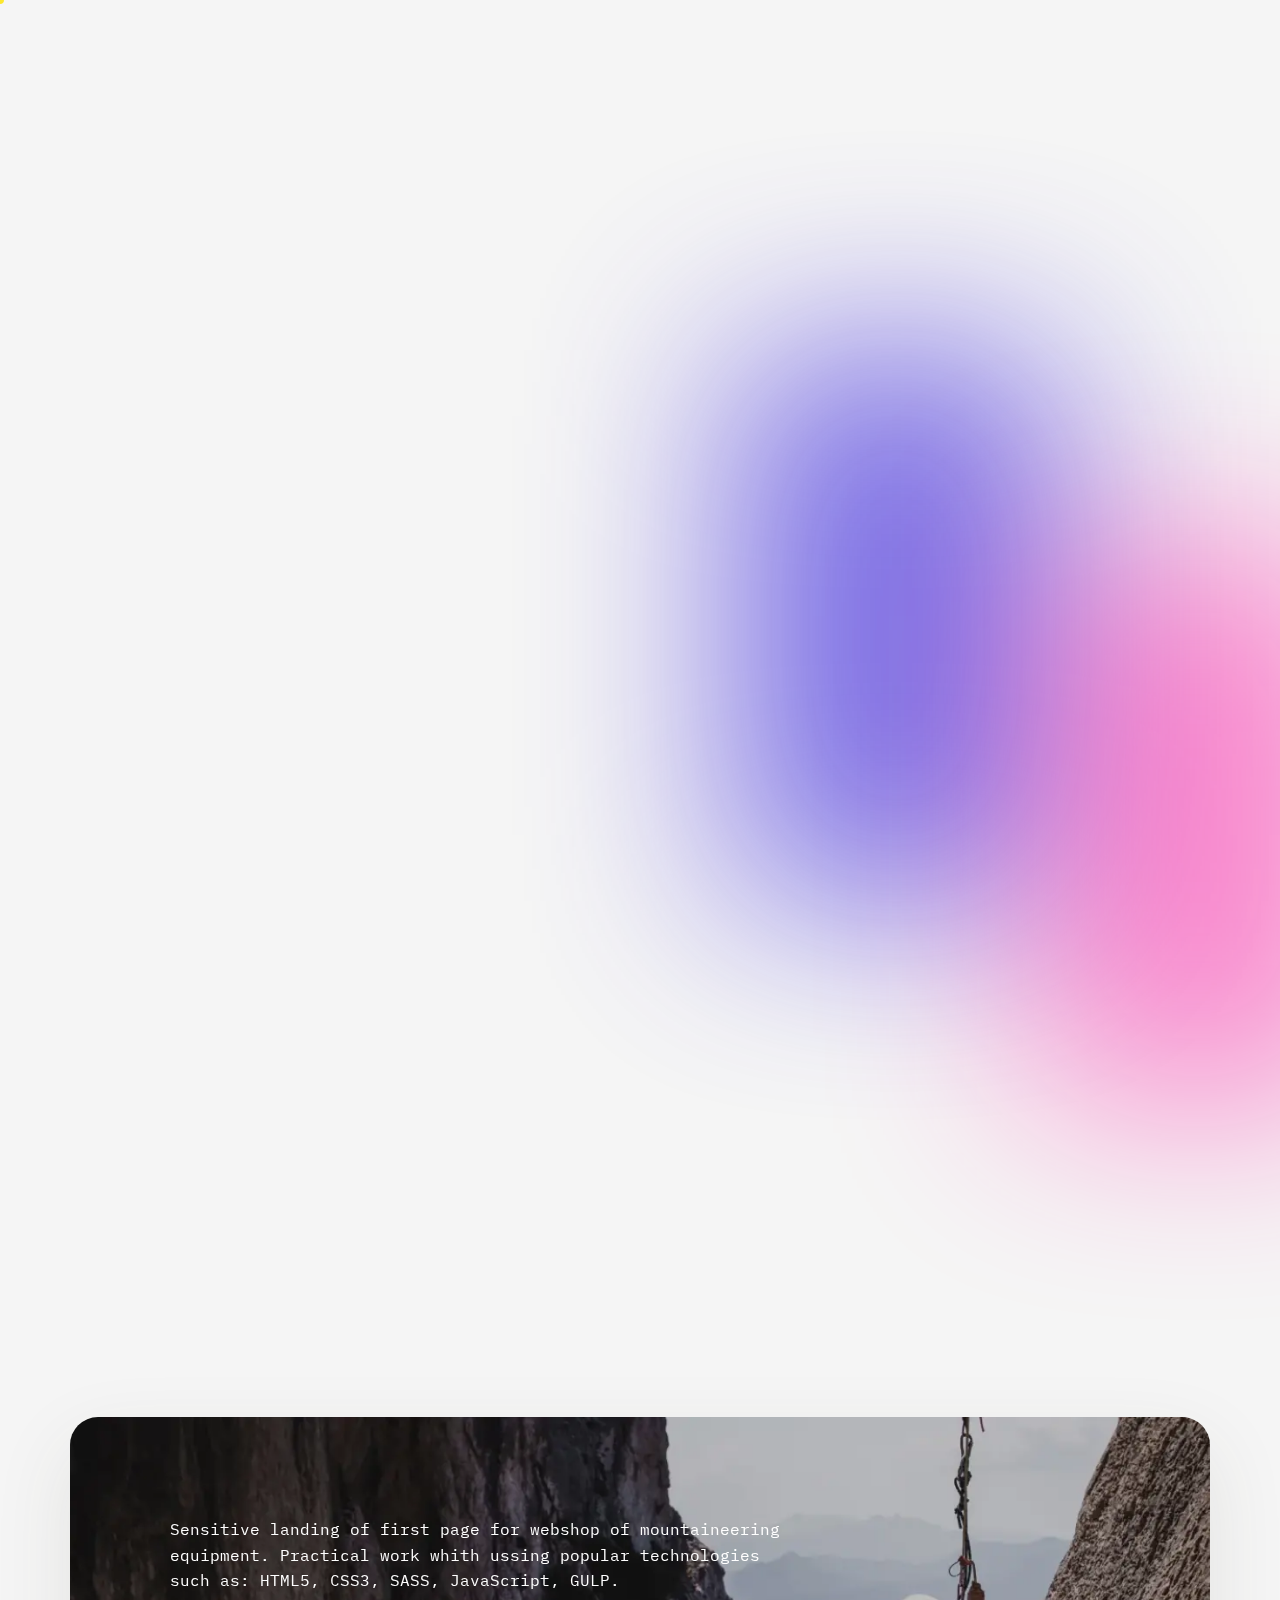
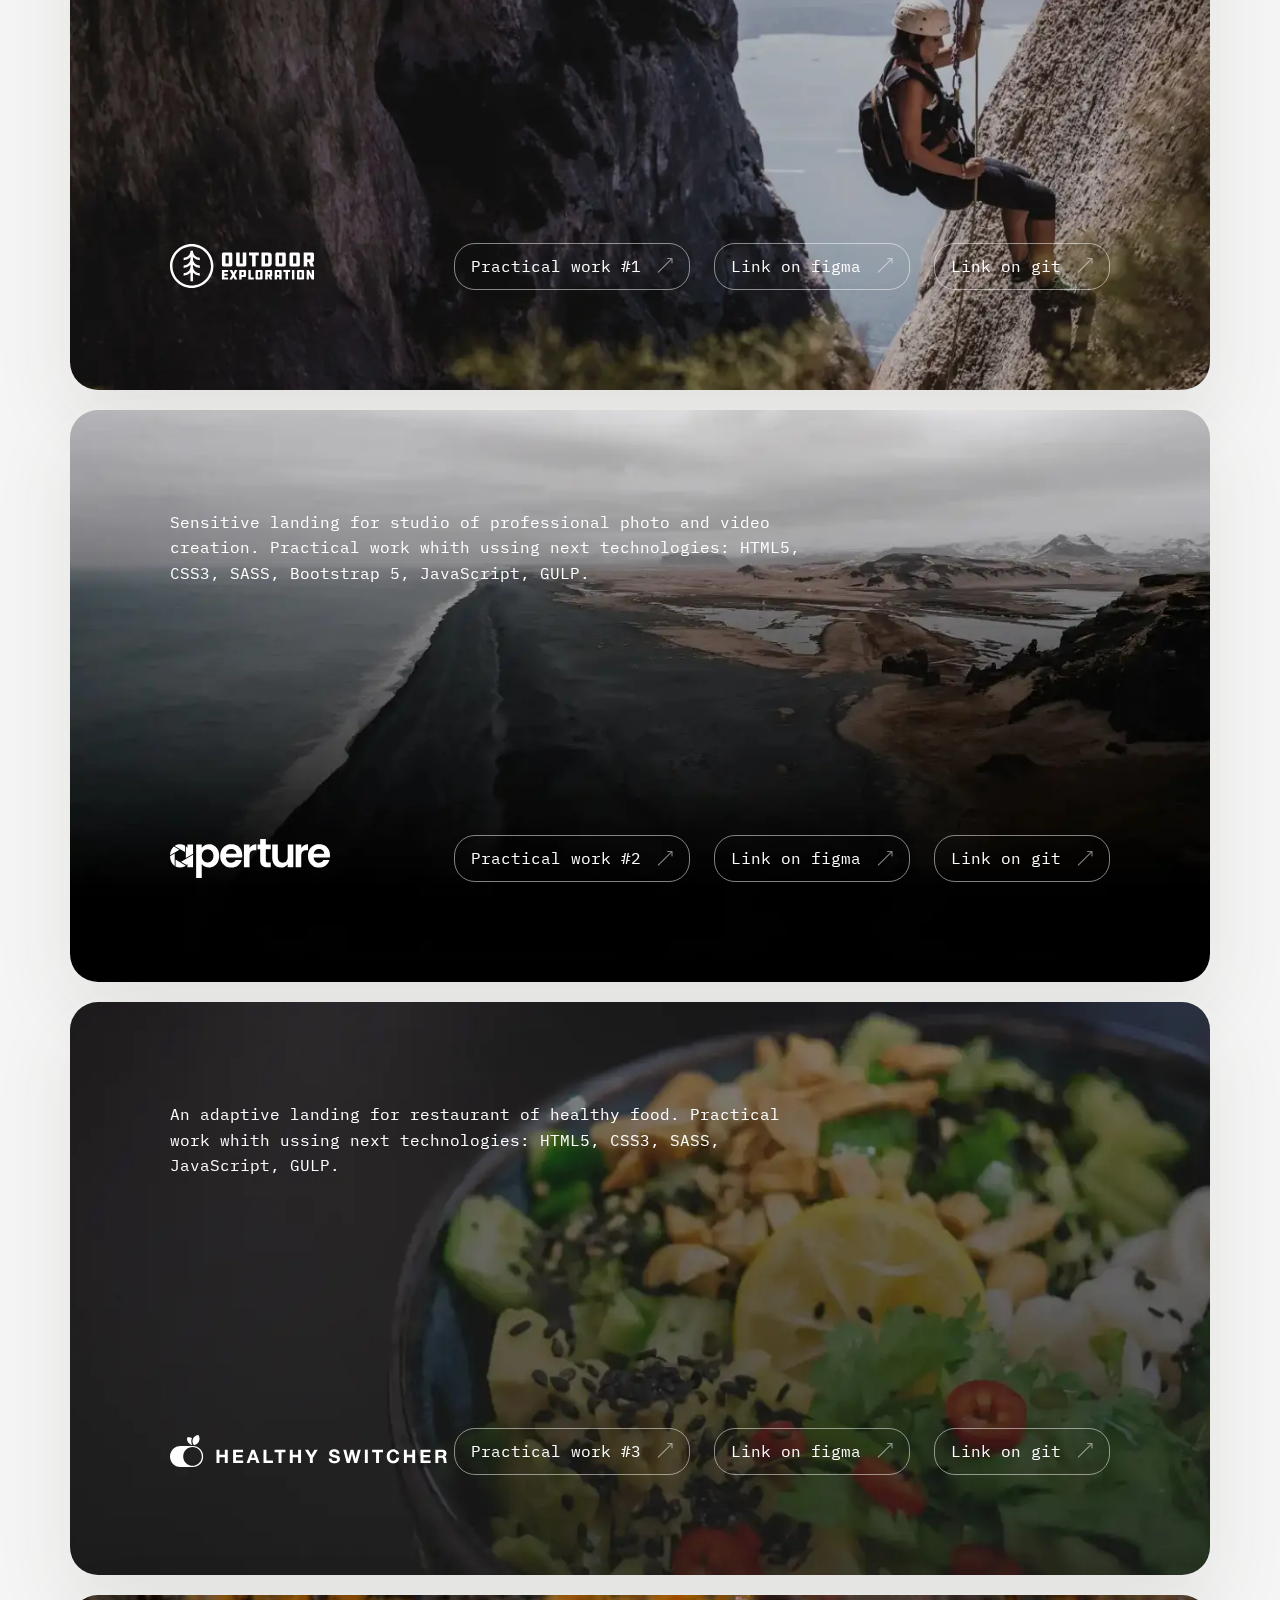
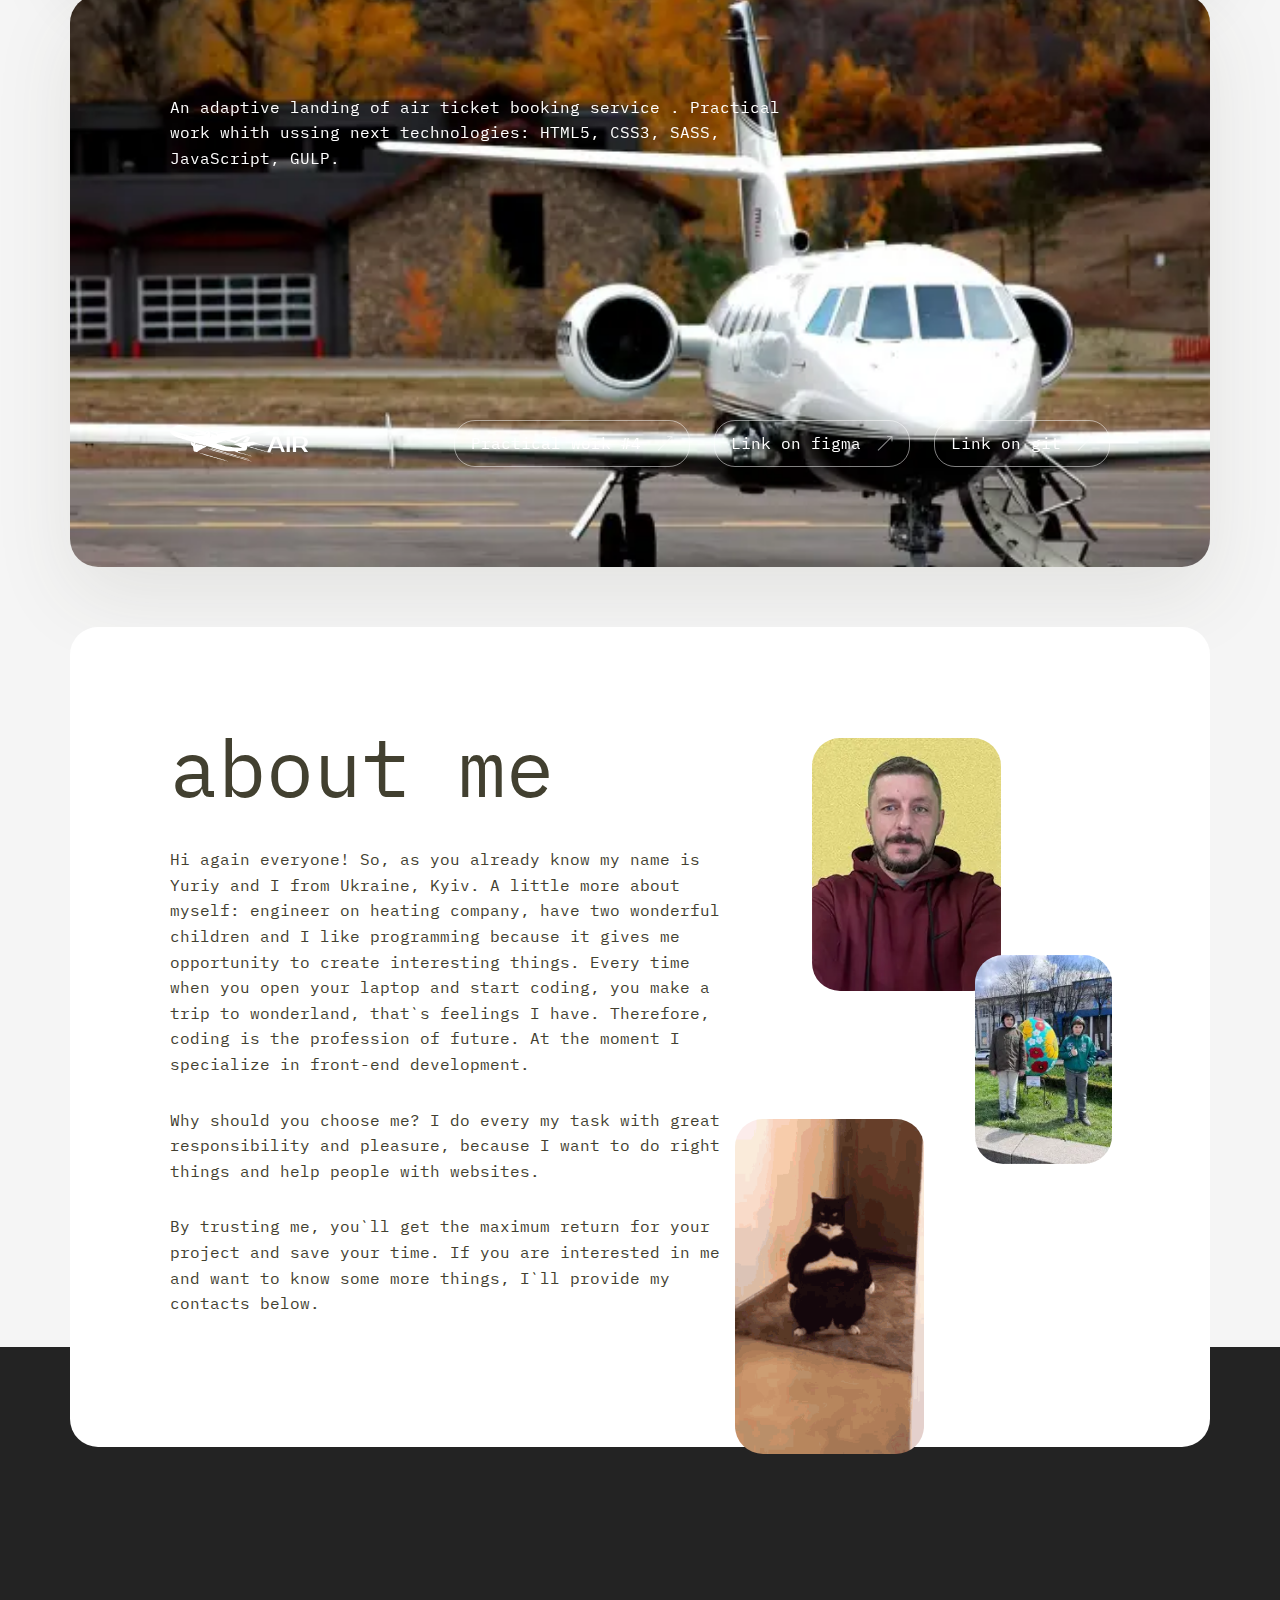
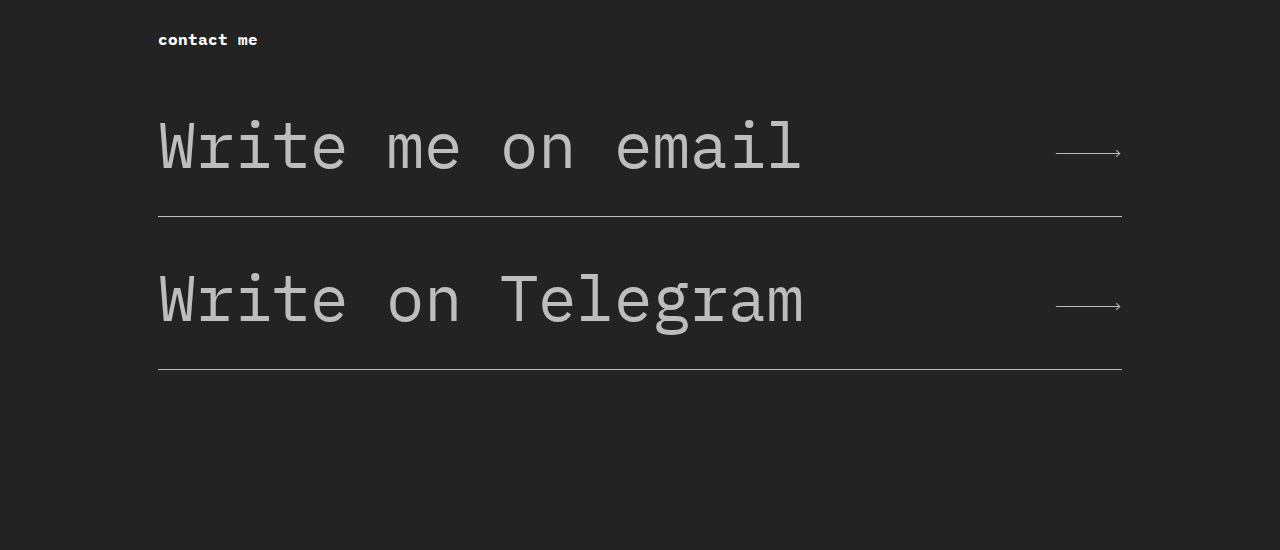
==== index.html @ 80653be5 "11-th commit" ====
<!DOCTYPE html>
<html lang="en">

<head>
	<title>YDevelop</title>
	<meta charset="UTF-8">
	<meta name="format-detection" content="telephone=no">
	<!-- <style>body{opacity: 0;}</style> -->
	<link rel="stylesheet" href="css/style.min.css?_v=20221204193752">
	<link rel="shortcut icon" href="favicon.ico">
	<!-- <meta name="robots" content="noindex, nofollow"> -->
	<meta name="viewport" content="width=device-width, initial-scale=1.0">
</head>

<body>
	<div class="wrapper">
		<header class="header">
			<div class="header__container">

			</div>
		</header>
		<main class="page">
			<div id="cursor" class="cursor"></div>
			<section class="hello">
				<div class="container hi">
					<div class="row">
						<div class="col">
							<div class="hi__blur blur">
								<div class="blur__purple"></div>
								<div class="blur__pink"></div>
							</div>
							<div class="hi__block-top">
								<div class="hi__hand-box">
									<div class="hi__hand-block">
										<p class="hi__text-hi _en _active-lang">👋 Hi!</p>
										<p class="hi__text-hi _ua">👋 Привіт!</p>
									</div>
								</div>
								<div id="parent" class="hi__lang-block">
									<a id="self2" href="#self1" class="hi__lang button_lang _en _active-lang">
										En
									</a>
									<a href="#self1" class="hi__lang button_lang _ua">Укр</a>
								</div>
							</div>
							<div class="hi__title">
								<div class="hi__title-box">
									<h1 class="hi__title-text-top">
										<span class="_en _active-lang">I’m</span>
									</h1>
									<h1 class="hi__title-text-top">
										<span class="_ua">Я</span>
									</h1>
								</div>
								<div class="hi__title-box">
									<h1 class="hi__title-text-bottom">
										<span class="_en _active-lang">Yuriy Makhnitko</span>
									</h1>
									<h1 class="hi__title-text-bottom">
										<span class="_ua">Юрій Махнітко</span>
									</h1>
								</div>
							</div>
							<div class="hi__box-text">
								<p class="hi__text">
									<span class="_en _active-lang">I create an adaptive websites to help people go further
										online. Do you need bespoke website? Then contact
										me!</span>
								</p>
								<p class="hi__text">
									<span class="_ua">Створюю адаптивні сайти, щоби допомагати людям
										розвиватися у web-всесвіті. Маєте потребу створити таку
										web-сторінку? Зв'яжіться зі мною!</span>
								</p>
							</div>
							<div class="hi__links">
								<div class="hi__link-box">
									<a href="mailto:bizoru82@gmail.com" class="hi__yellow-link">Write me on email</a>
								</div>
								<div class="hi__link-box">
									<a href="tg://resolve?domain=@bizoru82" class="hi__transparent-link">Write on Telegram</a>
								</div>
							</div>
							<div class="hi__arrow">
								<a href="#skills" class="hi__arrow-scroll"></a>
							</div>
						</div>
					</div>
				</div>
			</section>
			<section id="skills" class="skills">
				<div class="container skills__content _anim-imtems">
					<div class="row skills__title">
						<div class="col col_skills-padding">
							<div class="skills__title-block">
								<h1 class="skills__title-header _en _active-lang">
									my Skills
								</h1>
								<h1 class="skills__title-header _ua">мої Вміння</h1>
								<p class="skills__title-text _en _active-lang">
									I've been doing practical works on front-end development for
									a year now. I use the number of modern tecnologies in my
									practice and some of my practical works you can see below.
								</p>
								<p class="skills__title-text _ua">
									Вже близько року опановую напрямок Front-End розробки в
									IT-сфері, використовую низку сучасних web-технологій у своїх
									роботах. З радістю запрошую ознайомитися з деякими з них
									трохи нижче.
								</p>
							</div>
						</div>
					</div>
					<div class="row skills__items">
						<div class="col-sm-6 col-sm-6_skills-padding">
							<div class="skills__item">
								<div class="skills__skill">
									<div class="skills__header-skill">
										<h6 class="skills__skill-name">HTML</h6>
										<p class="skills__skill-percentage">
											<span data-percent="90" class="range-percent" id="html-count">0</span>
											%
										</p>
									</div>
									<div class="skills__body-range">
										<div class="skills__range skills__range_html"></div>
									</div>
								</div>
								<div class="skills__skill">
									<div class="skills__header-skill">
										<h6 class="skills__skill-name">CSS</h6>
										<p class="skills__skill-percentage">
											<span data-percent="80" class="range-percent" id="html-count">0</span>%
										</p>
									</div>
									<div class="skills__body-range">
										<div class="skills__range skills__range_css"></div>
									</div>
								</div>
								<div class="skills__skill">
									<div class="skills__header-skill">
										<h6 class="skills__skill-name">SCSS</h6>
										<p class="skills__skill-percentage">
											<span data-percent="60" class="range-percent" id="html-count">0</span>%
										</p>
									</div>
									<div class="skills__body-range">
										<div class="skills__range skills__range_scss"></div>
									</div>
								</div>
							</div>
						</div>
						<div class="col-sm-6">
							<div class="skills__item">
								<div class="skills__skill">
									<div class="skills__header-skill">
										<h6 class="skills__skill-name">JS</h6>
										<p class="skills__skill-percentage">
											<span data-percent="30" class="range-percent" id="html-count">0</span>%
										</p>
									</div>
									<div class="skills__body-range">
										<div class="skills__range skills__range_js"></div>
									</div>
								</div>
								<div class="skills__skill">
									<div class="skills__header-skill">
										<h6 class="skills__skill-name">GULP</h6>
										<p class="skills__skill-percentage">
											<span data-percent="25" class="range-percent" id="html-count">0</span>%
										</p>
									</div>
									<div class="skills__body-range">
										<div class="skills__range skills__range_gulp"></div>
									</div>
								</div>
								<div class="skills__skill">
									<div class="skills__header-skill">
										<h6 class="skills__skill-name">GIT</h6>
										<p class="skills__skill-percentage">
											<span data-percent="20" class="range-percent" id="html-count">0</span>%
										</p>
									</div>
									<div class="skills__body-range">
										<div class="skills__range skills__range_git"></div>
									</div>
								</div>
							</div>
						</div>
					</div>
				</div>
			</section>
			<section class="works">
				<div class="container practice">
					<div class="row">
						<div class="col work">
							<div data-box class="work__box-item">
								<div data-work class="work__item-content">
									<div class="work__item work__item_outdoor">
										<div class="work__image-ibg">
											<picture><source srcset="img/works/outdoor.webp" type="image/webp"><img src="img/works/outdoor.jpg" alt="pic" /></picture>
										</div>
										<div class="work__content">
											<div class="work__top">
												<p class="work__text _en _active-lang">
													Sensitive landing of first page for webshop of
													mountaineering equipment. Practical work whith
													ussing popular technologies such as: HTML5, CSS3,
													SASS, JavaScript, GULP.
												</p>
												<p class="work__text _ua">
													Адаптивний лендінг першої сторінки веб-магазину
													спорядження для активного відпочинку у горах.
													Практична робота з використанням таких
													web-технологій: HTML5, CSS3, SASS, JavaScript, GULP.
												</p>
											</div>
											<div class="work__bottom">
												<div class="work__logo">
													<img src="img/works/outdoor.svg" alt="pic" />
												</div>
												<div class="work__links-bottom">
													<a href="https://yuramakhnitko.github.io/outdoor/" target="_blank" class="work__link-bottom">Practical work #1</a>
													<a href="https://www.figma.com/file/KF5CrlLw4nCh4GIuhG8llj/Outdoor-%2B?node-id=0%3A1&t=4sDbmpTkfqeIqw4G-0" target="_blank" class="work__link-bottom work__link-bottom_hidden">Link on figma</a>
													<a href="https://github.com/yuramakhnitko/outdoor" target="_blank" class="work__link-bottom work__link-bottom_hidden">Link on git</a>
												</div>
											</div>
										</div>
									</div>
								</div>
							</div>
							<div data-box class="work__box-item">
								<div data-work class="work__item-content">
									<div class="work__item work__item_aperture">
										<div class="work__image-ibg">
											<picture><source srcset="img/works/aperture.webp" type="image/webp"><img src="img/works/aperture.jpg" alt="pic" /></picture>
										</div>
										<div class="work__content">
											<div class="work__top">
												<p class="work__text _en _active-lang">
													Sensitive landing for studio of professional photo
													and video creation. Practical work whith ussing next
													technologies: HTML5, CSS3, SASS, Bootstrap 5,
													JavaScript, GULP.
												</p>
												<p class="work__text _ua">
													Гнучкий лендінг сайту студії професійної фото- та
													відео-зйомок. Практична робота із застосуванням:
													HTML5, CSS3, SASS, Bootstrap 5, JavaScript, GULP.
												</p>
											</div>
											<div class="work__bottom">
												<div class="work__logo">
													<img src="img/works/aperture.svg" alt="pic" />
												</div>
												<div class="work__links-bottom">
													<a href="https://yuramakhnitko.github.io/aperture/" target="_blank" class="work__link-bottom">Practical work #2</a>
													<a href="https://www.figma.com/file/KCCKHt0Vr5F4dGb0gmnwhb/Aperture-%2B?t=4sDbmpTkfqeIqw4G-0" target="_blank" class="work__link-bottom work__link-bottom_hidden">Link on figma</a>
													<a href="https://github.com/YuraMakhnitko/aperture" target="_blank" class="work__link-bottom work__link-bottom_hidden">Link on git</a>
												</div>
											</div>
										</div>
									</div>
								</div>
							</div>
							<div data-box class="work__box-item">
								<div data-work class="work__item-content">
									<div class="work__item work__item_tasty">
										<div class="work__image-ibg">
											<picture><source srcset="img/works/tastyfood.webp" type="image/webp"><img src="img/works/tastyfood.jpg" alt="pic" /></picture>
										</div>
										<div class="work__content">
											<div class="work__top">
												<p class="work__text _en _active-lang">
													An adaptive landing for restaurant of healthy food.
													Practical work whith ussing next technologies:
													HTML5, CSS3, SASS, JavaScript, GULP.
												</p>
												<p class="work__text _ua">
													Адаптивний лендінг сайту ресторану здорового
													харчування. Практична робота у якій використано:
													HTML5, CSS3, SASS, JavaScript, GULP.
												</p>
											</div>
											<div class="work__bottom">
												<div class="work__logo">
													<img src="img/works/tasty.svg" alt="pic" />
												</div>
												<div class="work__links-bottom">
													<a href="https://yuramakhnitko.github.io/tastyfood/" target="_blank" class="work__link-bottom">Practical work #3</a>
													<a href="https://www.figma.com/file/lpZBQii4POBkHWz2dsZ0MV/Healthy-food?t=4sDbmpTkfqeIqw4G-0" target="_blank" class="work__link-bottom work__link-bottom_hidden">Link on figma</a>
													<a href="https://github.com/YuraMakhnitko/tastyfood" target="_blank" class="work__link-bottom work__link-bottom_hidden">Link on git</a>
												</div>
											</div>
										</div>
									</div>
								</div>
							</div>
							<div data-box class="work__box-item _last-work">
								<div data-work class="work__item-content">
									<div class="work__item work__item_jetbooking">
										<div class="work__image-ibg">
											<picture><source srcset="img/works/jetbooking.webp" type="image/webp"><img src="img/works/jetbooking.jpg" alt="pic" /></picture>
										</div>
										<div class="work__content">
											<div class="work__top">
												<p class="work__text _en _active-lang">
													An adaptive landing of air ticket booking service .
													Practical work whith ussing next technologies:
													HTML5, CSS3, SASS, JavaScript, GULP.
												</p>
												<p class="work__text _ua">
													Адаптивний лендінг сервісу замовлень авіа-квитків.
													Практична робота у якій використано: HTML5, CSS3,
													SASS, JavaScript, GULP.
												</p>
											</div>
											<div class="work__bottom">
												<div class="work__logo">
													<img src="img/works/jetbooking.svg" alt="pic" />
												</div>
												<div class="work__links-bottom">
													<a href="https://yuramakhnitko.github.io/jetbooking/" target="_blank" class="work__link-bottom">Practical work #4</a>
													<a href="https://www.figma.com/file/9lCV1bIY7fLrXUHt7d3JiH/PrivateJetBooking-(Copy)?node-id=0%3A3&t=cc0Zi6uGL8FMeXND-0" target="_blank" class="work__link-bottom work__link-bottom_hidden">Link on figma</a>
													<a href="https://github.com/YuraMakhnitko/jetbooking" target="_blank" class="work__link-bottom work__link-bottom_hidden">Link on git</a>
												</div>
											</div>
										</div>
									</div>
								</div>
							</div>
						</div>
					</div>
				</div>
			</section>
			<section class="about">
				<div class="container container__about">
					<div class="row about__content">
						<div class="col-md-7 col-sm-12">
							<div class="about__text">
								<h1 class="about__title _en _active-lang">about me</h1>
								<h1 class="about__title _ua">про мене</h1>
								<p class="about__content-text _en _active-lang">
									Hi again everyone! So, as you already know my name is Yuriy
									and I from Ukraine, Kyiv. A little more about myself:
									engineer on heating company, have two wonderful children and
									I like programming because it gives me opportunity to create
									interesting things. Every time when you open your laptop and
									start coding, you make a trip to wonderland, that`s feelings
									I have. Therefore, coding is the profession of future. At
									the moment I specialize in front-end development.
								</p>
								<p class="about__content-text _ua">
									Знову всім привіт! Отже, мене звати Юрій, Я з України. Трохи
									про себе: випускник "НТУУ "КПІ", факультет ПБФ, наразі
									працюю у тепломережі на посаді інженера виробничого відділу
									та маю двох дітей. Програмуванням зацікавився давно, проте
									активно почав займатися близько року тому. Отож зараз моя
									думка полягає в тому, що програмування дає можливість
									створювати дуже цікаві речі, які захоплюють. Це ніби
									відкриваючи ноутбук, починаєш дивовижну подорож у країну
									такого-собі "задзеркалля", де можна щось створити, а потім з
									цікавістю розібрати, як же воно все працює. Окрім того
									розвиток IT-технологій це те з чим людство йде у майбутнє,
									тож маю бажання бути частиною цього майбутнього.
								</p>
								<p class="about__content-text _en _active-lang">
									Why should you choose me? I do every my task with great
									responsibility and pleasure, because I want to do right
									things and help people with websites.
								</p>
								<p class="about__content-text _ua">
									На даний час спеціалізуюся на front-end розробці. Маю
									відповідальне ставлення до кожного завдання бо спрямований
									робити справді корисні речі.
								</p>
								<p class="about__content-text _en _active-lang">
									By trusting me, you`ll get the maximum return for your
									project and save your time. If you are interested in me and
									want to know some more things, I`ll provide my contacts
									below.
								</p>
								<p class="about__content-text _ua">
									Обираючи мене, ви отримаєте якісний результат та збережете
									час. Для продуктивної співпраці, зі мною можна зв`язатися за
									посиланнями нижче. Слава Україні!
								</p>
							</div>
						</div>
						<div class="col">
							<div class="about__images">
								<div class="about__img-box-first">
									<div class="about__image-ibg about__image-ibg_me">
										<picture><source srcset="img/about/photo.webp" type="image/webp"><img src="img/about/photo.jpg" alt="me" /></picture>
									</div>
								</div>
								<div class="about__img-box-second">
									<div class="about__image-ibg about__image-ibg_children">
										<picture><source srcset="img/about/children.webp" type="image/webp"><img src="img/about/children.jpg" alt="children" /></picture>
									</div>
								</div>
								<div class="about__img-box-third">
									<div class="about__image-ibg about__image-ibg_cat">
										<img src="img/about/lazercat.gif" alt="cat" />
									</div>
								</div>
							</div>
						</div>
					</div>
				</div>
			</section>
		</main>
		<footer class="footer">
			<div class="container">
				<div class="row">
					<div class="contacts">
						<h6 class="contacts__title">contact me</h6>
						<a href="mailto:bizoru82@gmail.com" class="contacts__message"><span class="_en _active-lang">Write me on email</span>
							<span class="_ua">Напишіть мені на email</span></a>
						<a href="tg://resolve?domain=@bizoru82" class="contacts__message"><span class="_en _active-lang">Write on Telegram</span>
							<span class="_ua">Напишіть мені у Telegram</span></a>
					</div>
				</div>
			</div>
		</footer>

	</div>
	<!-- 
<div id="popup" aria-hidden="true" class="popup">
	<div class="popup__wrapper">
		<div class="popup__content">
			<button data-close type="button" class="popup__close">Закрыть</button>
			<div class="popup__text">
			</div>
		</div>
	</div>
</div>
 -->
	<script src="js/app.min.js?_v=20221204193752"></script>
</body>

</html>
---- css/style.min.css ----
@charset "UTF-8";@font-face{font-family:IBMPlexMono;font-display:swap;src:url(../fonts/IBMPlexMono-Regular.woff2) format("woff2"),url(../fonts/IBMPlexMono-Regular.woff) format("woff");font-weight:400;font-style:normal}@font-face{font-family:IBMPlexMono;font-display:swap;src:url(../fonts/IBMPlexMono-Bold.woff2) format("woff2"),url(../fonts/IBMPlexMono-Bold.woff) format("woff");font-weight:700;font-style:normal}@font-face{font-family:icons;font-display:swap;src:url(../fonts/icons.woff2) format("woff2"),url(../fonts/icons.woff) format("woff");font-weight:400;font-style:normal}.contacts__message::after,.hi__arrow-scroll::after,.work__link-bottom::after,[class*=_icon-]:before{font-family:icons;font-style:normal;font-weight:400;font-variant:normal;text-transform:none;line-height:1;-webkit-font-smoothing:antialiased;-moz-osx-font-smoothing:grayscale}[class*=_icon-]:before{display:block}._icon-arrowright:before{content:"\e800"}._icon-arrowup:before{content:"\e801"}/*!
 * Bootstrap  v5.2.3 (https://getbootstrap.com/)
 * Copyright 2011-2022 The Bootstrap Authors
 * Copyright 2011-2022 Twitter, Inc.
 * Licensed under MIT (https://github.com/twbs/bootstrap/blob/main/LICENSE)
 */:root{--bs-blue:#0d6efd;--bs-indigo:#6610f2;--bs-purple:#6f42c1;--bs-pink:#d63384;--bs-red:#dc3545;--bs-orange:#fd7e14;--bs-yellow:#ffc107;--bs-green:#198754;--bs-teal:#20c997;--bs-cyan:#0dcaf0;--bs-black:#000;--bs-white:#fff;--bs-gray:#6c757d;--bs-gray-dark:#343a40;--bs-gray-100:#f8f9fa;--bs-gray-200:#e9ecef;--bs-gray-300:#dee2e6;--bs-gray-400:#ced4da;--bs-gray-500:#adb5bd;--bs-gray-600:#6c757d;--bs-gray-700:#495057;--bs-gray-800:#343a40;--bs-gray-900:#212529;--bs-primary:#0d6efd;--bs-secondary:#6c757d;--bs-success:#198754;--bs-info:#0dcaf0;--bs-warning:#ffc107;--bs-danger:#dc3545;--bs-light:#f8f9fa;--bs-dark:#212529;--bs-primary-rgb:13,110,253;--bs-secondary-rgb:108,117,125;--bs-success-rgb:25,135,84;--bs-info-rgb:13,202,240;--bs-warning-rgb:255,193,7;--bs-danger-rgb:220,53,69;--bs-light-rgb:248,249,250;--bs-dark-rgb:33,37,41;--bs-white-rgb:255,255,255;--bs-black-rgb:0,0,0;--bs-body-color-rgb:33,37,41;--bs-body-bg-rgb:255,255,255;--bs-font-sans-serif:system-ui,-apple-system,"Segoe UI",Roboto,"Helvetica Neue","Noto Sans","Liberation Sans",Arial,sans-serif,"Apple Color Emoji","Segoe UI Emoji","Segoe UI Symbol","Noto Color Emoji";--bs-font-monospace:SFMono-Regular,Menlo,Monaco,Consolas,"Liberation Mono","Courier New",monospace;--bs-gradient:linear-gradient(180deg, rgba(255, 255, 255, 0.15), rgba(255, 255, 255, 0));--bs-body-font-family:var(--bs-font-sans-serif);--bs-body-font-size:1rem;--bs-body-font-weight:400;--bs-body-line-height:1.5;--bs-body-color:#212529;--bs-body-bg:#fff;--bs-border-width:1px;--bs-border-style:solid;--bs-border-color:#dee2e6;--bs-border-color-translucent:rgba(0, 0, 0, 0.175);--bs-border-radius:0.375rem;--bs-border-radius-sm:0.25rem;--bs-border-radius-lg:0.5rem;--bs-border-radius-xl:1rem;--bs-border-radius-2xl:2rem;--bs-border-radius-pill:50rem;--bs-link-color:#0d6efd;--bs-link-hover-color:#0a58ca;--bs-code-color:#d63384;--bs-highlight-bg:#fff3cd}*,::after,::before{-webkit-box-sizing:border-box;box-sizing:border-box}body{margin:0;font-family:var(--bs-body-font-family);font-size:var(--bs-body-font-size);font-weight:var(--bs-body-font-weight);line-height:var(--bs-body-line-height);color:var(--bs-body-color);text-align:var(--bs-body-text-align);background-color:var(--bs-body-bg);-webkit-text-size-adjust:100%;-webkit-tap-highlight-color:transparent}hr{margin:1rem 0;color:inherit;border:0;border-top:1px solid;opacity:.25}.h1,.h2,.h3,.h4,.h5,.h6,h1,h2,h3,h4,h5,h6{margin-top:0;margin-bottom:.5rem;font-weight:500;line-height:1.2}.h1,h1{font-size:calc(1.375rem + 1.5vw)}.h2,h2{font-size:calc(1.325rem + .9vw)}.h3,h3{font-size:calc(1.3rem + .6vw)}.h4,h4{font-size:calc(1.275rem + .3vw)}.h5,h5{font-size:1.25rem}.h6,h6{font-size:1rem}p{margin-top:0;margin-bottom:1rem}abbr[title]{-webkit-text-decoration:underline dotted;text-decoration:underline dotted;cursor:help;-webkit-text-decoration-skip-ink:none;text-decoration-skip-ink:none}address{margin-bottom:1rem;font-style:normal;line-height:inherit}ol,ul{padding-left:2rem}dl,ol,ul{margin-top:0;margin-bottom:1rem}ol ol,ol ul,ul ol,ul ul{margin-bottom:0}dt{font-weight:700}dd{margin-bottom:.5rem;margin-left:0}blockquote{margin:0 0 1rem}b,strong{font-weight:bolder}.small,small{font-size:.875em}.mark,mark{padding:.1875em;background-color:var(--bs-highlight-bg)}sub,sup{position:relative;font-size:.75em;line-height:0;vertical-align:baseline}sub{bottom:-.25em}sup{top:-.5em}a{color:var(--bs-link-color);text-decoration:underline}a:hover{color:var(--bs-link-hover-color)}a:not([href]):not([class]),a:not([href]):not([class]):hover{color:inherit;text-decoration:none}code,kbd,pre,samp{font-family:var(--bs-font-monospace);font-size:1em}pre{display:block;margin-top:0;margin-bottom:1rem;overflow:auto;font-size:.875em}pre code{font-size:inherit;color:inherit;word-break:normal}code{font-size:.875em;color:var(--bs-code-color);word-wrap:break-word}a>code{color:inherit}kbd{padding:.1875rem .375rem;font-size:.875em;color:var(--bs-body-bg);background-color:var(--bs-body-color);border-radius:.25rem}kbd kbd{padding:0;font-size:1em}figure{margin:0 0 1rem}img,svg{vertical-align:middle}table{caption-side:bottom;border-collapse:collapse}caption{padding-top:.5rem;padding-bottom:.5rem;color:#6c757d;text-align:left}th{text-align:inherit;text-align:-webkit-match-parent}tbody,td,tfoot,th,thead,tr{border-color:inherit;border-style:solid;border-width:0}label{display:inline-block}button{border-radius:0}button:focus:not(:focus-visible){outline:0}button,input,optgroup,select,textarea{margin:0;font-family:inherit;font-size:inherit;line-height:inherit}button,select{text-transform:none}[role=button]{cursor:pointer}select{word-wrap:normal}select:disabled{opacity:1}[list]:not([type=date]):not([type=datetime-local]):not([type=month]):not([type=week]):not([type=time])::-webkit-calendar-picker-indicator{display:none!important}[type=button],[type=reset],[type=submit],button{-webkit-appearance:button}[type=button]:not(:disabled),[type=reset]:not(:disabled),[type=submit]:not(:disabled),button:not(:disabled){cursor:pointer}::-moz-focus-inner{padding:0;border-style:none}textarea{resize:vertical}fieldset{min-width:0;padding:0;margin:0;border:0}legend{float:left;width:100%;padding:0;margin-bottom:.5rem;font-size:calc(1.275rem + .3vw);line-height:inherit}legend+*{clear:left}::-webkit-datetime-edit-day-field,::-webkit-datetime-edit-fields-wrapper,::-webkit-datetime-edit-hour-field,::-webkit-datetime-edit-minute,::-webkit-datetime-edit-month-field,::-webkit-datetime-edit-text,::-webkit-datetime-edit-year-field{padding:0}::-webkit-inner-spin-button{height:auto}[type=search]{outline-offset:-2px;-webkit-appearance:textfield}::-webkit-search-decoration{-webkit-appearance:none}::-webkit-color-swatch-wrapper{padding:0}::-webkit-file-upload-button{font:inherit;-webkit-appearance:button}::file-selector-button{font:inherit;-webkit-appearance:button}output{display:inline-block}iframe{border:0}summary{display:list-item;cursor:pointer}progress{vertical-align:baseline}[hidden]{display:none!important}.lead{font-size:1.25rem;font-weight:300}.display-1{font-size:calc(1.625rem + 4.5vw);font-weight:300;line-height:1.2}.display-2{font-size:calc(1.575rem + 3.9vw);font-weight:300;line-height:1.2}.display-3{font-size:calc(1.525rem + 3.3vw);font-weight:300;line-height:1.2}.display-4{font-size:calc(1.475rem + 2.7vw);font-weight:300;line-height:1.2}.display-5{font-size:calc(1.425rem + 2.1vw);font-weight:300;line-height:1.2}.display-6{font-size:calc(1.375rem + 1.5vw);font-weight:300;line-height:1.2}.list-unstyled{padding-left:0;list-style:none}.list-inline{padding-left:0;list-style:none}.list-inline-item{display:inline-block}.list-inline-item:not(:last-child){margin-right:.5rem}.initialism{font-size:.875em;text-transform:uppercase}.blockquote{margin-bottom:1rem;font-size:1.25rem}.blockquote>:last-child{margin-bottom:0}.blockquote-footer{margin-top:-1rem;margin-bottom:1rem;font-size:.875em;color:#6c757d}.blockquote-footer::before{content:"— "}.img-fluid{max-width:100%;height:auto}.img-thumbnail{padding:.25rem;background-color:#fff;border:1px solid var(--bs-border-color);border-radius:.375rem;max-width:100%;height:auto}.figure{display:inline-block}.figure-img{margin-bottom:.5rem;line-height:1}.figure-caption{font-size:.875em;color:#6c757d}.container,.container-fluid,.container-lg,.container-md,.container-sm,.container-xl,.container-xxl{--bs-gutter-x:1.5rem;--bs-gutter-y:0;width:100%;padding-right:calc(var(--bs-gutter-x) * .5);padding-left:calc(var(--bs-gutter-x) * .5);margin-right:auto;margin-left:auto}.row{--bs-gutter-x:1.5rem;--bs-gutter-y:0;display:-webkit-box;display:-ms-flexbox;display:flex;-ms-flex-wrap:wrap;flex-wrap:wrap;margin-top:calc(-1 * var(--bs-gutter-y));margin-right:calc(-.5 * var(--bs-gutter-x));margin-left:calc(-.5 * var(--bs-gutter-x))}.row>*{-ms-flex-negative:0;flex-shrink:0;width:100%;max-width:100%;padding-right:calc(var(--bs-gutter-x) * .5);padding-left:calc(var(--bs-gutter-x) * .5);margin-top:var(--bs-gutter-y)}.col{-webkit-box-flex:1;-ms-flex:1 0 0%;flex:1 0 0%}.row-cols-auto>*{-webkit-box-flex:0;-ms-flex:0 0 auto;flex:0 0 auto;width:auto}.row-cols-1>*{-webkit-box-flex:0;-ms-flex:0 0 auto;flex:0 0 auto;width:100%}.row-cols-2>*{-webkit-box-flex:0;-ms-flex:0 0 auto;flex:0 0 auto;width:50%}.row-cols-3>*{-webkit-box-flex:0;-ms-flex:0 0 auto;flex:0 0 auto;width:33.3333333333%}.row-cols-4>*{-webkit-box-flex:0;-ms-flex:0 0 auto;flex:0 0 auto;width:25%}.row-cols-5>*{-webkit-box-flex:0;-ms-flex:0 0 auto;flex:0 0 auto;width:20%}.row-cols-6>*{-webkit-box-flex:0;-ms-flex:0 0 auto;flex:0 0 auto;width:16.6666666667%}.col-auto{-webkit-box-flex:0;-ms-flex:0 0 auto;flex:0 0 auto;width:auto}.col-1{-webkit-box-flex:0;-ms-flex:0 0 auto;flex:0 0 auto;width:8.33333333%}.col-2{-webkit-box-flex:0;-ms-flex:0 0 auto;flex:0 0 auto;width:16.66666667%}.col-3{-webkit-box-flex:0;-ms-flex:0 0 auto;flex:0 0 auto;width:25%}.col-4{-webkit-box-flex:0;-ms-flex:0 0 auto;flex:0 0 auto;width:33.33333333%}.col-5{-webkit-box-flex:0;-ms-flex:0 0 auto;flex:0 0 auto;width:41.66666667%}.col-6{-webkit-box-flex:0;-ms-flex:0 0 auto;flex:0 0 auto;width:50%}.col-7{-webkit-box-flex:0;-ms-flex:0 0 auto;flex:0 0 auto;width:58.33333333%}.col-8{-webkit-box-flex:0;-ms-flex:0 0 auto;flex:0 0 auto;width:66.66666667%}.col-9{-webkit-box-flex:0;-ms-flex:0 0 auto;flex:0 0 auto;width:75%}.col-10{-webkit-box-flex:0;-ms-flex:0 0 auto;flex:0 0 auto;width:83.33333333%}.col-11{-webkit-box-flex:0;-ms-flex:0 0 auto;flex:0 0 auto;width:91.66666667%}.col-12{-webkit-box-flex:0;-ms-flex:0 0 auto;flex:0 0 auto;width:100%}.offset-1{margin-left:8.33333333%}.offset-2{margin-left:16.66666667%}.offset-3{margin-left:25%}.offset-4{margin-left:33.33333333%}.offset-5{margin-left:41.66666667%}.offset-6{margin-left:50%}.offset-7{margin-left:58.33333333%}.offset-8{margin-left:66.66666667%}.offset-9{margin-left:75%}.offset-10{margin-left:83.33333333%}.offset-11{margin-left:91.66666667%}.g-0,.gx-0{--bs-gutter-x:0}.g-0,.gy-0{--bs-gutter-y:0}.g-1,.gx-1{--bs-gutter-x:0.25rem}.g-1,.gy-1{--bs-gutter-y:0.25rem}.g-2,.gx-2{--bs-gutter-x:0.5rem}.g-2,.gy-2{--bs-gutter-y:0.5rem}.g-3,.gx-3{--bs-gutter-x:1rem}.g-3,.gy-3{--bs-gutter-y:1rem}.g-4,.gx-4{--bs-gutter-x:1.5rem}.g-4,.gy-4{--bs-gutter-y:1.5rem}.g-5,.gx-5{--bs-gutter-x:3rem}.g-5,.gy-5{--bs-gutter-y:3rem}.table{--bs-table-color:var(--bs-body-color);--bs-table-bg:transparent;--bs-table-border-color:var(--bs-border-color);--bs-table-accent-bg:transparent;--bs-table-striped-color:var(--bs-body-color);--bs-table-striped-bg:rgba(0, 0, 0, 0.05);--bs-table-active-color:var(--bs-body-color);--bs-table-active-bg:rgba(0, 0, 0, 0.1);--bs-table-hover-color:var(--bs-body-color);--bs-table-hover-bg:rgba(0, 0, 0, 0.075);width:100%;margin-bottom:1rem;color:var(--bs-table-color);vertical-align:top;border-color:var(--bs-table-border-color)}.table>:not(caption)>*>*{padding:.5rem .5rem;background-color:var(--bs-table-bg);border-bottom-width:1px;-webkit-box-shadow:inset 0 0 0 9999px var(--bs-table-accent-bg);box-shadow:inset 0 0 0 9999px var(--bs-table-accent-bg)}.table>tbody{vertical-align:inherit}.table>thead{vertical-align:bottom}.table-group-divider{border-top:2px solid currentcolor}.caption-top{caption-side:top}.table-sm>:not(caption)>*>*{padding:.25rem .25rem}.table-bordered>:not(caption)>*{border-width:1px 0}.table-bordered>:not(caption)>*>*{border-width:0 1px}.table-borderless>:not(caption)>*>*{border-bottom-width:0}.table-borderless>:not(:first-child){border-top-width:0}.table-striped>tbody>tr:nth-of-type(odd)>*{--bs-table-accent-bg:var(--bs-table-striped-bg);color:var(--bs-table-striped-color)}.table-striped-columns>:not(caption)>tr>:nth-child(even){--bs-table-accent-bg:var(--bs-table-striped-bg);color:var(--bs-table-striped-color)}.table-active{--bs-table-accent-bg:var(--bs-table-active-bg);color:var(--bs-table-active-color)}.table-hover>tbody>tr:hover>*{--bs-table-accent-bg:var(--bs-table-hover-bg);color:var(--bs-table-hover-color)}.table-primary{--bs-table-color:#000;--bs-table-bg:#cfe2ff;--bs-table-border-color:#bacbe6;--bs-table-striped-bg:#c5d7f2;--bs-table-striped-color:#000;--bs-table-active-bg:#bacbe6;--bs-table-active-color:#000;--bs-table-hover-bg:#bfd1ec;--bs-table-hover-color:#000;color:var(--bs-table-color);border-color:var(--bs-table-border-color)}.table-secondary{--bs-table-color:#000;--bs-table-bg:#e2e3e5;--bs-table-border-color:#cbccce;--bs-table-striped-bg:#d7d8da;--bs-table-striped-color:#000;--bs-table-active-bg:#cbccce;--bs-table-active-color:#000;--bs-table-hover-bg:#d1d2d4;--bs-table-hover-color:#000;color:var(--bs-table-color);border-color:var(--bs-table-border-color)}.table-success{--bs-table-color:#000;--bs-table-bg:#d1e7dd;--bs-table-border-color:#bcd0c7;--bs-table-striped-bg:#c7dbd2;--bs-table-striped-color:#000;--bs-table-active-bg:#bcd0c7;--bs-table-active-color:#000;--bs-table-hover-bg:#c1d6cc;--bs-table-hover-color:#000;color:var(--bs-table-color);border-color:var(--bs-table-border-color)}.table-info{--bs-table-color:#000;--bs-table-bg:#cff4fc;--bs-table-border-color:#badce3;--bs-table-striped-bg:#c5e8ef;--bs-table-striped-color:#000;--bs-table-active-bg:#badce3;--bs-table-active-color:#000;--bs-table-hover-bg:#bfe2e9;--bs-table-hover-color:#000;color:var(--bs-table-color);border-color:var(--bs-table-border-color)}.table-warning{--bs-table-color:#000;--bs-table-bg:#fff3cd;--bs-table-border-color:#e6dbb9;--bs-table-striped-bg:#f2e7c3;--bs-table-striped-color:#000;--bs-table-active-bg:#e6dbb9;--bs-table-active-color:#000;--bs-table-hover-bg:#ece1be;--bs-table-hover-color:#000;color:var(--bs-table-color);border-color:var(--bs-table-border-color)}.table-danger{--bs-table-color:#000;--bs-table-bg:#f8d7da;--bs-table-border-color:#dfc2c4;--bs-table-striped-bg:#eccccf;--bs-table-striped-color:#000;--bs-table-active-bg:#dfc2c4;--bs-table-active-color:#000;--bs-table-hover-bg:#e5c7ca;--bs-table-hover-color:#000;color:var(--bs-table-color);border-color:var(--bs-table-border-color)}.table-light{--bs-table-color:#000;--bs-table-bg:#f8f9fa;--bs-table-border-color:#dfe0e1;--bs-table-striped-bg:#ecedee;--bs-table-striped-color:#000;--bs-table-active-bg:#dfe0e1;--bs-table-active-color:#000;--bs-table-hover-bg:#e5e6e7;--bs-table-hover-color:#000;color:var(--bs-table-color);border-color:var(--bs-table-border-color)}.table-dark{--bs-table-color:#fff;--bs-table-bg:#212529;--bs-table-border-color:#373b3e;--bs-table-striped-bg:#2c3034;--bs-table-striped-color:#fff;--bs-table-active-bg:#373b3e;--bs-table-active-color:#fff;--bs-table-hover-bg:#323539;--bs-table-hover-color:#fff;color:var(--bs-table-color);border-color:var(--bs-table-border-color)}.table-responsive{overflow-x:auto;-webkit-overflow-scrolling:touch}.form-label{margin-bottom:.5rem}.col-form-label{padding-top:calc(.375rem + 1px);padding-bottom:calc(.375rem + 1px);margin-bottom:0;font-size:inherit;line-height:1.5}.col-form-label-lg{padding-top:calc(.5rem + 1px);padding-bottom:calc(.5rem + 1px);font-size:1.25rem}.col-form-label-sm{padding-top:calc(.25rem + 1px);padding-bottom:calc(.25rem + 1px);font-size:.875rem}.form-text{margin-top:.25rem;font-size:.875em;color:#6c757d}.form-control{display:block;width:100%;padding:.375rem .75rem;font-size:1rem;font-weight:400;line-height:1.5;color:#212529;background-color:#fff;background-clip:padding-box;border:1px solid #ced4da;-webkit-appearance:none;-moz-appearance:none;appearance:none;border-radius:.375rem;-webkit-transition:border-color .15s ease-in-out,-webkit-box-shadow .15s ease-in-out;transition:border-color .15s ease-in-out,-webkit-box-shadow .15s ease-in-out;-o-transition:border-color .15s ease-in-out,box-shadow .15s ease-in-out;transition:border-color .15s ease-in-out,box-shadow .15s ease-in-out;transition:border-color .15s ease-in-out,box-shadow .15s ease-in-out,-webkit-box-shadow .15s ease-in-out}.form-control[type=file]{overflow:hidden}.form-control[type=file]:not(:disabled):not([readonly]){cursor:pointer}.form-control:focus{color:#212529;background-color:#fff;border-color:#86b7fe;outline:0;-webkit-box-shadow:0 0 0 .25rem rgba(13,110,253,.25);box-shadow:0 0 0 .25rem rgba(13,110,253,.25)}.form-control::-webkit-date-and-time-value{height:1.5em}.form-control::-webkit-input-placeholder{color:#6c757d;opacity:1}.form-control::-moz-placeholder{color:#6c757d;opacity:1}.form-control:-ms-input-placeholder{color:#6c757d;opacity:1}.form-control::-ms-input-placeholder{color:#6c757d;opacity:1}.form-control::placeholder{color:#6c757d;opacity:1}.form-control:disabled{background-color:#e9ecef;opacity:1}.form-control::-webkit-file-upload-button{padding:.375rem .75rem;margin:-.375rem -.75rem;-webkit-margin-end:.75rem;margin-inline-end:.75rem;color:#212529;background-color:#e9ecef;pointer-events:none;border-color:inherit;border-style:solid;border-width:0;border-inline-end-width:1px;border-radius:0;-webkit-transition:color .15s ease-in-out,background-color .15s ease-in-out,border-color .15s ease-in-out,-webkit-box-shadow .15s ease-in-out;transition:color .15s ease-in-out,background-color .15s ease-in-out,border-color .15s ease-in-out,-webkit-box-shadow .15s ease-in-out;transition:color .15s ease-in-out,background-color .15s ease-in-out,border-color .15s ease-in-out,box-shadow .15s ease-in-out;transition:color .15s ease-in-out,background-color .15s ease-in-out,border-color .15s ease-in-out,box-shadow .15s ease-in-out,-webkit-box-shadow .15s ease-in-out}.form-control::file-selector-button{padding:.375rem .75rem;margin:-.375rem -.75rem;-webkit-margin-end:.75rem;margin-inline-end:.75rem;color:#212529;background-color:#e9ecef;pointer-events:none;border-color:inherit;border-style:solid;border-width:0;border-inline-end-width:1px;border-radius:0;-webkit-transition:color .15s ease-in-out,background-color .15s ease-in-out,border-color .15s ease-in-out,-webkit-box-shadow .15s ease-in-out;transition:color .15s ease-in-out,background-color .15s ease-in-out,border-color .15s ease-in-out,-webkit-box-shadow .15s ease-in-out;-o-transition:color .15s ease-in-out,background-color .15s ease-in-out,border-color .15s ease-in-out,box-shadow .15s ease-in-out;transition:color .15s ease-in-out,background-color .15s ease-in-out,border-color .15s ease-in-out,box-shadow .15s ease-in-out;transition:color .15s ease-in-out,background-color .15s ease-in-out,border-color .15s ease-in-out,box-shadow .15s ease-in-out,-webkit-box-shadow .15s ease-in-out}.form-control:hover:not(:disabled):not([readonly])::-webkit-file-upload-button{background-color:#dde0e3}.form-control:hover:not(:disabled):not([readonly])::file-selector-button{background-color:#dde0e3}.form-control-plaintext{display:block;width:100%;padding:.375rem 0;margin-bottom:0;line-height:1.5;color:#212529;background-color:transparent;border:solid transparent;border-width:1px 0}.form-control-plaintext:focus{outline:0}.form-control-plaintext.form-control-lg,.form-control-plaintext.form-control-sm{padding-right:0;padding-left:0}.form-control-sm{min-height:calc(1.5em + .5rem + 2px);padding:.25rem .5rem;font-size:.875rem;border-radius:.25rem}.form-control-sm::-webkit-file-upload-button{padding:.25rem .5rem;margin:-.25rem -.5rem;-webkit-margin-end:.5rem;margin-inline-end:.5rem}.form-control-sm::file-selector-button{padding:.25rem .5rem;margin:-.25rem -.5rem;-webkit-margin-end:.5rem;margin-inline-end:.5rem}.form-control-lg{min-height:calc(1.5em + 1rem + 2px);padding:.5rem 1rem;font-size:1.25rem;border-radius:.5rem}.form-control-lg::-webkit-file-upload-button{padding:.5rem 1rem;margin:-.5rem -1rem;-webkit-margin-end:1rem;margin-inline-end:1rem}.form-control-lg::file-selector-button{padding:.5rem 1rem;margin:-.5rem -1rem;-webkit-margin-end:1rem;margin-inline-end:1rem}textarea.form-control{min-height:calc(1.5em + .75rem + 2px)}textarea.form-control-sm{min-height:calc(1.5em + .5rem + 2px)}textarea.form-control-lg{min-height:calc(1.5em + 1rem + 2px)}.form-control-color{width:3rem;height:calc(1.5em + .75rem + 2px);padding:.375rem}.form-control-color:not(:disabled):not([readonly]){cursor:pointer}.form-control-color::-moz-color-swatch{border:0!important;border-radius:.375rem}.form-control-color::-webkit-color-swatch{border-radius:.375rem}.form-control-color.form-control-sm{height:calc(1.5em + .5rem + 2px)}.form-control-color.form-control-lg{height:calc(1.5em + 1rem + 2px)}.form-select{display:block;width:100%;padding:.375rem 2.25rem .375rem .75rem;-moz-padding-start:calc(.75rem - 3px);font-size:1rem;font-weight:400;line-height:1.5;color:#212529;background-color:#fff;background-image:url("data:image/svg+xml,%3csvg xmlns=%27http://www.w3.org/2000/svg%27 viewBox=%270 0 16 16%27%3e%3cpath fill=%27none%27 stroke=%27%23343a40%27 stroke-linecap=%27round%27 stroke-linejoin=%27round%27 stroke-width=%272%27 d=%27m2 5 6 6 6-6%27/%3e%3c/svg%3e");background-repeat:no-repeat;background-position:right .75rem center;background-size:16px 12px;border:1px solid #ced4da;border-radius:.375rem;-webkit-transition:border-color .15s ease-in-out,-webkit-box-shadow .15s ease-in-out;transition:border-color .15s ease-in-out,-webkit-box-shadow .15s ease-in-out;-o-transition:border-color .15s ease-in-out,box-shadow .15s ease-in-out;transition:border-color .15s ease-in-out,box-shadow .15s ease-in-out;transition:border-color .15s ease-in-out,box-shadow .15s ease-in-out,-webkit-box-shadow .15s ease-in-out;-webkit-appearance:none;-moz-appearance:none;appearance:none}.form-select:focus{border-color:#86b7fe;outline:0;-webkit-box-shadow:0 0 0 .25rem rgba(13,110,253,.25);box-shadow:0 0 0 .25rem rgba(13,110,253,.25)}.form-select[multiple],.form-select[size]:not([size="1"]){padding-right:.75rem;background-image:none}.form-select:disabled{background-color:#e9ecef}.form-select:-moz-focusring{color:transparent;text-shadow:0 0 0 #212529}.form-select-sm{padding-top:.25rem;padding-bottom:.25rem;padding-left:.5rem;font-size:.875rem;border-radius:.25rem}.form-select-lg{padding-top:.5rem;padding-bottom:.5rem;padding-left:1rem;font-size:1.25rem;border-radius:.5rem}.form-check{display:block;min-height:1.5rem;padding-left:1.5em;margin-bottom:.125rem}.form-check .form-check-input{float:left;margin-left:-1.5em}.form-check-reverse{padding-right:1.5em;padding-left:0;text-align:right}.form-check-reverse .form-check-input{float:right;margin-right:-1.5em;margin-left:0}.form-check-input{width:1em;height:1em;margin-top:.25em;vertical-align:top;background-color:#fff;background-repeat:no-repeat;background-position:center;background-size:contain;border:1px solid rgba(0,0,0,.25);-webkit-appearance:none;-moz-appearance:none;appearance:none;-webkit-print-color-adjust:exact;print-color-adjust:exact}.form-check-input[type=checkbox]{border-radius:.25em}.form-check-input[type=radio]{border-radius:50%}.form-check-input:active{-webkit-filter:brightness(90%);filter:brightness(90%)}.form-check-input:focus{border-color:#86b7fe;outline:0;-webkit-box-shadow:0 0 0 .25rem rgba(13,110,253,.25);box-shadow:0 0 0 .25rem rgba(13,110,253,.25)}.form-check-input:checked{background-color:#0d6efd;border-color:#0d6efd}.form-check-input:checked[type=checkbox]{background-image:url("data:image/svg+xml,%3csvg xmlns=%27http://www.w3.org/2000/svg%27 viewBox=%270 0 20 20%27%3e%3cpath fill=%27none%27 stroke=%27%23fff%27 stroke-linecap=%27round%27 stroke-linejoin=%27round%27 stroke-width=%273%27 d=%27m6 10 3 3 6-6%27/%3e%3c/svg%3e")}.form-check-input:checked[type=radio]{background-image:url("data:image/svg+xml,%3csvg xmlns=%27http://www.w3.org/2000/svg%27 viewBox=%27-4 -4 8 8%27%3e%3ccircle r=%272%27 fill=%27%23fff%27/%3e%3c/svg%3e")}.form-check-input[type=checkbox]:indeterminate{background-color:#0d6efd;border-color:#0d6efd;background-image:url("data:image/svg+xml,%3csvg xmlns=%27http://www.w3.org/2000/svg%27 viewBox=%270 0 20 20%27%3e%3cpath fill=%27none%27 stroke=%27%23fff%27 stroke-linecap=%27round%27 stroke-linejoin=%27round%27 stroke-width=%273%27 d=%27M6 10h8%27/%3e%3c/svg%3e")}.form-check-input:disabled{pointer-events:none;-webkit-filter:none;filter:none;opacity:.5}.form-check-input:disabled~.form-check-label,.form-check-input[disabled]~.form-check-label{cursor:default;opacity:.5}.form-switch{padding-left:2.5em}.form-switch .form-check-input{width:2em;margin-left:-2.5em;background-image:url("data:image/svg+xml,%3csvg xmlns=%27http://www.w3.org/2000/svg%27 viewBox=%27-4 -4 8 8%27%3e%3ccircle r=%273%27 fill=%27rgba%280, 0, 0, 0.25%29%27/%3e%3c/svg%3e");background-position:left center;border-radius:2em;-webkit-transition:background-position .15s ease-in-out;-o-transition:background-position .15s ease-in-out;transition:background-position .15s ease-in-out}.form-switch .form-check-input:focus{background-image:url("data:image/svg+xml,%3csvg xmlns=%27http://www.w3.org/2000/svg%27 viewBox=%27-4 -4 8 8%27%3e%3ccircle r=%273%27 fill=%27%2386b7fe%27/%3e%3c/svg%3e")}.form-switch .form-check-input:checked{background-position:right center;background-image:url("data:image/svg+xml,%3csvg xmlns=%27http://www.w3.org/2000/svg%27 viewBox=%27-4 -4 8 8%27%3e%3ccircle r=%273%27 fill=%27%23fff%27/%3e%3c/svg%3e")}.form-switch.form-check-reverse{padding-right:2.5em;padding-left:0}.form-switch.form-check-reverse .form-check-input{margin-right:-2.5em;margin-left:0}.form-check-inline{display:inline-block;margin-right:1rem}.btn-check{position:absolute;clip:rect(0,0,0,0);pointer-events:none}.btn-check:disabled+.btn,.btn-check[disabled]+.btn{pointer-events:none;-webkit-filter:none;filter:none;opacity:.65}.form-range{width:100%;height:1.5rem;padding:0;background-color:transparent;-webkit-appearance:none;-moz-appearance:none;appearance:none}.form-range:focus{outline:0}.form-range:focus::-webkit-slider-thumb{-webkit-box-shadow:0 0 0 1px #fff,0 0 0 .25rem rgba(13,110,253,.25);box-shadow:0 0 0 1px #fff,0 0 0 .25rem rgba(13,110,253,.25)}.form-range:focus::-moz-range-thumb{box-shadow:0 0 0 1px #fff,0 0 0 .25rem rgba(13,110,253,.25)}.form-range::-moz-focus-outer{border:0}.form-range::-webkit-slider-thumb{width:1rem;height:1rem;margin-top:-.25rem;background-color:#0d6efd;border:0;border-radius:1rem;-webkit-transition:background-color .15s ease-in-out,border-color .15s ease-in-out,-webkit-box-shadow .15s ease-in-out;transition:background-color .15s ease-in-out,border-color .15s ease-in-out,-webkit-box-shadow .15s ease-in-out;transition:background-color .15s ease-in-out,border-color .15s ease-in-out,box-shadow .15s ease-in-out;transition:background-color .15s ease-in-out,border-color .15s ease-in-out,box-shadow .15s ease-in-out,-webkit-box-shadow .15s ease-in-out;-webkit-appearance:none;appearance:none}.form-range::-webkit-slider-thumb:active{background-color:#b6d4fe}.form-range::-webkit-slider-runnable-track{width:100%;height:.5rem;color:transparent;cursor:pointer;background-color:#dee2e6;border-color:transparent;border-radius:1rem}.form-range::-moz-range-thumb{width:1rem;height:1rem;background-color:#0d6efd;border:0;border-radius:1rem;-moz-transition:background-color .15s ease-in-out,border-color .15s ease-in-out,box-shadow .15s ease-in-out;transition:background-color .15s ease-in-out,border-color .15s ease-in-out,box-shadow .15s ease-in-out;-moz-appearance:none;appearance:none}.form-range::-moz-range-thumb:active{background-color:#b6d4fe}.form-range::-moz-range-track{width:100%;height:.5rem;color:transparent;cursor:pointer;background-color:#dee2e6;border-color:transparent;border-radius:1rem}.form-range:disabled{pointer-events:none}.form-range:disabled::-webkit-slider-thumb{background-color:#adb5bd}.form-range:disabled::-moz-range-thumb{background-color:#adb5bd}.form-floating{position:relative}.form-floating>.form-control,.form-floating>.form-control-plaintext,.form-floating>.form-select{height:calc(3.5rem + 2px);line-height:1.25}.form-floating>label{position:absolute;top:0;left:0;width:100%;height:100%;padding:1rem .75rem;overflow:hidden;text-align:start;-o-text-overflow:ellipsis;text-overflow:ellipsis;white-space:nowrap;pointer-events:none;border:1px solid transparent;-webkit-transform-origin:0 0;-ms-transform-origin:0 0;transform-origin:0 0;-webkit-transition:opacity .1s ease-in-out,-webkit-transform .1s ease-in-out;transition:opacity .1s ease-in-out,-webkit-transform .1s ease-in-out;-o-transition:opacity .1s ease-in-out,transform .1s ease-in-out;transition:opacity .1s ease-in-out,transform .1s ease-in-out;transition:opacity .1s ease-in-out,transform .1s ease-in-out,-webkit-transform .1s ease-in-out}.form-floating>.form-control,.form-floating>.form-control-plaintext{padding:1rem .75rem}.form-floating>.form-control-plaintext::-webkit-input-placeholder,.form-floating>.form-control::-webkit-input-placeholder{color:transparent}.form-floating>.form-control-plaintext::-moz-placeholder,.form-floating>.form-control::-moz-placeholder{color:transparent}.form-floating>.form-control-plaintext:-ms-input-placeholder,.form-floating>.form-control:-ms-input-placeholder{color:transparent}.form-floating>.form-control-plaintext::-ms-input-placeholder,.form-floating>.form-control::-ms-input-placeholder{color:transparent}.form-floating>.form-control-plaintext::placeholder,.form-floating>.form-control::placeholder{color:transparent}.form-floating>.form-control-plaintext:not(:-moz-placeholder-shown),.form-floating>.form-control:not(:-moz-placeholder-shown){padding-top:1.625rem;padding-bottom:.625rem}.form-floating>.form-control-plaintext:not(:-ms-input-placeholder),.form-floating>.form-control:not(:-ms-input-placeholder){padding-top:1.625rem;padding-bottom:.625rem}.form-floating>.form-control-plaintext:focus,.form-floating>.form-control-plaintext:not(:placeholder-shown),.form-floating>.form-control:focus,.form-floating>.form-control:not(:placeholder-shown){padding-top:1.625rem;padding-bottom:.625rem}.form-floating>.form-control-plaintext:-webkit-autofill,.form-floating>.form-control:-webkit-autofill{padding-top:1.625rem;padding-bottom:.625rem}.form-floating>.form-select{padding-top:1.625rem;padding-bottom:.625rem}.form-floating>.form-control:not(:-moz-placeholder-shown)~label{opacity:.65;transform:scale(.85) translateY(-.5rem) translateX(.15rem)}.form-floating>.form-control:not(:-ms-input-placeholder)~label{opacity:.65;-ms-transform:scale(.85) translateY(-.5rem) translateX(.15rem);transform:scale(.85) translateY(-.5rem) translateX(.15rem)}.form-floating>.form-control-plaintext~label,.form-floating>.form-control:focus~label,.form-floating>.form-control:not(:placeholder-shown)~label,.form-floating>.form-select~label{opacity:.65;-webkit-transform:scale(.85) translateY(-.5rem) translateX(.15rem);-ms-transform:scale(.85) translateY(-.5rem) translateX(.15rem);transform:scale(.85) translateY(-.5rem) translateX(.15rem)}.form-floating>.form-control:-webkit-autofill~label{opacity:.65;-webkit-transform:scale(.85) translateY(-.5rem) translateX(.15rem);transform:scale(.85) translateY(-.5rem) translateX(.15rem)}.form-floating>.form-control-plaintext~label{border-width:1px 0}.input-group{position:relative;display:-webkit-box;display:-ms-flexbox;display:flex;-ms-flex-wrap:wrap;flex-wrap:wrap;-webkit-box-align:stretch;-ms-flex-align:stretch;align-items:stretch;width:100%}.input-group>.form-control,.input-group>.form-floating,.input-group>.form-select{position:relative;-webkit-box-flex:1;-ms-flex:1 1 auto;flex:1 1 auto;width:1%;min-width:0}.input-group>.form-control:focus,.input-group>.form-floating:focus-within,.input-group>.form-select:focus{z-index:5}.input-group .btn{position:relative;z-index:2}.input-group .btn:focus{z-index:5}.input-group-text{display:-webkit-box;display:-ms-flexbox;display:flex;-webkit-box-align:center;-ms-flex-align:center;align-items:center;padding:.375rem .75rem;font-size:1rem;font-weight:400;line-height:1.5;color:#212529;text-align:center;white-space:nowrap;background-color:#e9ecef;border:1px solid #ced4da;border-radius:.375rem}.input-group-lg>.btn,.input-group-lg>.form-control,.input-group-lg>.form-select,.input-group-lg>.input-group-text{padding:.5rem 1rem;font-size:1.25rem;border-radius:.5rem}.input-group-sm>.btn,.input-group-sm>.form-control,.input-group-sm>.form-select,.input-group-sm>.input-group-text{padding:.25rem .5rem;font-size:.875rem;border-radius:.25rem}.input-group-lg>.form-select,.input-group-sm>.form-select{padding-right:3rem}.input-group:not(.has-validation)>.dropdown-toggle:nth-last-child(n+3),.input-group:not(.has-validation)>.form-floating:not(:last-child)>.form-control,.input-group:not(.has-validation)>.form-floating:not(:last-child)>.form-select,.input-group:not(.has-validation)>:not(:last-child):not(.dropdown-toggle):not(.dropdown-menu):not(.form-floating){border-top-right-radius:0;border-bottom-right-radius:0}.input-group.has-validation>.dropdown-toggle:nth-last-child(n+4),.input-group.has-validation>.form-floating:nth-last-child(n+3)>.form-control,.input-group.has-validation>.form-floating:nth-last-child(n+3)>.form-select,.input-group.has-validation>:nth-last-child(n+3):not(.dropdown-toggle):not(.dropdown-menu):not(.form-floating){border-top-right-radius:0;border-bottom-right-radius:0}.input-group>:not(:first-child):not(.dropdown-menu):not(.valid-tooltip):not(.valid-feedback):not(.invalid-tooltip):not(.invalid-feedback){margin-left:-1px;border-top-left-radius:0;border-bottom-left-radius:0}.input-group>.form-floating:not(:first-child)>.form-control,.input-group>.form-floating:not(:first-child)>.form-select{border-top-left-radius:0;border-bottom-left-radius:0}.valid-feedback{display:none;width:100%;margin-top:.25rem;font-size:.875em;color:#198754}.valid-tooltip{position:absolute;top:100%;z-index:5;display:none;max-width:100%;padding:.25rem .5rem;margin-top:.1rem;font-size:.875rem;color:#fff;background-color:rgba(25,135,84,.9);border-radius:.375rem}.is-valid~.valid-feedback,.is-valid~.valid-tooltip,.was-validated :valid~.valid-feedback,.was-validated :valid~.valid-tooltip{display:block}.form-control.is-valid,.was-validated .form-control:valid{border-color:#198754;padding-right:calc(1.5em + .75rem);background-image:url("data:image/svg+xml,%3csvg xmlns=%27http://www.w3.org/2000/svg%27 viewBox=%270 0 8 8%27%3e%3cpath fill=%27%23198754%27 d=%27M2.3 6.73.6 4.53c-.4-1.04.46-1.4 1.1-.8l1.1 1.4 3.4-3.8c.6-.63 1.6-.27 1.2.7l-4 4.6c-.43.5-.8.4-1.1.1z%27/%3e%3c/svg%3e");background-repeat:no-repeat;background-position:right calc(.375em + .1875rem) center;background-size:calc(.75em + .375rem) calc(.75em + .375rem)}.form-control.is-valid:focus,.was-validated .form-control:valid:focus{border-color:#198754;-webkit-box-shadow:0 0 0 .25rem rgba(25,135,84,.25);box-shadow:0 0 0 .25rem rgba(25,135,84,.25)}.was-validated textarea.form-control:valid,textarea.form-control.is-valid{padding-right:calc(1.5em + .75rem);background-position:top calc(.375em + .1875rem) right calc(.375em + .1875rem)}.form-select.is-valid,.was-validated .form-select:valid{border-color:#198754}.form-select.is-valid:not([multiple]):not([size]),.form-select.is-valid:not([multiple])[size="1"],.was-validated .form-select:valid:not([multiple]):not([size]),.was-validated .form-select:valid:not([multiple])[size="1"]{padding-right:4.125rem;background-image:url("data:image/svg+xml,%3csvg xmlns=%27http://www.w3.org/2000/svg%27 viewBox=%270 0 16 16%27%3e%3cpath fill=%27none%27 stroke=%27%23343a40%27 stroke-linecap=%27round%27 stroke-linejoin=%27round%27 stroke-width=%272%27 d=%27m2 5 6 6 6-6%27/%3e%3c/svg%3e"),url("data:image/svg+xml,%3csvg xmlns=%27http://www.w3.org/2000/svg%27 viewBox=%270 0 8 8%27%3e%3cpath fill=%27%23198754%27 d=%27M2.3 6.73.6 4.53c-.4-1.04.46-1.4 1.1-.8l1.1 1.4 3.4-3.8c.6-.63 1.6-.27 1.2.7l-4 4.6c-.43.5-.8.4-1.1.1z%27/%3e%3c/svg%3e");background-position:right .75rem center,center right 2.25rem;background-size:16px 12px,calc(.75em + .375rem) calc(.75em + .375rem)}.form-select.is-valid:focus,.was-validated .form-select:valid:focus{border-color:#198754;-webkit-box-shadow:0 0 0 .25rem rgba(25,135,84,.25);box-shadow:0 0 0 .25rem rgba(25,135,84,.25)}.form-control-color.is-valid,.was-validated .form-control-color:valid{width:calc(3rem + calc(1.5em + .75rem))}.form-check-input.is-valid,.was-validated .form-check-input:valid{border-color:#198754}.form-check-input.is-valid:checked,.was-validated .form-check-input:valid:checked{background-color:#198754}.form-check-input.is-valid:focus,.was-validated .form-check-input:valid:focus{-webkit-box-shadow:0 0 0 .25rem rgba(25,135,84,.25);box-shadow:0 0 0 .25rem rgba(25,135,84,.25)}.form-check-input.is-valid~.form-check-label,.was-validated .form-check-input:valid~.form-check-label{color:#198754}.form-check-inline .form-check-input~.valid-feedback{margin-left:.5em}.input-group>.form-control:not(:focus).is-valid,.input-group>.form-floating:not(:focus-within).is-valid,.input-group>.form-select:not(:focus).is-valid,.was-validated .input-group>.form-control:not(:focus):valid,.was-validated .input-group>.form-floating:not(:focus-within):valid,.was-validated .input-group>.form-select:not(:focus):valid{z-index:3}.invalid-feedback{display:none;width:100%;margin-top:.25rem;font-size:.875em;color:#dc3545}.invalid-tooltip{position:absolute;top:100%;z-index:5;display:none;max-width:100%;padding:.25rem .5rem;margin-top:.1rem;font-size:.875rem;color:#fff;background-color:rgba(220,53,69,.9);border-radius:.375rem}.is-invalid~.invalid-feedback,.is-invalid~.invalid-tooltip,.was-validated :invalid~.invalid-feedback,.was-validated :invalid~.invalid-tooltip{display:block}.form-control.is-invalid,.was-validated .form-control:invalid{border-color:#dc3545;padding-right:calc(1.5em + .75rem);background-image:url("data:image/svg+xml,%3csvg xmlns=%27http://www.w3.org/2000/svg%27 viewBox=%270 0 12 12%27 width=%2712%27 height=%2712%27 fill=%27none%27 stroke=%27%23dc3545%27%3e%3ccircle cx=%276%27 cy=%276%27 r=%274.5%27/%3e%3cpath stroke-linejoin=%27round%27 d=%27M5.8 3.6h.4L6 6.5z%27/%3e%3ccircle cx=%276%27 cy=%278.2%27 r=%27.6%27 fill=%27%23dc3545%27 stroke=%27none%27/%3e%3c/svg%3e");background-repeat:no-repeat;background-position:right calc(.375em + .1875rem) center;background-size:calc(.75em + .375rem) calc(.75em + .375rem)}.form-control.is-invalid:focus,.was-validated .form-control:invalid:focus{border-color:#dc3545;-webkit-box-shadow:0 0 0 .25rem rgba(220,53,69,.25);box-shadow:0 0 0 .25rem rgba(220,53,69,.25)}.was-validated textarea.form-control:invalid,textarea.form-control.is-invalid{padding-right:calc(1.5em + .75rem);background-position:top calc(.375em + .1875rem) right calc(.375em + .1875rem)}.form-select.is-invalid,.was-validated .form-select:invalid{border-color:#dc3545}.form-select.is-invalid:not([multiple]):not([size]),.form-select.is-invalid:not([multiple])[size="1"],.was-validated .form-select:invalid:not([multiple]):not([size]),.was-validated .form-select:invalid:not([multiple])[size="1"]{padding-right:4.125rem;background-image:url("data:image/svg+xml,%3csvg xmlns=%27http://www.w3.org/2000/svg%27 viewBox=%270 0 16 16%27%3e%3cpath fill=%27none%27 stroke=%27%23343a40%27 stroke-linecap=%27round%27 stroke-linejoin=%27round%27 stroke-width=%272%27 d=%27m2 5 6 6 6-6%27/%3e%3c/svg%3e"),url("data:image/svg+xml,%3csvg xmlns=%27http://www.w3.org/2000/svg%27 viewBox=%270 0 12 12%27 width=%2712%27 height=%2712%27 fill=%27none%27 stroke=%27%23dc3545%27%3e%3ccircle cx=%276%27 cy=%276%27 r=%274.5%27/%3e%3cpath stroke-linejoin=%27round%27 d=%27M5.8 3.6h.4L6 6.5z%27/%3e%3ccircle cx=%276%27 cy=%278.2%27 r=%27.6%27 fill=%27%23dc3545%27 stroke=%27none%27/%3e%3c/svg%3e");background-position:right .75rem center,center right 2.25rem;background-size:16px 12px,calc(.75em + .375rem) calc(.75em + .375rem)}.form-select.is-invalid:focus,.was-validated .form-select:invalid:focus{border-color:#dc3545;-webkit-box-shadow:0 0 0 .25rem rgba(220,53,69,.25);box-shadow:0 0 0 .25rem rgba(220,53,69,.25)}.form-control-color.is-invalid,.was-validated .form-control-color:invalid{width:calc(3rem + calc(1.5em + .75rem))}.form-check-input.is-invalid,.was-validated .form-check-input:invalid{border-color:#dc3545}.form-check-input.is-invalid:checked,.was-validated .form-check-input:invalid:checked{background-color:#dc3545}.form-check-input.is-invalid:focus,.was-validated .form-check-input:invalid:focus{-webkit-box-shadow:0 0 0 .25rem rgba(220,53,69,.25);box-shadow:0 0 0 .25rem rgba(220,53,69,.25)}.form-check-input.is-invalid~.form-check-label,.was-validated .form-check-input:invalid~.form-check-label{color:#dc3545}.form-check-inline .form-check-input~.invalid-feedback{margin-left:.5em}.input-group>.form-control:not(:focus).is-invalid,.input-group>.form-floating:not(:focus-within).is-invalid,.input-group>.form-select:not(:focus).is-invalid,.was-validated .input-group>.form-control:not(:focus):invalid,.was-validated .input-group>.form-floating:not(:focus-within):invalid,.was-validated .input-group>.form-select:not(:focus):invalid{z-index:4}.btn{--bs-btn-padding-x:0.75rem;--bs-btn-padding-y:0.375rem;--bs-btn-font-size:1rem;--bs-btn-font-weight:400;--bs-btn-line-height:1.5;--bs-btn-color:#212529;--bs-btn-bg:transparent;--bs-btn-border-width:1px;--bs-btn-border-color:transparent;--bs-btn-border-radius:0.375rem;--bs-btn-hover-border-color:transparent;--bs-btn-box-shadow:inset 0 1px 0 rgba(255, 255, 255, 0.15),0 1px 1px rgba(0, 0, 0, 0.075);--bs-btn-disabled-opacity:0.65;--bs-btn-focus-box-shadow:0 0 0 0.25rem rgba(var(--bs-btn-focus-shadow-rgb), .5);display:inline-block;padding:var(--bs-btn-padding-y) var(--bs-btn-padding-x);font-family:var(--bs-btn-font-family);font-size:var(--bs-btn-font-size);font-weight:var(--bs-btn-font-weight);line-height:var(--bs-btn-line-height);color:var(--bs-btn-color);text-align:center;text-decoration:none;vertical-align:middle;cursor:pointer;-webkit-user-select:none;-moz-user-select:none;-ms-user-select:none;user-select:none;border:var(--bs-btn-border-width) solid var(--bs-btn-border-color);border-radius:var(--bs-btn-border-radius);background-color:var(--bs-btn-bg);-webkit-transition:color .15s ease-in-out,background-color .15s ease-in-out,border-color .15s ease-in-out,-webkit-box-shadow .15s ease-in-out;transition:color .15s ease-in-out,background-color .15s ease-in-out,border-color .15s ease-in-out,-webkit-box-shadow .15s ease-in-out;-o-transition:color .15s ease-in-out,background-color .15s ease-in-out,border-color .15s ease-in-out,box-shadow .15s ease-in-out;transition:color .15s ease-in-out,background-color .15s ease-in-out,border-color .15s ease-in-out,box-shadow .15s ease-in-out;transition:color .15s ease-in-out,background-color .15s ease-in-out,border-color .15s ease-in-out,box-shadow .15s ease-in-out,-webkit-box-shadow .15s ease-in-out}.btn:hover{color:var(--bs-btn-hover-color);background-color:var(--bs-btn-hover-bg);border-color:var(--bs-btn-hover-border-color)}.btn-check+.btn:hover{color:var(--bs-btn-color);background-color:var(--bs-btn-bg);border-color:var(--bs-btn-border-color)}.btn:focus-visible{color:var(--bs-btn-hover-color);background-color:var(--bs-btn-hover-bg);border-color:var(--bs-btn-hover-border-color);outline:0;-webkit-box-shadow:var(--bs-btn-focus-box-shadow);box-shadow:var(--bs-btn-focus-box-shadow)}.btn-check:focus-visible+.btn{border-color:var(--bs-btn-hover-border-color);outline:0;-webkit-box-shadow:var(--bs-btn-focus-box-shadow);box-shadow:var(--bs-btn-focus-box-shadow)}.btn-check:checked+.btn,.btn.active,.btn.show,.btn:first-child:active,:not(.btn-check)+.btn:active{color:var(--bs-btn-active-color);background-color:var(--bs-btn-active-bg);border-color:var(--bs-btn-active-border-color)}.btn-check:checked+.btn:focus-visible,.btn.active:focus-visible,.btn.show:focus-visible,.btn:first-child:active:focus-visible,:not(.btn-check)+.btn:active:focus-visible{-webkit-box-shadow:var(--bs-btn-focus-box-shadow);box-shadow:var(--bs-btn-focus-box-shadow)}.btn.disabled,.btn:disabled,fieldset:disabled .btn{color:var(--bs-btn-disabled-color);pointer-events:none;background-color:var(--bs-btn-disabled-bg);border-color:var(--bs-btn-disabled-border-color);opacity:var(--bs-btn-disabled-opacity)}.btn-primary{--bs-btn-color:#fff;--bs-btn-bg:#0d6efd;--bs-btn-border-color:#0d6efd;--bs-btn-hover-color:#fff;--bs-btn-hover-bg:#0b5ed7;--bs-btn-hover-border-color:#0a58ca;--bs-btn-focus-shadow-rgb:49,132,253;--bs-btn-active-color:#fff;--bs-btn-active-bg:#0a58ca;--bs-btn-active-border-color:#0a53be;--bs-btn-active-shadow:inset 0 3px 5px rgba(0, 0, 0, 0.125);--bs-btn-disabled-color:#fff;--bs-btn-disabled-bg:#0d6efd;--bs-btn-disabled-border-color:#0d6efd}.btn-secondary{--bs-btn-color:#fff;--bs-btn-bg:#6c757d;--bs-btn-border-color:#6c757d;--bs-btn-hover-color:#fff;--bs-btn-hover-bg:#5c636a;--bs-btn-hover-border-color:#565e64;--bs-btn-focus-shadow-rgb:130,138,145;--bs-btn-active-color:#fff;--bs-btn-active-bg:#565e64;--bs-btn-active-border-color:#51585e;--bs-btn-active-shadow:inset 0 3px 5px rgba(0, 0, 0, 0.125);--bs-btn-disabled-color:#fff;--bs-btn-disabled-bg:#6c757d;--bs-btn-disabled-border-color:#6c757d}.btn-success{--bs-btn-color:#fff;--bs-btn-bg:#198754;--bs-btn-border-color:#198754;--bs-btn-hover-color:#fff;--bs-btn-hover-bg:#157347;--bs-btn-hover-border-color:#146c43;--bs-btn-focus-shadow-rgb:60,153,110;--bs-btn-active-color:#fff;--bs-btn-active-bg:#146c43;--bs-btn-active-border-color:#13653f;--bs-btn-active-shadow:inset 0 3px 5px rgba(0, 0, 0, 0.125);--bs-btn-disabled-color:#fff;--bs-btn-disabled-bg:#198754;--bs-btn-disabled-border-color:#198754}.btn-info{--bs-btn-color:#000;--bs-btn-bg:#0dcaf0;--bs-btn-border-color:#0dcaf0;--bs-btn-hover-color:#000;--bs-btn-hover-bg:#31d2f2;--bs-btn-hover-border-color:#25cff2;--bs-btn-focus-shadow-rgb:11,172,204;--bs-btn-active-color:#000;--bs-btn-active-bg:#3dd5f3;--bs-btn-active-border-color:#25cff2;--bs-btn-active-shadow:inset 0 3px 5px rgba(0, 0, 0, 0.125);--bs-btn-disabled-color:#000;--bs-btn-disabled-bg:#0dcaf0;--bs-btn-disabled-border-color:#0dcaf0}.btn-warning{--bs-btn-color:#000;--bs-btn-bg:#ffc107;--bs-btn-border-color:#ffc107;--bs-btn-hover-color:#000;--bs-btn-hover-bg:#ffca2c;--bs-btn-hover-border-color:#ffc720;--bs-btn-focus-shadow-rgb:217,164,6;--bs-btn-active-color:#000;--bs-btn-active-bg:#ffcd39;--bs-btn-active-border-color:#ffc720;--bs-btn-active-shadow:inset 0 3px 5px rgba(0, 0, 0, 0.125);--bs-btn-disabled-color:#000;--bs-btn-disabled-bg:#ffc107;--bs-btn-disabled-border-color:#ffc107}.btn-danger{--bs-btn-color:#fff;--bs-btn-bg:#dc3545;--bs-btn-border-color:#dc3545;--bs-btn-hover-color:#fff;--bs-btn-hover-bg:#bb2d3b;--bs-btn-hover-border-color:#b02a37;--bs-btn-focus-shadow-rgb:225,83,97;--bs-btn-active-color:#fff;--bs-btn-active-bg:#b02a37;--bs-btn-active-border-color:#a52834;--bs-btn-active-shadow:inset 0 3px 5px rgba(0, 0, 0, 0.125);--bs-btn-disabled-color:#fff;--bs-btn-disabled-bg:#dc3545;--bs-btn-disabled-border-color:#dc3545}.btn-light{--bs-btn-color:#000;--bs-btn-bg:#f8f9fa;--bs-btn-border-color:#f8f9fa;--bs-btn-hover-color:#000;--bs-btn-hover-bg:#d3d4d5;--bs-btn-hover-border-color:#c6c7c8;--bs-btn-focus-shadow-rgb:211,212,213;--bs-btn-active-color:#000;--bs-btn-active-bg:#c6c7c8;--bs-btn-active-border-color:#babbbc;--bs-btn-active-shadow:inset 0 3px 5px rgba(0, 0, 0, 0.125);--bs-btn-disabled-color:#000;--bs-btn-disabled-bg:#f8f9fa;--bs-btn-disabled-border-color:#f8f9fa}.btn-dark{--bs-btn-color:#fff;--bs-btn-bg:#212529;--bs-btn-border-color:#212529;--bs-btn-hover-color:#fff;--bs-btn-hover-bg:#424649;--bs-btn-hover-border-color:#373b3e;--bs-btn-focus-shadow-rgb:66,70,73;--bs-btn-active-color:#fff;--bs-btn-active-bg:#4d5154;--bs-btn-active-border-color:#373b3e;--bs-btn-active-shadow:inset 0 3px 5px rgba(0, 0, 0, 0.125);--bs-btn-disabled-color:#fff;--bs-btn-disabled-bg:#212529;--bs-btn-disabled-border-color:#212529}.btn-outline-primary{--bs-btn-color:#0d6efd;--bs-btn-border-color:#0d6efd;--bs-btn-hover-color:#fff;--bs-btn-hover-bg:#0d6efd;--bs-btn-hover-border-color:#0d6efd;--bs-btn-focus-shadow-rgb:13,110,253;--bs-btn-active-color:#fff;--bs-btn-active-bg:#0d6efd;--bs-btn-active-border-color:#0d6efd;--bs-btn-active-shadow:inset 0 3px 5px rgba(0, 0, 0, 0.125);--bs-btn-disabled-color:#0d6efd;--bs-btn-disabled-bg:transparent;--bs-btn-disabled-border-color:#0d6efd;--bs-gradient:none}.btn-outline-secondary{--bs-btn-color:#6c757d;--bs-btn-border-color:#6c757d;--bs-btn-hover-color:#fff;--bs-btn-hover-bg:#6c757d;--bs-btn-hover-border-color:#6c757d;--bs-btn-focus-shadow-rgb:108,117,125;--bs-btn-active-color:#fff;--bs-btn-active-bg:#6c757d;--bs-btn-active-border-color:#6c757d;--bs-btn-active-shadow:inset 0 3px 5px rgba(0, 0, 0, 0.125);--bs-btn-disabled-color:#6c757d;--bs-btn-disabled-bg:transparent;--bs-btn-disabled-border-color:#6c757d;--bs-gradient:none}.btn-outline-success{--bs-btn-color:#198754;--bs-btn-border-color:#198754;--bs-btn-hover-color:#fff;--bs-btn-hover-bg:#198754;--bs-btn-hover-border-color:#198754;--bs-btn-focus-shadow-rgb:25,135,84;--bs-btn-active-color:#fff;--bs-btn-active-bg:#198754;--bs-btn-active-border-color:#198754;--bs-btn-active-shadow:inset 0 3px 5px rgba(0, 0, 0, 0.125);--bs-btn-disabled-color:#198754;--bs-btn-disabled-bg:transparent;--bs-btn-disabled-border-color:#198754;--bs-gradient:none}.btn-outline-info{--bs-btn-color:#0dcaf0;--bs-btn-border-color:#0dcaf0;--bs-btn-hover-color:#000;--bs-btn-hover-bg:#0dcaf0;--bs-btn-hover-border-color:#0dcaf0;--bs-btn-focus-shadow-rgb:13,202,240;--bs-btn-active-color:#000;--bs-btn-active-bg:#0dcaf0;--bs-btn-active-border-color:#0dcaf0;--bs-btn-active-shadow:inset 0 3px 5px rgba(0, 0, 0, 0.125);--bs-btn-disabled-color:#0dcaf0;--bs-btn-disabled-bg:transparent;--bs-btn-disabled-border-color:#0dcaf0;--bs-gradient:none}.btn-outline-warning{--bs-btn-color:#ffc107;--bs-btn-border-color:#ffc107;--bs-btn-hover-color:#000;--bs-btn-hover-bg:#ffc107;--bs-btn-hover-border-color:#ffc107;--bs-btn-focus-shadow-rgb:255,193,7;--bs-btn-active-color:#000;--bs-btn-active-bg:#ffc107;--bs-btn-active-border-color:#ffc107;--bs-btn-active-shadow:inset 0 3px 5px rgba(0, 0, 0, 0.125);--bs-btn-disabled-color:#ffc107;--bs-btn-disabled-bg:transparent;--bs-btn-disabled-border-color:#ffc107;--bs-gradient:none}.btn-outline-danger{--bs-btn-color:#dc3545;--bs-btn-border-color:#dc3545;--bs-btn-hover-color:#fff;--bs-btn-hover-bg:#dc3545;--bs-btn-hover-border-color:#dc3545;--bs-btn-focus-shadow-rgb:220,53,69;--bs-btn-active-color:#fff;--bs-btn-active-bg:#dc3545;--bs-btn-active-border-color:#dc3545;--bs-btn-active-shadow:inset 0 3px 5px rgba(0, 0, 0, 0.125);--bs-btn-disabled-color:#dc3545;--bs-btn-disabled-bg:transparent;--bs-btn-disabled-border-color:#dc3545;--bs-gradient:none}.btn-outline-light{--bs-btn-color:#f8f9fa;--bs-btn-border-color:#f8f9fa;--bs-btn-hover-color:#000;--bs-btn-hover-bg:#f8f9fa;--bs-btn-hover-border-color:#f8f9fa;--bs-btn-focus-shadow-rgb:248,249,250;--bs-btn-active-color:#000;--bs-btn-active-bg:#f8f9fa;--bs-btn-active-border-color:#f8f9fa;--bs-btn-active-shadow:inset 0 3px 5px rgba(0, 0, 0, 0.125);--bs-btn-disabled-color:#f8f9fa;--bs-btn-disabled-bg:transparent;--bs-btn-disabled-border-color:#f8f9fa;--bs-gradient:none}.btn-outline-dark{--bs-btn-color:#212529;--bs-btn-border-color:#212529;--bs-btn-hover-color:#fff;--bs-btn-hover-bg:#212529;--bs-btn-hover-border-color:#212529;--bs-btn-focus-shadow-rgb:33,37,41;--bs-btn-active-color:#fff;--bs-btn-active-bg:#212529;--bs-btn-active-border-color:#212529;--bs-btn-active-shadow:inset 0 3px 5px rgba(0, 0, 0, 0.125);--bs-btn-disabled-color:#212529;--bs-btn-disabled-bg:transparent;--bs-btn-disabled-border-color:#212529;--bs-gradient:none}.btn-link{--bs-btn-font-weight:400;--bs-btn-color:var(--bs-link-color);--bs-btn-bg:transparent;--bs-btn-border-color:transparent;--bs-btn-hover-color:var(--bs-link-hover-color);--bs-btn-hover-border-color:transparent;--bs-btn-active-color:var(--bs-link-hover-color);--bs-btn-active-border-color:transparent;--bs-btn-disabled-color:#6c757d;--bs-btn-disabled-border-color:transparent;--bs-btn-box-shadow:none;--bs-btn-focus-shadow-rgb:49,132,253;text-decoration:underline}.btn-link:focus-visible{color:var(--bs-btn-color)}.btn-link:hover{color:var(--bs-btn-hover-color)}.btn-group-lg>.btn,.btn-lg{--bs-btn-padding-y:0.5rem;--bs-btn-padding-x:1rem;--bs-btn-font-size:1.25rem;--bs-btn-border-radius:0.5rem}.btn-group-sm>.btn,.btn-sm{--bs-btn-padding-y:0.25rem;--bs-btn-padding-x:0.5rem;--bs-btn-font-size:0.875rem;--bs-btn-border-radius:0.25rem}.fade{-webkit-transition:opacity .15s linear;-o-transition:opacity .15s linear;transition:opacity .15s linear}.fade:not(.show){opacity:0}.collapse:not(.show){display:none}.collapsing{height:0;overflow:hidden;-webkit-transition:height .35s ease;-o-transition:height .35s ease;transition:height .35s ease}.collapsing.collapse-horizontal{width:0;height:auto;-webkit-transition:width .35s ease;-o-transition:width .35s ease;transition:width .35s ease}.dropdown,.dropdown-center,.dropend,.dropstart,.dropup,.dropup-center{position:relative}.dropdown-toggle{white-space:nowrap}.dropdown-toggle::after{display:inline-block;margin-left:.255em;vertical-align:.255em;content:"";border-top:.3em solid;border-right:.3em solid transparent;border-bottom:0;border-left:.3em solid transparent}.dropdown-toggle:empty::after{margin-left:0}.dropdown-menu{--bs-dropdown-zindex:1000;--bs-dropdown-min-width:10rem;--bs-dropdown-padding-x:0;--bs-dropdown-padding-y:0.5rem;--bs-dropdown-spacer:0.125rem;--bs-dropdown-font-size:1rem;--bs-dropdown-color:#212529;--bs-dropdown-bg:#fff;--bs-dropdown-border-color:var(--bs-border-color-translucent);--bs-dropdown-border-radius:0.375rem;--bs-dropdown-border-width:1px;--bs-dropdown-inner-border-radius:calc(0.375rem - 1px);--bs-dropdown-divider-bg:var(--bs-border-color-translucent);--bs-dropdown-divider-margin-y:0.5rem;--bs-dropdown-box-shadow:0 0.5rem 1rem rgba(0, 0, 0, 0.15);--bs-dropdown-link-color:#212529;--bs-dropdown-link-hover-color:#1e2125;--bs-dropdown-link-hover-bg:#e9ecef;--bs-dropdown-link-active-color:#fff;--bs-dropdown-link-active-bg:#0d6efd;--bs-dropdown-link-disabled-color:#adb5bd;--bs-dropdown-item-padding-x:1rem;--bs-dropdown-item-padding-y:0.25rem;--bs-dropdown-header-color:#6c757d;--bs-dropdown-header-padding-x:1rem;--bs-dropdown-header-padding-y:0.5rem;position:absolute;z-index:var(--bs-dropdown-zindex);display:none;min-width:var(--bs-dropdown-min-width);padding:var(--bs-dropdown-padding-y) var(--bs-dropdown-padding-x);margin:0;font-size:var(--bs-dropdown-font-size);color:var(--bs-dropdown-color);text-align:left;list-style:none;background-color:var(--bs-dropdown-bg);background-clip:padding-box;border:var(--bs-dropdown-border-width) solid var(--bs-dropdown-border-color);border-radius:var(--bs-dropdown-border-radius)}.dropdown-menu[data-bs-popper]{top:100%;left:0;margin-top:var(--bs-dropdown-spacer)}.dropdown-menu-start{--bs-position:start}.dropdown-menu-start[data-bs-popper]{right:auto;left:0}.dropdown-menu-end{--bs-position:end}.dropdown-menu-end[data-bs-popper]{right:0;left:auto}.dropup .dropdown-menu[data-bs-popper]{top:auto;bottom:100%;margin-top:0;margin-bottom:var(--bs-dropdown-spacer)}.dropup .dropdown-toggle::after{display:inline-block;margin-left:.255em;vertical-align:.255em;content:"";border-top:0;border-right:.3em solid transparent;border-bottom:.3em solid;border-left:.3em solid transparent}.dropup .dropdown-toggle:empty::after{margin-left:0}.dropend .dropdown-menu[data-bs-popper]{top:0;right:auto;left:100%;margin-top:0;margin-left:var(--bs-dropdown-spacer)}.dropend .dropdown-toggle::after{display:inline-block;margin-left:.255em;vertical-align:.255em;content:"";border-top:.3em solid transparent;border-right:0;border-bottom:.3em solid transparent;border-left:.3em solid}.dropend .dropdown-toggle:empty::after{margin-left:0}.dropend .dropdown-toggle::after{vertical-align:0}.dropstart .dropdown-menu[data-bs-popper]{top:0;right:100%;left:auto;margin-top:0;margin-right:var(--bs-dropdown-spacer)}.dropstart .dropdown-toggle::after{display:inline-block;margin-left:.255em;vertical-align:.255em;content:""}.dropstart .dropdown-toggle::after{display:none}.dropstart .dropdown-toggle::before{display:inline-block;margin-right:.255em;vertical-align:.255em;content:"";border-top:.3em solid transparent;border-right:.3em solid;border-bottom:.3em solid transparent}.dropstart .dropdown-toggle:empty::after{margin-left:0}.dropstart .dropdown-toggle::before{vertical-align:0}.dropdown-divider{height:0;margin:var(--bs-dropdown-divider-margin-y) 0;overflow:hidden;border-top:1px solid var(--bs-dropdown-divider-bg);opacity:1}.dropdown-item{display:block;width:100%;padding:var(--bs-dropdown-item-padding-y) var(--bs-dropdown-item-padding-x);clear:both;font-weight:400;color:var(--bs-dropdown-link-color);text-align:inherit;text-decoration:none;white-space:nowrap;background-color:transparent;border:0}.dropdown-item:focus,.dropdown-item:hover{color:var(--bs-dropdown-link-hover-color);background-color:var(--bs-dropdown-link-hover-bg)}.dropdown-item.active,.dropdown-item:active{color:var(--bs-dropdown-link-active-color);text-decoration:none;background-color:var(--bs-dropdown-link-active-bg)}.dropdown-item.disabled,.dropdown-item:disabled{color:var(--bs-dropdown-link-disabled-color);pointer-events:none;background-color:transparent}.dropdown-menu.show{display:block}.dropdown-header{display:block;padding:var(--bs-dropdown-header-padding-y) var(--bs-dropdown-header-padding-x);margin-bottom:0;font-size:.875rem;color:var(--bs-dropdown-header-color);white-space:nowrap}.dropdown-item-text{display:block;padding:var(--bs-dropdown-item-padding-y) var(--bs-dropdown-item-padding-x);color:var(--bs-dropdown-link-color)}.dropdown-menu-dark{--bs-dropdown-color:#dee2e6;--bs-dropdown-bg:#343a40;--bs-dropdown-border-color:var(--bs-border-color-translucent);--bs-dropdown-link-color:#dee2e6;--bs-dropdown-link-hover-color:#fff;--bs-dropdown-divider-bg:var(--bs-border-color-translucent);--bs-dropdown-link-hover-bg:rgba(255, 255, 255, 0.15);--bs-dropdown-link-active-color:#fff;--bs-dropdown-link-active-bg:#0d6efd;--bs-dropdown-link-disabled-color:#adb5bd;--bs-dropdown-header-color:#adb5bd}.btn-group,.btn-group-vertical{position:relative;display:-webkit-inline-box;display:-ms-inline-flexbox;display:inline-flex;vertical-align:middle}.btn-group-vertical>.btn,.btn-group>.btn{position:relative;-webkit-box-flex:1;-ms-flex:1 1 auto;flex:1 1 auto}.btn-group-vertical>.btn-check:checked+.btn,.btn-group-vertical>.btn-check:focus+.btn,.btn-group-vertical>.btn.active,.btn-group-vertical>.btn:active,.btn-group-vertical>.btn:focus,.btn-group-vertical>.btn:hover,.btn-group>.btn-check:checked+.btn,.btn-group>.btn-check:focus+.btn,.btn-group>.btn.active,.btn-group>.btn:active,.btn-group>.btn:focus,.btn-group>.btn:hover{z-index:1}.btn-toolbar{display:-webkit-box;display:-ms-flexbox;display:flex;-ms-flex-wrap:wrap;flex-wrap:wrap;-webkit-box-pack:start;-ms-flex-pack:start;justify-content:flex-start}.btn-toolbar .input-group{width:auto}.btn-group{border-radius:.375rem}.btn-group>.btn-group:not(:first-child),.btn-group>:not(.btn-check:first-child)+.btn{margin-left:-1px}.btn-group>.btn-group:not(:last-child)>.btn,.btn-group>.btn.dropdown-toggle-split:first-child,.btn-group>.btn:not(:last-child):not(.dropdown-toggle){border-top-right-radius:0;border-bottom-right-radius:0}.btn-group>.btn-group:not(:first-child)>.btn,.btn-group>.btn:nth-child(n+3),.btn-group>:not(.btn-check)+.btn{border-top-left-radius:0;border-bottom-left-radius:0}.dropdown-toggle-split{padding-right:.5625rem;padding-left:.5625rem}.dropdown-toggle-split::after,.dropend .dropdown-toggle-split::after,.dropup .dropdown-toggle-split::after{margin-left:0}.dropstart .dropdown-toggle-split::before{margin-right:0}.btn-group-sm>.btn+.dropdown-toggle-split,.btn-sm+.dropdown-toggle-split{padding-right:.375rem;padding-left:.375rem}.btn-group-lg>.btn+.dropdown-toggle-split,.btn-lg+.dropdown-toggle-split{padding-right:.75rem;padding-left:.75rem}.btn-group-vertical{-webkit-box-orient:vertical;-webkit-box-direction:normal;-ms-flex-direction:column;flex-direction:column;-webkit-box-align:start;-ms-flex-align:start;align-items:flex-start;-webkit-box-pack:center;-ms-flex-pack:center;justify-content:center}.btn-group-vertical>.btn,.btn-group-vertical>.btn-group{width:100%}.btn-group-vertical>.btn-group:not(:first-child),.btn-group-vertical>.btn:not(:first-child){margin-top:-1px}.btn-group-vertical>.btn-group:not(:last-child)>.btn,.btn-group-vertical>.btn:not(:last-child):not(.dropdown-toggle){border-bottom-right-radius:0;border-bottom-left-radius:0}.btn-group-vertical>.btn-group:not(:first-child)>.btn,.btn-group-vertical>.btn~.btn{border-top-left-radius:0;border-top-right-radius:0}.nav{--bs-nav-link-padding-x:1rem;--bs-nav-link-padding-y:0.5rem;--bs-nav-link-color:var(--bs-link-color);--bs-nav-link-hover-color:var(--bs-link-hover-color);--bs-nav-link-disabled-color:#6c757d;display:-webkit-box;display:-ms-flexbox;display:flex;-ms-flex-wrap:wrap;flex-wrap:wrap;padding-left:0;margin-bottom:0;list-style:none}.nav-link{display:block;padding:var(--bs-nav-link-padding-y) var(--bs-nav-link-padding-x);font-size:var(--bs-nav-link-font-size);font-weight:var(--bs-nav-link-font-weight);color:var(--bs-nav-link-color);text-decoration:none;-webkit-transition:color .15s ease-in-out,background-color .15s ease-in-out,border-color .15s ease-in-out;-o-transition:color .15s ease-in-out,background-color .15s ease-in-out,border-color .15s ease-in-out;transition:color .15s ease-in-out,background-color .15s ease-in-out,border-color .15s ease-in-out}.nav-link:focus,.nav-link:hover{color:var(--bs-nav-link-hover-color)}.nav-link.disabled{color:var(--bs-nav-link-disabled-color);pointer-events:none;cursor:default}.nav-tabs{--bs-nav-tabs-border-width:1px;--bs-nav-tabs-border-color:#dee2e6;--bs-nav-tabs-border-radius:0.375rem;--bs-nav-tabs-link-hover-border-color:#e9ecef #e9ecef #dee2e6;--bs-nav-tabs-link-active-color:#495057;--bs-nav-tabs-link-active-bg:#fff;--bs-nav-tabs-link-active-border-color:#dee2e6 #dee2e6 #fff;border-bottom:var(--bs-nav-tabs-border-width) solid var(--bs-nav-tabs-border-color)}.nav-tabs .nav-link{margin-bottom:calc(-1 * var(--bs-nav-tabs-border-width));background:0 0;border:var(--bs-nav-tabs-border-width) solid transparent;border-top-left-radius:var(--bs-nav-tabs-border-radius);border-top-right-radius:var(--bs-nav-tabs-border-radius)}.nav-tabs .nav-link:focus,.nav-tabs .nav-link:hover{isolation:isolate;border-color:var(--bs-nav-tabs-link-hover-border-color)}.nav-tabs .nav-link.disabled,.nav-tabs .nav-link:disabled{color:var(--bs-nav-link-disabled-color);background-color:transparent;border-color:transparent}.nav-tabs .nav-item.show .nav-link,.nav-tabs .nav-link.active{color:var(--bs-nav-tabs-link-active-color);background-color:var(--bs-nav-tabs-link-active-bg);border-color:var(--bs-nav-tabs-link-active-border-color)}.nav-tabs .dropdown-menu{margin-top:calc(-1 * var(--bs-nav-tabs-border-width));border-top-left-radius:0;border-top-right-radius:0}.nav-pills{--bs-nav-pills-border-radius:0.375rem;--bs-nav-pills-link-active-color:#fff;--bs-nav-pills-link-active-bg:#0d6efd}.nav-pills .nav-link{background:0 0;border:0;border-radius:var(--bs-nav-pills-border-radius)}.nav-pills .nav-link:disabled{color:var(--bs-nav-link-disabled-color);background-color:transparent;border-color:transparent}.nav-pills .nav-link.active,.nav-pills .show>.nav-link{color:var(--bs-nav-pills-link-active-color);background-color:var(--bs-nav-pills-link-active-bg)}.nav-fill .nav-item,.nav-fill>.nav-link{-webkit-box-flex:1;-ms-flex:1 1 auto;flex:1 1 auto;text-align:center}.nav-justified .nav-item,.nav-justified>.nav-link{-ms-flex-preferred-size:0;flex-basis:0;-webkit-box-flex:1;-ms-flex-positive:1;flex-grow:1;text-align:center}.nav-fill .nav-item .nav-link,.nav-justified .nav-item .nav-link{width:100%}.tab-content>.tab-pane{display:none}.tab-content>.active{display:block}.navbar{--bs-navbar-padding-x:0;--bs-navbar-padding-y:0.5rem;--bs-navbar-color:rgba(0, 0, 0, 0.55);--bs-navbar-hover-color:rgba(0, 0, 0, 0.7);--bs-navbar-disabled-color:rgba(0, 0, 0, 0.3);--bs-navbar-active-color:rgba(0, 0, 0, 0.9);--bs-navbar-brand-padding-y:0.3125rem;--bs-navbar-brand-margin-end:1rem;--bs-navbar-brand-font-size:1.25rem;--bs-navbar-brand-color:rgba(0, 0, 0, 0.9);--bs-navbar-brand-hover-color:rgba(0, 0, 0, 0.9);--bs-navbar-nav-link-padding-x:0.5rem;--bs-navbar-toggler-padding-y:0.25rem;--bs-navbar-toggler-padding-x:0.75rem;--bs-navbar-toggler-font-size:1.25rem;--bs-navbar-toggler-icon-bg:url("data:image/svg+xml,%3csvg xmlns=%27http://www.w3.org/2000/svg%27 viewBox=%270 0 30 30%27%3e%3cpath stroke=%27rgba%280, 0, 0, 0.55%29%27 stroke-linecap=%27round%27 stroke-miterlimit=%2710%27 stroke-width=%272%27 d=%27M4 7h22M4 15h22M4 23h22%27/%3e%3c/svg%3e");--bs-navbar-toggler-border-color:rgba(0, 0, 0, 0.1);--bs-navbar-toggler-border-radius:0.375rem;--bs-navbar-toggler-focus-width:0.25rem;--bs-navbar-toggler-transition:box-shadow 0.15s ease-in-out;position:relative;display:-webkit-box;display:-ms-flexbox;display:flex;-ms-flex-wrap:wrap;flex-wrap:wrap;-webkit-box-align:center;-ms-flex-align:center;align-items:center;-webkit-box-pack:justify;-ms-flex-pack:justify;justify-content:space-between;padding:var(--bs-navbar-padding-y) var(--bs-navbar-padding-x)}.navbar>.container,.navbar>.container-fluid,.navbar>.container-lg,.navbar>.container-md,.navbar>.container-sm,.navbar>.container-xl,.navbar>.container-xxl{display:-webkit-box;display:-ms-flexbox;display:flex;-ms-flex-wrap:inherit;flex-wrap:inherit;-webkit-box-align:center;-ms-flex-align:center;align-items:center;-webkit-box-pack:justify;-ms-flex-pack:justify;justify-content:space-between}.navbar-brand{padding-top:var(--bs-navbar-brand-padding-y);padding-bottom:var(--bs-navbar-brand-padding-y);margin-right:var(--bs-navbar-brand-margin-end);font-size:var(--bs-navbar-brand-font-size);color:var(--bs-navbar-brand-color);text-decoration:none;white-space:nowrap}.navbar-brand:focus,.navbar-brand:hover{color:var(--bs-navbar-brand-hover-color)}.navbar-nav{--bs-nav-link-padding-x:0;--bs-nav-link-padding-y:0.5rem;--bs-nav-link-color:var(--bs-navbar-color);--bs-nav-link-hover-color:var(--bs-navbar-hover-color);--bs-nav-link-disabled-color:var(--bs-navbar-disabled-color);display:-webkit-box;display:-ms-flexbox;display:flex;-webkit-box-orient:vertical;-webkit-box-direction:normal;-ms-flex-direction:column;flex-direction:column;padding-left:0;margin-bottom:0;list-style:none}.navbar-nav .nav-link.active,.navbar-nav .show>.nav-link{color:var(--bs-navbar-active-color)}.navbar-nav .dropdown-menu{position:static}.navbar-text{padding-top:.5rem;padding-bottom:.5rem;color:var(--bs-navbar-color)}.navbar-text a,.navbar-text a:focus,.navbar-text a:hover{color:var(--bs-navbar-active-color)}.navbar-collapse{-ms-flex-preferred-size:100%;flex-basis:100%;-webkit-box-flex:1;-ms-flex-positive:1;flex-grow:1;-webkit-box-align:center;-ms-flex-align:center;align-items:center}.navbar-toggler{padding:var(--bs-navbar-toggler-padding-y) var(--bs-navbar-toggler-padding-x);font-size:var(--bs-navbar-toggler-font-size);line-height:1;color:var(--bs-navbar-color);background-color:transparent;border:var(--bs-border-width) solid var(--bs-navbar-toggler-border-color);border-radius:var(--bs-navbar-toggler-border-radius);-webkit-transition:var(--bs-navbar-toggler-transition);-o-transition:var(--bs-navbar-toggler-transition);transition:var(--bs-navbar-toggler-transition)}.navbar-toggler:hover{text-decoration:none}.navbar-toggler:focus{text-decoration:none;outline:0;-webkit-box-shadow:0 0 0 var(--bs-navbar-toggler-focus-width);box-shadow:0 0 0 var(--bs-navbar-toggler-focus-width)}.navbar-toggler-icon{display:inline-block;width:1.5em;height:1.5em;vertical-align:middle;background-image:var(--bs-navbar-toggler-icon-bg);background-repeat:no-repeat;background-position:center;background-size:100%}.navbar-nav-scroll{max-height:var(--bs-scroll-height,75vh);overflow-y:auto}.navbar-expand{-ms-flex-wrap:nowrap;flex-wrap:nowrap;-webkit-box-pack:start;-ms-flex-pack:start;justify-content:flex-start}.navbar-expand .navbar-nav{-webkit-box-orient:horizontal;-webkit-box-direction:normal;-ms-flex-direction:row;flex-direction:row}.navbar-expand .navbar-nav .dropdown-menu{position:absolute}.navbar-expand .navbar-nav .nav-link{padding-right:var(--bs-navbar-nav-link-padding-x);padding-left:var(--bs-navbar-nav-link-padding-x)}.navbar-expand .navbar-nav-scroll{overflow:visible}.navbar-expand .navbar-collapse{display:-webkit-box!important;display:-ms-flexbox!important;display:flex!important;-ms-flex-preferred-size:auto;flex-basis:auto}.navbar-expand .navbar-toggler{display:none}.navbar-expand .offcanvas{position:static;z-index:auto;-webkit-box-flex:1;-ms-flex-positive:1;flex-grow:1;width:auto!important;height:auto!important;visibility:visible!important;background-color:transparent!important;border:0!important;-webkit-transform:none!important;-ms-transform:none!important;transform:none!important;-webkit-transition:none;-o-transition:none;transition:none}.navbar-expand .offcanvas .offcanvas-header{display:none}.navbar-expand .offcanvas .offcanvas-body{display:-webkit-box;display:-ms-flexbox;display:flex;-webkit-box-flex:0;-ms-flex-positive:0;flex-grow:0;padding:0;overflow-y:visible}.navbar-dark{--bs-navbar-color:rgba(255, 255, 255, 0.55);--bs-navbar-hover-color:rgba(255, 255, 255, 0.75);--bs-navbar-disabled-color:rgba(255, 255, 255, 0.25);--bs-navbar-active-color:#fff;--bs-navbar-brand-color:#fff;--bs-navbar-brand-hover-color:#fff;--bs-navbar-toggler-border-color:rgba(255, 255, 255, 0.1);--bs-navbar-toggler-icon-bg:url("data:image/svg+xml,%3csvg xmlns=%27http://www.w3.org/2000/svg%27 viewBox=%270 0 30 30%27%3e%3cpath stroke=%27rgba%28255, 255, 255, 0.55%29%27 stroke-linecap=%27round%27 stroke-miterlimit=%2710%27 stroke-width=%272%27 d=%27M4 7h22M4 15h22M4 23h22%27/%3e%3c/svg%3e")}.card{--bs-card-spacer-y:1rem;--bs-card-spacer-x:1rem;--bs-card-title-spacer-y:0.5rem;--bs-card-border-width:1px;--bs-card-border-color:var(--bs-border-color-translucent);--bs-card-border-radius:0.375rem;--bs-card-inner-border-radius:calc(0.375rem - 1px);--bs-card-cap-padding-y:0.5rem;--bs-card-cap-padding-x:1rem;--bs-card-cap-bg:rgba(0, 0, 0, 0.03);--bs-card-bg:#fff;--bs-card-img-overlay-padding:1rem;--bs-card-group-margin:0.75rem;position:relative;display:-webkit-box;display:-ms-flexbox;display:flex;-webkit-box-orient:vertical;-webkit-box-direction:normal;-ms-flex-direction:column;flex-direction:column;min-width:0;height:var(--bs-card-height);word-wrap:break-word;background-color:var(--bs-card-bg);background-clip:border-box;border:var(--bs-card-border-width) solid var(--bs-card-border-color);border-radius:var(--bs-card-border-radius)}.card>hr{margin-right:0;margin-left:0}.card>.list-group{border-top:inherit;border-bottom:inherit}.card>.list-group:first-child{border-top-width:0;border-top-left-radius:var(--bs-card-inner-border-radius);border-top-right-radius:var(--bs-card-inner-border-radius)}.card>.list-group:last-child{border-bottom-width:0;border-bottom-right-radius:var(--bs-card-inner-border-radius);border-bottom-left-radius:var(--bs-card-inner-border-radius)}.card>.card-header+.list-group,.card>.list-group+.card-footer{border-top:0}.card-body{-webkit-box-flex:1;-ms-flex:1 1 auto;flex:1 1 auto;padding:var(--bs-card-spacer-y) var(--bs-card-spacer-x);color:var(--bs-card-color)}.card-title{margin-bottom:var(--bs-card-title-spacer-y)}.card-subtitle{margin-top:calc(-.5 * var(--bs-card-title-spacer-y));margin-bottom:0}.card-text:last-child{margin-bottom:0}.card-link+.card-link{margin-left:var(--bs-card-spacer-x)}.card-header{padding:var(--bs-card-cap-padding-y) var(--bs-card-cap-padding-x);margin-bottom:0;color:var(--bs-card-cap-color);background-color:var(--bs-card-cap-bg);border-bottom:var(--bs-card-border-width) solid var(--bs-card-border-color)}.card-header:first-child{border-radius:var(--bs-card-inner-border-radius) var(--bs-card-inner-border-radius) 0 0}.card-footer{padding:var(--bs-card-cap-padding-y) var(--bs-card-cap-padding-x);color:var(--bs-card-cap-color);background-color:var(--bs-card-cap-bg);border-top:var(--bs-card-border-width) solid var(--bs-card-border-color)}.card-footer:last-child{border-radius:0 0 var(--bs-card-inner-border-radius) var(--bs-card-inner-border-radius)}.card-header-tabs{margin-right:calc(-.5 * var(--bs-card-cap-padding-x));margin-bottom:calc(-1 * var(--bs-card-cap-padding-y));margin-left:calc(-.5 * var(--bs-card-cap-padding-x));border-bottom:0}.card-header-tabs .nav-link.active{background-color:var(--bs-card-bg);border-bottom-color:var(--bs-card-bg)}.card-header-pills{margin-right:calc(-.5 * var(--bs-card-cap-padding-x));margin-left:calc(-.5 * var(--bs-card-cap-padding-x))}.card-img-overlay{position:absolute;top:0;right:0;bottom:0;left:0;padding:var(--bs-card-img-overlay-padding);border-radius:var(--bs-card-inner-border-radius)}.card-img,.card-img-bottom,.card-img-top{width:100%}.card-img,.card-img-top{border-top-left-radius:var(--bs-card-inner-border-radius);border-top-right-radius:var(--bs-card-inner-border-radius)}.card-img,.card-img-bottom{border-bottom-right-radius:var(--bs-card-inner-border-radius);border-bottom-left-radius:var(--bs-card-inner-border-radius)}.card-group>.card{margin-bottom:var(--bs-card-group-margin)}.accordion{--bs-accordion-color:#212529;--bs-accordion-bg:#fff;--bs-accordion-transition:color 0.15s ease-in-out,background-color 0.15s ease-in-out,border-color 0.15s ease-in-out,box-shadow 0.15s ease-in-out,border-radius 0.15s ease;--bs-accordion-border-color:var(--bs-border-color);--bs-accordion-border-width:1px;--bs-accordion-border-radius:0.375rem;--bs-accordion-inner-border-radius:calc(0.375rem - 1px);--bs-accordion-btn-padding-x:1.25rem;--bs-accordion-btn-padding-y:1rem;--bs-accordion-btn-color:#212529;--bs-accordion-btn-bg:var(--bs-accordion-bg);--bs-accordion-btn-icon:url("data:image/svg+xml,%3csvg xmlns=%27http://www.w3.org/2000/svg%27 viewBox=%270 0 16 16%27 fill=%27%23212529%27%3e%3cpath fill-rule=%27evenodd%27 d=%27M1.646 4.646a.5.5 0 0 1 .708 0L8 10.293l5.646-5.647a.5.5 0 0 1 .708.708l-6 6a.5.5 0 0 1-.708 0l-6-6a.5.5 0 0 1 0-.708z%27/%3e%3c/svg%3e");--bs-accordion-btn-icon-width:1.25rem;--bs-accordion-btn-icon-transform:rotate(-180deg);--bs-accordion-btn-icon-transition:transform 0.2s ease-in-out;--bs-accordion-btn-active-icon:url("data:image/svg+xml,%3csvg xmlns=%27http://www.w3.org/2000/svg%27 viewBox=%270 0 16 16%27 fill=%27%230c63e4%27%3e%3cpath fill-rule=%27evenodd%27 d=%27M1.646 4.646a.5.5 0 0 1 .708 0L8 10.293l5.646-5.647a.5.5 0 0 1 .708.708l-6 6a.5.5 0 0 1-.708 0l-6-6a.5.5 0 0 1 0-.708z%27/%3e%3c/svg%3e");--bs-accordion-btn-focus-border-color:#86b7fe;--bs-accordion-btn-focus-box-shadow:0 0 0 0.25rem rgba(13, 110, 253, 0.25);--bs-accordion-body-padding-x:1.25rem;--bs-accordion-body-padding-y:1rem;--bs-accordion-active-color:#0c63e4;--bs-accordion-active-bg:#e7f1ff}.accordion-button{position:relative;display:-webkit-box;display:-ms-flexbox;display:flex;-webkit-box-align:center;-ms-flex-align:center;align-items:center;width:100%;padding:var(--bs-accordion-btn-padding-y) var(--bs-accordion-btn-padding-x);font-size:1rem;color:var(--bs-accordion-btn-color);text-align:left;background-color:var(--bs-accordion-btn-bg);border:0;border-radius:0;overflow-anchor:none;-webkit-transition:var(--bs-accordion-transition);-o-transition:var(--bs-accordion-transition);transition:var(--bs-accordion-transition)}.accordion-button:not(.collapsed){color:var(--bs-accordion-active-color);background-color:var(--bs-accordion-active-bg);-webkit-box-shadow:inset 0 calc(-1 * var(--bs-accordion-border-width)) 0 var(--bs-accordion-border-color);box-shadow:inset 0 calc(-1 * var(--bs-accordion-border-width)) 0 var(--bs-accordion-border-color)}.accordion-button:not(.collapsed)::after{background-image:var(--bs-accordion-btn-active-icon);-webkit-transform:var(--bs-accordion-btn-icon-transform);-ms-transform:var(--bs-accordion-btn-icon-transform);transform:var(--bs-accordion-btn-icon-transform)}.accordion-button::after{-ms-flex-negative:0;flex-shrink:0;width:var(--bs-accordion-btn-icon-width);height:var(--bs-accordion-btn-icon-width);margin-left:auto;content:"";background-image:var(--bs-accordion-btn-icon);background-repeat:no-repeat;background-size:var(--bs-accordion-btn-icon-width);-webkit-transition:var(--bs-accordion-btn-icon-transition);-o-transition:var(--bs-accordion-btn-icon-transition);transition:var(--bs-accordion-btn-icon-transition)}.accordion-button:hover{z-index:2}.accordion-button:focus{z-index:3;border-color:var(--bs-accordion-btn-focus-border-color);outline:0;-webkit-box-shadow:var(--bs-accordion-btn-focus-box-shadow);box-shadow:var(--bs-accordion-btn-focus-box-shadow)}.accordion-header{margin-bottom:0}.accordion-item{color:var(--bs-accordion-color);background-color:var(--bs-accordion-bg);border:var(--bs-accordion-border-width) solid var(--bs-accordion-border-color)}.accordion-item:first-of-type{border-top-left-radius:var(--bs-accordion-border-radius);border-top-right-radius:var(--bs-accordion-border-radius)}.accordion-item:first-of-type .accordion-button{border-top-left-radius:var(--bs-accordion-inner-border-radius);border-top-right-radius:var(--bs-accordion-inner-border-radius)}.accordion-item:not(:first-of-type){border-top:0}.accordion-item:last-of-type{border-bottom-right-radius:var(--bs-accordion-border-radius);border-bottom-left-radius:var(--bs-accordion-border-radius)}.accordion-item:last-of-type .accordion-button.collapsed{border-bottom-right-radius:var(--bs-accordion-inner-border-radius);border-bottom-left-radius:var(--bs-accordion-inner-border-radius)}.accordion-item:last-of-type .accordion-collapse{border-bottom-right-radius:var(--bs-accordion-border-radius);border-bottom-left-radius:var(--bs-accordion-border-radius)}.accordion-body{padding:var(--bs-accordion-body-padding-y) var(--bs-accordion-body-padding-x)}.accordion-flush .accordion-collapse{border-width:0}.accordion-flush .accordion-item{border-right:0;border-left:0;border-radius:0}.accordion-flush .accordion-item:first-child{border-top:0}.accordion-flush .accordion-item:last-child{border-bottom:0}.accordion-flush .accordion-item .accordion-button,.accordion-flush .accordion-item .accordion-button.collapsed{border-radius:0}.breadcrumb{--bs-breadcrumb-padding-x:0;--bs-breadcrumb-padding-y:0;--bs-breadcrumb-margin-bottom:1rem;--bs-breadcrumb-divider-color:#6c757d;--bs-breadcrumb-item-padding-x:0.5rem;--bs-breadcrumb-item-active-color:#6c757d;display:-webkit-box;display:-ms-flexbox;display:flex;-ms-flex-wrap:wrap;flex-wrap:wrap;padding:var(--bs-breadcrumb-padding-y) var(--bs-breadcrumb-padding-x);margin-bottom:var(--bs-breadcrumb-margin-bottom);font-size:var(--bs-breadcrumb-font-size);list-style:none;background-color:var(--bs-breadcrumb-bg);border-radius:var(--bs-breadcrumb-border-radius)}.breadcrumb-item+.breadcrumb-item{padding-left:var(--bs-breadcrumb-item-padding-x)}.breadcrumb-item+.breadcrumb-item::before{float:left;padding-right:var(--bs-breadcrumb-item-padding-x);color:var(--bs-breadcrumb-divider-color);content:var(--bs-breadcrumb-divider, "/")}.breadcrumb-item.active{color:var(--bs-breadcrumb-item-active-color)}.pagination{--bs-pagination-padding-x:0.75rem;--bs-pagination-padding-y:0.375rem;--bs-pagination-font-size:1rem;--bs-pagination-color:var(--bs-link-color);--bs-pagination-bg:#fff;--bs-pagination-border-width:1px;--bs-pagination-border-color:#dee2e6;--bs-pagination-border-radius:0.375rem;--bs-pagination-hover-color:var(--bs-link-hover-color);--bs-pagination-hover-bg:#e9ecef;--bs-pagination-hover-border-color:#dee2e6;--bs-pagination-focus-color:var(--bs-link-hover-color);--bs-pagination-focus-bg:#e9ecef;--bs-pagination-focus-box-shadow:0 0 0 0.25rem rgba(13, 110, 253, 0.25);--bs-pagination-active-color:#fff;--bs-pagination-active-bg:#0d6efd;--bs-pagination-active-border-color:#0d6efd;--bs-pagination-disabled-color:#6c757d;--bs-pagination-disabled-bg:#fff;--bs-pagination-disabled-border-color:#dee2e6;display:-webkit-box;display:-ms-flexbox;display:flex;padding-left:0;list-style:none}.page-link{position:relative;display:block;padding:var(--bs-pagination-padding-y) var(--bs-pagination-padding-x);font-size:var(--bs-pagination-font-size);color:var(--bs-pagination-color);text-decoration:none;background-color:var(--bs-pagination-bg);border:var(--bs-pagination-border-width) solid var(--bs-pagination-border-color);-webkit-transition:color .15s ease-in-out,background-color .15s ease-in-out,border-color .15s ease-in-out,-webkit-box-shadow .15s ease-in-out;transition:color .15s ease-in-out,background-color .15s ease-in-out,border-color .15s ease-in-out,-webkit-box-shadow .15s ease-in-out;-o-transition:color .15s ease-in-out,background-color .15s ease-in-out,border-color .15s ease-in-out,box-shadow .15s ease-in-out;transition:color .15s ease-in-out,background-color .15s ease-in-out,border-color .15s ease-in-out,box-shadow .15s ease-in-out;transition:color .15s ease-in-out,background-color .15s ease-in-out,border-color .15s ease-in-out,box-shadow .15s ease-in-out,-webkit-box-shadow .15s ease-in-out}.page-link:hover{z-index:2;color:var(--bs-pagination-hover-color);background-color:var(--bs-pagination-hover-bg);border-color:var(--bs-pagination-hover-border-color)}.page-link:focus{z-index:3;color:var(--bs-pagination-focus-color);background-color:var(--bs-pagination-focus-bg);outline:0;-webkit-box-shadow:var(--bs-pagination-focus-box-shadow);box-shadow:var(--bs-pagination-focus-box-shadow)}.active>.page-link,.page-link.active{z-index:3;color:var(--bs-pagination-active-color);background-color:var(--bs-pagination-active-bg);border-color:var(--bs-pagination-active-border-color)}.disabled>.page-link,.page-link.disabled{color:var(--bs-pagination-disabled-color);pointer-events:none;background-color:var(--bs-pagination-disabled-bg);border-color:var(--bs-pagination-disabled-border-color)}.page-item:not(:first-child) .page-link{margin-left:-1px}.page-item:first-child .page-link{border-top-left-radius:var(--bs-pagination-border-radius);border-bottom-left-radius:var(--bs-pagination-border-radius)}.page-item:last-child .page-link{border-top-right-radius:var(--bs-pagination-border-radius);border-bottom-right-radius:var(--bs-pagination-border-radius)}.pagination-lg{--bs-pagination-padding-x:1.5rem;--bs-pagination-padding-y:0.75rem;--bs-pagination-font-size:1.25rem;--bs-pagination-border-radius:0.5rem}.pagination-sm{--bs-pagination-padding-x:0.5rem;--bs-pagination-padding-y:0.25rem;--bs-pagination-font-size:0.875rem;--bs-pagination-border-radius:0.25rem}.badge{--bs-badge-padding-x:0.65em;--bs-badge-padding-y:0.35em;--bs-badge-font-size:0.75em;--bs-badge-font-weight:700;--bs-badge-color:#fff;--bs-badge-border-radius:0.375rem;display:inline-block;padding:var(--bs-badge-padding-y) var(--bs-badge-padding-x);font-size:var(--bs-badge-font-size);font-weight:var(--bs-badge-font-weight);line-height:1;color:var(--bs-badge-color);text-align:center;white-space:nowrap;vertical-align:baseline;border-radius:var(--bs-badge-border-radius)}.badge:empty{display:none}.btn .badge{position:relative;top:-1px}.alert{--bs-alert-bg:transparent;--bs-alert-padding-x:1rem;--bs-alert-padding-y:1rem;--bs-alert-margin-bottom:1rem;--bs-alert-color:inherit;--bs-alert-border-color:transparent;--bs-alert-border:1px solid var(--bs-alert-border-color);--bs-alert-border-radius:0.375rem;position:relative;padding:var(--bs-alert-padding-y) var(--bs-alert-padding-x);margin-bottom:var(--bs-alert-margin-bottom);color:var(--bs-alert-color);background-color:var(--bs-alert-bg);border:var(--bs-alert-border);border-radius:var(--bs-alert-border-radius)}.alert-heading{color:inherit}.alert-link{font-weight:700}.alert-dismissible{padding-right:3rem}.alert-dismissible .btn-close{position:absolute;top:0;right:0;z-index:2;padding:1.25rem 1rem}.alert-primary{--bs-alert-color:#084298;--bs-alert-bg:#cfe2ff;--bs-alert-border-color:#b6d4fe}.alert-primary .alert-link{color:#06357a}.alert-secondary{--bs-alert-color:#41464b;--bs-alert-bg:#e2e3e5;--bs-alert-border-color:#d3d6d8}.alert-secondary .alert-link{color:#34383c}.alert-success{--bs-alert-color:#0f5132;--bs-alert-bg:#d1e7dd;--bs-alert-border-color:#badbcc}.alert-success .alert-link{color:#0c4128}.alert-info{--bs-alert-color:#055160;--bs-alert-bg:#cff4fc;--bs-alert-border-color:#b6effb}.alert-info .alert-link{color:#04414d}.alert-warning{--bs-alert-color:#664d03;--bs-alert-bg:#fff3cd;--bs-alert-border-color:#ffecb5}.alert-warning .alert-link{color:#523e02}.alert-danger{--bs-alert-color:#842029;--bs-alert-bg:#f8d7da;--bs-alert-border-color:#f5c2c7}.alert-danger .alert-link{color:#6a1a21}.alert-light{--bs-alert-color:#636464;--bs-alert-bg:#fefefe;--bs-alert-border-color:#fdfdfe}.alert-light .alert-link{color:#4f5050}.alert-dark{--bs-alert-color:#141619;--bs-alert-bg:#d3d3d4;--bs-alert-border-color:#bcbebf}.alert-dark .alert-link{color:#101214}@-webkit-keyframes progress-bar-stripes{0%{background-position-x:1rem}}@keyframes progress-bar-stripes{0%{background-position-x:1rem}}.progress{--bs-progress-height:1rem;--bs-progress-font-size:0.75rem;--bs-progress-bg:#e9ecef;--bs-progress-border-radius:0.375rem;--bs-progress-box-shadow:inset 0 1px 2px rgba(0, 0, 0, 0.075);--bs-progress-bar-color:#fff;--bs-progress-bar-bg:#0d6efd;--bs-progress-bar-transition:width 0.6s ease;display:-webkit-box;display:-ms-flexbox;display:flex;height:var(--bs-progress-height);overflow:hidden;font-size:var(--bs-progress-font-size);background-color:var(--bs-progress-bg);border-radius:var(--bs-progress-border-radius)}.progress-bar{display:-webkit-box;display:-ms-flexbox;display:flex;-webkit-box-orient:vertical;-webkit-box-direction:normal;-ms-flex-direction:column;flex-direction:column;-webkit-box-pack:center;-ms-flex-pack:center;justify-content:center;overflow:hidden;color:var(--bs-progress-bar-color);text-align:center;white-space:nowrap;background-color:var(--bs-progress-bar-bg);-webkit-transition:var(--bs-progress-bar-transition);-o-transition:var(--bs-progress-bar-transition);transition:var(--bs-progress-bar-transition)}.progress-bar-striped{background-image:-o-linear-gradient(45deg,rgba(255,255,255,.15) 25%,transparent 25%,transparent 50%,rgba(255,255,255,.15) 50%,rgba(255,255,255,.15) 75%,transparent 75%,transparent);background-image:linear-gradient(45deg,rgba(255,255,255,.15) 25%,transparent 25%,transparent 50%,rgba(255,255,255,.15) 50%,rgba(255,255,255,.15) 75%,transparent 75%,transparent);background-size:var(--bs-progress-height) var(--bs-progress-height)}.progress-bar-animated{-webkit-animation:1s linear infinite progress-bar-stripes;animation:1s linear infinite progress-bar-stripes}.list-group{--bs-list-group-color:#212529;--bs-list-group-bg:#fff;--bs-list-group-border-color:rgba(0, 0, 0, 0.125);--bs-list-group-border-width:1px;--bs-list-group-border-radius:0.375rem;--bs-list-group-item-padding-x:1rem;--bs-list-group-item-padding-y:0.5rem;--bs-list-group-action-color:#495057;--bs-list-group-action-hover-color:#495057;--bs-list-group-action-hover-bg:#f8f9fa;--bs-list-group-action-active-color:#212529;--bs-list-group-action-active-bg:#e9ecef;--bs-list-group-disabled-color:#6c757d;--bs-list-group-disabled-bg:#fff;--bs-list-group-active-color:#fff;--bs-list-group-active-bg:#0d6efd;--bs-list-group-active-border-color:#0d6efd;display:-webkit-box;display:-ms-flexbox;display:flex;-webkit-box-orient:vertical;-webkit-box-direction:normal;-ms-flex-direction:column;flex-direction:column;padding-left:0;margin-bottom:0;border-radius:var(--bs-list-group-border-radius)}.list-group-numbered{list-style-type:none;counter-reset:section}.list-group-numbered>.list-group-item::before{content:counters(section, ".") ". ";counter-increment:section}.list-group-item-action{width:100%;color:var(--bs-list-group-action-color);text-align:inherit}.list-group-item-action:focus,.list-group-item-action:hover{z-index:1;color:var(--bs-list-group-action-hover-color);text-decoration:none;background-color:var(--bs-list-group-action-hover-bg)}.list-group-item-action:active{color:var(--bs-list-group-action-active-color);background-color:var(--bs-list-group-action-active-bg)}.list-group-item{position:relative;display:block;padding:var(--bs-list-group-item-padding-y) var(--bs-list-group-item-padding-x);color:var(--bs-list-group-color);text-decoration:none;background-color:var(--bs-list-group-bg);border:var(--bs-list-group-border-width) solid var(--bs-list-group-border-color)}.list-group-item:first-child{border-top-left-radius:inherit;border-top-right-radius:inherit}.list-group-item:last-child{border-bottom-right-radius:inherit;border-bottom-left-radius:inherit}.list-group-item.disabled,.list-group-item:disabled{color:var(--bs-list-group-disabled-color);pointer-events:none;background-color:var(--bs-list-group-disabled-bg)}.list-group-item.active{z-index:2;color:var(--bs-list-group-active-color);background-color:var(--bs-list-group-active-bg);border-color:var(--bs-list-group-active-border-color)}.list-group-item+.list-group-item{border-top-width:0}.list-group-item+.list-group-item.active{margin-top:calc(-1 * var(--bs-list-group-border-width));border-top-width:var(--bs-list-group-border-width)}.list-group-horizontal{-webkit-box-orient:horizontal;-webkit-box-direction:normal;-ms-flex-direction:row;flex-direction:row}.list-group-horizontal>.list-group-item:first-child:not(:last-child){border-bottom-left-radius:var(--bs-list-group-border-radius);border-top-right-radius:0}.list-group-horizontal>.list-group-item:last-child:not(:first-child){border-top-right-radius:var(--bs-list-group-border-radius);border-bottom-left-radius:0}.list-group-horizontal>.list-group-item.active{margin-top:0}.list-group-horizontal>.list-group-item+.list-group-item{border-top-width:var(--bs-list-group-border-width);border-left-width:0}.list-group-horizontal>.list-group-item+.list-group-item.active{margin-left:calc(-1 * var(--bs-list-group-border-width));border-left-width:var(--bs-list-group-border-width)}.list-group-flush{border-radius:0}.list-group-flush>.list-group-item{border-width:0 0 var(--bs-list-group-border-width)}.list-group-flush>.list-group-item:last-child{border-bottom-width:0}.list-group-item-primary{color:#084298;background-color:#cfe2ff}.list-group-item-primary.list-group-item-action:focus,.list-group-item-primary.list-group-item-action:hover{color:#084298;background-color:#bacbe6}.list-group-item-primary.list-group-item-action.active{color:#fff;background-color:#084298;border-color:#084298}.list-group-item-secondary{color:#41464b;background-color:#e2e3e5}.list-group-item-secondary.list-group-item-action:focus,.list-group-item-secondary.list-group-item-action:hover{color:#41464b;background-color:#cbccce}.list-group-item-secondary.list-group-item-action.active{color:#fff;background-color:#41464b;border-color:#41464b}.list-group-item-success{color:#0f5132;background-color:#d1e7dd}.list-group-item-success.list-group-item-action:focus,.list-group-item-success.list-group-item-action:hover{color:#0f5132;background-color:#bcd0c7}.list-group-item-success.list-group-item-action.active{color:#fff;background-color:#0f5132;border-color:#0f5132}.list-group-item-info{color:#055160;background-color:#cff4fc}.list-group-item-info.list-group-item-action:focus,.list-group-item-info.list-group-item-action:hover{color:#055160;background-color:#badce3}.list-group-item-info.list-group-item-action.active{color:#fff;background-color:#055160;border-color:#055160}.list-group-item-warning{color:#664d03;background-color:#fff3cd}.list-group-item-warning.list-group-item-action:focus,.list-group-item-warning.list-group-item-action:hover{color:#664d03;background-color:#e6dbb9}.list-group-item-warning.list-group-item-action.active{color:#fff;background-color:#664d03;border-color:#664d03}.list-group-item-danger{color:#842029;background-color:#f8d7da}.list-group-item-danger.list-group-item-action:focus,.list-group-item-danger.list-group-item-action:hover{color:#842029;background-color:#dfc2c4}.list-group-item-danger.list-group-item-action.active{color:#fff;background-color:#842029;border-color:#842029}.list-group-item-light{color:#636464;background-color:#fefefe}.list-group-item-light.list-group-item-action:focus,.list-group-item-light.list-group-item-action:hover{color:#636464;background-color:#e5e5e5}.list-group-item-light.list-group-item-action.active{color:#fff;background-color:#636464;border-color:#636464}.list-group-item-dark{color:#141619;background-color:#d3d3d4}.list-group-item-dark.list-group-item-action:focus,.list-group-item-dark.list-group-item-action:hover{color:#141619;background-color:#bebebf}.list-group-item-dark.list-group-item-action.active{color:#fff;background-color:#141619;border-color:#141619}.btn-close{-webkit-box-sizing:content-box;box-sizing:content-box;width:1em;height:1em;padding:.25em .25em;color:#000;background:transparent url("data:image/svg+xml,%3csvg xmlns=%27http://www.w3.org/2000/svg%27 viewBox=%270 0 16 16%27 fill=%27%23000%27%3e%3cpath d=%27M.293.293a1 1 0 0 1 1.414 0L8 6.586 14.293.293a1 1 0 1 1 1.414 1.414L9.414 8l6.293 6.293a1 1 0 0 1-1.414 1.414L8 9.414l-6.293 6.293a1 1 0 0 1-1.414-1.414L6.586 8 .293 1.707a1 1 0 0 1 0-1.414z%27/%3e%3c/svg%3e") center/1em auto no-repeat;border:0;border-radius:.375rem;opacity:.5}.btn-close:hover{color:#000;text-decoration:none;opacity:.75}.btn-close:focus{outline:0;-webkit-box-shadow:0 0 0 .25rem rgba(13,110,253,.25);box-shadow:0 0 0 .25rem rgba(13,110,253,.25);opacity:1}.btn-close.disabled,.btn-close:disabled{pointer-events:none;-webkit-user-select:none;-moz-user-select:none;-ms-user-select:none;user-select:none;opacity:.25}.btn-close-white{-webkit-filter:invert(1) grayscale(100%) brightness(200%);filter:invert(1) grayscale(100%) brightness(200%)}.toast{--bs-toast-zindex:1090;--bs-toast-padding-x:0.75rem;--bs-toast-padding-y:0.5rem;--bs-toast-spacing:1.5rem;--bs-toast-max-width:350px;--bs-toast-font-size:0.875rem;--bs-toast-bg:rgba(255, 255, 255, 0.85);--bs-toast-border-width:1px;--bs-toast-border-color:var(--bs-border-color-translucent);--bs-toast-border-radius:0.375rem;--bs-toast-box-shadow:0 0.5rem 1rem rgba(0, 0, 0, 0.15);--bs-toast-header-color:#6c757d;--bs-toast-header-bg:rgba(255, 255, 255, 0.85);--bs-toast-header-border-color:rgba(0, 0, 0, 0.05);width:var(--bs-toast-max-width);max-width:100%;font-size:var(--bs-toast-font-size);color:var(--bs-toast-color);pointer-events:auto;background-color:var(--bs-toast-bg);background-clip:padding-box;border:var(--bs-toast-border-width) solid var(--bs-toast-border-color);-webkit-box-shadow:var(--bs-toast-box-shadow);box-shadow:var(--bs-toast-box-shadow);border-radius:var(--bs-toast-border-radius)}.toast.showing{opacity:0}.toast:not(.show){display:none}.toast-container{--bs-toast-zindex:1090;position:absolute;z-index:var(--bs-toast-zindex);width:-webkit-max-content;width:-moz-max-content;width:max-content;max-width:100%;pointer-events:none}.toast-container>:not(:last-child){margin-bottom:var(--bs-toast-spacing)}.toast-header{display:-webkit-box;display:-ms-flexbox;display:flex;-webkit-box-align:center;-ms-flex-align:center;align-items:center;padding:var(--bs-toast-padding-y) var(--bs-toast-padding-x);color:var(--bs-toast-header-color);background-color:var(--bs-toast-header-bg);background-clip:padding-box;border-bottom:var(--bs-toast-border-width) solid var(--bs-toast-header-border-color);border-top-left-radius:calc(var(--bs-toast-border-radius) - var(--bs-toast-border-width));border-top-right-radius:calc(var(--bs-toast-border-radius) - var(--bs-toast-border-width))}.toast-header .btn-close{margin-right:calc(-.5 * var(--bs-toast-padding-x));margin-left:var(--bs-toast-padding-x)}.toast-body{padding:var(--bs-toast-padding-x);word-wrap:break-word}.modal{--bs-modal-zindex:1055;--bs-modal-width:500px;--bs-modal-padding:1rem;--bs-modal-margin:0.5rem;--bs-modal-bg:#fff;--bs-modal-border-color:var(--bs-border-color-translucent);--bs-modal-border-width:1px;--bs-modal-border-radius:0.5rem;--bs-modal-box-shadow:0 0.125rem 0.25rem rgba(0, 0, 0, 0.075);--bs-modal-inner-border-radius:calc(0.5rem - 1px);--bs-modal-header-padding-x:1rem;--bs-modal-header-padding-y:1rem;--bs-modal-header-padding:1rem 1rem;--bs-modal-header-border-color:var(--bs-border-color);--bs-modal-header-border-width:1px;--bs-modal-title-line-height:1.5;--bs-modal-footer-gap:0.5rem;--bs-modal-footer-border-color:var(--bs-border-color);--bs-modal-footer-border-width:1px;position:fixed;top:0;left:0;z-index:var(--bs-modal-zindex);display:none;width:100%;height:100%;overflow-x:hidden;overflow-y:auto;outline:0}.modal-dialog{position:relative;width:auto;margin:var(--bs-modal-margin);pointer-events:none}.modal.fade .modal-dialog{-webkit-transition:-webkit-transform .3s ease-out;transition:-webkit-transform .3s ease-out;-o-transition:transform .3s ease-out;transition:transform .3s ease-out;transition:transform .3s ease-out,-webkit-transform .3s ease-out;-webkit-transform:translate(0,-50px);-ms-transform:translate(0,-50px);transform:translate(0,-50px)}.modal.show .modal-dialog{-webkit-transform:none;-ms-transform:none;transform:none}.modal.modal-static .modal-dialog{-webkit-transform:scale(1.02);-ms-transform:scale(1.02);transform:scale(1.02)}.modal-dialog-scrollable{height:calc(100% - var(--bs-modal-margin) * 2)}.modal-dialog-scrollable .modal-content{max-height:100%;overflow:hidden}.modal-dialog-scrollable .modal-body{overflow-y:auto}.modal-dialog-centered{display:-webkit-box;display:-ms-flexbox;display:flex;-webkit-box-align:center;-ms-flex-align:center;align-items:center;min-height:calc(100% - var(--bs-modal-margin) * 2)}.modal-content{position:relative;display:-webkit-box;display:-ms-flexbox;display:flex;-webkit-box-orient:vertical;-webkit-box-direction:normal;-ms-flex-direction:column;flex-direction:column;width:100%;color:var(--bs-modal-color);pointer-events:auto;background-color:var(--bs-modal-bg);background-clip:padding-box;border:var(--bs-modal-border-width) solid var(--bs-modal-border-color);border-radius:var(--bs-modal-border-radius);outline:0}.modal-backdrop{--bs-backdrop-zindex:1050;--bs-backdrop-bg:#000;--bs-backdrop-opacity:0.5;position:fixed;top:0;left:0;z-index:var(--bs-backdrop-zindex);width:100vw;height:100vh;background-color:var(--bs-backdrop-bg)}.modal-backdrop.fade{opacity:0}.modal-backdrop.show{opacity:var(--bs-backdrop-opacity)}.modal-header{display:-webkit-box;display:-ms-flexbox;display:flex;-ms-flex-negative:0;flex-shrink:0;-webkit-box-align:center;-ms-flex-align:center;align-items:center;-webkit-box-pack:justify;-ms-flex-pack:justify;justify-content:space-between;padding:var(--bs-modal-header-padding);border-bottom:var(--bs-modal-header-border-width) solid var(--bs-modal-header-border-color);border-top-left-radius:var(--bs-modal-inner-border-radius);border-top-right-radius:var(--bs-modal-inner-border-radius)}.modal-header .btn-close{padding:calc(var(--bs-modal-header-padding-y) * .5) calc(var(--bs-modal-header-padding-x) * .5);margin:calc(-.5 * var(--bs-modal-header-padding-y)) calc(-.5 * var(--bs-modal-header-padding-x)) calc(-.5 * var(--bs-modal-header-padding-y)) auto}.modal-title{margin-bottom:0;line-height:var(--bs-modal-title-line-height)}.modal-body{position:relative;-webkit-box-flex:1;-ms-flex:1 1 auto;flex:1 1 auto;padding:var(--bs-modal-padding)}.modal-footer{display:-webkit-box;display:-ms-flexbox;display:flex;-ms-flex-negative:0;flex-shrink:0;-ms-flex-wrap:wrap;flex-wrap:wrap;-webkit-box-align:center;-ms-flex-align:center;align-items:center;-webkit-box-pack:end;-ms-flex-pack:end;justify-content:flex-end;padding:calc(var(--bs-modal-padding) - var(--bs-modal-footer-gap) * .5);background-color:var(--bs-modal-footer-bg);border-top:var(--bs-modal-footer-border-width) solid var(--bs-modal-footer-border-color);border-bottom-right-radius:var(--bs-modal-inner-border-radius);border-bottom-left-radius:var(--bs-modal-inner-border-radius)}.modal-footer>*{margin:calc(var(--bs-modal-footer-gap) * .5)}.modal-fullscreen{width:100vw;max-width:none;height:100%;margin:0}.modal-fullscreen .modal-content{height:100%;border:0;border-radius:0}.modal-fullscreen .modal-footer,.modal-fullscreen .modal-header{border-radius:0}.modal-fullscreen .modal-body{overflow-y:auto}.tooltip{--bs-tooltip-zindex:1080;--bs-tooltip-max-width:200px;--bs-tooltip-padding-x:0.5rem;--bs-tooltip-padding-y:0.25rem;--bs-tooltip-font-size:0.875rem;--bs-tooltip-color:#fff;--bs-tooltip-bg:#000;--bs-tooltip-border-radius:0.375rem;--bs-tooltip-opacity:0.9;--bs-tooltip-arrow-width:0.8rem;--bs-tooltip-arrow-height:0.4rem;z-index:var(--bs-tooltip-zindex);display:block;padding:var(--bs-tooltip-arrow-height);margin:var(--bs-tooltip-margin);font-family:var(--bs-font-sans-serif);font-style:normal;font-weight:400;line-height:1.5;text-align:left;text-align:start;text-decoration:none;text-shadow:none;text-transform:none;letter-spacing:normal;word-break:normal;white-space:normal;word-spacing:normal;line-break:auto;font-size:var(--bs-tooltip-font-size);word-wrap:break-word;opacity:0}.tooltip.show{opacity:var(--bs-tooltip-opacity)}.tooltip .tooltip-arrow{display:block;width:var(--bs-tooltip-arrow-width);height:var(--bs-tooltip-arrow-height)}.tooltip .tooltip-arrow::before{position:absolute;content:"";border-color:transparent;border-style:solid}.bs-tooltip-auto[data-popper-placement^=top] .tooltip-arrow,.bs-tooltip-top .tooltip-arrow{bottom:0}.bs-tooltip-auto[data-popper-placement^=top] .tooltip-arrow::before,.bs-tooltip-top .tooltip-arrow::before{top:-1px;border-width:var(--bs-tooltip-arrow-height) calc(var(--bs-tooltip-arrow-width) * .5) 0;border-top-color:var(--bs-tooltip-bg)}.bs-tooltip-auto[data-popper-placement^=right] .tooltip-arrow,.bs-tooltip-end .tooltip-arrow{left:0;width:var(--bs-tooltip-arrow-height);height:var(--bs-tooltip-arrow-width)}.bs-tooltip-auto[data-popper-placement^=right] .tooltip-arrow::before,.bs-tooltip-end .tooltip-arrow::before{right:-1px;border-width:calc(var(--bs-tooltip-arrow-width) * .5) var(--bs-tooltip-arrow-height) calc(var(--bs-tooltip-arrow-width) * .5) 0;border-right-color:var(--bs-tooltip-bg)}.bs-tooltip-auto[data-popper-placement^=bottom] .tooltip-arrow,.bs-tooltip-bottom .tooltip-arrow{top:0}.bs-tooltip-auto[data-popper-placement^=bottom] .tooltip-arrow::before,.bs-tooltip-bottom .tooltip-arrow::before{bottom:-1px;border-width:0 calc(var(--bs-tooltip-arrow-width) * .5) var(--bs-tooltip-arrow-height);border-bottom-color:var(--bs-tooltip-bg)}.bs-tooltip-auto[data-popper-placement^=left] .tooltip-arrow,.bs-tooltip-start .tooltip-arrow{right:0;width:var(--bs-tooltip-arrow-height);height:var(--bs-tooltip-arrow-width)}.bs-tooltip-auto[data-popper-placement^=left] .tooltip-arrow::before,.bs-tooltip-start .tooltip-arrow::before{left:-1px;border-width:calc(var(--bs-tooltip-arrow-width) * .5) 0 calc(var(--bs-tooltip-arrow-width) * .5) var(--bs-tooltip-arrow-height);border-left-color:var(--bs-tooltip-bg)}.tooltip-inner{max-width:var(--bs-tooltip-max-width);padding:var(--bs-tooltip-padding-y) var(--bs-tooltip-padding-x);color:var(--bs-tooltip-color);text-align:center;background-color:var(--bs-tooltip-bg);border-radius:var(--bs-tooltip-border-radius)}.popover{--bs-popover-zindex:1070;--bs-popover-max-width:276px;--bs-popover-font-size:0.875rem;--bs-popover-bg:#fff;--bs-popover-border-width:1px;--bs-popover-border-color:var(--bs-border-color-translucent);--bs-popover-border-radius:0.5rem;--bs-popover-inner-border-radius:calc(0.5rem - 1px);--bs-popover-box-shadow:0 0.5rem 1rem rgba(0, 0, 0, 0.15);--bs-popover-header-padding-x:1rem;--bs-popover-header-padding-y:0.5rem;--bs-popover-header-font-size:1rem;--bs-popover-header-bg:#f0f0f0;--bs-popover-body-padding-x:1rem;--bs-popover-body-padding-y:1rem;--bs-popover-body-color:#212529;--bs-popover-arrow-width:1rem;--bs-popover-arrow-height:0.5rem;--bs-popover-arrow-border:var(--bs-popover-border-color);z-index:var(--bs-popover-zindex);display:block;max-width:var(--bs-popover-max-width);font-family:var(--bs-font-sans-serif);font-style:normal;font-weight:400;line-height:1.5;text-align:left;text-align:start;text-decoration:none;text-shadow:none;text-transform:none;letter-spacing:normal;word-break:normal;white-space:normal;word-spacing:normal;line-break:auto;font-size:var(--bs-popover-font-size);word-wrap:break-word;background-color:var(--bs-popover-bg);background-clip:padding-box;border:var(--bs-popover-border-width) solid var(--bs-popover-border-color);border-radius:var(--bs-popover-border-radius)}.popover .popover-arrow{display:block;width:var(--bs-popover-arrow-width);height:var(--bs-popover-arrow-height)}.popover .popover-arrow::after,.popover .popover-arrow::before{position:absolute;display:block;content:"";border-color:transparent;border-style:solid;border-width:0}.bs-popover-auto[data-popper-placement^=top]>.popover-arrow,.bs-popover-top>.popover-arrow{bottom:calc(-1 * (var(--bs-popover-arrow-height)) - var(--bs-popover-border-width))}.bs-popover-auto[data-popper-placement^=top]>.popover-arrow::after,.bs-popover-auto[data-popper-placement^=top]>.popover-arrow::before,.bs-popover-top>.popover-arrow::after,.bs-popover-top>.popover-arrow::before{border-width:var(--bs-popover-arrow-height) calc(var(--bs-popover-arrow-width) * .5) 0}.bs-popover-auto[data-popper-placement^=top]>.popover-arrow::before,.bs-popover-top>.popover-arrow::before{bottom:0;border-top-color:var(--bs-popover-arrow-border)}.bs-popover-auto[data-popper-placement^=top]>.popover-arrow::after,.bs-popover-top>.popover-arrow::after{bottom:var(--bs-popover-border-width);border-top-color:var(--bs-popover-bg)}.bs-popover-auto[data-popper-placement^=right]>.popover-arrow,.bs-popover-end>.popover-arrow{left:calc(-1 * (var(--bs-popover-arrow-height)) - var(--bs-popover-border-width));width:var(--bs-popover-arrow-height);height:var(--bs-popover-arrow-width)}.bs-popover-auto[data-popper-placement^=right]>.popover-arrow::after,.bs-popover-auto[data-popper-placement^=right]>.popover-arrow::before,.bs-popover-end>.popover-arrow::after,.bs-popover-end>.popover-arrow::before{border-width:calc(var(--bs-popover-arrow-width) * .5) var(--bs-popover-arrow-height) calc(var(--bs-popover-arrow-width) * .5) 0}.bs-popover-auto[data-popper-placement^=right]>.popover-arrow::before,.bs-popover-end>.popover-arrow::before{left:0;border-right-color:var(--bs-popover-arrow-border)}.bs-popover-auto[data-popper-placement^=right]>.popover-arrow::after,.bs-popover-end>.popover-arrow::after{left:var(--bs-popover-border-width);border-right-color:var(--bs-popover-bg)}.bs-popover-auto[data-popper-placement^=bottom]>.popover-arrow,.bs-popover-bottom>.popover-arrow{top:calc(-1 * (var(--bs-popover-arrow-height)) - var(--bs-popover-border-width))}.bs-popover-auto[data-popper-placement^=bottom]>.popover-arrow::after,.bs-popover-auto[data-popper-placement^=bottom]>.popover-arrow::before,.bs-popover-bottom>.popover-arrow::after,.bs-popover-bottom>.popover-arrow::before{border-width:0 calc(var(--bs-popover-arrow-width) * .5) var(--bs-popover-arrow-height)}.bs-popover-auto[data-popper-placement^=bottom]>.popover-arrow::before,.bs-popover-bottom>.popover-arrow::before{top:0;border-bottom-color:var(--bs-popover-arrow-border)}.bs-popover-auto[data-popper-placement^=bottom]>.popover-arrow::after,.bs-popover-bottom>.popover-arrow::after{top:var(--bs-popover-border-width);border-bottom-color:var(--bs-popover-bg)}.bs-popover-auto[data-popper-placement^=bottom] .popover-header::before,.bs-popover-bottom .popover-header::before{position:absolute;top:0;left:50%;display:block;width:var(--bs-popover-arrow-width);margin-left:calc(-.5 * var(--bs-popover-arrow-width));content:"";border-bottom:var(--bs-popover-border-width) solid var(--bs-popover-header-bg)}.bs-popover-auto[data-popper-placement^=left]>.popover-arrow,.bs-popover-start>.popover-arrow{right:calc(-1 * (var(--bs-popover-arrow-height)) - var(--bs-popover-border-width));width:var(--bs-popover-arrow-height);height:var(--bs-popover-arrow-width)}.bs-popover-auto[data-popper-placement^=left]>.popover-arrow::after,.bs-popover-auto[data-popper-placement^=left]>.popover-arrow::before,.bs-popover-start>.popover-arrow::after,.bs-popover-start>.popover-arrow::before{border-width:calc(var(--bs-popover-arrow-width) * .5) 0 calc(var(--bs-popover-arrow-width) * .5) var(--bs-popover-arrow-height)}.bs-popover-auto[data-popper-placement^=left]>.popover-arrow::before,.bs-popover-start>.popover-arrow::before{right:0;border-left-color:var(--bs-popover-arrow-border)}.bs-popover-auto[data-popper-placement^=left]>.popover-arrow::after,.bs-popover-start>.popover-arrow::after{right:var(--bs-popover-border-width);border-left-color:var(--bs-popover-bg)}.popover-header{padding:var(--bs-popover-header-padding-y) var(--bs-popover-header-padding-x);margin-bottom:0;font-size:var(--bs-popover-header-font-size);color:var(--bs-popover-header-color);background-color:var(--bs-popover-header-bg);border-bottom:var(--bs-popover-border-width) solid var(--bs-popover-border-color);border-top-left-radius:var(--bs-popover-inner-border-radius);border-top-right-radius:var(--bs-popover-inner-border-radius)}.popover-header:empty{display:none}.popover-body{padding:var(--bs-popover-body-padding-y) var(--bs-popover-body-padding-x);color:var(--bs-popover-body-color)}.carousel{position:relative}.carousel.pointer-event{-ms-touch-action:pan-y;touch-action:pan-y}.carousel-inner{position:relative;width:100%;overflow:hidden}.carousel-inner::after{display:block;clear:both;content:""}.carousel-item{position:relative;display:none;float:left;width:100%;margin-right:-100%;-webkit-backface-visibility:hidden;backface-visibility:hidden;-webkit-transition:-webkit-transform .6s ease-in-out;transition:-webkit-transform .6s ease-in-out;-o-transition:transform .6s ease-in-out;transition:transform .6s ease-in-out;transition:transform .6s ease-in-out,-webkit-transform .6s ease-in-out}.carousel-item-next,.carousel-item-prev,.carousel-item.active{display:block}.active.carousel-item-end,.carousel-item-next:not(.carousel-item-start){-webkit-transform:translateX(100%);-ms-transform:translateX(100%);transform:translateX(100%)}.active.carousel-item-start,.carousel-item-prev:not(.carousel-item-end){-webkit-transform:translateX(-100%);-ms-transform:translateX(-100%);transform:translateX(-100%)}.carousel-fade .carousel-item{opacity:0;-webkit-transition-property:opacity;-o-transition-property:opacity;transition-property:opacity;-webkit-transform:none;-ms-transform:none;transform:none}.carousel-fade .carousel-item-next.carousel-item-start,.carousel-fade .carousel-item-prev.carousel-item-end,.carousel-fade .carousel-item.active{z-index:1;opacity:1}.carousel-fade .active.carousel-item-end,.carousel-fade .active.carousel-item-start{z-index:0;opacity:0;-webkit-transition:opacity 0s .6s;-o-transition:opacity 0s .6s;transition:opacity 0s .6s}.carousel-control-next,.carousel-control-prev{position:absolute;top:0;bottom:0;z-index:1;display:-webkit-box;display:-ms-flexbox;display:flex;-webkit-box-align:center;-ms-flex-align:center;align-items:center;-webkit-box-pack:center;-ms-flex-pack:center;justify-content:center;width:15%;padding:0;color:#fff;text-align:center;background:0 0;border:0;opacity:.5;-webkit-transition:opacity .15s ease;-o-transition:opacity .15s ease;transition:opacity .15s ease}.carousel-control-next:focus,.carousel-control-next:hover,.carousel-control-prev:focus,.carousel-control-prev:hover{color:#fff;text-decoration:none;outline:0;opacity:.9}.carousel-control-prev{left:0}.carousel-control-next{right:0}.carousel-control-next-icon,.carousel-control-prev-icon{display:inline-block;width:2rem;height:2rem;background-repeat:no-repeat;background-position:50%;background-size:100% 100%}.carousel-control-prev-icon{background-image:url("data:image/svg+xml,%3csvg xmlns=%27http://www.w3.org/2000/svg%27 viewBox=%270 0 16 16%27 fill=%27%23fff%27%3e%3cpath d=%27M11.354 1.646a.5.5 0 0 1 0 .708L5.707 8l5.647 5.646a.5.5 0 0 1-.708.708l-6-6a.5.5 0 0 1 0-.708l6-6a.5.5 0 0 1 .708 0z%27/%3e%3c/svg%3e")}.carousel-control-next-icon{background-image:url("data:image/svg+xml,%3csvg xmlns=%27http://www.w3.org/2000/svg%27 viewBox=%270 0 16 16%27 fill=%27%23fff%27%3e%3cpath d=%27M4.646 1.646a.5.5 0 0 1 .708 0l6 6a.5.5 0 0 1 0 .708l-6 6a.5.5 0 0 1-.708-.708L10.293 8 4.646 2.354a.5.5 0 0 1 0-.708z%27/%3e%3c/svg%3e")}.carousel-indicators{position:absolute;right:0;bottom:0;left:0;z-index:2;display:-webkit-box;display:-ms-flexbox;display:flex;-webkit-box-pack:center;-ms-flex-pack:center;justify-content:center;padding:0;margin-right:15%;margin-bottom:1rem;margin-left:15%;list-style:none}.carousel-indicators [data-bs-target]{-webkit-box-sizing:content-box;box-sizing:content-box;-webkit-box-flex:0;-ms-flex:0 1 auto;flex:0 1 auto;width:30px;height:3px;padding:0;margin-right:3px;margin-left:3px;text-indent:-999px;cursor:pointer;background-color:#fff;background-clip:padding-box;border:0;border-top:10px solid transparent;border-bottom:10px solid transparent;opacity:.5;-webkit-transition:opacity .6s ease;-o-transition:opacity .6s ease;transition:opacity .6s ease}.carousel-indicators .active{opacity:1}.carousel-caption{position:absolute;right:15%;bottom:1.25rem;left:15%;padding-top:1.25rem;padding-bottom:1.25rem;color:#fff;text-align:center}.carousel-dark .carousel-control-next-icon,.carousel-dark .carousel-control-prev-icon{-webkit-filter:invert(1) grayscale(100);filter:invert(1) grayscale(100)}.carousel-dark .carousel-indicators [data-bs-target]{background-color:#000}.carousel-dark .carousel-caption{color:#000}.spinner-border,.spinner-grow{display:inline-block;width:var(--bs-spinner-width);height:var(--bs-spinner-height);vertical-align:var(--bs-spinner-vertical-align);border-radius:50%;-webkit-animation:var(--bs-spinner-animation-speed) linear infinite var(--bs-spinner-animation-name);animation:var(--bs-spinner-animation-speed) linear infinite var(--bs-spinner-animation-name)}@-webkit-keyframes spinner-border{to{-webkit-transform:rotate(360deg);transform:rotate(360deg)}}@keyframes spinner-border{to{-webkit-transform:rotate(360deg);transform:rotate(360deg)}}.spinner-border{--bs-spinner-width:2rem;--bs-spinner-height:2rem;--bs-spinner-vertical-align:-0.125em;--bs-spinner-border-width:0.25em;--bs-spinner-animation-speed:0.75s;--bs-spinner-animation-name:spinner-border;border:var(--bs-spinner-border-width) solid currentcolor;border-right-color:transparent}.spinner-border-sm{--bs-spinner-width:1rem;--bs-spinner-height:1rem;--bs-spinner-border-width:0.2em}@-webkit-keyframes spinner-grow{0%{-webkit-transform:scale(0);transform:scale(0)}50%{opacity:1;-webkit-transform:none;transform:none}}@keyframes spinner-grow{0%{-webkit-transform:scale(0);transform:scale(0)}50%{opacity:1;-webkit-transform:none;transform:none}}.spinner-grow{--bs-spinner-width:2rem;--bs-spinner-height:2rem;--bs-spinner-vertical-align:-0.125em;--bs-spinner-animation-speed:0.75s;--bs-spinner-animation-name:spinner-grow;background-color:currentcolor;opacity:0}.spinner-grow-sm{--bs-spinner-width:1rem;--bs-spinner-height:1rem}.offcanvas,.offcanvas-lg,.offcanvas-md,.offcanvas-sm,.offcanvas-xl,.offcanvas-xxl{--bs-offcanvas-zindex:1045;--bs-offcanvas-width:400px;--bs-offcanvas-height:30vh;--bs-offcanvas-padding-x:1rem;--bs-offcanvas-padding-y:1rem;--bs-offcanvas-bg:#fff;--bs-offcanvas-border-width:1px;--bs-offcanvas-border-color:var(--bs-border-color-translucent);--bs-offcanvas-box-shadow:0 0.125rem 0.25rem rgba(0, 0, 0, 0.075)}.offcanvas{position:fixed;bottom:0;z-index:var(--bs-offcanvas-zindex);display:-webkit-box;display:-ms-flexbox;display:flex;-webkit-box-orient:vertical;-webkit-box-direction:normal;-ms-flex-direction:column;flex-direction:column;max-width:100%;color:var(--bs-offcanvas-color);visibility:hidden;background-color:var(--bs-offcanvas-bg);background-clip:padding-box;outline:0;-webkit-transition:-webkit-transform .3s ease-in-out;transition:-webkit-transform .3s ease-in-out;-o-transition:transform .3s ease-in-out;transition:transform .3s ease-in-out;transition:transform .3s ease-in-out,-webkit-transform .3s ease-in-out}.offcanvas.offcanvas-start{top:0;left:0;width:var(--bs-offcanvas-width);border-right:var(--bs-offcanvas-border-width) solid var(--bs-offcanvas-border-color);-webkit-transform:translateX(-100%);-ms-transform:translateX(-100%);transform:translateX(-100%)}.offcanvas.offcanvas-end{top:0;right:0;width:var(--bs-offcanvas-width);border-left:var(--bs-offcanvas-border-width) solid var(--bs-offcanvas-border-color);-webkit-transform:translateX(100%);-ms-transform:translateX(100%);transform:translateX(100%)}.offcanvas.offcanvas-top{top:0;right:0;left:0;height:var(--bs-offcanvas-height);max-height:100%;border-bottom:var(--bs-offcanvas-border-width) solid var(--bs-offcanvas-border-color);-webkit-transform:translateY(-100%);-ms-transform:translateY(-100%);transform:translateY(-100%)}.offcanvas.offcanvas-bottom{right:0;left:0;height:var(--bs-offcanvas-height);max-height:100%;border-top:var(--bs-offcanvas-border-width) solid var(--bs-offcanvas-border-color);-webkit-transform:translateY(100%);-ms-transform:translateY(100%);transform:translateY(100%)}.offcanvas.show:not(.hiding),.offcanvas.showing{-webkit-transform:none;-ms-transform:none;transform:none}.offcanvas.hiding,.offcanvas.show,.offcanvas.showing{visibility:visible}.offcanvas-backdrop{position:fixed;top:0;left:0;z-index:1040;width:100vw;height:100vh;background-color:#000}.offcanvas-backdrop.fade{opacity:0}.offcanvas-backdrop.show{opacity:.5}.offcanvas-header{display:-webkit-box;display:-ms-flexbox;display:flex;-webkit-box-align:center;-ms-flex-align:center;align-items:center;-webkit-box-pack:justify;-ms-flex-pack:justify;justify-content:space-between;padding:var(--bs-offcanvas-padding-y) var(--bs-offcanvas-padding-x)}.offcanvas-header .btn-close{padding:calc(var(--bs-offcanvas-padding-y) * .5) calc(var(--bs-offcanvas-padding-x) * .5);margin-top:calc(-.5 * var(--bs-offcanvas-padding-y));margin-right:calc(-.5 * var(--bs-offcanvas-padding-x));margin-bottom:calc(-.5 * var(--bs-offcanvas-padding-y))}.offcanvas-title{margin-bottom:0;line-height:1.5}.offcanvas-body{-webkit-box-flex:1;-ms-flex-positive:1;flex-grow:1;padding:var(--bs-offcanvas-padding-y) var(--bs-offcanvas-padding-x);overflow-y:auto}.placeholder{display:inline-block;min-height:1em;vertical-align:middle;cursor:wait;background-color:currentcolor;opacity:.5}.placeholder.btn::before{display:inline-block;content:""}.placeholder-xs{min-height:.6em}.placeholder-sm{min-height:.8em}.placeholder-lg{min-height:1.2em}.placeholder-glow .placeholder{-webkit-animation:placeholder-glow 2s ease-in-out infinite;animation:placeholder-glow 2s ease-in-out infinite}@-webkit-keyframes placeholder-glow{50%{opacity:.2}}@keyframes placeholder-glow{50%{opacity:.2}}.placeholder-wave{-webkit-mask-image:linear-gradient(130deg,#000 55%,rgba(0,0,0,.8) 75%,#000 95%);mask-image:linear-gradient(130deg,#000 55%,rgba(0,0,0,.8) 75%,#000 95%);-webkit-mask-size:200% 100%;mask-size:200% 100%;-webkit-animation:placeholder-wave 2s linear infinite;animation:placeholder-wave 2s linear infinite}@-webkit-keyframes placeholder-wave{100%{-webkit-mask-position:-200% 0;mask-position:-200% 0}}@keyframes placeholder-wave{100%{-webkit-mask-position:-200% 0;mask-position:-200% 0}}.clearfix::after{display:block;clear:both;content:""}.text-bg-primary{color:#fff!important;background-color:RGBA(13,110,253,var(--bs-bg-opacity,1))!important}.text-bg-secondary{color:#fff!important;background-color:RGBA(108,117,125,var(--bs-bg-opacity,1))!important}.text-bg-success{color:#fff!important;background-color:RGBA(25,135,84,var(--bs-bg-opacity,1))!important}.text-bg-info{color:#000!important;background-color:RGBA(13,202,240,var(--bs-bg-opacity,1))!important}.text-bg-warning{color:#000!important;background-color:RGBA(255,193,7,var(--bs-bg-opacity,1))!important}.text-bg-danger{color:#fff!important;background-color:RGBA(220,53,69,var(--bs-bg-opacity,1))!important}.text-bg-light{color:#000!important;background-color:RGBA(248,249,250,var(--bs-bg-opacity,1))!important}.text-bg-dark{color:#fff!important;background-color:RGBA(33,37,41,var(--bs-bg-opacity,1))!important}.link-primary{color:#0d6efd!important}.link-primary:focus,.link-primary:hover{color:#0a58ca!important}.link-secondary{color:#6c757d!important}.link-secondary:focus,.link-secondary:hover{color:#565e64!important}.link-success{color:#198754!important}.link-success:focus,.link-success:hover{color:#146c43!important}.link-info{color:#0dcaf0!important}.link-info:focus,.link-info:hover{color:#3dd5f3!important}.link-warning{color:#ffc107!important}.link-warning:focus,.link-warning:hover{color:#ffcd39!important}.link-danger{color:#dc3545!important}.link-danger:focus,.link-danger:hover{color:#b02a37!important}.link-light{color:#f8f9fa!important}.link-light:focus,.link-light:hover{color:#f9fafb!important}.link-dark{color:#212529!important}.link-dark:focus,.link-dark:hover{color:#1a1e21!important}.ratio{position:relative;width:100%}.ratio::before{display:block;padding-top:var(--bs-aspect-ratio);content:""}.ratio>*{position:absolute;top:0;left:0;width:100%;height:100%}.ratio-1x1{--bs-aspect-ratio:100%}.ratio-4x3{--bs-aspect-ratio:75%}.ratio-16x9{--bs-aspect-ratio:56.25%}.ratio-21x9{--bs-aspect-ratio:42.8571428571%}.fixed-top{position:fixed;top:0;right:0;left:0;z-index:1030}.fixed-bottom{position:fixed;right:0;bottom:0;left:0;z-index:1030}.sticky-top{position:sticky;top:0;z-index:1020}.sticky-bottom{position:sticky;bottom:0;z-index:1020}.hstack{display:-webkit-box;display:-ms-flexbox;display:flex;-webkit-box-orient:horizontal;-webkit-box-direction:normal;-ms-flex-direction:row;flex-direction:row;-webkit-box-align:center;-ms-flex-align:center;align-items:center;-ms-flex-item-align:stretch;-ms-grid-row-align:stretch;align-self:stretch}.vstack{display:-webkit-box;display:-ms-flexbox;display:flex;-webkit-box-flex:1;-ms-flex:1 1 auto;flex:1 1 auto;-webkit-box-orient:vertical;-webkit-box-direction:normal;-ms-flex-direction:column;flex-direction:column;-ms-flex-item-align:stretch;-ms-grid-row-align:stretch;align-self:stretch}.visually-hidden,.visually-hidden-focusable:not(:focus):not(:focus-within){position:absolute!important;width:1px!important;height:1px!important;padding:0!important;margin:-1px!important;overflow:hidden!important;clip:rect(0,0,0,0)!important;white-space:nowrap!important;border:0!important}.stretched-link::after{position:absolute;top:0;right:0;bottom:0;left:0;z-index:1;content:""}.text-truncate{overflow:hidden;-o-text-overflow:ellipsis;text-overflow:ellipsis;white-space:nowrap}.vr{display:inline-block;-ms-flex-item-align:stretch;-ms-grid-row-align:stretch;align-self:stretch;width:1px;min-height:1em;background-color:currentcolor;opacity:.25}.align-baseline{vertical-align:baseline!important}.align-top{vertical-align:top!important}.align-middle{vertical-align:middle!important}.align-bottom{vertical-align:bottom!important}.align-text-bottom{vertical-align:text-bottom!important}.align-text-top{vertical-align:text-top!important}.float-start{float:left!important}.float-end{float:right!important}.float-none{float:none!important}.opacity-0{opacity:0!important}.opacity-25{opacity:.25!important}.opacity-50{opacity:.5!important}.opacity-75{opacity:.75!important}.opacity-100{opacity:1!important}.overflow-auto{overflow:auto!important}.overflow-hidden{overflow:hidden!important}.overflow-visible{overflow:visible!important}.overflow-scroll{overflow:scroll!important}.d-inline{display:inline!important}.d-inline-block{display:inline-block!important}.d-block{display:block!important}.d-grid{display:-ms-grid!important;display:grid!important}.d-table{display:table!important}.d-table-row{display:table-row!important}.d-table-cell{display:table-cell!important}.d-flex{display:-webkit-box!important;display:-ms-flexbox!important;display:flex!important}.d-inline-flex{display:-webkit-inline-box!important;display:-ms-inline-flexbox!important;display:inline-flex!important}.d-none{display:none!important}.shadow{-webkit-box-shadow:0 .5rem 1rem rgba(0,0,0,.15)!important;box-shadow:0 .5rem 1rem rgba(0,0,0,.15)!important}.shadow-sm{-webkit-box-shadow:0 .125rem .25rem rgba(0,0,0,.075)!important;box-shadow:0 .125rem .25rem rgba(0,0,0,.075)!important}.shadow-lg{-webkit-box-shadow:0 1rem 3rem rgba(0,0,0,.175)!important;box-shadow:0 1rem 3rem rgba(0,0,0,.175)!important}.shadow-none{-webkit-box-shadow:none!important;box-shadow:none!important}.position-static{position:static!important}.position-relative{position:relative!important}.position-absolute{position:absolute!important}.position-fixed{position:fixed!important}.position-sticky{position:sticky!important}.top-0{top:0!important}.top-50{top:50%!important}.top-100{top:100%!important}.bottom-0{bottom:0!important}.bottom-50{bottom:50%!important}.bottom-100{bottom:100%!important}.start-0{left:0!important}.start-50{left:50%!important}.start-100{left:100%!important}.end-0{right:0!important}.end-50{right:50%!important}.end-100{right:100%!important}.translate-middle{-webkit-transform:translate(-50%,-50%)!important;-ms-transform:translate(-50%,-50%)!important;transform:translate(-50%,-50%)!important}.translate-middle-x{-webkit-transform:translateX(-50%)!important;-ms-transform:translateX(-50%)!important;transform:translateX(-50%)!important}.translate-middle-y{-webkit-transform:translateY(-50%)!important;-ms-transform:translateY(-50%)!important;transform:translateY(-50%)!important}.border{border:var(--bs-border-width) var(--bs-border-style) var(--bs-border-color)!important}.border-0{border:0!important}.border-top{border-top:var(--bs-border-width) var(--bs-border-style) var(--bs-border-color)!important}.border-top-0{border-top:0!important}.border-end{border-right:var(--bs-border-width) var(--bs-border-style) var(--bs-border-color)!important}.border-end-0{border-right:0!important}.border-bottom{border-bottom:var(--bs-border-width) var(--bs-border-style) var(--bs-border-color)!important}.border-bottom-0{border-bottom:0!important}.border-start{border-left:var(--bs-border-width) var(--bs-border-style) var(--bs-border-color)!important}.border-start-0{border-left:0!important}.border-primary{--bs-border-opacity:1;border-color:rgba(var(--bs-primary-rgb),var(--bs-border-opacity))!important}.border-secondary{--bs-border-opacity:1;border-color:rgba(var(--bs-secondary-rgb),var(--bs-border-opacity))!important}.border-success{--bs-border-opacity:1;border-color:rgba(var(--bs-success-rgb),var(--bs-border-opacity))!important}.border-info{--bs-border-opacity:1;border-color:rgba(var(--bs-info-rgb),var(--bs-border-opacity))!important}.border-warning{--bs-border-opacity:1;border-color:rgba(var(--bs-warning-rgb),var(--bs-border-opacity))!important}.border-danger{--bs-border-opacity:1;border-color:rgba(var(--bs-danger-rgb),var(--bs-border-opacity))!important}.border-light{--bs-border-opacity:1;border-color:rgba(var(--bs-light-rgb),var(--bs-border-opacity))!important}.border-dark{--bs-border-opacity:1;border-color:rgba(var(--bs-dark-rgb),var(--bs-border-opacity))!important}.border-white{--bs-border-opacity:1;border-color:rgba(var(--bs-white-rgb),var(--bs-border-opacity))!important}.border-1{--bs-border-width:1px}.border-2{--bs-border-width:2px}.border-3{--bs-border-width:3px}.border-4{--bs-border-width:4px}.border-5{--bs-border-width:5px}.border-opacity-10{--bs-border-opacity:0.1}.border-opacity-25{--bs-border-opacity:0.25}.border-opacity-50{--bs-border-opacity:0.5}.border-opacity-75{--bs-border-opacity:0.75}.border-opacity-100{--bs-border-opacity:1}.w-25{width:25%!important}.w-50{width:50%!important}.w-75{width:75%!important}.w-100{width:100%!important}.w-auto{width:auto!important}.mw-100{max-width:100%!important}.vw-100{width:100vw!important}.min-vw-100{min-width:100vw!important}.h-25{height:25%!important}.h-50{height:50%!important}.h-75{height:75%!important}.h-100{height:100%!important}.h-auto{height:auto!important}.mh-100{max-height:100%!important}.vh-100{height:100vh!important}.min-vh-100{min-height:100vh!important}.flex-fill{-webkit-box-flex:1!important;-ms-flex:1 1 auto!important;flex:1 1 auto!important}.flex-row{-webkit-box-orient:horizontal!important;-webkit-box-direction:normal!important;-ms-flex-direction:row!important;flex-direction:row!important}.flex-column{-webkit-box-orient:vertical!important;-webkit-box-direction:normal!important;-ms-flex-direction:column!important;flex-direction:column!important}.flex-row-reverse{-webkit-box-orient:horizontal!important;-webkit-box-direction:reverse!important;-ms-flex-direction:row-reverse!important;flex-direction:row-reverse!important}.flex-column-reverse{-webkit-box-orient:vertical!important;-webkit-box-direction:reverse!important;-ms-flex-direction:column-reverse!important;flex-direction:column-reverse!important}.flex-grow-0{-webkit-box-flex:0!important;-ms-flex-positive:0!important;flex-grow:0!important}.flex-grow-1{-webkit-box-flex:1!important;-ms-flex-positive:1!important;flex-grow:1!important}.flex-shrink-0{-ms-flex-negative:0!important;flex-shrink:0!important}.flex-shrink-1{-ms-flex-negative:1!important;flex-shrink:1!important}.flex-wrap{-ms-flex-wrap:wrap!important;flex-wrap:wrap!important}.flex-nowrap{-ms-flex-wrap:nowrap!important;flex-wrap:nowrap!important}.flex-wrap-reverse{-ms-flex-wrap:wrap-reverse!important;flex-wrap:wrap-reverse!important}.justify-content-start{-webkit-box-pack:start!important;-ms-flex-pack:start!important;justify-content:flex-start!important}.justify-content-end{-webkit-box-pack:end!important;-ms-flex-pack:end!important;justify-content:flex-end!important}.justify-content-center{-webkit-box-pack:center!important;-ms-flex-pack:center!important;justify-content:center!important}.justify-content-between{-webkit-box-pack:justify!important;-ms-flex-pack:justify!important;justify-content:space-between!important}.justify-content-around{-ms-flex-pack:distribute!important;justify-content:space-around!important}.justify-content-evenly{-webkit-box-pack:space-evenly!important;-ms-flex-pack:space-evenly!important;justify-content:space-evenly!important}.align-items-start{-webkit-box-align:start!important;-ms-flex-align:start!important;align-items:flex-start!important}.align-items-end{-webkit-box-align:end!important;-ms-flex-align:end!important;align-items:flex-end!important}.align-items-center{-webkit-box-align:center!important;-ms-flex-align:center!important;align-items:center!important}.align-items-baseline{-webkit-box-align:baseline!important;-ms-flex-align:baseline!important;align-items:baseline!important}.align-items-stretch{-webkit-box-align:stretch!important;-ms-flex-align:stretch!important;align-items:stretch!important}.align-content-start{-ms-flex-line-pack:start!important;align-content:flex-start!important}.align-content-end{-ms-flex-line-pack:end!important;align-content:flex-end!important}.align-content-center{-ms-flex-line-pack:center!important;align-content:center!important}.align-content-between{-ms-flex-line-pack:justify!important;align-content:space-between!important}.align-content-around{-ms-flex-line-pack:distribute!important;align-content:space-around!important}.align-content-stretch{-ms-flex-line-pack:stretch!important;align-content:stretch!important}.align-self-auto{-ms-flex-item-align:auto!important;-ms-grid-row-align:auto!important;align-self:auto!important}.align-self-start{-ms-flex-item-align:start!important;align-self:flex-start!important}.align-self-end{-ms-flex-item-align:end!important;align-self:flex-end!important}.align-self-center{-ms-flex-item-align:center!important;-ms-grid-row-align:center!important;align-self:center!important}.align-self-baseline{-ms-flex-item-align:baseline!important;align-self:baseline!important}.align-self-stretch{-ms-flex-item-align:stretch!important;-ms-grid-row-align:stretch!important;align-self:stretch!important}.order-first{-webkit-box-ordinal-group:0!important;-ms-flex-order:-1!important;order:-1!important}.order-0{-webkit-box-ordinal-group:1!important;-ms-flex-order:0!important;order:0!important}.order-1{-webkit-box-ordinal-group:2!important;-ms-flex-order:1!important;order:1!important}.order-2{-webkit-box-ordinal-group:3!important;-ms-flex-order:2!important;order:2!important}.order-3{-webkit-box-ordinal-group:4!important;-ms-flex-order:3!important;order:3!important}.order-4{-webkit-box-ordinal-group:5!important;-ms-flex-order:4!important;order:4!important}.order-5{-webkit-box-ordinal-group:6!important;-ms-flex-order:5!important;order:5!important}.order-last{-webkit-box-ordinal-group:7!important;-ms-flex-order:6!important;order:6!important}.m-0{margin:0!important}.m-1{margin:.25rem!important}.m-2{margin:.5rem!important}.m-3{margin:1rem!important}.m-4{margin:1.5rem!important}.m-5{margin:3rem!important}.m-auto{margin:auto!important}.mx-0{margin-right:0!important;margin-left:0!important}.mx-1{margin-right:.25rem!important;margin-left:.25rem!important}.mx-2{margin-right:.5rem!important;margin-left:.5rem!important}.mx-3{margin-right:1rem!important;margin-left:1rem!important}.mx-4{margin-right:1.5rem!important;margin-left:1.5rem!important}.mx-5{margin-right:3rem!important;margin-left:3rem!important}.mx-auto{margin-right:auto!important;margin-left:auto!important}.my-0{margin-top:0!important;margin-bottom:0!important}.my-1{margin-top:.25rem!important;margin-bottom:.25rem!important}.my-2{margin-top:.5rem!important;margin-bottom:.5rem!important}.my-3{margin-top:1rem!important;margin-bottom:1rem!important}.my-4{margin-top:1.5rem!important;margin-bottom:1.5rem!important}.my-5{margin-top:3rem!important;margin-bottom:3rem!important}.my-auto{margin-top:auto!important;margin-bottom:auto!important}.mt-0{margin-top:0!important}.mt-1{margin-top:.25rem!important}.mt-2{margin-top:.5rem!important}.mt-3{margin-top:1rem!important}.mt-4{margin-top:1.5rem!important}.mt-5{margin-top:3rem!important}.mt-auto{margin-top:auto!important}.me-0{margin-right:0!important}.me-1{margin-right:.25rem!important}.me-2{margin-right:.5rem!important}.me-3{margin-right:1rem!important}.me-4{margin-right:1.5rem!important}.me-5{margin-right:3rem!important}.me-auto{margin-right:auto!important}.mb-0{margin-bottom:0!important}.mb-1{margin-bottom:.25rem!important}.mb-2{margin-bottom:.5rem!important}.mb-3{margin-bottom:1rem!important}.mb-4{margin-bottom:1.5rem!important}.mb-5{margin-bottom:3rem!important}.mb-auto{margin-bottom:auto!important}.ms-0{margin-left:0!important}.ms-1{margin-left:.25rem!important}.ms-2{margin-left:.5rem!important}.ms-3{margin-left:1rem!important}.ms-4{margin-left:1.5rem!important}.ms-5{margin-left:3rem!important}.ms-auto{margin-left:auto!important}.p-0{padding:0!important}.p-1{padding:.25rem!important}.p-2{padding:.5rem!important}.p-3{padding:1rem!important}.p-4{padding:1.5rem!important}.p-5{padding:3rem!important}.px-0{padding-right:0!important;padding-left:0!important}.px-1{padding-right:.25rem!important;padding-left:.25rem!important}.px-2{padding-right:.5rem!important;padding-left:.5rem!important}.px-3{padding-right:1rem!important;padding-left:1rem!important}.px-4{padding-right:1.5rem!important;padding-left:1.5rem!important}.px-5{padding-right:3rem!important;padding-left:3rem!important}.py-0{padding-top:0!important;padding-bottom:0!important}.py-1{padding-top:.25rem!important;padding-bottom:.25rem!important}.py-2{padding-top:.5rem!important;padding-bottom:.5rem!important}.py-3{padding-top:1rem!important;padding-bottom:1rem!important}.py-4{padding-top:1.5rem!important;padding-bottom:1.5rem!important}.py-5{padding-top:3rem!important;padding-bottom:3rem!important}.pt-0{padding-top:0!important}.pt-1{padding-top:.25rem!important}.pt-2{padding-top:.5rem!important}.pt-3{padding-top:1rem!important}.pt-4{padding-top:1.5rem!important}.pt-5{padding-top:3rem!important}.pe-0{padding-right:0!important}.pe-1{padding-right:.25rem!important}.pe-2{padding-right:.5rem!important}.pe-3{padding-right:1rem!important}.pe-4{padding-right:1.5rem!important}.pe-5{padding-right:3rem!important}.pb-0{padding-bottom:0!important}.pb-1{padding-bottom:.25rem!important}.pb-2{padding-bottom:.5rem!important}.pb-3{padding-bottom:1rem!important}.pb-4{padding-bottom:1.5rem!important}.pb-5{padding-bottom:3rem!important}.ps-0{padding-left:0!important}.ps-1{padding-left:.25rem!important}.ps-2{padding-left:.5rem!important}.ps-3{padding-left:1rem!important}.ps-4{padding-left:1.5rem!important}.ps-5{padding-left:3rem!important}.gap-0{gap:0!important}.gap-1{gap:.25rem!important}.gap-2{gap:.5rem!important}.gap-3{gap:1rem!important}.gap-4{gap:1.5rem!important}.gap-5{gap:3rem!important}.font-monospace{font-family:var(--bs-font-monospace)!important}.fs-1{font-size:calc(1.375rem + 1.5vw)!important}.fs-2{font-size:calc(1.325rem + .9vw)!important}.fs-3{font-size:calc(1.3rem + .6vw)!important}.fs-4{font-size:calc(1.275rem + .3vw)!important}.fs-5{font-size:1.25rem!important}.fs-6{font-size:1rem!important}.fst-italic{font-style:italic!important}.fst-normal{font-style:normal!important}.fw-light{font-weight:300!important}.fw-lighter{font-weight:lighter!important}.fw-normal{font-weight:400!important}.fw-bold{font-weight:700!important}.fw-semibold{font-weight:600!important}.fw-bolder{font-weight:bolder!important}.lh-1{line-height:1!important}.lh-sm{line-height:1.25!important}.lh-base{line-height:1.5!important}.lh-lg{line-height:2!important}.text-start{text-align:left!important}.text-end{text-align:right!important}.text-center{text-align:center!important}.text-decoration-none{text-decoration:none!important}.text-decoration-underline{text-decoration:underline!important}.text-decoration-line-through{text-decoration:line-through!important}.text-lowercase{text-transform:lowercase!important}.text-uppercase{text-transform:uppercase!important}.text-capitalize{text-transform:capitalize!important}.text-wrap{white-space:normal!important}.text-nowrap{white-space:nowrap!important}.text-break{word-wrap:break-word!important;word-break:break-word!important}.text-primary{--bs-text-opacity:1;color:rgba(var(--bs-primary-rgb),var(--bs-text-opacity))!important}.text-secondary{--bs-text-opacity:1;color:rgba(var(--bs-secondary-rgb),var(--bs-text-opacity))!important}.text-success{--bs-text-opacity:1;color:rgba(var(--bs-success-rgb),var(--bs-text-opacity))!important}.text-info{--bs-text-opacity:1;color:rgba(var(--bs-info-rgb),var(--bs-text-opacity))!important}.text-warning{--bs-text-opacity:1;color:rgba(var(--bs-warning-rgb),var(--bs-text-opacity))!important}.text-danger{--bs-text-opacity:1;color:rgba(var(--bs-danger-rgb),var(--bs-text-opacity))!important}.text-light{--bs-text-opacity:1;color:rgba(var(--bs-light-rgb),var(--bs-text-opacity))!important}.text-dark{--bs-text-opacity:1;color:rgba(var(--bs-dark-rgb),var(--bs-text-opacity))!important}.text-black{--bs-text-opacity:1;color:rgba(var(--bs-black-rgb),var(--bs-text-opacity))!important}.text-white{--bs-text-opacity:1;color:rgba(var(--bs-white-rgb),var(--bs-text-opacity))!important}.text-body{--bs-text-opacity:1;color:rgba(var(--bs-body-color-rgb),var(--bs-text-opacity))!important}.text-muted{--bs-text-opacity:1;color:#6c757d!important}.text-black-50{--bs-text-opacity:1;color:rgba(0,0,0,.5)!important}.text-white-50{--bs-text-opacity:1;color:rgba(255,255,255,.5)!important}.text-reset{--bs-text-opacity:1;color:inherit!important}.text-opacity-25{--bs-text-opacity:0.25}.text-opacity-50{--bs-text-opacity:0.5}.text-opacity-75{--bs-text-opacity:0.75}.text-opacity-100{--bs-text-opacity:1}.bg-primary{--bs-bg-opacity:1;background-color:rgba(var(--bs-primary-rgb),var(--bs-bg-opacity))!important}.bg-secondary{--bs-bg-opacity:1;background-color:rgba(var(--bs-secondary-rgb),var(--bs-bg-opacity))!important}.bg-success{--bs-bg-opacity:1;background-color:rgba(var(--bs-success-rgb),var(--bs-bg-opacity))!important}.bg-info{--bs-bg-opacity:1;background-color:rgba(var(--bs-info-rgb),var(--bs-bg-opacity))!important}.bg-warning{--bs-bg-opacity:1;background-color:rgba(var(--bs-warning-rgb),var(--bs-bg-opacity))!important}.bg-danger{--bs-bg-opacity:1;background-color:rgba(var(--bs-danger-rgb),var(--bs-bg-opacity))!important}.bg-light{--bs-bg-opacity:1;background-color:rgba(var(--bs-light-rgb),var(--bs-bg-opacity))!important}.bg-dark{--bs-bg-opacity:1;background-color:rgba(var(--bs-dark-rgb),var(--bs-bg-opacity))!important}.bg-black{--bs-bg-opacity:1;background-color:rgba(var(--bs-black-rgb),var(--bs-bg-opacity))!important}.bg-white{--bs-bg-opacity:1;background-color:rgba(var(--bs-white-rgb),var(--bs-bg-opacity))!important}.bg-body{--bs-bg-opacity:1;background-color:rgba(var(--bs-body-bg-rgb),var(--bs-bg-opacity))!important}.bg-transparent{--bs-bg-opacity:1;background-color:transparent!important}.bg-opacity-10{--bs-bg-opacity:0.1}.bg-opacity-25{--bs-bg-opacity:0.25}.bg-opacity-50{--bs-bg-opacity:0.5}.bg-opacity-75{--bs-bg-opacity:0.75}.bg-opacity-100{--bs-bg-opacity:1}.bg-gradient{background-image:var(--bs-gradient)!important}.user-select-all{-webkit-user-select:all!important;-moz-user-select:all!important;user-select:all!important}.user-select-auto{-webkit-user-select:auto!important;-moz-user-select:auto!important;-ms-user-select:auto!important;user-select:auto!important}.user-select-none{-webkit-user-select:none!important;-moz-user-select:none!important;-ms-user-select:none!important;user-select:none!important}.pe-none{pointer-events:none!important}.pe-auto{pointer-events:auto!important}.rounded{border-radius:var(--bs-border-radius)!important}.rounded-0{border-radius:0!important}.rounded-1{border-radius:var(--bs-border-radius-sm)!important}.rounded-2{border-radius:var(--bs-border-radius)!important}.rounded-3{border-radius:var(--bs-border-radius-lg)!important}.rounded-4{border-radius:var(--bs-border-radius-xl)!important}.rounded-5{border-radius:var(--bs-border-radius-2xl)!important}.rounded-circle{border-radius:50%!important}.rounded-pill{border-radius:var(--bs-border-radius-pill)!important}.rounded-top{border-top-left-radius:var(--bs-border-radius)!important;border-top-right-radius:var(--bs-border-radius)!important}.rounded-end{border-top-right-radius:var(--bs-border-radius)!important;border-bottom-right-radius:var(--bs-border-radius)!important}.rounded-bottom{border-bottom-right-radius:var(--bs-border-radius)!important;border-bottom-left-radius:var(--bs-border-radius)!important}.rounded-start{border-bottom-left-radius:var(--bs-border-radius)!important;border-top-left-radius:var(--bs-border-radius)!important}.visible{visibility:visible!important}.invisible{visibility:hidden!important}p{margin-bottom:0}.row>.work{padding-right:0;padding-left:0}a:hover{color:inherit;text-decoration:none}a:hover.work__link-bottom{color:#fff}a:hover.contacts__message{color:#fff}*{padding:0;margin:0;border:0}*,:after,:before{-webkit-box-sizing:border-box;box-sizing:border-box}body,html{height:100%;min-width:320px}body{color:#424030;line-height:1;font-family:IBMPlexMono;font-size:1rem;-ms-text-size-adjust:100%;-moz-text-size-adjust:100%;-webkit-text-size-adjust:100%;-webkit-font-smoothing:antialiased;-moz-osx-font-smoothing:grayscale}button,input,textarea{font-family:IBMPlexMono;font-size:inherit}button{cursor:pointer;color:inherit;background-color:inherit}a{color:inherit}a:link,a:visited{text-decoration:none}a:hover{text-decoration:none}ul li{list-style:none}img{vertical-align:top}.h1,.h2,.h3,.h4,.h5,.h6,h1,h2,h3,h4,h5,h6{font-weight:inherit;font-size:inherit}.lock body{overflow:hidden;-ms-touch-action:none;touch-action:none}.wrapper{min-height:100%;display:-webkit-box;display:-ms-flexbox;display:flex;-webkit-box-orient:vertical;-webkit-box-direction:normal;-ms-flex-direction:column;flex-direction:column;overflow:hidden;background:#f5f5f5;color:#424030}.wrapper>main{-webkit-box-flex:1;-ms-flex:1 1 auto;flex:1 1 auto}.wrapper>*{min-width:0}[class*=__container]{max-width:75rem;-webkit-box-sizing:content-box;box-sizing:content-box;margin:0 auto;padding:0 .9375rem}[class*=-ibg]{position:relative}[class*=-ibg] img{position:absolute;width:100%;height:100%;top:0;left:0;-o-object-fit:cover;object-fit:cover}[class*=-ibg_contain] img{-o-object-fit:contain;object-fit:contain}.footer{background:#232323}.contacts__title{font-weight:700;font-size:1rem;line-height:1.6;color:#fff}.contacts__message{position:relative;display:-webkit-box;display:-ms-flexbox;display:flex;font-weight:400;font-size:4rem;line-height:1;color:#fff;opacity:.7;border-bottom:1px solid #fff;-webkit-transition:all .3s ease 0s;-o-transition:all .3s ease 0s;transition:all .3s ease 0s}.contacts__message::after{position:absolute;content:"\e800";color:#fff;font-size:7.8px;top:50%;right:0;-webkit-transform:translate(0,-175%);-ms-transform:translate(0,-175%);transform:translate(0,-175%)}.contacts__message span{display:none}.contacts__message span._active-lang{display:inline-block}.hi{position:relative}.hi__block-top{display:-webkit-box;display:-ms-flexbox;display:flex;-webkit-box-pack:justify;-ms-flex-pack:justify;justify-content:space-between;-webkit-box-align:center;-ms-flex-align:center;align-items:center;overflow:hidden}.hi__block-top:not(:last-child){margin-bottom:40px}.hi__lang-block{display:-webkit-box;display:-ms-flexbox;display:flex;gap:15px}.hi__lang{position:relative;z-index:50;font-weight:400;font-size:1rem;line-height:1.31;color:#424030;opacity:.5;-webkit-animation-name:lang-trigger;animation-name:lang-trigger;-webkit-animation-duration:.5s;animation-duration:.5s;-webkit-animation-delay:.2s;animation-delay:.2s;-webkit-animation-timing-function:ease;animation-timing-function:ease;-webkit-animation-fill-mode:forwards;animation-fill-mode:forwards;-webkit-transition:opacity .3s ease 0s;-o-transition:opacity .3s ease 0s;transition:opacity .3s ease 0s;-webkit-transform:translate(0,250%);-ms-transform:translate(0,250%);transform:translate(0,250%)}.hi__lang._active-lang{-webkit-transition:opacity .3s ease 0s;-o-transition:opacity .3s ease 0s;transition:opacity .3s ease 0s;opacity:1}@-webkit-keyframes lang-trigger{from{-webkit-transform:translate(0,250%);transform:translate(0,250%)}to{-webkit-transform:translate(0,0);transform:translate(0,0)}}@keyframes lang-trigger{from{-webkit-transform:translate(0,250%);transform:translate(0,250%)}to{-webkit-transform:translate(0,0);transform:translate(0,0)}}.hi__hand-box{overflow:hidden}.hi__hand-block{display:inline-block;background:#fff;border-radius:21px;padding:12px 16px;-webkit-animation-name:hand;animation-name:hand;-webkit-animation-duration:.5s;animation-duration:.5s;-webkit-animation-timing-function:ease;animation-timing-function:ease;-webkit-animation-delay:.2s;animation-delay:.2s;-webkit-animation-fill-mode:forwards;animation-fill-mode:forwards;-webkit-transform:translate(0,100%);-ms-transform:translate(0,100%);transform:translate(0,100%)}@-webkit-keyframes hand{from{-webkit-transform:translate(0,100%);transform:translate(0,100%)}to{-webkit-transform:translate(0,0);transform:translate(0,0)}}@keyframes hand{from{-webkit-transform:translate(0,100%);transform:translate(0,100%)}to{-webkit-transform:translate(0,0);transform:translate(0,0)}}.hi__text-hi{font-weight:400;font-size:1rem;line-height:1.31;color:#424030;display:none;-webkit-transition:all 3s ease 0s;-o-transition:all 3s ease 0s;transition:all 3s ease 0s}.hi__text-hi._active-lang{-webkit-transition:all 3s ease 0s;-o-transition:all 3s ease 0s;transition:all 3s ease 0s;display:inline-block}.hi__title{display:-webkit-box;display:-ms-flexbox;display:flex;-webkit-box-orient:vertical;-webkit-box-direction:normal;-ms-flex-direction:column;flex-direction:column}.hi__title:not(:last-child){margin-bottom:40px}.hi__title-box{display:-webkit-inline-box;display:-ms-inline-flexbox;display:inline-flex;overflow:hidden}.hi__title-text-top{font-weight:400;line-height:1;-webkit-animation-name:im;animation-name:im;-webkit-animation-duration:.3s;animation-duration:.3s;-webkit-animation-timing-function:ease;animation-timing-function:ease;-webkit-animation-delay:.7s;animation-delay:.7s;-webkit-animation-fill-mode:forwards;animation-fill-mode:forwards;opacity:1;-webkit-transform:translate(0,110%);-ms-transform:translate(0,110%);transform:translate(0,110%)}.hi__title-text-top span{display:none}.hi__title-text-top span._active-lang{display:inline-block}@-webkit-keyframes im{from{-webkit-transform:translate(0,110%);transform:translate(0,110%);opacity:1}to{-webkit-transform:translate(0,0);transform:translate(0,0);opacity:1}}@keyframes im{from{-webkit-transform:translate(0,110%);transform:translate(0,110%);opacity:1}to{-webkit-transform:translate(0,0);transform:translate(0,0);opacity:1}}.hi__title-text-bottom{font-weight:400;line-height:1;-webkit-animation-name:ym;animation-name:ym;-webkit-animation-duration:.3s;animation-duration:.3s;-webkit-animation-timing-function:ease;animation-timing-function:ease;-webkit-animation-delay:.7s;animation-delay:.7s;-webkit-animation-fill-mode:forwards;animation-fill-mode:forwards;-webkit-transform:translate(0,120%);-ms-transform:translate(0,120%);transform:translate(0,120%)}@-webkit-keyframes ym{from{-webkit-transform:translate(0,120%);transform:translate(0,120%)}to{-webkit-transform:translate(0,0);transform:translate(0,0)}}@keyframes ym{from{-webkit-transform:translate(0,120%);transform:translate(0,120%)}to{-webkit-transform:translate(0,0);transform:translate(0,0)}}.hi__box-text{overflow:hidden;margin-bottom:40px}.hi__title-text-bottom span{display:none}.hi__title-text-bottom span._active-lang{display:inline-block}.hi__text{font-weight:400;line-height:1.6;max-width:730px;letter-spacing:.25px;-webkit-animation-name:hitext;animation-name:hitext;-webkit-animation-duration:.2s;animation-duration:.2s;-webkit-animation-timing-function:ease;animation-timing-function:ease;-webkit-animation-delay:1s;animation-delay:1s;-webkit-animation-fill-mode:forwards;animation-fill-mode:forwards;-webkit-transform:translate(0,250%) scale(1);-ms-transform:translate(0,250%) scale(1);transform:translate(0,250%) scale(1)}@-webkit-keyframes hitext{from{-webkit-transform:translate(0,250%) scale(1);transform:translate(0,250%) scale(1)}to{-webkit-transform:translate(0,0) scale(1);transform:translate(0,0) scale(1)}}@keyframes hitext{from{-webkit-transform:translate(0,250%) scale(1);transform:translate(0,250%) scale(1)}to{-webkit-transform:translate(0,0) scale(1);transform:translate(0,0) scale(1)}}.hi__text span{display:none}.hi__text span._active-lang{display:inline-block}.hi__links{display:-webkit-box;display:-ms-flexbox;display:flex;-webkit-box-orient:vertical;-webkit-box-direction:normal;-ms-flex-direction:column;flex-direction:column;-ms-flex-wrap:wrap;flex-wrap:wrap;font-weight:700;line-height:1.6;row-gap:24px;-webkit-box-align:center;-ms-flex-align:center;align-items:center;overflow:hidden}.hi__link-box{overflow:hidden}.hi__yellow-link{display:-webkit-box;display:-ms-flexbox;display:flex;padding:16px 24px;background:#fce72e;border-radius:28px;-webkit-transition:background-color .3s ease 0s;-o-transition:background-color .3s ease 0s;transition:background-color .3s ease 0s;-webkit-animation-name:yellowlink;animation-name:yellowlink;-webkit-animation-duration:.2s;animation-duration:.2s;-webkit-animation-timing-function:ease;animation-timing-function:ease;-webkit-animation-delay:1.2s;animation-delay:1.2s;-webkit-animation-fill-mode:forwards;animation-fill-mode:forwards;-webkit-transform:translate(0,110%);-ms-transform:translate(0,110%);transform:translate(0,110%);color:#424030}@-webkit-keyframes yellowlink{from{-webkit-transform:translate(0,110%);transform:translate(0,110%)}to{-webkit-transform:translate(0,0);transform:translate(0,0)}}@keyframes yellowlink{from{-webkit-transform:translate(0,110%);transform:translate(0,110%)}to{-webkit-transform:translate(0,0);transform:translate(0,0)}}.hi__transparent-link{display:-webkit-box;display:-ms-flexbox;display:flex;padding:16px 24px;border-radius:28px;border:1px solid;border-color:#424030;border-radius:28px;-webkit-animation-name:transparentlink;animation-name:transparentlink;-webkit-animation-duration:.2s;animation-duration:.2s;-webkit-animation-timing-function:ease;animation-timing-function:ease;-webkit-animation-delay:1.4s;animation-delay:1.4s;-webkit-animation-fill-mode:forwards;animation-fill-mode:forwards;-webkit-transform:translate(0,110%);-ms-transform:translate(0,110%);transform:translate(0,110%);color:#424030;-webkit-transition:color .3s ease 0s;-o-transition:color .3s ease 0s;transition:color .3s ease 0s;-webkit-transition:border-color .3s ease 0s;-o-transition:border-color .3s ease 0s;transition:border-color .3s ease 0s}@-webkit-keyframes transparentlink{from{-webkit-transform:translate(0,110%);transform:translate(0,110%)}to{-webkit-transform:translate(0,0);transform:translate(0,0)}}@keyframes transparentlink{from{-webkit-transform:translate(0,110%);transform:translate(0,110%)}to{-webkit-transform:translate(0,0);transform:translate(0,0)}}.hi__arrow{position:absolute;bottom:-23%;left:50%;height:150px;width:50px;overflow:hidden}.hi__arrow-scroll::after{position:absolute;content:"\e800";font-size:10px;bottom:30%;left:0;-webkit-animation-name:arrow;animation-name:arrow;-webkit-animation-delay:1.2s;animation-delay:1.2s;-webkit-animation-duration:.8s;animation-duration:.8s;-webkit-animation-timing-function:ease;animation-timing-function:ease;-webkit-animation-iteration-count:infinite;animation-iteration-count:infinite;-webkit-transform:translate(0,-1500%) rotate(90deg);-ms-transform:translate(0,-1500%) rotate(90deg);transform:translate(0,-1500%) rotate(90deg);opacity:0}@-webkit-keyframes arrow{from{-webkit-transform:translate(0,-1500%) rotate(90deg);transform:translate(0,-1500%) rotate(90deg);opacity:0}to{-webkit-transform:translate(0,0) rotate(90deg);transform:translate(0,0) rotate(90deg);opacity:1}}@keyframes arrow{from{-webkit-transform:translate(0,-1500%) rotate(90deg);transform:translate(0,-1500%) rotate(90deg);opacity:0}to{-webkit-transform:translate(0,0) rotate(90deg);transform:translate(0,0) rotate(90deg);opacity:1}}.skills{position:relative}.skills__content{background:#fff;border-radius:28px;-webkit-transform:translate(0,100%);-ms-transform:translate(0,100%);transform:translate(0,100%);opacity:0}.skills__content._active{-webkit-transition:all 1s ease 0s;-o-transition:all 1s ease 0s;transition:all 1s ease 0s;-webkit-transform:translate(0,0);-ms-transform:translate(0,0);transform:translate(0,0);opacity:1}.skills__title-block{display:-webkit-box;display:-ms-flexbox;display:flex;-webkit-box-orient:vertical;-webkit-box-direction:normal;-ms-flex-direction:column;flex-direction:column;max-width:635px}.skills__title-header{display:none;font-weight:400;font-size:5rem;line-height:1}.skills__title-header:not(:last-child){margin-bottom:40px}.skills__title-header._active-lang{display:inline-block}.skills__title-text{display:none;font-weight:400;font-size:1rem;line-height:1.6}.skills__title-text._active-lang{display:inline-block}.skills__items{padding-top:40px}.skills__item{display:-webkit-box;display:-ms-flexbox;display:flex;-webkit-box-orient:vertical;-webkit-box-direction:normal;-ms-flex-direction:column;flex-direction:column}.skills__skill{display:-webkit-box;display:-ms-flexbox;display:flex;-webkit-box-orient:vertical;-webkit-box-direction:normal;-ms-flex-direction:column;flex-direction:column}.skills__skill:not(:last-child){margin-bottom:40px}.skills__header-skill{display:-webkit-box;display:-ms-flexbox;display:flex;-webkit-box-pack:justify;-ms-flex-pack:justify;justify-content:space-between}.skills__header-skill:not(:last-child){margin-bottom:14px}.skills__skill-name{font-weight:700;font-size:1rem;line-height:1.6}.skills__skill-percentage{font-weight:400;font-size:1rem;line-height:1.6}.skills__body-range{width:100%;height:2px;background:#f5f5f5}.skills__range{height:2px;background:#fce72e}.skills__range_html{width:.1%;-webkit-transition:all 2s ease 0s;-o-transition:all 2s ease 0s;transition:all 2s ease 0s}.skills__range_html._active-range{width:90%;-webkit-transition:all 2s ease 0s;-o-transition:all 2s ease 0s;transition:all 2s ease 0s}.skills__range_css{width:.1%;-webkit-transition:all 2s ease 0s;-o-transition:all 2s ease 0s;transition:all 2s ease 0s}.skills__range_css._active-range{width:80%;-webkit-transition:all 2s ease 0s;-o-transition:all 2s ease 0s;transition:all 2s ease 0s}.skills__range_scss{width:.1%;-webkit-transition:all 2s ease 0s;-o-transition:all 2s ease 0s;transition:all 2s ease 0s}.skills__range_scss._active-range{width:60%;-webkit-transition:all 2s ease 0s;-o-transition:all 2s ease 0s;transition:all 2s ease 0s}.skills__range_js{width:.1%;-webkit-transition:all 2s ease 0s;-o-transition:all 2s ease 0s;transition:all 2s ease 0s}.skills__range_js._active-range{width:30%;-webkit-transition:all 2s ease 0s;-o-transition:all 2s ease 0s;transition:all 2s ease 0s}.skills__range_gulp{width:.1%;-webkit-transition:all 2s ease 0s;-o-transition:all 2s ease 0s;transition:all 2s ease 0s}.skills__range_gulp._active-range{width:25%;-webkit-transition:all 2s ease 0s;-o-transition:all 2s ease 0s;transition:all 2s ease 0s}.skills__range_git{-webkit-transition:all 2s ease 0s;-o-transition:all 2s ease 0s;transition:all 2s ease 0s;width:.1%}.skills__range_git._active-range{width:20%;-webkit-transition:all 2s ease 0s;-o-transition:all 2s ease 0s;transition:all 2s ease 0s}@-webkit-keyframes html{from{width:.1%}to{width:90%}}@keyframes html{from{width:.1%}to{width:90%}}@-webkit-keyframes css{from{width:.1%}to{width:80%}}@keyframes css{from{width:.1%}to{width:80%}}@-webkit-keyframes scss{from{width:.1%}to{width:50%}}@keyframes scss{from{width:.1%}to{width:50%}}@-webkit-keyframes js{from{width:.1%}to{width:30%}}@keyframes js{from{width:.1%}to{width:30%}}@-webkit-keyframes gulp{from{width:.1%}to{width:12%}}@keyframes gulp{from{width:.1%}to{width:12%}}@-webkit-keyframes git{from{width:.1%}to{width:20%}}@keyframes git{from{width:.1%}to{width:20%}}.practice{opacity:1}.practice._active{opacity:1}.work{background-color:rgba(245,245,245,0)}.work__box-item{position:relative;background-color:rgba(245,245,245,0);padding-bottom:50.22%;border-radius:28px}.work__box-item:not(:last-child){margin-bottom:20px}.work__item-content{border-radius:28px;position:absolute;top:0;left:50%;-webkit-transform:translate(-50%,0);-ms-transform:translate(-50%,0);transform:translate(-50%,0);width:100%;max-width:1320px;-webkit-box-shadow:0 29px 80px rgba(66,64,48,.1);box-shadow:0 29px 80px rgba(66,64,48,.1)}.work__item-content._stop{top:20px;position:fixed;-webkit-box-shadow:0 29px 80px rgba(66,64,48,.05);box-shadow:0 29px 80px rgba(66,64,48,.05)}.work__item{position:relative;opacity:1;border-radius:28px}.work__item_outdoor{z-index:1}.work__item_aperture{z-index:2}.work__item_tasty{z-index:3}.work__item_jetbooking{z-index:4}.work__content{padding:100px;overflow:hidden;border-radius:28px;position:absolute;top:0;left:0;display:-webkit-box;display:-ms-flexbox;display:flex;-webkit-box-orient:vertical;-webkit-box-direction:normal;-ms-flex-direction:column;flex-direction:column;width:100%;height:100%;-webkit-box-pack:justify;-ms-flex-pack:justify;justify-content:space-between}.work__image-ibg{overflow:hidden;border-radius:28px;padding-bottom:50.22%}.work__top{max-width:635px}.work__link-white{display:inline-block;padding:12px 16px;background:#fff;border-radius:21px;font-size:1rem;line-height:1.31;margin-bottom:40px}.work__text{display:none;font-weight:400;font-size:1rem;line-height:1.6;color:#fff}.work__text._active-lang{display:inline-block}.work__bottom{display:-webkit-box;display:-ms-flexbox;display:flex;-webkit-box-pack:justify;-ms-flex-pack:justify;justify-content:space-between;-webkit-box-align:center;-ms-flex-align:center;align-items:center}.work__links-bottom{display:-webkit-box;display:-ms-flexbox;display:flex;-webkit-column-gap:24px;-moz-column-gap:24px;column-gap:24px}.work__link-bottom{position:relative;display:inline-block;padding:12px 48px 12px 16px;border:1px solid rgba(255,255,255,.5);border-radius:21px;font-weight:400;font-size:1rem;line-height:1.31;color:#fff;-webkit-transition:all .3s ease 0s;-o-transition:all .3s ease 0s;transition:all .3s ease 0s}.work__link-bottom::after{-webkit-transition:opacity .3s ease 0s;-o-transition:opacity .3s ease 0s;transition:opacity .3s ease 0s;opacity:.5;top:50%;right:16px;position:absolute;content:"\e801";color:#fff;font-size:16px;-webkit-transform:translate(0,-50%);-ms-transform:translate(0,-50%);transform:translate(0,-50%)}.about{padding-top:60px}.about__content{position:relative;border-radius:28px;background-color:#fff}.about__title{display:none;font-weight:400;font-size:5rem;line-height:1}.about__title:not(:last-child){margin-bottom:40px}.about__title._active-lang{display:inline-block}.about__content-text{display:none;font-weight:400;font-size:1rem;line-height:1.6}.about__content-text:not(:last-child){margin-bottom:30px}.about__content-text._active-lang{display:inline-block}.about__images{position:relative;width:100%;height:100%}.about__img-box-first{position:absolute;width:41.82%;max-width:220px;top:13.5%;right:0;margin-right:43.726%}.about__img-box-second{max-width:160px;position:absolute;width:30.418%;top:40%;right:0;margin-right:19.011%;margin-bottom:37.072%;max-width:220px}.about__img-box-third{max-width:220px;position:absolute;width:41.825%;top:60%;right:0;margin-right:60.836%;max-width:220px}.about__image-ibg{border-radius:28px;overflow:hidden}.about__image-ibg_me{padding-bottom:134.0909%}.about__image-ibg_children{padding-bottom:152.5%}.about__image-ibg_cat{padding-bottom:177.727%}.gradient{background:#ff17a3;opacity:.5;-webkit-filter:blur(100px);filter:blur(100px);-webkit-transform:rotate(150deg);-ms-transform:rotate(150deg);transform:rotate(150deg);z-index:0}.blur{position:absolute;top:0;right:0;z-index:0}.blur__purple{position:absolute;top:0;right:0;background:#4735de;opacity:.7;-webkit-filter:blur(100px);filter:blur(100px);-webkit-animation-name:purple-bulb;animation-name:purple-bulb;-webkit-animation-duration:30s;animation-duration:30s;-webkit-animation-timing-function:ease;animation-timing-function:ease;-webkit-animation-iteration-count:infinite;animation-iteration-count:infinite;-webkit-animation-delay:2.5s;animation-delay:2.5s;-webkit-transform:translate3d(0,0,1px);transform:translate3d(0,0,1px);z-index:0}.blur__pink{position:absolute;top:0;right:0;background:#ff17a3;opacity:.5;-webkit-filter:blur(100px);filter:blur(100px);-webkit-transform:rotate(150deg);-ms-transform:rotate(150deg);transform:rotate(150deg);-webkit-animation-name:pink-bulb;animation-name:pink-bulb;-webkit-animation-duration:30s;animation-duration:30s;-webkit-animation-timing-function:ease;animation-timing-function:ease;-webkit-animation-iteration-count:infinite;animation-iteration-count:infinite;-webkit-animation-delay:2.7s;animation-delay:2.7s;-webkit-transform:translate3d(0,0,1px);transform:translate3d(0,0,1px);z-index:0}@-webkit-keyframes purple-bulb{from{-webkit-transform:translate3d(0,0,1px) rotate(0);transform:translate3d(0,0,1px) rotate(0)}10%{-webkit-transform:translate3d(-50%,-10%,1px) rotate(60deg);transform:translate3d(-50%,-10%,1px) rotate(60deg);background:#0515f9}20%{-webkit-transform:translate3d(-45%,-20%,1px) rotate(120deg);transform:translate3d(-45%,-20%,1px) rotate(120deg);background:#4735de}30%{-webkit-transform:translate3d(-40%,-30%,1px) rotate(180deg);transform:translate3d(-40%,-30%,1px) rotate(180deg)}40%{-webkit-transform:translate3d(-35%,-30%,1px) rotate(270deg);transform:translate3d(-35%,-30%,1px) rotate(270deg)}50%{-webkit-transform:translate3d(-30%,-50%,1px) rotate(360deg);transform:translate3d(-30%,-50%,1px) rotate(360deg)}60%{-webkit-transform:translate3d(-25%,-50%,1px) rotate(270deg);transform:translate3d(-25%,-50%,1px) rotate(270deg)}70%{-webkit-transform:translate3d(-20%,-60%,1px) rotate(180deg);transform:translate3d(-20%,-60%,1px) rotate(180deg)}80%{-webkit-transform:translate3d(-15%,-30%,1px) rotate(120deg);transform:translate3d(-15%,-30%,1px) rotate(120deg)}90%{-webkit-transform:translate3d(-10%,-20%,1px) rotate(60deg);transform:translate3d(-10%,-20%,1px) rotate(60deg)}to{-webkit-transform:translate3d(0,0,1px) rotate(0);transform:translate3d(0,0,1px) rotate(0)}}@keyframes purple-bulb{from{-webkit-transform:translate3d(0,0,1px) rotate(0);transform:translate3d(0,0,1px) rotate(0)}10%{-webkit-transform:translate3d(-50%,-10%,1px) rotate(60deg);transform:translate3d(-50%,-10%,1px) rotate(60deg);background:#0515f9}20%{-webkit-transform:translate3d(-45%,-20%,1px) rotate(120deg);transform:translate3d(-45%,-20%,1px) rotate(120deg);background:#4735de}30%{-webkit-transform:translate3d(-40%,-30%,1px) rotate(180deg);transform:translate3d(-40%,-30%,1px) rotate(180deg)}40%{-webkit-transform:translate3d(-35%,-30%,1px) rotate(270deg);transform:translate3d(-35%,-30%,1px) rotate(270deg)}50%{-webkit-transform:translate3d(-30%,-50%,1px) rotate(360deg);transform:translate3d(-30%,-50%,1px) rotate(360deg)}60%{-webkit-transform:translate3d(-25%,-50%,1px) rotate(270deg);transform:translate3d(-25%,-50%,1px) rotate(270deg)}70%{-webkit-transform:translate3d(-20%,-60%,1px) rotate(180deg);transform:translate3d(-20%,-60%,1px) rotate(180deg)}80%{-webkit-transform:translate3d(-15%,-30%,1px) rotate(120deg);transform:translate3d(-15%,-30%,1px) rotate(120deg)}90%{-webkit-transform:translate3d(-10%,-20%,1px) rotate(60deg);transform:translate3d(-10%,-20%,1px) rotate(60deg)}to{-webkit-transform:translate3d(0,0,1px) rotate(0);transform:translate3d(0,0,1px) rotate(0)}}@-webkit-keyframes pink-bulb{from{-webkit-transform:translate3d(0,0,1px) rotate(0);transform:translate3d(0,0,1px) rotate(0)}10%{-webkit-transform:translate3d(-50%,-10%,1px) rotate(60deg);transform:translate3d(-50%,-10%,1px) rotate(60deg)}20%{-webkit-transform:translate3d(-45%,-20%,1px) rotate(120deg);transform:translate3d(-45%,-20%,1px) rotate(120deg);background:#fce72e}30%{-webkit-transform:translate3d(-40%,-30%,1px) rotate(180deg);transform:translate3d(-40%,-30%,1px) rotate(180deg);background:#ff17a3}40%{-webkit-transform:translate3d(-35%,-30%,1px) rotate(270deg);transform:translate3d(-35%,-30%,1px) rotate(270deg)}50%{-webkit-transform:translate3d(-30%,-50%,1px) rotate(360deg);transform:translate3d(-30%,-50%,1px) rotate(360deg)}60%{-webkit-transform:translate3d(-25%,-50%,1px) rotate(270deg);transform:translate3d(-25%,-50%,1px) rotate(270deg)}70%{-webkit-transform:translate3d(-20%,-60%,1px) rotate(180deg);transform:translate3d(-20%,-60%,1px) rotate(180deg)}80%{-webkit-transform:translate3d(-15%,-30%,1px) rotate(120deg);transform:translate3d(-15%,-30%,1px) rotate(120deg)}90%{-webkit-transform:translate3d(-10%,-20%,1px) rotate(60deg);transform:translate3d(-10%,-20%,1px) rotate(60deg)}to{-webkit-transform:translate3d(0,0,1px) rotate(0);transform:translate3d(0,0,1px) rotate(0)}}@keyframes pink-bulb{from{-webkit-transform:translate3d(0,0,1px) rotate(0);transform:translate3d(0,0,1px) rotate(0)}10%{-webkit-transform:translate3d(-50%,-10%,1px) rotate(60deg);transform:translate3d(-50%,-10%,1px) rotate(60deg)}20%{-webkit-transform:translate3d(-45%,-20%,1px) rotate(120deg);transform:translate3d(-45%,-20%,1px) rotate(120deg);background:#fce72e}30%{-webkit-transform:translate3d(-40%,-30%,1px) rotate(180deg);transform:translate3d(-40%,-30%,1px) rotate(180deg);background:#ff17a3}40%{-webkit-transform:translate3d(-35%,-30%,1px) rotate(270deg);transform:translate3d(-35%,-30%,1px) rotate(270deg)}50%{-webkit-transform:translate3d(-30%,-50%,1px) rotate(360deg);transform:translate3d(-30%,-50%,1px) rotate(360deg)}60%{-webkit-transform:translate3d(-25%,-50%,1px) rotate(270deg);transform:translate3d(-25%,-50%,1px) rotate(270deg)}70%{-webkit-transform:translate3d(-20%,-60%,1px) rotate(180deg);transform:translate3d(-20%,-60%,1px) rotate(180deg)}80%{-webkit-transform:translate3d(-15%,-30%,1px) rotate(120deg);transform:translate3d(-15%,-30%,1px) rotate(120deg)}90%{-webkit-transform:translate3d(-10%,-20%,1px) rotate(60deg);transform:translate3d(-10%,-20%,1px) rotate(60deg)}to{-webkit-transform:translate3d(0,0,1px) rotate(0);transform:translate3d(0,0,1px) rotate(0)}}.cursor{-webkit-user-select:none;-moz-user-select:none;-ms-user-select:none;user-select:none;width:8px;height:8px;position:fixed;left:0;top:0;border-radius:50%;pointer-events:none;-webkit-transform:translate(-50%,-50%);-ms-transform:translate(-50%,-50%);transform:translate(-50%,-50%);background-color:#fce72e;z-index:10000;-webkit-transition:.1s ease;-o-transition:.1s ease;transition:.1s ease}.cursor._active-cursor{-webkit-transform:translate(-50%,-50%) scale(2);-ms-transform:translate(-50%,-50%) scale(2);transform:translate(-50%,-50%) scale(2)}.cursor.touch{opacity:0}@media (min-width:47.99875em){.hi__links{-webkit-box-orient:horizontal;-webkit-box-direction:normal;-ms-flex-direction:row;flex-direction:row;-webkit-column-gap:24px;-moz-column-gap:24px;column-gap:24px}}@media (min-width:76.875em){.contacts{padding-left:5.5rem}.contacts{padding-right:5.5rem}.contacts{padding-top:17.5rem}.contacts{padding-bottom:11.25rem}.contacts__title{margin-bottom:3.75rem}.contacts__message:not(:last-child){margin-bottom:3rem}.contacts__message{padding-bottom:2.5rem}.hi{padding-top:7.5rem}.hi{padding-bottom:7.5rem}.hi{padding-left:6.5625rem}.hi{padding-right:6.5625rem}.hi__title-text-top{font-size:5rem}.hi__title-text-bottom{font-size:5rem}.skills{padding-bottom:3.75rem}.skills__content{padding-left:6.5625rem}.skills__content{padding-right:6.5625rem}.skills__content{padding-top:6.25rem}.skills__content{padding-bottom:6.25rem}.about__content{margin-bottom:-6.25rem}.about__text{padding-left:5.5rem}.about__text{padding-top:6.25rem}.about__text{padding-bottom:6.25rem}.about__images{padding-right:5.5rem}.about__images{padding-top:6.25rem}.blur__purple{width:20.4375rem}.blur__purple{height:34.4375rem}.blur__purple{margin-top:21.875rem}.blur__purple{margin-right:9.375rem}.blur__pink{width:20.375rem}.blur__pink{height:34.4375rem}.blur__pink{margin-top:34.375rem}.blur__pink{margin-right:-9.375rem}}@media (min-width:576px){.container,.container-sm{max-width:540px}.col-sm{-webkit-box-flex:1;-ms-flex:1 0 0%;flex:1 0 0%}.row-cols-sm-auto>*{-webkit-box-flex:0;-ms-flex:0 0 auto;flex:0 0 auto;width:auto}.row-cols-sm-1>*{-webkit-box-flex:0;-ms-flex:0 0 auto;flex:0 0 auto;width:100%}.row-cols-sm-2>*{-webkit-box-flex:0;-ms-flex:0 0 auto;flex:0 0 auto;width:50%}.row-cols-sm-3>*{-webkit-box-flex:0;-ms-flex:0 0 auto;flex:0 0 auto;width:33.3333333333%}.row-cols-sm-4>*{-webkit-box-flex:0;-ms-flex:0 0 auto;flex:0 0 auto;width:25%}.row-cols-sm-5>*{-webkit-box-flex:0;-ms-flex:0 0 auto;flex:0 0 auto;width:20%}.row-cols-sm-6>*{-webkit-box-flex:0;-ms-flex:0 0 auto;flex:0 0 auto;width:16.6666666667%}.col-sm-auto{-webkit-box-flex:0;-ms-flex:0 0 auto;flex:0 0 auto;width:auto}.col-sm-1{-webkit-box-flex:0;-ms-flex:0 0 auto;flex:0 0 auto;width:8.33333333%}.col-sm-2{-webkit-box-flex:0;-ms-flex:0 0 auto;flex:0 0 auto;width:16.66666667%}.col-sm-3{-webkit-box-flex:0;-ms-flex:0 0 auto;flex:0 0 auto;width:25%}.col-sm-4{-webkit-box-flex:0;-ms-flex:0 0 auto;flex:0 0 auto;width:33.33333333%}.col-sm-5{-webkit-box-flex:0;-ms-flex:0 0 auto;flex:0 0 auto;width:41.66666667%}.col-sm-6{-webkit-box-flex:0;-ms-flex:0 0 auto;flex:0 0 auto;width:50%}.col-sm-7{-webkit-box-flex:0;-ms-flex:0 0 auto;flex:0 0 auto;width:58.33333333%}.col-sm-8{-webkit-box-flex:0;-ms-flex:0 0 auto;flex:0 0 auto;width:66.66666667%}.col-sm-9{-webkit-box-flex:0;-ms-flex:0 0 auto;flex:0 0 auto;width:75%}.col-sm-10{-webkit-box-flex:0;-ms-flex:0 0 auto;flex:0 0 auto;width:83.33333333%}.col-sm-11{-webkit-box-flex:0;-ms-flex:0 0 auto;flex:0 0 auto;width:91.66666667%}.col-sm-12{-webkit-box-flex:0;-ms-flex:0 0 auto;flex:0 0 auto;width:100%}.offset-sm-0{margin-left:0}.offset-sm-1{margin-left:8.33333333%}.offset-sm-2{margin-left:16.66666667%}.offset-sm-3{margin-left:25%}.offset-sm-4{margin-left:33.33333333%}.offset-sm-5{margin-left:41.66666667%}.offset-sm-6{margin-left:50%}.offset-sm-7{margin-left:58.33333333%}.offset-sm-8{margin-left:66.66666667%}.offset-sm-9{margin-left:75%}.offset-sm-10{margin-left:83.33333333%}.offset-sm-11{margin-left:91.66666667%}.g-sm-0,.gx-sm-0{--bs-gutter-x:0}.g-sm-0,.gy-sm-0{--bs-gutter-y:0}.g-sm-1,.gx-sm-1{--bs-gutter-x:0.25rem}.g-sm-1,.gy-sm-1{--bs-gutter-y:0.25rem}.g-sm-2,.gx-sm-2{--bs-gutter-x:0.5rem}.g-sm-2,.gy-sm-2{--bs-gutter-y:0.5rem}.g-sm-3,.gx-sm-3{--bs-gutter-x:1rem}.g-sm-3,.gy-sm-3{--bs-gutter-y:1rem}.g-sm-4,.gx-sm-4{--bs-gutter-x:1.5rem}.g-sm-4,.gy-sm-4{--bs-gutter-y:1.5rem}.g-sm-5,.gx-sm-5{--bs-gutter-x:3rem}.g-sm-5,.gy-sm-5{--bs-gutter-y:3rem}.dropdown-menu-sm-start{--bs-position:start}.dropdown-menu-sm-start[data-bs-popper]{right:auto;left:0}.dropdown-menu-sm-end{--bs-position:end}.dropdown-menu-sm-end[data-bs-popper]{right:0;left:auto}.navbar-expand-sm{-ms-flex-wrap:nowrap;flex-wrap:nowrap;-webkit-box-pack:start;-ms-flex-pack:start;justify-content:flex-start}.navbar-expand-sm .navbar-nav{-webkit-box-orient:horizontal;-webkit-box-direction:normal;-ms-flex-direction:row;flex-direction:row}.navbar-expand-sm .navbar-nav .dropdown-menu{position:absolute}.navbar-expand-sm .navbar-nav .nav-link{padding-right:var(--bs-navbar-nav-link-padding-x);padding-left:var(--bs-navbar-nav-link-padding-x)}.navbar-expand-sm .navbar-nav-scroll{overflow:visible}.navbar-expand-sm .navbar-collapse{display:-webkit-box!important;display:-ms-flexbox!important;display:flex!important;-ms-flex-preferred-size:auto;flex-basis:auto}.navbar-expand-sm .navbar-toggler{display:none}.navbar-expand-sm .offcanvas{position:static;z-index:auto;-webkit-box-flex:1;-ms-flex-positive:1;flex-grow:1;width:auto!important;height:auto!important;visibility:visible!important;background-color:transparent!important;border:0!important;-webkit-transform:none!important;-ms-transform:none!important;transform:none!important;-webkit-transition:none;-o-transition:none;transition:none}.navbar-expand-sm .offcanvas .offcanvas-header{display:none}.navbar-expand-sm .offcanvas .offcanvas-body{display:-webkit-box;display:-ms-flexbox;display:flex;-webkit-box-flex:0;-ms-flex-positive:0;flex-grow:0;padding:0;overflow-y:visible}.card-group{display:-webkit-box;display:-ms-flexbox;display:flex;-webkit-box-orient:horizontal;-webkit-box-direction:normal;-ms-flex-flow:row wrap;flex-flow:row wrap}.card-group>.card{-webkit-box-flex:1;-ms-flex:1 0 0%;flex:1 0 0%;margin-bottom:0}.card-group>.card+.card{margin-left:0;border-left:0}.card-group>.card:not(:last-child){border-top-right-radius:0;border-bottom-right-radius:0}.card-group>.card:not(:last-child) .card-header,.card-group>.card:not(:last-child) .card-img-top{border-top-right-radius:0}.card-group>.card:not(:last-child) .card-footer,.card-group>.card:not(:last-child) .card-img-bottom{border-bottom-right-radius:0}.card-group>.card:not(:first-child){border-top-left-radius:0;border-bottom-left-radius:0}.card-group>.card:not(:first-child) .card-header,.card-group>.card:not(:first-child) .card-img-top{border-top-left-radius:0}.card-group>.card:not(:first-child) .card-footer,.card-group>.card:not(:first-child) .card-img-bottom{border-bottom-left-radius:0}.list-group-horizontal-sm{-webkit-box-orient:horizontal;-webkit-box-direction:normal;-ms-flex-direction:row;flex-direction:row}.list-group-horizontal-sm>.list-group-item:first-child:not(:last-child){border-bottom-left-radius:var(--bs-list-group-border-radius);border-top-right-radius:0}.list-group-horizontal-sm>.list-group-item:last-child:not(:first-child){border-top-right-radius:var(--bs-list-group-border-radius);border-bottom-left-radius:0}.list-group-horizontal-sm>.list-group-item.active{margin-top:0}.list-group-horizontal-sm>.list-group-item+.list-group-item{border-top-width:var(--bs-list-group-border-width);border-left-width:0}.list-group-horizontal-sm>.list-group-item+.list-group-item.active{margin-left:calc(-1 * var(--bs-list-group-border-width));border-left-width:var(--bs-list-group-border-width)}.modal{--bs-modal-margin:1.75rem;--bs-modal-box-shadow:0 0.5rem 1rem rgba(0, 0, 0, 0.15)}.modal-dialog{max-width:var(--bs-modal-width);margin-right:auto;margin-left:auto}.modal-sm{--bs-modal-width:300px}.offcanvas-sm{--bs-offcanvas-height:auto;--bs-offcanvas-border-width:0;background-color:transparent!important}.offcanvas-sm .offcanvas-header{display:none}.offcanvas-sm .offcanvas-body{display:-webkit-box;display:-ms-flexbox;display:flex;-webkit-box-flex:0;-ms-flex-positive:0;flex-grow:0;padding:0;overflow-y:visible;background-color:transparent!important}.sticky-sm-top{position:sticky;top:0;z-index:1020}.sticky-sm-bottom{position:sticky;bottom:0;z-index:1020}.float-sm-start{float:left!important}.float-sm-end{float:right!important}.float-sm-none{float:none!important}.d-sm-inline{display:inline!important}.d-sm-inline-block{display:inline-block!important}.d-sm-block{display:block!important}.d-sm-grid{display:-ms-grid!important;display:grid!important}.d-sm-table{display:table!important}.d-sm-table-row{display:table-row!important}.d-sm-table-cell{display:table-cell!important}.d-sm-flex{display:-webkit-box!important;display:-ms-flexbox!important;display:flex!important}.d-sm-inline-flex{display:-webkit-inline-box!important;display:-ms-inline-flexbox!important;display:inline-flex!important}.d-sm-none{display:none!important}.flex-sm-fill{-webkit-box-flex:1!important;-ms-flex:1 1 auto!important;flex:1 1 auto!important}.flex-sm-row{-webkit-box-orient:horizontal!important;-webkit-box-direction:normal!important;-ms-flex-direction:row!important;flex-direction:row!important}.flex-sm-column{-webkit-box-orient:vertical!important;-webkit-box-direction:normal!important;-ms-flex-direction:column!important;flex-direction:column!important}.flex-sm-row-reverse{-webkit-box-orient:horizontal!important;-webkit-box-direction:reverse!important;-ms-flex-direction:row-reverse!important;flex-direction:row-reverse!important}.flex-sm-column-reverse{-webkit-box-orient:vertical!important;-webkit-box-direction:reverse!important;-ms-flex-direction:column-reverse!important;flex-direction:column-reverse!important}.flex-sm-grow-0{-webkit-box-flex:0!important;-ms-flex-positive:0!important;flex-grow:0!important}.flex-sm-grow-1{-webkit-box-flex:1!important;-ms-flex-positive:1!important;flex-grow:1!important}.flex-sm-shrink-0{-ms-flex-negative:0!important;flex-shrink:0!important}.flex-sm-shrink-1{-ms-flex-negative:1!important;flex-shrink:1!important}.flex-sm-wrap{-ms-flex-wrap:wrap!important;flex-wrap:wrap!important}.flex-sm-nowrap{-ms-flex-wrap:nowrap!important;flex-wrap:nowrap!important}.flex-sm-wrap-reverse{-ms-flex-wrap:wrap-reverse!important;flex-wrap:wrap-reverse!important}.justify-content-sm-start{-webkit-box-pack:start!important;-ms-flex-pack:start!important;justify-content:flex-start!important}.justify-content-sm-end{-webkit-box-pack:end!important;-ms-flex-pack:end!important;justify-content:flex-end!important}.justify-content-sm-center{-webkit-box-pack:center!important;-ms-flex-pack:center!important;justify-content:center!important}.justify-content-sm-between{-webkit-box-pack:justify!important;-ms-flex-pack:justify!important;justify-content:space-between!important}.justify-content-sm-around{-ms-flex-pack:distribute!important;justify-content:space-around!important}.justify-content-sm-evenly{-webkit-box-pack:space-evenly!important;-ms-flex-pack:space-evenly!important;justify-content:space-evenly!important}.align-items-sm-start{-webkit-box-align:start!important;-ms-flex-align:start!important;align-items:flex-start!important}.align-items-sm-end{-webkit-box-align:end!important;-ms-flex-align:end!important;align-items:flex-end!important}.align-items-sm-center{-webkit-box-align:center!important;-ms-flex-align:center!important;align-items:center!important}.align-items-sm-baseline{-webkit-box-align:baseline!important;-ms-flex-align:baseline!important;align-items:baseline!important}.align-items-sm-stretch{-webkit-box-align:stretch!important;-ms-flex-align:stretch!important;align-items:stretch!important}.align-content-sm-start{-ms-flex-line-pack:start!important;align-content:flex-start!important}.align-content-sm-end{-ms-flex-line-pack:end!important;align-content:flex-end!important}.align-content-sm-center{-ms-flex-line-pack:center!important;align-content:center!important}.align-content-sm-between{-ms-flex-line-pack:justify!important;align-content:space-between!important}.align-content-sm-around{-ms-flex-line-pack:distribute!important;align-content:space-around!important}.align-content-sm-stretch{-ms-flex-line-pack:stretch!important;align-content:stretch!important}.align-self-sm-auto{-ms-flex-item-align:auto!important;-ms-grid-row-align:auto!important;align-self:auto!important}.align-self-sm-start{-ms-flex-item-align:start!important;align-self:flex-start!important}.align-self-sm-end{-ms-flex-item-align:end!important;align-self:flex-end!important}.align-self-sm-center{-ms-flex-item-align:center!important;-ms-grid-row-align:center!important;align-self:center!important}.align-self-sm-baseline{-ms-flex-item-align:baseline!important;align-self:baseline!important}.align-self-sm-stretch{-ms-flex-item-align:stretch!important;-ms-grid-row-align:stretch!important;align-self:stretch!important}.order-sm-first{-webkit-box-ordinal-group:0!important;-ms-flex-order:-1!important;order:-1!important}.order-sm-0{-webkit-box-ordinal-group:1!important;-ms-flex-order:0!important;order:0!important}.order-sm-1{-webkit-box-ordinal-group:2!important;-ms-flex-order:1!important;order:1!important}.order-sm-2{-webkit-box-ordinal-group:3!important;-ms-flex-order:2!important;order:2!important}.order-sm-3{-webkit-box-ordinal-group:4!important;-ms-flex-order:3!important;order:3!important}.order-sm-4{-webkit-box-ordinal-group:5!important;-ms-flex-order:4!important;order:4!important}.order-sm-5{-webkit-box-ordinal-group:6!important;-ms-flex-order:5!important;order:5!important}.order-sm-last{-webkit-box-ordinal-group:7!important;-ms-flex-order:6!important;order:6!important}.m-sm-0{margin:0!important}.m-sm-1{margin:.25rem!important}.m-sm-2{margin:.5rem!important}.m-sm-3{margin:1rem!important}.m-sm-4{margin:1.5rem!important}.m-sm-5{margin:3rem!important}.m-sm-auto{margin:auto!important}.mx-sm-0{margin-right:0!important;margin-left:0!important}.mx-sm-1{margin-right:.25rem!important;margin-left:.25rem!important}.mx-sm-2{margin-right:.5rem!important;margin-left:.5rem!important}.mx-sm-3{margin-right:1rem!important;margin-left:1rem!important}.mx-sm-4{margin-right:1.5rem!important;margin-left:1.5rem!important}.mx-sm-5{margin-right:3rem!important;margin-left:3rem!important}.mx-sm-auto{margin-right:auto!important;margin-left:auto!important}.my-sm-0{margin-top:0!important;margin-bottom:0!important}.my-sm-1{margin-top:.25rem!important;margin-bottom:.25rem!important}.my-sm-2{margin-top:.5rem!important;margin-bottom:.5rem!important}.my-sm-3{margin-top:1rem!important;margin-bottom:1rem!important}.my-sm-4{margin-top:1.5rem!important;margin-bottom:1.5rem!important}.my-sm-5{margin-top:3rem!important;margin-bottom:3rem!important}.my-sm-auto{margin-top:auto!important;margin-bottom:auto!important}.mt-sm-0{margin-top:0!important}.mt-sm-1{margin-top:.25rem!important}.mt-sm-2{margin-top:.5rem!important}.mt-sm-3{margin-top:1rem!important}.mt-sm-4{margin-top:1.5rem!important}.mt-sm-5{margin-top:3rem!important}.mt-sm-auto{margin-top:auto!important}.me-sm-0{margin-right:0!important}.me-sm-1{margin-right:.25rem!important}.me-sm-2{margin-right:.5rem!important}.me-sm-3{margin-right:1rem!important}.me-sm-4{margin-right:1.5rem!important}.me-sm-5{margin-right:3rem!important}.me-sm-auto{margin-right:auto!important}.mb-sm-0{margin-bottom:0!important}.mb-sm-1{margin-bottom:.25rem!important}.mb-sm-2{margin-bottom:.5rem!important}.mb-sm-3{margin-bottom:1rem!important}.mb-sm-4{margin-bottom:1.5rem!important}.mb-sm-5{margin-bottom:3rem!important}.mb-sm-auto{margin-bottom:auto!important}.ms-sm-0{margin-left:0!important}.ms-sm-1{margin-left:.25rem!important}.ms-sm-2{margin-left:.5rem!important}.ms-sm-3{margin-left:1rem!important}.ms-sm-4{margin-left:1.5rem!important}.ms-sm-5{margin-left:3rem!important}.ms-sm-auto{margin-left:auto!important}.p-sm-0{padding:0!important}.p-sm-1{padding:.25rem!important}.p-sm-2{padding:.5rem!important}.p-sm-3{padding:1rem!important}.p-sm-4{padding:1.5rem!important}.p-sm-5{padding:3rem!important}.px-sm-0{padding-right:0!important;padding-left:0!important}.px-sm-1{padding-right:.25rem!important;padding-left:.25rem!important}.px-sm-2{padding-right:.5rem!important;padding-left:.5rem!important}.px-sm-3{padding-right:1rem!important;padding-left:1rem!important}.px-sm-4{padding-right:1.5rem!important;padding-left:1.5rem!important}.px-sm-5{padding-right:3rem!important;padding-left:3rem!important}.py-sm-0{padding-top:0!important;padding-bottom:0!important}.py-sm-1{padding-top:.25rem!important;padding-bottom:.25rem!important}.py-sm-2{padding-top:.5rem!important;padding-bottom:.5rem!important}.py-sm-3{padding-top:1rem!important;padding-bottom:1rem!important}.py-sm-4{padding-top:1.5rem!important;padding-bottom:1.5rem!important}.py-sm-5{padding-top:3rem!important;padding-bottom:3rem!important}.pt-sm-0{padding-top:0!important}.pt-sm-1{padding-top:.25rem!important}.pt-sm-2{padding-top:.5rem!important}.pt-sm-3{padding-top:1rem!important}.pt-sm-4{padding-top:1.5rem!important}.pt-sm-5{padding-top:3rem!important}.pe-sm-0{padding-right:0!important}.pe-sm-1{padding-right:.25rem!important}.pe-sm-2{padding-right:.5rem!important}.pe-sm-3{padding-right:1rem!important}.pe-sm-4{padding-right:1.5rem!important}.pe-sm-5{padding-right:3rem!important}.pb-sm-0{padding-bottom:0!important}.pb-sm-1{padding-bottom:.25rem!important}.pb-sm-2{padding-bottom:.5rem!important}.pb-sm-3{padding-bottom:1rem!important}.pb-sm-4{padding-bottom:1.5rem!important}.pb-sm-5{padding-bottom:3rem!important}.ps-sm-0{padding-left:0!important}.ps-sm-1{padding-left:.25rem!important}.ps-sm-2{padding-left:.5rem!important}.ps-sm-3{padding-left:1rem!important}.ps-sm-4{padding-left:1.5rem!important}.ps-sm-5{padding-left:3rem!important}.gap-sm-0{gap:0!important}.gap-sm-1{gap:.25rem!important}.gap-sm-2{gap:.5rem!important}.gap-sm-3{gap:1rem!important}.gap-sm-4{gap:1.5rem!important}.gap-sm-5{gap:3rem!important}.text-sm-start{text-align:left!important}.text-sm-end{text-align:right!important}.text-sm-center{text-align:center!important}}@media (min-width:768px){.container,.container-md,.container-sm{max-width:720px}.col-md{-webkit-box-flex:1;-ms-flex:1 0 0%;flex:1 0 0%}.row-cols-md-auto>*{-webkit-box-flex:0;-ms-flex:0 0 auto;flex:0 0 auto;width:auto}.row-cols-md-1>*{-webkit-box-flex:0;-ms-flex:0 0 auto;flex:0 0 auto;width:100%}.row-cols-md-2>*{-webkit-box-flex:0;-ms-flex:0 0 auto;flex:0 0 auto;width:50%}.row-cols-md-3>*{-webkit-box-flex:0;-ms-flex:0 0 auto;flex:0 0 auto;width:33.3333333333%}.row-cols-md-4>*{-webkit-box-flex:0;-ms-flex:0 0 auto;flex:0 0 auto;width:25%}.row-cols-md-5>*{-webkit-box-flex:0;-ms-flex:0 0 auto;flex:0 0 auto;width:20%}.row-cols-md-6>*{-webkit-box-flex:0;-ms-flex:0 0 auto;flex:0 0 auto;width:16.6666666667%}.col-md-auto{-webkit-box-flex:0;-ms-flex:0 0 auto;flex:0 0 auto;width:auto}.col-md-1{-webkit-box-flex:0;-ms-flex:0 0 auto;flex:0 0 auto;width:8.33333333%}.col-md-2{-webkit-box-flex:0;-ms-flex:0 0 auto;flex:0 0 auto;width:16.66666667%}.col-md-3{-webkit-box-flex:0;-ms-flex:0 0 auto;flex:0 0 auto;width:25%}.col-md-4{-webkit-box-flex:0;-ms-flex:0 0 auto;flex:0 0 auto;width:33.33333333%}.col-md-5{-webkit-box-flex:0;-ms-flex:0 0 auto;flex:0 0 auto;width:41.66666667%}.col-md-6{-webkit-box-flex:0;-ms-flex:0 0 auto;flex:0 0 auto;width:50%}.col-md-7{-webkit-box-flex:0;-ms-flex:0 0 auto;flex:0 0 auto;width:58.33333333%}.col-md-8{-webkit-box-flex:0;-ms-flex:0 0 auto;flex:0 0 auto;width:66.66666667%}.col-md-9{-webkit-box-flex:0;-ms-flex:0 0 auto;flex:0 0 auto;width:75%}.col-md-10{-webkit-box-flex:0;-ms-flex:0 0 auto;flex:0 0 auto;width:83.33333333%}.col-md-11{-webkit-box-flex:0;-ms-flex:0 0 auto;flex:0 0 auto;width:91.66666667%}.col-md-12{-webkit-box-flex:0;-ms-flex:0 0 auto;flex:0 0 auto;width:100%}.offset-md-0{margin-left:0}.offset-md-1{margin-left:8.33333333%}.offset-md-2{margin-left:16.66666667%}.offset-md-3{margin-left:25%}.offset-md-4{margin-left:33.33333333%}.offset-md-5{margin-left:41.66666667%}.offset-md-6{margin-left:50%}.offset-md-7{margin-left:58.33333333%}.offset-md-8{margin-left:66.66666667%}.offset-md-9{margin-left:75%}.offset-md-10{margin-left:83.33333333%}.offset-md-11{margin-left:91.66666667%}.g-md-0,.gx-md-0{--bs-gutter-x:0}.g-md-0,.gy-md-0{--bs-gutter-y:0}.g-md-1,.gx-md-1{--bs-gutter-x:0.25rem}.g-md-1,.gy-md-1{--bs-gutter-y:0.25rem}.g-md-2,.gx-md-2{--bs-gutter-x:0.5rem}.g-md-2,.gy-md-2{--bs-gutter-y:0.5rem}.g-md-3,.gx-md-3{--bs-gutter-x:1rem}.g-md-3,.gy-md-3{--bs-gutter-y:1rem}.g-md-4,.gx-md-4{--bs-gutter-x:1.5rem}.g-md-4,.gy-md-4{--bs-gutter-y:1.5rem}.g-md-5,.gx-md-5{--bs-gutter-x:3rem}.g-md-5,.gy-md-5{--bs-gutter-y:3rem}.dropdown-menu-md-start{--bs-position:start}.dropdown-menu-md-start[data-bs-popper]{right:auto;left:0}.dropdown-menu-md-end{--bs-position:end}.dropdown-menu-md-end[data-bs-popper]{right:0;left:auto}.navbar-expand-md{-ms-flex-wrap:nowrap;flex-wrap:nowrap;-webkit-box-pack:start;-ms-flex-pack:start;justify-content:flex-start}.navbar-expand-md .navbar-nav{-webkit-box-orient:horizontal;-webkit-box-direction:normal;-ms-flex-direction:row;flex-direction:row}.navbar-expand-md .navbar-nav .dropdown-menu{position:absolute}.navbar-expand-md .navbar-nav .nav-link{padding-right:var(--bs-navbar-nav-link-padding-x);padding-left:var(--bs-navbar-nav-link-padding-x)}.navbar-expand-md .navbar-nav-scroll{overflow:visible}.navbar-expand-md .navbar-collapse{display:-webkit-box!important;display:-ms-flexbox!important;display:flex!important;-ms-flex-preferred-size:auto;flex-basis:auto}.navbar-expand-md .navbar-toggler{display:none}.navbar-expand-md .offcanvas{position:static;z-index:auto;-webkit-box-flex:1;-ms-flex-positive:1;flex-grow:1;width:auto!important;height:auto!important;visibility:visible!important;background-color:transparent!important;border:0!important;-webkit-transform:none!important;-ms-transform:none!important;transform:none!important;-webkit-transition:none;-o-transition:none;transition:none}.navbar-expand-md .offcanvas .offcanvas-header{display:none}.navbar-expand-md .offcanvas .offcanvas-body{display:-webkit-box;display:-ms-flexbox;display:flex;-webkit-box-flex:0;-ms-flex-positive:0;flex-grow:0;padding:0;overflow-y:visible}.list-group-horizontal-md{-webkit-box-orient:horizontal;-webkit-box-direction:normal;-ms-flex-direction:row;flex-direction:row}.list-group-horizontal-md>.list-group-item:first-child:not(:last-child){border-bottom-left-radius:var(--bs-list-group-border-radius);border-top-right-radius:0}.list-group-horizontal-md>.list-group-item:last-child:not(:first-child){border-top-right-radius:var(--bs-list-group-border-radius);border-bottom-left-radius:0}.list-group-horizontal-md>.list-group-item.active{margin-top:0}.list-group-horizontal-md>.list-group-item+.list-group-item{border-top-width:var(--bs-list-group-border-width);border-left-width:0}.list-group-horizontal-md>.list-group-item+.list-group-item.active{margin-left:calc(-1 * var(--bs-list-group-border-width));border-left-width:var(--bs-list-group-border-width)}.offcanvas-md{--bs-offcanvas-height:auto;--bs-offcanvas-border-width:0;background-color:transparent!important}.offcanvas-md .offcanvas-header{display:none}.offcanvas-md .offcanvas-body{display:-webkit-box;display:-ms-flexbox;display:flex;-webkit-box-flex:0;-ms-flex-positive:0;flex-grow:0;padding:0;overflow-y:visible;background-color:transparent!important}.sticky-md-top{position:sticky;top:0;z-index:1020}.sticky-md-bottom{position:sticky;bottom:0;z-index:1020}.float-md-start{float:left!important}.float-md-end{float:right!important}.float-md-none{float:none!important}.d-md-inline{display:inline!important}.d-md-inline-block{display:inline-block!important}.d-md-block{display:block!important}.d-md-grid{display:-ms-grid!important;display:grid!important}.d-md-table{display:table!important}.d-md-table-row{display:table-row!important}.d-md-table-cell{display:table-cell!important}.d-md-flex{display:-webkit-box!important;display:-ms-flexbox!important;display:flex!important}.d-md-inline-flex{display:-webkit-inline-box!important;display:-ms-inline-flexbox!important;display:inline-flex!important}.d-md-none{display:none!important}.flex-md-fill{-webkit-box-flex:1!important;-ms-flex:1 1 auto!important;flex:1 1 auto!important}.flex-md-row{-webkit-box-orient:horizontal!important;-webkit-box-direction:normal!important;-ms-flex-direction:row!important;flex-direction:row!important}.flex-md-column{-webkit-box-orient:vertical!important;-webkit-box-direction:normal!important;-ms-flex-direction:column!important;flex-direction:column!important}.flex-md-row-reverse{-webkit-box-orient:horizontal!important;-webkit-box-direction:reverse!important;-ms-flex-direction:row-reverse!important;flex-direction:row-reverse!important}.flex-md-column-reverse{-webkit-box-orient:vertical!important;-webkit-box-direction:reverse!important;-ms-flex-direction:column-reverse!important;flex-direction:column-reverse!important}.flex-md-grow-0{-webkit-box-flex:0!important;-ms-flex-positive:0!important;flex-grow:0!important}.flex-md-grow-1{-webkit-box-flex:1!important;-ms-flex-positive:1!important;flex-grow:1!important}.flex-md-shrink-0{-ms-flex-negative:0!important;flex-shrink:0!important}.flex-md-shrink-1{-ms-flex-negative:1!important;flex-shrink:1!important}.flex-md-wrap{-ms-flex-wrap:wrap!important;flex-wrap:wrap!important}.flex-md-nowrap{-ms-flex-wrap:nowrap!important;flex-wrap:nowrap!important}.flex-md-wrap-reverse{-ms-flex-wrap:wrap-reverse!important;flex-wrap:wrap-reverse!important}.justify-content-md-start{-webkit-box-pack:start!important;-ms-flex-pack:start!important;justify-content:flex-start!important}.justify-content-md-end{-webkit-box-pack:end!important;-ms-flex-pack:end!important;justify-content:flex-end!important}.justify-content-md-center{-webkit-box-pack:center!important;-ms-flex-pack:center!important;justify-content:center!important}.justify-content-md-between{-webkit-box-pack:justify!important;-ms-flex-pack:justify!important;justify-content:space-between!important}.justify-content-md-around{-ms-flex-pack:distribute!important;justify-content:space-around!important}.justify-content-md-evenly{-webkit-box-pack:space-evenly!important;-ms-flex-pack:space-evenly!important;justify-content:space-evenly!important}.align-items-md-start{-webkit-box-align:start!important;-ms-flex-align:start!important;align-items:flex-start!important}.align-items-md-end{-webkit-box-align:end!important;-ms-flex-align:end!important;align-items:flex-end!important}.align-items-md-center{-webkit-box-align:center!important;-ms-flex-align:center!important;align-items:center!important}.align-items-md-baseline{-webkit-box-align:baseline!important;-ms-flex-align:baseline!important;align-items:baseline!important}.align-items-md-stretch{-webkit-box-align:stretch!important;-ms-flex-align:stretch!important;align-items:stretch!important}.align-content-md-start{-ms-flex-line-pack:start!important;align-content:flex-start!important}.align-content-md-end{-ms-flex-line-pack:end!important;align-content:flex-end!important}.align-content-md-center{-ms-flex-line-pack:center!important;align-content:center!important}.align-content-md-between{-ms-flex-line-pack:justify!important;align-content:space-between!important}.align-content-md-around{-ms-flex-line-pack:distribute!important;align-content:space-around!important}.align-content-md-stretch{-ms-flex-line-pack:stretch!important;align-content:stretch!important}.align-self-md-auto{-ms-flex-item-align:auto!important;-ms-grid-row-align:auto!important;align-self:auto!important}.align-self-md-start{-ms-flex-item-align:start!important;align-self:flex-start!important}.align-self-md-end{-ms-flex-item-align:end!important;align-self:flex-end!important}.align-self-md-center{-ms-flex-item-align:center!important;-ms-grid-row-align:center!important;align-self:center!important}.align-self-md-baseline{-ms-flex-item-align:baseline!important;align-self:baseline!important}.align-self-md-stretch{-ms-flex-item-align:stretch!important;-ms-grid-row-align:stretch!important;align-self:stretch!important}.order-md-first{-webkit-box-ordinal-group:0!important;-ms-flex-order:-1!important;order:-1!important}.order-md-0{-webkit-box-ordinal-group:1!important;-ms-flex-order:0!important;order:0!important}.order-md-1{-webkit-box-ordinal-group:2!important;-ms-flex-order:1!important;order:1!important}.order-md-2{-webkit-box-ordinal-group:3!important;-ms-flex-order:2!important;order:2!important}.order-md-3{-webkit-box-ordinal-group:4!important;-ms-flex-order:3!important;order:3!important}.order-md-4{-webkit-box-ordinal-group:5!important;-ms-flex-order:4!important;order:4!important}.order-md-5{-webkit-box-ordinal-group:6!important;-ms-flex-order:5!important;order:5!important}.order-md-last{-webkit-box-ordinal-group:7!important;-ms-flex-order:6!important;order:6!important}.m-md-0{margin:0!important}.m-md-1{margin:.25rem!important}.m-md-2{margin:.5rem!important}.m-md-3{margin:1rem!important}.m-md-4{margin:1.5rem!important}.m-md-5{margin:3rem!important}.m-md-auto{margin:auto!important}.mx-md-0{margin-right:0!important;margin-left:0!important}.mx-md-1{margin-right:.25rem!important;margin-left:.25rem!important}.mx-md-2{margin-right:.5rem!important;margin-left:.5rem!important}.mx-md-3{margin-right:1rem!important;margin-left:1rem!important}.mx-md-4{margin-right:1.5rem!important;margin-left:1.5rem!important}.mx-md-5{margin-right:3rem!important;margin-left:3rem!important}.mx-md-auto{margin-right:auto!important;margin-left:auto!important}.my-md-0{margin-top:0!important;margin-bottom:0!important}.my-md-1{margin-top:.25rem!important;margin-bottom:.25rem!important}.my-md-2{margin-top:.5rem!important;margin-bottom:.5rem!important}.my-md-3{margin-top:1rem!important;margin-bottom:1rem!important}.my-md-4{margin-top:1.5rem!important;margin-bottom:1.5rem!important}.my-md-5{margin-top:3rem!important;margin-bottom:3rem!important}.my-md-auto{margin-top:auto!important;margin-bottom:auto!important}.mt-md-0{margin-top:0!important}.mt-md-1{margin-top:.25rem!important}.mt-md-2{margin-top:.5rem!important}.mt-md-3{margin-top:1rem!important}.mt-md-4{margin-top:1.5rem!important}.mt-md-5{margin-top:3rem!important}.mt-md-auto{margin-top:auto!important}.me-md-0{margin-right:0!important}.me-md-1{margin-right:.25rem!important}.me-md-2{margin-right:.5rem!important}.me-md-3{margin-right:1rem!important}.me-md-4{margin-right:1.5rem!important}.me-md-5{margin-right:3rem!important}.me-md-auto{margin-right:auto!important}.mb-md-0{margin-bottom:0!important}.mb-md-1{margin-bottom:.25rem!important}.mb-md-2{margin-bottom:.5rem!important}.mb-md-3{margin-bottom:1rem!important}.mb-md-4{margin-bottom:1.5rem!important}.mb-md-5{margin-bottom:3rem!important}.mb-md-auto{margin-bottom:auto!important}.ms-md-0{margin-left:0!important}.ms-md-1{margin-left:.25rem!important}.ms-md-2{margin-left:.5rem!important}.ms-md-3{margin-left:1rem!important}.ms-md-4{margin-left:1.5rem!important}.ms-md-5{margin-left:3rem!important}.ms-md-auto{margin-left:auto!important}.p-md-0{padding:0!important}.p-md-1{padding:.25rem!important}.p-md-2{padding:.5rem!important}.p-md-3{padding:1rem!important}.p-md-4{padding:1.5rem!important}.p-md-5{padding:3rem!important}.px-md-0{padding-right:0!important;padding-left:0!important}.px-md-1{padding-right:.25rem!important;padding-left:.25rem!important}.px-md-2{padding-right:.5rem!important;padding-left:.5rem!important}.px-md-3{padding-right:1rem!important;padding-left:1rem!important}.px-md-4{padding-right:1.5rem!important;padding-left:1.5rem!important}.px-md-5{padding-right:3rem!important;padding-left:3rem!important}.py-md-0{padding-top:0!important;padding-bottom:0!important}.py-md-1{padding-top:.25rem!important;padding-bottom:.25rem!important}.py-md-2{padding-top:.5rem!important;padding-bottom:.5rem!important}.py-md-3{padding-top:1rem!important;padding-bottom:1rem!important}.py-md-4{padding-top:1.5rem!important;padding-bottom:1.5rem!important}.py-md-5{padding-top:3rem!important;padding-bottom:3rem!important}.pt-md-0{padding-top:0!important}.pt-md-1{padding-top:.25rem!important}.pt-md-2{padding-top:.5rem!important}.pt-md-3{padding-top:1rem!important}.pt-md-4{padding-top:1.5rem!important}.pt-md-5{padding-top:3rem!important}.pe-md-0{padding-right:0!important}.pe-md-1{padding-right:.25rem!important}.pe-md-2{padding-right:.5rem!important}.pe-md-3{padding-right:1rem!important}.pe-md-4{padding-right:1.5rem!important}.pe-md-5{padding-right:3rem!important}.pb-md-0{padding-bottom:0!important}.pb-md-1{padding-bottom:.25rem!important}.pb-md-2{padding-bottom:.5rem!important}.pb-md-3{padding-bottom:1rem!important}.pb-md-4{padding-bottom:1.5rem!important}.pb-md-5{padding-bottom:3rem!important}.ps-md-0{padding-left:0!important}.ps-md-1{padding-left:.25rem!important}.ps-md-2{padding-left:.5rem!important}.ps-md-3{padding-left:1rem!important}.ps-md-4{padding-left:1.5rem!important}.ps-md-5{padding-left:3rem!important}.gap-md-0{gap:0!important}.gap-md-1{gap:.25rem!important}.gap-md-2{gap:.5rem!important}.gap-md-3{gap:1rem!important}.gap-md-4{gap:1.5rem!important}.gap-md-5{gap:3rem!important}.text-md-start{text-align:left!important}.text-md-end{text-align:right!important}.text-md-center{text-align:center!important}}@media (min-width:992px){.container,.container-lg,.container-md,.container-sm{max-width:960px}.col-lg{-webkit-box-flex:1;-ms-flex:1 0 0%;flex:1 0 0%}.row-cols-lg-auto>*{-webkit-box-flex:0;-ms-flex:0 0 auto;flex:0 0 auto;width:auto}.row-cols-lg-1>*{-webkit-box-flex:0;-ms-flex:0 0 auto;flex:0 0 auto;width:100%}.row-cols-lg-2>*{-webkit-box-flex:0;-ms-flex:0 0 auto;flex:0 0 auto;width:50%}.row-cols-lg-3>*{-webkit-box-flex:0;-ms-flex:0 0 auto;flex:0 0 auto;width:33.3333333333%}.row-cols-lg-4>*{-webkit-box-flex:0;-ms-flex:0 0 auto;flex:0 0 auto;width:25%}.row-cols-lg-5>*{-webkit-box-flex:0;-ms-flex:0 0 auto;flex:0 0 auto;width:20%}.row-cols-lg-6>*{-webkit-box-flex:0;-ms-flex:0 0 auto;flex:0 0 auto;width:16.6666666667%}.col-lg-auto{-webkit-box-flex:0;-ms-flex:0 0 auto;flex:0 0 auto;width:auto}.col-lg-1{-webkit-box-flex:0;-ms-flex:0 0 auto;flex:0 0 auto;width:8.33333333%}.col-lg-2{-webkit-box-flex:0;-ms-flex:0 0 auto;flex:0 0 auto;width:16.66666667%}.col-lg-3{-webkit-box-flex:0;-ms-flex:0 0 auto;flex:0 0 auto;width:25%}.col-lg-4{-webkit-box-flex:0;-ms-flex:0 0 auto;flex:0 0 auto;width:33.33333333%}.col-lg-5{-webkit-box-flex:0;-ms-flex:0 0 auto;flex:0 0 auto;width:41.66666667%}.col-lg-6{-webkit-box-flex:0;-ms-flex:0 0 auto;flex:0 0 auto;width:50%}.col-lg-7{-webkit-box-flex:0;-ms-flex:0 0 auto;flex:0 0 auto;width:58.33333333%}.col-lg-8{-webkit-box-flex:0;-ms-flex:0 0 auto;flex:0 0 auto;width:66.66666667%}.col-lg-9{-webkit-box-flex:0;-ms-flex:0 0 auto;flex:0 0 auto;width:75%}.col-lg-10{-webkit-box-flex:0;-ms-flex:0 0 auto;flex:0 0 auto;width:83.33333333%}.col-lg-11{-webkit-box-flex:0;-ms-flex:0 0 auto;flex:0 0 auto;width:91.66666667%}.col-lg-12{-webkit-box-flex:0;-ms-flex:0 0 auto;flex:0 0 auto;width:100%}.offset-lg-0{margin-left:0}.offset-lg-1{margin-left:8.33333333%}.offset-lg-2{margin-left:16.66666667%}.offset-lg-3{margin-left:25%}.offset-lg-4{margin-left:33.33333333%}.offset-lg-5{margin-left:41.66666667%}.offset-lg-6{margin-left:50%}.offset-lg-7{margin-left:58.33333333%}.offset-lg-8{margin-left:66.66666667%}.offset-lg-9{margin-left:75%}.offset-lg-10{margin-left:83.33333333%}.offset-lg-11{margin-left:91.66666667%}.g-lg-0,.gx-lg-0{--bs-gutter-x:0}.g-lg-0,.gy-lg-0{--bs-gutter-y:0}.g-lg-1,.gx-lg-1{--bs-gutter-x:0.25rem}.g-lg-1,.gy-lg-1{--bs-gutter-y:0.25rem}.g-lg-2,.gx-lg-2{--bs-gutter-x:0.5rem}.g-lg-2,.gy-lg-2{--bs-gutter-y:0.5rem}.g-lg-3,.gx-lg-3{--bs-gutter-x:1rem}.g-lg-3,.gy-lg-3{--bs-gutter-y:1rem}.g-lg-4,.gx-lg-4{--bs-gutter-x:1.5rem}.g-lg-4,.gy-lg-4{--bs-gutter-y:1.5rem}.g-lg-5,.gx-lg-5{--bs-gutter-x:3rem}.g-lg-5,.gy-lg-5{--bs-gutter-y:3rem}.dropdown-menu-lg-start{--bs-position:start}.dropdown-menu-lg-start[data-bs-popper]{right:auto;left:0}.dropdown-menu-lg-end{--bs-position:end}.dropdown-menu-lg-end[data-bs-popper]{right:0;left:auto}.navbar-expand-lg{-ms-flex-wrap:nowrap;flex-wrap:nowrap;-webkit-box-pack:start;-ms-flex-pack:start;justify-content:flex-start}.navbar-expand-lg .navbar-nav{-webkit-box-orient:horizontal;-webkit-box-direction:normal;-ms-flex-direction:row;flex-direction:row}.navbar-expand-lg .navbar-nav .dropdown-menu{position:absolute}.navbar-expand-lg .navbar-nav .nav-link{padding-right:var(--bs-navbar-nav-link-padding-x);padding-left:var(--bs-navbar-nav-link-padding-x)}.navbar-expand-lg .navbar-nav-scroll{overflow:visible}.navbar-expand-lg .navbar-collapse{display:-webkit-box!important;display:-ms-flexbox!important;display:flex!important;-ms-flex-preferred-size:auto;flex-basis:auto}.navbar-expand-lg .navbar-toggler{display:none}.navbar-expand-lg .offcanvas{position:static;z-index:auto;-webkit-box-flex:1;-ms-flex-positive:1;flex-grow:1;width:auto!important;height:auto!important;visibility:visible!important;background-color:transparent!important;border:0!important;-webkit-transform:none!important;-ms-transform:none!important;transform:none!important;-webkit-transition:none;-o-transition:none;transition:none}.navbar-expand-lg .offcanvas .offcanvas-header{display:none}.navbar-expand-lg .offcanvas .offcanvas-body{display:-webkit-box;display:-ms-flexbox;display:flex;-webkit-box-flex:0;-ms-flex-positive:0;flex-grow:0;padding:0;overflow-y:visible}.list-group-horizontal-lg{-webkit-box-orient:horizontal;-webkit-box-direction:normal;-ms-flex-direction:row;flex-direction:row}.list-group-horizontal-lg>.list-group-item:first-child:not(:last-child){border-bottom-left-radius:var(--bs-list-group-border-radius);border-top-right-radius:0}.list-group-horizontal-lg>.list-group-item:last-child:not(:first-child){border-top-right-radius:var(--bs-list-group-border-radius);border-bottom-left-radius:0}.list-group-horizontal-lg>.list-group-item.active{margin-top:0}.list-group-horizontal-lg>.list-group-item+.list-group-item{border-top-width:var(--bs-list-group-border-width);border-left-width:0}.list-group-horizontal-lg>.list-group-item+.list-group-item.active{margin-left:calc(-1 * var(--bs-list-group-border-width));border-left-width:var(--bs-list-group-border-width)}.modal-lg,.modal-xl{--bs-modal-width:800px}.offcanvas-lg{--bs-offcanvas-height:auto;--bs-offcanvas-border-width:0;background-color:transparent!important}.offcanvas-lg .offcanvas-header{display:none}.offcanvas-lg .offcanvas-body{display:-webkit-box;display:-ms-flexbox;display:flex;-webkit-box-flex:0;-ms-flex-positive:0;flex-grow:0;padding:0;overflow-y:visible;background-color:transparent!important}.sticky-lg-top{position:sticky;top:0;z-index:1020}.sticky-lg-bottom{position:sticky;bottom:0;z-index:1020}.float-lg-start{float:left!important}.float-lg-end{float:right!important}.float-lg-none{float:none!important}.d-lg-inline{display:inline!important}.d-lg-inline-block{display:inline-block!important}.d-lg-block{display:block!important}.d-lg-grid{display:-ms-grid!important;display:grid!important}.d-lg-table{display:table!important}.d-lg-table-row{display:table-row!important}.d-lg-table-cell{display:table-cell!important}.d-lg-flex{display:-webkit-box!important;display:-ms-flexbox!important;display:flex!important}.d-lg-inline-flex{display:-webkit-inline-box!important;display:-ms-inline-flexbox!important;display:inline-flex!important}.d-lg-none{display:none!important}.flex-lg-fill{-webkit-box-flex:1!important;-ms-flex:1 1 auto!important;flex:1 1 auto!important}.flex-lg-row{-webkit-box-orient:horizontal!important;-webkit-box-direction:normal!important;-ms-flex-direction:row!important;flex-direction:row!important}.flex-lg-column{-webkit-box-orient:vertical!important;-webkit-box-direction:normal!important;-ms-flex-direction:column!important;flex-direction:column!important}.flex-lg-row-reverse{-webkit-box-orient:horizontal!important;-webkit-box-direction:reverse!important;-ms-flex-direction:row-reverse!important;flex-direction:row-reverse!important}.flex-lg-column-reverse{-webkit-box-orient:vertical!important;-webkit-box-direction:reverse!important;-ms-flex-direction:column-reverse!important;flex-direction:column-reverse!important}.flex-lg-grow-0{-webkit-box-flex:0!important;-ms-flex-positive:0!important;flex-grow:0!important}.flex-lg-grow-1{-webkit-box-flex:1!important;-ms-flex-positive:1!important;flex-grow:1!important}.flex-lg-shrink-0{-ms-flex-negative:0!important;flex-shrink:0!important}.flex-lg-shrink-1{-ms-flex-negative:1!important;flex-shrink:1!important}.flex-lg-wrap{-ms-flex-wrap:wrap!important;flex-wrap:wrap!important}.flex-lg-nowrap{-ms-flex-wrap:nowrap!important;flex-wrap:nowrap!important}.flex-lg-wrap-reverse{-ms-flex-wrap:wrap-reverse!important;flex-wrap:wrap-reverse!important}.justify-content-lg-start{-webkit-box-pack:start!important;-ms-flex-pack:start!important;justify-content:flex-start!important}.justify-content-lg-end{-webkit-box-pack:end!important;-ms-flex-pack:end!important;justify-content:flex-end!important}.justify-content-lg-center{-webkit-box-pack:center!important;-ms-flex-pack:center!important;justify-content:center!important}.justify-content-lg-between{-webkit-box-pack:justify!important;-ms-flex-pack:justify!important;justify-content:space-between!important}.justify-content-lg-around{-ms-flex-pack:distribute!important;justify-content:space-around!important}.justify-content-lg-evenly{-webkit-box-pack:space-evenly!important;-ms-flex-pack:space-evenly!important;justify-content:space-evenly!important}.align-items-lg-start{-webkit-box-align:start!important;-ms-flex-align:start!important;align-items:flex-start!important}.align-items-lg-end{-webkit-box-align:end!important;-ms-flex-align:end!important;align-items:flex-end!important}.align-items-lg-center{-webkit-box-align:center!important;-ms-flex-align:center!important;align-items:center!important}.align-items-lg-baseline{-webkit-box-align:baseline!important;-ms-flex-align:baseline!important;align-items:baseline!important}.align-items-lg-stretch{-webkit-box-align:stretch!important;-ms-flex-align:stretch!important;align-items:stretch!important}.align-content-lg-start{-ms-flex-line-pack:start!important;align-content:flex-start!important}.align-content-lg-end{-ms-flex-line-pack:end!important;align-content:flex-end!important}.align-content-lg-center{-ms-flex-line-pack:center!important;align-content:center!important}.align-content-lg-between{-ms-flex-line-pack:justify!important;align-content:space-between!important}.align-content-lg-around{-ms-flex-line-pack:distribute!important;align-content:space-around!important}.align-content-lg-stretch{-ms-flex-line-pack:stretch!important;align-content:stretch!important}.align-self-lg-auto{-ms-flex-item-align:auto!important;-ms-grid-row-align:auto!important;align-self:auto!important}.align-self-lg-start{-ms-flex-item-align:start!important;align-self:flex-start!important}.align-self-lg-end{-ms-flex-item-align:end!important;align-self:flex-end!important}.align-self-lg-center{-ms-flex-item-align:center!important;-ms-grid-row-align:center!important;align-self:center!important}.align-self-lg-baseline{-ms-flex-item-align:baseline!important;align-self:baseline!important}.align-self-lg-stretch{-ms-flex-item-align:stretch!important;-ms-grid-row-align:stretch!important;align-self:stretch!important}.order-lg-first{-webkit-box-ordinal-group:0!important;-ms-flex-order:-1!important;order:-1!important}.order-lg-0{-webkit-box-ordinal-group:1!important;-ms-flex-order:0!important;order:0!important}.order-lg-1{-webkit-box-ordinal-group:2!important;-ms-flex-order:1!important;order:1!important}.order-lg-2{-webkit-box-ordinal-group:3!important;-ms-flex-order:2!important;order:2!important}.order-lg-3{-webkit-box-ordinal-group:4!important;-ms-flex-order:3!important;order:3!important}.order-lg-4{-webkit-box-ordinal-group:5!important;-ms-flex-order:4!important;order:4!important}.order-lg-5{-webkit-box-ordinal-group:6!important;-ms-flex-order:5!important;order:5!important}.order-lg-last{-webkit-box-ordinal-group:7!important;-ms-flex-order:6!important;order:6!important}.m-lg-0{margin:0!important}.m-lg-1{margin:.25rem!important}.m-lg-2{margin:.5rem!important}.m-lg-3{margin:1rem!important}.m-lg-4{margin:1.5rem!important}.m-lg-5{margin:3rem!important}.m-lg-auto{margin:auto!important}.mx-lg-0{margin-right:0!important;margin-left:0!important}.mx-lg-1{margin-right:.25rem!important;margin-left:.25rem!important}.mx-lg-2{margin-right:.5rem!important;margin-left:.5rem!important}.mx-lg-3{margin-right:1rem!important;margin-left:1rem!important}.mx-lg-4{margin-right:1.5rem!important;margin-left:1.5rem!important}.mx-lg-5{margin-right:3rem!important;margin-left:3rem!important}.mx-lg-auto{margin-right:auto!important;margin-left:auto!important}.my-lg-0{margin-top:0!important;margin-bottom:0!important}.my-lg-1{margin-top:.25rem!important;margin-bottom:.25rem!important}.my-lg-2{margin-top:.5rem!important;margin-bottom:.5rem!important}.my-lg-3{margin-top:1rem!important;margin-bottom:1rem!important}.my-lg-4{margin-top:1.5rem!important;margin-bottom:1.5rem!important}.my-lg-5{margin-top:3rem!important;margin-bottom:3rem!important}.my-lg-auto{margin-top:auto!important;margin-bottom:auto!important}.mt-lg-0{margin-top:0!important}.mt-lg-1{margin-top:.25rem!important}.mt-lg-2{margin-top:.5rem!important}.mt-lg-3{margin-top:1rem!important}.mt-lg-4{margin-top:1.5rem!important}.mt-lg-5{margin-top:3rem!important}.mt-lg-auto{margin-top:auto!important}.me-lg-0{margin-right:0!important}.me-lg-1{margin-right:.25rem!important}.me-lg-2{margin-right:.5rem!important}.me-lg-3{margin-right:1rem!important}.me-lg-4{margin-right:1.5rem!important}.me-lg-5{margin-right:3rem!important}.me-lg-auto{margin-right:auto!important}.mb-lg-0{margin-bottom:0!important}.mb-lg-1{margin-bottom:.25rem!important}.mb-lg-2{margin-bottom:.5rem!important}.mb-lg-3{margin-bottom:1rem!important}.mb-lg-4{margin-bottom:1.5rem!important}.mb-lg-5{margin-bottom:3rem!important}.mb-lg-auto{margin-bottom:auto!important}.ms-lg-0{margin-left:0!important}.ms-lg-1{margin-left:.25rem!important}.ms-lg-2{margin-left:.5rem!important}.ms-lg-3{margin-left:1rem!important}.ms-lg-4{margin-left:1.5rem!important}.ms-lg-5{margin-left:3rem!important}.ms-lg-auto{margin-left:auto!important}.p-lg-0{padding:0!important}.p-lg-1{padding:.25rem!important}.p-lg-2{padding:.5rem!important}.p-lg-3{padding:1rem!important}.p-lg-4{padding:1.5rem!important}.p-lg-5{padding:3rem!important}.px-lg-0{padding-right:0!important;padding-left:0!important}.px-lg-1{padding-right:.25rem!important;padding-left:.25rem!important}.px-lg-2{padding-right:.5rem!important;padding-left:.5rem!important}.px-lg-3{padding-right:1rem!important;padding-left:1rem!important}.px-lg-4{padding-right:1.5rem!important;padding-left:1.5rem!important}.px-lg-5{padding-right:3rem!important;padding-left:3rem!important}.py-lg-0{padding-top:0!important;padding-bottom:0!important}.py-lg-1{padding-top:.25rem!important;padding-bottom:.25rem!important}.py-lg-2{padding-top:.5rem!important;padding-bottom:.5rem!important}.py-lg-3{padding-top:1rem!important;padding-bottom:1rem!important}.py-lg-4{padding-top:1.5rem!important;padding-bottom:1.5rem!important}.py-lg-5{padding-top:3rem!important;padding-bottom:3rem!important}.pt-lg-0{padding-top:0!important}.pt-lg-1{padding-top:.25rem!important}.pt-lg-2{padding-top:.5rem!important}.pt-lg-3{padding-top:1rem!important}.pt-lg-4{padding-top:1.5rem!important}.pt-lg-5{padding-top:3rem!important}.pe-lg-0{padding-right:0!important}.pe-lg-1{padding-right:.25rem!important}.pe-lg-2{padding-right:.5rem!important}.pe-lg-3{padding-right:1rem!important}.pe-lg-4{padding-right:1.5rem!important}.pe-lg-5{padding-right:3rem!important}.pb-lg-0{padding-bottom:0!important}.pb-lg-1{padding-bottom:.25rem!important}.pb-lg-2{padding-bottom:.5rem!important}.pb-lg-3{padding-bottom:1rem!important}.pb-lg-4{padding-bottom:1.5rem!important}.pb-lg-5{padding-bottom:3rem!important}.ps-lg-0{padding-left:0!important}.ps-lg-1{padding-left:.25rem!important}.ps-lg-2{padding-left:.5rem!important}.ps-lg-3{padding-left:1rem!important}.ps-lg-4{padding-left:1.5rem!important}.ps-lg-5{padding-left:3rem!important}.gap-lg-0{gap:0!important}.gap-lg-1{gap:.25rem!important}.gap-lg-2{gap:.5rem!important}.gap-lg-3{gap:1rem!important}.gap-lg-4{gap:1.5rem!important}.gap-lg-5{gap:3rem!important}.text-lg-start{text-align:left!important}.text-lg-end{text-align:right!important}.text-lg-center{text-align:center!important}}@media (min-width:1200px){.h1,h1{font-size:2.5rem}.h2,h2{font-size:2rem}.h3,h3{font-size:1.75rem}.h4,h4{font-size:1.5rem}legend{font-size:1.5rem}.display-1{font-size:5rem}.display-2{font-size:4.5rem}.display-3{font-size:4rem}.display-4{font-size:3.5rem}.display-5{font-size:3rem}.display-6{font-size:2.5rem}.container,.container-lg,.container-md,.container-sm,.container-xl{max-width:1140px}.col-xl{-webkit-box-flex:1;-ms-flex:1 0 0%;flex:1 0 0%}.row-cols-xl-auto>*{-webkit-box-flex:0;-ms-flex:0 0 auto;flex:0 0 auto;width:auto}.row-cols-xl-1>*{-webkit-box-flex:0;-ms-flex:0 0 auto;flex:0 0 auto;width:100%}.row-cols-xl-2>*{-webkit-box-flex:0;-ms-flex:0 0 auto;flex:0 0 auto;width:50%}.row-cols-xl-3>*{-webkit-box-flex:0;-ms-flex:0 0 auto;flex:0 0 auto;width:33.3333333333%}.row-cols-xl-4>*{-webkit-box-flex:0;-ms-flex:0 0 auto;flex:0 0 auto;width:25%}.row-cols-xl-5>*{-webkit-box-flex:0;-ms-flex:0 0 auto;flex:0 0 auto;width:20%}.row-cols-xl-6>*{-webkit-box-flex:0;-ms-flex:0 0 auto;flex:0 0 auto;width:16.6666666667%}.col-xl-auto{-webkit-box-flex:0;-ms-flex:0 0 auto;flex:0 0 auto;width:auto}.col-xl-1{-webkit-box-flex:0;-ms-flex:0 0 auto;flex:0 0 auto;width:8.33333333%}.col-xl-2{-webkit-box-flex:0;-ms-flex:0 0 auto;flex:0 0 auto;width:16.66666667%}.col-xl-3{-webkit-box-flex:0;-ms-flex:0 0 auto;flex:0 0 auto;width:25%}.col-xl-4{-webkit-box-flex:0;-ms-flex:0 0 auto;flex:0 0 auto;width:33.33333333%}.col-xl-5{-webkit-box-flex:0;-ms-flex:0 0 auto;flex:0 0 auto;width:41.66666667%}.col-xl-6{-webkit-box-flex:0;-ms-flex:0 0 auto;flex:0 0 auto;width:50%}.col-xl-7{-webkit-box-flex:0;-ms-flex:0 0 auto;flex:0 0 auto;width:58.33333333%}.col-xl-8{-webkit-box-flex:0;-ms-flex:0 0 auto;flex:0 0 auto;width:66.66666667%}.col-xl-9{-webkit-box-flex:0;-ms-flex:0 0 auto;flex:0 0 auto;width:75%}.col-xl-10{-webkit-box-flex:0;-ms-flex:0 0 auto;flex:0 0 auto;width:83.33333333%}.col-xl-11{-webkit-box-flex:0;-ms-flex:0 0 auto;flex:0 0 auto;width:91.66666667%}.col-xl-12{-webkit-box-flex:0;-ms-flex:0 0 auto;flex:0 0 auto;width:100%}.offset-xl-0{margin-left:0}.offset-xl-1{margin-left:8.33333333%}.offset-xl-2{margin-left:16.66666667%}.offset-xl-3{margin-left:25%}.offset-xl-4{margin-left:33.33333333%}.offset-xl-5{margin-left:41.66666667%}.offset-xl-6{margin-left:50%}.offset-xl-7{margin-left:58.33333333%}.offset-xl-8{margin-left:66.66666667%}.offset-xl-9{margin-left:75%}.offset-xl-10{margin-left:83.33333333%}.offset-xl-11{margin-left:91.66666667%}.g-xl-0,.gx-xl-0{--bs-gutter-x:0}.g-xl-0,.gy-xl-0{--bs-gutter-y:0}.g-xl-1,.gx-xl-1{--bs-gutter-x:0.25rem}.g-xl-1,.gy-xl-1{--bs-gutter-y:0.25rem}.g-xl-2,.gx-xl-2{--bs-gutter-x:0.5rem}.g-xl-2,.gy-xl-2{--bs-gutter-y:0.5rem}.g-xl-3,.gx-xl-3{--bs-gutter-x:1rem}.g-xl-3,.gy-xl-3{--bs-gutter-y:1rem}.g-xl-4,.gx-xl-4{--bs-gutter-x:1.5rem}.g-xl-4,.gy-xl-4{--bs-gutter-y:1.5rem}.g-xl-5,.gx-xl-5{--bs-gutter-x:3rem}.g-xl-5,.gy-xl-5{--bs-gutter-y:3rem}.dropdown-menu-xl-start{--bs-position:start}.dropdown-menu-xl-start[data-bs-popper]{right:auto;left:0}.dropdown-menu-xl-end{--bs-position:end}.dropdown-menu-xl-end[data-bs-popper]{right:0;left:auto}.navbar-expand-xl{-ms-flex-wrap:nowrap;flex-wrap:nowrap;-webkit-box-pack:start;-ms-flex-pack:start;justify-content:flex-start}.navbar-expand-xl .navbar-nav{-webkit-box-orient:horizontal;-webkit-box-direction:normal;-ms-flex-direction:row;flex-direction:row}.navbar-expand-xl .navbar-nav .dropdown-menu{position:absolute}.navbar-expand-xl .navbar-nav .nav-link{padding-right:var(--bs-navbar-nav-link-padding-x);padding-left:var(--bs-navbar-nav-link-padding-x)}.navbar-expand-xl .navbar-nav-scroll{overflow:visible}.navbar-expand-xl .navbar-collapse{display:-webkit-box!important;display:-ms-flexbox!important;display:flex!important;-ms-flex-preferred-size:auto;flex-basis:auto}.navbar-expand-xl .navbar-toggler{display:none}.navbar-expand-xl .offcanvas{position:static;z-index:auto;-webkit-box-flex:1;-ms-flex-positive:1;flex-grow:1;width:auto!important;height:auto!important;visibility:visible!important;background-color:transparent!important;border:0!important;-webkit-transform:none!important;-ms-transform:none!important;transform:none!important;-webkit-transition:none;-o-transition:none;transition:none}.navbar-expand-xl .offcanvas .offcanvas-header{display:none}.navbar-expand-xl .offcanvas .offcanvas-body{display:-webkit-box;display:-ms-flexbox;display:flex;-webkit-box-flex:0;-ms-flex-positive:0;flex-grow:0;padding:0;overflow-y:visible}.list-group-horizontal-xl{-webkit-box-orient:horizontal;-webkit-box-direction:normal;-ms-flex-direction:row;flex-direction:row}.list-group-horizontal-xl>.list-group-item:first-child:not(:last-child){border-bottom-left-radius:var(--bs-list-group-border-radius);border-top-right-radius:0}.list-group-horizontal-xl>.list-group-item:last-child:not(:first-child){border-top-right-radius:var(--bs-list-group-border-radius);border-bottom-left-radius:0}.list-group-horizontal-xl>.list-group-item.active{margin-top:0}.list-group-horizontal-xl>.list-group-item+.list-group-item{border-top-width:var(--bs-list-group-border-width);border-left-width:0}.list-group-horizontal-xl>.list-group-item+.list-group-item.active{margin-left:calc(-1 * var(--bs-list-group-border-width));border-left-width:var(--bs-list-group-border-width)}.modal-xl{--bs-modal-width:1140px}.offcanvas-xl{--bs-offcanvas-height:auto;--bs-offcanvas-border-width:0;background-color:transparent!important}.offcanvas-xl .offcanvas-header{display:none}.offcanvas-xl .offcanvas-body{display:-webkit-box;display:-ms-flexbox;display:flex;-webkit-box-flex:0;-ms-flex-positive:0;flex-grow:0;padding:0;overflow-y:visible;background-color:transparent!important}.sticky-xl-top{position:sticky;top:0;z-index:1020}.sticky-xl-bottom{position:sticky;bottom:0;z-index:1020}.float-xl-start{float:left!important}.float-xl-end{float:right!important}.float-xl-none{float:none!important}.d-xl-inline{display:inline!important}.d-xl-inline-block{display:inline-block!important}.d-xl-block{display:block!important}.d-xl-grid{display:-ms-grid!important;display:grid!important}.d-xl-table{display:table!important}.d-xl-table-row{display:table-row!important}.d-xl-table-cell{display:table-cell!important}.d-xl-flex{display:-webkit-box!important;display:-ms-flexbox!important;display:flex!important}.d-xl-inline-flex{display:-webkit-inline-box!important;display:-ms-inline-flexbox!important;display:inline-flex!important}.d-xl-none{display:none!important}.flex-xl-fill{-webkit-box-flex:1!important;-ms-flex:1 1 auto!important;flex:1 1 auto!important}.flex-xl-row{-webkit-box-orient:horizontal!important;-webkit-box-direction:normal!important;-ms-flex-direction:row!important;flex-direction:row!important}.flex-xl-column{-webkit-box-orient:vertical!important;-webkit-box-direction:normal!important;-ms-flex-direction:column!important;flex-direction:column!important}.flex-xl-row-reverse{-webkit-box-orient:horizontal!important;-webkit-box-direction:reverse!important;-ms-flex-direction:row-reverse!important;flex-direction:row-reverse!important}.flex-xl-column-reverse{-webkit-box-orient:vertical!important;-webkit-box-direction:reverse!important;-ms-flex-direction:column-reverse!important;flex-direction:column-reverse!important}.flex-xl-grow-0{-webkit-box-flex:0!important;-ms-flex-positive:0!important;flex-grow:0!important}.flex-xl-grow-1{-webkit-box-flex:1!important;-ms-flex-positive:1!important;flex-grow:1!important}.flex-xl-shrink-0{-ms-flex-negative:0!important;flex-shrink:0!important}.flex-xl-shrink-1{-ms-flex-negative:1!important;flex-shrink:1!important}.flex-xl-wrap{-ms-flex-wrap:wrap!important;flex-wrap:wrap!important}.flex-xl-nowrap{-ms-flex-wrap:nowrap!important;flex-wrap:nowrap!important}.flex-xl-wrap-reverse{-ms-flex-wrap:wrap-reverse!important;flex-wrap:wrap-reverse!important}.justify-content-xl-start{-webkit-box-pack:start!important;-ms-flex-pack:start!important;justify-content:flex-start!important}.justify-content-xl-end{-webkit-box-pack:end!important;-ms-flex-pack:end!important;justify-content:flex-end!important}.justify-content-xl-center{-webkit-box-pack:center!important;-ms-flex-pack:center!important;justify-content:center!important}.justify-content-xl-between{-webkit-box-pack:justify!important;-ms-flex-pack:justify!important;justify-content:space-between!important}.justify-content-xl-around{-ms-flex-pack:distribute!important;justify-content:space-around!important}.justify-content-xl-evenly{-webkit-box-pack:space-evenly!important;-ms-flex-pack:space-evenly!important;justify-content:space-evenly!important}.align-items-xl-start{-webkit-box-align:start!important;-ms-flex-align:start!important;align-items:flex-start!important}.align-items-xl-end{-webkit-box-align:end!important;-ms-flex-align:end!important;align-items:flex-end!important}.align-items-xl-center{-webkit-box-align:center!important;-ms-flex-align:center!important;align-items:center!important}.align-items-xl-baseline{-webkit-box-align:baseline!important;-ms-flex-align:baseline!important;align-items:baseline!important}.align-items-xl-stretch{-webkit-box-align:stretch!important;-ms-flex-align:stretch!important;align-items:stretch!important}.align-content-xl-start{-ms-flex-line-pack:start!important;align-content:flex-start!important}.align-content-xl-end{-ms-flex-line-pack:end!important;align-content:flex-end!important}.align-content-xl-center{-ms-flex-line-pack:center!important;align-content:center!important}.align-content-xl-between{-ms-flex-line-pack:justify!important;align-content:space-between!important}.align-content-xl-around{-ms-flex-line-pack:distribute!important;align-content:space-around!important}.align-content-xl-stretch{-ms-flex-line-pack:stretch!important;align-content:stretch!important}.align-self-xl-auto{-ms-flex-item-align:auto!important;-ms-grid-row-align:auto!important;align-self:auto!important}.align-self-xl-start{-ms-flex-item-align:start!important;align-self:flex-start!important}.align-self-xl-end{-ms-flex-item-align:end!important;align-self:flex-end!important}.align-self-xl-center{-ms-flex-item-align:center!important;-ms-grid-row-align:center!important;align-self:center!important}.align-self-xl-baseline{-ms-flex-item-align:baseline!important;align-self:baseline!important}.align-self-xl-stretch{-ms-flex-item-align:stretch!important;-ms-grid-row-align:stretch!important;align-self:stretch!important}.order-xl-first{-webkit-box-ordinal-group:0!important;-ms-flex-order:-1!important;order:-1!important}.order-xl-0{-webkit-box-ordinal-group:1!important;-ms-flex-order:0!important;order:0!important}.order-xl-1{-webkit-box-ordinal-group:2!important;-ms-flex-order:1!important;order:1!important}.order-xl-2{-webkit-box-ordinal-group:3!important;-ms-flex-order:2!important;order:2!important}.order-xl-3{-webkit-box-ordinal-group:4!important;-ms-flex-order:3!important;order:3!important}.order-xl-4{-webkit-box-ordinal-group:5!important;-ms-flex-order:4!important;order:4!important}.order-xl-5{-webkit-box-ordinal-group:6!important;-ms-flex-order:5!important;order:5!important}.order-xl-last{-webkit-box-ordinal-group:7!important;-ms-flex-order:6!important;order:6!important}.m-xl-0{margin:0!important}.m-xl-1{margin:.25rem!important}.m-xl-2{margin:.5rem!important}.m-xl-3{margin:1rem!important}.m-xl-4{margin:1.5rem!important}.m-xl-5{margin:3rem!important}.m-xl-auto{margin:auto!important}.mx-xl-0{margin-right:0!important;margin-left:0!important}.mx-xl-1{margin-right:.25rem!important;margin-left:.25rem!important}.mx-xl-2{margin-right:.5rem!important;margin-left:.5rem!important}.mx-xl-3{margin-right:1rem!important;margin-left:1rem!important}.mx-xl-4{margin-right:1.5rem!important;margin-left:1.5rem!important}.mx-xl-5{margin-right:3rem!important;margin-left:3rem!important}.mx-xl-auto{margin-right:auto!important;margin-left:auto!important}.my-xl-0{margin-top:0!important;margin-bottom:0!important}.my-xl-1{margin-top:.25rem!important;margin-bottom:.25rem!important}.my-xl-2{margin-top:.5rem!important;margin-bottom:.5rem!important}.my-xl-3{margin-top:1rem!important;margin-bottom:1rem!important}.my-xl-4{margin-top:1.5rem!important;margin-bottom:1.5rem!important}.my-xl-5{margin-top:3rem!important;margin-bottom:3rem!important}.my-xl-auto{margin-top:auto!important;margin-bottom:auto!important}.mt-xl-0{margin-top:0!important}.mt-xl-1{margin-top:.25rem!important}.mt-xl-2{margin-top:.5rem!important}.mt-xl-3{margin-top:1rem!important}.mt-xl-4{margin-top:1.5rem!important}.mt-xl-5{margin-top:3rem!important}.mt-xl-auto{margin-top:auto!important}.me-xl-0{margin-right:0!important}.me-xl-1{margin-right:.25rem!important}.me-xl-2{margin-right:.5rem!important}.me-xl-3{margin-right:1rem!important}.me-xl-4{margin-right:1.5rem!important}.me-xl-5{margin-right:3rem!important}.me-xl-auto{margin-right:auto!important}.mb-xl-0{margin-bottom:0!important}.mb-xl-1{margin-bottom:.25rem!important}.mb-xl-2{margin-bottom:.5rem!important}.mb-xl-3{margin-bottom:1rem!important}.mb-xl-4{margin-bottom:1.5rem!important}.mb-xl-5{margin-bottom:3rem!important}.mb-xl-auto{margin-bottom:auto!important}.ms-xl-0{margin-left:0!important}.ms-xl-1{margin-left:.25rem!important}.ms-xl-2{margin-left:.5rem!important}.ms-xl-3{margin-left:1rem!important}.ms-xl-4{margin-left:1.5rem!important}.ms-xl-5{margin-left:3rem!important}.ms-xl-auto{margin-left:auto!important}.p-xl-0{padding:0!important}.p-xl-1{padding:.25rem!important}.p-xl-2{padding:.5rem!important}.p-xl-3{padding:1rem!important}.p-xl-4{padding:1.5rem!important}.p-xl-5{padding:3rem!important}.px-xl-0{padding-right:0!important;padding-left:0!important}.px-xl-1{padding-right:.25rem!important;padding-left:.25rem!important}.px-xl-2{padding-right:.5rem!important;padding-left:.5rem!important}.px-xl-3{padding-right:1rem!important;padding-left:1rem!important}.px-xl-4{padding-right:1.5rem!important;padding-left:1.5rem!important}.px-xl-5{padding-right:3rem!important;padding-left:3rem!important}.py-xl-0{padding-top:0!important;padding-bottom:0!important}.py-xl-1{padding-top:.25rem!important;padding-bottom:.25rem!important}.py-xl-2{padding-top:.5rem!important;padding-bottom:.5rem!important}.py-xl-3{padding-top:1rem!important;padding-bottom:1rem!important}.py-xl-4{padding-top:1.5rem!important;padding-bottom:1.5rem!important}.py-xl-5{padding-top:3rem!important;padding-bottom:3rem!important}.pt-xl-0{padding-top:0!important}.pt-xl-1{padding-top:.25rem!important}.pt-xl-2{padding-top:.5rem!important}.pt-xl-3{padding-top:1rem!important}.pt-xl-4{padding-top:1.5rem!important}.pt-xl-5{padding-top:3rem!important}.pe-xl-0{padding-right:0!important}.pe-xl-1{padding-right:.25rem!important}.pe-xl-2{padding-right:.5rem!important}.pe-xl-3{padding-right:1rem!important}.pe-xl-4{padding-right:1.5rem!important}.pe-xl-5{padding-right:3rem!important}.pb-xl-0{padding-bottom:0!important}.pb-xl-1{padding-bottom:.25rem!important}.pb-xl-2{padding-bottom:.5rem!important}.pb-xl-3{padding-bottom:1rem!important}.pb-xl-4{padding-bottom:1.5rem!important}.pb-xl-5{padding-bottom:3rem!important}.ps-xl-0{padding-left:0!important}.ps-xl-1{padding-left:.25rem!important}.ps-xl-2{padding-left:.5rem!important}.ps-xl-3{padding-left:1rem!important}.ps-xl-4{padding-left:1.5rem!important}.ps-xl-5{padding-left:3rem!important}.gap-xl-0{gap:0!important}.gap-xl-1{gap:.25rem!important}.gap-xl-2{gap:.5rem!important}.gap-xl-3{gap:1rem!important}.gap-xl-4{gap:1.5rem!important}.gap-xl-5{gap:3rem!important}.text-xl-start{text-align:left!important}.text-xl-end{text-align:right!important}.text-xl-center{text-align:center!important}.fs-1{font-size:2.5rem!important}.fs-2{font-size:2rem!important}.fs-3{font-size:1.75rem!important}.fs-4{font-size:1.5rem!important}}@media (min-width:1400px){.container,.container-lg,.container-md,.container-sm,.container-xl,.container-xxl{max-width:1320px}.col-xxl{-webkit-box-flex:1;-ms-flex:1 0 0%;flex:1 0 0%}.row-cols-xxl-auto>*{-webkit-box-flex:0;-ms-flex:0 0 auto;flex:0 0 auto;width:auto}.row-cols-xxl-1>*{-webkit-box-flex:0;-ms-flex:0 0 auto;flex:0 0 auto;width:100%}.row-cols-xxl-2>*{-webkit-box-flex:0;-ms-flex:0 0 auto;flex:0 0 auto;width:50%}.row-cols-xxl-3>*{-webkit-box-flex:0;-ms-flex:0 0 auto;flex:0 0 auto;width:33.3333333333%}.row-cols-xxl-4>*{-webkit-box-flex:0;-ms-flex:0 0 auto;flex:0 0 auto;width:25%}.row-cols-xxl-5>*{-webkit-box-flex:0;-ms-flex:0 0 auto;flex:0 0 auto;width:20%}.row-cols-xxl-6>*{-webkit-box-flex:0;-ms-flex:0 0 auto;flex:0 0 auto;width:16.6666666667%}.col-xxl-auto{-webkit-box-flex:0;-ms-flex:0 0 auto;flex:0 0 auto;width:auto}.col-xxl-1{-webkit-box-flex:0;-ms-flex:0 0 auto;flex:0 0 auto;width:8.33333333%}.col-xxl-2{-webkit-box-flex:0;-ms-flex:0 0 auto;flex:0 0 auto;width:16.66666667%}.col-xxl-3{-webkit-box-flex:0;-ms-flex:0 0 auto;flex:0 0 auto;width:25%}.col-xxl-4{-webkit-box-flex:0;-ms-flex:0 0 auto;flex:0 0 auto;width:33.33333333%}.col-xxl-5{-webkit-box-flex:0;-ms-flex:0 0 auto;flex:0 0 auto;width:41.66666667%}.col-xxl-6{-webkit-box-flex:0;-ms-flex:0 0 auto;flex:0 0 auto;width:50%}.col-xxl-7{-webkit-box-flex:0;-ms-flex:0 0 auto;flex:0 0 auto;width:58.33333333%}.col-xxl-8{-webkit-box-flex:0;-ms-flex:0 0 auto;flex:0 0 auto;width:66.66666667%}.col-xxl-9{-webkit-box-flex:0;-ms-flex:0 0 auto;flex:0 0 auto;width:75%}.col-xxl-10{-webkit-box-flex:0;-ms-flex:0 0 auto;flex:0 0 auto;width:83.33333333%}.col-xxl-11{-webkit-box-flex:0;-ms-flex:0 0 auto;flex:0 0 auto;width:91.66666667%}.col-xxl-12{-webkit-box-flex:0;-ms-flex:0 0 auto;flex:0 0 auto;width:100%}.offset-xxl-0{margin-left:0}.offset-xxl-1{margin-left:8.33333333%}.offset-xxl-2{margin-left:16.66666667%}.offset-xxl-3{margin-left:25%}.offset-xxl-4{margin-left:33.33333333%}.offset-xxl-5{margin-left:41.66666667%}.offset-xxl-6{margin-left:50%}.offset-xxl-7{margin-left:58.33333333%}.offset-xxl-8{margin-left:66.66666667%}.offset-xxl-9{margin-left:75%}.offset-xxl-10{margin-left:83.33333333%}.offset-xxl-11{margin-left:91.66666667%}.g-xxl-0,.gx-xxl-0{--bs-gutter-x:0}.g-xxl-0,.gy-xxl-0{--bs-gutter-y:0}.g-xxl-1,.gx-xxl-1{--bs-gutter-x:0.25rem}.g-xxl-1,.gy-xxl-1{--bs-gutter-y:0.25rem}.g-xxl-2,.gx-xxl-2{--bs-gutter-x:0.5rem}.g-xxl-2,.gy-xxl-2{--bs-gutter-y:0.5rem}.g-xxl-3,.gx-xxl-3{--bs-gutter-x:1rem}.g-xxl-3,.gy-xxl-3{--bs-gutter-y:1rem}.g-xxl-4,.gx-xxl-4{--bs-gutter-x:1.5rem}.g-xxl-4,.gy-xxl-4{--bs-gutter-y:1.5rem}.g-xxl-5,.gx-xxl-5{--bs-gutter-x:3rem}.g-xxl-5,.gy-xxl-5{--bs-gutter-y:3rem}.dropdown-menu-xxl-start{--bs-position:start}.dropdown-menu-xxl-start[data-bs-popper]{right:auto;left:0}.dropdown-menu-xxl-end{--bs-position:end}.dropdown-menu-xxl-end[data-bs-popper]{right:0;left:auto}.navbar-expand-xxl{-ms-flex-wrap:nowrap;flex-wrap:nowrap;-webkit-box-pack:start;-ms-flex-pack:start;justify-content:flex-start}.navbar-expand-xxl .navbar-nav{-webkit-box-orient:horizontal;-webkit-box-direction:normal;-ms-flex-direction:row;flex-direction:row}.navbar-expand-xxl .navbar-nav .dropdown-menu{position:absolute}.navbar-expand-xxl .navbar-nav .nav-link{padding-right:var(--bs-navbar-nav-link-padding-x);padding-left:var(--bs-navbar-nav-link-padding-x)}.navbar-expand-xxl .navbar-nav-scroll{overflow:visible}.navbar-expand-xxl .navbar-collapse{display:-webkit-box!important;display:-ms-flexbox!important;display:flex!important;-ms-flex-preferred-size:auto;flex-basis:auto}.navbar-expand-xxl .navbar-toggler{display:none}.navbar-expand-xxl .offcanvas{position:static;z-index:auto;-webkit-box-flex:1;-ms-flex-positive:1;flex-grow:1;width:auto!important;height:auto!important;visibility:visible!important;background-color:transparent!important;border:0!important;-webkit-transform:none!important;-ms-transform:none!important;transform:none!important;-webkit-transition:none;-o-transition:none;transition:none}.navbar-expand-xxl .offcanvas .offcanvas-header{display:none}.navbar-expand-xxl .offcanvas .offcanvas-body{display:-webkit-box;display:-ms-flexbox;display:flex;-webkit-box-flex:0;-ms-flex-positive:0;flex-grow:0;padding:0;overflow-y:visible}.list-group-horizontal-xxl{-webkit-box-orient:horizontal;-webkit-box-direction:normal;-ms-flex-direction:row;flex-direction:row}.list-group-horizontal-xxl>.list-group-item:first-child:not(:last-child){border-bottom-left-radius:var(--bs-list-group-border-radius);border-top-right-radius:0}.list-group-horizontal-xxl>.list-group-item:last-child:not(:first-child){border-top-right-radius:var(--bs-list-group-border-radius);border-bottom-left-radius:0}.list-group-horizontal-xxl>.list-group-item.active{margin-top:0}.list-group-horizontal-xxl>.list-group-item+.list-group-item{border-top-width:var(--bs-list-group-border-width);border-left-width:0}.list-group-horizontal-xxl>.list-group-item+.list-group-item.active{margin-left:calc(-1 * var(--bs-list-group-border-width));border-left-width:var(--bs-list-group-border-width)}.offcanvas-xxl{--bs-offcanvas-height:auto;--bs-offcanvas-border-width:0;background-color:transparent!important}.offcanvas-xxl .offcanvas-header{display:none}.offcanvas-xxl .offcanvas-body{display:-webkit-box;display:-ms-flexbox;display:flex;-webkit-box-flex:0;-ms-flex-positive:0;flex-grow:0;padding:0;overflow-y:visible;background-color:transparent!important}.sticky-xxl-top{position:sticky;top:0;z-index:1020}.sticky-xxl-bottom{position:sticky;bottom:0;z-index:1020}.float-xxl-start{float:left!important}.float-xxl-end{float:right!important}.float-xxl-none{float:none!important}.d-xxl-inline{display:inline!important}.d-xxl-inline-block{display:inline-block!important}.d-xxl-block{display:block!important}.d-xxl-grid{display:-ms-grid!important;display:grid!important}.d-xxl-table{display:table!important}.d-xxl-table-row{display:table-row!important}.d-xxl-table-cell{display:table-cell!important}.d-xxl-flex{display:-webkit-box!important;display:-ms-flexbox!important;display:flex!important}.d-xxl-inline-flex{display:-webkit-inline-box!important;display:-ms-inline-flexbox!important;display:inline-flex!important}.d-xxl-none{display:none!important}.flex-xxl-fill{-webkit-box-flex:1!important;-ms-flex:1 1 auto!important;flex:1 1 auto!important}.flex-xxl-row{-webkit-box-orient:horizontal!important;-webkit-box-direction:normal!important;-ms-flex-direction:row!important;flex-direction:row!important}.flex-xxl-column{-webkit-box-orient:vertical!important;-webkit-box-direction:normal!important;-ms-flex-direction:column!important;flex-direction:column!important}.flex-xxl-row-reverse{-webkit-box-orient:horizontal!important;-webkit-box-direction:reverse!important;-ms-flex-direction:row-reverse!important;flex-direction:row-reverse!important}.flex-xxl-column-reverse{-webkit-box-orient:vertical!important;-webkit-box-direction:reverse!important;-ms-flex-direction:column-reverse!important;flex-direction:column-reverse!important}.flex-xxl-grow-0{-webkit-box-flex:0!important;-ms-flex-positive:0!important;flex-grow:0!important}.flex-xxl-grow-1{-webkit-box-flex:1!important;-ms-flex-positive:1!important;flex-grow:1!important}.flex-xxl-shrink-0{-ms-flex-negative:0!important;flex-shrink:0!important}.flex-xxl-shrink-1{-ms-flex-negative:1!important;flex-shrink:1!important}.flex-xxl-wrap{-ms-flex-wrap:wrap!important;flex-wrap:wrap!important}.flex-xxl-nowrap{-ms-flex-wrap:nowrap!important;flex-wrap:nowrap!important}.flex-xxl-wrap-reverse{-ms-flex-wrap:wrap-reverse!important;flex-wrap:wrap-reverse!important}.justify-content-xxl-start{-webkit-box-pack:start!important;-ms-flex-pack:start!important;justify-content:flex-start!important}.justify-content-xxl-end{-webkit-box-pack:end!important;-ms-flex-pack:end!important;justify-content:flex-end!important}.justify-content-xxl-center{-webkit-box-pack:center!important;-ms-flex-pack:center!important;justify-content:center!important}.justify-content-xxl-between{-webkit-box-pack:justify!important;-ms-flex-pack:justify!important;justify-content:space-between!important}.justify-content-xxl-around{-ms-flex-pack:distribute!important;justify-content:space-around!important}.justify-content-xxl-evenly{-webkit-box-pack:space-evenly!important;-ms-flex-pack:space-evenly!important;justify-content:space-evenly!important}.align-items-xxl-start{-webkit-box-align:start!important;-ms-flex-align:start!important;align-items:flex-start!important}.align-items-xxl-end{-webkit-box-align:end!important;-ms-flex-align:end!important;align-items:flex-end!important}.align-items-xxl-center{-webkit-box-align:center!important;-ms-flex-align:center!important;align-items:center!important}.align-items-xxl-baseline{-webkit-box-align:baseline!important;-ms-flex-align:baseline!important;align-items:baseline!important}.align-items-xxl-stretch{-webkit-box-align:stretch!important;-ms-flex-align:stretch!important;align-items:stretch!important}.align-content-xxl-start{-ms-flex-line-pack:start!important;align-content:flex-start!important}.align-content-xxl-end{-ms-flex-line-pack:end!important;align-content:flex-end!important}.align-content-xxl-center{-ms-flex-line-pack:center!important;align-content:center!important}.align-content-xxl-between{-ms-flex-line-pack:justify!important;align-content:space-between!important}.align-content-xxl-around{-ms-flex-line-pack:distribute!important;align-content:space-around!important}.align-content-xxl-stretch{-ms-flex-line-pack:stretch!important;align-content:stretch!important}.align-self-xxl-auto{-ms-flex-item-align:auto!important;-ms-grid-row-align:auto!important;align-self:auto!important}.align-self-xxl-start{-ms-flex-item-align:start!important;align-self:flex-start!important}.align-self-xxl-end{-ms-flex-item-align:end!important;align-self:flex-end!important}.align-self-xxl-center{-ms-flex-item-align:center!important;-ms-grid-row-align:center!important;align-self:center!important}.align-self-xxl-baseline{-ms-flex-item-align:baseline!important;align-self:baseline!important}.align-self-xxl-stretch{-ms-flex-item-align:stretch!important;-ms-grid-row-align:stretch!important;align-self:stretch!important}.order-xxl-first{-webkit-box-ordinal-group:0!important;-ms-flex-order:-1!important;order:-1!important}.order-xxl-0{-webkit-box-ordinal-group:1!important;-ms-flex-order:0!important;order:0!important}.order-xxl-1{-webkit-box-ordinal-group:2!important;-ms-flex-order:1!important;order:1!important}.order-xxl-2{-webkit-box-ordinal-group:3!important;-ms-flex-order:2!important;order:2!important}.order-xxl-3{-webkit-box-ordinal-group:4!important;-ms-flex-order:3!important;order:3!important}.order-xxl-4{-webkit-box-ordinal-group:5!important;-ms-flex-order:4!important;order:4!important}.order-xxl-5{-webkit-box-ordinal-group:6!important;-ms-flex-order:5!important;order:5!important}.order-xxl-last{-webkit-box-ordinal-group:7!important;-ms-flex-order:6!important;order:6!important}.m-xxl-0{margin:0!important}.m-xxl-1{margin:.25rem!important}.m-xxl-2{margin:.5rem!important}.m-xxl-3{margin:1rem!important}.m-xxl-4{margin:1.5rem!important}.m-xxl-5{margin:3rem!important}.m-xxl-auto{margin:auto!important}.mx-xxl-0{margin-right:0!important;margin-left:0!important}.mx-xxl-1{margin-right:.25rem!important;margin-left:.25rem!important}.mx-xxl-2{margin-right:.5rem!important;margin-left:.5rem!important}.mx-xxl-3{margin-right:1rem!important;margin-left:1rem!important}.mx-xxl-4{margin-right:1.5rem!important;margin-left:1.5rem!important}.mx-xxl-5{margin-right:3rem!important;margin-left:3rem!important}.mx-xxl-auto{margin-right:auto!important;margin-left:auto!important}.my-xxl-0{margin-top:0!important;margin-bottom:0!important}.my-xxl-1{margin-top:.25rem!important;margin-bottom:.25rem!important}.my-xxl-2{margin-top:.5rem!important;margin-bottom:.5rem!important}.my-xxl-3{margin-top:1rem!important;margin-bottom:1rem!important}.my-xxl-4{margin-top:1.5rem!important;margin-bottom:1.5rem!important}.my-xxl-5{margin-top:3rem!important;margin-bottom:3rem!important}.my-xxl-auto{margin-top:auto!important;margin-bottom:auto!important}.mt-xxl-0{margin-top:0!important}.mt-xxl-1{margin-top:.25rem!important}.mt-xxl-2{margin-top:.5rem!important}.mt-xxl-3{margin-top:1rem!important}.mt-xxl-4{margin-top:1.5rem!important}.mt-xxl-5{margin-top:3rem!important}.mt-xxl-auto{margin-top:auto!important}.me-xxl-0{margin-right:0!important}.me-xxl-1{margin-right:.25rem!important}.me-xxl-2{margin-right:.5rem!important}.me-xxl-3{margin-right:1rem!important}.me-xxl-4{margin-right:1.5rem!important}.me-xxl-5{margin-right:3rem!important}.me-xxl-auto{margin-right:auto!important}.mb-xxl-0{margin-bottom:0!important}.mb-xxl-1{margin-bottom:.25rem!important}.mb-xxl-2{margin-bottom:.5rem!important}.mb-xxl-3{margin-bottom:1rem!important}.mb-xxl-4{margin-bottom:1.5rem!important}.mb-xxl-5{margin-bottom:3rem!important}.mb-xxl-auto{margin-bottom:auto!important}.ms-xxl-0{margin-left:0!important}.ms-xxl-1{margin-left:.25rem!important}.ms-xxl-2{margin-left:.5rem!important}.ms-xxl-3{margin-left:1rem!important}.ms-xxl-4{margin-left:1.5rem!important}.ms-xxl-5{margin-left:3rem!important}.ms-xxl-auto{margin-left:auto!important}.p-xxl-0{padding:0!important}.p-xxl-1{padding:.25rem!important}.p-xxl-2{padding:.5rem!important}.p-xxl-3{padding:1rem!important}.p-xxl-4{padding:1.5rem!important}.p-xxl-5{padding:3rem!important}.px-xxl-0{padding-right:0!important;padding-left:0!important}.px-xxl-1{padding-right:.25rem!important;padding-left:.25rem!important}.px-xxl-2{padding-right:.5rem!important;padding-left:.5rem!important}.px-xxl-3{padding-right:1rem!important;padding-left:1rem!important}.px-xxl-4{padding-right:1.5rem!important;padding-left:1.5rem!important}.px-xxl-5{padding-right:3rem!important;padding-left:3rem!important}.py-xxl-0{padding-top:0!important;padding-bottom:0!important}.py-xxl-1{padding-top:.25rem!important;padding-bottom:.25rem!important}.py-xxl-2{padding-top:.5rem!important;padding-bottom:.5rem!important}.py-xxl-3{padding-top:1rem!important;padding-bottom:1rem!important}.py-xxl-4{padding-top:1.5rem!important;padding-bottom:1.5rem!important}.py-xxl-5{padding-top:3rem!important;padding-bottom:3rem!important}.pt-xxl-0{padding-top:0!important}.pt-xxl-1{padding-top:.25rem!important}.pt-xxl-2{padding-top:.5rem!important}.pt-xxl-3{padding-top:1rem!important}.pt-xxl-4{padding-top:1.5rem!important}.pt-xxl-5{padding-top:3rem!important}.pe-xxl-0{padding-right:0!important}.pe-xxl-1{padding-right:.25rem!important}.pe-xxl-2{padding-right:.5rem!important}.pe-xxl-3{padding-right:1rem!important}.pe-xxl-4{padding-right:1.5rem!important}.pe-xxl-5{padding-right:3rem!important}.pb-xxl-0{padding-bottom:0!important}.pb-xxl-1{padding-bottom:.25rem!important}.pb-xxl-2{padding-bottom:.5rem!important}.pb-xxl-3{padding-bottom:1rem!important}.pb-xxl-4{padding-bottom:1.5rem!important}.pb-xxl-5{padding-bottom:3rem!important}.ps-xxl-0{padding-left:0!important}.ps-xxl-1{padding-left:.25rem!important}.ps-xxl-2{padding-left:.5rem!important}.ps-xxl-3{padding-left:1rem!important}.ps-xxl-4{padding-left:1.5rem!important}.ps-xxl-5{padding-left:3rem!important}.gap-xxl-0{gap:0!important}.gap-xxl-1{gap:.25rem!important}.gap-xxl-2{gap:.5rem!important}.gap-xxl-3{gap:1rem!important}.gap-xxl-4{gap:1.5rem!important}.gap-xxl-5{gap:3rem!important}.text-xxl-start{text-align:left!important}.text-xxl-end{text-align:right!important}.text-xxl-center{text-align:center!important}}@media (max-width:1700px){.hi__arrow{display:none}}@media (max-width:1399.98px){.table-responsive-xxl{overflow-x:auto;-webkit-overflow-scrolling:touch}.modal-fullscreen-xxl-down{width:100vw;max-width:none;height:100%;margin:0}.modal-fullscreen-xxl-down .modal-content{height:100%;border:0;border-radius:0}.modal-fullscreen-xxl-down .modal-footer,.modal-fullscreen-xxl-down .modal-header{border-radius:0}.modal-fullscreen-xxl-down .modal-body{overflow-y:auto}.offcanvas-xxl{position:fixed;bottom:0;z-index:var(--bs-offcanvas-zindex);display:-webkit-box;display:-ms-flexbox;display:flex;-webkit-box-orient:vertical;-webkit-box-direction:normal;-ms-flex-direction:column;flex-direction:column;max-width:100%;color:var(--bs-offcanvas-color);visibility:hidden;background-color:var(--bs-offcanvas-bg);background-clip:padding-box;outline:0;-webkit-transition:-webkit-transform .3s ease-in-out;transition:-webkit-transform .3s ease-in-out;-o-transition:transform .3s ease-in-out;transition:transform .3s ease-in-out;transition:transform .3s ease-in-out,-webkit-transform .3s ease-in-out}.offcanvas-xxl.offcanvas-start{top:0;left:0;width:var(--bs-offcanvas-width);border-right:var(--bs-offcanvas-border-width) solid var(--bs-offcanvas-border-color);-webkit-transform:translateX(-100%);-ms-transform:translateX(-100%);transform:translateX(-100%)}.offcanvas-xxl.offcanvas-end{top:0;right:0;width:var(--bs-offcanvas-width);border-left:var(--bs-offcanvas-border-width) solid var(--bs-offcanvas-border-color);-webkit-transform:translateX(100%);-ms-transform:translateX(100%);transform:translateX(100%)}.offcanvas-xxl.offcanvas-top{top:0;right:0;left:0;height:var(--bs-offcanvas-height);max-height:100%;border-bottom:var(--bs-offcanvas-border-width) solid var(--bs-offcanvas-border-color);-webkit-transform:translateY(-100%);-ms-transform:translateY(-100%);transform:translateY(-100%)}.offcanvas-xxl.offcanvas-bottom{right:0;left:0;height:var(--bs-offcanvas-height);max-height:100%;border-top:var(--bs-offcanvas-border-width) solid var(--bs-offcanvas-border-color);-webkit-transform:translateY(100%);-ms-transform:translateY(100%);transform:translateY(100%)}.offcanvas-xxl.show:not(.hiding),.offcanvas-xxl.showing{-webkit-transform:none;-ms-transform:none;transform:none}.offcanvas-xxl.hiding,.offcanvas-xxl.show,.offcanvas-xxl.showing{visibility:visible}.contacts__message span._ua{font-size:58px}}@media (max-width:1399.98px) and (prefers-reduced-motion:reduce){.offcanvas-xxl{-webkit-transition:none;-o-transition:none;transition:none}}@media (max-width:1398.98px){.work__item-content{max-width:1140px}}@media (max-width:1199.98px){.table-responsive-xl{overflow-x:auto;-webkit-overflow-scrolling:touch}.modal-fullscreen-xl-down{width:100vw;max-width:none;height:100%;margin:0}.modal-fullscreen-xl-down .modal-content{height:100%;border:0;border-radius:0}.modal-fullscreen-xl-down .modal-footer,.modal-fullscreen-xl-down .modal-header{border-radius:0}.modal-fullscreen-xl-down .modal-body{overflow-y:auto}.offcanvas-xl{position:fixed;bottom:0;z-index:var(--bs-offcanvas-zindex);display:-webkit-box;display:-ms-flexbox;display:flex;-webkit-box-orient:vertical;-webkit-box-direction:normal;-ms-flex-direction:column;flex-direction:column;max-width:100%;color:var(--bs-offcanvas-color);visibility:hidden;background-color:var(--bs-offcanvas-bg);background-clip:padding-box;outline:0;-webkit-transition:-webkit-transform .3s ease-in-out;transition:-webkit-transform .3s ease-in-out;-o-transition:transform .3s ease-in-out;transition:transform .3s ease-in-out;transition:transform .3s ease-in-out,-webkit-transform .3s ease-in-out}.offcanvas-xl.offcanvas-start{top:0;left:0;width:var(--bs-offcanvas-width);border-right:var(--bs-offcanvas-border-width) solid var(--bs-offcanvas-border-color);-webkit-transform:translateX(-100%);-ms-transform:translateX(-100%);transform:translateX(-100%)}.offcanvas-xl.offcanvas-end{top:0;right:0;width:var(--bs-offcanvas-width);border-left:var(--bs-offcanvas-border-width) solid var(--bs-offcanvas-border-color);-webkit-transform:translateX(100%);-ms-transform:translateX(100%);transform:translateX(100%)}.offcanvas-xl.offcanvas-top{top:0;right:0;left:0;height:var(--bs-offcanvas-height);max-height:100%;border-bottom:var(--bs-offcanvas-border-width) solid var(--bs-offcanvas-border-color);-webkit-transform:translateY(-100%);-ms-transform:translateY(-100%);transform:translateY(-100%)}.offcanvas-xl.offcanvas-bottom{right:0;left:0;height:var(--bs-offcanvas-height);max-height:100%;border-top:var(--bs-offcanvas-border-width) solid var(--bs-offcanvas-border-color);-webkit-transform:translateY(100%);-ms-transform:translateY(100%);transform:translateY(100%)}.offcanvas-xl.show:not(.hiding),.offcanvas-xl.showing{-webkit-transform:none;-ms-transform:none;transform:none}.offcanvas-xl.hiding,.offcanvas-xl.show,.offcanvas-xl.showing{visibility:visible}.contacts__message{font-size:58px}.contacts__message span._ua{font-size:48px}.work__item-content{max-width:960px}.work__bottom{-webkit-box-orient:vertical;-webkit-box-direction:normal;-ms-flex-direction:column;flex-direction:column;-webkit-box-pack:justify;-ms-flex-pack:justify;justify-content:space-between;row-gap:20px;width:100%}.work__logo{-ms-flex-item-align:start;align-self:flex-start}.work__links-bottom{-webkit-box-pack:justify;-ms-flex-pack:justify;justify-content:space-between;width:100%}}@media (max-width:1199.98px) and (prefers-reduced-motion:reduce){.offcanvas-xl{-webkit-transition:none;-o-transition:none;transition:none}}@media (max-width:991.98px){.table-responsive-lg{overflow-x:auto;-webkit-overflow-scrolling:touch}.modal-fullscreen-lg-down{width:100vw;max-width:none;height:100%;margin:0}.modal-fullscreen-lg-down .modal-content{height:100%;border:0;border-radius:0}.modal-fullscreen-lg-down .modal-footer,.modal-fullscreen-lg-down .modal-header{border-radius:0}.modal-fullscreen-lg-down .modal-body{overflow-y:auto}.offcanvas-lg{position:fixed;bottom:0;z-index:var(--bs-offcanvas-zindex);display:-webkit-box;display:-ms-flexbox;display:flex;-webkit-box-orient:vertical;-webkit-box-direction:normal;-ms-flex-direction:column;flex-direction:column;max-width:100%;color:var(--bs-offcanvas-color);visibility:hidden;background-color:var(--bs-offcanvas-bg);background-clip:padding-box;outline:0;-webkit-transition:-webkit-transform .3s ease-in-out;transition:-webkit-transform .3s ease-in-out;-o-transition:transform .3s ease-in-out;transition:transform .3s ease-in-out;transition:transform .3s ease-in-out,-webkit-transform .3s ease-in-out}.offcanvas-lg.offcanvas-start{top:0;left:0;width:var(--bs-offcanvas-width);border-right:var(--bs-offcanvas-border-width) solid var(--bs-offcanvas-border-color);-webkit-transform:translateX(-100%);-ms-transform:translateX(-100%);transform:translateX(-100%)}.offcanvas-lg.offcanvas-end{top:0;right:0;width:var(--bs-offcanvas-width);border-left:var(--bs-offcanvas-border-width) solid var(--bs-offcanvas-border-color);-webkit-transform:translateX(100%);-ms-transform:translateX(100%);transform:translateX(100%)}.offcanvas-lg.offcanvas-top{top:0;right:0;left:0;height:var(--bs-offcanvas-height);max-height:100%;border-bottom:var(--bs-offcanvas-border-width) solid var(--bs-offcanvas-border-color);-webkit-transform:translateY(-100%);-ms-transform:translateY(-100%);transform:translateY(-100%)}.offcanvas-lg.offcanvas-bottom{right:0;left:0;height:var(--bs-offcanvas-height);max-height:100%;border-top:var(--bs-offcanvas-border-width) solid var(--bs-offcanvas-border-color);-webkit-transform:translateY(100%);-ms-transform:translateY(100%);transform:translateY(100%)}.offcanvas-lg.show:not(.hiding),.offcanvas-lg.showing{-webkit-transform:none;-ms-transform:none;transform:none}.offcanvas-lg.hiding,.offcanvas-lg.show,.offcanvas-lg.showing{visibility:visible}.contacts{padding-left:30px;padding-right:30px}.contacts__message{font-size:48px}.contacts__message span._ua{font-size:38px}.work__item-content{max-width:720px}.work__content{padding:30px}.about__text{padding-left:30px}.about__images{padding-right:30px}.about__img-box-first{width:60%;margin-right:30%;top:7.8%}.about__img-box-second{width:45%;margin-right:10%;top:25%}.about__img-box-third{width:60%;margin-right:40%;top:42%}}@media (max-width:991.98px) and (prefers-reduced-motion:reduce){.offcanvas-lg{-webkit-transition:none;-o-transition:none;transition:none}}@media (max-width:767.98px){.table-responsive-md{overflow-x:auto;-webkit-overflow-scrolling:touch}.modal-fullscreen-md-down{width:100vw;max-width:none;height:100%;margin:0}.modal-fullscreen-md-down .modal-content{height:100%;border:0;border-radius:0}.modal-fullscreen-md-down .modal-footer,.modal-fullscreen-md-down .modal-header{border-radius:0}.modal-fullscreen-md-down .modal-body{overflow-y:auto}.offcanvas-md{position:fixed;bottom:0;z-index:var(--bs-offcanvas-zindex);display:-webkit-box;display:-ms-flexbox;display:flex;-webkit-box-orient:vertical;-webkit-box-direction:normal;-ms-flex-direction:column;flex-direction:column;max-width:100%;color:var(--bs-offcanvas-color);visibility:hidden;background-color:var(--bs-offcanvas-bg);background-clip:padding-box;outline:0;-webkit-transition:-webkit-transform .3s ease-in-out;transition:-webkit-transform .3s ease-in-out;-o-transition:transform .3s ease-in-out;transition:transform .3s ease-in-out;transition:transform .3s ease-in-out,-webkit-transform .3s ease-in-out}.offcanvas-md.offcanvas-start{top:0;left:0;width:var(--bs-offcanvas-width);border-right:var(--bs-offcanvas-border-width) solid var(--bs-offcanvas-border-color);-webkit-transform:translateX(-100%);-ms-transform:translateX(-100%);transform:translateX(-100%)}.offcanvas-md.offcanvas-end{top:0;right:0;width:var(--bs-offcanvas-width);border-left:var(--bs-offcanvas-border-width) solid var(--bs-offcanvas-border-color);-webkit-transform:translateX(100%);-ms-transform:translateX(100%);transform:translateX(100%)}.offcanvas-md.offcanvas-top{top:0;right:0;left:0;height:var(--bs-offcanvas-height);max-height:100%;border-bottom:var(--bs-offcanvas-border-width) solid var(--bs-offcanvas-border-color);-webkit-transform:translateY(-100%);-ms-transform:translateY(-100%);transform:translateY(-100%)}.offcanvas-md.offcanvas-bottom{right:0;left:0;height:var(--bs-offcanvas-height);max-height:100%;border-top:var(--bs-offcanvas-border-width) solid var(--bs-offcanvas-border-color);-webkit-transform:translateY(100%);-ms-transform:translateY(100%);transform:translateY(100%)}.offcanvas-md.show:not(.hiding),.offcanvas-md.showing{-webkit-transform:none;-ms-transform:none;transform:none}.offcanvas-md.hiding,.offcanvas-md.show,.offcanvas-md.showing{visibility:visible}.contacts__message{font-size:36px}.contacts__message span._ua{font-size:28px}.work__item-content{max-width:540px}.work__top{display:none}.work__link-white{margin-bottom:15px}.work__bottom{-webkit-box-pack:justify;-ms-flex-pack:justify;justify-content:space-between;height:100%}.work__links-bottom{width:100%;-webkit-box-pack:justify;-ms-flex-pack:justify;justify-content:space-between;-webkit-column-gap:0;-moz-column-gap:0;column-gap:0}.about__text{padding-left:30px;padding-right:30px}.about__title{max-width:200px}.about__images{position:absolute;top:0;right:0}.about__img-box-first{width:25%;margin-right:12%;top:5.5%}.about__img-box-second{display:none}.about__img-box-third{display:none}}@media (max-width:767.98px) and (prefers-reduced-motion:reduce){.offcanvas-md{-webkit-transition:none;-o-transition:none;transition:none}}@media (max-width:576.98px){.skills__content{border-radius:3px}.about__content{border-radius:3px}}@media (max-width:575.98px){.table-responsive-sm{overflow-x:auto;-webkit-overflow-scrolling:touch}.modal-fullscreen-sm-down{width:100vw;max-width:none;height:100%;margin:0}.modal-fullscreen-sm-down .modal-content{height:100%;border:0;border-radius:0}.modal-fullscreen-sm-down .modal-footer,.modal-fullscreen-sm-down .modal-header{border-radius:0}.modal-fullscreen-sm-down .modal-body{overflow-y:auto}.offcanvas-sm{position:fixed;bottom:0;z-index:var(--bs-offcanvas-zindex);display:-webkit-box;display:-ms-flexbox;display:flex;-webkit-box-orient:vertical;-webkit-box-direction:normal;-ms-flex-direction:column;flex-direction:column;max-width:100%;color:var(--bs-offcanvas-color);visibility:hidden;background-color:var(--bs-offcanvas-bg);background-clip:padding-box;outline:0;-webkit-transition:-webkit-transform .3s ease-in-out;transition:-webkit-transform .3s ease-in-out;-o-transition:transform .3s ease-in-out;transition:transform .3s ease-in-out;transition:transform .3s ease-in-out,-webkit-transform .3s ease-in-out}.offcanvas-sm.offcanvas-start{top:0;left:0;width:var(--bs-offcanvas-width);border-right:var(--bs-offcanvas-border-width) solid var(--bs-offcanvas-border-color);-webkit-transform:translateX(-100%);-ms-transform:translateX(-100%);transform:translateX(-100%)}.offcanvas-sm.offcanvas-end{top:0;right:0;width:var(--bs-offcanvas-width);border-left:var(--bs-offcanvas-border-width) solid var(--bs-offcanvas-border-color);-webkit-transform:translateX(100%);-ms-transform:translateX(100%);transform:translateX(100%)}.offcanvas-sm.offcanvas-top{top:0;right:0;left:0;height:var(--bs-offcanvas-height);max-height:100%;border-bottom:var(--bs-offcanvas-border-width) solid var(--bs-offcanvas-border-color);-webkit-transform:translateY(-100%);-ms-transform:translateY(-100%);transform:translateY(-100%)}.offcanvas-sm.offcanvas-bottom{right:0;left:0;height:var(--bs-offcanvas-height);max-height:100%;border-top:var(--bs-offcanvas-border-width) solid var(--bs-offcanvas-border-color);-webkit-transform:translateY(100%);-ms-transform:translateY(100%);transform:translateY(100%)}.offcanvas-sm.show:not(.hiding),.offcanvas-sm.showing{-webkit-transform:none;-ms-transform:none;transform:none}.offcanvas-sm.hiding,.offcanvas-sm.show,.offcanvas-sm.showing{visibility:visible}.skills__item{margin-bottom:40px}}@media (max-width:575.98px) and (prefers-reduced-motion:reduce){.offcanvas-sm{-webkit-transition:none;-o-transition:none;transition:none}}@media (max-width:547px){.work__box-item{border-radius:3px}.work__item-content{border-radius:3px}.work__image-ibg{border-radius:3px}}@media (max-width:547.98px){.about__image-ibg{border-radius:3px}}@media (max-width:539.98px){.contacts__message span._ua{font-size:26px}}@media (max-width:507.98px){.contacts__message span._ua{font-size:22px}}@media (max-width:504.98px){.contacts__message{font-size:30px}}@media (max-width:499.98px){.about__title{max-width:100%}.about__img-box-first{display:none}}@media (max-width:485px){.work__box-item{padding-bottom:70%}.work__image-ibg{padding-bottom:70%}}@media (max-width:467.98px){.about__title{font-size:45px}.about__title:not(:last-child){margin-bottom:15px}}@media (max-width:452.98px){.contacts__message span._ua{font-size:18px}.contacts__message span._ua::after{font-size:6px}.contacts__message span._ua{font-size:18px}.contacts__message span._ua::after{font-size:6px}}@media (max-width:445px){.work__links-bottom{-webkit-box-orient:vertical;-webkit-box-direction:normal;-ms-flex-direction:column;flex-direction:column;row-gap:10px}.work__link-bottom{width:250px}}@media (max-width:439.98px){.contacts__message{font-size:28px}.contacts__message::after{font-size:6px}}@media (max-width:404.98px){.contacts__message{font-size:24px}.contacts__message::after{font-size:5px}.contacts__message span._ua{font-size:18px}.contacts__message span._ua::after{font-size:5px}}@media (max-width:371.98px){.contacts__message span._ua{font-size:16px}.contacts__message span._ua::after{font-size:50px}}@media (max-width:354.98px){.contacts__message{font-size:21px}.contacts__message::after{font-size:3px}}@media (max-width:20em){.contacts{padding-left:.625rem}.contacts{padding-right:.625rem}.contacts{padding-top:1.875rem}.contacts{padding-bottom:1.875rem}.contacts__title{margin-bottom:.9375rem}.contacts__message:not(:last-child){margin-bottom:.9375rem}.contacts__message{padding-bottom:.9375rem}.hi{padding-top:2.5rem}.hi{padding-bottom:2.5rem}.hi{padding-left:.625rem}.hi{padding-right:.625rem}.hi__title-text-top{font-size:3.4375rem}.hi__title-text-bottom{font-size:3.4375rem}.skills{padding-bottom:1.875rem}.skills__content{padding-left:.625rem}.skills__content{padding-right:.625rem}.skills__content{padding-top:2.5rem}.skills__content{padding-bottom:2.5rem}.about__content{margin-bottom:-1.875rem}.about__text{padding-left:.625rem}.about__text{padding-top:.625rem}.about__text{padding-bottom:.625rem}.about__images{padding-right:.625rem}.about__images{padding-top:.625rem}.blur__purple{width:6.25rem}.blur__purple{height:10.9375rem}.blur__purple{margin-top:-3.125rem}.blur__purple{margin-right:-3.125rem}.blur__pink{width:6.25rem}.blur__pink{height:10.9375rem}.blur__pink{margin-top:6.25rem}.blur__pink{margin-right:-6.25rem}}@media (max-width:61.99875em){.work__links-bottom{-webkit-column-gap:12px;-moz-column-gap:12px;column-gap:12px}}@media (max-width:47.99875em){.work__link-bottom_hidden{display:none}}@media (min-width:20em) and (max-width:76.875em){.contacts{padding-left:clamp(.625rem ,-1.0892857143rem + 8.5714285714vw ,5.5rem)}.contacts{padding-right:clamp(.625rem ,-1.0892857143rem + 8.5714285714vw ,5.5rem)}.contacts{padding-top:clamp(1.875rem ,-3.6195054945rem + 27.4725274725vw ,17.5rem)}.contacts{padding-bottom:clamp(1.875rem ,-1.4217032967rem + 16.4835164835vw ,11.25rem)}.contacts__title{margin-bottom:clamp(.9375rem ,-.051510989rem + 4.9450549451vw ,3.75rem)}.contacts__message:not(:last-child){margin-bottom:clamp(.9375rem ,.2122252747rem + 3.6263736264vw ,3rem)}.contacts__message{padding-bottom:clamp(.9375rem ,.3880494505rem + 2.7472527473vw ,2.5rem)}.hi{padding-top:clamp(2.5rem ,.7417582418rem + 8.7912087912vw ,7.5rem)}.hi{padding-bottom:clamp(2.5rem ,.7417582418rem + 8.7912087912vw ,7.5rem)}.hi{padding-left:clamp(.625rem ,-1.4629120879rem + 10.4395604396vw ,6.5625rem)}.hi{padding-right:clamp(.625rem ,-1.4629120879rem + 10.4395604396vw ,6.5625rem)}.hi__title-text-top{font-size:clamp(3.4375rem ,2.8880494505rem + 2.7472527473vw ,5rem)}.hi__title-text-bottom{font-size:clamp(3.4375rem ,2.8880494505rem + 2.7472527473vw ,5rem)}.skills{padding-bottom:clamp(1.875rem ,1.2156593407rem + 3.2967032967vw ,3.75rem)}.skills__content{padding-left:clamp(.625rem ,-1.4629120879rem + 10.4395604396vw ,6.5625rem)}.skills__content{padding-right:clamp(.625rem ,-1.4629120879rem + 10.4395604396vw ,6.5625rem)}.skills__content{padding-top:clamp(2.5rem ,1.1813186813rem + 6.5934065934vw ,6.25rem)}.skills__content{padding-bottom:clamp(2.5rem ,1.1813186813rem + 6.5934065934vw ,6.25rem)}.about__content{margin-bottom:clamp(-1.875rem ,-.3365384615rem + -7.6923076923vw ,-6.25rem)}.about__text{padding-left:clamp(.625rem ,-1.0892857143rem + 8.5714285714vw ,5.5rem)}.about__text{padding-top:clamp(.625rem ,-1.353021978rem + 9.8901098901vw ,6.25rem)}.about__text{padding-bottom:clamp(.625rem ,-1.353021978rem + 9.8901098901vw ,6.25rem)}.about__images{padding-right:clamp(.625rem ,-1.0892857143rem + 8.5714285714vw ,5.5rem)}.about__images{padding-top:clamp(.625rem ,-1.353021978rem + 9.8901098901vw ,6.25rem)}.blur__purple{width:clamp(6.25rem ,1.260989011rem + 24.9450549451vw ,20.4375rem)}.blur__purple{height:clamp(10.9375rem ,2.6737637363rem + 41.3186813187vw ,34.4375rem)}.blur__purple{margin-top:clamp(-3.125rem ,-11.9162087912rem + 43.956043956vw ,21.875rem)}.blur__purple{margin-right:clamp(-3.125rem ,-7.5206043956rem + 21.978021978vw ,9.375rem)}.blur__pink{width:clamp(6.25rem ,1.282967033rem + 24.8351648352vw ,20.375rem)}.blur__pink{height:clamp(10.9375rem ,2.6737637363rem + 41.3186813187vw ,34.4375rem)}.blur__pink{margin-top:clamp(6.25rem ,-3.6401098901rem + 49.4505494505vw ,34.375rem)}.blur__pink{margin-right:clamp(-6.25rem ,-5.1510989011rem + -5.4945054945vw ,-9.375rem)}}@media (prefers-reduced-motion:no-preference){:root{scroll-behavior:smooth}}@media (prefers-reduced-motion:reduce){.form-control{-webkit-transition:none;-o-transition:none;transition:none}.form-control::-webkit-file-upload-button{-webkit-transition:none;transition:none}.form-control::file-selector-button{-webkit-transition:none;-o-transition:none;transition:none}.form-select{-webkit-transition:none;-o-transition:none;transition:none}.form-switch .form-check-input{-webkit-transition:none;-o-transition:none;transition:none}.form-range::-webkit-slider-thumb{-webkit-transition:none;transition:none}.form-range::-moz-range-thumb{-moz-transition:none;transition:none}.form-floating>label{-webkit-transition:none;-o-transition:none;transition:none}.btn{-webkit-transition:none;-o-transition:none;transition:none}.fade{-webkit-transition:none;-o-transition:none;transition:none}.collapsing{-webkit-transition:none;-o-transition:none;transition:none}.collapsing.collapse-horizontal{-webkit-transition:none;-o-transition:none;transition:none}.nav-link{-webkit-transition:none;-o-transition:none;transition:none}.navbar-toggler{-webkit-transition:none;-o-transition:none;transition:none}.accordion-button{-webkit-transition:none;-o-transition:none;transition:none}.accordion-button::after{-webkit-transition:none;-o-transition:none;transition:none}.page-link{-webkit-transition:none;-o-transition:none;transition:none}.progress-bar{-webkit-transition:none;-o-transition:none;transition:none}.progress-bar-animated{-webkit-animation:none;animation:none}.modal.fade .modal-dialog{-webkit-transition:none;-o-transition:none;transition:none}.carousel-item{-webkit-transition:none;-o-transition:none;transition:none}.carousel-fade .active.carousel-item-end,.carousel-fade .active.carousel-item-start{-webkit-transition:none;-o-transition:none;transition:none}.carousel-control-next,.carousel-control-prev{-webkit-transition:none;-o-transition:none;transition:none}.carousel-indicators [data-bs-target]{-webkit-transition:none;-o-transition:none;transition:none}.spinner-border,.spinner-grow{--bs-spinner-animation-speed:1.5s}.offcanvas{-webkit-transition:none;-o-transition:none;transition:none}}@media print{.d-print-inline{display:inline!important}.d-print-inline-block{display:inline-block!important}.d-print-block{display:block!important}.d-print-grid{display:-ms-grid!important;display:grid!important}.d-print-table{display:table!important}.d-print-table-row{display:table-row!important}.d-print-table-cell{display:table-cell!important}.d-print-flex{display:-webkit-box!important;display:-ms-flexbox!important;display:flex!important}.d-print-inline-flex{display:-webkit-inline-box!important;display:-ms-inline-flexbox!important;display:inline-flex!important}.d-print-none{display:none!important}}@media (any-hover:hover){.contacts__message:hover{-webkit-transition:all .3s ease 0s;-o-transition:all .3s ease 0s;transition:all .3s ease 0s;color:#fff;opacity:1;-webkit-transform:translate3d(2%,0,1px);transform:translate3d(2%,0,1px)}.hi__yellow-link:hover{-webkit-transition:background-color .3s ease 0s;-o-transition:background-color .3s ease 0s;transition:background-color .3s ease 0s;background:#ffc42e;color:#424030}.hi__transparent-link:hover{border-color:#615e41;-webkit-transition:color .3s ease 0s;-o-transition:color .3s ease 0s;transition:color .3s ease 0s;-webkit-transition:border-color .3s ease 0s;-o-transition:border-color .3s ease 0s;transition:border-color .3s ease 0s;color:#615e41}.work__link-bottom:hover{border:1px solid #fff}.work__link-bottom:hover::after{-webkit-transition:all .3s ease 0s;-o-transition:all .3s ease 0s;transition:all .3s ease 0s;opacity:1}}
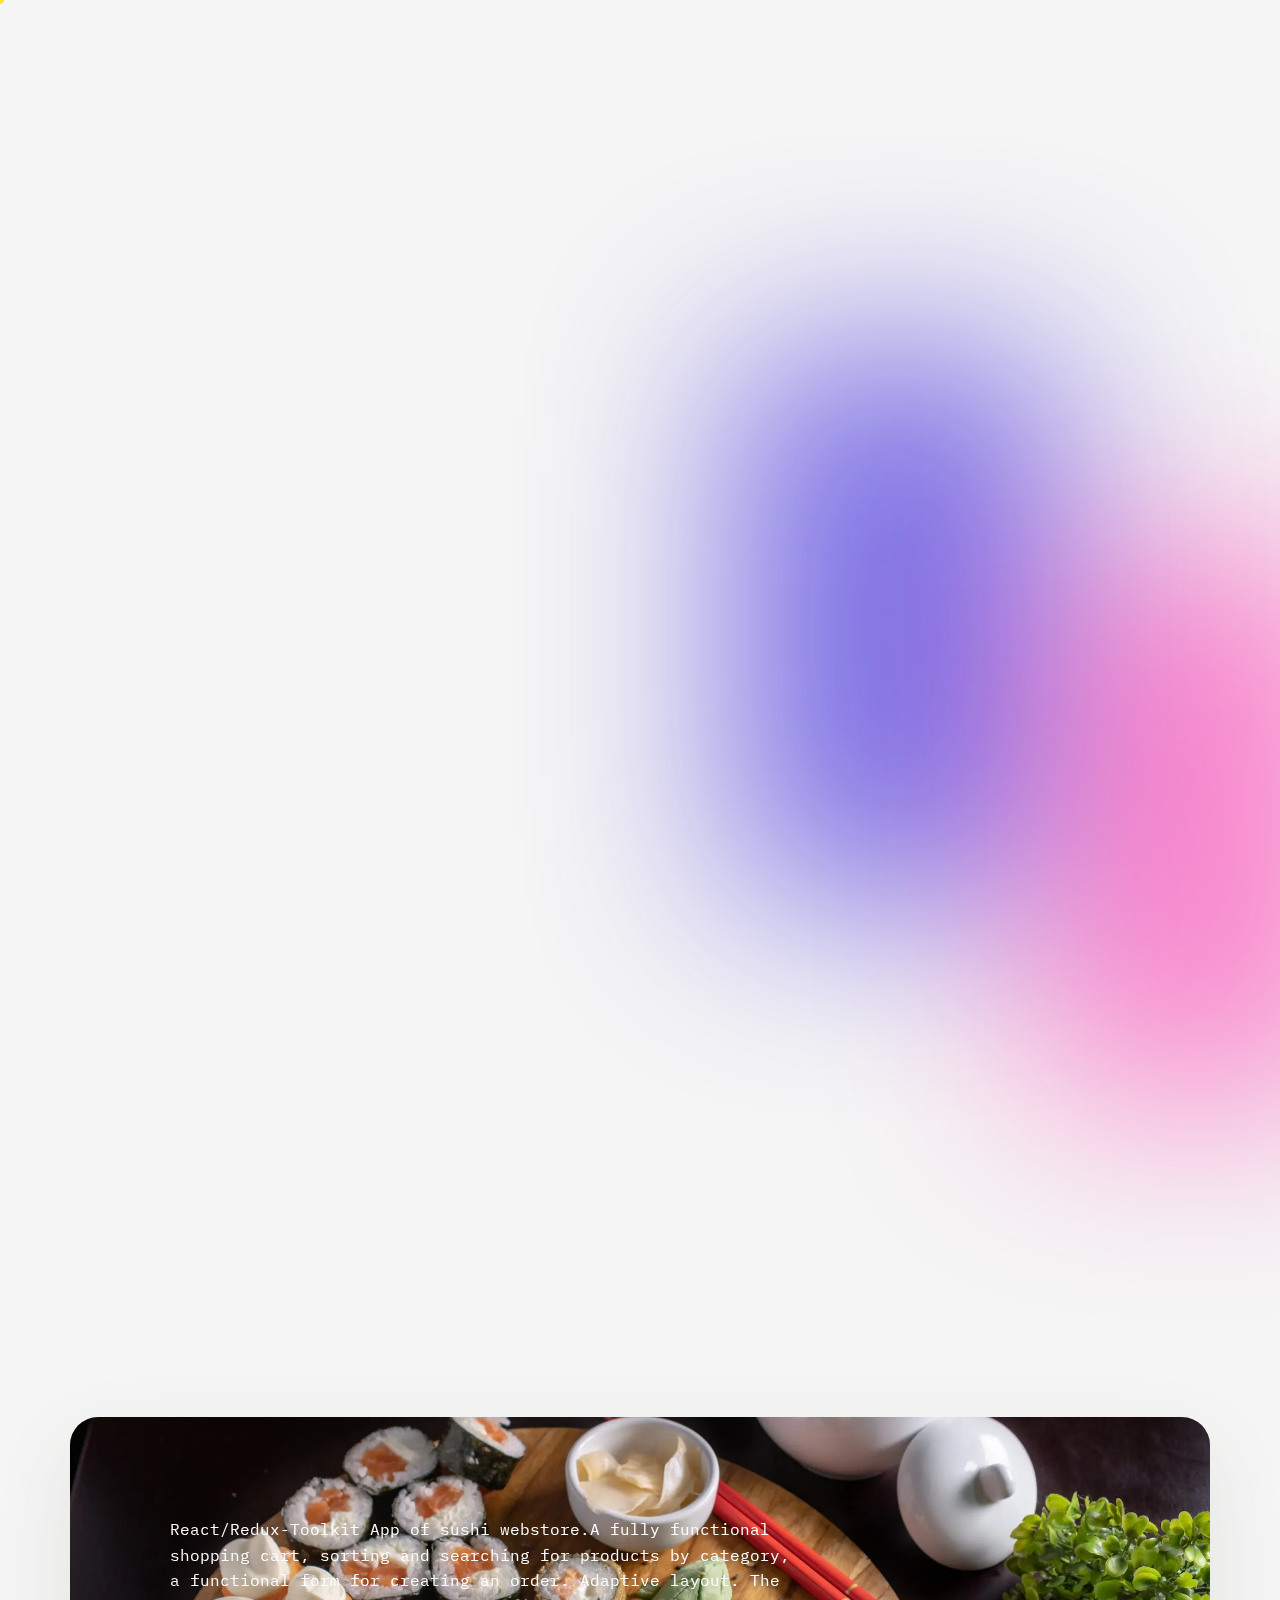
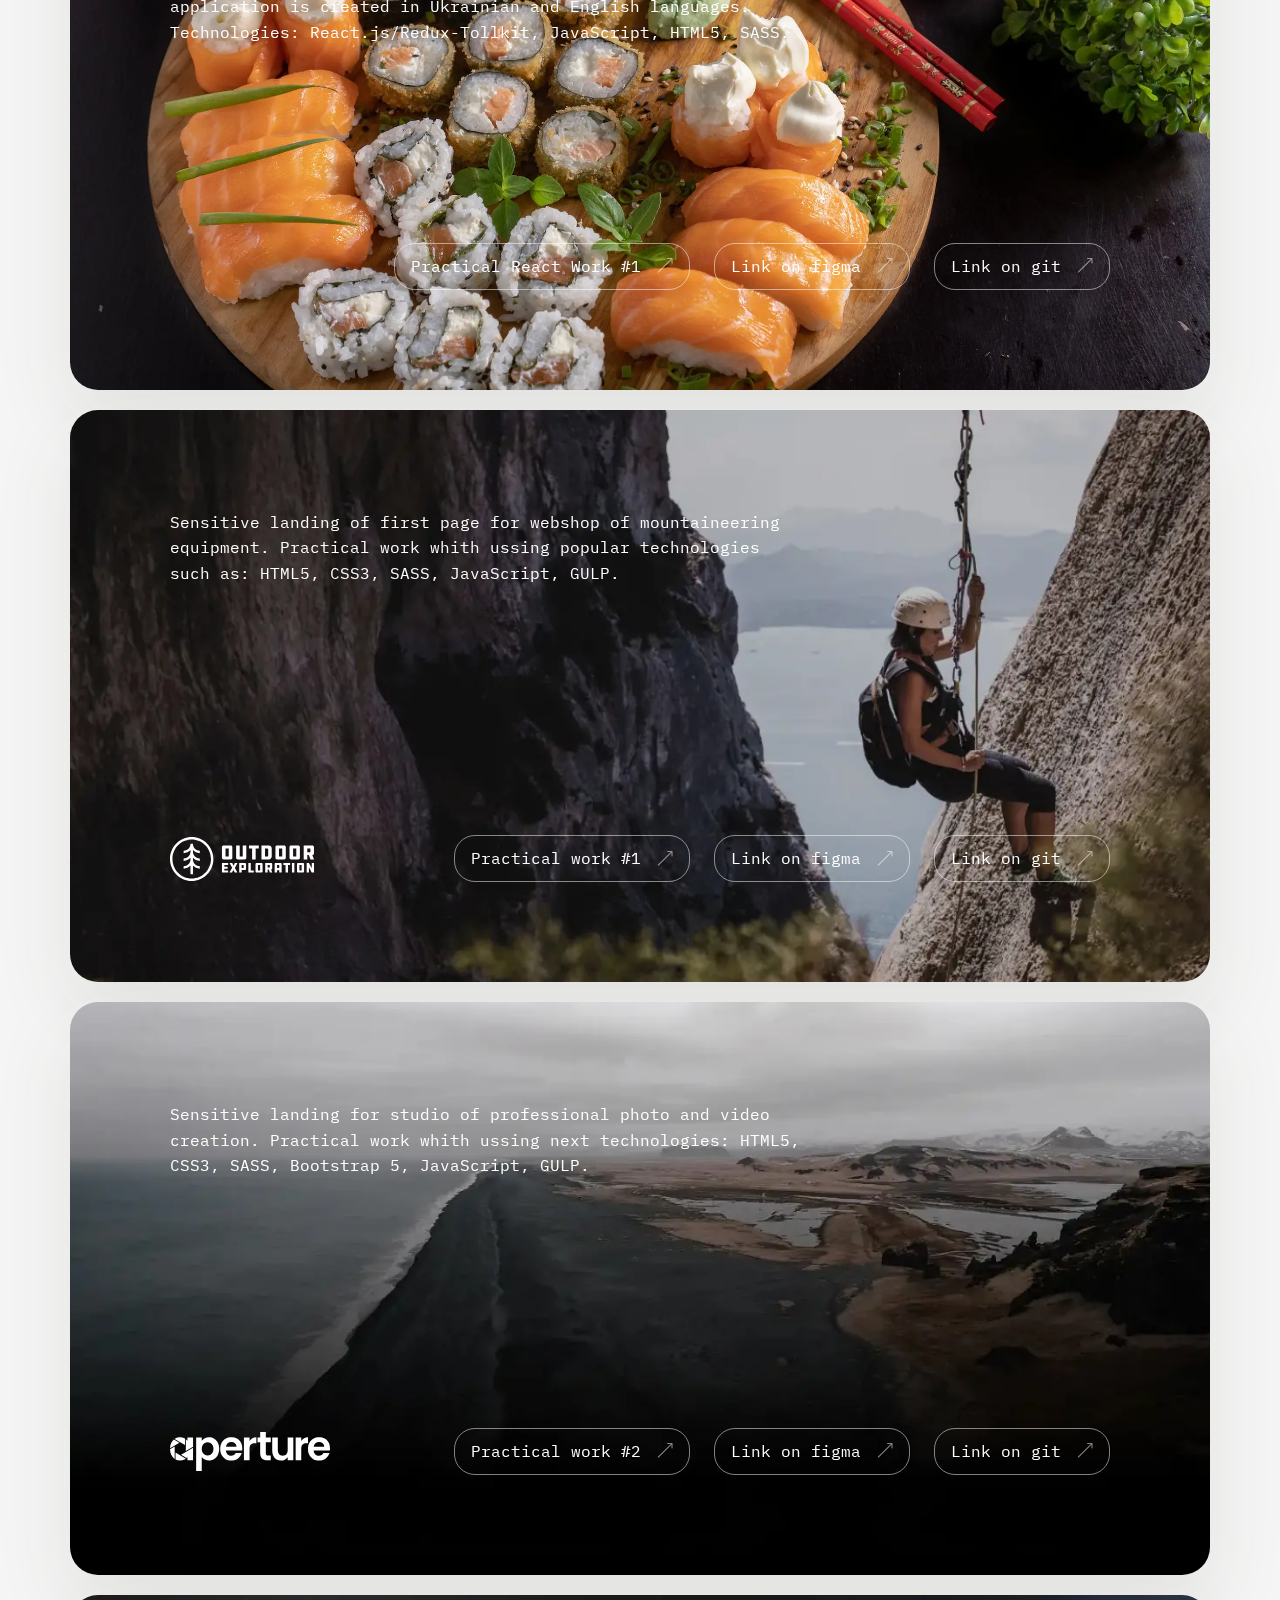
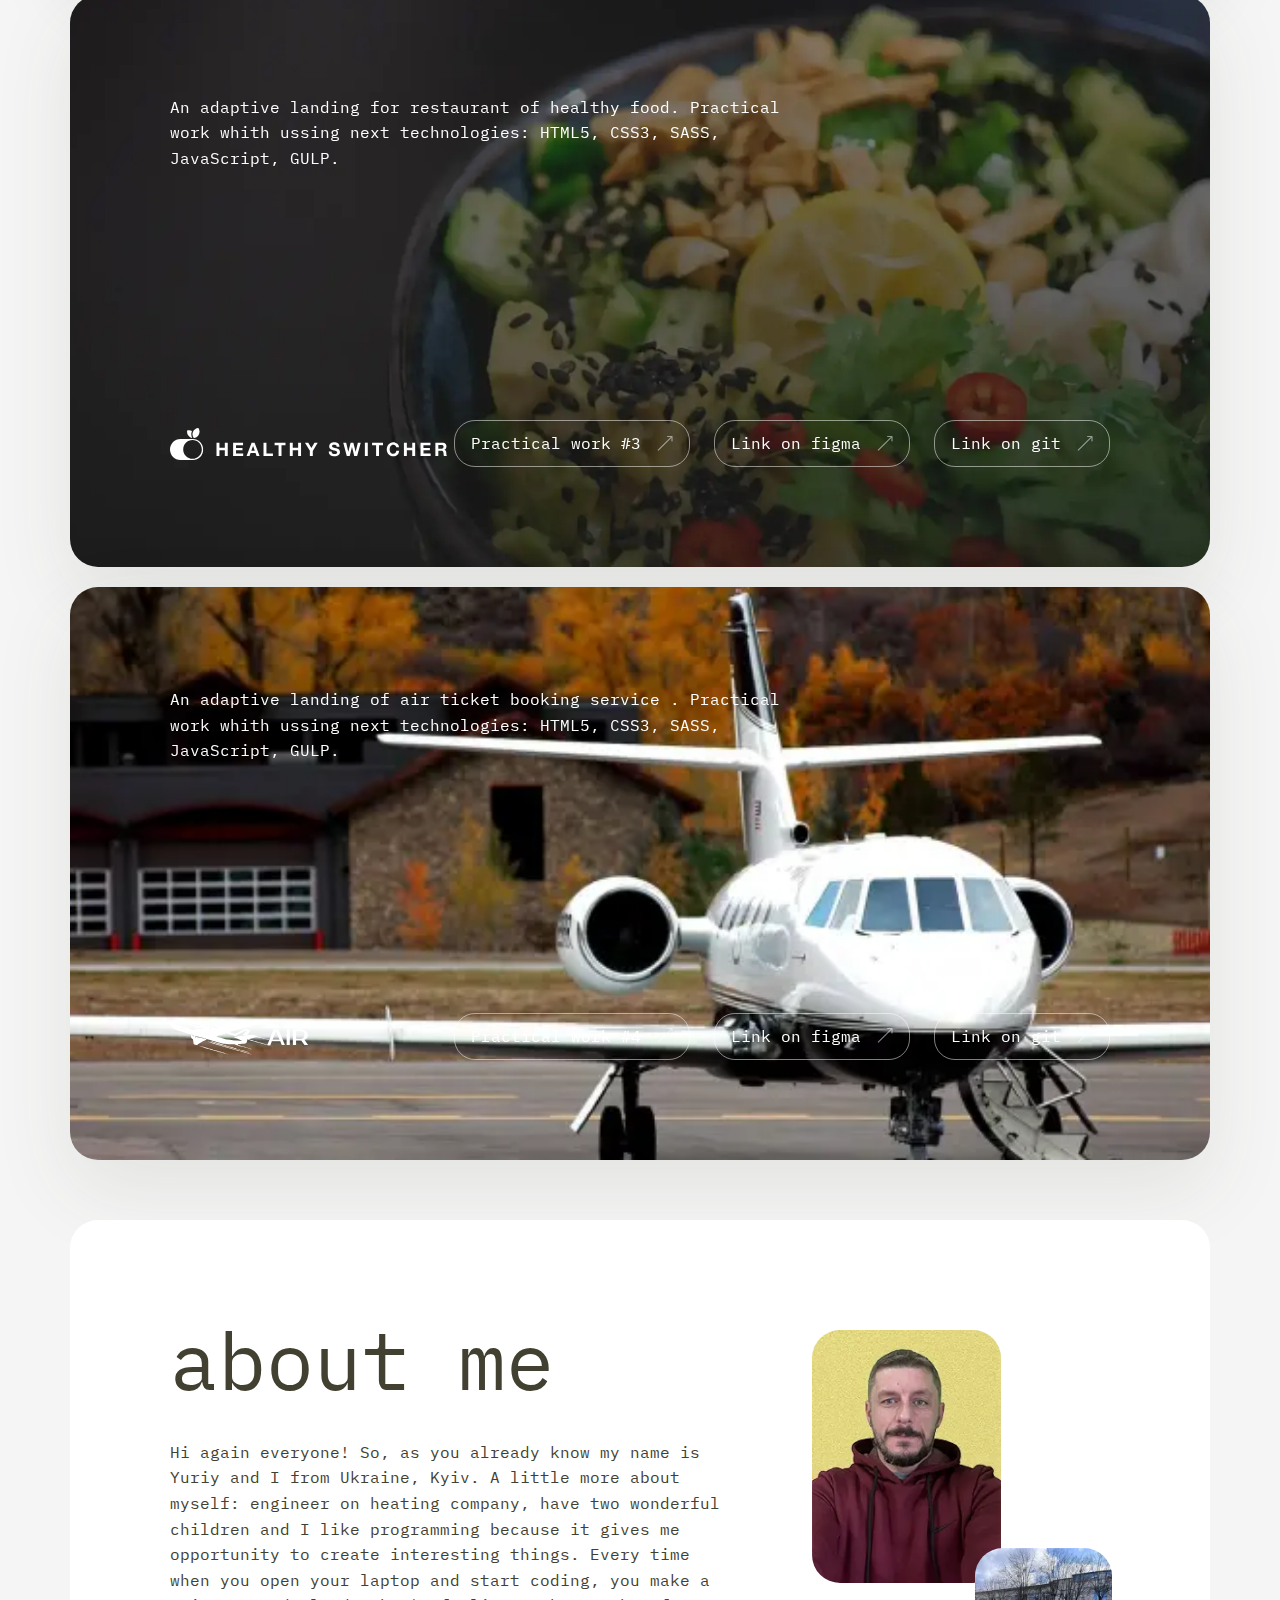
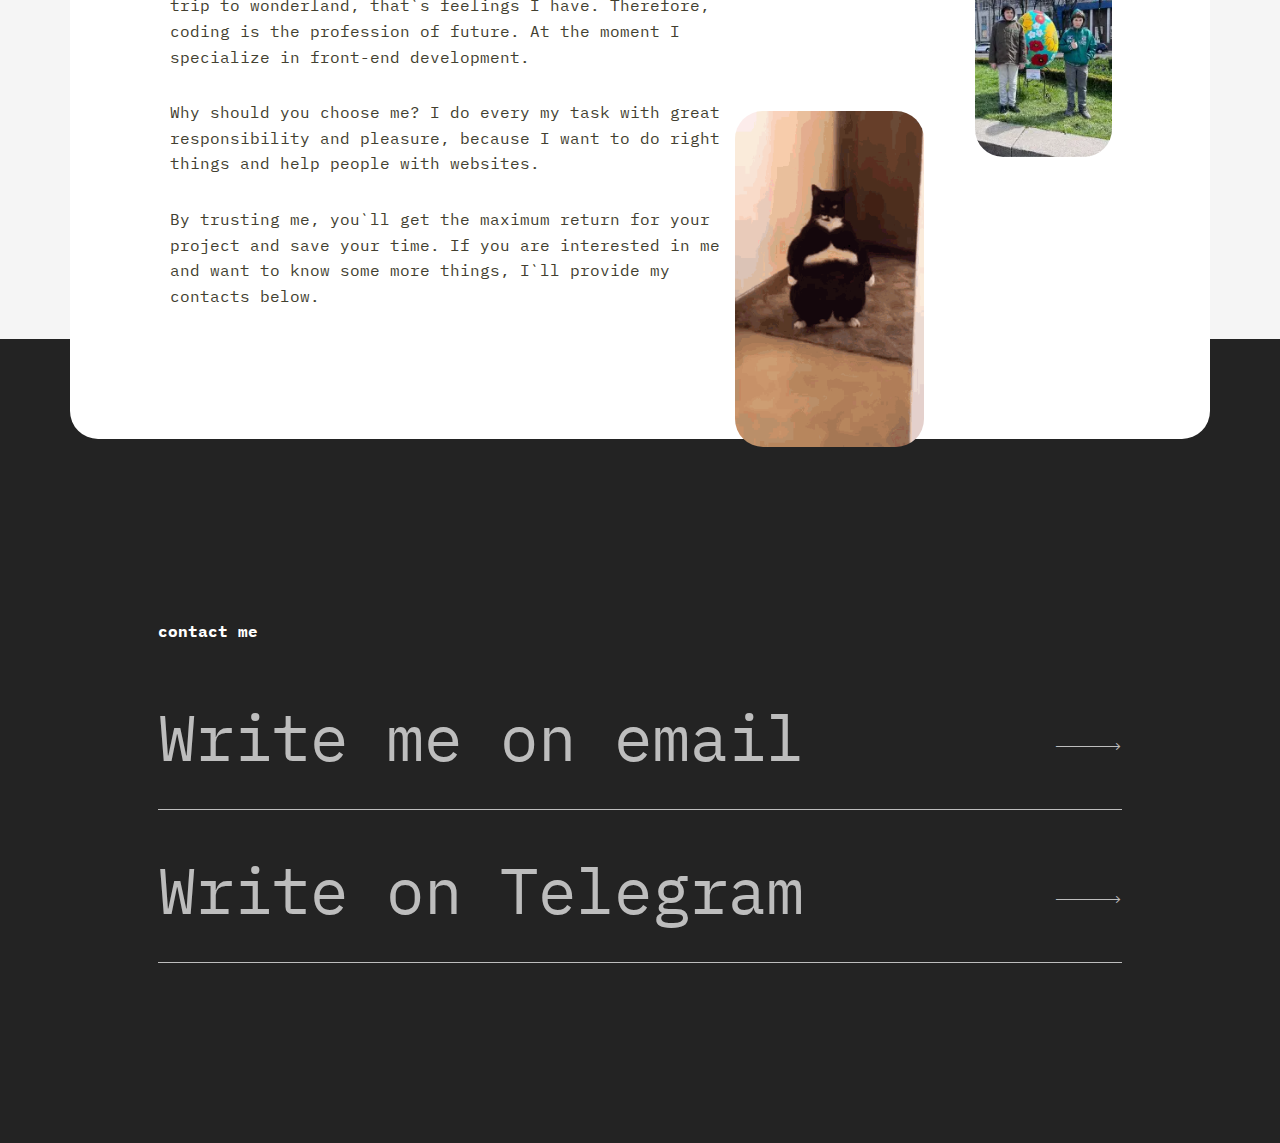
==== commit 028fbd0a: "Added new react app sushop" ====
--- a/index.html
+++ b/index.html
@@ -6,7 +6,7 @@
 	<meta charset="UTF-8">
 	<meta name="format-detection" content="telephone=no">
 	<!-- <style>body{opacity: 0;}</style> -->
-	<link rel="stylesheet" href="css/style.min.css?_v=20221204193752">
+	<link rel="stylesheet" href="css/style.min.css?_v=20230219130200">
 	<link rel="shortcut icon" href="favicon.ico">
 	<!-- <meta name="robots" content="noindex, nofollow"> -->
 	<meta name="viewport" content="width=device-width, initial-scale=1.0">
@@ -165,9 +165,9 @@
 								</div>
 								<div class="skills__skill">
 									<div class="skills__header-skill">
-										<h6 class="skills__skill-name">GULP</h6>
-										<p class="skills__skill-percentage">
-											<span data-percent="25" class="range-percent" id="html-count">0</span>%
+										<h6 class="skills__skill-name">REACT.JS/REDUX-TOOLKIT</h6>
+										<p class="skills__skill-percentage">
+											<span data-percent="20" class="range-percent" id="html-count">0</span>%
 										</p>
 									</div>
 									<div class="skills__body-range">
@@ -194,6 +194,48 @@
 				<div class="container practice">
 					<div class="row">
 						<div class="col work">
+							<div data-box class="work__box-item">
+								<div data-work class="work__item-content">
+									<div class="work__item work__item_outdoor">
+										<div class="work__image-ibg">
+											<picture><source srcset="img/works/sushopp.webp" type="image/webp"><img src="img/works/sushopp.jpeg" alt="pic" /></picture>
+										</div>
+										<div class="work__content">
+											<div class="work__top">
+												<p class="work__text _en _active-lang">
+													React/Redux-Toolkit App of sushi webstore.A fully
+													functional shopping cart, sorting and searching for
+													products by category, a functional form for creating
+													an order. Adaptive layout. The application is
+													created in Ukrainian and English languages.
+													Technologies: React.js/Redux-Tollkit, JavaScript,
+													HTML5, SASS.
+												</p>
+												<p class="work__text _ua">
+													React/Redux-Toolkit додаток веб-магазину суші.
+													Повністю функціональний кошик для покупок,
+													сортування та пошук товарів за категоріями,
+													функціональна форма для створення замовлення.
+													Додаток створений на украйнській та англійських
+													мовах. Адаптивна верстка. Технології:
+													React.js/Redux-Tollkit, JavaScript, HTML5, SASS.
+												</p>
+											</div>
+											<div class="work__bottom">
+												<div class="work__logo">
+													<!-- <picture><source srcset="img/works/logosushi.webp" type="image/webp"><img src="img/works/logosushi.png" alt="pic" /></picture>
+                            <p>SUSHOP</p> -->
+												</div>
+												<div class="work__links-bottom">
+													<a href="https://yura-makhnitko-github-io-git-main-yuramakhnitko.vercel.app/" target="_blank" class="work__link-bottom">Practical React Work #1</a>
+													<a href="https://www.figma.com/file/EfrQOUKlPIyDNKR46UGzqF/ROMSEM-%2B-(Copy)?node-id=17%3A510&t=vSMCYLviDrpfVfhC-1" target="_blank" class="work__link-bottom work__link-bottom_hidden">Link on figma</a>
+													<a href="https://github.com/YuraMakhnitko/YuraMakhnitko.github.io" target="_blank" class="work__link-bottom work__link-bottom_hidden">Link on git</a>
+												</div>
+											</div>
+										</div>
+									</div>
+								</div>
+							</div>
 							<div data-box class="work__box-item">
 								<div data-work class="work__item-content">
 									<div class="work__item work__item_outdoor">
@@ -436,7 +478,7 @@
 	</div>
 </div>
  -->
-	<script src="js/app.min.js?_v=20221204193752"></script>
+	<script src="js/app.min.js?_v=20230219130200"></script>
 </body>
 
 </html>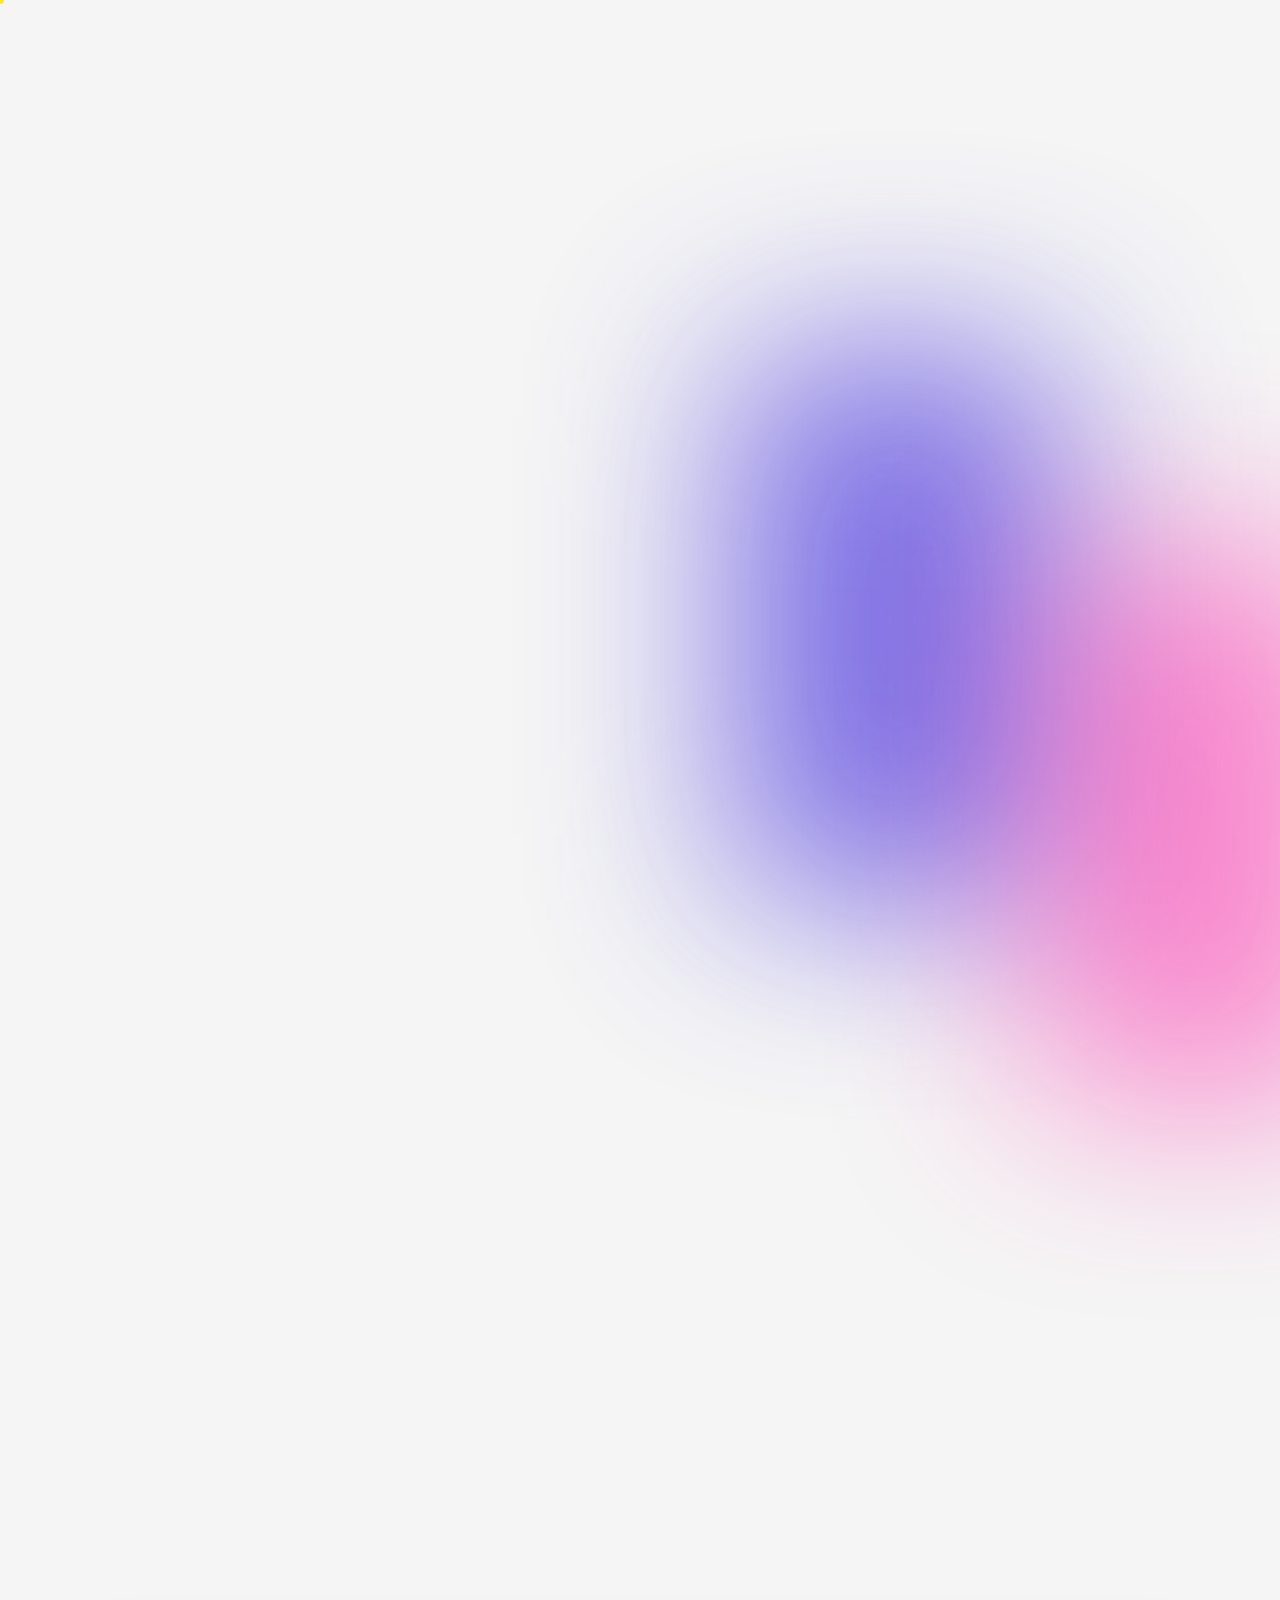
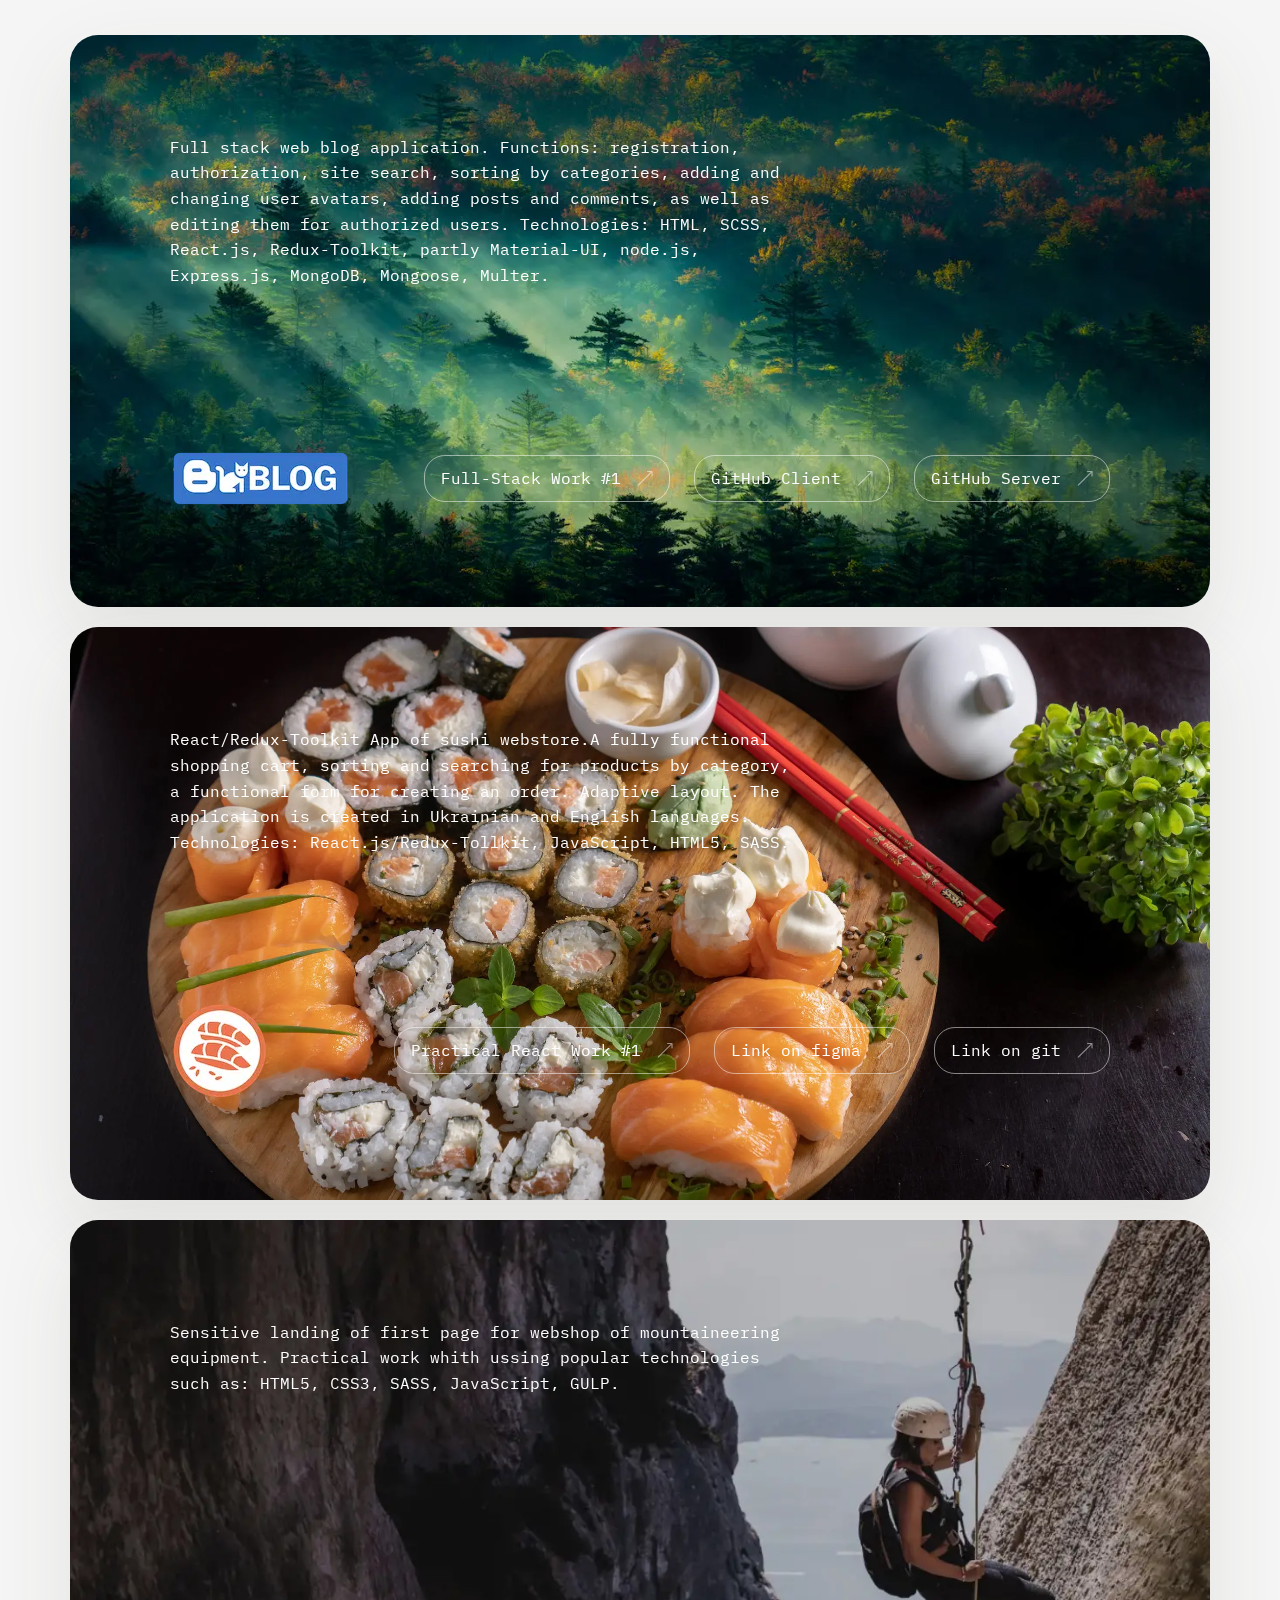
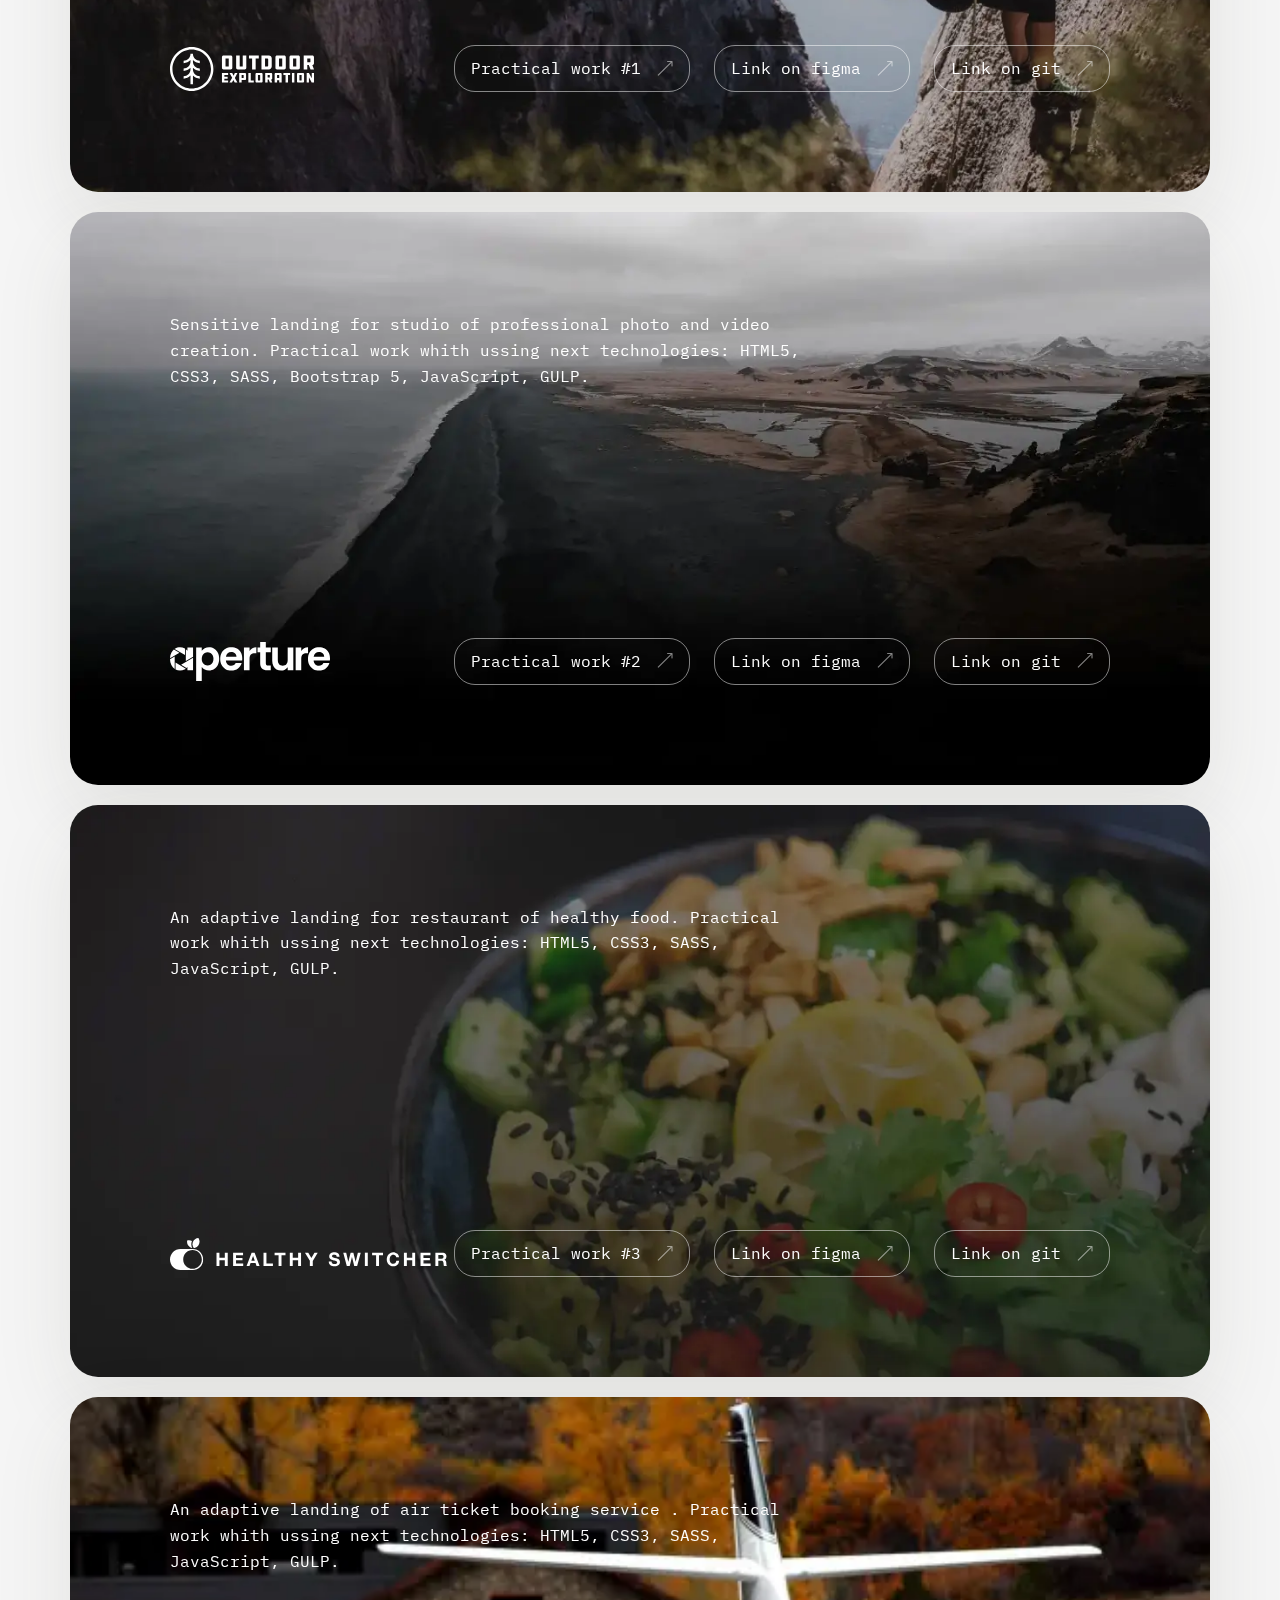
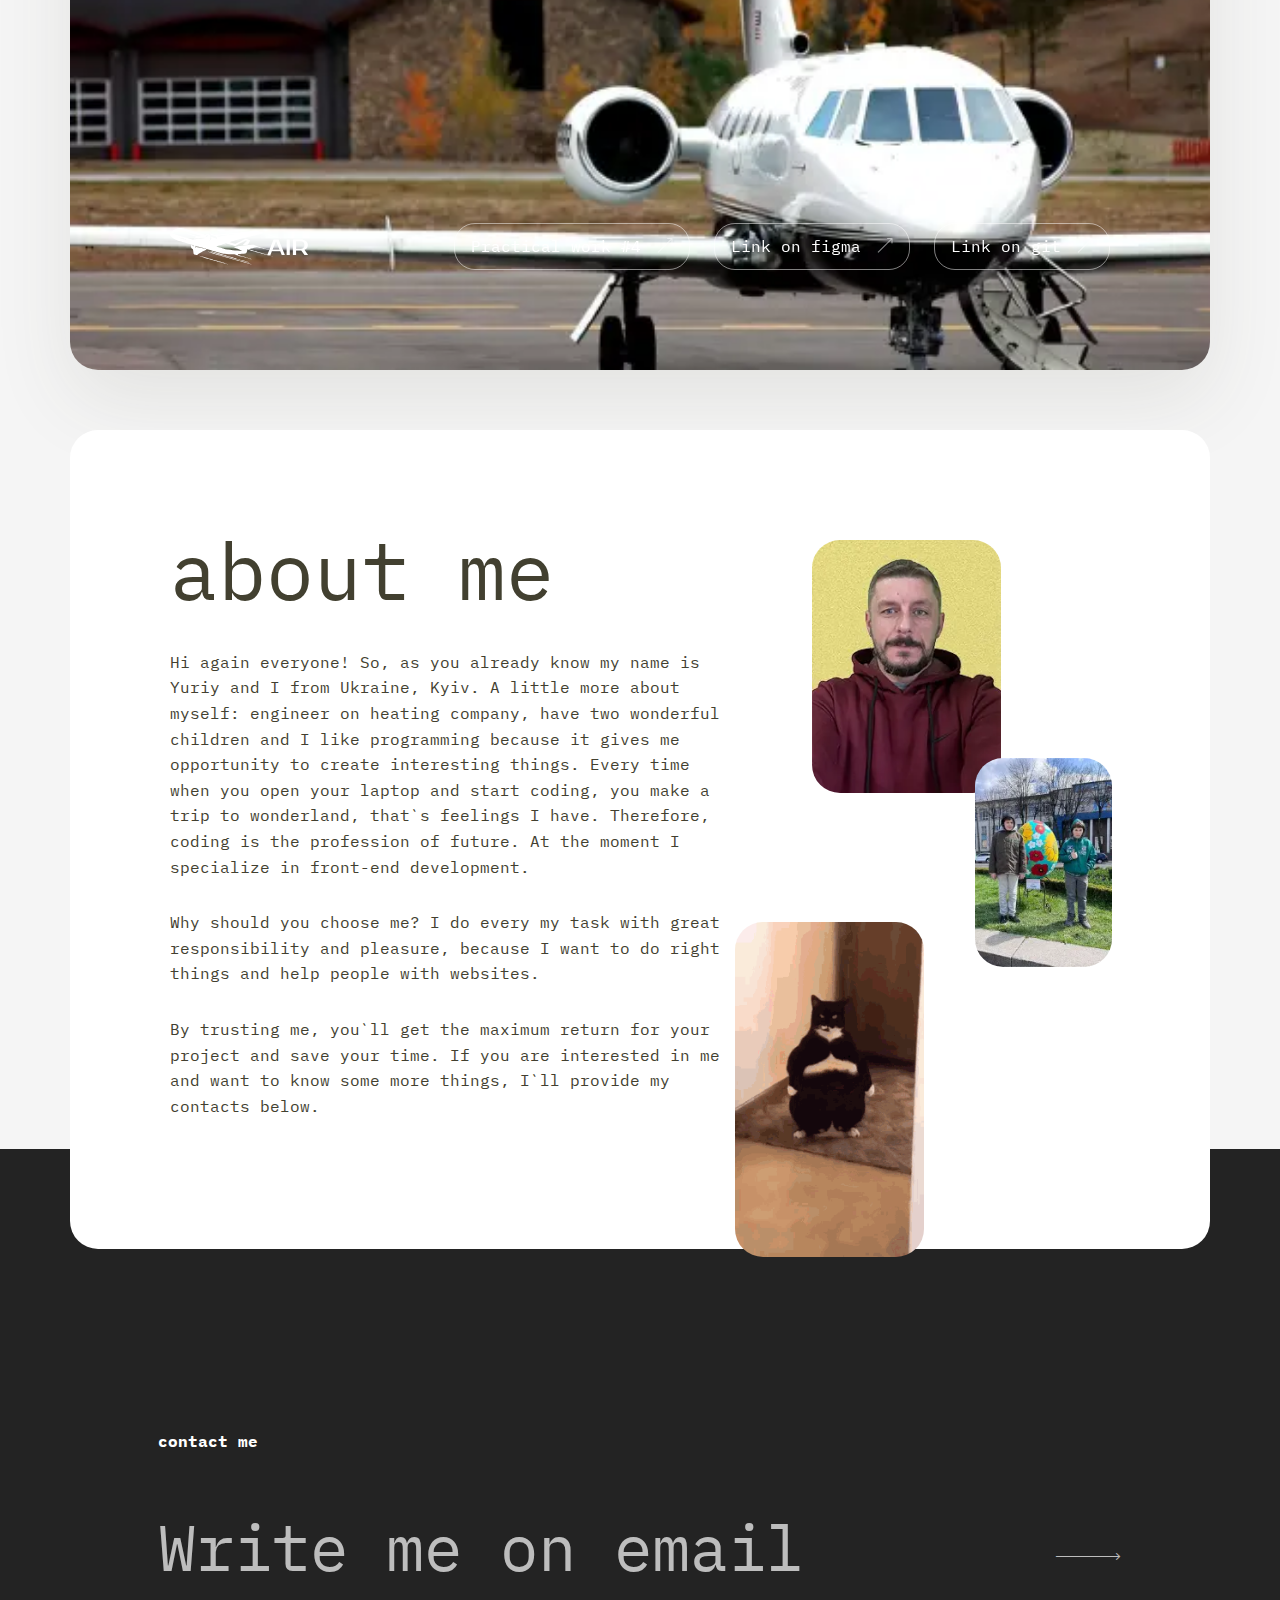
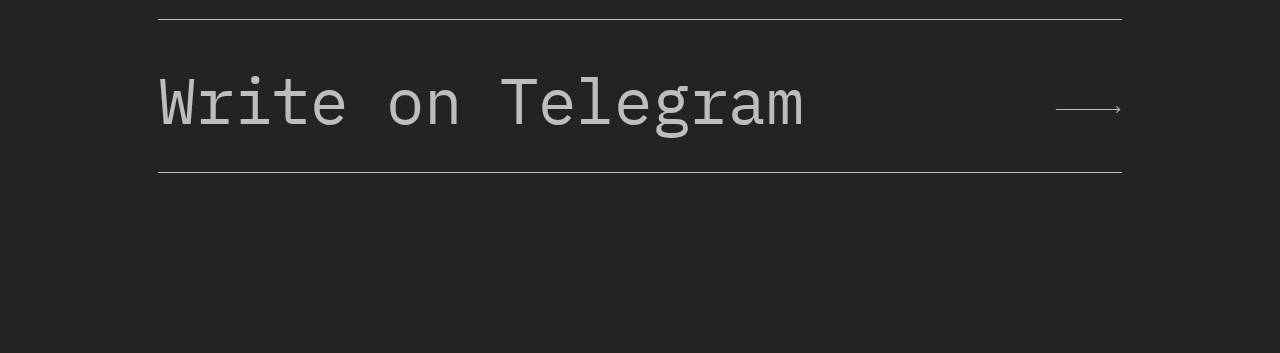
==== commit 7d0dc1a0: "Added full-stack app blog" ====
--- a/index.html
+++ b/index.html
@@ -6,7 +6,7 @@
 	<meta charset="UTF-8">
 	<meta name="format-detection" content="telephone=no">
 	<!-- <style>body{opacity: 0;}</style> -->
-	<link rel="stylesheet" href="css/style.min.css?_v=20230219130200">
+	<link rel="stylesheet" href="css/style.min.css?_v=20230419194646">
 	<link rel="shortcut icon" href="favicon.ico">
 	<!-- <meta name="robots" content="noindex, nofollow"> -->
 	<meta name="viewport" content="width=device-width, initial-scale=1.0">
@@ -98,15 +98,25 @@
 								</h1>
 								<h1 class="skills__title-header _ua">мої Вміння</h1>
 								<p class="skills__title-text _en _active-lang">
-									I've been doing practical works on front-end development for
-									a year now. I use the number of modern tecnologies in my
-									practice and some of my practical works you can see below.
+									For about a year now, I have been mastering the direction in
+									the IT sphere as a full stack web developer. During this
+									time, I developed several projects from simple layout of
+									landing pages to more complex ones, which include both
+									client and server parts of the web application. In my
+									practice, I use the following modern technologies to create
+									sites: JavaScript, HTML, CSS, SASS, Bootstrap 5, React.js,
+									Redux-Toolkit, Material-UI, node.js, Express.js, MongoDB,
+									Mongoose, VScode, Figma, Postman, GitHub.
 								</p>
 								<p class="skills__title-text _ua">
-									Вже близько року опановую напрямок Front-End розробки в
-									IT-сфері, використовую низку сучасних web-технологій у своїх
-									роботах. З радістю запрошую ознайомитися з деякими з них
-									трохи нижче.
+									Вже близько року опановую напрямок в IT-сфері як фул стак
+									веб розробник. За цей час розробив кілька проектів від
+									простої верстки лендінгів, до більш складних, які включають
+									як клієнтську, так і серверну частини веб-додатку. У своїй
+									практиці використовую такі сучасні технології для створення
+									сайтів: JavaScript, HTML, CSS, SASS, Bootstrap 5, React.js,
+									Redux-Toolkit, Material-UI, node.js, Express.js, MongoDB,
+									Mongoose, VScode, Figma, Postman, GitHub.
 								</p>
 							</div>
 						</div>
@@ -148,30 +158,52 @@
 										<div class="skills__range skills__range_scss"></div>
 									</div>
 								</div>
+								<div class="skills__skill">
+									<div class="skills__header-skill">
+										<h6 class="skills__skill-name">JS</h6>
+										<p class="skills__skill-percentage">
+											<span data-percent="35" class="range-percent" id="html-count">0</span>%
+										</p>
+									</div>
+									<div class="skills__body-range">
+										<div class="skills__range skills__range_js"></div>
+									</div>
+								</div>
 							</div>
 						</div>
 						<div class="col-sm-6">
 							<div class="skills__item">
 								<div class="skills__skill">
 									<div class="skills__header-skill">
-										<h6 class="skills__skill-name">JS</h6>
+										<h6 class="skills__skill-name">REACT.JS/REDUX-TOOLKIT</h6>
 										<p class="skills__skill-percentage">
 											<span data-percent="30" class="range-percent" id="html-count">0</span>%
 										</p>
 									</div>
 									<div class="skills__body-range">
+										<div class="skills__range skills__range_gulp"></div>
+									</div>
+								</div>
+								<div class="skills__skill">
+									<div class="skills__header-skill">
+										<h6 class="skills__skill-name">node.js</h6>
+										<p class="skills__skill-percentage">
+											<span data-percent="20" class="range-percent" id="html-count">0</span>%
+										</p>
+									</div>
+									<div class="skills__body-range">
 										<div class="skills__range skills__range_js"></div>
 									</div>
 								</div>
 								<div class="skills__skill">
 									<div class="skills__header-skill">
-										<h6 class="skills__skill-name">REACT.JS/REDUX-TOOLKIT</h6>
-										<p class="skills__skill-percentage">
-											<span data-percent="20" class="range-percent" id="html-count">0</span>%
-										</p>
-									</div>
-									<div class="skills__body-range">
-										<div class="skills__range skills__range_gulp"></div>
+										<h6 class="skills__skill-name">Express.js</h6>
+										<p class="skills__skill-percentage">
+											<span data-percent="25" class="range-percent" id="html-count">0</span>%
+										</p>
+									</div>
+									<div class="skills__body-range">
+										<div class="skills__range skills__range_js"></div>
 									</div>
 								</div>
 								<div class="skills__skill">
@@ -198,6 +230,48 @@
 								<div data-work class="work__item-content">
 									<div class="work__item work__item_outdoor">
 										<div class="work__image-ibg">
+											<picture><source srcset="img/works/bublog.webp" type="image/webp"><img src="img/works/bublog.jpg" alt="pic" /></picture>
+										</div>
+										<div class="work__content">
+											<div class="work__top">
+												<p class="work__text _en _active-lang">
+													Full stack web blog application. Functions:
+													registration, authorization, site search, sorting by
+													categories, adding and changing user avatars, adding
+													posts and comments, as well as editing them for
+													authorized users. Technologies: HTML, SCSS,
+													React.js, Redux-Toolkit, partly Material-UI,
+													node.js, Express.js, MongoDB, Mongoose, Multer.
+												</p>
+												<p class="work__text _ua">
+													Фул-стак веб додаток блогу. Функції: реєстрація,
+													автороризація, пошук по сайту, сортування по
+													категоріям, додавання та зміна аватарів користувача,
+													додавання постів та коментарів, а також їх
+													редагування для авторизованих користувачів.
+													Технології: HTML, SCSS, React.js, Redux-Toolkit,
+													частково Material-UI, node.js, Express.js, MongoDB,
+													Mongoose, Multer.
+												</p>
+											</div>
+											<div class="work__bottom">
+												<div class="work__logo">
+													<picture><source srcset="img/works/bubloglogo.webp" type="image/webp"><img src="img/works/bubloglogo.png" alt="pic" /></picture>
+												</div>
+												<div class="work__links-bottom">
+													<a href="https://buglog-client.vercel.app/" target="_blank" class="work__link-bottom">Full-Stack Work #1</a>
+													<a href="https://github.com/YuraMakhnitko/buglog-client" target="_blank" class="work__link-bottom work__link-bottom_hidden">GitHub Client</a>
+													<a href="https://github.com/YuraMakhnitko/bublog-back" target="_blank" class="work__link-bottom work__link-bottom_hidden">GitHub Server</a>
+												</div>
+											</div>
+										</div>
+									</div>
+								</div>
+							</div>
+							<div data-box class="work__box-item">
+								<div data-work class="work__item-content">
+									<div class="work__item work__item_outdoor">
+										<div class="work__image-ibg">
 											<picture><source srcset="img/works/sushopp.webp" type="image/webp"><img src="img/works/sushopp.jpeg" alt="pic" /></picture>
 										</div>
 										<div class="work__content">
@@ -223,8 +297,7 @@
 											</div>
 											<div class="work__bottom">
 												<div class="work__logo">
-													<!-- <picture><source srcset="img/works/logosushi.webp" type="image/webp"><img src="img/works/logosushi.png" alt="pic" /></picture>
-                            <p>SUSHOP</p> -->
+													<picture><source srcset="img/works/sushoplogo.webp" type="image/webp"><img src="img/works/sushoplogo.png" alt="pic" /></picture>
 												</div>
 												<div class="work__links-bottom">
 													<a href="https://yura-makhnitko-github-io-git-main-yuramakhnitko.vercel.app/" target="_blank" class="work__link-bottom">Practical React Work #1</a>
@@ -478,7 +551,7 @@
 	</div>
 </div>
  -->
-	<script src="js/app.min.js?_v=20230219130200"></script>
+	<script src="js/app.min.js?_v=20230419194646"></script>
 </body>
 
 </html>--- a/css/style.min.css
+++ b/css/style.min.css
@@ -3,4 +3,4 @@
  * Copyright 2011-2022 The Bootstrap Authors
  * Copyright 2011-2022 Twitter, Inc.
  * Licensed under MIT (https://github.com/twbs/bootstrap/blob/main/LICENSE)
- */:root{--bs-blue:#0d6efd;--bs-indigo:#6610f2;--bs-purple:#6f42c1;--bs-pink:#d63384;--bs-red:#dc3545;--bs-orange:#fd7e14;--bs-yellow:#ffc107;--bs-green:#198754;--bs-teal:#20c997;--bs-cyan:#0dcaf0;--bs-black:#000;--bs-white:#fff;--bs-gray:#6c757d;--bs-gray-dark:#343a40;--bs-gray-100:#f8f9fa;--bs-gray-200:#e9ecef;--bs-gray-300:#dee2e6;--bs-gray-400:#ced4da;--bs-gray-500:#adb5bd;--bs-gray-600:#6c757d;--bs-gray-700:#495057;--bs-gray-800:#343a40;--bs-gray-900:#212529;--bs-primary:#0d6efd;--bs-secondary:#6c757d;--bs-success:#198754;--bs-info:#0dcaf0;--bs-warning:#ffc107;--bs-danger:#dc3545;--bs-light:#f8f9fa;--bs-dark:#212529;--bs-primary-rgb:13,110,253;--bs-secondary-rgb:108,117,125;--bs-success-rgb:25,135,84;--bs-info-rgb:13,202,240;--bs-warning-rgb:255,193,7;--bs-danger-rgb:220,53,69;--bs-light-rgb:248,249,250;--bs-dark-rgb:33,37,41;--bs-white-rgb:255,255,255;--bs-black-rgb:0,0,0;--bs-body-color-rgb:33,37,41;--bs-body-bg-rgb:255,255,255;--bs-font-sans-serif:system-ui,-apple-system,"Segoe UI",Roboto,"Helvetica Neue","Noto Sans","Liberation Sans",Arial,sans-serif,"Apple Color Emoji","Segoe UI Emoji","Segoe UI Symbol","Noto Color Emoji";--bs-font-monospace:SFMono-Regular,Menlo,Monaco,Consolas,"Liberation Mono","Courier New",monospace;--bs-gradient:linear-gradient(180deg, rgba(255, 255, 255, 0.15), rgba(255, 255, 255, 0));--bs-body-font-family:var(--bs-font-sans-serif);--bs-body-font-size:1rem;--bs-body-font-weight:400;--bs-body-line-height:1.5;--bs-body-color:#212529;--bs-body-bg:#fff;--bs-border-width:1px;--bs-border-style:solid;--bs-border-color:#dee2e6;--bs-border-color-translucent:rgba(0, 0, 0, 0.175);--bs-border-radius:0.375rem;--bs-border-radius-sm:0.25rem;--bs-border-radius-lg:0.5rem;--bs-border-radius-xl:1rem;--bs-border-radius-2xl:2rem;--bs-border-radius-pill:50rem;--bs-link-color:#0d6efd;--bs-link-hover-color:#0a58ca;--bs-code-color:#d63384;--bs-highlight-bg:#fff3cd}*,::after,::before{-webkit-box-sizing:border-box;box-sizing:border-box}body{margin:0;font-family:var(--bs-body-font-family);font-size:var(--bs-body-font-size);font-weight:var(--bs-body-font-weight);line-height:var(--bs-body-line-height);color:var(--bs-body-color);text-align:var(--bs-body-text-align);background-color:var(--bs-body-bg);-webkit-text-size-adjust:100%;-webkit-tap-highlight-color:transparent}hr{margin:1rem 0;color:inherit;border:0;border-top:1px solid;opacity:.25}.h1,.h2,.h3,.h4,.h5,.h6,h1,h2,h3,h4,h5,h6{margin-top:0;margin-bottom:.5rem;font-weight:500;line-height:1.2}.h1,h1{font-size:calc(1.375rem + 1.5vw)}.h2,h2{font-size:calc(1.325rem + .9vw)}.h3,h3{font-size:calc(1.3rem + .6vw)}.h4,h4{font-size:calc(1.275rem + .3vw)}.h5,h5{font-size:1.25rem}.h6,h6{font-size:1rem}p{margin-top:0;margin-bottom:1rem}abbr[title]{-webkit-text-decoration:underline dotted;text-decoration:underline dotted;cursor:help;-webkit-text-decoration-skip-ink:none;text-decoration-skip-ink:none}address{margin-bottom:1rem;font-style:normal;line-height:inherit}ol,ul{padding-left:2rem}dl,ol,ul{margin-top:0;margin-bottom:1rem}ol ol,ol ul,ul ol,ul ul{margin-bottom:0}dt{font-weight:700}dd{margin-bottom:.5rem;margin-left:0}blockquote{margin:0 0 1rem}b,strong{font-weight:bolder}.small,small{font-size:.875em}.mark,mark{padding:.1875em;background-color:var(--bs-highlight-bg)}sub,sup{position:relative;font-size:.75em;line-height:0;vertical-align:baseline}sub{bottom:-.25em}sup{top:-.5em}a{color:var(--bs-link-color);text-decoration:underline}a:hover{color:var(--bs-link-hover-color)}a:not([href]):not([class]),a:not([href]):not([class]):hover{color:inherit;text-decoration:none}code,kbd,pre,samp{font-family:var(--bs-font-monospace);font-size:1em}pre{display:block;margin-top:0;margin-bottom:1rem;overflow:auto;font-size:.875em}pre code{font-size:inherit;color:inherit;word-break:normal}code{font-size:.875em;color:var(--bs-code-color);word-wrap:break-word}a>code{color:inherit}kbd{padding:.1875rem .375rem;font-size:.875em;color:var(--bs-body-bg);background-color:var(--bs-body-color);border-radius:.25rem}kbd kbd{padding:0;font-size:1em}figure{margin:0 0 1rem}img,svg{vertical-align:middle}table{caption-side:bottom;border-collapse:collapse}caption{padding-top:.5rem;padding-bottom:.5rem;color:#6c757d;text-align:left}th{text-align:inherit;text-align:-webkit-match-parent}tbody,td,tfoot,th,thead,tr{border-color:inherit;border-style:solid;border-width:0}label{display:inline-block}button{border-radius:0}button:focus:not(:focus-visible){outline:0}button,input,optgroup,select,textarea{margin:0;font-family:inherit;font-size:inherit;line-height:inherit}button,select{text-transform:none}[role=button]{cursor:pointer}select{word-wrap:normal}select:disabled{opacity:1}[list]:not([type=date]):not([type=datetime-local]):not([type=month]):not([type=week]):not([type=time])::-webkit-calendar-picker-indicator{display:none!important}[type=button],[type=reset],[type=submit],button{-webkit-appearance:button}[type=button]:not(:disabled),[type=reset]:not(:disabled),[type=submit]:not(:disabled),button:not(:disabled){cursor:pointer}::-moz-focus-inner{padding:0;border-style:none}textarea{resize:vertical}fieldset{min-width:0;padding:0;margin:0;border:0}legend{float:left;width:100%;padding:0;margin-bottom:.5rem;font-size:calc(1.275rem + .3vw);line-height:inherit}legend+*{clear:left}::-webkit-datetime-edit-day-field,::-webkit-datetime-edit-fields-wrapper,::-webkit-datetime-edit-hour-field,::-webkit-datetime-edit-minute,::-webkit-datetime-edit-month-field,::-webkit-datetime-edit-text,::-webkit-datetime-edit-year-field{padding:0}::-webkit-inner-spin-button{height:auto}[type=search]{outline-offset:-2px;-webkit-appearance:textfield}::-webkit-search-decoration{-webkit-appearance:none}::-webkit-color-swatch-wrapper{padding:0}::-webkit-file-upload-button{font:inherit;-webkit-appearance:button}::file-selector-button{font:inherit;-webkit-appearance:button}output{display:inline-block}iframe{border:0}summary{display:list-item;cursor:pointer}progress{vertical-align:baseline}[hidden]{display:none!important}.lead{font-size:1.25rem;font-weight:300}.display-1{font-size:calc(1.625rem + 4.5vw);font-weight:300;line-height:1.2}.display-2{font-size:calc(1.575rem + 3.9vw);font-weight:300;line-height:1.2}.display-3{font-size:calc(1.525rem + 3.3vw);font-weight:300;line-height:1.2}.display-4{font-size:calc(1.475rem + 2.7vw);font-weight:300;line-height:1.2}.display-5{font-size:calc(1.425rem + 2.1vw);font-weight:300;line-height:1.2}.display-6{font-size:calc(1.375rem + 1.5vw);font-weight:300;line-height:1.2}.list-unstyled{padding-left:0;list-style:none}.list-inline{padding-left:0;list-style:none}.list-inline-item{display:inline-block}.list-inline-item:not(:last-child){margin-right:.5rem}.initialism{font-size:.875em;text-transform:uppercase}.blockquote{margin-bottom:1rem;font-size:1.25rem}.blockquote>:last-child{margin-bottom:0}.blockquote-footer{margin-top:-1rem;margin-bottom:1rem;font-size:.875em;color:#6c757d}.blockquote-footer::before{content:"— "}.img-fluid{max-width:100%;height:auto}.img-thumbnail{padding:.25rem;background-color:#fff;border:1px solid var(--bs-border-color);border-radius:.375rem;max-width:100%;height:auto}.figure{display:inline-block}.figure-img{margin-bottom:.5rem;line-height:1}.figure-caption{font-size:.875em;color:#6c757d}.container,.container-fluid,.container-lg,.container-md,.container-sm,.container-xl,.container-xxl{--bs-gutter-x:1.5rem;--bs-gutter-y:0;width:100%;padding-right:calc(var(--bs-gutter-x) * .5);padding-left:calc(var(--bs-gutter-x) * .5);margin-right:auto;margin-left:auto}.row{--bs-gutter-x:1.5rem;--bs-gutter-y:0;display:-webkit-box;display:-ms-flexbox;display:flex;-ms-flex-wrap:wrap;flex-wrap:wrap;margin-top:calc(-1 * var(--bs-gutter-y));margin-right:calc(-.5 * var(--bs-gutter-x));margin-left:calc(-.5 * var(--bs-gutter-x))}.row>*{-ms-flex-negative:0;flex-shrink:0;width:100%;max-width:100%;padding-right:calc(var(--bs-gutter-x) * .5);padding-left:calc(var(--bs-gutter-x) * .5);margin-top:var(--bs-gutter-y)}.col{-webkit-box-flex:1;-ms-flex:1 0 0%;flex:1 0 0%}.row-cols-auto>*{-webkit-box-flex:0;-ms-flex:0 0 auto;flex:0 0 auto;width:auto}.row-cols-1>*{-webkit-box-flex:0;-ms-flex:0 0 auto;flex:0 0 auto;width:100%}.row-cols-2>*{-webkit-box-flex:0;-ms-flex:0 0 auto;flex:0 0 auto;width:50%}.row-cols-3>*{-webkit-box-flex:0;-ms-flex:0 0 auto;flex:0 0 auto;width:33.3333333333%}.row-cols-4>*{-webkit-box-flex:0;-ms-flex:0 0 auto;flex:0 0 auto;width:25%}.row-cols-5>*{-webkit-box-flex:0;-ms-flex:0 0 auto;flex:0 0 auto;width:20%}.row-cols-6>*{-webkit-box-flex:0;-ms-flex:0 0 auto;flex:0 0 auto;width:16.6666666667%}.col-auto{-webkit-box-flex:0;-ms-flex:0 0 auto;flex:0 0 auto;width:auto}.col-1{-webkit-box-flex:0;-ms-flex:0 0 auto;flex:0 0 auto;width:8.33333333%}.col-2{-webkit-box-flex:0;-ms-flex:0 0 auto;flex:0 0 auto;width:16.66666667%}.col-3{-webkit-box-flex:0;-ms-flex:0 0 auto;flex:0 0 auto;width:25%}.col-4{-webkit-box-flex:0;-ms-flex:0 0 auto;flex:0 0 auto;width:33.33333333%}.col-5{-webkit-box-flex:0;-ms-flex:0 0 auto;flex:0 0 auto;width:41.66666667%}.col-6{-webkit-box-flex:0;-ms-flex:0 0 auto;flex:0 0 auto;width:50%}.col-7{-webkit-box-flex:0;-ms-flex:0 0 auto;flex:0 0 auto;width:58.33333333%}.col-8{-webkit-box-flex:0;-ms-flex:0 0 auto;flex:0 0 auto;width:66.66666667%}.col-9{-webkit-box-flex:0;-ms-flex:0 0 auto;flex:0 0 auto;width:75%}.col-10{-webkit-box-flex:0;-ms-flex:0 0 auto;flex:0 0 auto;width:83.33333333%}.col-11{-webkit-box-flex:0;-ms-flex:0 0 auto;flex:0 0 auto;width:91.66666667%}.col-12{-webkit-box-flex:0;-ms-flex:0 0 auto;flex:0 0 auto;width:100%}.offset-1{margin-left:8.33333333%}.offset-2{margin-left:16.66666667%}.offset-3{margin-left:25%}.offset-4{margin-left:33.33333333%}.offset-5{margin-left:41.66666667%}.offset-6{margin-left:50%}.offset-7{margin-left:58.33333333%}.offset-8{margin-left:66.66666667%}.offset-9{margin-left:75%}.offset-10{margin-left:83.33333333%}.offset-11{margin-left:91.66666667%}.g-0,.gx-0{--bs-gutter-x:0}.g-0,.gy-0{--bs-gutter-y:0}.g-1,.gx-1{--bs-gutter-x:0.25rem}.g-1,.gy-1{--bs-gutter-y:0.25rem}.g-2,.gx-2{--bs-gutter-x:0.5rem}.g-2,.gy-2{--bs-gutter-y:0.5rem}.g-3,.gx-3{--bs-gutter-x:1rem}.g-3,.gy-3{--bs-gutter-y:1rem}.g-4,.gx-4{--bs-gutter-x:1.5rem}.g-4,.gy-4{--bs-gutter-y:1.5rem}.g-5,.gx-5{--bs-gutter-x:3rem}.g-5,.gy-5{--bs-gutter-y:3rem}.table{--bs-table-color:var(--bs-body-color);--bs-table-bg:transparent;--bs-table-border-color:var(--bs-border-color);--bs-table-accent-bg:transparent;--bs-table-striped-color:var(--bs-body-color);--bs-table-striped-bg:rgba(0, 0, 0, 0.05);--bs-table-active-color:var(--bs-body-color);--bs-table-active-bg:rgba(0, 0, 0, 0.1);--bs-table-hover-color:var(--bs-body-color);--bs-table-hover-bg:rgba(0, 0, 0, 0.075);width:100%;margin-bottom:1rem;color:var(--bs-table-color);vertical-align:top;border-color:var(--bs-table-border-color)}.table>:not(caption)>*>*{padding:.5rem .5rem;background-color:var(--bs-table-bg);border-bottom-width:1px;-webkit-box-shadow:inset 0 0 0 9999px var(--bs-table-accent-bg);box-shadow:inset 0 0 0 9999px var(--bs-table-accent-bg)}.table>tbody{vertical-align:inherit}.table>thead{vertical-align:bottom}.table-group-divider{border-top:2px solid currentcolor}.caption-top{caption-side:top}.table-sm>:not(caption)>*>*{padding:.25rem .25rem}.table-bordered>:not(caption)>*{border-width:1px 0}.table-bordered>:not(caption)>*>*{border-width:0 1px}.table-borderless>:not(caption)>*>*{border-bottom-width:0}.table-borderless>:not(:first-child){border-top-width:0}.table-striped>tbody>tr:nth-of-type(odd)>*{--bs-table-accent-bg:var(--bs-table-striped-bg);color:var(--bs-table-striped-color)}.table-striped-columns>:not(caption)>tr>:nth-child(even){--bs-table-accent-bg:var(--bs-table-striped-bg);color:var(--bs-table-striped-color)}.table-active{--bs-table-accent-bg:var(--bs-table-active-bg);color:var(--bs-table-active-color)}.table-hover>tbody>tr:hover>*{--bs-table-accent-bg:var(--bs-table-hover-bg);color:var(--bs-table-hover-color)}.table-primary{--bs-table-color:#000;--bs-table-bg:#cfe2ff;--bs-table-border-color:#bacbe6;--bs-table-striped-bg:#c5d7f2;--bs-table-striped-color:#000;--bs-table-active-bg:#bacbe6;--bs-table-active-color:#000;--bs-table-hover-bg:#bfd1ec;--bs-table-hover-color:#000;color:var(--bs-table-color);border-color:var(--bs-table-border-color)}.table-secondary{--bs-table-color:#000;--bs-table-bg:#e2e3e5;--bs-table-border-color:#cbccce;--bs-table-striped-bg:#d7d8da;--bs-table-striped-color:#000;--bs-table-active-bg:#cbccce;--bs-table-active-color:#000;--bs-table-hover-bg:#d1d2d4;--bs-table-hover-color:#000;color:var(--bs-table-color);border-color:var(--bs-table-border-color)}.table-success{--bs-table-color:#000;--bs-table-bg:#d1e7dd;--bs-table-border-color:#bcd0c7;--bs-table-striped-bg:#c7dbd2;--bs-table-striped-color:#000;--bs-table-active-bg:#bcd0c7;--bs-table-active-color:#000;--bs-table-hover-bg:#c1d6cc;--bs-table-hover-color:#000;color:var(--bs-table-color);border-color:var(--bs-table-border-color)}.table-info{--bs-table-color:#000;--bs-table-bg:#cff4fc;--bs-table-border-color:#badce3;--bs-table-striped-bg:#c5e8ef;--bs-table-striped-color:#000;--bs-table-active-bg:#badce3;--bs-table-active-color:#000;--bs-table-hover-bg:#bfe2e9;--bs-table-hover-color:#000;color:var(--bs-table-color);border-color:var(--bs-table-border-color)}.table-warning{--bs-table-color:#000;--bs-table-bg:#fff3cd;--bs-table-border-color:#e6dbb9;--bs-table-striped-bg:#f2e7c3;--bs-table-striped-color:#000;--bs-table-active-bg:#e6dbb9;--bs-table-active-color:#000;--bs-table-hover-bg:#ece1be;--bs-table-hover-color:#000;color:var(--bs-table-color);border-color:var(--bs-table-border-color)}.table-danger{--bs-table-color:#000;--bs-table-bg:#f8d7da;--bs-table-border-color:#dfc2c4;--bs-table-striped-bg:#eccccf;--bs-table-striped-color:#000;--bs-table-active-bg:#dfc2c4;--bs-table-active-color:#000;--bs-table-hover-bg:#e5c7ca;--bs-table-hover-color:#000;color:var(--bs-table-color);border-color:var(--bs-table-border-color)}.table-light{--bs-table-color:#000;--bs-table-bg:#f8f9fa;--bs-table-border-color:#dfe0e1;--bs-table-striped-bg:#ecedee;--bs-table-striped-color:#000;--bs-table-active-bg:#dfe0e1;--bs-table-active-color:#000;--bs-table-hover-bg:#e5e6e7;--bs-table-hover-color:#000;color:var(--bs-table-color);border-color:var(--bs-table-border-color)}.table-dark{--bs-table-color:#fff;--bs-table-bg:#212529;--bs-table-border-color:#373b3e;--bs-table-striped-bg:#2c3034;--bs-table-striped-color:#fff;--bs-table-active-bg:#373b3e;--bs-table-active-color:#fff;--bs-table-hover-bg:#323539;--bs-table-hover-color:#fff;color:var(--bs-table-color);border-color:var(--bs-table-border-color)}.table-responsive{overflow-x:auto;-webkit-overflow-scrolling:touch}.form-label{margin-bottom:.5rem}.col-form-label{padding-top:calc(.375rem + 1px);padding-bottom:calc(.375rem + 1px);margin-bottom:0;font-size:inherit;line-height:1.5}.col-form-label-lg{padding-top:calc(.5rem + 1px);padding-bottom:calc(.5rem + 1px);font-size:1.25rem}.col-form-label-sm{padding-top:calc(.25rem + 1px);padding-bottom:calc(.25rem + 1px);font-size:.875rem}.form-text{margin-top:.25rem;font-size:.875em;color:#6c757d}.form-control{display:block;width:100%;padding:.375rem .75rem;font-size:1rem;font-weight:400;line-height:1.5;color:#212529;background-color:#fff;background-clip:padding-box;border:1px solid #ced4da;-webkit-appearance:none;-moz-appearance:none;appearance:none;border-radius:.375rem;-webkit-transition:border-color .15s ease-in-out,-webkit-box-shadow .15s ease-in-out;transition:border-color .15s ease-in-out,-webkit-box-shadow .15s ease-in-out;-o-transition:border-color .15s ease-in-out,box-shadow .15s ease-in-out;transition:border-color .15s ease-in-out,box-shadow .15s ease-in-out;transition:border-color .15s ease-in-out,box-shadow .15s ease-in-out,-webkit-box-shadow .15s ease-in-out}.form-control[type=file]{overflow:hidden}.form-control[type=file]:not(:disabled):not([readonly]){cursor:pointer}.form-control:focus{color:#212529;background-color:#fff;border-color:#86b7fe;outline:0;-webkit-box-shadow:0 0 0 .25rem rgba(13,110,253,.25);box-shadow:0 0 0 .25rem rgba(13,110,253,.25)}.form-control::-webkit-date-and-time-value{height:1.5em}.form-control::-webkit-input-placeholder{color:#6c757d;opacity:1}.form-control::-moz-placeholder{color:#6c757d;opacity:1}.form-control:-ms-input-placeholder{color:#6c757d;opacity:1}.form-control::-ms-input-placeholder{color:#6c757d;opacity:1}.form-control::placeholder{color:#6c757d;opacity:1}.form-control:disabled{background-color:#e9ecef;opacity:1}.form-control::-webkit-file-upload-button{padding:.375rem .75rem;margin:-.375rem -.75rem;-webkit-margin-end:.75rem;margin-inline-end:.75rem;color:#212529;background-color:#e9ecef;pointer-events:none;border-color:inherit;border-style:solid;border-width:0;border-inline-end-width:1px;border-radius:0;-webkit-transition:color .15s ease-in-out,background-color .15s ease-in-out,border-color .15s ease-in-out,-webkit-box-shadow .15s ease-in-out;transition:color .15s ease-in-out,background-color .15s ease-in-out,border-color .15s ease-in-out,-webkit-box-shadow .15s ease-in-out;transition:color .15s ease-in-out,background-color .15s ease-in-out,border-color .15s ease-in-out,box-shadow .15s ease-in-out;transition:color .15s ease-in-out,background-color .15s ease-in-out,border-color .15s ease-in-out,box-shadow .15s ease-in-out,-webkit-box-shadow .15s ease-in-out}.form-control::file-selector-button{padding:.375rem .75rem;margin:-.375rem -.75rem;-webkit-margin-end:.75rem;margin-inline-end:.75rem;color:#212529;background-color:#e9ecef;pointer-events:none;border-color:inherit;border-style:solid;border-width:0;border-inline-end-width:1px;border-radius:0;-webkit-transition:color .15s ease-in-out,background-color .15s ease-in-out,border-color .15s ease-in-out,-webkit-box-shadow .15s ease-in-out;transition:color .15s ease-in-out,background-color .15s ease-in-out,border-color .15s ease-in-out,-webkit-box-shadow .15s ease-in-out;-o-transition:color .15s ease-in-out,background-color .15s ease-in-out,border-color .15s ease-in-out,box-shadow .15s ease-in-out;transition:color .15s ease-in-out,background-color .15s ease-in-out,border-color .15s ease-in-out,box-shadow .15s ease-in-out;transition:color .15s ease-in-out,background-color .15s ease-in-out,border-color .15s ease-in-out,box-shadow .15s ease-in-out,-webkit-box-shadow .15s ease-in-out}.form-control:hover:not(:disabled):not([readonly])::-webkit-file-upload-button{background-color:#dde0e3}.form-control:hover:not(:disabled):not([readonly])::file-selector-button{background-color:#dde0e3}.form-control-plaintext{display:block;width:100%;padding:.375rem 0;margin-bottom:0;line-height:1.5;color:#212529;background-color:transparent;border:solid transparent;border-width:1px 0}.form-control-plaintext:focus{outline:0}.form-control-plaintext.form-control-lg,.form-control-plaintext.form-control-sm{padding-right:0;padding-left:0}.form-control-sm{min-height:calc(1.5em + .5rem + 2px);padding:.25rem .5rem;font-size:.875rem;border-radius:.25rem}.form-control-sm::-webkit-file-upload-button{padding:.25rem .5rem;margin:-.25rem -.5rem;-webkit-margin-end:.5rem;margin-inline-end:.5rem}.form-control-sm::file-selector-button{padding:.25rem .5rem;margin:-.25rem -.5rem;-webkit-margin-end:.5rem;margin-inline-end:.5rem}.form-control-lg{min-height:calc(1.5em + 1rem + 2px);padding:.5rem 1rem;font-size:1.25rem;border-radius:.5rem}.form-control-lg::-webkit-file-upload-button{padding:.5rem 1rem;margin:-.5rem -1rem;-webkit-margin-end:1rem;margin-inline-end:1rem}.form-control-lg::file-selector-button{padding:.5rem 1rem;margin:-.5rem -1rem;-webkit-margin-end:1rem;margin-inline-end:1rem}textarea.form-control{min-height:calc(1.5em + .75rem + 2px)}textarea.form-control-sm{min-height:calc(1.5em + .5rem + 2px)}textarea.form-control-lg{min-height:calc(1.5em + 1rem + 2px)}.form-control-color{width:3rem;height:calc(1.5em + .75rem + 2px);padding:.375rem}.form-control-color:not(:disabled):not([readonly]){cursor:pointer}.form-control-color::-moz-color-swatch{border:0!important;border-radius:.375rem}.form-control-color::-webkit-color-swatch{border-radius:.375rem}.form-control-color.form-control-sm{height:calc(1.5em + .5rem + 2px)}.form-control-color.form-control-lg{height:calc(1.5em + 1rem + 2px)}.form-select{display:block;width:100%;padding:.375rem 2.25rem .375rem .75rem;-moz-padding-start:calc(.75rem - 3px);font-size:1rem;font-weight:400;line-height:1.5;color:#212529;background-color:#fff;background-image:url("data:image/svg+xml,%3csvg xmlns=%27http://www.w3.org/2000/svg%27 viewBox=%270 0 16 16%27%3e%3cpath fill=%27none%27 stroke=%27%23343a40%27 stroke-linecap=%27round%27 stroke-linejoin=%27round%27 stroke-width=%272%27 d=%27m2 5 6 6 6-6%27/%3e%3c/svg%3e");background-repeat:no-repeat;background-position:right .75rem center;background-size:16px 12px;border:1px solid #ced4da;border-radius:.375rem;-webkit-transition:border-color .15s ease-in-out,-webkit-box-shadow .15s ease-in-out;transition:border-color .15s ease-in-out,-webkit-box-shadow .15s ease-in-out;-o-transition:border-color .15s ease-in-out,box-shadow .15s ease-in-out;transition:border-color .15s ease-in-out,box-shadow .15s ease-in-out;transition:border-color .15s ease-in-out,box-shadow .15s ease-in-out,-webkit-box-shadow .15s ease-in-out;-webkit-appearance:none;-moz-appearance:none;appearance:none}.form-select:focus{border-color:#86b7fe;outline:0;-webkit-box-shadow:0 0 0 .25rem rgba(13,110,253,.25);box-shadow:0 0 0 .25rem rgba(13,110,253,.25)}.form-select[multiple],.form-select[size]:not([size="1"]){padding-right:.75rem;background-image:none}.form-select:disabled{background-color:#e9ecef}.form-select:-moz-focusring{color:transparent;text-shadow:0 0 0 #212529}.form-select-sm{padding-top:.25rem;padding-bottom:.25rem;padding-left:.5rem;font-size:.875rem;border-radius:.25rem}.form-select-lg{padding-top:.5rem;padding-bottom:.5rem;padding-left:1rem;font-size:1.25rem;border-radius:.5rem}.form-check{display:block;min-height:1.5rem;padding-left:1.5em;margin-bottom:.125rem}.form-check .form-check-input{float:left;margin-left:-1.5em}.form-check-reverse{padding-right:1.5em;padding-left:0;text-align:right}.form-check-reverse .form-check-input{float:right;margin-right:-1.5em;margin-left:0}.form-check-input{width:1em;height:1em;margin-top:.25em;vertical-align:top;background-color:#fff;background-repeat:no-repeat;background-position:center;background-size:contain;border:1px solid rgba(0,0,0,.25);-webkit-appearance:none;-moz-appearance:none;appearance:none;-webkit-print-color-adjust:exact;print-color-adjust:exact}.form-check-input[type=checkbox]{border-radius:.25em}.form-check-input[type=radio]{border-radius:50%}.form-check-input:active{-webkit-filter:brightness(90%);filter:brightness(90%)}.form-check-input:focus{border-color:#86b7fe;outline:0;-webkit-box-shadow:0 0 0 .25rem rgba(13,110,253,.25);box-shadow:0 0 0 .25rem rgba(13,110,253,.25)}.form-check-input:checked{background-color:#0d6efd;border-color:#0d6efd}.form-check-input:checked[type=checkbox]{background-image:url("data:image/svg+xml,%3csvg xmlns=%27http://www.w3.org/2000/svg%27 viewBox=%270 0 20 20%27%3e%3cpath fill=%27none%27 stroke=%27%23fff%27 stroke-linecap=%27round%27 stroke-linejoin=%27round%27 stroke-width=%273%27 d=%27m6 10 3 3 6-6%27/%3e%3c/svg%3e")}.form-check-input:checked[type=radio]{background-image:url("data:image/svg+xml,%3csvg xmlns=%27http://www.w3.org/2000/svg%27 viewBox=%27-4 -4 8 8%27%3e%3ccircle r=%272%27 fill=%27%23fff%27/%3e%3c/svg%3e")}.form-check-input[type=checkbox]:indeterminate{background-color:#0d6efd;border-color:#0d6efd;background-image:url("data:image/svg+xml,%3csvg xmlns=%27http://www.w3.org/2000/svg%27 viewBox=%270 0 20 20%27%3e%3cpath fill=%27none%27 stroke=%27%23fff%27 stroke-linecap=%27round%27 stroke-linejoin=%27round%27 stroke-width=%273%27 d=%27M6 10h8%27/%3e%3c/svg%3e")}.form-check-input:disabled{pointer-events:none;-webkit-filter:none;filter:none;opacity:.5}.form-check-input:disabled~.form-check-label,.form-check-input[disabled]~.form-check-label{cursor:default;opacity:.5}.form-switch{padding-left:2.5em}.form-switch .form-check-input{width:2em;margin-left:-2.5em;background-image:url("data:image/svg+xml,%3csvg xmlns=%27http://www.w3.org/2000/svg%27 viewBox=%27-4 -4 8 8%27%3e%3ccircle r=%273%27 fill=%27rgba%280, 0, 0, 0.25%29%27/%3e%3c/svg%3e");background-position:left center;border-radius:2em;-webkit-transition:background-position .15s ease-in-out;-o-transition:background-position .15s ease-in-out;transition:background-position .15s ease-in-out}.form-switch .form-check-input:focus{background-image:url("data:image/svg+xml,%3csvg xmlns=%27http://www.w3.org/2000/svg%27 viewBox=%27-4 -4 8 8%27%3e%3ccircle r=%273%27 fill=%27%2386b7fe%27/%3e%3c/svg%3e")}.form-switch .form-check-input:checked{background-position:right center;background-image:url("data:image/svg+xml,%3csvg xmlns=%27http://www.w3.org/2000/svg%27 viewBox=%27-4 -4 8 8%27%3e%3ccircle r=%273%27 fill=%27%23fff%27/%3e%3c/svg%3e")}.form-switch.form-check-reverse{padding-right:2.5em;padding-left:0}.form-switch.form-check-reverse .form-check-input{margin-right:-2.5em;margin-left:0}.form-check-inline{display:inline-block;margin-right:1rem}.btn-check{position:absolute;clip:rect(0,0,0,0);pointer-events:none}.btn-check:disabled+.btn,.btn-check[disabled]+.btn{pointer-events:none;-webkit-filter:none;filter:none;opacity:.65}.form-range{width:100%;height:1.5rem;padding:0;background-color:transparent;-webkit-appearance:none;-moz-appearance:none;appearance:none}.form-range:focus{outline:0}.form-range:focus::-webkit-slider-thumb{-webkit-box-shadow:0 0 0 1px #fff,0 0 0 .25rem rgba(13,110,253,.25);box-shadow:0 0 0 1px #fff,0 0 0 .25rem rgba(13,110,253,.25)}.form-range:focus::-moz-range-thumb{box-shadow:0 0 0 1px #fff,0 0 0 .25rem rgba(13,110,253,.25)}.form-range::-moz-focus-outer{border:0}.form-range::-webkit-slider-thumb{width:1rem;height:1rem;margin-top:-.25rem;background-color:#0d6efd;border:0;border-radius:1rem;-webkit-transition:background-color .15s ease-in-out,border-color .15s ease-in-out,-webkit-box-shadow .15s ease-in-out;transition:background-color .15s ease-in-out,border-color .15s ease-in-out,-webkit-box-shadow .15s ease-in-out;transition:background-color .15s ease-in-out,border-color .15s ease-in-out,box-shadow .15s ease-in-out;transition:background-color .15s ease-in-out,border-color .15s ease-in-out,box-shadow .15s ease-in-out,-webkit-box-shadow .15s ease-in-out;-webkit-appearance:none;appearance:none}.form-range::-webkit-slider-thumb:active{background-color:#b6d4fe}.form-range::-webkit-slider-runnable-track{width:100%;height:.5rem;color:transparent;cursor:pointer;background-color:#dee2e6;border-color:transparent;border-radius:1rem}.form-range::-moz-range-thumb{width:1rem;height:1rem;background-color:#0d6efd;border:0;border-radius:1rem;-moz-transition:background-color .15s ease-in-out,border-color .15s ease-in-out,box-shadow .15s ease-in-out;transition:background-color .15s ease-in-out,border-color .15s ease-in-out,box-shadow .15s ease-in-out;-moz-appearance:none;appearance:none}.form-range::-moz-range-thumb:active{background-color:#b6d4fe}.form-range::-moz-range-track{width:100%;height:.5rem;color:transparent;cursor:pointer;background-color:#dee2e6;border-color:transparent;border-radius:1rem}.form-range:disabled{pointer-events:none}.form-range:disabled::-webkit-slider-thumb{background-color:#adb5bd}.form-range:disabled::-moz-range-thumb{background-color:#adb5bd}.form-floating{position:relative}.form-floating>.form-control,.form-floating>.form-control-plaintext,.form-floating>.form-select{height:calc(3.5rem + 2px);line-height:1.25}.form-floating>label{position:absolute;top:0;left:0;width:100%;height:100%;padding:1rem .75rem;overflow:hidden;text-align:start;-o-text-overflow:ellipsis;text-overflow:ellipsis;white-space:nowrap;pointer-events:none;border:1px solid transparent;-webkit-transform-origin:0 0;-ms-transform-origin:0 0;transform-origin:0 0;-webkit-transition:opacity .1s ease-in-out,-webkit-transform .1s ease-in-out;transition:opacity .1s ease-in-out,-webkit-transform .1s ease-in-out;-o-transition:opacity .1s ease-in-out,transform .1s ease-in-out;transition:opacity .1s ease-in-out,transform .1s ease-in-out;transition:opacity .1s ease-in-out,transform .1s ease-in-out,-webkit-transform .1s ease-in-out}.form-floating>.form-control,.form-floating>.form-control-plaintext{padding:1rem .75rem}.form-floating>.form-control-plaintext::-webkit-input-placeholder,.form-floating>.form-control::-webkit-input-placeholder{color:transparent}.form-floating>.form-control-plaintext::-moz-placeholder,.form-floating>.form-control::-moz-placeholder{color:transparent}.form-floating>.form-control-plaintext:-ms-input-placeholder,.form-floating>.form-control:-ms-input-placeholder{color:transparent}.form-floating>.form-control-plaintext::-ms-input-placeholder,.form-floating>.form-control::-ms-input-placeholder{color:transparent}.form-floating>.form-control-plaintext::placeholder,.form-floating>.form-control::placeholder{color:transparent}.form-floating>.form-control-plaintext:not(:-moz-placeholder-shown),.form-floating>.form-control:not(:-moz-placeholder-shown){padding-top:1.625rem;padding-bottom:.625rem}.form-floating>.form-control-plaintext:not(:-ms-input-placeholder),.form-floating>.form-control:not(:-ms-input-placeholder){padding-top:1.625rem;padding-bottom:.625rem}.form-floating>.form-control-plaintext:focus,.form-floating>.form-control-plaintext:not(:placeholder-shown),.form-floating>.form-control:focus,.form-floating>.form-control:not(:placeholder-shown){padding-top:1.625rem;padding-bottom:.625rem}.form-floating>.form-control-plaintext:-webkit-autofill,.form-floating>.form-control:-webkit-autofill{padding-top:1.625rem;padding-bottom:.625rem}.form-floating>.form-select{padding-top:1.625rem;padding-bottom:.625rem}.form-floating>.form-control:not(:-moz-placeholder-shown)~label{opacity:.65;transform:scale(.85) translateY(-.5rem) translateX(.15rem)}.form-floating>.form-control:not(:-ms-input-placeholder)~label{opacity:.65;-ms-transform:scale(.85) translateY(-.5rem) translateX(.15rem);transform:scale(.85) translateY(-.5rem) translateX(.15rem)}.form-floating>.form-control-plaintext~label,.form-floating>.form-control:focus~label,.form-floating>.form-control:not(:placeholder-shown)~label,.form-floating>.form-select~label{opacity:.65;-webkit-transform:scale(.85) translateY(-.5rem) translateX(.15rem);-ms-transform:scale(.85) translateY(-.5rem) translateX(.15rem);transform:scale(.85) translateY(-.5rem) translateX(.15rem)}.form-floating>.form-control:-webkit-autofill~label{opacity:.65;-webkit-transform:scale(.85) translateY(-.5rem) translateX(.15rem);transform:scale(.85) translateY(-.5rem) translateX(.15rem)}.form-floating>.form-control-plaintext~label{border-width:1px 0}.input-group{position:relative;display:-webkit-box;display:-ms-flexbox;display:flex;-ms-flex-wrap:wrap;flex-wrap:wrap;-webkit-box-align:stretch;-ms-flex-align:stretch;align-items:stretch;width:100%}.input-group>.form-control,.input-group>.form-floating,.input-group>.form-select{position:relative;-webkit-box-flex:1;-ms-flex:1 1 auto;flex:1 1 auto;width:1%;min-width:0}.input-group>.form-control:focus,.input-group>.form-floating:focus-within,.input-group>.form-select:focus{z-index:5}.input-group .btn{position:relative;z-index:2}.input-group .btn:focus{z-index:5}.input-group-text{display:-webkit-box;display:-ms-flexbox;display:flex;-webkit-box-align:center;-ms-flex-align:center;align-items:center;padding:.375rem .75rem;font-size:1rem;font-weight:400;line-height:1.5;color:#212529;text-align:center;white-space:nowrap;background-color:#e9ecef;border:1px solid #ced4da;border-radius:.375rem}.input-group-lg>.btn,.input-group-lg>.form-control,.input-group-lg>.form-select,.input-group-lg>.input-group-text{padding:.5rem 1rem;font-size:1.25rem;border-radius:.5rem}.input-group-sm>.btn,.input-group-sm>.form-control,.input-group-sm>.form-select,.input-group-sm>.input-group-text{padding:.25rem .5rem;font-size:.875rem;border-radius:.25rem}.input-group-lg>.form-select,.input-group-sm>.form-select{padding-right:3rem}.input-group:not(.has-validation)>.dropdown-toggle:nth-last-child(n+3),.input-group:not(.has-validation)>.form-floating:not(:last-child)>.form-control,.input-group:not(.has-validation)>.form-floating:not(:last-child)>.form-select,.input-group:not(.has-validation)>:not(:last-child):not(.dropdown-toggle):not(.dropdown-menu):not(.form-floating){border-top-right-radius:0;border-bottom-right-radius:0}.input-group.has-validation>.dropdown-toggle:nth-last-child(n+4),.input-group.has-validation>.form-floating:nth-last-child(n+3)>.form-control,.input-group.has-validation>.form-floating:nth-last-child(n+3)>.form-select,.input-group.has-validation>:nth-last-child(n+3):not(.dropdown-toggle):not(.dropdown-menu):not(.form-floating){border-top-right-radius:0;border-bottom-right-radius:0}.input-group>:not(:first-child):not(.dropdown-menu):not(.valid-tooltip):not(.valid-feedback):not(.invalid-tooltip):not(.invalid-feedback){margin-left:-1px;border-top-left-radius:0;border-bottom-left-radius:0}.input-group>.form-floating:not(:first-child)>.form-control,.input-group>.form-floating:not(:first-child)>.form-select{border-top-left-radius:0;border-bottom-left-radius:0}.valid-feedback{display:none;width:100%;margin-top:.25rem;font-size:.875em;color:#198754}.valid-tooltip{position:absolute;top:100%;z-index:5;display:none;max-width:100%;padding:.25rem .5rem;margin-top:.1rem;font-size:.875rem;color:#fff;background-color:rgba(25,135,84,.9);border-radius:.375rem}.is-valid~.valid-feedback,.is-valid~.valid-tooltip,.was-validated :valid~.valid-feedback,.was-validated :valid~.valid-tooltip{display:block}.form-control.is-valid,.was-validated .form-control:valid{border-color:#198754;padding-right:calc(1.5em + .75rem);background-image:url("data:image/svg+xml,%3csvg xmlns=%27http://www.w3.org/2000/svg%27 viewBox=%270 0 8 8%27%3e%3cpath fill=%27%23198754%27 d=%27M2.3 6.73.6 4.53c-.4-1.04.46-1.4 1.1-.8l1.1 1.4 3.4-3.8c.6-.63 1.6-.27 1.2.7l-4 4.6c-.43.5-.8.4-1.1.1z%27/%3e%3c/svg%3e");background-repeat:no-repeat;background-position:right calc(.375em + .1875rem) center;background-size:calc(.75em + .375rem) calc(.75em + .375rem)}.form-control.is-valid:focus,.was-validated .form-control:valid:focus{border-color:#198754;-webkit-box-shadow:0 0 0 .25rem rgba(25,135,84,.25);box-shadow:0 0 0 .25rem rgba(25,135,84,.25)}.was-validated textarea.form-control:valid,textarea.form-control.is-valid{padding-right:calc(1.5em + .75rem);background-position:top calc(.375em + .1875rem) right calc(.375em + .1875rem)}.form-select.is-valid,.was-validated .form-select:valid{border-color:#198754}.form-select.is-valid:not([multiple]):not([size]),.form-select.is-valid:not([multiple])[size="1"],.was-validated .form-select:valid:not([multiple]):not([size]),.was-validated .form-select:valid:not([multiple])[size="1"]{padding-right:4.125rem;background-image:url("data:image/svg+xml,%3csvg xmlns=%27http://www.w3.org/2000/svg%27 viewBox=%270 0 16 16%27%3e%3cpath fill=%27none%27 stroke=%27%23343a40%27 stroke-linecap=%27round%27 stroke-linejoin=%27round%27 stroke-width=%272%27 d=%27m2 5 6 6 6-6%27/%3e%3c/svg%3e"),url("data:image/svg+xml,%3csvg xmlns=%27http://www.w3.org/2000/svg%27 viewBox=%270 0 8 8%27%3e%3cpath fill=%27%23198754%27 d=%27M2.3 6.73.6 4.53c-.4-1.04.46-1.4 1.1-.8l1.1 1.4 3.4-3.8c.6-.63 1.6-.27 1.2.7l-4 4.6c-.43.5-.8.4-1.1.1z%27/%3e%3c/svg%3e");background-position:right .75rem center,center right 2.25rem;background-size:16px 12px,calc(.75em + .375rem) calc(.75em + .375rem)}.form-select.is-valid:focus,.was-validated .form-select:valid:focus{border-color:#198754;-webkit-box-shadow:0 0 0 .25rem rgba(25,135,84,.25);box-shadow:0 0 0 .25rem rgba(25,135,84,.25)}.form-control-color.is-valid,.was-validated .form-control-color:valid{width:calc(3rem + calc(1.5em + .75rem))}.form-check-input.is-valid,.was-validated .form-check-input:valid{border-color:#198754}.form-check-input.is-valid:checked,.was-validated .form-check-input:valid:checked{background-color:#198754}.form-check-input.is-valid:focus,.was-validated .form-check-input:valid:focus{-webkit-box-shadow:0 0 0 .25rem rgba(25,135,84,.25);box-shadow:0 0 0 .25rem rgba(25,135,84,.25)}.form-check-input.is-valid~.form-check-label,.was-validated .form-check-input:valid~.form-check-label{color:#198754}.form-check-inline .form-check-input~.valid-feedback{margin-left:.5em}.input-group>.form-control:not(:focus).is-valid,.input-group>.form-floating:not(:focus-within).is-valid,.input-group>.form-select:not(:focus).is-valid,.was-validated .input-group>.form-control:not(:focus):valid,.was-validated .input-group>.form-floating:not(:focus-within):valid,.was-validated .input-group>.form-select:not(:focus):valid{z-index:3}.invalid-feedback{display:none;width:100%;margin-top:.25rem;font-size:.875em;color:#dc3545}.invalid-tooltip{position:absolute;top:100%;z-index:5;display:none;max-width:100%;padding:.25rem .5rem;margin-top:.1rem;font-size:.875rem;color:#fff;background-color:rgba(220,53,69,.9);border-radius:.375rem}.is-invalid~.invalid-feedback,.is-invalid~.invalid-tooltip,.was-validated :invalid~.invalid-feedback,.was-validated :invalid~.invalid-tooltip{display:block}.form-control.is-invalid,.was-validated .form-control:invalid{border-color:#dc3545;padding-right:calc(1.5em + .75rem);background-image:url("data:image/svg+xml,%3csvg xmlns=%27http://www.w3.org/2000/svg%27 viewBox=%270 0 12 12%27 width=%2712%27 height=%2712%27 fill=%27none%27 stroke=%27%23dc3545%27%3e%3ccircle cx=%276%27 cy=%276%27 r=%274.5%27/%3e%3cpath stroke-linejoin=%27round%27 d=%27M5.8 3.6h.4L6 6.5z%27/%3e%3ccircle cx=%276%27 cy=%278.2%27 r=%27.6%27 fill=%27%23dc3545%27 stroke=%27none%27/%3e%3c/svg%3e");background-repeat:no-repeat;background-position:right calc(.375em + .1875rem) center;background-size:calc(.75em + .375rem) calc(.75em + .375rem)}.form-control.is-invalid:focus,.was-validated .form-control:invalid:focus{border-color:#dc3545;-webkit-box-shadow:0 0 0 .25rem rgba(220,53,69,.25);box-shadow:0 0 0 .25rem rgba(220,53,69,.25)}.was-validated textarea.form-control:invalid,textarea.form-control.is-invalid{padding-right:calc(1.5em + .75rem);background-position:top calc(.375em + .1875rem) right calc(.375em + .1875rem)}.form-select.is-invalid,.was-validated .form-select:invalid{border-color:#dc3545}.form-select.is-invalid:not([multiple]):not([size]),.form-select.is-invalid:not([multiple])[size="1"],.was-validated .form-select:invalid:not([multiple]):not([size]),.was-validated .form-select:invalid:not([multiple])[size="1"]{padding-right:4.125rem;background-image:url("data:image/svg+xml,%3csvg xmlns=%27http://www.w3.org/2000/svg%27 viewBox=%270 0 16 16%27%3e%3cpath fill=%27none%27 stroke=%27%23343a40%27 stroke-linecap=%27round%27 stroke-linejoin=%27round%27 stroke-width=%272%27 d=%27m2 5 6 6 6-6%27/%3e%3c/svg%3e"),url("data:image/svg+xml,%3csvg xmlns=%27http://www.w3.org/2000/svg%27 viewBox=%270 0 12 12%27 width=%2712%27 height=%2712%27 fill=%27none%27 stroke=%27%23dc3545%27%3e%3ccircle cx=%276%27 cy=%276%27 r=%274.5%27/%3e%3cpath stroke-linejoin=%27round%27 d=%27M5.8 3.6h.4L6 6.5z%27/%3e%3ccircle cx=%276%27 cy=%278.2%27 r=%27.6%27 fill=%27%23dc3545%27 stroke=%27none%27/%3e%3c/svg%3e");background-position:right .75rem center,center right 2.25rem;background-size:16px 12px,calc(.75em + .375rem) calc(.75em + .375rem)}.form-select.is-invalid:focus,.was-validated .form-select:invalid:focus{border-color:#dc3545;-webkit-box-shadow:0 0 0 .25rem rgba(220,53,69,.25);box-shadow:0 0 0 .25rem rgba(220,53,69,.25)}.form-control-color.is-invalid,.was-validated .form-control-color:invalid{width:calc(3rem + calc(1.5em + .75rem))}.form-check-input.is-invalid,.was-validated .form-check-input:invalid{border-color:#dc3545}.form-check-input.is-invalid:checked,.was-validated .form-check-input:invalid:checked{background-color:#dc3545}.form-check-input.is-invalid:focus,.was-validated .form-check-input:invalid:focus{-webkit-box-shadow:0 0 0 .25rem rgba(220,53,69,.25);box-shadow:0 0 0 .25rem rgba(220,53,69,.25)}.form-check-input.is-invalid~.form-check-label,.was-validated .form-check-input:invalid~.form-check-label{color:#dc3545}.form-check-inline .form-check-input~.invalid-feedback{margin-left:.5em}.input-group>.form-control:not(:focus).is-invalid,.input-group>.form-floating:not(:focus-within).is-invalid,.input-group>.form-select:not(:focus).is-invalid,.was-validated .input-group>.form-control:not(:focus):invalid,.was-validated .input-group>.form-floating:not(:focus-within):invalid,.was-validated .input-group>.form-select:not(:focus):invalid{z-index:4}.btn{--bs-btn-padding-x:0.75rem;--bs-btn-padding-y:0.375rem;--bs-btn-font-size:1rem;--bs-btn-font-weight:400;--bs-btn-line-height:1.5;--bs-btn-color:#212529;--bs-btn-bg:transparent;--bs-btn-border-width:1px;--bs-btn-border-color:transparent;--bs-btn-border-radius:0.375rem;--bs-btn-hover-border-color:transparent;--bs-btn-box-shadow:inset 0 1px 0 rgba(255, 255, 255, 0.15),0 1px 1px rgba(0, 0, 0, 0.075);--bs-btn-disabled-opacity:0.65;--bs-btn-focus-box-shadow:0 0 0 0.25rem rgba(var(--bs-btn-focus-shadow-rgb), .5);display:inline-block;padding:var(--bs-btn-padding-y) var(--bs-btn-padding-x);font-family:var(--bs-btn-font-family);font-size:var(--bs-btn-font-size);font-weight:var(--bs-btn-font-weight);line-height:var(--bs-btn-line-height);color:var(--bs-btn-color);text-align:center;text-decoration:none;vertical-align:middle;cursor:pointer;-webkit-user-select:none;-moz-user-select:none;-ms-user-select:none;user-select:none;border:var(--bs-btn-border-width) solid var(--bs-btn-border-color);border-radius:var(--bs-btn-border-radius);background-color:var(--bs-btn-bg);-webkit-transition:color .15s ease-in-out,background-color .15s ease-in-out,border-color .15s ease-in-out,-webkit-box-shadow .15s ease-in-out;transition:color .15s ease-in-out,background-color .15s ease-in-out,border-color .15s ease-in-out,-webkit-box-shadow .15s ease-in-out;-o-transition:color .15s ease-in-out,background-color .15s ease-in-out,border-color .15s ease-in-out,box-shadow .15s ease-in-out;transition:color .15s ease-in-out,background-color .15s ease-in-out,border-color .15s ease-in-out,box-shadow .15s ease-in-out;transition:color .15s ease-in-out,background-color .15s ease-in-out,border-color .15s ease-in-out,box-shadow .15s ease-in-out,-webkit-box-shadow .15s ease-in-out}.btn:hover{color:var(--bs-btn-hover-color);background-color:var(--bs-btn-hover-bg);border-color:var(--bs-btn-hover-border-color)}.btn-check+.btn:hover{color:var(--bs-btn-color);background-color:var(--bs-btn-bg);border-color:var(--bs-btn-border-color)}.btn:focus-visible{color:var(--bs-btn-hover-color);background-color:var(--bs-btn-hover-bg);border-color:var(--bs-btn-hover-border-color);outline:0;-webkit-box-shadow:var(--bs-btn-focus-box-shadow);box-shadow:var(--bs-btn-focus-box-shadow)}.btn-check:focus-visible+.btn{border-color:var(--bs-btn-hover-border-color);outline:0;-webkit-box-shadow:var(--bs-btn-focus-box-shadow);box-shadow:var(--bs-btn-focus-box-shadow)}.btn-check:checked+.btn,.btn.active,.btn.show,.btn:first-child:active,:not(.btn-check)+.btn:active{color:var(--bs-btn-active-color);background-color:var(--bs-btn-active-bg);border-color:var(--bs-btn-active-border-color)}.btn-check:checked+.btn:focus-visible,.btn.active:focus-visible,.btn.show:focus-visible,.btn:first-child:active:focus-visible,:not(.btn-check)+.btn:active:focus-visible{-webkit-box-shadow:var(--bs-btn-focus-box-shadow);box-shadow:var(--bs-btn-focus-box-shadow)}.btn.disabled,.btn:disabled,fieldset:disabled .btn{color:var(--bs-btn-disabled-color);pointer-events:none;background-color:var(--bs-btn-disabled-bg);border-color:var(--bs-btn-disabled-border-color);opacity:var(--bs-btn-disabled-opacity)}.btn-primary{--bs-btn-color:#fff;--bs-btn-bg:#0d6efd;--bs-btn-border-color:#0d6efd;--bs-btn-hover-color:#fff;--bs-btn-hover-bg:#0b5ed7;--bs-btn-hover-border-color:#0a58ca;--bs-btn-focus-shadow-rgb:49,132,253;--bs-btn-active-color:#fff;--bs-btn-active-bg:#0a58ca;--bs-btn-active-border-color:#0a53be;--bs-btn-active-shadow:inset 0 3px 5px rgba(0, 0, 0, 0.125);--bs-btn-disabled-color:#fff;--bs-btn-disabled-bg:#0d6efd;--bs-btn-disabled-border-color:#0d6efd}.btn-secondary{--bs-btn-color:#fff;--bs-btn-bg:#6c757d;--bs-btn-border-color:#6c757d;--bs-btn-hover-color:#fff;--bs-btn-hover-bg:#5c636a;--bs-btn-hover-border-color:#565e64;--bs-btn-focus-shadow-rgb:130,138,145;--bs-btn-active-color:#fff;--bs-btn-active-bg:#565e64;--bs-btn-active-border-color:#51585e;--bs-btn-active-shadow:inset 0 3px 5px rgba(0, 0, 0, 0.125);--bs-btn-disabled-color:#fff;--bs-btn-disabled-bg:#6c757d;--bs-btn-disabled-border-color:#6c757d}.btn-success{--bs-btn-color:#fff;--bs-btn-bg:#198754;--bs-btn-border-color:#198754;--bs-btn-hover-color:#fff;--bs-btn-hover-bg:#157347;--bs-btn-hover-border-color:#146c43;--bs-btn-focus-shadow-rgb:60,153,110;--bs-btn-active-color:#fff;--bs-btn-active-bg:#146c43;--bs-btn-active-border-color:#13653f;--bs-btn-active-shadow:inset 0 3px 5px rgba(0, 0, 0, 0.125);--bs-btn-disabled-color:#fff;--bs-btn-disabled-bg:#198754;--bs-btn-disabled-border-color:#198754}.btn-info{--bs-btn-color:#000;--bs-btn-bg:#0dcaf0;--bs-btn-border-color:#0dcaf0;--bs-btn-hover-color:#000;--bs-btn-hover-bg:#31d2f2;--bs-btn-hover-border-color:#25cff2;--bs-btn-focus-shadow-rgb:11,172,204;--bs-btn-active-color:#000;--bs-btn-active-bg:#3dd5f3;--bs-btn-active-border-color:#25cff2;--bs-btn-active-shadow:inset 0 3px 5px rgba(0, 0, 0, 0.125);--bs-btn-disabled-color:#000;--bs-btn-disabled-bg:#0dcaf0;--bs-btn-disabled-border-color:#0dcaf0}.btn-warning{--bs-btn-color:#000;--bs-btn-bg:#ffc107;--bs-btn-border-color:#ffc107;--bs-btn-hover-color:#000;--bs-btn-hover-bg:#ffca2c;--bs-btn-hover-border-color:#ffc720;--bs-btn-focus-shadow-rgb:217,164,6;--bs-btn-active-color:#000;--bs-btn-active-bg:#ffcd39;--bs-btn-active-border-color:#ffc720;--bs-btn-active-shadow:inset 0 3px 5px rgba(0, 0, 0, 0.125);--bs-btn-disabled-color:#000;--bs-btn-disabled-bg:#ffc107;--bs-btn-disabled-border-color:#ffc107}.btn-danger{--bs-btn-color:#fff;--bs-btn-bg:#dc3545;--bs-btn-border-color:#dc3545;--bs-btn-hover-color:#fff;--bs-btn-hover-bg:#bb2d3b;--bs-btn-hover-border-color:#b02a37;--bs-btn-focus-shadow-rgb:225,83,97;--bs-btn-active-color:#fff;--bs-btn-active-bg:#b02a37;--bs-btn-active-border-color:#a52834;--bs-btn-active-shadow:inset 0 3px 5px rgba(0, 0, 0, 0.125);--bs-btn-disabled-color:#fff;--bs-btn-disabled-bg:#dc3545;--bs-btn-disabled-border-color:#dc3545}.btn-light{--bs-btn-color:#000;--bs-btn-bg:#f8f9fa;--bs-btn-border-color:#f8f9fa;--bs-btn-hover-color:#000;--bs-btn-hover-bg:#d3d4d5;--bs-btn-hover-border-color:#c6c7c8;--bs-btn-focus-shadow-rgb:211,212,213;--bs-btn-active-color:#000;--bs-btn-active-bg:#c6c7c8;--bs-btn-active-border-color:#babbbc;--bs-btn-active-shadow:inset 0 3px 5px rgba(0, 0, 0, 0.125);--bs-btn-disabled-color:#000;--bs-btn-disabled-bg:#f8f9fa;--bs-btn-disabled-border-color:#f8f9fa}.btn-dark{--bs-btn-color:#fff;--bs-btn-bg:#212529;--bs-btn-border-color:#212529;--bs-btn-hover-color:#fff;--bs-btn-hover-bg:#424649;--bs-btn-hover-border-color:#373b3e;--bs-btn-focus-shadow-rgb:66,70,73;--bs-btn-active-color:#fff;--bs-btn-active-bg:#4d5154;--bs-btn-active-border-color:#373b3e;--bs-btn-active-shadow:inset 0 3px 5px rgba(0, 0, 0, 0.125);--bs-btn-disabled-color:#fff;--bs-btn-disabled-bg:#212529;--bs-btn-disabled-border-color:#212529}.btn-outline-primary{--bs-btn-color:#0d6efd;--bs-btn-border-color:#0d6efd;--bs-btn-hover-color:#fff;--bs-btn-hover-bg:#0d6efd;--bs-btn-hover-border-color:#0d6efd;--bs-btn-focus-shadow-rgb:13,110,253;--bs-btn-active-color:#fff;--bs-btn-active-bg:#0d6efd;--bs-btn-active-border-color:#0d6efd;--bs-btn-active-shadow:inset 0 3px 5px rgba(0, 0, 0, 0.125);--bs-btn-disabled-color:#0d6efd;--bs-btn-disabled-bg:transparent;--bs-btn-disabled-border-color:#0d6efd;--bs-gradient:none}.btn-outline-secondary{--bs-btn-color:#6c757d;--bs-btn-border-color:#6c757d;--bs-btn-hover-color:#fff;--bs-btn-hover-bg:#6c757d;--bs-btn-hover-border-color:#6c757d;--bs-btn-focus-shadow-rgb:108,117,125;--bs-btn-active-color:#fff;--bs-btn-active-bg:#6c757d;--bs-btn-active-border-color:#6c757d;--bs-btn-active-shadow:inset 0 3px 5px rgba(0, 0, 0, 0.125);--bs-btn-disabled-color:#6c757d;--bs-btn-disabled-bg:transparent;--bs-btn-disabled-border-color:#6c757d;--bs-gradient:none}.btn-outline-success{--bs-btn-color:#198754;--bs-btn-border-color:#198754;--bs-btn-hover-color:#fff;--bs-btn-hover-bg:#198754;--bs-btn-hover-border-color:#198754;--bs-btn-focus-shadow-rgb:25,135,84;--bs-btn-active-color:#fff;--bs-btn-active-bg:#198754;--bs-btn-active-border-color:#198754;--bs-btn-active-shadow:inset 0 3px 5px rgba(0, 0, 0, 0.125);--bs-btn-disabled-color:#198754;--bs-btn-disabled-bg:transparent;--bs-btn-disabled-border-color:#198754;--bs-gradient:none}.btn-outline-info{--bs-btn-color:#0dcaf0;--bs-btn-border-color:#0dcaf0;--bs-btn-hover-color:#000;--bs-btn-hover-bg:#0dcaf0;--bs-btn-hover-border-color:#0dcaf0;--bs-btn-focus-shadow-rgb:13,202,240;--bs-btn-active-color:#000;--bs-btn-active-bg:#0dcaf0;--bs-btn-active-border-color:#0dcaf0;--bs-btn-active-shadow:inset 0 3px 5px rgba(0, 0, 0, 0.125);--bs-btn-disabled-color:#0dcaf0;--bs-btn-disabled-bg:transparent;--bs-btn-disabled-border-color:#0dcaf0;--bs-gradient:none}.btn-outline-warning{--bs-btn-color:#ffc107;--bs-btn-border-color:#ffc107;--bs-btn-hover-color:#000;--bs-btn-hover-bg:#ffc107;--bs-btn-hover-border-color:#ffc107;--bs-btn-focus-shadow-rgb:255,193,7;--bs-btn-active-color:#000;--bs-btn-active-bg:#ffc107;--bs-btn-active-border-color:#ffc107;--bs-btn-active-shadow:inset 0 3px 5px rgba(0, 0, 0, 0.125);--bs-btn-disabled-color:#ffc107;--bs-btn-disabled-bg:transparent;--bs-btn-disabled-border-color:#ffc107;--bs-gradient:none}.btn-outline-danger{--bs-btn-color:#dc3545;--bs-btn-border-color:#dc3545;--bs-btn-hover-color:#fff;--bs-btn-hover-bg:#dc3545;--bs-btn-hover-border-color:#dc3545;--bs-btn-focus-shadow-rgb:220,53,69;--bs-btn-active-color:#fff;--bs-btn-active-bg:#dc3545;--bs-btn-active-border-color:#dc3545;--bs-btn-active-shadow:inset 0 3px 5px rgba(0, 0, 0, 0.125);--bs-btn-disabled-color:#dc3545;--bs-btn-disabled-bg:transparent;--bs-btn-disabled-border-color:#dc3545;--bs-gradient:none}.btn-outline-light{--bs-btn-color:#f8f9fa;--bs-btn-border-color:#f8f9fa;--bs-btn-hover-color:#000;--bs-btn-hover-bg:#f8f9fa;--bs-btn-hover-border-color:#f8f9fa;--bs-btn-focus-shadow-rgb:248,249,250;--bs-btn-active-color:#000;--bs-btn-active-bg:#f8f9fa;--bs-btn-active-border-color:#f8f9fa;--bs-btn-active-shadow:inset 0 3px 5px rgba(0, 0, 0, 0.125);--bs-btn-disabled-color:#f8f9fa;--bs-btn-disabled-bg:transparent;--bs-btn-disabled-border-color:#f8f9fa;--bs-gradient:none}.btn-outline-dark{--bs-btn-color:#212529;--bs-btn-border-color:#212529;--bs-btn-hover-color:#fff;--bs-btn-hover-bg:#212529;--bs-btn-hover-border-color:#212529;--bs-btn-focus-shadow-rgb:33,37,41;--bs-btn-active-color:#fff;--bs-btn-active-bg:#212529;--bs-btn-active-border-color:#212529;--bs-btn-active-shadow:inset 0 3px 5px rgba(0, 0, 0, 0.125);--bs-btn-disabled-color:#212529;--bs-btn-disabled-bg:transparent;--bs-btn-disabled-border-color:#212529;--bs-gradient:none}.btn-link{--bs-btn-font-weight:400;--bs-btn-color:var(--bs-link-color);--bs-btn-bg:transparent;--bs-btn-border-color:transparent;--bs-btn-hover-color:var(--bs-link-hover-color);--bs-btn-hover-border-color:transparent;--bs-btn-active-color:var(--bs-link-hover-color);--bs-btn-active-border-color:transparent;--bs-btn-disabled-color:#6c757d;--bs-btn-disabled-border-color:transparent;--bs-btn-box-shadow:none;--bs-btn-focus-shadow-rgb:49,132,253;text-decoration:underline}.btn-link:focus-visible{color:var(--bs-btn-color)}.btn-link:hover{color:var(--bs-btn-hover-color)}.btn-group-lg>.btn,.btn-lg{--bs-btn-padding-y:0.5rem;--bs-btn-padding-x:1rem;--bs-btn-font-size:1.25rem;--bs-btn-border-radius:0.5rem}.btn-group-sm>.btn,.btn-sm{--bs-btn-padding-y:0.25rem;--bs-btn-padding-x:0.5rem;--bs-btn-font-size:0.875rem;--bs-btn-border-radius:0.25rem}.fade{-webkit-transition:opacity .15s linear;-o-transition:opacity .15s linear;transition:opacity .15s linear}.fade:not(.show){opacity:0}.collapse:not(.show){display:none}.collapsing{height:0;overflow:hidden;-webkit-transition:height .35s ease;-o-transition:height .35s ease;transition:height .35s ease}.collapsing.collapse-horizontal{width:0;height:auto;-webkit-transition:width .35s ease;-o-transition:width .35s ease;transition:width .35s ease}.dropdown,.dropdown-center,.dropend,.dropstart,.dropup,.dropup-center{position:relative}.dropdown-toggle{white-space:nowrap}.dropdown-toggle::after{display:inline-block;margin-left:.255em;vertical-align:.255em;content:"";border-top:.3em solid;border-right:.3em solid transparent;border-bottom:0;border-left:.3em solid transparent}.dropdown-toggle:empty::after{margin-left:0}.dropdown-menu{--bs-dropdown-zindex:1000;--bs-dropdown-min-width:10rem;--bs-dropdown-padding-x:0;--bs-dropdown-padding-y:0.5rem;--bs-dropdown-spacer:0.125rem;--bs-dropdown-font-size:1rem;--bs-dropdown-color:#212529;--bs-dropdown-bg:#fff;--bs-dropdown-border-color:var(--bs-border-color-translucent);--bs-dropdown-border-radius:0.375rem;--bs-dropdown-border-width:1px;--bs-dropdown-inner-border-radius:calc(0.375rem - 1px);--bs-dropdown-divider-bg:var(--bs-border-color-translucent);--bs-dropdown-divider-margin-y:0.5rem;--bs-dropdown-box-shadow:0 0.5rem 1rem rgba(0, 0, 0, 0.15);--bs-dropdown-link-color:#212529;--bs-dropdown-link-hover-color:#1e2125;--bs-dropdown-link-hover-bg:#e9ecef;--bs-dropdown-link-active-color:#fff;--bs-dropdown-link-active-bg:#0d6efd;--bs-dropdown-link-disabled-color:#adb5bd;--bs-dropdown-item-padding-x:1rem;--bs-dropdown-item-padding-y:0.25rem;--bs-dropdown-header-color:#6c757d;--bs-dropdown-header-padding-x:1rem;--bs-dropdown-header-padding-y:0.5rem;position:absolute;z-index:var(--bs-dropdown-zindex);display:none;min-width:var(--bs-dropdown-min-width);padding:var(--bs-dropdown-padding-y) var(--bs-dropdown-padding-x);margin:0;font-size:var(--bs-dropdown-font-size);color:var(--bs-dropdown-color);text-align:left;list-style:none;background-color:var(--bs-dropdown-bg);background-clip:padding-box;border:var(--bs-dropdown-border-width) solid var(--bs-dropdown-border-color);border-radius:var(--bs-dropdown-border-radius)}.dropdown-menu[data-bs-popper]{top:100%;left:0;margin-top:var(--bs-dropdown-spacer)}.dropdown-menu-start{--bs-position:start}.dropdown-menu-start[data-bs-popper]{right:auto;left:0}.dropdown-menu-end{--bs-position:end}.dropdown-menu-end[data-bs-popper]{right:0;left:auto}.dropup .dropdown-menu[data-bs-popper]{top:auto;bottom:100%;margin-top:0;margin-bottom:var(--bs-dropdown-spacer)}.dropup .dropdown-toggle::after{display:inline-block;margin-left:.255em;vertical-align:.255em;content:"";border-top:0;border-right:.3em solid transparent;border-bottom:.3em solid;border-left:.3em solid transparent}.dropup .dropdown-toggle:empty::after{margin-left:0}.dropend .dropdown-menu[data-bs-popper]{top:0;right:auto;left:100%;margin-top:0;margin-left:var(--bs-dropdown-spacer)}.dropend .dropdown-toggle::after{display:inline-block;margin-left:.255em;vertical-align:.255em;content:"";border-top:.3em solid transparent;border-right:0;border-bottom:.3em solid transparent;border-left:.3em solid}.dropend .dropdown-toggle:empty::after{margin-left:0}.dropend .dropdown-toggle::after{vertical-align:0}.dropstart .dropdown-menu[data-bs-popper]{top:0;right:100%;left:auto;margin-top:0;margin-right:var(--bs-dropdown-spacer)}.dropstart .dropdown-toggle::after{display:inline-block;margin-left:.255em;vertical-align:.255em;content:""}.dropstart .dropdown-toggle::after{display:none}.dropstart .dropdown-toggle::before{display:inline-block;margin-right:.255em;vertical-align:.255em;content:"";border-top:.3em solid transparent;border-right:.3em solid;border-bottom:.3em solid transparent}.dropstart .dropdown-toggle:empty::after{margin-left:0}.dropstart .dropdown-toggle::before{vertical-align:0}.dropdown-divider{height:0;margin:var(--bs-dropdown-divider-margin-y) 0;overflow:hidden;border-top:1px solid var(--bs-dropdown-divider-bg);opacity:1}.dropdown-item{display:block;width:100%;padding:var(--bs-dropdown-item-padding-y) var(--bs-dropdown-item-padding-x);clear:both;font-weight:400;color:var(--bs-dropdown-link-color);text-align:inherit;text-decoration:none;white-space:nowrap;background-color:transparent;border:0}.dropdown-item:focus,.dropdown-item:hover{color:var(--bs-dropdown-link-hover-color);background-color:var(--bs-dropdown-link-hover-bg)}.dropdown-item.active,.dropdown-item:active{color:var(--bs-dropdown-link-active-color);text-decoration:none;background-color:var(--bs-dropdown-link-active-bg)}.dropdown-item.disabled,.dropdown-item:disabled{color:var(--bs-dropdown-link-disabled-color);pointer-events:none;background-color:transparent}.dropdown-menu.show{display:block}.dropdown-header{display:block;padding:var(--bs-dropdown-header-padding-y) var(--bs-dropdown-header-padding-x);margin-bottom:0;font-size:.875rem;color:var(--bs-dropdown-header-color);white-space:nowrap}.dropdown-item-text{display:block;padding:var(--bs-dropdown-item-padding-y) var(--bs-dropdown-item-padding-x);color:var(--bs-dropdown-link-color)}.dropdown-menu-dark{--bs-dropdown-color:#dee2e6;--bs-dropdown-bg:#343a40;--bs-dropdown-border-color:var(--bs-border-color-translucent);--bs-dropdown-link-color:#dee2e6;--bs-dropdown-link-hover-color:#fff;--bs-dropdown-divider-bg:var(--bs-border-color-translucent);--bs-dropdown-link-hover-bg:rgba(255, 255, 255, 0.15);--bs-dropdown-link-active-color:#fff;--bs-dropdown-link-active-bg:#0d6efd;--bs-dropdown-link-disabled-color:#adb5bd;--bs-dropdown-header-color:#adb5bd}.btn-group,.btn-group-vertical{position:relative;display:-webkit-inline-box;display:-ms-inline-flexbox;display:inline-flex;vertical-align:middle}.btn-group-vertical>.btn,.btn-group>.btn{position:relative;-webkit-box-flex:1;-ms-flex:1 1 auto;flex:1 1 auto}.btn-group-vertical>.btn-check:checked+.btn,.btn-group-vertical>.btn-check:focus+.btn,.btn-group-vertical>.btn.active,.btn-group-vertical>.btn:active,.btn-group-vertical>.btn:focus,.btn-group-vertical>.btn:hover,.btn-group>.btn-check:checked+.btn,.btn-group>.btn-check:focus+.btn,.btn-group>.btn.active,.btn-group>.btn:active,.btn-group>.btn:focus,.btn-group>.btn:hover{z-index:1}.btn-toolbar{display:-webkit-box;display:-ms-flexbox;display:flex;-ms-flex-wrap:wrap;flex-wrap:wrap;-webkit-box-pack:start;-ms-flex-pack:start;justify-content:flex-start}.btn-toolbar .input-group{width:auto}.btn-group{border-radius:.375rem}.btn-group>.btn-group:not(:first-child),.btn-group>:not(.btn-check:first-child)+.btn{margin-left:-1px}.btn-group>.btn-group:not(:last-child)>.btn,.btn-group>.btn.dropdown-toggle-split:first-child,.btn-group>.btn:not(:last-child):not(.dropdown-toggle){border-top-right-radius:0;border-bottom-right-radius:0}.btn-group>.btn-group:not(:first-child)>.btn,.btn-group>.btn:nth-child(n+3),.btn-group>:not(.btn-check)+.btn{border-top-left-radius:0;border-bottom-left-radius:0}.dropdown-toggle-split{padding-right:.5625rem;padding-left:.5625rem}.dropdown-toggle-split::after,.dropend .dropdown-toggle-split::after,.dropup .dropdown-toggle-split::after{margin-left:0}.dropstart .dropdown-toggle-split::before{margin-right:0}.btn-group-sm>.btn+.dropdown-toggle-split,.btn-sm+.dropdown-toggle-split{padding-right:.375rem;padding-left:.375rem}.btn-group-lg>.btn+.dropdown-toggle-split,.btn-lg+.dropdown-toggle-split{padding-right:.75rem;padding-left:.75rem}.btn-group-vertical{-webkit-box-orient:vertical;-webkit-box-direction:normal;-ms-flex-direction:column;flex-direction:column;-webkit-box-align:start;-ms-flex-align:start;align-items:flex-start;-webkit-box-pack:center;-ms-flex-pack:center;justify-content:center}.btn-group-vertical>.btn,.btn-group-vertical>.btn-group{width:100%}.btn-group-vertical>.btn-group:not(:first-child),.btn-group-vertical>.btn:not(:first-child){margin-top:-1px}.btn-group-vertical>.btn-group:not(:last-child)>.btn,.btn-group-vertical>.btn:not(:last-child):not(.dropdown-toggle){border-bottom-right-radius:0;border-bottom-left-radius:0}.btn-group-vertical>.btn-group:not(:first-child)>.btn,.btn-group-vertical>.btn~.btn{border-top-left-radius:0;border-top-right-radius:0}.nav{--bs-nav-link-padding-x:1rem;--bs-nav-link-padding-y:0.5rem;--bs-nav-link-color:var(--bs-link-color);--bs-nav-link-hover-color:var(--bs-link-hover-color);--bs-nav-link-disabled-color:#6c757d;display:-webkit-box;display:-ms-flexbox;display:flex;-ms-flex-wrap:wrap;flex-wrap:wrap;padding-left:0;margin-bottom:0;list-style:none}.nav-link{display:block;padding:var(--bs-nav-link-padding-y) var(--bs-nav-link-padding-x);font-size:var(--bs-nav-link-font-size);font-weight:var(--bs-nav-link-font-weight);color:var(--bs-nav-link-color);text-decoration:none;-webkit-transition:color .15s ease-in-out,background-color .15s ease-in-out,border-color .15s ease-in-out;-o-transition:color .15s ease-in-out,background-color .15s ease-in-out,border-color .15s ease-in-out;transition:color .15s ease-in-out,background-color .15s ease-in-out,border-color .15s ease-in-out}.nav-link:focus,.nav-link:hover{color:var(--bs-nav-link-hover-color)}.nav-link.disabled{color:var(--bs-nav-link-disabled-color);pointer-events:none;cursor:default}.nav-tabs{--bs-nav-tabs-border-width:1px;--bs-nav-tabs-border-color:#dee2e6;--bs-nav-tabs-border-radius:0.375rem;--bs-nav-tabs-link-hover-border-color:#e9ecef #e9ecef #dee2e6;--bs-nav-tabs-link-active-color:#495057;--bs-nav-tabs-link-active-bg:#fff;--bs-nav-tabs-link-active-border-color:#dee2e6 #dee2e6 #fff;border-bottom:var(--bs-nav-tabs-border-width) solid var(--bs-nav-tabs-border-color)}.nav-tabs .nav-link{margin-bottom:calc(-1 * var(--bs-nav-tabs-border-width));background:0 0;border:var(--bs-nav-tabs-border-width) solid transparent;border-top-left-radius:var(--bs-nav-tabs-border-radius);border-top-right-radius:var(--bs-nav-tabs-border-radius)}.nav-tabs .nav-link:focus,.nav-tabs .nav-link:hover{isolation:isolate;border-color:var(--bs-nav-tabs-link-hover-border-color)}.nav-tabs .nav-link.disabled,.nav-tabs .nav-link:disabled{color:var(--bs-nav-link-disabled-color);background-color:transparent;border-color:transparent}.nav-tabs .nav-item.show .nav-link,.nav-tabs .nav-link.active{color:var(--bs-nav-tabs-link-active-color);background-color:var(--bs-nav-tabs-link-active-bg);border-color:var(--bs-nav-tabs-link-active-border-color)}.nav-tabs .dropdown-menu{margin-top:calc(-1 * var(--bs-nav-tabs-border-width));border-top-left-radius:0;border-top-right-radius:0}.nav-pills{--bs-nav-pills-border-radius:0.375rem;--bs-nav-pills-link-active-color:#fff;--bs-nav-pills-link-active-bg:#0d6efd}.nav-pills .nav-link{background:0 0;border:0;border-radius:var(--bs-nav-pills-border-radius)}.nav-pills .nav-link:disabled{color:var(--bs-nav-link-disabled-color);background-color:transparent;border-color:transparent}.nav-pills .nav-link.active,.nav-pills .show>.nav-link{color:var(--bs-nav-pills-link-active-color);background-color:var(--bs-nav-pills-link-active-bg)}.nav-fill .nav-item,.nav-fill>.nav-link{-webkit-box-flex:1;-ms-flex:1 1 auto;flex:1 1 auto;text-align:center}.nav-justified .nav-item,.nav-justified>.nav-link{-ms-flex-preferred-size:0;flex-basis:0;-webkit-box-flex:1;-ms-flex-positive:1;flex-grow:1;text-align:center}.nav-fill .nav-item .nav-link,.nav-justified .nav-item .nav-link{width:100%}.tab-content>.tab-pane{display:none}.tab-content>.active{display:block}.navbar{--bs-navbar-padding-x:0;--bs-navbar-padding-y:0.5rem;--bs-navbar-color:rgba(0, 0, 0, 0.55);--bs-navbar-hover-color:rgba(0, 0, 0, 0.7);--bs-navbar-disabled-color:rgba(0, 0, 0, 0.3);--bs-navbar-active-color:rgba(0, 0, 0, 0.9);--bs-navbar-brand-padding-y:0.3125rem;--bs-navbar-brand-margin-end:1rem;--bs-navbar-brand-font-size:1.25rem;--bs-navbar-brand-color:rgba(0, 0, 0, 0.9);--bs-navbar-brand-hover-color:rgba(0, 0, 0, 0.9);--bs-navbar-nav-link-padding-x:0.5rem;--bs-navbar-toggler-padding-y:0.25rem;--bs-navbar-toggler-padding-x:0.75rem;--bs-navbar-toggler-font-size:1.25rem;--bs-navbar-toggler-icon-bg:url("data:image/svg+xml,%3csvg xmlns=%27http://www.w3.org/2000/svg%27 viewBox=%270 0 30 30%27%3e%3cpath stroke=%27rgba%280, 0, 0, 0.55%29%27 stroke-linecap=%27round%27 stroke-miterlimit=%2710%27 stroke-width=%272%27 d=%27M4 7h22M4 15h22M4 23h22%27/%3e%3c/svg%3e");--bs-navbar-toggler-border-color:rgba(0, 0, 0, 0.1);--bs-navbar-toggler-border-radius:0.375rem;--bs-navbar-toggler-focus-width:0.25rem;--bs-navbar-toggler-transition:box-shadow 0.15s ease-in-out;position:relative;display:-webkit-box;display:-ms-flexbox;display:flex;-ms-flex-wrap:wrap;flex-wrap:wrap;-webkit-box-align:center;-ms-flex-align:center;align-items:center;-webkit-box-pack:justify;-ms-flex-pack:justify;justify-content:space-between;padding:var(--bs-navbar-padding-y) var(--bs-navbar-padding-x)}.navbar>.container,.navbar>.container-fluid,.navbar>.container-lg,.navbar>.container-md,.navbar>.container-sm,.navbar>.container-xl,.navbar>.container-xxl{display:-webkit-box;display:-ms-flexbox;display:flex;-ms-flex-wrap:inherit;flex-wrap:inherit;-webkit-box-align:center;-ms-flex-align:center;align-items:center;-webkit-box-pack:justify;-ms-flex-pack:justify;justify-content:space-between}.navbar-brand{padding-top:var(--bs-navbar-brand-padding-y);padding-bottom:var(--bs-navbar-brand-padding-y);margin-right:var(--bs-navbar-brand-margin-end);font-size:var(--bs-navbar-brand-font-size);color:var(--bs-navbar-brand-color);text-decoration:none;white-space:nowrap}.navbar-brand:focus,.navbar-brand:hover{color:var(--bs-navbar-brand-hover-color)}.navbar-nav{--bs-nav-link-padding-x:0;--bs-nav-link-padding-y:0.5rem;--bs-nav-link-color:var(--bs-navbar-color);--bs-nav-link-hover-color:var(--bs-navbar-hover-color);--bs-nav-link-disabled-color:var(--bs-navbar-disabled-color);display:-webkit-box;display:-ms-flexbox;display:flex;-webkit-box-orient:vertical;-webkit-box-direction:normal;-ms-flex-direction:column;flex-direction:column;padding-left:0;margin-bottom:0;list-style:none}.navbar-nav .nav-link.active,.navbar-nav .show>.nav-link{color:var(--bs-navbar-active-color)}.navbar-nav .dropdown-menu{position:static}.navbar-text{padding-top:.5rem;padding-bottom:.5rem;color:var(--bs-navbar-color)}.navbar-text a,.navbar-text a:focus,.navbar-text a:hover{color:var(--bs-navbar-active-color)}.navbar-collapse{-ms-flex-preferred-size:100%;flex-basis:100%;-webkit-box-flex:1;-ms-flex-positive:1;flex-grow:1;-webkit-box-align:center;-ms-flex-align:center;align-items:center}.navbar-toggler{padding:var(--bs-navbar-toggler-padding-y) var(--bs-navbar-toggler-padding-x);font-size:var(--bs-navbar-toggler-font-size);line-height:1;color:var(--bs-navbar-color);background-color:transparent;border:var(--bs-border-width) solid var(--bs-navbar-toggler-border-color);border-radius:var(--bs-navbar-toggler-border-radius);-webkit-transition:var(--bs-navbar-toggler-transition);-o-transition:var(--bs-navbar-toggler-transition);transition:var(--bs-navbar-toggler-transition)}.navbar-toggler:hover{text-decoration:none}.navbar-toggler:focus{text-decoration:none;outline:0;-webkit-box-shadow:0 0 0 var(--bs-navbar-toggler-focus-width);box-shadow:0 0 0 var(--bs-navbar-toggler-focus-width)}.navbar-toggler-icon{display:inline-block;width:1.5em;height:1.5em;vertical-align:middle;background-image:var(--bs-navbar-toggler-icon-bg);background-repeat:no-repeat;background-position:center;background-size:100%}.navbar-nav-scroll{max-height:var(--bs-scroll-height,75vh);overflow-y:auto}.navbar-expand{-ms-flex-wrap:nowrap;flex-wrap:nowrap;-webkit-box-pack:start;-ms-flex-pack:start;justify-content:flex-start}.navbar-expand .navbar-nav{-webkit-box-orient:horizontal;-webkit-box-direction:normal;-ms-flex-direction:row;flex-direction:row}.navbar-expand .navbar-nav .dropdown-menu{position:absolute}.navbar-expand .navbar-nav .nav-link{padding-right:var(--bs-navbar-nav-link-padding-x);padding-left:var(--bs-navbar-nav-link-padding-x)}.navbar-expand .navbar-nav-scroll{overflow:visible}.navbar-expand .navbar-collapse{display:-webkit-box!important;display:-ms-flexbox!important;display:flex!important;-ms-flex-preferred-size:auto;flex-basis:auto}.navbar-expand .navbar-toggler{display:none}.navbar-expand .offcanvas{position:static;z-index:auto;-webkit-box-flex:1;-ms-flex-positive:1;flex-grow:1;width:auto!important;height:auto!important;visibility:visible!important;background-color:transparent!important;border:0!important;-webkit-transform:none!important;-ms-transform:none!important;transform:none!important;-webkit-transition:none;-o-transition:none;transition:none}.navbar-expand .offcanvas .offcanvas-header{display:none}.navbar-expand .offcanvas .offcanvas-body{display:-webkit-box;display:-ms-flexbox;display:flex;-webkit-box-flex:0;-ms-flex-positive:0;flex-grow:0;padding:0;overflow-y:visible}.navbar-dark{--bs-navbar-color:rgba(255, 255, 255, 0.55);--bs-navbar-hover-color:rgba(255, 255, 255, 0.75);--bs-navbar-disabled-color:rgba(255, 255, 255, 0.25);--bs-navbar-active-color:#fff;--bs-navbar-brand-color:#fff;--bs-navbar-brand-hover-color:#fff;--bs-navbar-toggler-border-color:rgba(255, 255, 255, 0.1);--bs-navbar-toggler-icon-bg:url("data:image/svg+xml,%3csvg xmlns=%27http://www.w3.org/2000/svg%27 viewBox=%270 0 30 30%27%3e%3cpath stroke=%27rgba%28255, 255, 255, 0.55%29%27 stroke-linecap=%27round%27 stroke-miterlimit=%2710%27 stroke-width=%272%27 d=%27M4 7h22M4 15h22M4 23h22%27/%3e%3c/svg%3e")}.card{--bs-card-spacer-y:1rem;--bs-card-spacer-x:1rem;--bs-card-title-spacer-y:0.5rem;--bs-card-border-width:1px;--bs-card-border-color:var(--bs-border-color-translucent);--bs-card-border-radius:0.375rem;--bs-card-inner-border-radius:calc(0.375rem - 1px);--bs-card-cap-padding-y:0.5rem;--bs-card-cap-padding-x:1rem;--bs-card-cap-bg:rgba(0, 0, 0, 0.03);--bs-card-bg:#fff;--bs-card-img-overlay-padding:1rem;--bs-card-group-margin:0.75rem;position:relative;display:-webkit-box;display:-ms-flexbox;display:flex;-webkit-box-orient:vertical;-webkit-box-direction:normal;-ms-flex-direction:column;flex-direction:column;min-width:0;height:var(--bs-card-height);word-wrap:break-word;background-color:var(--bs-card-bg);background-clip:border-box;border:var(--bs-card-border-width) solid var(--bs-card-border-color);border-radius:var(--bs-card-border-radius)}.card>hr{margin-right:0;margin-left:0}.card>.list-group{border-top:inherit;border-bottom:inherit}.card>.list-group:first-child{border-top-width:0;border-top-left-radius:var(--bs-card-inner-border-radius);border-top-right-radius:var(--bs-card-inner-border-radius)}.card>.list-group:last-child{border-bottom-width:0;border-bottom-right-radius:var(--bs-card-inner-border-radius);border-bottom-left-radius:var(--bs-card-inner-border-radius)}.card>.card-header+.list-group,.card>.list-group+.card-footer{border-top:0}.card-body{-webkit-box-flex:1;-ms-flex:1 1 auto;flex:1 1 auto;padding:var(--bs-card-spacer-y) var(--bs-card-spacer-x);color:var(--bs-card-color)}.card-title{margin-bottom:var(--bs-card-title-spacer-y)}.card-subtitle{margin-top:calc(-.5 * var(--bs-card-title-spacer-y));margin-bottom:0}.card-text:last-child{margin-bottom:0}.card-link+.card-link{margin-left:var(--bs-card-spacer-x)}.card-header{padding:var(--bs-card-cap-padding-y) var(--bs-card-cap-padding-x);margin-bottom:0;color:var(--bs-card-cap-color);background-color:var(--bs-card-cap-bg);border-bottom:var(--bs-card-border-width) solid var(--bs-card-border-color)}.card-header:first-child{border-radius:var(--bs-card-inner-border-radius) var(--bs-card-inner-border-radius) 0 0}.card-footer{padding:var(--bs-card-cap-padding-y) var(--bs-card-cap-padding-x);color:var(--bs-card-cap-color);background-color:var(--bs-card-cap-bg);border-top:var(--bs-card-border-width) solid var(--bs-card-border-color)}.card-footer:last-child{border-radius:0 0 var(--bs-card-inner-border-radius) var(--bs-card-inner-border-radius)}.card-header-tabs{margin-right:calc(-.5 * var(--bs-card-cap-padding-x));margin-bottom:calc(-1 * var(--bs-card-cap-padding-y));margin-left:calc(-.5 * var(--bs-card-cap-padding-x));border-bottom:0}.card-header-tabs .nav-link.active{background-color:var(--bs-card-bg);border-bottom-color:var(--bs-card-bg)}.card-header-pills{margin-right:calc(-.5 * var(--bs-card-cap-padding-x));margin-left:calc(-.5 * var(--bs-card-cap-padding-x))}.card-img-overlay{position:absolute;top:0;right:0;bottom:0;left:0;padding:var(--bs-card-img-overlay-padding);border-radius:var(--bs-card-inner-border-radius)}.card-img,.card-img-bottom,.card-img-top{width:100%}.card-img,.card-img-top{border-top-left-radius:var(--bs-card-inner-border-radius);border-top-right-radius:var(--bs-card-inner-border-radius)}.card-img,.card-img-bottom{border-bottom-right-radius:var(--bs-card-inner-border-radius);border-bottom-left-radius:var(--bs-card-inner-border-radius)}.card-group>.card{margin-bottom:var(--bs-card-group-margin)}.accordion{--bs-accordion-color:#212529;--bs-accordion-bg:#fff;--bs-accordion-transition:color 0.15s ease-in-out,background-color 0.15s ease-in-out,border-color 0.15s ease-in-out,box-shadow 0.15s ease-in-out,border-radius 0.15s ease;--bs-accordion-border-color:var(--bs-border-color);--bs-accordion-border-width:1px;--bs-accordion-border-radius:0.375rem;--bs-accordion-inner-border-radius:calc(0.375rem - 1px);--bs-accordion-btn-padding-x:1.25rem;--bs-accordion-btn-padding-y:1rem;--bs-accordion-btn-color:#212529;--bs-accordion-btn-bg:var(--bs-accordion-bg);--bs-accordion-btn-icon:url("data:image/svg+xml,%3csvg xmlns=%27http://www.w3.org/2000/svg%27 viewBox=%270 0 16 16%27 fill=%27%23212529%27%3e%3cpath fill-rule=%27evenodd%27 d=%27M1.646 4.646a.5.5 0 0 1 .708 0L8 10.293l5.646-5.647a.5.5 0 0 1 .708.708l-6 6a.5.5 0 0 1-.708 0l-6-6a.5.5 0 0 1 0-.708z%27/%3e%3c/svg%3e");--bs-accordion-btn-icon-width:1.25rem;--bs-accordion-btn-icon-transform:rotate(-180deg);--bs-accordion-btn-icon-transition:transform 0.2s ease-in-out;--bs-accordion-btn-active-icon:url("data:image/svg+xml,%3csvg xmlns=%27http://www.w3.org/2000/svg%27 viewBox=%270 0 16 16%27 fill=%27%230c63e4%27%3e%3cpath fill-rule=%27evenodd%27 d=%27M1.646 4.646a.5.5 0 0 1 .708 0L8 10.293l5.646-5.647a.5.5 0 0 1 .708.708l-6 6a.5.5 0 0 1-.708 0l-6-6a.5.5 0 0 1 0-.708z%27/%3e%3c/svg%3e");--bs-accordion-btn-focus-border-color:#86b7fe;--bs-accordion-btn-focus-box-shadow:0 0 0 0.25rem rgba(13, 110, 253, 0.25);--bs-accordion-body-padding-x:1.25rem;--bs-accordion-body-padding-y:1rem;--bs-accordion-active-color:#0c63e4;--bs-accordion-active-bg:#e7f1ff}.accordion-button{position:relative;display:-webkit-box;display:-ms-flexbox;display:flex;-webkit-box-align:center;-ms-flex-align:center;align-items:center;width:100%;padding:var(--bs-accordion-btn-padding-y) var(--bs-accordion-btn-padding-x);font-size:1rem;color:var(--bs-accordion-btn-color);text-align:left;background-color:var(--bs-accordion-btn-bg);border:0;border-radius:0;overflow-anchor:none;-webkit-transition:var(--bs-accordion-transition);-o-transition:var(--bs-accordion-transition);transition:var(--bs-accordion-transition)}.accordion-button:not(.collapsed){color:var(--bs-accordion-active-color);background-color:var(--bs-accordion-active-bg);-webkit-box-shadow:inset 0 calc(-1 * var(--bs-accordion-border-width)) 0 var(--bs-accordion-border-color);box-shadow:inset 0 calc(-1 * var(--bs-accordion-border-width)) 0 var(--bs-accordion-border-color)}.accordion-button:not(.collapsed)::after{background-image:var(--bs-accordion-btn-active-icon);-webkit-transform:var(--bs-accordion-btn-icon-transform);-ms-transform:var(--bs-accordion-btn-icon-transform);transform:var(--bs-accordion-btn-icon-transform)}.accordion-button::after{-ms-flex-negative:0;flex-shrink:0;width:var(--bs-accordion-btn-icon-width);height:var(--bs-accordion-btn-icon-width);margin-left:auto;content:"";background-image:var(--bs-accordion-btn-icon);background-repeat:no-repeat;background-size:var(--bs-accordion-btn-icon-width);-webkit-transition:var(--bs-accordion-btn-icon-transition);-o-transition:var(--bs-accordion-btn-icon-transition);transition:var(--bs-accordion-btn-icon-transition)}.accordion-button:hover{z-index:2}.accordion-button:focus{z-index:3;border-color:var(--bs-accordion-btn-focus-border-color);outline:0;-webkit-box-shadow:var(--bs-accordion-btn-focus-box-shadow);box-shadow:var(--bs-accordion-btn-focus-box-shadow)}.accordion-header{margin-bottom:0}.accordion-item{color:var(--bs-accordion-color);background-color:var(--bs-accordion-bg);border:var(--bs-accordion-border-width) solid var(--bs-accordion-border-color)}.accordion-item:first-of-type{border-top-left-radius:var(--bs-accordion-border-radius);border-top-right-radius:var(--bs-accordion-border-radius)}.accordion-item:first-of-type .accordion-button{border-top-left-radius:var(--bs-accordion-inner-border-radius);border-top-right-radius:var(--bs-accordion-inner-border-radius)}.accordion-item:not(:first-of-type){border-top:0}.accordion-item:last-of-type{border-bottom-right-radius:var(--bs-accordion-border-radius);border-bottom-left-radius:var(--bs-accordion-border-radius)}.accordion-item:last-of-type .accordion-button.collapsed{border-bottom-right-radius:var(--bs-accordion-inner-border-radius);border-bottom-left-radius:var(--bs-accordion-inner-border-radius)}.accordion-item:last-of-type .accordion-collapse{border-bottom-right-radius:var(--bs-accordion-border-radius);border-bottom-left-radius:var(--bs-accordion-border-radius)}.accordion-body{padding:var(--bs-accordion-body-padding-y) var(--bs-accordion-body-padding-x)}.accordion-flush .accordion-collapse{border-width:0}.accordion-flush .accordion-item{border-right:0;border-left:0;border-radius:0}.accordion-flush .accordion-item:first-child{border-top:0}.accordion-flush .accordion-item:last-child{border-bottom:0}.accordion-flush .accordion-item .accordion-button,.accordion-flush .accordion-item .accordion-button.collapsed{border-radius:0}.breadcrumb{--bs-breadcrumb-padding-x:0;--bs-breadcrumb-padding-y:0;--bs-breadcrumb-margin-bottom:1rem;--bs-breadcrumb-divider-color:#6c757d;--bs-breadcrumb-item-padding-x:0.5rem;--bs-breadcrumb-item-active-color:#6c757d;display:-webkit-box;display:-ms-flexbox;display:flex;-ms-flex-wrap:wrap;flex-wrap:wrap;padding:var(--bs-breadcrumb-padding-y) var(--bs-breadcrumb-padding-x);margin-bottom:var(--bs-breadcrumb-margin-bottom);font-size:var(--bs-breadcrumb-font-size);list-style:none;background-color:var(--bs-breadcrumb-bg);border-radius:var(--bs-breadcrumb-border-radius)}.breadcrumb-item+.breadcrumb-item{padding-left:var(--bs-breadcrumb-item-padding-x)}.breadcrumb-item+.breadcrumb-item::before{float:left;padding-right:var(--bs-breadcrumb-item-padding-x);color:var(--bs-breadcrumb-divider-color);content:var(--bs-breadcrumb-divider, "/")}.breadcrumb-item.active{color:var(--bs-breadcrumb-item-active-color)}.pagination{--bs-pagination-padding-x:0.75rem;--bs-pagination-padding-y:0.375rem;--bs-pagination-font-size:1rem;--bs-pagination-color:var(--bs-link-color);--bs-pagination-bg:#fff;--bs-pagination-border-width:1px;--bs-pagination-border-color:#dee2e6;--bs-pagination-border-radius:0.375rem;--bs-pagination-hover-color:var(--bs-link-hover-color);--bs-pagination-hover-bg:#e9ecef;--bs-pagination-hover-border-color:#dee2e6;--bs-pagination-focus-color:var(--bs-link-hover-color);--bs-pagination-focus-bg:#e9ecef;--bs-pagination-focus-box-shadow:0 0 0 0.25rem rgba(13, 110, 253, 0.25);--bs-pagination-active-color:#fff;--bs-pagination-active-bg:#0d6efd;--bs-pagination-active-border-color:#0d6efd;--bs-pagination-disabled-color:#6c757d;--bs-pagination-disabled-bg:#fff;--bs-pagination-disabled-border-color:#dee2e6;display:-webkit-box;display:-ms-flexbox;display:flex;padding-left:0;list-style:none}.page-link{position:relative;display:block;padding:var(--bs-pagination-padding-y) var(--bs-pagination-padding-x);font-size:var(--bs-pagination-font-size);color:var(--bs-pagination-color);text-decoration:none;background-color:var(--bs-pagination-bg);border:var(--bs-pagination-border-width) solid var(--bs-pagination-border-color);-webkit-transition:color .15s ease-in-out,background-color .15s ease-in-out,border-color .15s ease-in-out,-webkit-box-shadow .15s ease-in-out;transition:color .15s ease-in-out,background-color .15s ease-in-out,border-color .15s ease-in-out,-webkit-box-shadow .15s ease-in-out;-o-transition:color .15s ease-in-out,background-color .15s ease-in-out,border-color .15s ease-in-out,box-shadow .15s ease-in-out;transition:color .15s ease-in-out,background-color .15s ease-in-out,border-color .15s ease-in-out,box-shadow .15s ease-in-out;transition:color .15s ease-in-out,background-color .15s ease-in-out,border-color .15s ease-in-out,box-shadow .15s ease-in-out,-webkit-box-shadow .15s ease-in-out}.page-link:hover{z-index:2;color:var(--bs-pagination-hover-color);background-color:var(--bs-pagination-hover-bg);border-color:var(--bs-pagination-hover-border-color)}.page-link:focus{z-index:3;color:var(--bs-pagination-focus-color);background-color:var(--bs-pagination-focus-bg);outline:0;-webkit-box-shadow:var(--bs-pagination-focus-box-shadow);box-shadow:var(--bs-pagination-focus-box-shadow)}.active>.page-link,.page-link.active{z-index:3;color:var(--bs-pagination-active-color);background-color:var(--bs-pagination-active-bg);border-color:var(--bs-pagination-active-border-color)}.disabled>.page-link,.page-link.disabled{color:var(--bs-pagination-disabled-color);pointer-events:none;background-color:var(--bs-pagination-disabled-bg);border-color:var(--bs-pagination-disabled-border-color)}.page-item:not(:first-child) .page-link{margin-left:-1px}.page-item:first-child .page-link{border-top-left-radius:var(--bs-pagination-border-radius);border-bottom-left-radius:var(--bs-pagination-border-radius)}.page-item:last-child .page-link{border-top-right-radius:var(--bs-pagination-border-radius);border-bottom-right-radius:var(--bs-pagination-border-radius)}.pagination-lg{--bs-pagination-padding-x:1.5rem;--bs-pagination-padding-y:0.75rem;--bs-pagination-font-size:1.25rem;--bs-pagination-border-radius:0.5rem}.pagination-sm{--bs-pagination-padding-x:0.5rem;--bs-pagination-padding-y:0.25rem;--bs-pagination-font-size:0.875rem;--bs-pagination-border-radius:0.25rem}.badge{--bs-badge-padding-x:0.65em;--bs-badge-padding-y:0.35em;--bs-badge-font-size:0.75em;--bs-badge-font-weight:700;--bs-badge-color:#fff;--bs-badge-border-radius:0.375rem;display:inline-block;padding:var(--bs-badge-padding-y) var(--bs-badge-padding-x);font-size:var(--bs-badge-font-size);font-weight:var(--bs-badge-font-weight);line-height:1;color:var(--bs-badge-color);text-align:center;white-space:nowrap;vertical-align:baseline;border-radius:var(--bs-badge-border-radius)}.badge:empty{display:none}.btn .badge{position:relative;top:-1px}.alert{--bs-alert-bg:transparent;--bs-alert-padding-x:1rem;--bs-alert-padding-y:1rem;--bs-alert-margin-bottom:1rem;--bs-alert-color:inherit;--bs-alert-border-color:transparent;--bs-alert-border:1px solid var(--bs-alert-border-color);--bs-alert-border-radius:0.375rem;position:relative;padding:var(--bs-alert-padding-y) var(--bs-alert-padding-x);margin-bottom:var(--bs-alert-margin-bottom);color:var(--bs-alert-color);background-color:var(--bs-alert-bg);border:var(--bs-alert-border);border-radius:var(--bs-alert-border-radius)}.alert-heading{color:inherit}.alert-link{font-weight:700}.alert-dismissible{padding-right:3rem}.alert-dismissible .btn-close{position:absolute;top:0;right:0;z-index:2;padding:1.25rem 1rem}.alert-primary{--bs-alert-color:#084298;--bs-alert-bg:#cfe2ff;--bs-alert-border-color:#b6d4fe}.alert-primary .alert-link{color:#06357a}.alert-secondary{--bs-alert-color:#41464b;--bs-alert-bg:#e2e3e5;--bs-alert-border-color:#d3d6d8}.alert-secondary .alert-link{color:#34383c}.alert-success{--bs-alert-color:#0f5132;--bs-alert-bg:#d1e7dd;--bs-alert-border-color:#badbcc}.alert-success .alert-link{color:#0c4128}.alert-info{--bs-alert-color:#055160;--bs-alert-bg:#cff4fc;--bs-alert-border-color:#b6effb}.alert-info .alert-link{color:#04414d}.alert-warning{--bs-alert-color:#664d03;--bs-alert-bg:#fff3cd;--bs-alert-border-color:#ffecb5}.alert-warning .alert-link{color:#523e02}.alert-danger{--bs-alert-color:#842029;--bs-alert-bg:#f8d7da;--bs-alert-border-color:#f5c2c7}.alert-danger .alert-link{color:#6a1a21}.alert-light{--bs-alert-color:#636464;--bs-alert-bg:#fefefe;--bs-alert-border-color:#fdfdfe}.alert-light .alert-link{color:#4f5050}.alert-dark{--bs-alert-color:#141619;--bs-alert-bg:#d3d3d4;--bs-alert-border-color:#bcbebf}.alert-dark .alert-link{color:#101214}@-webkit-keyframes progress-bar-stripes{0%{background-position-x:1rem}}@keyframes progress-bar-stripes{0%{background-position-x:1rem}}.progress{--bs-progress-height:1rem;--bs-progress-font-size:0.75rem;--bs-progress-bg:#e9ecef;--bs-progress-border-radius:0.375rem;--bs-progress-box-shadow:inset 0 1px 2px rgba(0, 0, 0, 0.075);--bs-progress-bar-color:#fff;--bs-progress-bar-bg:#0d6efd;--bs-progress-bar-transition:width 0.6s ease;display:-webkit-box;display:-ms-flexbox;display:flex;height:var(--bs-progress-height);overflow:hidden;font-size:var(--bs-progress-font-size);background-color:var(--bs-progress-bg);border-radius:var(--bs-progress-border-radius)}.progress-bar{display:-webkit-box;display:-ms-flexbox;display:flex;-webkit-box-orient:vertical;-webkit-box-direction:normal;-ms-flex-direction:column;flex-direction:column;-webkit-box-pack:center;-ms-flex-pack:center;justify-content:center;overflow:hidden;color:var(--bs-progress-bar-color);text-align:center;white-space:nowrap;background-color:var(--bs-progress-bar-bg);-webkit-transition:var(--bs-progress-bar-transition);-o-transition:var(--bs-progress-bar-transition);transition:var(--bs-progress-bar-transition)}.progress-bar-striped{background-image:-o-linear-gradient(45deg,rgba(255,255,255,.15) 25%,transparent 25%,transparent 50%,rgba(255,255,255,.15) 50%,rgba(255,255,255,.15) 75%,transparent 75%,transparent);background-image:linear-gradient(45deg,rgba(255,255,255,.15) 25%,transparent 25%,transparent 50%,rgba(255,255,255,.15) 50%,rgba(255,255,255,.15) 75%,transparent 75%,transparent);background-size:var(--bs-progress-height) var(--bs-progress-height)}.progress-bar-animated{-webkit-animation:1s linear infinite progress-bar-stripes;animation:1s linear infinite progress-bar-stripes}.list-group{--bs-list-group-color:#212529;--bs-list-group-bg:#fff;--bs-list-group-border-color:rgba(0, 0, 0, 0.125);--bs-list-group-border-width:1px;--bs-list-group-border-radius:0.375rem;--bs-list-group-item-padding-x:1rem;--bs-list-group-item-padding-y:0.5rem;--bs-list-group-action-color:#495057;--bs-list-group-action-hover-color:#495057;--bs-list-group-action-hover-bg:#f8f9fa;--bs-list-group-action-active-color:#212529;--bs-list-group-action-active-bg:#e9ecef;--bs-list-group-disabled-color:#6c757d;--bs-list-group-disabled-bg:#fff;--bs-list-group-active-color:#fff;--bs-list-group-active-bg:#0d6efd;--bs-list-group-active-border-color:#0d6efd;display:-webkit-box;display:-ms-flexbox;display:flex;-webkit-box-orient:vertical;-webkit-box-direction:normal;-ms-flex-direction:column;flex-direction:column;padding-left:0;margin-bottom:0;border-radius:var(--bs-list-group-border-radius)}.list-group-numbered{list-style-type:none;counter-reset:section}.list-group-numbered>.list-group-item::before{content:counters(section, ".") ". ";counter-increment:section}.list-group-item-action{width:100%;color:var(--bs-list-group-action-color);text-align:inherit}.list-group-item-action:focus,.list-group-item-action:hover{z-index:1;color:var(--bs-list-group-action-hover-color);text-decoration:none;background-color:var(--bs-list-group-action-hover-bg)}.list-group-item-action:active{color:var(--bs-list-group-action-active-color);background-color:var(--bs-list-group-action-active-bg)}.list-group-item{position:relative;display:block;padding:var(--bs-list-group-item-padding-y) var(--bs-list-group-item-padding-x);color:var(--bs-list-group-color);text-decoration:none;background-color:var(--bs-list-group-bg);border:var(--bs-list-group-border-width) solid var(--bs-list-group-border-color)}.list-group-item:first-child{border-top-left-radius:inherit;border-top-right-radius:inherit}.list-group-item:last-child{border-bottom-right-radius:inherit;border-bottom-left-radius:inherit}.list-group-item.disabled,.list-group-item:disabled{color:var(--bs-list-group-disabled-color);pointer-events:none;background-color:var(--bs-list-group-disabled-bg)}.list-group-item.active{z-index:2;color:var(--bs-list-group-active-color);background-color:var(--bs-list-group-active-bg);border-color:var(--bs-list-group-active-border-color)}.list-group-item+.list-group-item{border-top-width:0}.list-group-item+.list-group-item.active{margin-top:calc(-1 * var(--bs-list-group-border-width));border-top-width:var(--bs-list-group-border-width)}.list-group-horizontal{-webkit-box-orient:horizontal;-webkit-box-direction:normal;-ms-flex-direction:row;flex-direction:row}.list-group-horizontal>.list-group-item:first-child:not(:last-child){border-bottom-left-radius:var(--bs-list-group-border-radius);border-top-right-radius:0}.list-group-horizontal>.list-group-item:last-child:not(:first-child){border-top-right-radius:var(--bs-list-group-border-radius);border-bottom-left-radius:0}.list-group-horizontal>.list-group-item.active{margin-top:0}.list-group-horizontal>.list-group-item+.list-group-item{border-top-width:var(--bs-list-group-border-width);border-left-width:0}.list-group-horizontal>.list-group-item+.list-group-item.active{margin-left:calc(-1 * var(--bs-list-group-border-width));border-left-width:var(--bs-list-group-border-width)}.list-group-flush{border-radius:0}.list-group-flush>.list-group-item{border-width:0 0 var(--bs-list-group-border-width)}.list-group-flush>.list-group-item:last-child{border-bottom-width:0}.list-group-item-primary{color:#084298;background-color:#cfe2ff}.list-group-item-primary.list-group-item-action:focus,.list-group-item-primary.list-group-item-action:hover{color:#084298;background-color:#bacbe6}.list-group-item-primary.list-group-item-action.active{color:#fff;background-color:#084298;border-color:#084298}.list-group-item-secondary{color:#41464b;background-color:#e2e3e5}.list-group-item-secondary.list-group-item-action:focus,.list-group-item-secondary.list-group-item-action:hover{color:#41464b;background-color:#cbccce}.list-group-item-secondary.list-group-item-action.active{color:#fff;background-color:#41464b;border-color:#41464b}.list-group-item-success{color:#0f5132;background-color:#d1e7dd}.list-group-item-success.list-group-item-action:focus,.list-group-item-success.list-group-item-action:hover{color:#0f5132;background-color:#bcd0c7}.list-group-item-success.list-group-item-action.active{color:#fff;background-color:#0f5132;border-color:#0f5132}.list-group-item-info{color:#055160;background-color:#cff4fc}.list-group-item-info.list-group-item-action:focus,.list-group-item-info.list-group-item-action:hover{color:#055160;background-color:#badce3}.list-group-item-info.list-group-item-action.active{color:#fff;background-color:#055160;border-color:#055160}.list-group-item-warning{color:#664d03;background-color:#fff3cd}.list-group-item-warning.list-group-item-action:focus,.list-group-item-warning.list-group-item-action:hover{color:#664d03;background-color:#e6dbb9}.list-group-item-warning.list-group-item-action.active{color:#fff;background-color:#664d03;border-color:#664d03}.list-group-item-danger{color:#842029;background-color:#f8d7da}.list-group-item-danger.list-group-item-action:focus,.list-group-item-danger.list-group-item-action:hover{color:#842029;background-color:#dfc2c4}.list-group-item-danger.list-group-item-action.active{color:#fff;background-color:#842029;border-color:#842029}.list-group-item-light{color:#636464;background-color:#fefefe}.list-group-item-light.list-group-item-action:focus,.list-group-item-light.list-group-item-action:hover{color:#636464;background-color:#e5e5e5}.list-group-item-light.list-group-item-action.active{color:#fff;background-color:#636464;border-color:#636464}.list-group-item-dark{color:#141619;background-color:#d3d3d4}.list-group-item-dark.list-group-item-action:focus,.list-group-item-dark.list-group-item-action:hover{color:#141619;background-color:#bebebf}.list-group-item-dark.list-group-item-action.active{color:#fff;background-color:#141619;border-color:#141619}.btn-close{-webkit-box-sizing:content-box;box-sizing:content-box;width:1em;height:1em;padding:.25em .25em;color:#000;background:transparent url("data:image/svg+xml,%3csvg xmlns=%27http://www.w3.org/2000/svg%27 viewBox=%270 0 16 16%27 fill=%27%23000%27%3e%3cpath d=%27M.293.293a1 1 0 0 1 1.414 0L8 6.586 14.293.293a1 1 0 1 1 1.414 1.414L9.414 8l6.293 6.293a1 1 0 0 1-1.414 1.414L8 9.414l-6.293 6.293a1 1 0 0 1-1.414-1.414L6.586 8 .293 1.707a1 1 0 0 1 0-1.414z%27/%3e%3c/svg%3e") center/1em auto no-repeat;border:0;border-radius:.375rem;opacity:.5}.btn-close:hover{color:#000;text-decoration:none;opacity:.75}.btn-close:focus{outline:0;-webkit-box-shadow:0 0 0 .25rem rgba(13,110,253,.25);box-shadow:0 0 0 .25rem rgba(13,110,253,.25);opacity:1}.btn-close.disabled,.btn-close:disabled{pointer-events:none;-webkit-user-select:none;-moz-user-select:none;-ms-user-select:none;user-select:none;opacity:.25}.btn-close-white{-webkit-filter:invert(1) grayscale(100%) brightness(200%);filter:invert(1) grayscale(100%) brightness(200%)}.toast{--bs-toast-zindex:1090;--bs-toast-padding-x:0.75rem;--bs-toast-padding-y:0.5rem;--bs-toast-spacing:1.5rem;--bs-toast-max-width:350px;--bs-toast-font-size:0.875rem;--bs-toast-bg:rgba(255, 255, 255, 0.85);--bs-toast-border-width:1px;--bs-toast-border-color:var(--bs-border-color-translucent);--bs-toast-border-radius:0.375rem;--bs-toast-box-shadow:0 0.5rem 1rem rgba(0, 0, 0, 0.15);--bs-toast-header-color:#6c757d;--bs-toast-header-bg:rgba(255, 255, 255, 0.85);--bs-toast-header-border-color:rgba(0, 0, 0, 0.05);width:var(--bs-toast-max-width);max-width:100%;font-size:var(--bs-toast-font-size);color:var(--bs-toast-color);pointer-events:auto;background-color:var(--bs-toast-bg);background-clip:padding-box;border:var(--bs-toast-border-width) solid var(--bs-toast-border-color);-webkit-box-shadow:var(--bs-toast-box-shadow);box-shadow:var(--bs-toast-box-shadow);border-radius:var(--bs-toast-border-radius)}.toast.showing{opacity:0}.toast:not(.show){display:none}.toast-container{--bs-toast-zindex:1090;position:absolute;z-index:var(--bs-toast-zindex);width:-webkit-max-content;width:-moz-max-content;width:max-content;max-width:100%;pointer-events:none}.toast-container>:not(:last-child){margin-bottom:var(--bs-toast-spacing)}.toast-header{display:-webkit-box;display:-ms-flexbox;display:flex;-webkit-box-align:center;-ms-flex-align:center;align-items:center;padding:var(--bs-toast-padding-y) var(--bs-toast-padding-x);color:var(--bs-toast-header-color);background-color:var(--bs-toast-header-bg);background-clip:padding-box;border-bottom:var(--bs-toast-border-width) solid var(--bs-toast-header-border-color);border-top-left-radius:calc(var(--bs-toast-border-radius) - var(--bs-toast-border-width));border-top-right-radius:calc(var(--bs-toast-border-radius) - var(--bs-toast-border-width))}.toast-header .btn-close{margin-right:calc(-.5 * var(--bs-toast-padding-x));margin-left:var(--bs-toast-padding-x)}.toast-body{padding:var(--bs-toast-padding-x);word-wrap:break-word}.modal{--bs-modal-zindex:1055;--bs-modal-width:500px;--bs-modal-padding:1rem;--bs-modal-margin:0.5rem;--bs-modal-bg:#fff;--bs-modal-border-color:var(--bs-border-color-translucent);--bs-modal-border-width:1px;--bs-modal-border-radius:0.5rem;--bs-modal-box-shadow:0 0.125rem 0.25rem rgba(0, 0, 0, 0.075);--bs-modal-inner-border-radius:calc(0.5rem - 1px);--bs-modal-header-padding-x:1rem;--bs-modal-header-padding-y:1rem;--bs-modal-header-padding:1rem 1rem;--bs-modal-header-border-color:var(--bs-border-color);--bs-modal-header-border-width:1px;--bs-modal-title-line-height:1.5;--bs-modal-footer-gap:0.5rem;--bs-modal-footer-border-color:var(--bs-border-color);--bs-modal-footer-border-width:1px;position:fixed;top:0;left:0;z-index:var(--bs-modal-zindex);display:none;width:100%;height:100%;overflow-x:hidden;overflow-y:auto;outline:0}.modal-dialog{position:relative;width:auto;margin:var(--bs-modal-margin);pointer-events:none}.modal.fade .modal-dialog{-webkit-transition:-webkit-transform .3s ease-out;transition:-webkit-transform .3s ease-out;-o-transition:transform .3s ease-out;transition:transform .3s ease-out;transition:transform .3s ease-out,-webkit-transform .3s ease-out;-webkit-transform:translate(0,-50px);-ms-transform:translate(0,-50px);transform:translate(0,-50px)}.modal.show .modal-dialog{-webkit-transform:none;-ms-transform:none;transform:none}.modal.modal-static .modal-dialog{-webkit-transform:scale(1.02);-ms-transform:scale(1.02);transform:scale(1.02)}.modal-dialog-scrollable{height:calc(100% - var(--bs-modal-margin) * 2)}.modal-dialog-scrollable .modal-content{max-height:100%;overflow:hidden}.modal-dialog-scrollable .modal-body{overflow-y:auto}.modal-dialog-centered{display:-webkit-box;display:-ms-flexbox;display:flex;-webkit-box-align:center;-ms-flex-align:center;align-items:center;min-height:calc(100% - var(--bs-modal-margin) * 2)}.modal-content{position:relative;display:-webkit-box;display:-ms-flexbox;display:flex;-webkit-box-orient:vertical;-webkit-box-direction:normal;-ms-flex-direction:column;flex-direction:column;width:100%;color:var(--bs-modal-color);pointer-events:auto;background-color:var(--bs-modal-bg);background-clip:padding-box;border:var(--bs-modal-border-width) solid var(--bs-modal-border-color);border-radius:var(--bs-modal-border-radius);outline:0}.modal-backdrop{--bs-backdrop-zindex:1050;--bs-backdrop-bg:#000;--bs-backdrop-opacity:0.5;position:fixed;top:0;left:0;z-index:var(--bs-backdrop-zindex);width:100vw;height:100vh;background-color:var(--bs-backdrop-bg)}.modal-backdrop.fade{opacity:0}.modal-backdrop.show{opacity:var(--bs-backdrop-opacity)}.modal-header{display:-webkit-box;display:-ms-flexbox;display:flex;-ms-flex-negative:0;flex-shrink:0;-webkit-box-align:center;-ms-flex-align:center;align-items:center;-webkit-box-pack:justify;-ms-flex-pack:justify;justify-content:space-between;padding:var(--bs-modal-header-padding);border-bottom:var(--bs-modal-header-border-width) solid var(--bs-modal-header-border-color);border-top-left-radius:var(--bs-modal-inner-border-radius);border-top-right-radius:var(--bs-modal-inner-border-radius)}.modal-header .btn-close{padding:calc(var(--bs-modal-header-padding-y) * .5) calc(var(--bs-modal-header-padding-x) * .5);margin:calc(-.5 * var(--bs-modal-header-padding-y)) calc(-.5 * var(--bs-modal-header-padding-x)) calc(-.5 * var(--bs-modal-header-padding-y)) auto}.modal-title{margin-bottom:0;line-height:var(--bs-modal-title-line-height)}.modal-body{position:relative;-webkit-box-flex:1;-ms-flex:1 1 auto;flex:1 1 auto;padding:var(--bs-modal-padding)}.modal-footer{display:-webkit-box;display:-ms-flexbox;display:flex;-ms-flex-negative:0;flex-shrink:0;-ms-flex-wrap:wrap;flex-wrap:wrap;-webkit-box-align:center;-ms-flex-align:center;align-items:center;-webkit-box-pack:end;-ms-flex-pack:end;justify-content:flex-end;padding:calc(var(--bs-modal-padding) - var(--bs-modal-footer-gap) * .5);background-color:var(--bs-modal-footer-bg);border-top:var(--bs-modal-footer-border-width) solid var(--bs-modal-footer-border-color);border-bottom-right-radius:var(--bs-modal-inner-border-radius);border-bottom-left-radius:var(--bs-modal-inner-border-radius)}.modal-footer>*{margin:calc(var(--bs-modal-footer-gap) * .5)}.modal-fullscreen{width:100vw;max-width:none;height:100%;margin:0}.modal-fullscreen .modal-content{height:100%;border:0;border-radius:0}.modal-fullscreen .modal-footer,.modal-fullscreen .modal-header{border-radius:0}.modal-fullscreen .modal-body{overflow-y:auto}.tooltip{--bs-tooltip-zindex:1080;--bs-tooltip-max-width:200px;--bs-tooltip-padding-x:0.5rem;--bs-tooltip-padding-y:0.25rem;--bs-tooltip-font-size:0.875rem;--bs-tooltip-color:#fff;--bs-tooltip-bg:#000;--bs-tooltip-border-radius:0.375rem;--bs-tooltip-opacity:0.9;--bs-tooltip-arrow-width:0.8rem;--bs-tooltip-arrow-height:0.4rem;z-index:var(--bs-tooltip-zindex);display:block;padding:var(--bs-tooltip-arrow-height);margin:var(--bs-tooltip-margin);font-family:var(--bs-font-sans-serif);font-style:normal;font-weight:400;line-height:1.5;text-align:left;text-align:start;text-decoration:none;text-shadow:none;text-transform:none;letter-spacing:normal;word-break:normal;white-space:normal;word-spacing:normal;line-break:auto;font-size:var(--bs-tooltip-font-size);word-wrap:break-word;opacity:0}.tooltip.show{opacity:var(--bs-tooltip-opacity)}.tooltip .tooltip-arrow{display:block;width:var(--bs-tooltip-arrow-width);height:var(--bs-tooltip-arrow-height)}.tooltip .tooltip-arrow::before{position:absolute;content:"";border-color:transparent;border-style:solid}.bs-tooltip-auto[data-popper-placement^=top] .tooltip-arrow,.bs-tooltip-top .tooltip-arrow{bottom:0}.bs-tooltip-auto[data-popper-placement^=top] .tooltip-arrow::before,.bs-tooltip-top .tooltip-arrow::before{top:-1px;border-width:var(--bs-tooltip-arrow-height) calc(var(--bs-tooltip-arrow-width) * .5) 0;border-top-color:var(--bs-tooltip-bg)}.bs-tooltip-auto[data-popper-placement^=right] .tooltip-arrow,.bs-tooltip-end .tooltip-arrow{left:0;width:var(--bs-tooltip-arrow-height);height:var(--bs-tooltip-arrow-width)}.bs-tooltip-auto[data-popper-placement^=right] .tooltip-arrow::before,.bs-tooltip-end .tooltip-arrow::before{right:-1px;border-width:calc(var(--bs-tooltip-arrow-width) * .5) var(--bs-tooltip-arrow-height) calc(var(--bs-tooltip-arrow-width) * .5) 0;border-right-color:var(--bs-tooltip-bg)}.bs-tooltip-auto[data-popper-placement^=bottom] .tooltip-arrow,.bs-tooltip-bottom .tooltip-arrow{top:0}.bs-tooltip-auto[data-popper-placement^=bottom] .tooltip-arrow::before,.bs-tooltip-bottom .tooltip-arrow::before{bottom:-1px;border-width:0 calc(var(--bs-tooltip-arrow-width) * .5) var(--bs-tooltip-arrow-height);border-bottom-color:var(--bs-tooltip-bg)}.bs-tooltip-auto[data-popper-placement^=left] .tooltip-arrow,.bs-tooltip-start .tooltip-arrow{right:0;width:var(--bs-tooltip-arrow-height);height:var(--bs-tooltip-arrow-width)}.bs-tooltip-auto[data-popper-placement^=left] .tooltip-arrow::before,.bs-tooltip-start .tooltip-arrow::before{left:-1px;border-width:calc(var(--bs-tooltip-arrow-width) * .5) 0 calc(var(--bs-tooltip-arrow-width) * .5) var(--bs-tooltip-arrow-height);border-left-color:var(--bs-tooltip-bg)}.tooltip-inner{max-width:var(--bs-tooltip-max-width);padding:var(--bs-tooltip-padding-y) var(--bs-tooltip-padding-x);color:var(--bs-tooltip-color);text-align:center;background-color:var(--bs-tooltip-bg);border-radius:var(--bs-tooltip-border-radius)}.popover{--bs-popover-zindex:1070;--bs-popover-max-width:276px;--bs-popover-font-size:0.875rem;--bs-popover-bg:#fff;--bs-popover-border-width:1px;--bs-popover-border-color:var(--bs-border-color-translucent);--bs-popover-border-radius:0.5rem;--bs-popover-inner-border-radius:calc(0.5rem - 1px);--bs-popover-box-shadow:0 0.5rem 1rem rgba(0, 0, 0, 0.15);--bs-popover-header-padding-x:1rem;--bs-popover-header-padding-y:0.5rem;--bs-popover-header-font-size:1rem;--bs-popover-header-bg:#f0f0f0;--bs-popover-body-padding-x:1rem;--bs-popover-body-padding-y:1rem;--bs-popover-body-color:#212529;--bs-popover-arrow-width:1rem;--bs-popover-arrow-height:0.5rem;--bs-popover-arrow-border:var(--bs-popover-border-color);z-index:var(--bs-popover-zindex);display:block;max-width:var(--bs-popover-max-width);font-family:var(--bs-font-sans-serif);font-style:normal;font-weight:400;line-height:1.5;text-align:left;text-align:start;text-decoration:none;text-shadow:none;text-transform:none;letter-spacing:normal;word-break:normal;white-space:normal;word-spacing:normal;line-break:auto;font-size:var(--bs-popover-font-size);word-wrap:break-word;background-color:var(--bs-popover-bg);background-clip:padding-box;border:var(--bs-popover-border-width) solid var(--bs-popover-border-color);border-radius:var(--bs-popover-border-radius)}.popover .popover-arrow{display:block;width:var(--bs-popover-arrow-width);height:var(--bs-popover-arrow-height)}.popover .popover-arrow::after,.popover .popover-arrow::before{position:absolute;display:block;content:"";border-color:transparent;border-style:solid;border-width:0}.bs-popover-auto[data-popper-placement^=top]>.popover-arrow,.bs-popover-top>.popover-arrow{bottom:calc(-1 * (var(--bs-popover-arrow-height)) - var(--bs-popover-border-width))}.bs-popover-auto[data-popper-placement^=top]>.popover-arrow::after,.bs-popover-auto[data-popper-placement^=top]>.popover-arrow::before,.bs-popover-top>.popover-arrow::after,.bs-popover-top>.popover-arrow::before{border-width:var(--bs-popover-arrow-height) calc(var(--bs-popover-arrow-width) * .5) 0}.bs-popover-auto[data-popper-placement^=top]>.popover-arrow::before,.bs-popover-top>.popover-arrow::before{bottom:0;border-top-color:var(--bs-popover-arrow-border)}.bs-popover-auto[data-popper-placement^=top]>.popover-arrow::after,.bs-popover-top>.popover-arrow::after{bottom:var(--bs-popover-border-width);border-top-color:var(--bs-popover-bg)}.bs-popover-auto[data-popper-placement^=right]>.popover-arrow,.bs-popover-end>.popover-arrow{left:calc(-1 * (var(--bs-popover-arrow-height)) - var(--bs-popover-border-width));width:var(--bs-popover-arrow-height);height:var(--bs-popover-arrow-width)}.bs-popover-auto[data-popper-placement^=right]>.popover-arrow::after,.bs-popover-auto[data-popper-placement^=right]>.popover-arrow::before,.bs-popover-end>.popover-arrow::after,.bs-popover-end>.popover-arrow::before{border-width:calc(var(--bs-popover-arrow-width) * .5) var(--bs-popover-arrow-height) calc(var(--bs-popover-arrow-width) * .5) 0}.bs-popover-auto[data-popper-placement^=right]>.popover-arrow::before,.bs-popover-end>.popover-arrow::before{left:0;border-right-color:var(--bs-popover-arrow-border)}.bs-popover-auto[data-popper-placement^=right]>.popover-arrow::after,.bs-popover-end>.popover-arrow::after{left:var(--bs-popover-border-width);border-right-color:var(--bs-popover-bg)}.bs-popover-auto[data-popper-placement^=bottom]>.popover-arrow,.bs-popover-bottom>.popover-arrow{top:calc(-1 * (var(--bs-popover-arrow-height)) - var(--bs-popover-border-width))}.bs-popover-auto[data-popper-placement^=bottom]>.popover-arrow::after,.bs-popover-auto[data-popper-placement^=bottom]>.popover-arrow::before,.bs-popover-bottom>.popover-arrow::after,.bs-popover-bottom>.popover-arrow::before{border-width:0 calc(var(--bs-popover-arrow-width) * .5) var(--bs-popover-arrow-height)}.bs-popover-auto[data-popper-placement^=bottom]>.popover-arrow::before,.bs-popover-bottom>.popover-arrow::before{top:0;border-bottom-color:var(--bs-popover-arrow-border)}.bs-popover-auto[data-popper-placement^=bottom]>.popover-arrow::after,.bs-popover-bottom>.popover-arrow::after{top:var(--bs-popover-border-width);border-bottom-color:var(--bs-popover-bg)}.bs-popover-auto[data-popper-placement^=bottom] .popover-header::before,.bs-popover-bottom .popover-header::before{position:absolute;top:0;left:50%;display:block;width:var(--bs-popover-arrow-width);margin-left:calc(-.5 * var(--bs-popover-arrow-width));content:"";border-bottom:var(--bs-popover-border-width) solid var(--bs-popover-header-bg)}.bs-popover-auto[data-popper-placement^=left]>.popover-arrow,.bs-popover-start>.popover-arrow{right:calc(-1 * (var(--bs-popover-arrow-height)) - var(--bs-popover-border-width));width:var(--bs-popover-arrow-height);height:var(--bs-popover-arrow-width)}.bs-popover-auto[data-popper-placement^=left]>.popover-arrow::after,.bs-popover-auto[data-popper-placement^=left]>.popover-arrow::before,.bs-popover-start>.popover-arrow::after,.bs-popover-start>.popover-arrow::before{border-width:calc(var(--bs-popover-arrow-width) * .5) 0 calc(var(--bs-popover-arrow-width) * .5) var(--bs-popover-arrow-height)}.bs-popover-auto[data-popper-placement^=left]>.popover-arrow::before,.bs-popover-start>.popover-arrow::before{right:0;border-left-color:var(--bs-popover-arrow-border)}.bs-popover-auto[data-popper-placement^=left]>.popover-arrow::after,.bs-popover-start>.popover-arrow::after{right:var(--bs-popover-border-width);border-left-color:var(--bs-popover-bg)}.popover-header{padding:var(--bs-popover-header-padding-y) var(--bs-popover-header-padding-x);margin-bottom:0;font-size:var(--bs-popover-header-font-size);color:var(--bs-popover-header-color);background-color:var(--bs-popover-header-bg);border-bottom:var(--bs-popover-border-width) solid var(--bs-popover-border-color);border-top-left-radius:var(--bs-popover-inner-border-radius);border-top-right-radius:var(--bs-popover-inner-border-radius)}.popover-header:empty{display:none}.popover-body{padding:var(--bs-popover-body-padding-y) var(--bs-popover-body-padding-x);color:var(--bs-popover-body-color)}.carousel{position:relative}.carousel.pointer-event{-ms-touch-action:pan-y;touch-action:pan-y}.carousel-inner{position:relative;width:100%;overflow:hidden}.carousel-inner::after{display:block;clear:both;content:""}.carousel-item{position:relative;display:none;float:left;width:100%;margin-right:-100%;-webkit-backface-visibility:hidden;backface-visibility:hidden;-webkit-transition:-webkit-transform .6s ease-in-out;transition:-webkit-transform .6s ease-in-out;-o-transition:transform .6s ease-in-out;transition:transform .6s ease-in-out;transition:transform .6s ease-in-out,-webkit-transform .6s ease-in-out}.carousel-item-next,.carousel-item-prev,.carousel-item.active{display:block}.active.carousel-item-end,.carousel-item-next:not(.carousel-item-start){-webkit-transform:translateX(100%);-ms-transform:translateX(100%);transform:translateX(100%)}.active.carousel-item-start,.carousel-item-prev:not(.carousel-item-end){-webkit-transform:translateX(-100%);-ms-transform:translateX(-100%);transform:translateX(-100%)}.carousel-fade .carousel-item{opacity:0;-webkit-transition-property:opacity;-o-transition-property:opacity;transition-property:opacity;-webkit-transform:none;-ms-transform:none;transform:none}.carousel-fade .carousel-item-next.carousel-item-start,.carousel-fade .carousel-item-prev.carousel-item-end,.carousel-fade .carousel-item.active{z-index:1;opacity:1}.carousel-fade .active.carousel-item-end,.carousel-fade .active.carousel-item-start{z-index:0;opacity:0;-webkit-transition:opacity 0s .6s;-o-transition:opacity 0s .6s;transition:opacity 0s .6s}.carousel-control-next,.carousel-control-prev{position:absolute;top:0;bottom:0;z-index:1;display:-webkit-box;display:-ms-flexbox;display:flex;-webkit-box-align:center;-ms-flex-align:center;align-items:center;-webkit-box-pack:center;-ms-flex-pack:center;justify-content:center;width:15%;padding:0;color:#fff;text-align:center;background:0 0;border:0;opacity:.5;-webkit-transition:opacity .15s ease;-o-transition:opacity .15s ease;transition:opacity .15s ease}.carousel-control-next:focus,.carousel-control-next:hover,.carousel-control-prev:focus,.carousel-control-prev:hover{color:#fff;text-decoration:none;outline:0;opacity:.9}.carousel-control-prev{left:0}.carousel-control-next{right:0}.carousel-control-next-icon,.carousel-control-prev-icon{display:inline-block;width:2rem;height:2rem;background-repeat:no-repeat;background-position:50%;background-size:100% 100%}.carousel-control-prev-icon{background-image:url("data:image/svg+xml,%3csvg xmlns=%27http://www.w3.org/2000/svg%27 viewBox=%270 0 16 16%27 fill=%27%23fff%27%3e%3cpath d=%27M11.354 1.646a.5.5 0 0 1 0 .708L5.707 8l5.647 5.646a.5.5 0 0 1-.708.708l-6-6a.5.5 0 0 1 0-.708l6-6a.5.5 0 0 1 .708 0z%27/%3e%3c/svg%3e")}.carousel-control-next-icon{background-image:url("data:image/svg+xml,%3csvg xmlns=%27http://www.w3.org/2000/svg%27 viewBox=%270 0 16 16%27 fill=%27%23fff%27%3e%3cpath d=%27M4.646 1.646a.5.5 0 0 1 .708 0l6 6a.5.5 0 0 1 0 .708l-6 6a.5.5 0 0 1-.708-.708L10.293 8 4.646 2.354a.5.5 0 0 1 0-.708z%27/%3e%3c/svg%3e")}.carousel-indicators{position:absolute;right:0;bottom:0;left:0;z-index:2;display:-webkit-box;display:-ms-flexbox;display:flex;-webkit-box-pack:center;-ms-flex-pack:center;justify-content:center;padding:0;margin-right:15%;margin-bottom:1rem;margin-left:15%;list-style:none}.carousel-indicators [data-bs-target]{-webkit-box-sizing:content-box;box-sizing:content-box;-webkit-box-flex:0;-ms-flex:0 1 auto;flex:0 1 auto;width:30px;height:3px;padding:0;margin-right:3px;margin-left:3px;text-indent:-999px;cursor:pointer;background-color:#fff;background-clip:padding-box;border:0;border-top:10px solid transparent;border-bottom:10px solid transparent;opacity:.5;-webkit-transition:opacity .6s ease;-o-transition:opacity .6s ease;transition:opacity .6s ease}.carousel-indicators .active{opacity:1}.carousel-caption{position:absolute;right:15%;bottom:1.25rem;left:15%;padding-top:1.25rem;padding-bottom:1.25rem;color:#fff;text-align:center}.carousel-dark .carousel-control-next-icon,.carousel-dark .carousel-control-prev-icon{-webkit-filter:invert(1) grayscale(100);filter:invert(1) grayscale(100)}.carousel-dark .carousel-indicators [data-bs-target]{background-color:#000}.carousel-dark .carousel-caption{color:#000}.spinner-border,.spinner-grow{display:inline-block;width:var(--bs-spinner-width);height:var(--bs-spinner-height);vertical-align:var(--bs-spinner-vertical-align);border-radius:50%;-webkit-animation:var(--bs-spinner-animation-speed) linear infinite var(--bs-spinner-animation-name);animation:var(--bs-spinner-animation-speed) linear infinite var(--bs-spinner-animation-name)}@-webkit-keyframes spinner-border{to{-webkit-transform:rotate(360deg);transform:rotate(360deg)}}@keyframes spinner-border{to{-webkit-transform:rotate(360deg);transform:rotate(360deg)}}.spinner-border{--bs-spinner-width:2rem;--bs-spinner-height:2rem;--bs-spinner-vertical-align:-0.125em;--bs-spinner-border-width:0.25em;--bs-spinner-animation-speed:0.75s;--bs-spinner-animation-name:spinner-border;border:var(--bs-spinner-border-width) solid currentcolor;border-right-color:transparent}.spinner-border-sm{--bs-spinner-width:1rem;--bs-spinner-height:1rem;--bs-spinner-border-width:0.2em}@-webkit-keyframes spinner-grow{0%{-webkit-transform:scale(0);transform:scale(0)}50%{opacity:1;-webkit-transform:none;transform:none}}@keyframes spinner-grow{0%{-webkit-transform:scale(0);transform:scale(0)}50%{opacity:1;-webkit-transform:none;transform:none}}.spinner-grow{--bs-spinner-width:2rem;--bs-spinner-height:2rem;--bs-spinner-vertical-align:-0.125em;--bs-spinner-animation-speed:0.75s;--bs-spinner-animation-name:spinner-grow;background-color:currentcolor;opacity:0}.spinner-grow-sm{--bs-spinner-width:1rem;--bs-spinner-height:1rem}.offcanvas,.offcanvas-lg,.offcanvas-md,.offcanvas-sm,.offcanvas-xl,.offcanvas-xxl{--bs-offcanvas-zindex:1045;--bs-offcanvas-width:400px;--bs-offcanvas-height:30vh;--bs-offcanvas-padding-x:1rem;--bs-offcanvas-padding-y:1rem;--bs-offcanvas-bg:#fff;--bs-offcanvas-border-width:1px;--bs-offcanvas-border-color:var(--bs-border-color-translucent);--bs-offcanvas-box-shadow:0 0.125rem 0.25rem rgba(0, 0, 0, 0.075)}.offcanvas{position:fixed;bottom:0;z-index:var(--bs-offcanvas-zindex);display:-webkit-box;display:-ms-flexbox;display:flex;-webkit-box-orient:vertical;-webkit-box-direction:normal;-ms-flex-direction:column;flex-direction:column;max-width:100%;color:var(--bs-offcanvas-color);visibility:hidden;background-color:var(--bs-offcanvas-bg);background-clip:padding-box;outline:0;-webkit-transition:-webkit-transform .3s ease-in-out;transition:-webkit-transform .3s ease-in-out;-o-transition:transform .3s ease-in-out;transition:transform .3s ease-in-out;transition:transform .3s ease-in-out,-webkit-transform .3s ease-in-out}.offcanvas.offcanvas-start{top:0;left:0;width:var(--bs-offcanvas-width);border-right:var(--bs-offcanvas-border-width) solid var(--bs-offcanvas-border-color);-webkit-transform:translateX(-100%);-ms-transform:translateX(-100%);transform:translateX(-100%)}.offcanvas.offcanvas-end{top:0;right:0;width:var(--bs-offcanvas-width);border-left:var(--bs-offcanvas-border-width) solid var(--bs-offcanvas-border-color);-webkit-transform:translateX(100%);-ms-transform:translateX(100%);transform:translateX(100%)}.offcanvas.offcanvas-top{top:0;right:0;left:0;height:var(--bs-offcanvas-height);max-height:100%;border-bottom:var(--bs-offcanvas-border-width) solid var(--bs-offcanvas-border-color);-webkit-transform:translateY(-100%);-ms-transform:translateY(-100%);transform:translateY(-100%)}.offcanvas.offcanvas-bottom{right:0;left:0;height:var(--bs-offcanvas-height);max-height:100%;border-top:var(--bs-offcanvas-border-width) solid var(--bs-offcanvas-border-color);-webkit-transform:translateY(100%);-ms-transform:translateY(100%);transform:translateY(100%)}.offcanvas.show:not(.hiding),.offcanvas.showing{-webkit-transform:none;-ms-transform:none;transform:none}.offcanvas.hiding,.offcanvas.show,.offcanvas.showing{visibility:visible}.offcanvas-backdrop{position:fixed;top:0;left:0;z-index:1040;width:100vw;height:100vh;background-color:#000}.offcanvas-backdrop.fade{opacity:0}.offcanvas-backdrop.show{opacity:.5}.offcanvas-header{display:-webkit-box;display:-ms-flexbox;display:flex;-webkit-box-align:center;-ms-flex-align:center;align-items:center;-webkit-box-pack:justify;-ms-flex-pack:justify;justify-content:space-between;padding:var(--bs-offcanvas-padding-y) var(--bs-offcanvas-padding-x)}.offcanvas-header .btn-close{padding:calc(var(--bs-offcanvas-padding-y) * .5) calc(var(--bs-offcanvas-padding-x) * .5);margin-top:calc(-.5 * var(--bs-offcanvas-padding-y));margin-right:calc(-.5 * var(--bs-offcanvas-padding-x));margin-bottom:calc(-.5 * var(--bs-offcanvas-padding-y))}.offcanvas-title{margin-bottom:0;line-height:1.5}.offcanvas-body{-webkit-box-flex:1;-ms-flex-positive:1;flex-grow:1;padding:var(--bs-offcanvas-padding-y) var(--bs-offcanvas-padding-x);overflow-y:auto}.placeholder{display:inline-block;min-height:1em;vertical-align:middle;cursor:wait;background-color:currentcolor;opacity:.5}.placeholder.btn::before{display:inline-block;content:""}.placeholder-xs{min-height:.6em}.placeholder-sm{min-height:.8em}.placeholder-lg{min-height:1.2em}.placeholder-glow .placeholder{-webkit-animation:placeholder-glow 2s ease-in-out infinite;animation:placeholder-glow 2s ease-in-out infinite}@-webkit-keyframes placeholder-glow{50%{opacity:.2}}@keyframes placeholder-glow{50%{opacity:.2}}.placeholder-wave{-webkit-mask-image:linear-gradient(130deg,#000 55%,rgba(0,0,0,.8) 75%,#000 95%);mask-image:linear-gradient(130deg,#000 55%,rgba(0,0,0,.8) 75%,#000 95%);-webkit-mask-size:200% 100%;mask-size:200% 100%;-webkit-animation:placeholder-wave 2s linear infinite;animation:placeholder-wave 2s linear infinite}@-webkit-keyframes placeholder-wave{100%{-webkit-mask-position:-200% 0;mask-position:-200% 0}}@keyframes placeholder-wave{100%{-webkit-mask-position:-200% 0;mask-position:-200% 0}}.clearfix::after{display:block;clear:both;content:""}.text-bg-primary{color:#fff!important;background-color:RGBA(13,110,253,var(--bs-bg-opacity,1))!important}.text-bg-secondary{color:#fff!important;background-color:RGBA(108,117,125,var(--bs-bg-opacity,1))!important}.text-bg-success{color:#fff!important;background-color:RGBA(25,135,84,var(--bs-bg-opacity,1))!important}.text-bg-info{color:#000!important;background-color:RGBA(13,202,240,var(--bs-bg-opacity,1))!important}.text-bg-warning{color:#000!important;background-color:RGBA(255,193,7,var(--bs-bg-opacity,1))!important}.text-bg-danger{color:#fff!important;background-color:RGBA(220,53,69,var(--bs-bg-opacity,1))!important}.text-bg-light{color:#000!important;background-color:RGBA(248,249,250,var(--bs-bg-opacity,1))!important}.text-bg-dark{color:#fff!important;background-color:RGBA(33,37,41,var(--bs-bg-opacity,1))!important}.link-primary{color:#0d6efd!important}.link-primary:focus,.link-primary:hover{color:#0a58ca!important}.link-secondary{color:#6c757d!important}.link-secondary:focus,.link-secondary:hover{color:#565e64!important}.link-success{color:#198754!important}.link-success:focus,.link-success:hover{color:#146c43!important}.link-info{color:#0dcaf0!important}.link-info:focus,.link-info:hover{color:#3dd5f3!important}.link-warning{color:#ffc107!important}.link-warning:focus,.link-warning:hover{color:#ffcd39!important}.link-danger{color:#dc3545!important}.link-danger:focus,.link-danger:hover{color:#b02a37!important}.link-light{color:#f8f9fa!important}.link-light:focus,.link-light:hover{color:#f9fafb!important}.link-dark{color:#212529!important}.link-dark:focus,.link-dark:hover{color:#1a1e21!important}.ratio{position:relative;width:100%}.ratio::before{display:block;padding-top:var(--bs-aspect-ratio);content:""}.ratio>*{position:absolute;top:0;left:0;width:100%;height:100%}.ratio-1x1{--bs-aspect-ratio:100%}.ratio-4x3{--bs-aspect-ratio:75%}.ratio-16x9{--bs-aspect-ratio:56.25%}.ratio-21x9{--bs-aspect-ratio:42.8571428571%}.fixed-top{position:fixed;top:0;right:0;left:0;z-index:1030}.fixed-bottom{position:fixed;right:0;bottom:0;left:0;z-index:1030}.sticky-top{position:sticky;top:0;z-index:1020}.sticky-bottom{position:sticky;bottom:0;z-index:1020}.hstack{display:-webkit-box;display:-ms-flexbox;display:flex;-webkit-box-orient:horizontal;-webkit-box-direction:normal;-ms-flex-direction:row;flex-direction:row;-webkit-box-align:center;-ms-flex-align:center;align-items:center;-ms-flex-item-align:stretch;-ms-grid-row-align:stretch;align-self:stretch}.vstack{display:-webkit-box;display:-ms-flexbox;display:flex;-webkit-box-flex:1;-ms-flex:1 1 auto;flex:1 1 auto;-webkit-box-orient:vertical;-webkit-box-direction:normal;-ms-flex-direction:column;flex-direction:column;-ms-flex-item-align:stretch;-ms-grid-row-align:stretch;align-self:stretch}.visually-hidden,.visually-hidden-focusable:not(:focus):not(:focus-within){position:absolute!important;width:1px!important;height:1px!important;padding:0!important;margin:-1px!important;overflow:hidden!important;clip:rect(0,0,0,0)!important;white-space:nowrap!important;border:0!important}.stretched-link::after{position:absolute;top:0;right:0;bottom:0;left:0;z-index:1;content:""}.text-truncate{overflow:hidden;-o-text-overflow:ellipsis;text-overflow:ellipsis;white-space:nowrap}.vr{display:inline-block;-ms-flex-item-align:stretch;-ms-grid-row-align:stretch;align-self:stretch;width:1px;min-height:1em;background-color:currentcolor;opacity:.25}.align-baseline{vertical-align:baseline!important}.align-top{vertical-align:top!important}.align-middle{vertical-align:middle!important}.align-bottom{vertical-align:bottom!important}.align-text-bottom{vertical-align:text-bottom!important}.align-text-top{vertical-align:text-top!important}.float-start{float:left!important}.float-end{float:right!important}.float-none{float:none!important}.opacity-0{opacity:0!important}.opacity-25{opacity:.25!important}.opacity-50{opacity:.5!important}.opacity-75{opacity:.75!important}.opacity-100{opacity:1!important}.overflow-auto{overflow:auto!important}.overflow-hidden{overflow:hidden!important}.overflow-visible{overflow:visible!important}.overflow-scroll{overflow:scroll!important}.d-inline{display:inline!important}.d-inline-block{display:inline-block!important}.d-block{display:block!important}.d-grid{display:-ms-grid!important;display:grid!important}.d-table{display:table!important}.d-table-row{display:table-row!important}.d-table-cell{display:table-cell!important}.d-flex{display:-webkit-box!important;display:-ms-flexbox!important;display:flex!important}.d-inline-flex{display:-webkit-inline-box!important;display:-ms-inline-flexbox!important;display:inline-flex!important}.d-none{display:none!important}.shadow{-webkit-box-shadow:0 .5rem 1rem rgba(0,0,0,.15)!important;box-shadow:0 .5rem 1rem rgba(0,0,0,.15)!important}.shadow-sm{-webkit-box-shadow:0 .125rem .25rem rgba(0,0,0,.075)!important;box-shadow:0 .125rem .25rem rgba(0,0,0,.075)!important}.shadow-lg{-webkit-box-shadow:0 1rem 3rem rgba(0,0,0,.175)!important;box-shadow:0 1rem 3rem rgba(0,0,0,.175)!important}.shadow-none{-webkit-box-shadow:none!important;box-shadow:none!important}.position-static{position:static!important}.position-relative{position:relative!important}.position-absolute{position:absolute!important}.position-fixed{position:fixed!important}.position-sticky{position:sticky!important}.top-0{top:0!important}.top-50{top:50%!important}.top-100{top:100%!important}.bottom-0{bottom:0!important}.bottom-50{bottom:50%!important}.bottom-100{bottom:100%!important}.start-0{left:0!important}.start-50{left:50%!important}.start-100{left:100%!important}.end-0{right:0!important}.end-50{right:50%!important}.end-100{right:100%!important}.translate-middle{-webkit-transform:translate(-50%,-50%)!important;-ms-transform:translate(-50%,-50%)!important;transform:translate(-50%,-50%)!important}.translate-middle-x{-webkit-transform:translateX(-50%)!important;-ms-transform:translateX(-50%)!important;transform:translateX(-50%)!important}.translate-middle-y{-webkit-transform:translateY(-50%)!important;-ms-transform:translateY(-50%)!important;transform:translateY(-50%)!important}.border{border:var(--bs-border-width) var(--bs-border-style) var(--bs-border-color)!important}.border-0{border:0!important}.border-top{border-top:var(--bs-border-width) var(--bs-border-style) var(--bs-border-color)!important}.border-top-0{border-top:0!important}.border-end{border-right:var(--bs-border-width) var(--bs-border-style) var(--bs-border-color)!important}.border-end-0{border-right:0!important}.border-bottom{border-bottom:var(--bs-border-width) var(--bs-border-style) var(--bs-border-color)!important}.border-bottom-0{border-bottom:0!important}.border-start{border-left:var(--bs-border-width) var(--bs-border-style) var(--bs-border-color)!important}.border-start-0{border-left:0!important}.border-primary{--bs-border-opacity:1;border-color:rgba(var(--bs-primary-rgb),var(--bs-border-opacity))!important}.border-secondary{--bs-border-opacity:1;border-color:rgba(var(--bs-secondary-rgb),var(--bs-border-opacity))!important}.border-success{--bs-border-opacity:1;border-color:rgba(var(--bs-success-rgb),var(--bs-border-opacity))!important}.border-info{--bs-border-opacity:1;border-color:rgba(var(--bs-info-rgb),var(--bs-border-opacity))!important}.border-warning{--bs-border-opacity:1;border-color:rgba(var(--bs-warning-rgb),var(--bs-border-opacity))!important}.border-danger{--bs-border-opacity:1;border-color:rgba(var(--bs-danger-rgb),var(--bs-border-opacity))!important}.border-light{--bs-border-opacity:1;border-color:rgba(var(--bs-light-rgb),var(--bs-border-opacity))!important}.border-dark{--bs-border-opacity:1;border-color:rgba(var(--bs-dark-rgb),var(--bs-border-opacity))!important}.border-white{--bs-border-opacity:1;border-color:rgba(var(--bs-white-rgb),var(--bs-border-opacity))!important}.border-1{--bs-border-width:1px}.border-2{--bs-border-width:2px}.border-3{--bs-border-width:3px}.border-4{--bs-border-width:4px}.border-5{--bs-border-width:5px}.border-opacity-10{--bs-border-opacity:0.1}.border-opacity-25{--bs-border-opacity:0.25}.border-opacity-50{--bs-border-opacity:0.5}.border-opacity-75{--bs-border-opacity:0.75}.border-opacity-100{--bs-border-opacity:1}.w-25{width:25%!important}.w-50{width:50%!important}.w-75{width:75%!important}.w-100{width:100%!important}.w-auto{width:auto!important}.mw-100{max-width:100%!important}.vw-100{width:100vw!important}.min-vw-100{min-width:100vw!important}.h-25{height:25%!important}.h-50{height:50%!important}.h-75{height:75%!important}.h-100{height:100%!important}.h-auto{height:auto!important}.mh-100{max-height:100%!important}.vh-100{height:100vh!important}.min-vh-100{min-height:100vh!important}.flex-fill{-webkit-box-flex:1!important;-ms-flex:1 1 auto!important;flex:1 1 auto!important}.flex-row{-webkit-box-orient:horizontal!important;-webkit-box-direction:normal!important;-ms-flex-direction:row!important;flex-direction:row!important}.flex-column{-webkit-box-orient:vertical!important;-webkit-box-direction:normal!important;-ms-flex-direction:column!important;flex-direction:column!important}.flex-row-reverse{-webkit-box-orient:horizontal!important;-webkit-box-direction:reverse!important;-ms-flex-direction:row-reverse!important;flex-direction:row-reverse!important}.flex-column-reverse{-webkit-box-orient:vertical!important;-webkit-box-direction:reverse!important;-ms-flex-direction:column-reverse!important;flex-direction:column-reverse!important}.flex-grow-0{-webkit-box-flex:0!important;-ms-flex-positive:0!important;flex-grow:0!important}.flex-grow-1{-webkit-box-flex:1!important;-ms-flex-positive:1!important;flex-grow:1!important}.flex-shrink-0{-ms-flex-negative:0!important;flex-shrink:0!important}.flex-shrink-1{-ms-flex-negative:1!important;flex-shrink:1!important}.flex-wrap{-ms-flex-wrap:wrap!important;flex-wrap:wrap!important}.flex-nowrap{-ms-flex-wrap:nowrap!important;flex-wrap:nowrap!important}.flex-wrap-reverse{-ms-flex-wrap:wrap-reverse!important;flex-wrap:wrap-reverse!important}.justify-content-start{-webkit-box-pack:start!important;-ms-flex-pack:start!important;justify-content:flex-start!important}.justify-content-end{-webkit-box-pack:end!important;-ms-flex-pack:end!important;justify-content:flex-end!important}.justify-content-center{-webkit-box-pack:center!important;-ms-flex-pack:center!important;justify-content:center!important}.justify-content-between{-webkit-box-pack:justify!important;-ms-flex-pack:justify!important;justify-content:space-between!important}.justify-content-around{-ms-flex-pack:distribute!important;justify-content:space-around!important}.justify-content-evenly{-webkit-box-pack:space-evenly!important;-ms-flex-pack:space-evenly!important;justify-content:space-evenly!important}.align-items-start{-webkit-box-align:start!important;-ms-flex-align:start!important;align-items:flex-start!important}.align-items-end{-webkit-box-align:end!important;-ms-flex-align:end!important;align-items:flex-end!important}.align-items-center{-webkit-box-align:center!important;-ms-flex-align:center!important;align-items:center!important}.align-items-baseline{-webkit-box-align:baseline!important;-ms-flex-align:baseline!important;align-items:baseline!important}.align-items-stretch{-webkit-box-align:stretch!important;-ms-flex-align:stretch!important;align-items:stretch!important}.align-content-start{-ms-flex-line-pack:start!important;align-content:flex-start!important}.align-content-end{-ms-flex-line-pack:end!important;align-content:flex-end!important}.align-content-center{-ms-flex-line-pack:center!important;align-content:center!important}.align-content-between{-ms-flex-line-pack:justify!important;align-content:space-between!important}.align-content-around{-ms-flex-line-pack:distribute!important;align-content:space-around!important}.align-content-stretch{-ms-flex-line-pack:stretch!important;align-content:stretch!important}.align-self-auto{-ms-flex-item-align:auto!important;-ms-grid-row-align:auto!important;align-self:auto!important}.align-self-start{-ms-flex-item-align:start!important;align-self:flex-start!important}.align-self-end{-ms-flex-item-align:end!important;align-self:flex-end!important}.align-self-center{-ms-flex-item-align:center!important;-ms-grid-row-align:center!important;align-self:center!important}.align-self-baseline{-ms-flex-item-align:baseline!important;align-self:baseline!important}.align-self-stretch{-ms-flex-item-align:stretch!important;-ms-grid-row-align:stretch!important;align-self:stretch!important}.order-first{-webkit-box-ordinal-group:0!important;-ms-flex-order:-1!important;order:-1!important}.order-0{-webkit-box-ordinal-group:1!important;-ms-flex-order:0!important;order:0!important}.order-1{-webkit-box-ordinal-group:2!important;-ms-flex-order:1!important;order:1!important}.order-2{-webkit-box-ordinal-group:3!important;-ms-flex-order:2!important;order:2!important}.order-3{-webkit-box-ordinal-group:4!important;-ms-flex-order:3!important;order:3!important}.order-4{-webkit-box-ordinal-group:5!important;-ms-flex-order:4!important;order:4!important}.order-5{-webkit-box-ordinal-group:6!important;-ms-flex-order:5!important;order:5!important}.order-last{-webkit-box-ordinal-group:7!important;-ms-flex-order:6!important;order:6!important}.m-0{margin:0!important}.m-1{margin:.25rem!important}.m-2{margin:.5rem!important}.m-3{margin:1rem!important}.m-4{margin:1.5rem!important}.m-5{margin:3rem!important}.m-auto{margin:auto!important}.mx-0{margin-right:0!important;margin-left:0!important}.mx-1{margin-right:.25rem!important;margin-left:.25rem!important}.mx-2{margin-right:.5rem!important;margin-left:.5rem!important}.mx-3{margin-right:1rem!important;margin-left:1rem!important}.mx-4{margin-right:1.5rem!important;margin-left:1.5rem!important}.mx-5{margin-right:3rem!important;margin-left:3rem!important}.mx-auto{margin-right:auto!important;margin-left:auto!important}.my-0{margin-top:0!important;margin-bottom:0!important}.my-1{margin-top:.25rem!important;margin-bottom:.25rem!important}.my-2{margin-top:.5rem!important;margin-bottom:.5rem!important}.my-3{margin-top:1rem!important;margin-bottom:1rem!important}.my-4{margin-top:1.5rem!important;margin-bottom:1.5rem!important}.my-5{margin-top:3rem!important;margin-bottom:3rem!important}.my-auto{margin-top:auto!important;margin-bottom:auto!important}.mt-0{margin-top:0!important}.mt-1{margin-top:.25rem!important}.mt-2{margin-top:.5rem!important}.mt-3{margin-top:1rem!important}.mt-4{margin-top:1.5rem!important}.mt-5{margin-top:3rem!important}.mt-auto{margin-top:auto!important}.me-0{margin-right:0!important}.me-1{margin-right:.25rem!important}.me-2{margin-right:.5rem!important}.me-3{margin-right:1rem!important}.me-4{margin-right:1.5rem!important}.me-5{margin-right:3rem!important}.me-auto{margin-right:auto!important}.mb-0{margin-bottom:0!important}.mb-1{margin-bottom:.25rem!important}.mb-2{margin-bottom:.5rem!important}.mb-3{margin-bottom:1rem!important}.mb-4{margin-bottom:1.5rem!important}.mb-5{margin-bottom:3rem!important}.mb-auto{margin-bottom:auto!important}.ms-0{margin-left:0!important}.ms-1{margin-left:.25rem!important}.ms-2{margin-left:.5rem!important}.ms-3{margin-left:1rem!important}.ms-4{margin-left:1.5rem!important}.ms-5{margin-left:3rem!important}.ms-auto{margin-left:auto!important}.p-0{padding:0!important}.p-1{padding:.25rem!important}.p-2{padding:.5rem!important}.p-3{padding:1rem!important}.p-4{padding:1.5rem!important}.p-5{padding:3rem!important}.px-0{padding-right:0!important;padding-left:0!important}.px-1{padding-right:.25rem!important;padding-left:.25rem!important}.px-2{padding-right:.5rem!important;padding-left:.5rem!important}.px-3{padding-right:1rem!important;padding-left:1rem!important}.px-4{padding-right:1.5rem!important;padding-left:1.5rem!important}.px-5{padding-right:3rem!important;padding-left:3rem!important}.py-0{padding-top:0!important;padding-bottom:0!important}.py-1{padding-top:.25rem!important;padding-bottom:.25rem!important}.py-2{padding-top:.5rem!important;padding-bottom:.5rem!important}.py-3{padding-top:1rem!important;padding-bottom:1rem!important}.py-4{padding-top:1.5rem!important;padding-bottom:1.5rem!important}.py-5{padding-top:3rem!important;padding-bottom:3rem!important}.pt-0{padding-top:0!important}.pt-1{padding-top:.25rem!important}.pt-2{padding-top:.5rem!important}.pt-3{padding-top:1rem!important}.pt-4{padding-top:1.5rem!important}.pt-5{padding-top:3rem!important}.pe-0{padding-right:0!important}.pe-1{padding-right:.25rem!important}.pe-2{padding-right:.5rem!important}.pe-3{padding-right:1rem!important}.pe-4{padding-right:1.5rem!important}.pe-5{padding-right:3rem!important}.pb-0{padding-bottom:0!important}.pb-1{padding-bottom:.25rem!important}.pb-2{padding-bottom:.5rem!important}.pb-3{padding-bottom:1rem!important}.pb-4{padding-bottom:1.5rem!important}.pb-5{padding-bottom:3rem!important}.ps-0{padding-left:0!important}.ps-1{padding-left:.25rem!important}.ps-2{padding-left:.5rem!important}.ps-3{padding-left:1rem!important}.ps-4{padding-left:1.5rem!important}.ps-5{padding-left:3rem!important}.gap-0{gap:0!important}.gap-1{gap:.25rem!important}.gap-2{gap:.5rem!important}.gap-3{gap:1rem!important}.gap-4{gap:1.5rem!important}.gap-5{gap:3rem!important}.font-monospace{font-family:var(--bs-font-monospace)!important}.fs-1{font-size:calc(1.375rem + 1.5vw)!important}.fs-2{font-size:calc(1.325rem + .9vw)!important}.fs-3{font-size:calc(1.3rem + .6vw)!important}.fs-4{font-size:calc(1.275rem + .3vw)!important}.fs-5{font-size:1.25rem!important}.fs-6{font-size:1rem!important}.fst-italic{font-style:italic!important}.fst-normal{font-style:normal!important}.fw-light{font-weight:300!important}.fw-lighter{font-weight:lighter!important}.fw-normal{font-weight:400!important}.fw-bold{font-weight:700!important}.fw-semibold{font-weight:600!important}.fw-bolder{font-weight:bolder!important}.lh-1{line-height:1!important}.lh-sm{line-height:1.25!important}.lh-base{line-height:1.5!important}.lh-lg{line-height:2!important}.text-start{text-align:left!important}.text-end{text-align:right!important}.text-center{text-align:center!important}.text-decoration-none{text-decoration:none!important}.text-decoration-underline{text-decoration:underline!important}.text-decoration-line-through{text-decoration:line-through!important}.text-lowercase{text-transform:lowercase!important}.text-uppercase{text-transform:uppercase!important}.text-capitalize{text-transform:capitalize!important}.text-wrap{white-space:normal!important}.text-nowrap{white-space:nowrap!important}.text-break{word-wrap:break-word!important;word-break:break-word!important}.text-primary{--bs-text-opacity:1;color:rgba(var(--bs-primary-rgb),var(--bs-text-opacity))!important}.text-secondary{--bs-text-opacity:1;color:rgba(var(--bs-secondary-rgb),var(--bs-text-opacity))!important}.text-success{--bs-text-opacity:1;color:rgba(var(--bs-success-rgb),var(--bs-text-opacity))!important}.text-info{--bs-text-opacity:1;color:rgba(var(--bs-info-rgb),var(--bs-text-opacity))!important}.text-warning{--bs-text-opacity:1;color:rgba(var(--bs-warning-rgb),var(--bs-text-opacity))!important}.text-danger{--bs-text-opacity:1;color:rgba(var(--bs-danger-rgb),var(--bs-text-opacity))!important}.text-light{--bs-text-opacity:1;color:rgba(var(--bs-light-rgb),var(--bs-text-opacity))!important}.text-dark{--bs-text-opacity:1;color:rgba(var(--bs-dark-rgb),var(--bs-text-opacity))!important}.text-black{--bs-text-opacity:1;color:rgba(var(--bs-black-rgb),var(--bs-text-opacity))!important}.text-white{--bs-text-opacity:1;color:rgba(var(--bs-white-rgb),var(--bs-text-opacity))!important}.text-body{--bs-text-opacity:1;color:rgba(var(--bs-body-color-rgb),var(--bs-text-opacity))!important}.text-muted{--bs-text-opacity:1;color:#6c757d!important}.text-black-50{--bs-text-opacity:1;color:rgba(0,0,0,.5)!important}.text-white-50{--bs-text-opacity:1;color:rgba(255,255,255,.5)!important}.text-reset{--bs-text-opacity:1;color:inherit!important}.text-opacity-25{--bs-text-opacity:0.25}.text-opacity-50{--bs-text-opacity:0.5}.text-opacity-75{--bs-text-opacity:0.75}.text-opacity-100{--bs-text-opacity:1}.bg-primary{--bs-bg-opacity:1;background-color:rgba(var(--bs-primary-rgb),var(--bs-bg-opacity))!important}.bg-secondary{--bs-bg-opacity:1;background-color:rgba(var(--bs-secondary-rgb),var(--bs-bg-opacity))!important}.bg-success{--bs-bg-opacity:1;background-color:rgba(var(--bs-success-rgb),var(--bs-bg-opacity))!important}.bg-info{--bs-bg-opacity:1;background-color:rgba(var(--bs-info-rgb),var(--bs-bg-opacity))!important}.bg-warning{--bs-bg-opacity:1;background-color:rgba(var(--bs-warning-rgb),var(--bs-bg-opacity))!important}.bg-danger{--bs-bg-opacity:1;background-color:rgba(var(--bs-danger-rgb),var(--bs-bg-opacity))!important}.bg-light{--bs-bg-opacity:1;background-color:rgba(var(--bs-light-rgb),var(--bs-bg-opacity))!important}.bg-dark{--bs-bg-opacity:1;background-color:rgba(var(--bs-dark-rgb),var(--bs-bg-opacity))!important}.bg-black{--bs-bg-opacity:1;background-color:rgba(var(--bs-black-rgb),var(--bs-bg-opacity))!important}.bg-white{--bs-bg-opacity:1;background-color:rgba(var(--bs-white-rgb),var(--bs-bg-opacity))!important}.bg-body{--bs-bg-opacity:1;background-color:rgba(var(--bs-body-bg-rgb),var(--bs-bg-opacity))!important}.bg-transparent{--bs-bg-opacity:1;background-color:transparent!important}.bg-opacity-10{--bs-bg-opacity:0.1}.bg-opacity-25{--bs-bg-opacity:0.25}.bg-opacity-50{--bs-bg-opacity:0.5}.bg-opacity-75{--bs-bg-opacity:0.75}.bg-opacity-100{--bs-bg-opacity:1}.bg-gradient{background-image:var(--bs-gradient)!important}.user-select-all{-webkit-user-select:all!important;-moz-user-select:all!important;user-select:all!important}.user-select-auto{-webkit-user-select:auto!important;-moz-user-select:auto!important;-ms-user-select:auto!important;user-select:auto!important}.user-select-none{-webkit-user-select:none!important;-moz-user-select:none!important;-ms-user-select:none!important;user-select:none!important}.pe-none{pointer-events:none!important}.pe-auto{pointer-events:auto!important}.rounded{border-radius:var(--bs-border-radius)!important}.rounded-0{border-radius:0!important}.rounded-1{border-radius:var(--bs-border-radius-sm)!important}.rounded-2{border-radius:var(--bs-border-radius)!important}.rounded-3{border-radius:var(--bs-border-radius-lg)!important}.rounded-4{border-radius:var(--bs-border-radius-xl)!important}.rounded-5{border-radius:var(--bs-border-radius-2xl)!important}.rounded-circle{border-radius:50%!important}.rounded-pill{border-radius:var(--bs-border-radius-pill)!important}.rounded-top{border-top-left-radius:var(--bs-border-radius)!important;border-top-right-radius:var(--bs-border-radius)!important}.rounded-end{border-top-right-radius:var(--bs-border-radius)!important;border-bottom-right-radius:var(--bs-border-radius)!important}.rounded-bottom{border-bottom-right-radius:var(--bs-border-radius)!important;border-bottom-left-radius:var(--bs-border-radius)!important}.rounded-start{border-bottom-left-radius:var(--bs-border-radius)!important;border-top-left-radius:var(--bs-border-radius)!important}.visible{visibility:visible!important}.invisible{visibility:hidden!important}p{margin-bottom:0}.row>.work{padding-right:0;padding-left:0}a:hover{color:inherit;text-decoration:none}a:hover.work__link-bottom{color:#fff}a:hover.contacts__message{color:#fff}*{padding:0;margin:0;border:0}*,:after,:before{-webkit-box-sizing:border-box;box-sizing:border-box}body,html{height:100%;min-width:320px}body{color:#424030;line-height:1;font-family:IBMPlexMono;font-size:1rem;-ms-text-size-adjust:100%;-moz-text-size-adjust:100%;-webkit-text-size-adjust:100%;-webkit-font-smoothing:antialiased;-moz-osx-font-smoothing:grayscale}button,input,textarea{font-family:IBMPlexMono;font-size:inherit}button{cursor:pointer;color:inherit;background-color:inherit}a{color:inherit}a:link,a:visited{text-decoration:none}a:hover{text-decoration:none}ul li{list-style:none}img{vertical-align:top}.h1,.h2,.h3,.h4,.h5,.h6,h1,h2,h3,h4,h5,h6{font-weight:inherit;font-size:inherit}.lock body{overflow:hidden;-ms-touch-action:none;touch-action:none}.wrapper{min-height:100%;display:-webkit-box;display:-ms-flexbox;display:flex;-webkit-box-orient:vertical;-webkit-box-direction:normal;-ms-flex-direction:column;flex-direction:column;overflow:hidden;background:#f5f5f5;color:#424030}.wrapper>main{-webkit-box-flex:1;-ms-flex:1 1 auto;flex:1 1 auto}.wrapper>*{min-width:0}[class*=__container]{max-width:75rem;-webkit-box-sizing:content-box;box-sizing:content-box;margin:0 auto;padding:0 .9375rem}[class*=-ibg]{position:relative}[class*=-ibg] img{position:absolute;width:100%;height:100%;top:0;left:0;-o-object-fit:cover;object-fit:cover}[class*=-ibg_contain] img{-o-object-fit:contain;object-fit:contain}.footer{background:#232323}.contacts__title{font-weight:700;font-size:1rem;line-height:1.6;color:#fff}.contacts__message{position:relative;display:-webkit-box;display:-ms-flexbox;display:flex;font-weight:400;font-size:4rem;line-height:1;color:#fff;opacity:.7;border-bottom:1px solid #fff;-webkit-transition:all .3s ease 0s;-o-transition:all .3s ease 0s;transition:all .3s ease 0s}.contacts__message::after{position:absolute;content:"\e800";color:#fff;font-size:7.8px;top:50%;right:0;-webkit-transform:translate(0,-175%);-ms-transform:translate(0,-175%);transform:translate(0,-175%)}.contacts__message span{display:none}.contacts__message span._active-lang{display:inline-block}.hi{position:relative}.hi__block-top{display:-webkit-box;display:-ms-flexbox;display:flex;-webkit-box-pack:justify;-ms-flex-pack:justify;justify-content:space-between;-webkit-box-align:center;-ms-flex-align:center;align-items:center;overflow:hidden}.hi__block-top:not(:last-child){margin-bottom:40px}.hi__lang-block{display:-webkit-box;display:-ms-flexbox;display:flex;gap:15px}.hi__lang{position:relative;z-index:50;font-weight:400;font-size:1rem;line-height:1.31;color:#424030;opacity:.5;-webkit-animation-name:lang-trigger;animation-name:lang-trigger;-webkit-animation-duration:.5s;animation-duration:.5s;-webkit-animation-delay:.2s;animation-delay:.2s;-webkit-animation-timing-function:ease;animation-timing-function:ease;-webkit-animation-fill-mode:forwards;animation-fill-mode:forwards;-webkit-transition:opacity .3s ease 0s;-o-transition:opacity .3s ease 0s;transition:opacity .3s ease 0s;-webkit-transform:translate(0,250%);-ms-transform:translate(0,250%);transform:translate(0,250%)}.hi__lang._active-lang{-webkit-transition:opacity .3s ease 0s;-o-transition:opacity .3s ease 0s;transition:opacity .3s ease 0s;opacity:1}@-webkit-keyframes lang-trigger{from{-webkit-transform:translate(0,250%);transform:translate(0,250%)}to{-webkit-transform:translate(0,0);transform:translate(0,0)}}@keyframes lang-trigger{from{-webkit-transform:translate(0,250%);transform:translate(0,250%)}to{-webkit-transform:translate(0,0);transform:translate(0,0)}}.hi__hand-box{overflow:hidden}.hi__hand-block{display:inline-block;background:#fff;border-radius:21px;padding:12px 16px;-webkit-animation-name:hand;animation-name:hand;-webkit-animation-duration:.5s;animation-duration:.5s;-webkit-animation-timing-function:ease;animation-timing-function:ease;-webkit-animation-delay:.2s;animation-delay:.2s;-webkit-animation-fill-mode:forwards;animation-fill-mode:forwards;-webkit-transform:translate(0,100%);-ms-transform:translate(0,100%);transform:translate(0,100%)}@-webkit-keyframes hand{from{-webkit-transform:translate(0,100%);transform:translate(0,100%)}to{-webkit-transform:translate(0,0);transform:translate(0,0)}}@keyframes hand{from{-webkit-transform:translate(0,100%);transform:translate(0,100%)}to{-webkit-transform:translate(0,0);transform:translate(0,0)}}.hi__text-hi{font-weight:400;font-size:1rem;line-height:1.31;color:#424030;display:none;-webkit-transition:all 3s ease 0s;-o-transition:all 3s ease 0s;transition:all 3s ease 0s}.hi__text-hi._active-lang{-webkit-transition:all 3s ease 0s;-o-transition:all 3s ease 0s;transition:all 3s ease 0s;display:inline-block}.hi__title{display:-webkit-box;display:-ms-flexbox;display:flex;-webkit-box-orient:vertical;-webkit-box-direction:normal;-ms-flex-direction:column;flex-direction:column}.hi__title:not(:last-child){margin-bottom:40px}.hi__title-box{display:-webkit-inline-box;display:-ms-inline-flexbox;display:inline-flex;overflow:hidden}.hi__title-text-top{font-weight:400;line-height:1;-webkit-animation-name:im;animation-name:im;-webkit-animation-duration:.3s;animation-duration:.3s;-webkit-animation-timing-function:ease;animation-timing-function:ease;-webkit-animation-delay:.7s;animation-delay:.7s;-webkit-animation-fill-mode:forwards;animation-fill-mode:forwards;opacity:1;-webkit-transform:translate(0,110%);-ms-transform:translate(0,110%);transform:translate(0,110%)}.hi__title-text-top span{display:none}.hi__title-text-top span._active-lang{display:inline-block}@-webkit-keyframes im{from{-webkit-transform:translate(0,110%);transform:translate(0,110%);opacity:1}to{-webkit-transform:translate(0,0);transform:translate(0,0);opacity:1}}@keyframes im{from{-webkit-transform:translate(0,110%);transform:translate(0,110%);opacity:1}to{-webkit-transform:translate(0,0);transform:translate(0,0);opacity:1}}.hi__title-text-bottom{font-weight:400;line-height:1;-webkit-animation-name:ym;animation-name:ym;-webkit-animation-duration:.3s;animation-duration:.3s;-webkit-animation-timing-function:ease;animation-timing-function:ease;-webkit-animation-delay:.7s;animation-delay:.7s;-webkit-animation-fill-mode:forwards;animation-fill-mode:forwards;-webkit-transform:translate(0,120%);-ms-transform:translate(0,120%);transform:translate(0,120%)}@-webkit-keyframes ym{from{-webkit-transform:translate(0,120%);transform:translate(0,120%)}to{-webkit-transform:translate(0,0);transform:translate(0,0)}}@keyframes ym{from{-webkit-transform:translate(0,120%);transform:translate(0,120%)}to{-webkit-transform:translate(0,0);transform:translate(0,0)}}.hi__box-text{overflow:hidden;margin-bottom:40px}.hi__title-text-bottom span{display:none}.hi__title-text-bottom span._active-lang{display:inline-block}.hi__text{font-weight:400;line-height:1.6;max-width:730px;letter-spacing:.25px;-webkit-animation-name:hitext;animation-name:hitext;-webkit-animation-duration:.2s;animation-duration:.2s;-webkit-animation-timing-function:ease;animation-timing-function:ease;-webkit-animation-delay:1s;animation-delay:1s;-webkit-animation-fill-mode:forwards;animation-fill-mode:forwards;-webkit-transform:translate(0,250%) scale(1);-ms-transform:translate(0,250%) scale(1);transform:translate(0,250%) scale(1)}@-webkit-keyframes hitext{from{-webkit-transform:translate(0,250%) scale(1);transform:translate(0,250%) scale(1)}to{-webkit-transform:translate(0,0) scale(1);transform:translate(0,0) scale(1)}}@keyframes hitext{from{-webkit-transform:translate(0,250%) scale(1);transform:translate(0,250%) scale(1)}to{-webkit-transform:translate(0,0) scale(1);transform:translate(0,0) scale(1)}}.hi__text span{display:none}.hi__text span._active-lang{display:inline-block}.hi__links{display:-webkit-box;display:-ms-flexbox;display:flex;-webkit-box-orient:vertical;-webkit-box-direction:normal;-ms-flex-direction:column;flex-direction:column;-ms-flex-wrap:wrap;flex-wrap:wrap;font-weight:700;line-height:1.6;row-gap:24px;-webkit-box-align:center;-ms-flex-align:center;align-items:center;overflow:hidden}.hi__link-box{overflow:hidden}.hi__yellow-link{display:-webkit-box;display:-ms-flexbox;display:flex;padding:16px 24px;background:#fce72e;border-radius:28px;-webkit-transition:background-color .3s ease 0s;-o-transition:background-color .3s ease 0s;transition:background-color .3s ease 0s;-webkit-animation-name:yellowlink;animation-name:yellowlink;-webkit-animation-duration:.2s;animation-duration:.2s;-webkit-animation-timing-function:ease;animation-timing-function:ease;-webkit-animation-delay:1.2s;animation-delay:1.2s;-webkit-animation-fill-mode:forwards;animation-fill-mode:forwards;-webkit-transform:translate(0,110%);-ms-transform:translate(0,110%);transform:translate(0,110%);color:#424030}@-webkit-keyframes yellowlink{from{-webkit-transform:translate(0,110%);transform:translate(0,110%)}to{-webkit-transform:translate(0,0);transform:translate(0,0)}}@keyframes yellowlink{from{-webkit-transform:translate(0,110%);transform:translate(0,110%)}to{-webkit-transform:translate(0,0);transform:translate(0,0)}}.hi__transparent-link{display:-webkit-box;display:-ms-flexbox;display:flex;padding:16px 24px;border-radius:28px;border:1px solid;border-color:#424030;border-radius:28px;-webkit-animation-name:transparentlink;animation-name:transparentlink;-webkit-animation-duration:.2s;animation-duration:.2s;-webkit-animation-timing-function:ease;animation-timing-function:ease;-webkit-animation-delay:1.4s;animation-delay:1.4s;-webkit-animation-fill-mode:forwards;animation-fill-mode:forwards;-webkit-transform:translate(0,110%);-ms-transform:translate(0,110%);transform:translate(0,110%);color:#424030;-webkit-transition:color .3s ease 0s;-o-transition:color .3s ease 0s;transition:color .3s ease 0s;-webkit-transition:border-color .3s ease 0s;-o-transition:border-color .3s ease 0s;transition:border-color .3s ease 0s}@-webkit-keyframes transparentlink{from{-webkit-transform:translate(0,110%);transform:translate(0,110%)}to{-webkit-transform:translate(0,0);transform:translate(0,0)}}@keyframes transparentlink{from{-webkit-transform:translate(0,110%);transform:translate(0,110%)}to{-webkit-transform:translate(0,0);transform:translate(0,0)}}.hi__arrow{position:absolute;bottom:-23%;left:50%;height:150px;width:50px;overflow:hidden}.hi__arrow-scroll::after{position:absolute;content:"\e800";font-size:10px;bottom:30%;left:0;-webkit-animation-name:arrow;animation-name:arrow;-webkit-animation-delay:1.2s;animation-delay:1.2s;-webkit-animation-duration:.8s;animation-duration:.8s;-webkit-animation-timing-function:ease;animation-timing-function:ease;-webkit-animation-iteration-count:infinite;animation-iteration-count:infinite;-webkit-transform:translate(0,-1500%) rotate(90deg);-ms-transform:translate(0,-1500%) rotate(90deg);transform:translate(0,-1500%) rotate(90deg);opacity:0}@-webkit-keyframes arrow{from{-webkit-transform:translate(0,-1500%) rotate(90deg);transform:translate(0,-1500%) rotate(90deg);opacity:0}to{-webkit-transform:translate(0,0) rotate(90deg);transform:translate(0,0) rotate(90deg);opacity:1}}@keyframes arrow{from{-webkit-transform:translate(0,-1500%) rotate(90deg);transform:translate(0,-1500%) rotate(90deg);opacity:0}to{-webkit-transform:translate(0,0) rotate(90deg);transform:translate(0,0) rotate(90deg);opacity:1}}.skills{position:relative}.skills__content{background:#fff;border-radius:28px;-webkit-transform:translate(0,100%);-ms-transform:translate(0,100%);transform:translate(0,100%);opacity:0}.skills__content._active{-webkit-transition:all 1s ease 0s;-o-transition:all 1s ease 0s;transition:all 1s ease 0s;-webkit-transform:translate(0,0);-ms-transform:translate(0,0);transform:translate(0,0);opacity:1}.skills__title-block{display:-webkit-box;display:-ms-flexbox;display:flex;-webkit-box-orient:vertical;-webkit-box-direction:normal;-ms-flex-direction:column;flex-direction:column;max-width:635px}.skills__title-header{display:none;font-weight:400;font-size:5rem;line-height:1}.skills__title-header:not(:last-child){margin-bottom:40px}.skills__title-header._active-lang{display:inline-block}.skills__title-text{display:none;font-weight:400;font-size:1rem;line-height:1.6}.skills__title-text._active-lang{display:inline-block}.skills__items{padding-top:40px}.skills__item{display:-webkit-box;display:-ms-flexbox;display:flex;-webkit-box-orient:vertical;-webkit-box-direction:normal;-ms-flex-direction:column;flex-direction:column}.skills__skill{display:-webkit-box;display:-ms-flexbox;display:flex;-webkit-box-orient:vertical;-webkit-box-direction:normal;-ms-flex-direction:column;flex-direction:column}.skills__skill:not(:last-child){margin-bottom:40px}.skills__header-skill{display:-webkit-box;display:-ms-flexbox;display:flex;-webkit-box-pack:justify;-ms-flex-pack:justify;justify-content:space-between}.skills__header-skill:not(:last-child){margin-bottom:14px}.skills__skill-name{font-weight:700;font-size:1rem;line-height:1.6}.skills__skill-percentage{font-weight:400;font-size:1rem;line-height:1.6}.skills__body-range{width:100%;height:2px;background:#f5f5f5}.skills__range{height:2px;background:#fce72e}.skills__range_html{width:.1%;-webkit-transition:all 2s ease 0s;-o-transition:all 2s ease 0s;transition:all 2s ease 0s}.skills__range_html._active-range{width:90%;-webkit-transition:all 2s ease 0s;-o-transition:all 2s ease 0s;transition:all 2s ease 0s}.skills__range_css{width:.1%;-webkit-transition:all 2s ease 0s;-o-transition:all 2s ease 0s;transition:all 2s ease 0s}.skills__range_css._active-range{width:80%;-webkit-transition:all 2s ease 0s;-o-transition:all 2s ease 0s;transition:all 2s ease 0s}.skills__range_scss{width:.1%;-webkit-transition:all 2s ease 0s;-o-transition:all 2s ease 0s;transition:all 2s ease 0s}.skills__range_scss._active-range{width:60%;-webkit-transition:all 2s ease 0s;-o-transition:all 2s ease 0s;transition:all 2s ease 0s}.skills__range_js{width:.1%;-webkit-transition:all 2s ease 0s;-o-transition:all 2s ease 0s;transition:all 2s ease 0s}.skills__range_js._active-range{width:30%;-webkit-transition:all 2s ease 0s;-o-transition:all 2s ease 0s;transition:all 2s ease 0s}.skills__range_gulp{width:.1%;-webkit-transition:all 2s ease 0s;-o-transition:all 2s ease 0s;transition:all 2s ease 0s}.skills__range_gulp._active-range{width:25%;-webkit-transition:all 2s ease 0s;-o-transition:all 2s ease 0s;transition:all 2s ease 0s}.skills__range_git{-webkit-transition:all 2s ease 0s;-o-transition:all 2s ease 0s;transition:all 2s ease 0s;width:.1%}.skills__range_git._active-range{width:20%;-webkit-transition:all 2s ease 0s;-o-transition:all 2s ease 0s;transition:all 2s ease 0s}@-webkit-keyframes html{from{width:.1%}to{width:90%}}@keyframes html{from{width:.1%}to{width:90%}}@-webkit-keyframes css{from{width:.1%}to{width:80%}}@keyframes css{from{width:.1%}to{width:80%}}@-webkit-keyframes scss{from{width:.1%}to{width:50%}}@keyframes scss{from{width:.1%}to{width:50%}}@-webkit-keyframes js{from{width:.1%}to{width:30%}}@keyframes js{from{width:.1%}to{width:30%}}@-webkit-keyframes gulp{from{width:.1%}to{width:12%}}@keyframes gulp{from{width:.1%}to{width:12%}}@-webkit-keyframes git{from{width:.1%}to{width:20%}}@keyframes git{from{width:.1%}to{width:20%}}.practice{opacity:1}.practice._active{opacity:1}.work{background-color:rgba(245,245,245,0)}.work__box-item{position:relative;background-color:rgba(245,245,245,0);padding-bottom:50.22%;border-radius:28px}.work__box-item:not(:last-child){margin-bottom:20px}.work__item-content{border-radius:28px;position:absolute;top:0;left:50%;-webkit-transform:translate(-50%,0);-ms-transform:translate(-50%,0);transform:translate(-50%,0);width:100%;max-width:1320px;-webkit-box-shadow:0 29px 80px rgba(66,64,48,.1);box-shadow:0 29px 80px rgba(66,64,48,.1)}.work__item-content._stop{top:20px;position:fixed;-webkit-box-shadow:0 29px 80px rgba(66,64,48,.05);box-shadow:0 29px 80px rgba(66,64,48,.05)}.work__item{position:relative;opacity:1;border-radius:28px}.work__item_outdoor{z-index:1}.work__item_aperture{z-index:2}.work__item_tasty{z-index:3}.work__item_jetbooking{z-index:4}.work__content{padding:100px;overflow:hidden;border-radius:28px;position:absolute;top:0;left:0;display:-webkit-box;display:-ms-flexbox;display:flex;-webkit-box-orient:vertical;-webkit-box-direction:normal;-ms-flex-direction:column;flex-direction:column;width:100%;height:100%;-webkit-box-pack:justify;-ms-flex-pack:justify;justify-content:space-between}.work__image-ibg{overflow:hidden;border-radius:28px;padding-bottom:50.22%}.work__top{max-width:635px}.work__link-white{display:inline-block;padding:12px 16px;background:#fff;border-radius:21px;font-size:1rem;line-height:1.31;margin-bottom:40px}.work__text{display:none;font-weight:400;font-size:1rem;line-height:1.6;color:#fff}.work__text._active-lang{display:inline-block}.work__bottom{display:-webkit-box;display:-ms-flexbox;display:flex;-webkit-box-pack:justify;-ms-flex-pack:justify;justify-content:space-between;-webkit-box-align:center;-ms-flex-align:center;align-items:center}.work__links-bottom{display:-webkit-box;display:-ms-flexbox;display:flex;-webkit-column-gap:24px;-moz-column-gap:24px;column-gap:24px}.work__link-bottom{position:relative;display:inline-block;padding:12px 48px 12px 16px;border:1px solid rgba(255,255,255,.5);border-radius:21px;font-weight:400;font-size:1rem;line-height:1.31;color:#fff;-webkit-transition:all .3s ease 0s;-o-transition:all .3s ease 0s;transition:all .3s ease 0s}.work__link-bottom::after{-webkit-transition:opacity .3s ease 0s;-o-transition:opacity .3s ease 0s;transition:opacity .3s ease 0s;opacity:.5;top:50%;right:16px;position:absolute;content:"\e801";color:#fff;font-size:16px;-webkit-transform:translate(0,-50%);-ms-transform:translate(0,-50%);transform:translate(0,-50%)}.about{padding-top:60px}.about__content{position:relative;border-radius:28px;background-color:#fff}.about__title{display:none;font-weight:400;font-size:5rem;line-height:1}.about__title:not(:last-child){margin-bottom:40px}.about__title._active-lang{display:inline-block}.about__content-text{display:none;font-weight:400;font-size:1rem;line-height:1.6}.about__content-text:not(:last-child){margin-bottom:30px}.about__content-text._active-lang{display:inline-block}.about__images{position:relative;width:100%;height:100%}.about__img-box-first{position:absolute;width:41.82%;max-width:220px;top:13.5%;right:0;margin-right:43.726%}.about__img-box-second{max-width:160px;position:absolute;width:30.418%;top:40%;right:0;margin-right:19.011%;margin-bottom:37.072%;max-width:220px}.about__img-box-third{max-width:220px;position:absolute;width:41.825%;top:60%;right:0;margin-right:60.836%;max-width:220px}.about__image-ibg{border-radius:28px;overflow:hidden}.about__image-ibg_me{padding-bottom:134.0909%}.about__image-ibg_children{padding-bottom:152.5%}.about__image-ibg_cat{padding-bottom:177.727%}.gradient{background:#ff17a3;opacity:.5;-webkit-filter:blur(100px);filter:blur(100px);-webkit-transform:rotate(150deg);-ms-transform:rotate(150deg);transform:rotate(150deg);z-index:0}.blur{position:absolute;top:0;right:0;z-index:0}.blur__purple{position:absolute;top:0;right:0;background:#4735de;opacity:.7;-webkit-filter:blur(100px);filter:blur(100px);-webkit-animation-name:purple-bulb;animation-name:purple-bulb;-webkit-animation-duration:30s;animation-duration:30s;-webkit-animation-timing-function:ease;animation-timing-function:ease;-webkit-animation-iteration-count:infinite;animation-iteration-count:infinite;-webkit-animation-delay:2.5s;animation-delay:2.5s;-webkit-transform:translate3d(0,0,1px);transform:translate3d(0,0,1px);z-index:0}.blur__pink{position:absolute;top:0;right:0;background:#ff17a3;opacity:.5;-webkit-filter:blur(100px);filter:blur(100px);-webkit-transform:rotate(150deg);-ms-transform:rotate(150deg);transform:rotate(150deg);-webkit-animation-name:pink-bulb;animation-name:pink-bulb;-webkit-animation-duration:30s;animation-duration:30s;-webkit-animation-timing-function:ease;animation-timing-function:ease;-webkit-animation-iteration-count:infinite;animation-iteration-count:infinite;-webkit-animation-delay:2.7s;animation-delay:2.7s;-webkit-transform:translate3d(0,0,1px);transform:translate3d(0,0,1px);z-index:0}@-webkit-keyframes purple-bulb{from{-webkit-transform:translate3d(0,0,1px) rotate(0);transform:translate3d(0,0,1px) rotate(0)}10%{-webkit-transform:translate3d(-50%,-10%,1px) rotate(60deg);transform:translate3d(-50%,-10%,1px) rotate(60deg);background:#0515f9}20%{-webkit-transform:translate3d(-45%,-20%,1px) rotate(120deg);transform:translate3d(-45%,-20%,1px) rotate(120deg);background:#4735de}30%{-webkit-transform:translate3d(-40%,-30%,1px) rotate(180deg);transform:translate3d(-40%,-30%,1px) rotate(180deg)}40%{-webkit-transform:translate3d(-35%,-30%,1px) rotate(270deg);transform:translate3d(-35%,-30%,1px) rotate(270deg)}50%{-webkit-transform:translate3d(-30%,-50%,1px) rotate(360deg);transform:translate3d(-30%,-50%,1px) rotate(360deg)}60%{-webkit-transform:translate3d(-25%,-50%,1px) rotate(270deg);transform:translate3d(-25%,-50%,1px) rotate(270deg)}70%{-webkit-transform:translate3d(-20%,-60%,1px) rotate(180deg);transform:translate3d(-20%,-60%,1px) rotate(180deg)}80%{-webkit-transform:translate3d(-15%,-30%,1px) rotate(120deg);transform:translate3d(-15%,-30%,1px) rotate(120deg)}90%{-webkit-transform:translate3d(-10%,-20%,1px) rotate(60deg);transform:translate3d(-10%,-20%,1px) rotate(60deg)}to{-webkit-transform:translate3d(0,0,1px) rotate(0);transform:translate3d(0,0,1px) rotate(0)}}@keyframes purple-bulb{from{-webkit-transform:translate3d(0,0,1px) rotate(0);transform:translate3d(0,0,1px) rotate(0)}10%{-webkit-transform:translate3d(-50%,-10%,1px) rotate(60deg);transform:translate3d(-50%,-10%,1px) rotate(60deg);background:#0515f9}20%{-webkit-transform:translate3d(-45%,-20%,1px) rotate(120deg);transform:translate3d(-45%,-20%,1px) rotate(120deg);background:#4735de}30%{-webkit-transform:translate3d(-40%,-30%,1px) rotate(180deg);transform:translate3d(-40%,-30%,1px) rotate(180deg)}40%{-webkit-transform:translate3d(-35%,-30%,1px) rotate(270deg);transform:translate3d(-35%,-30%,1px) rotate(270deg)}50%{-webkit-transform:translate3d(-30%,-50%,1px) rotate(360deg);transform:translate3d(-30%,-50%,1px) rotate(360deg)}60%{-webkit-transform:translate3d(-25%,-50%,1px) rotate(270deg);transform:translate3d(-25%,-50%,1px) rotate(270deg)}70%{-webkit-transform:translate3d(-20%,-60%,1px) rotate(180deg);transform:translate3d(-20%,-60%,1px) rotate(180deg)}80%{-webkit-transform:translate3d(-15%,-30%,1px) rotate(120deg);transform:translate3d(-15%,-30%,1px) rotate(120deg)}90%{-webkit-transform:translate3d(-10%,-20%,1px) rotate(60deg);transform:translate3d(-10%,-20%,1px) rotate(60deg)}to{-webkit-transform:translate3d(0,0,1px) rotate(0);transform:translate3d(0,0,1px) rotate(0)}}@-webkit-keyframes pink-bulb{from{-webkit-transform:translate3d(0,0,1px) rotate(0);transform:translate3d(0,0,1px) rotate(0)}10%{-webkit-transform:translate3d(-50%,-10%,1px) rotate(60deg);transform:translate3d(-50%,-10%,1px) rotate(60deg)}20%{-webkit-transform:translate3d(-45%,-20%,1px) rotate(120deg);transform:translate3d(-45%,-20%,1px) rotate(120deg);background:#fce72e}30%{-webkit-transform:translate3d(-40%,-30%,1px) rotate(180deg);transform:translate3d(-40%,-30%,1px) rotate(180deg);background:#ff17a3}40%{-webkit-transform:translate3d(-35%,-30%,1px) rotate(270deg);transform:translate3d(-35%,-30%,1px) rotate(270deg)}50%{-webkit-transform:translate3d(-30%,-50%,1px) rotate(360deg);transform:translate3d(-30%,-50%,1px) rotate(360deg)}60%{-webkit-transform:translate3d(-25%,-50%,1px) rotate(270deg);transform:translate3d(-25%,-50%,1px) rotate(270deg)}70%{-webkit-transform:translate3d(-20%,-60%,1px) rotate(180deg);transform:translate3d(-20%,-60%,1px) rotate(180deg)}80%{-webkit-transform:translate3d(-15%,-30%,1px) rotate(120deg);transform:translate3d(-15%,-30%,1px) rotate(120deg)}90%{-webkit-transform:translate3d(-10%,-20%,1px) rotate(60deg);transform:translate3d(-10%,-20%,1px) rotate(60deg)}to{-webkit-transform:translate3d(0,0,1px) rotate(0);transform:translate3d(0,0,1px) rotate(0)}}@keyframes pink-bulb{from{-webkit-transform:translate3d(0,0,1px) rotate(0);transform:translate3d(0,0,1px) rotate(0)}10%{-webkit-transform:translate3d(-50%,-10%,1px) rotate(60deg);transform:translate3d(-50%,-10%,1px) rotate(60deg)}20%{-webkit-transform:translate3d(-45%,-20%,1px) rotate(120deg);transform:translate3d(-45%,-20%,1px) rotate(120deg);background:#fce72e}30%{-webkit-transform:translate3d(-40%,-30%,1px) rotate(180deg);transform:translate3d(-40%,-30%,1px) rotate(180deg);background:#ff17a3}40%{-webkit-transform:translate3d(-35%,-30%,1px) rotate(270deg);transform:translate3d(-35%,-30%,1px) rotate(270deg)}50%{-webkit-transform:translate3d(-30%,-50%,1px) rotate(360deg);transform:translate3d(-30%,-50%,1px) rotate(360deg)}60%{-webkit-transform:translate3d(-25%,-50%,1px) rotate(270deg);transform:translate3d(-25%,-50%,1px) rotate(270deg)}70%{-webkit-transform:translate3d(-20%,-60%,1px) rotate(180deg);transform:translate3d(-20%,-60%,1px) rotate(180deg)}80%{-webkit-transform:translate3d(-15%,-30%,1px) rotate(120deg);transform:translate3d(-15%,-30%,1px) rotate(120deg)}90%{-webkit-transform:translate3d(-10%,-20%,1px) rotate(60deg);transform:translate3d(-10%,-20%,1px) rotate(60deg)}to{-webkit-transform:translate3d(0,0,1px) rotate(0);transform:translate3d(0,0,1px) rotate(0)}}.cursor{-webkit-user-select:none;-moz-user-select:none;-ms-user-select:none;user-select:none;width:8px;height:8px;position:fixed;left:0;top:0;border-radius:50%;pointer-events:none;-webkit-transform:translate(-50%,-50%);-ms-transform:translate(-50%,-50%);transform:translate(-50%,-50%);background-color:#fce72e;z-index:10000;-webkit-transition:.1s ease;-o-transition:.1s ease;transition:.1s ease}.cursor._active-cursor{-webkit-transform:translate(-50%,-50%) scale(2);-ms-transform:translate(-50%,-50%) scale(2);transform:translate(-50%,-50%) scale(2)}.cursor.touch{opacity:0}@media (min-width:47.99875em){.hi__links{-webkit-box-orient:horizontal;-webkit-box-direction:normal;-ms-flex-direction:row;flex-direction:row;-webkit-column-gap:24px;-moz-column-gap:24px;column-gap:24px}}@media (min-width:76.875em){.contacts{padding-left:5.5rem}.contacts{padding-right:5.5rem}.contacts{padding-top:17.5rem}.contacts{padding-bottom:11.25rem}.contacts__title{margin-bottom:3.75rem}.contacts__message:not(:last-child){margin-bottom:3rem}.contacts__message{padding-bottom:2.5rem}.hi{padding-top:7.5rem}.hi{padding-bottom:7.5rem}.hi{padding-left:6.5625rem}.hi{padding-right:6.5625rem}.hi__title-text-top{font-size:5rem}.hi__title-text-bottom{font-size:5rem}.skills{padding-bottom:3.75rem}.skills__content{padding-left:6.5625rem}.skills__content{padding-right:6.5625rem}.skills__content{padding-top:6.25rem}.skills__content{padding-bottom:6.25rem}.about__content{margin-bottom:-6.25rem}.about__text{padding-left:5.5rem}.about__text{padding-top:6.25rem}.about__text{padding-bottom:6.25rem}.about__images{padding-right:5.5rem}.about__images{padding-top:6.25rem}.blur__purple{width:20.4375rem}.blur__purple{height:34.4375rem}.blur__purple{margin-top:21.875rem}.blur__purple{margin-right:9.375rem}.blur__pink{width:20.375rem}.blur__pink{height:34.4375rem}.blur__pink{margin-top:34.375rem}.blur__pink{margin-right:-9.375rem}}@media (min-width:576px){.container,.container-sm{max-width:540px}.col-sm{-webkit-box-flex:1;-ms-flex:1 0 0%;flex:1 0 0%}.row-cols-sm-auto>*{-webkit-box-flex:0;-ms-flex:0 0 auto;flex:0 0 auto;width:auto}.row-cols-sm-1>*{-webkit-box-flex:0;-ms-flex:0 0 auto;flex:0 0 auto;width:100%}.row-cols-sm-2>*{-webkit-box-flex:0;-ms-flex:0 0 auto;flex:0 0 auto;width:50%}.row-cols-sm-3>*{-webkit-box-flex:0;-ms-flex:0 0 auto;flex:0 0 auto;width:33.3333333333%}.row-cols-sm-4>*{-webkit-box-flex:0;-ms-flex:0 0 auto;flex:0 0 auto;width:25%}.row-cols-sm-5>*{-webkit-box-flex:0;-ms-flex:0 0 auto;flex:0 0 auto;width:20%}.row-cols-sm-6>*{-webkit-box-flex:0;-ms-flex:0 0 auto;flex:0 0 auto;width:16.6666666667%}.col-sm-auto{-webkit-box-flex:0;-ms-flex:0 0 auto;flex:0 0 auto;width:auto}.col-sm-1{-webkit-box-flex:0;-ms-flex:0 0 auto;flex:0 0 auto;width:8.33333333%}.col-sm-2{-webkit-box-flex:0;-ms-flex:0 0 auto;flex:0 0 auto;width:16.66666667%}.col-sm-3{-webkit-box-flex:0;-ms-flex:0 0 auto;flex:0 0 auto;width:25%}.col-sm-4{-webkit-box-flex:0;-ms-flex:0 0 auto;flex:0 0 auto;width:33.33333333%}.col-sm-5{-webkit-box-flex:0;-ms-flex:0 0 auto;flex:0 0 auto;width:41.66666667%}.col-sm-6{-webkit-box-flex:0;-ms-flex:0 0 auto;flex:0 0 auto;width:50%}.col-sm-7{-webkit-box-flex:0;-ms-flex:0 0 auto;flex:0 0 auto;width:58.33333333%}.col-sm-8{-webkit-box-flex:0;-ms-flex:0 0 auto;flex:0 0 auto;width:66.66666667%}.col-sm-9{-webkit-box-flex:0;-ms-flex:0 0 auto;flex:0 0 auto;width:75%}.col-sm-10{-webkit-box-flex:0;-ms-flex:0 0 auto;flex:0 0 auto;width:83.33333333%}.col-sm-11{-webkit-box-flex:0;-ms-flex:0 0 auto;flex:0 0 auto;width:91.66666667%}.col-sm-12{-webkit-box-flex:0;-ms-flex:0 0 auto;flex:0 0 auto;width:100%}.offset-sm-0{margin-left:0}.offset-sm-1{margin-left:8.33333333%}.offset-sm-2{margin-left:16.66666667%}.offset-sm-3{margin-left:25%}.offset-sm-4{margin-left:33.33333333%}.offset-sm-5{margin-left:41.66666667%}.offset-sm-6{margin-left:50%}.offset-sm-7{margin-left:58.33333333%}.offset-sm-8{margin-left:66.66666667%}.offset-sm-9{margin-left:75%}.offset-sm-10{margin-left:83.33333333%}.offset-sm-11{margin-left:91.66666667%}.g-sm-0,.gx-sm-0{--bs-gutter-x:0}.g-sm-0,.gy-sm-0{--bs-gutter-y:0}.g-sm-1,.gx-sm-1{--bs-gutter-x:0.25rem}.g-sm-1,.gy-sm-1{--bs-gutter-y:0.25rem}.g-sm-2,.gx-sm-2{--bs-gutter-x:0.5rem}.g-sm-2,.gy-sm-2{--bs-gutter-y:0.5rem}.g-sm-3,.gx-sm-3{--bs-gutter-x:1rem}.g-sm-3,.gy-sm-3{--bs-gutter-y:1rem}.g-sm-4,.gx-sm-4{--bs-gutter-x:1.5rem}.g-sm-4,.gy-sm-4{--bs-gutter-y:1.5rem}.g-sm-5,.gx-sm-5{--bs-gutter-x:3rem}.g-sm-5,.gy-sm-5{--bs-gutter-y:3rem}.dropdown-menu-sm-start{--bs-position:start}.dropdown-menu-sm-start[data-bs-popper]{right:auto;left:0}.dropdown-menu-sm-end{--bs-position:end}.dropdown-menu-sm-end[data-bs-popper]{right:0;left:auto}.navbar-expand-sm{-ms-flex-wrap:nowrap;flex-wrap:nowrap;-webkit-box-pack:start;-ms-flex-pack:start;justify-content:flex-start}.navbar-expand-sm .navbar-nav{-webkit-box-orient:horizontal;-webkit-box-direction:normal;-ms-flex-direction:row;flex-direction:row}.navbar-expand-sm .navbar-nav .dropdown-menu{position:absolute}.navbar-expand-sm .navbar-nav .nav-link{padding-right:var(--bs-navbar-nav-link-padding-x);padding-left:var(--bs-navbar-nav-link-padding-x)}.navbar-expand-sm .navbar-nav-scroll{overflow:visible}.navbar-expand-sm .navbar-collapse{display:-webkit-box!important;display:-ms-flexbox!important;display:flex!important;-ms-flex-preferred-size:auto;flex-basis:auto}.navbar-expand-sm .navbar-toggler{display:none}.navbar-expand-sm .offcanvas{position:static;z-index:auto;-webkit-box-flex:1;-ms-flex-positive:1;flex-grow:1;width:auto!important;height:auto!important;visibility:visible!important;background-color:transparent!important;border:0!important;-webkit-transform:none!important;-ms-transform:none!important;transform:none!important;-webkit-transition:none;-o-transition:none;transition:none}.navbar-expand-sm .offcanvas .offcanvas-header{display:none}.navbar-expand-sm .offcanvas .offcanvas-body{display:-webkit-box;display:-ms-flexbox;display:flex;-webkit-box-flex:0;-ms-flex-positive:0;flex-grow:0;padding:0;overflow-y:visible}.card-group{display:-webkit-box;display:-ms-flexbox;display:flex;-webkit-box-orient:horizontal;-webkit-box-direction:normal;-ms-flex-flow:row wrap;flex-flow:row wrap}.card-group>.card{-webkit-box-flex:1;-ms-flex:1 0 0%;flex:1 0 0%;margin-bottom:0}.card-group>.card+.card{margin-left:0;border-left:0}.card-group>.card:not(:last-child){border-top-right-radius:0;border-bottom-right-radius:0}.card-group>.card:not(:last-child) .card-header,.card-group>.card:not(:last-child) .card-img-top{border-top-right-radius:0}.card-group>.card:not(:last-child) .card-footer,.card-group>.card:not(:last-child) .card-img-bottom{border-bottom-right-radius:0}.card-group>.card:not(:first-child){border-top-left-radius:0;border-bottom-left-radius:0}.card-group>.card:not(:first-child) .card-header,.card-group>.card:not(:first-child) .card-img-top{border-top-left-radius:0}.card-group>.card:not(:first-child) .card-footer,.card-group>.card:not(:first-child) .card-img-bottom{border-bottom-left-radius:0}.list-group-horizontal-sm{-webkit-box-orient:horizontal;-webkit-box-direction:normal;-ms-flex-direction:row;flex-direction:row}.list-group-horizontal-sm>.list-group-item:first-child:not(:last-child){border-bottom-left-radius:var(--bs-list-group-border-radius);border-top-right-radius:0}.list-group-horizontal-sm>.list-group-item:last-child:not(:first-child){border-top-right-radius:var(--bs-list-group-border-radius);border-bottom-left-radius:0}.list-group-horizontal-sm>.list-group-item.active{margin-top:0}.list-group-horizontal-sm>.list-group-item+.list-group-item{border-top-width:var(--bs-list-group-border-width);border-left-width:0}.list-group-horizontal-sm>.list-group-item+.list-group-item.active{margin-left:calc(-1 * var(--bs-list-group-border-width));border-left-width:var(--bs-list-group-border-width)}.modal{--bs-modal-margin:1.75rem;--bs-modal-box-shadow:0 0.5rem 1rem rgba(0, 0, 0, 0.15)}.modal-dialog{max-width:var(--bs-modal-width);margin-right:auto;margin-left:auto}.modal-sm{--bs-modal-width:300px}.offcanvas-sm{--bs-offcanvas-height:auto;--bs-offcanvas-border-width:0;background-color:transparent!important}.offcanvas-sm .offcanvas-header{display:none}.offcanvas-sm .offcanvas-body{display:-webkit-box;display:-ms-flexbox;display:flex;-webkit-box-flex:0;-ms-flex-positive:0;flex-grow:0;padding:0;overflow-y:visible;background-color:transparent!important}.sticky-sm-top{position:sticky;top:0;z-index:1020}.sticky-sm-bottom{position:sticky;bottom:0;z-index:1020}.float-sm-start{float:left!important}.float-sm-end{float:right!important}.float-sm-none{float:none!important}.d-sm-inline{display:inline!important}.d-sm-inline-block{display:inline-block!important}.d-sm-block{display:block!important}.d-sm-grid{display:-ms-grid!important;display:grid!important}.d-sm-table{display:table!important}.d-sm-table-row{display:table-row!important}.d-sm-table-cell{display:table-cell!important}.d-sm-flex{display:-webkit-box!important;display:-ms-flexbox!important;display:flex!important}.d-sm-inline-flex{display:-webkit-inline-box!important;display:-ms-inline-flexbox!important;display:inline-flex!important}.d-sm-none{display:none!important}.flex-sm-fill{-webkit-box-flex:1!important;-ms-flex:1 1 auto!important;flex:1 1 auto!important}.flex-sm-row{-webkit-box-orient:horizontal!important;-webkit-box-direction:normal!important;-ms-flex-direction:row!important;flex-direction:row!important}.flex-sm-column{-webkit-box-orient:vertical!important;-webkit-box-direction:normal!important;-ms-flex-direction:column!important;flex-direction:column!important}.flex-sm-row-reverse{-webkit-box-orient:horizontal!important;-webkit-box-direction:reverse!important;-ms-flex-direction:row-reverse!important;flex-direction:row-reverse!important}.flex-sm-column-reverse{-webkit-box-orient:vertical!important;-webkit-box-direction:reverse!important;-ms-flex-direction:column-reverse!important;flex-direction:column-reverse!important}.flex-sm-grow-0{-webkit-box-flex:0!important;-ms-flex-positive:0!important;flex-grow:0!important}.flex-sm-grow-1{-webkit-box-flex:1!important;-ms-flex-positive:1!important;flex-grow:1!important}.flex-sm-shrink-0{-ms-flex-negative:0!important;flex-shrink:0!important}.flex-sm-shrink-1{-ms-flex-negative:1!important;flex-shrink:1!important}.flex-sm-wrap{-ms-flex-wrap:wrap!important;flex-wrap:wrap!important}.flex-sm-nowrap{-ms-flex-wrap:nowrap!important;flex-wrap:nowrap!important}.flex-sm-wrap-reverse{-ms-flex-wrap:wrap-reverse!important;flex-wrap:wrap-reverse!important}.justify-content-sm-start{-webkit-box-pack:start!important;-ms-flex-pack:start!important;justify-content:flex-start!important}.justify-content-sm-end{-webkit-box-pack:end!important;-ms-flex-pack:end!important;justify-content:flex-end!important}.justify-content-sm-center{-webkit-box-pack:center!important;-ms-flex-pack:center!important;justify-content:center!important}.justify-content-sm-between{-webkit-box-pack:justify!important;-ms-flex-pack:justify!important;justify-content:space-between!important}.justify-content-sm-around{-ms-flex-pack:distribute!important;justify-content:space-around!important}.justify-content-sm-evenly{-webkit-box-pack:space-evenly!important;-ms-flex-pack:space-evenly!important;justify-content:space-evenly!important}.align-items-sm-start{-webkit-box-align:start!important;-ms-flex-align:start!important;align-items:flex-start!important}.align-items-sm-end{-webkit-box-align:end!important;-ms-flex-align:end!important;align-items:flex-end!important}.align-items-sm-center{-webkit-box-align:center!important;-ms-flex-align:center!important;align-items:center!important}.align-items-sm-baseline{-webkit-box-align:baseline!important;-ms-flex-align:baseline!important;align-items:baseline!important}.align-items-sm-stretch{-webkit-box-align:stretch!important;-ms-flex-align:stretch!important;align-items:stretch!important}.align-content-sm-start{-ms-flex-line-pack:start!important;align-content:flex-start!important}.align-content-sm-end{-ms-flex-line-pack:end!important;align-content:flex-end!important}.align-content-sm-center{-ms-flex-line-pack:center!important;align-content:center!important}.align-content-sm-between{-ms-flex-line-pack:justify!important;align-content:space-between!important}.align-content-sm-around{-ms-flex-line-pack:distribute!important;align-content:space-around!important}.align-content-sm-stretch{-ms-flex-line-pack:stretch!important;align-content:stretch!important}.align-self-sm-auto{-ms-flex-item-align:auto!important;-ms-grid-row-align:auto!important;align-self:auto!important}.align-self-sm-start{-ms-flex-item-align:start!important;align-self:flex-start!important}.align-self-sm-end{-ms-flex-item-align:end!important;align-self:flex-end!important}.align-self-sm-center{-ms-flex-item-align:center!important;-ms-grid-row-align:center!important;align-self:center!important}.align-self-sm-baseline{-ms-flex-item-align:baseline!important;align-self:baseline!important}.align-self-sm-stretch{-ms-flex-item-align:stretch!important;-ms-grid-row-align:stretch!important;align-self:stretch!important}.order-sm-first{-webkit-box-ordinal-group:0!important;-ms-flex-order:-1!important;order:-1!important}.order-sm-0{-webkit-box-ordinal-group:1!important;-ms-flex-order:0!important;order:0!important}.order-sm-1{-webkit-box-ordinal-group:2!important;-ms-flex-order:1!important;order:1!important}.order-sm-2{-webkit-box-ordinal-group:3!important;-ms-flex-order:2!important;order:2!important}.order-sm-3{-webkit-box-ordinal-group:4!important;-ms-flex-order:3!important;order:3!important}.order-sm-4{-webkit-box-ordinal-group:5!important;-ms-flex-order:4!important;order:4!important}.order-sm-5{-webkit-box-ordinal-group:6!important;-ms-flex-order:5!important;order:5!important}.order-sm-last{-webkit-box-ordinal-group:7!important;-ms-flex-order:6!important;order:6!important}.m-sm-0{margin:0!important}.m-sm-1{margin:.25rem!important}.m-sm-2{margin:.5rem!important}.m-sm-3{margin:1rem!important}.m-sm-4{margin:1.5rem!important}.m-sm-5{margin:3rem!important}.m-sm-auto{margin:auto!important}.mx-sm-0{margin-right:0!important;margin-left:0!important}.mx-sm-1{margin-right:.25rem!important;margin-left:.25rem!important}.mx-sm-2{margin-right:.5rem!important;margin-left:.5rem!important}.mx-sm-3{margin-right:1rem!important;margin-left:1rem!important}.mx-sm-4{margin-right:1.5rem!important;margin-left:1.5rem!important}.mx-sm-5{margin-right:3rem!important;margin-left:3rem!important}.mx-sm-auto{margin-right:auto!important;margin-left:auto!important}.my-sm-0{margin-top:0!important;margin-bottom:0!important}.my-sm-1{margin-top:.25rem!important;margin-bottom:.25rem!important}.my-sm-2{margin-top:.5rem!important;margin-bottom:.5rem!important}.my-sm-3{margin-top:1rem!important;margin-bottom:1rem!important}.my-sm-4{margin-top:1.5rem!important;margin-bottom:1.5rem!important}.my-sm-5{margin-top:3rem!important;margin-bottom:3rem!important}.my-sm-auto{margin-top:auto!important;margin-bottom:auto!important}.mt-sm-0{margin-top:0!important}.mt-sm-1{margin-top:.25rem!important}.mt-sm-2{margin-top:.5rem!important}.mt-sm-3{margin-top:1rem!important}.mt-sm-4{margin-top:1.5rem!important}.mt-sm-5{margin-top:3rem!important}.mt-sm-auto{margin-top:auto!important}.me-sm-0{margin-right:0!important}.me-sm-1{margin-right:.25rem!important}.me-sm-2{margin-right:.5rem!important}.me-sm-3{margin-right:1rem!important}.me-sm-4{margin-right:1.5rem!important}.me-sm-5{margin-right:3rem!important}.me-sm-auto{margin-right:auto!important}.mb-sm-0{margin-bottom:0!important}.mb-sm-1{margin-bottom:.25rem!important}.mb-sm-2{margin-bottom:.5rem!important}.mb-sm-3{margin-bottom:1rem!important}.mb-sm-4{margin-bottom:1.5rem!important}.mb-sm-5{margin-bottom:3rem!important}.mb-sm-auto{margin-bottom:auto!important}.ms-sm-0{margin-left:0!important}.ms-sm-1{margin-left:.25rem!important}.ms-sm-2{margin-left:.5rem!important}.ms-sm-3{margin-left:1rem!important}.ms-sm-4{margin-left:1.5rem!important}.ms-sm-5{margin-left:3rem!important}.ms-sm-auto{margin-left:auto!important}.p-sm-0{padding:0!important}.p-sm-1{padding:.25rem!important}.p-sm-2{padding:.5rem!important}.p-sm-3{padding:1rem!important}.p-sm-4{padding:1.5rem!important}.p-sm-5{padding:3rem!important}.px-sm-0{padding-right:0!important;padding-left:0!important}.px-sm-1{padding-right:.25rem!important;padding-left:.25rem!important}.px-sm-2{padding-right:.5rem!important;padding-left:.5rem!important}.px-sm-3{padding-right:1rem!important;padding-left:1rem!important}.px-sm-4{padding-right:1.5rem!important;padding-left:1.5rem!important}.px-sm-5{padding-right:3rem!important;padding-left:3rem!important}.py-sm-0{padding-top:0!important;padding-bottom:0!important}.py-sm-1{padding-top:.25rem!important;padding-bottom:.25rem!important}.py-sm-2{padding-top:.5rem!important;padding-bottom:.5rem!important}.py-sm-3{padding-top:1rem!important;padding-bottom:1rem!important}.py-sm-4{padding-top:1.5rem!important;padding-bottom:1.5rem!important}.py-sm-5{padding-top:3rem!important;padding-bottom:3rem!important}.pt-sm-0{padding-top:0!important}.pt-sm-1{padding-top:.25rem!important}.pt-sm-2{padding-top:.5rem!important}.pt-sm-3{padding-top:1rem!important}.pt-sm-4{padding-top:1.5rem!important}.pt-sm-5{padding-top:3rem!important}.pe-sm-0{padding-right:0!important}.pe-sm-1{padding-right:.25rem!important}.pe-sm-2{padding-right:.5rem!important}.pe-sm-3{padding-right:1rem!important}.pe-sm-4{padding-right:1.5rem!important}.pe-sm-5{padding-right:3rem!important}.pb-sm-0{padding-bottom:0!important}.pb-sm-1{padding-bottom:.25rem!important}.pb-sm-2{padding-bottom:.5rem!important}.pb-sm-3{padding-bottom:1rem!important}.pb-sm-4{padding-bottom:1.5rem!important}.pb-sm-5{padding-bottom:3rem!important}.ps-sm-0{padding-left:0!important}.ps-sm-1{padding-left:.25rem!important}.ps-sm-2{padding-left:.5rem!important}.ps-sm-3{padding-left:1rem!important}.ps-sm-4{padding-left:1.5rem!important}.ps-sm-5{padding-left:3rem!important}.gap-sm-0{gap:0!important}.gap-sm-1{gap:.25rem!important}.gap-sm-2{gap:.5rem!important}.gap-sm-3{gap:1rem!important}.gap-sm-4{gap:1.5rem!important}.gap-sm-5{gap:3rem!important}.text-sm-start{text-align:left!important}.text-sm-end{text-align:right!important}.text-sm-center{text-align:center!important}}@media (min-width:768px){.container,.container-md,.container-sm{max-width:720px}.col-md{-webkit-box-flex:1;-ms-flex:1 0 0%;flex:1 0 0%}.row-cols-md-auto>*{-webkit-box-flex:0;-ms-flex:0 0 auto;flex:0 0 auto;width:auto}.row-cols-md-1>*{-webkit-box-flex:0;-ms-flex:0 0 auto;flex:0 0 auto;width:100%}.row-cols-md-2>*{-webkit-box-flex:0;-ms-flex:0 0 auto;flex:0 0 auto;width:50%}.row-cols-md-3>*{-webkit-box-flex:0;-ms-flex:0 0 auto;flex:0 0 auto;width:33.3333333333%}.row-cols-md-4>*{-webkit-box-flex:0;-ms-flex:0 0 auto;flex:0 0 auto;width:25%}.row-cols-md-5>*{-webkit-box-flex:0;-ms-flex:0 0 auto;flex:0 0 auto;width:20%}.row-cols-md-6>*{-webkit-box-flex:0;-ms-flex:0 0 auto;flex:0 0 auto;width:16.6666666667%}.col-md-auto{-webkit-box-flex:0;-ms-flex:0 0 auto;flex:0 0 auto;width:auto}.col-md-1{-webkit-box-flex:0;-ms-flex:0 0 auto;flex:0 0 auto;width:8.33333333%}.col-md-2{-webkit-box-flex:0;-ms-flex:0 0 auto;flex:0 0 auto;width:16.66666667%}.col-md-3{-webkit-box-flex:0;-ms-flex:0 0 auto;flex:0 0 auto;width:25%}.col-md-4{-webkit-box-flex:0;-ms-flex:0 0 auto;flex:0 0 auto;width:33.33333333%}.col-md-5{-webkit-box-flex:0;-ms-flex:0 0 auto;flex:0 0 auto;width:41.66666667%}.col-md-6{-webkit-box-flex:0;-ms-flex:0 0 auto;flex:0 0 auto;width:50%}.col-md-7{-webkit-box-flex:0;-ms-flex:0 0 auto;flex:0 0 auto;width:58.33333333%}.col-md-8{-webkit-box-flex:0;-ms-flex:0 0 auto;flex:0 0 auto;width:66.66666667%}.col-md-9{-webkit-box-flex:0;-ms-flex:0 0 auto;flex:0 0 auto;width:75%}.col-md-10{-webkit-box-flex:0;-ms-flex:0 0 auto;flex:0 0 auto;width:83.33333333%}.col-md-11{-webkit-box-flex:0;-ms-flex:0 0 auto;flex:0 0 auto;width:91.66666667%}.col-md-12{-webkit-box-flex:0;-ms-flex:0 0 auto;flex:0 0 auto;width:100%}.offset-md-0{margin-left:0}.offset-md-1{margin-left:8.33333333%}.offset-md-2{margin-left:16.66666667%}.offset-md-3{margin-left:25%}.offset-md-4{margin-left:33.33333333%}.offset-md-5{margin-left:41.66666667%}.offset-md-6{margin-left:50%}.offset-md-7{margin-left:58.33333333%}.offset-md-8{margin-left:66.66666667%}.offset-md-9{margin-left:75%}.offset-md-10{margin-left:83.33333333%}.offset-md-11{margin-left:91.66666667%}.g-md-0,.gx-md-0{--bs-gutter-x:0}.g-md-0,.gy-md-0{--bs-gutter-y:0}.g-md-1,.gx-md-1{--bs-gutter-x:0.25rem}.g-md-1,.gy-md-1{--bs-gutter-y:0.25rem}.g-md-2,.gx-md-2{--bs-gutter-x:0.5rem}.g-md-2,.gy-md-2{--bs-gutter-y:0.5rem}.g-md-3,.gx-md-3{--bs-gutter-x:1rem}.g-md-3,.gy-md-3{--bs-gutter-y:1rem}.g-md-4,.gx-md-4{--bs-gutter-x:1.5rem}.g-md-4,.gy-md-4{--bs-gutter-y:1.5rem}.g-md-5,.gx-md-5{--bs-gutter-x:3rem}.g-md-5,.gy-md-5{--bs-gutter-y:3rem}.dropdown-menu-md-start{--bs-position:start}.dropdown-menu-md-start[data-bs-popper]{right:auto;left:0}.dropdown-menu-md-end{--bs-position:end}.dropdown-menu-md-end[data-bs-popper]{right:0;left:auto}.navbar-expand-md{-ms-flex-wrap:nowrap;flex-wrap:nowrap;-webkit-box-pack:start;-ms-flex-pack:start;justify-content:flex-start}.navbar-expand-md .navbar-nav{-webkit-box-orient:horizontal;-webkit-box-direction:normal;-ms-flex-direction:row;flex-direction:row}.navbar-expand-md .navbar-nav .dropdown-menu{position:absolute}.navbar-expand-md .navbar-nav .nav-link{padding-right:var(--bs-navbar-nav-link-padding-x);padding-left:var(--bs-navbar-nav-link-padding-x)}.navbar-expand-md .navbar-nav-scroll{overflow:visible}.navbar-expand-md .navbar-collapse{display:-webkit-box!important;display:-ms-flexbox!important;display:flex!important;-ms-flex-preferred-size:auto;flex-basis:auto}.navbar-expand-md .navbar-toggler{display:none}.navbar-expand-md .offcanvas{position:static;z-index:auto;-webkit-box-flex:1;-ms-flex-positive:1;flex-grow:1;width:auto!important;height:auto!important;visibility:visible!important;background-color:transparent!important;border:0!important;-webkit-transform:none!important;-ms-transform:none!important;transform:none!important;-webkit-transition:none;-o-transition:none;transition:none}.navbar-expand-md .offcanvas .offcanvas-header{display:none}.navbar-expand-md .offcanvas .offcanvas-body{display:-webkit-box;display:-ms-flexbox;display:flex;-webkit-box-flex:0;-ms-flex-positive:0;flex-grow:0;padding:0;overflow-y:visible}.list-group-horizontal-md{-webkit-box-orient:horizontal;-webkit-box-direction:normal;-ms-flex-direction:row;flex-direction:row}.list-group-horizontal-md>.list-group-item:first-child:not(:last-child){border-bottom-left-radius:var(--bs-list-group-border-radius);border-top-right-radius:0}.list-group-horizontal-md>.list-group-item:last-child:not(:first-child){border-top-right-radius:var(--bs-list-group-border-radius);border-bottom-left-radius:0}.list-group-horizontal-md>.list-group-item.active{margin-top:0}.list-group-horizontal-md>.list-group-item+.list-group-item{border-top-width:var(--bs-list-group-border-width);border-left-width:0}.list-group-horizontal-md>.list-group-item+.list-group-item.active{margin-left:calc(-1 * var(--bs-list-group-border-width));border-left-width:var(--bs-list-group-border-width)}.offcanvas-md{--bs-offcanvas-height:auto;--bs-offcanvas-border-width:0;background-color:transparent!important}.offcanvas-md .offcanvas-header{display:none}.offcanvas-md .offcanvas-body{display:-webkit-box;display:-ms-flexbox;display:flex;-webkit-box-flex:0;-ms-flex-positive:0;flex-grow:0;padding:0;overflow-y:visible;background-color:transparent!important}.sticky-md-top{position:sticky;top:0;z-index:1020}.sticky-md-bottom{position:sticky;bottom:0;z-index:1020}.float-md-start{float:left!important}.float-md-end{float:right!important}.float-md-none{float:none!important}.d-md-inline{display:inline!important}.d-md-inline-block{display:inline-block!important}.d-md-block{display:block!important}.d-md-grid{display:-ms-grid!important;display:grid!important}.d-md-table{display:table!important}.d-md-table-row{display:table-row!important}.d-md-table-cell{display:table-cell!important}.d-md-flex{display:-webkit-box!important;display:-ms-flexbox!important;display:flex!important}.d-md-inline-flex{display:-webkit-inline-box!important;display:-ms-inline-flexbox!important;display:inline-flex!important}.d-md-none{display:none!important}.flex-md-fill{-webkit-box-flex:1!important;-ms-flex:1 1 auto!important;flex:1 1 auto!important}.flex-md-row{-webkit-box-orient:horizontal!important;-webkit-box-direction:normal!important;-ms-flex-direction:row!important;flex-direction:row!important}.flex-md-column{-webkit-box-orient:vertical!important;-webkit-box-direction:normal!important;-ms-flex-direction:column!important;flex-direction:column!important}.flex-md-row-reverse{-webkit-box-orient:horizontal!important;-webkit-box-direction:reverse!important;-ms-flex-direction:row-reverse!important;flex-direction:row-reverse!important}.flex-md-column-reverse{-webkit-box-orient:vertical!important;-webkit-box-direction:reverse!important;-ms-flex-direction:column-reverse!important;flex-direction:column-reverse!important}.flex-md-grow-0{-webkit-box-flex:0!important;-ms-flex-positive:0!important;flex-grow:0!important}.flex-md-grow-1{-webkit-box-flex:1!important;-ms-flex-positive:1!important;flex-grow:1!important}.flex-md-shrink-0{-ms-flex-negative:0!important;flex-shrink:0!important}.flex-md-shrink-1{-ms-flex-negative:1!important;flex-shrink:1!important}.flex-md-wrap{-ms-flex-wrap:wrap!important;flex-wrap:wrap!important}.flex-md-nowrap{-ms-flex-wrap:nowrap!important;flex-wrap:nowrap!important}.flex-md-wrap-reverse{-ms-flex-wrap:wrap-reverse!important;flex-wrap:wrap-reverse!important}.justify-content-md-start{-webkit-box-pack:start!important;-ms-flex-pack:start!important;justify-content:flex-start!important}.justify-content-md-end{-webkit-box-pack:end!important;-ms-flex-pack:end!important;justify-content:flex-end!important}.justify-content-md-center{-webkit-box-pack:center!important;-ms-flex-pack:center!important;justify-content:center!important}.justify-content-md-between{-webkit-box-pack:justify!important;-ms-flex-pack:justify!important;justify-content:space-between!important}.justify-content-md-around{-ms-flex-pack:distribute!important;justify-content:space-around!important}.justify-content-md-evenly{-webkit-box-pack:space-evenly!important;-ms-flex-pack:space-evenly!important;justify-content:space-evenly!important}.align-items-md-start{-webkit-box-align:start!important;-ms-flex-align:start!important;align-items:flex-start!important}.align-items-md-end{-webkit-box-align:end!important;-ms-flex-align:end!important;align-items:flex-end!important}.align-items-md-center{-webkit-box-align:center!important;-ms-flex-align:center!important;align-items:center!important}.align-items-md-baseline{-webkit-box-align:baseline!important;-ms-flex-align:baseline!important;align-items:baseline!important}.align-items-md-stretch{-webkit-box-align:stretch!important;-ms-flex-align:stretch!important;align-items:stretch!important}.align-content-md-start{-ms-flex-line-pack:start!important;align-content:flex-start!important}.align-content-md-end{-ms-flex-line-pack:end!important;align-content:flex-end!important}.align-content-md-center{-ms-flex-line-pack:center!important;align-content:center!important}.align-content-md-between{-ms-flex-line-pack:justify!important;align-content:space-between!important}.align-content-md-around{-ms-flex-line-pack:distribute!important;align-content:space-around!important}.align-content-md-stretch{-ms-flex-line-pack:stretch!important;align-content:stretch!important}.align-self-md-auto{-ms-flex-item-align:auto!important;-ms-grid-row-align:auto!important;align-self:auto!important}.align-self-md-start{-ms-flex-item-align:start!important;align-self:flex-start!important}.align-self-md-end{-ms-flex-item-align:end!important;align-self:flex-end!important}.align-self-md-center{-ms-flex-item-align:center!important;-ms-grid-row-align:center!important;align-self:center!important}.align-self-md-baseline{-ms-flex-item-align:baseline!important;align-self:baseline!important}.align-self-md-stretch{-ms-flex-item-align:stretch!important;-ms-grid-row-align:stretch!important;align-self:stretch!important}.order-md-first{-webkit-box-ordinal-group:0!important;-ms-flex-order:-1!important;order:-1!important}.order-md-0{-webkit-box-ordinal-group:1!important;-ms-flex-order:0!important;order:0!important}.order-md-1{-webkit-box-ordinal-group:2!important;-ms-flex-order:1!important;order:1!important}.order-md-2{-webkit-box-ordinal-group:3!important;-ms-flex-order:2!important;order:2!important}.order-md-3{-webkit-box-ordinal-group:4!important;-ms-flex-order:3!important;order:3!important}.order-md-4{-webkit-box-ordinal-group:5!important;-ms-flex-order:4!important;order:4!important}.order-md-5{-webkit-box-ordinal-group:6!important;-ms-flex-order:5!important;order:5!important}.order-md-last{-webkit-box-ordinal-group:7!important;-ms-flex-order:6!important;order:6!important}.m-md-0{margin:0!important}.m-md-1{margin:.25rem!important}.m-md-2{margin:.5rem!important}.m-md-3{margin:1rem!important}.m-md-4{margin:1.5rem!important}.m-md-5{margin:3rem!important}.m-md-auto{margin:auto!important}.mx-md-0{margin-right:0!important;margin-left:0!important}.mx-md-1{margin-right:.25rem!important;margin-left:.25rem!important}.mx-md-2{margin-right:.5rem!important;margin-left:.5rem!important}.mx-md-3{margin-right:1rem!important;margin-left:1rem!important}.mx-md-4{margin-right:1.5rem!important;margin-left:1.5rem!important}.mx-md-5{margin-right:3rem!important;margin-left:3rem!important}.mx-md-auto{margin-right:auto!important;margin-left:auto!important}.my-md-0{margin-top:0!important;margin-bottom:0!important}.my-md-1{margin-top:.25rem!important;margin-bottom:.25rem!important}.my-md-2{margin-top:.5rem!important;margin-bottom:.5rem!important}.my-md-3{margin-top:1rem!important;margin-bottom:1rem!important}.my-md-4{margin-top:1.5rem!important;margin-bottom:1.5rem!important}.my-md-5{margin-top:3rem!important;margin-bottom:3rem!important}.my-md-auto{margin-top:auto!important;margin-bottom:auto!important}.mt-md-0{margin-top:0!important}.mt-md-1{margin-top:.25rem!important}.mt-md-2{margin-top:.5rem!important}.mt-md-3{margin-top:1rem!important}.mt-md-4{margin-top:1.5rem!important}.mt-md-5{margin-top:3rem!important}.mt-md-auto{margin-top:auto!important}.me-md-0{margin-right:0!important}.me-md-1{margin-right:.25rem!important}.me-md-2{margin-right:.5rem!important}.me-md-3{margin-right:1rem!important}.me-md-4{margin-right:1.5rem!important}.me-md-5{margin-right:3rem!important}.me-md-auto{margin-right:auto!important}.mb-md-0{margin-bottom:0!important}.mb-md-1{margin-bottom:.25rem!important}.mb-md-2{margin-bottom:.5rem!important}.mb-md-3{margin-bottom:1rem!important}.mb-md-4{margin-bottom:1.5rem!important}.mb-md-5{margin-bottom:3rem!important}.mb-md-auto{margin-bottom:auto!important}.ms-md-0{margin-left:0!important}.ms-md-1{margin-left:.25rem!important}.ms-md-2{margin-left:.5rem!important}.ms-md-3{margin-left:1rem!important}.ms-md-4{margin-left:1.5rem!important}.ms-md-5{margin-left:3rem!important}.ms-md-auto{margin-left:auto!important}.p-md-0{padding:0!important}.p-md-1{padding:.25rem!important}.p-md-2{padding:.5rem!important}.p-md-3{padding:1rem!important}.p-md-4{padding:1.5rem!important}.p-md-5{padding:3rem!important}.px-md-0{padding-right:0!important;padding-left:0!important}.px-md-1{padding-right:.25rem!important;padding-left:.25rem!important}.px-md-2{padding-right:.5rem!important;padding-left:.5rem!important}.px-md-3{padding-right:1rem!important;padding-left:1rem!important}.px-md-4{padding-right:1.5rem!important;padding-left:1.5rem!important}.px-md-5{padding-right:3rem!important;padding-left:3rem!important}.py-md-0{padding-top:0!important;padding-bottom:0!important}.py-md-1{padding-top:.25rem!important;padding-bottom:.25rem!important}.py-md-2{padding-top:.5rem!important;padding-bottom:.5rem!important}.py-md-3{padding-top:1rem!important;padding-bottom:1rem!important}.py-md-4{padding-top:1.5rem!important;padding-bottom:1.5rem!important}.py-md-5{padding-top:3rem!important;padding-bottom:3rem!important}.pt-md-0{padding-top:0!important}.pt-md-1{padding-top:.25rem!important}.pt-md-2{padding-top:.5rem!important}.pt-md-3{padding-top:1rem!important}.pt-md-4{padding-top:1.5rem!important}.pt-md-5{padding-top:3rem!important}.pe-md-0{padding-right:0!important}.pe-md-1{padding-right:.25rem!important}.pe-md-2{padding-right:.5rem!important}.pe-md-3{padding-right:1rem!important}.pe-md-4{padding-right:1.5rem!important}.pe-md-5{padding-right:3rem!important}.pb-md-0{padding-bottom:0!important}.pb-md-1{padding-bottom:.25rem!important}.pb-md-2{padding-bottom:.5rem!important}.pb-md-3{padding-bottom:1rem!important}.pb-md-4{padding-bottom:1.5rem!important}.pb-md-5{padding-bottom:3rem!important}.ps-md-0{padding-left:0!important}.ps-md-1{padding-left:.25rem!important}.ps-md-2{padding-left:.5rem!important}.ps-md-3{padding-left:1rem!important}.ps-md-4{padding-left:1.5rem!important}.ps-md-5{padding-left:3rem!important}.gap-md-0{gap:0!important}.gap-md-1{gap:.25rem!important}.gap-md-2{gap:.5rem!important}.gap-md-3{gap:1rem!important}.gap-md-4{gap:1.5rem!important}.gap-md-5{gap:3rem!important}.text-md-start{text-align:left!important}.text-md-end{text-align:right!important}.text-md-center{text-align:center!important}}@media (min-width:992px){.container,.container-lg,.container-md,.container-sm{max-width:960px}.col-lg{-webkit-box-flex:1;-ms-flex:1 0 0%;flex:1 0 0%}.row-cols-lg-auto>*{-webkit-box-flex:0;-ms-flex:0 0 auto;flex:0 0 auto;width:auto}.row-cols-lg-1>*{-webkit-box-flex:0;-ms-flex:0 0 auto;flex:0 0 auto;width:100%}.row-cols-lg-2>*{-webkit-box-flex:0;-ms-flex:0 0 auto;flex:0 0 auto;width:50%}.row-cols-lg-3>*{-webkit-box-flex:0;-ms-flex:0 0 auto;flex:0 0 auto;width:33.3333333333%}.row-cols-lg-4>*{-webkit-box-flex:0;-ms-flex:0 0 auto;flex:0 0 auto;width:25%}.row-cols-lg-5>*{-webkit-box-flex:0;-ms-flex:0 0 auto;flex:0 0 auto;width:20%}.row-cols-lg-6>*{-webkit-box-flex:0;-ms-flex:0 0 auto;flex:0 0 auto;width:16.6666666667%}.col-lg-auto{-webkit-box-flex:0;-ms-flex:0 0 auto;flex:0 0 auto;width:auto}.col-lg-1{-webkit-box-flex:0;-ms-flex:0 0 auto;flex:0 0 auto;width:8.33333333%}.col-lg-2{-webkit-box-flex:0;-ms-flex:0 0 auto;flex:0 0 auto;width:16.66666667%}.col-lg-3{-webkit-box-flex:0;-ms-flex:0 0 auto;flex:0 0 auto;width:25%}.col-lg-4{-webkit-box-flex:0;-ms-flex:0 0 auto;flex:0 0 auto;width:33.33333333%}.col-lg-5{-webkit-box-flex:0;-ms-flex:0 0 auto;flex:0 0 auto;width:41.66666667%}.col-lg-6{-webkit-box-flex:0;-ms-flex:0 0 auto;flex:0 0 auto;width:50%}.col-lg-7{-webkit-box-flex:0;-ms-flex:0 0 auto;flex:0 0 auto;width:58.33333333%}.col-lg-8{-webkit-box-flex:0;-ms-flex:0 0 auto;flex:0 0 auto;width:66.66666667%}.col-lg-9{-webkit-box-flex:0;-ms-flex:0 0 auto;flex:0 0 auto;width:75%}.col-lg-10{-webkit-box-flex:0;-ms-flex:0 0 auto;flex:0 0 auto;width:83.33333333%}.col-lg-11{-webkit-box-flex:0;-ms-flex:0 0 auto;flex:0 0 auto;width:91.66666667%}.col-lg-12{-webkit-box-flex:0;-ms-flex:0 0 auto;flex:0 0 auto;width:100%}.offset-lg-0{margin-left:0}.offset-lg-1{margin-left:8.33333333%}.offset-lg-2{margin-left:16.66666667%}.offset-lg-3{margin-left:25%}.offset-lg-4{margin-left:33.33333333%}.offset-lg-5{margin-left:41.66666667%}.offset-lg-6{margin-left:50%}.offset-lg-7{margin-left:58.33333333%}.offset-lg-8{margin-left:66.66666667%}.offset-lg-9{margin-left:75%}.offset-lg-10{margin-left:83.33333333%}.offset-lg-11{margin-left:91.66666667%}.g-lg-0,.gx-lg-0{--bs-gutter-x:0}.g-lg-0,.gy-lg-0{--bs-gutter-y:0}.g-lg-1,.gx-lg-1{--bs-gutter-x:0.25rem}.g-lg-1,.gy-lg-1{--bs-gutter-y:0.25rem}.g-lg-2,.gx-lg-2{--bs-gutter-x:0.5rem}.g-lg-2,.gy-lg-2{--bs-gutter-y:0.5rem}.g-lg-3,.gx-lg-3{--bs-gutter-x:1rem}.g-lg-3,.gy-lg-3{--bs-gutter-y:1rem}.g-lg-4,.gx-lg-4{--bs-gutter-x:1.5rem}.g-lg-4,.gy-lg-4{--bs-gutter-y:1.5rem}.g-lg-5,.gx-lg-5{--bs-gutter-x:3rem}.g-lg-5,.gy-lg-5{--bs-gutter-y:3rem}.dropdown-menu-lg-start{--bs-position:start}.dropdown-menu-lg-start[data-bs-popper]{right:auto;left:0}.dropdown-menu-lg-end{--bs-position:end}.dropdown-menu-lg-end[data-bs-popper]{right:0;left:auto}.navbar-expand-lg{-ms-flex-wrap:nowrap;flex-wrap:nowrap;-webkit-box-pack:start;-ms-flex-pack:start;justify-content:flex-start}.navbar-expand-lg .navbar-nav{-webkit-box-orient:horizontal;-webkit-box-direction:normal;-ms-flex-direction:row;flex-direction:row}.navbar-expand-lg .navbar-nav .dropdown-menu{position:absolute}.navbar-expand-lg .navbar-nav .nav-link{padding-right:var(--bs-navbar-nav-link-padding-x);padding-left:var(--bs-navbar-nav-link-padding-x)}.navbar-expand-lg .navbar-nav-scroll{overflow:visible}.navbar-expand-lg .navbar-collapse{display:-webkit-box!important;display:-ms-flexbox!important;display:flex!important;-ms-flex-preferred-size:auto;flex-basis:auto}.navbar-expand-lg .navbar-toggler{display:none}.navbar-expand-lg .offcanvas{position:static;z-index:auto;-webkit-box-flex:1;-ms-flex-positive:1;flex-grow:1;width:auto!important;height:auto!important;visibility:visible!important;background-color:transparent!important;border:0!important;-webkit-transform:none!important;-ms-transform:none!important;transform:none!important;-webkit-transition:none;-o-transition:none;transition:none}.navbar-expand-lg .offcanvas .offcanvas-header{display:none}.navbar-expand-lg .offcanvas .offcanvas-body{display:-webkit-box;display:-ms-flexbox;display:flex;-webkit-box-flex:0;-ms-flex-positive:0;flex-grow:0;padding:0;overflow-y:visible}.list-group-horizontal-lg{-webkit-box-orient:horizontal;-webkit-box-direction:normal;-ms-flex-direction:row;flex-direction:row}.list-group-horizontal-lg>.list-group-item:first-child:not(:last-child){border-bottom-left-radius:var(--bs-list-group-border-radius);border-top-right-radius:0}.list-group-horizontal-lg>.list-group-item:last-child:not(:first-child){border-top-right-radius:var(--bs-list-group-border-radius);border-bottom-left-radius:0}.list-group-horizontal-lg>.list-group-item.active{margin-top:0}.list-group-horizontal-lg>.list-group-item+.list-group-item{border-top-width:var(--bs-list-group-border-width);border-left-width:0}.list-group-horizontal-lg>.list-group-item+.list-group-item.active{margin-left:calc(-1 * var(--bs-list-group-border-width));border-left-width:var(--bs-list-group-border-width)}.modal-lg,.modal-xl{--bs-modal-width:800px}.offcanvas-lg{--bs-offcanvas-height:auto;--bs-offcanvas-border-width:0;background-color:transparent!important}.offcanvas-lg .offcanvas-header{display:none}.offcanvas-lg .offcanvas-body{display:-webkit-box;display:-ms-flexbox;display:flex;-webkit-box-flex:0;-ms-flex-positive:0;flex-grow:0;padding:0;overflow-y:visible;background-color:transparent!important}.sticky-lg-top{position:sticky;top:0;z-index:1020}.sticky-lg-bottom{position:sticky;bottom:0;z-index:1020}.float-lg-start{float:left!important}.float-lg-end{float:right!important}.float-lg-none{float:none!important}.d-lg-inline{display:inline!important}.d-lg-inline-block{display:inline-block!important}.d-lg-block{display:block!important}.d-lg-grid{display:-ms-grid!important;display:grid!important}.d-lg-table{display:table!important}.d-lg-table-row{display:table-row!important}.d-lg-table-cell{display:table-cell!important}.d-lg-flex{display:-webkit-box!important;display:-ms-flexbox!important;display:flex!important}.d-lg-inline-flex{display:-webkit-inline-box!important;display:-ms-inline-flexbox!important;display:inline-flex!important}.d-lg-none{display:none!important}.flex-lg-fill{-webkit-box-flex:1!important;-ms-flex:1 1 auto!important;flex:1 1 auto!important}.flex-lg-row{-webkit-box-orient:horizontal!important;-webkit-box-direction:normal!important;-ms-flex-direction:row!important;flex-direction:row!important}.flex-lg-column{-webkit-box-orient:vertical!important;-webkit-box-direction:normal!important;-ms-flex-direction:column!important;flex-direction:column!important}.flex-lg-row-reverse{-webkit-box-orient:horizontal!important;-webkit-box-direction:reverse!important;-ms-flex-direction:row-reverse!important;flex-direction:row-reverse!important}.flex-lg-column-reverse{-webkit-box-orient:vertical!important;-webkit-box-direction:reverse!important;-ms-flex-direction:column-reverse!important;flex-direction:column-reverse!important}.flex-lg-grow-0{-webkit-box-flex:0!important;-ms-flex-positive:0!important;flex-grow:0!important}.flex-lg-grow-1{-webkit-box-flex:1!important;-ms-flex-positive:1!important;flex-grow:1!important}.flex-lg-shrink-0{-ms-flex-negative:0!important;flex-shrink:0!important}.flex-lg-shrink-1{-ms-flex-negative:1!important;flex-shrink:1!important}.flex-lg-wrap{-ms-flex-wrap:wrap!important;flex-wrap:wrap!important}.flex-lg-nowrap{-ms-flex-wrap:nowrap!important;flex-wrap:nowrap!important}.flex-lg-wrap-reverse{-ms-flex-wrap:wrap-reverse!important;flex-wrap:wrap-reverse!important}.justify-content-lg-start{-webkit-box-pack:start!important;-ms-flex-pack:start!important;justify-content:flex-start!important}.justify-content-lg-end{-webkit-box-pack:end!important;-ms-flex-pack:end!important;justify-content:flex-end!important}.justify-content-lg-center{-webkit-box-pack:center!important;-ms-flex-pack:center!important;justify-content:center!important}.justify-content-lg-between{-webkit-box-pack:justify!important;-ms-flex-pack:justify!important;justify-content:space-between!important}.justify-content-lg-around{-ms-flex-pack:distribute!important;justify-content:space-around!important}.justify-content-lg-evenly{-webkit-box-pack:space-evenly!important;-ms-flex-pack:space-evenly!important;justify-content:space-evenly!important}.align-items-lg-start{-webkit-box-align:start!important;-ms-flex-align:start!important;align-items:flex-start!important}.align-items-lg-end{-webkit-box-align:end!important;-ms-flex-align:end!important;align-items:flex-end!important}.align-items-lg-center{-webkit-box-align:center!important;-ms-flex-align:center!important;align-items:center!important}.align-items-lg-baseline{-webkit-box-align:baseline!important;-ms-flex-align:baseline!important;align-items:baseline!important}.align-items-lg-stretch{-webkit-box-align:stretch!important;-ms-flex-align:stretch!important;align-items:stretch!important}.align-content-lg-start{-ms-flex-line-pack:start!important;align-content:flex-start!important}.align-content-lg-end{-ms-flex-line-pack:end!important;align-content:flex-end!important}.align-content-lg-center{-ms-flex-line-pack:center!important;align-content:center!important}.align-content-lg-between{-ms-flex-line-pack:justify!important;align-content:space-between!important}.align-content-lg-around{-ms-flex-line-pack:distribute!important;align-content:space-around!important}.align-content-lg-stretch{-ms-flex-line-pack:stretch!important;align-content:stretch!important}.align-self-lg-auto{-ms-flex-item-align:auto!important;-ms-grid-row-align:auto!important;align-self:auto!important}.align-self-lg-start{-ms-flex-item-align:start!important;align-self:flex-start!important}.align-self-lg-end{-ms-flex-item-align:end!important;align-self:flex-end!important}.align-self-lg-center{-ms-flex-item-align:center!important;-ms-grid-row-align:center!important;align-self:center!important}.align-self-lg-baseline{-ms-flex-item-align:baseline!important;align-self:baseline!important}.align-self-lg-stretch{-ms-flex-item-align:stretch!important;-ms-grid-row-align:stretch!important;align-self:stretch!important}.order-lg-first{-webkit-box-ordinal-group:0!important;-ms-flex-order:-1!important;order:-1!important}.order-lg-0{-webkit-box-ordinal-group:1!important;-ms-flex-order:0!important;order:0!important}.order-lg-1{-webkit-box-ordinal-group:2!important;-ms-flex-order:1!important;order:1!important}.order-lg-2{-webkit-box-ordinal-group:3!important;-ms-flex-order:2!important;order:2!important}.order-lg-3{-webkit-box-ordinal-group:4!important;-ms-flex-order:3!important;order:3!important}.order-lg-4{-webkit-box-ordinal-group:5!important;-ms-flex-order:4!important;order:4!important}.order-lg-5{-webkit-box-ordinal-group:6!important;-ms-flex-order:5!important;order:5!important}.order-lg-last{-webkit-box-ordinal-group:7!important;-ms-flex-order:6!important;order:6!important}.m-lg-0{margin:0!important}.m-lg-1{margin:.25rem!important}.m-lg-2{margin:.5rem!important}.m-lg-3{margin:1rem!important}.m-lg-4{margin:1.5rem!important}.m-lg-5{margin:3rem!important}.m-lg-auto{margin:auto!important}.mx-lg-0{margin-right:0!important;margin-left:0!important}.mx-lg-1{margin-right:.25rem!important;margin-left:.25rem!important}.mx-lg-2{margin-right:.5rem!important;margin-left:.5rem!important}.mx-lg-3{margin-right:1rem!important;margin-left:1rem!important}.mx-lg-4{margin-right:1.5rem!important;margin-left:1.5rem!important}.mx-lg-5{margin-right:3rem!important;margin-left:3rem!important}.mx-lg-auto{margin-right:auto!important;margin-left:auto!important}.my-lg-0{margin-top:0!important;margin-bottom:0!important}.my-lg-1{margin-top:.25rem!important;margin-bottom:.25rem!important}.my-lg-2{margin-top:.5rem!important;margin-bottom:.5rem!important}.my-lg-3{margin-top:1rem!important;margin-bottom:1rem!important}.my-lg-4{margin-top:1.5rem!important;margin-bottom:1.5rem!important}.my-lg-5{margin-top:3rem!important;margin-bottom:3rem!important}.my-lg-auto{margin-top:auto!important;margin-bottom:auto!important}.mt-lg-0{margin-top:0!important}.mt-lg-1{margin-top:.25rem!important}.mt-lg-2{margin-top:.5rem!important}.mt-lg-3{margin-top:1rem!important}.mt-lg-4{margin-top:1.5rem!important}.mt-lg-5{margin-top:3rem!important}.mt-lg-auto{margin-top:auto!important}.me-lg-0{margin-right:0!important}.me-lg-1{margin-right:.25rem!important}.me-lg-2{margin-right:.5rem!important}.me-lg-3{margin-right:1rem!important}.me-lg-4{margin-right:1.5rem!important}.me-lg-5{margin-right:3rem!important}.me-lg-auto{margin-right:auto!important}.mb-lg-0{margin-bottom:0!important}.mb-lg-1{margin-bottom:.25rem!important}.mb-lg-2{margin-bottom:.5rem!important}.mb-lg-3{margin-bottom:1rem!important}.mb-lg-4{margin-bottom:1.5rem!important}.mb-lg-5{margin-bottom:3rem!important}.mb-lg-auto{margin-bottom:auto!important}.ms-lg-0{margin-left:0!important}.ms-lg-1{margin-left:.25rem!important}.ms-lg-2{margin-left:.5rem!important}.ms-lg-3{margin-left:1rem!important}.ms-lg-4{margin-left:1.5rem!important}.ms-lg-5{margin-left:3rem!important}.ms-lg-auto{margin-left:auto!important}.p-lg-0{padding:0!important}.p-lg-1{padding:.25rem!important}.p-lg-2{padding:.5rem!important}.p-lg-3{padding:1rem!important}.p-lg-4{padding:1.5rem!important}.p-lg-5{padding:3rem!important}.px-lg-0{padding-right:0!important;padding-left:0!important}.px-lg-1{padding-right:.25rem!important;padding-left:.25rem!important}.px-lg-2{padding-right:.5rem!important;padding-left:.5rem!important}.px-lg-3{padding-right:1rem!important;padding-left:1rem!important}.px-lg-4{padding-right:1.5rem!important;padding-left:1.5rem!important}.px-lg-5{padding-right:3rem!important;padding-left:3rem!important}.py-lg-0{padding-top:0!important;padding-bottom:0!important}.py-lg-1{padding-top:.25rem!important;padding-bottom:.25rem!important}.py-lg-2{padding-top:.5rem!important;padding-bottom:.5rem!important}.py-lg-3{padding-top:1rem!important;padding-bottom:1rem!important}.py-lg-4{padding-top:1.5rem!important;padding-bottom:1.5rem!important}.py-lg-5{padding-top:3rem!important;padding-bottom:3rem!important}.pt-lg-0{padding-top:0!important}.pt-lg-1{padding-top:.25rem!important}.pt-lg-2{padding-top:.5rem!important}.pt-lg-3{padding-top:1rem!important}.pt-lg-4{padding-top:1.5rem!important}.pt-lg-5{padding-top:3rem!important}.pe-lg-0{padding-right:0!important}.pe-lg-1{padding-right:.25rem!important}.pe-lg-2{padding-right:.5rem!important}.pe-lg-3{padding-right:1rem!important}.pe-lg-4{padding-right:1.5rem!important}.pe-lg-5{padding-right:3rem!important}.pb-lg-0{padding-bottom:0!important}.pb-lg-1{padding-bottom:.25rem!important}.pb-lg-2{padding-bottom:.5rem!important}.pb-lg-3{padding-bottom:1rem!important}.pb-lg-4{padding-bottom:1.5rem!important}.pb-lg-5{padding-bottom:3rem!important}.ps-lg-0{padding-left:0!important}.ps-lg-1{padding-left:.25rem!important}.ps-lg-2{padding-left:.5rem!important}.ps-lg-3{padding-left:1rem!important}.ps-lg-4{padding-left:1.5rem!important}.ps-lg-5{padding-left:3rem!important}.gap-lg-0{gap:0!important}.gap-lg-1{gap:.25rem!important}.gap-lg-2{gap:.5rem!important}.gap-lg-3{gap:1rem!important}.gap-lg-4{gap:1.5rem!important}.gap-lg-5{gap:3rem!important}.text-lg-start{text-align:left!important}.text-lg-end{text-align:right!important}.text-lg-center{text-align:center!important}}@media (min-width:1200px){.h1,h1{font-size:2.5rem}.h2,h2{font-size:2rem}.h3,h3{font-size:1.75rem}.h4,h4{font-size:1.5rem}legend{font-size:1.5rem}.display-1{font-size:5rem}.display-2{font-size:4.5rem}.display-3{font-size:4rem}.display-4{font-size:3.5rem}.display-5{font-size:3rem}.display-6{font-size:2.5rem}.container,.container-lg,.container-md,.container-sm,.container-xl{max-width:1140px}.col-xl{-webkit-box-flex:1;-ms-flex:1 0 0%;flex:1 0 0%}.row-cols-xl-auto>*{-webkit-box-flex:0;-ms-flex:0 0 auto;flex:0 0 auto;width:auto}.row-cols-xl-1>*{-webkit-box-flex:0;-ms-flex:0 0 auto;flex:0 0 auto;width:100%}.row-cols-xl-2>*{-webkit-box-flex:0;-ms-flex:0 0 auto;flex:0 0 auto;width:50%}.row-cols-xl-3>*{-webkit-box-flex:0;-ms-flex:0 0 auto;flex:0 0 auto;width:33.3333333333%}.row-cols-xl-4>*{-webkit-box-flex:0;-ms-flex:0 0 auto;flex:0 0 auto;width:25%}.row-cols-xl-5>*{-webkit-box-flex:0;-ms-flex:0 0 auto;flex:0 0 auto;width:20%}.row-cols-xl-6>*{-webkit-box-flex:0;-ms-flex:0 0 auto;flex:0 0 auto;width:16.6666666667%}.col-xl-auto{-webkit-box-flex:0;-ms-flex:0 0 auto;flex:0 0 auto;width:auto}.col-xl-1{-webkit-box-flex:0;-ms-flex:0 0 auto;flex:0 0 auto;width:8.33333333%}.col-xl-2{-webkit-box-flex:0;-ms-flex:0 0 auto;flex:0 0 auto;width:16.66666667%}.col-xl-3{-webkit-box-flex:0;-ms-flex:0 0 auto;flex:0 0 auto;width:25%}.col-xl-4{-webkit-box-flex:0;-ms-flex:0 0 auto;flex:0 0 auto;width:33.33333333%}.col-xl-5{-webkit-box-flex:0;-ms-flex:0 0 auto;flex:0 0 auto;width:41.66666667%}.col-xl-6{-webkit-box-flex:0;-ms-flex:0 0 auto;flex:0 0 auto;width:50%}.col-xl-7{-webkit-box-flex:0;-ms-flex:0 0 auto;flex:0 0 auto;width:58.33333333%}.col-xl-8{-webkit-box-flex:0;-ms-flex:0 0 auto;flex:0 0 auto;width:66.66666667%}.col-xl-9{-webkit-box-flex:0;-ms-flex:0 0 auto;flex:0 0 auto;width:75%}.col-xl-10{-webkit-box-flex:0;-ms-flex:0 0 auto;flex:0 0 auto;width:83.33333333%}.col-xl-11{-webkit-box-flex:0;-ms-flex:0 0 auto;flex:0 0 auto;width:91.66666667%}.col-xl-12{-webkit-box-flex:0;-ms-flex:0 0 auto;flex:0 0 auto;width:100%}.offset-xl-0{margin-left:0}.offset-xl-1{margin-left:8.33333333%}.offset-xl-2{margin-left:16.66666667%}.offset-xl-3{margin-left:25%}.offset-xl-4{margin-left:33.33333333%}.offset-xl-5{margin-left:41.66666667%}.offset-xl-6{margin-left:50%}.offset-xl-7{margin-left:58.33333333%}.offset-xl-8{margin-left:66.66666667%}.offset-xl-9{margin-left:75%}.offset-xl-10{margin-left:83.33333333%}.offset-xl-11{margin-left:91.66666667%}.g-xl-0,.gx-xl-0{--bs-gutter-x:0}.g-xl-0,.gy-xl-0{--bs-gutter-y:0}.g-xl-1,.gx-xl-1{--bs-gutter-x:0.25rem}.g-xl-1,.gy-xl-1{--bs-gutter-y:0.25rem}.g-xl-2,.gx-xl-2{--bs-gutter-x:0.5rem}.g-xl-2,.gy-xl-2{--bs-gutter-y:0.5rem}.g-xl-3,.gx-xl-3{--bs-gutter-x:1rem}.g-xl-3,.gy-xl-3{--bs-gutter-y:1rem}.g-xl-4,.gx-xl-4{--bs-gutter-x:1.5rem}.g-xl-4,.gy-xl-4{--bs-gutter-y:1.5rem}.g-xl-5,.gx-xl-5{--bs-gutter-x:3rem}.g-xl-5,.gy-xl-5{--bs-gutter-y:3rem}.dropdown-menu-xl-start{--bs-position:start}.dropdown-menu-xl-start[data-bs-popper]{right:auto;left:0}.dropdown-menu-xl-end{--bs-position:end}.dropdown-menu-xl-end[data-bs-popper]{right:0;left:auto}.navbar-expand-xl{-ms-flex-wrap:nowrap;flex-wrap:nowrap;-webkit-box-pack:start;-ms-flex-pack:start;justify-content:flex-start}.navbar-expand-xl .navbar-nav{-webkit-box-orient:horizontal;-webkit-box-direction:normal;-ms-flex-direction:row;flex-direction:row}.navbar-expand-xl .navbar-nav .dropdown-menu{position:absolute}.navbar-expand-xl .navbar-nav .nav-link{padding-right:var(--bs-navbar-nav-link-padding-x);padding-left:var(--bs-navbar-nav-link-padding-x)}.navbar-expand-xl .navbar-nav-scroll{overflow:visible}.navbar-expand-xl .navbar-collapse{display:-webkit-box!important;display:-ms-flexbox!important;display:flex!important;-ms-flex-preferred-size:auto;flex-basis:auto}.navbar-expand-xl .navbar-toggler{display:none}.navbar-expand-xl .offcanvas{position:static;z-index:auto;-webkit-box-flex:1;-ms-flex-positive:1;flex-grow:1;width:auto!important;height:auto!important;visibility:visible!important;background-color:transparent!important;border:0!important;-webkit-transform:none!important;-ms-transform:none!important;transform:none!important;-webkit-transition:none;-o-transition:none;transition:none}.navbar-expand-xl .offcanvas .offcanvas-header{display:none}.navbar-expand-xl .offcanvas .offcanvas-body{display:-webkit-box;display:-ms-flexbox;display:flex;-webkit-box-flex:0;-ms-flex-positive:0;flex-grow:0;padding:0;overflow-y:visible}.list-group-horizontal-xl{-webkit-box-orient:horizontal;-webkit-box-direction:normal;-ms-flex-direction:row;flex-direction:row}.list-group-horizontal-xl>.list-group-item:first-child:not(:last-child){border-bottom-left-radius:var(--bs-list-group-border-radius);border-top-right-radius:0}.list-group-horizontal-xl>.list-group-item:last-child:not(:first-child){border-top-right-radius:var(--bs-list-group-border-radius);border-bottom-left-radius:0}.list-group-horizontal-xl>.list-group-item.active{margin-top:0}.list-group-horizontal-xl>.list-group-item+.list-group-item{border-top-width:var(--bs-list-group-border-width);border-left-width:0}.list-group-horizontal-xl>.list-group-item+.list-group-item.active{margin-left:calc(-1 * var(--bs-list-group-border-width));border-left-width:var(--bs-list-group-border-width)}.modal-xl{--bs-modal-width:1140px}.offcanvas-xl{--bs-offcanvas-height:auto;--bs-offcanvas-border-width:0;background-color:transparent!important}.offcanvas-xl .offcanvas-header{display:none}.offcanvas-xl .offcanvas-body{display:-webkit-box;display:-ms-flexbox;display:flex;-webkit-box-flex:0;-ms-flex-positive:0;flex-grow:0;padding:0;overflow-y:visible;background-color:transparent!important}.sticky-xl-top{position:sticky;top:0;z-index:1020}.sticky-xl-bottom{position:sticky;bottom:0;z-index:1020}.float-xl-start{float:left!important}.float-xl-end{float:right!important}.float-xl-none{float:none!important}.d-xl-inline{display:inline!important}.d-xl-inline-block{display:inline-block!important}.d-xl-block{display:block!important}.d-xl-grid{display:-ms-grid!important;display:grid!important}.d-xl-table{display:table!important}.d-xl-table-row{display:table-row!important}.d-xl-table-cell{display:table-cell!important}.d-xl-flex{display:-webkit-box!important;display:-ms-flexbox!important;display:flex!important}.d-xl-inline-flex{display:-webkit-inline-box!important;display:-ms-inline-flexbox!important;display:inline-flex!important}.d-xl-none{display:none!important}.flex-xl-fill{-webkit-box-flex:1!important;-ms-flex:1 1 auto!important;flex:1 1 auto!important}.flex-xl-row{-webkit-box-orient:horizontal!important;-webkit-box-direction:normal!important;-ms-flex-direction:row!important;flex-direction:row!important}.flex-xl-column{-webkit-box-orient:vertical!important;-webkit-box-direction:normal!important;-ms-flex-direction:column!important;flex-direction:column!important}.flex-xl-row-reverse{-webkit-box-orient:horizontal!important;-webkit-box-direction:reverse!important;-ms-flex-direction:row-reverse!important;flex-direction:row-reverse!important}.flex-xl-column-reverse{-webkit-box-orient:vertical!important;-webkit-box-direction:reverse!important;-ms-flex-direction:column-reverse!important;flex-direction:column-reverse!important}.flex-xl-grow-0{-webkit-box-flex:0!important;-ms-flex-positive:0!important;flex-grow:0!important}.flex-xl-grow-1{-webkit-box-flex:1!important;-ms-flex-positive:1!important;flex-grow:1!important}.flex-xl-shrink-0{-ms-flex-negative:0!important;flex-shrink:0!important}.flex-xl-shrink-1{-ms-flex-negative:1!important;flex-shrink:1!important}.flex-xl-wrap{-ms-flex-wrap:wrap!important;flex-wrap:wrap!important}.flex-xl-nowrap{-ms-flex-wrap:nowrap!important;flex-wrap:nowrap!important}.flex-xl-wrap-reverse{-ms-flex-wrap:wrap-reverse!important;flex-wrap:wrap-reverse!important}.justify-content-xl-start{-webkit-box-pack:start!important;-ms-flex-pack:start!important;justify-content:flex-start!important}.justify-content-xl-end{-webkit-box-pack:end!important;-ms-flex-pack:end!important;justify-content:flex-end!important}.justify-content-xl-center{-webkit-box-pack:center!important;-ms-flex-pack:center!important;justify-content:center!important}.justify-content-xl-between{-webkit-box-pack:justify!important;-ms-flex-pack:justify!important;justify-content:space-between!important}.justify-content-xl-around{-ms-flex-pack:distribute!important;justify-content:space-around!important}.justify-content-xl-evenly{-webkit-box-pack:space-evenly!important;-ms-flex-pack:space-evenly!important;justify-content:space-evenly!important}.align-items-xl-start{-webkit-box-align:start!important;-ms-flex-align:start!important;align-items:flex-start!important}.align-items-xl-end{-webkit-box-align:end!important;-ms-flex-align:end!important;align-items:flex-end!important}.align-items-xl-center{-webkit-box-align:center!important;-ms-flex-align:center!important;align-items:center!important}.align-items-xl-baseline{-webkit-box-align:baseline!important;-ms-flex-align:baseline!important;align-items:baseline!important}.align-items-xl-stretch{-webkit-box-align:stretch!important;-ms-flex-align:stretch!important;align-items:stretch!important}.align-content-xl-start{-ms-flex-line-pack:start!important;align-content:flex-start!important}.align-content-xl-end{-ms-flex-line-pack:end!important;align-content:flex-end!important}.align-content-xl-center{-ms-flex-line-pack:center!important;align-content:center!important}.align-content-xl-between{-ms-flex-line-pack:justify!important;align-content:space-between!important}.align-content-xl-around{-ms-flex-line-pack:distribute!important;align-content:space-around!important}.align-content-xl-stretch{-ms-flex-line-pack:stretch!important;align-content:stretch!important}.align-self-xl-auto{-ms-flex-item-align:auto!important;-ms-grid-row-align:auto!important;align-self:auto!important}.align-self-xl-start{-ms-flex-item-align:start!important;align-self:flex-start!important}.align-self-xl-end{-ms-flex-item-align:end!important;align-self:flex-end!important}.align-self-xl-center{-ms-flex-item-align:center!important;-ms-grid-row-align:center!important;align-self:center!important}.align-self-xl-baseline{-ms-flex-item-align:baseline!important;align-self:baseline!important}.align-self-xl-stretch{-ms-flex-item-align:stretch!important;-ms-grid-row-align:stretch!important;align-self:stretch!important}.order-xl-first{-webkit-box-ordinal-group:0!important;-ms-flex-order:-1!important;order:-1!important}.order-xl-0{-webkit-box-ordinal-group:1!important;-ms-flex-order:0!important;order:0!important}.order-xl-1{-webkit-box-ordinal-group:2!important;-ms-flex-order:1!important;order:1!important}.order-xl-2{-webkit-box-ordinal-group:3!important;-ms-flex-order:2!important;order:2!important}.order-xl-3{-webkit-box-ordinal-group:4!important;-ms-flex-order:3!important;order:3!important}.order-xl-4{-webkit-box-ordinal-group:5!important;-ms-flex-order:4!important;order:4!important}.order-xl-5{-webkit-box-ordinal-group:6!important;-ms-flex-order:5!important;order:5!important}.order-xl-last{-webkit-box-ordinal-group:7!important;-ms-flex-order:6!important;order:6!important}.m-xl-0{margin:0!important}.m-xl-1{margin:.25rem!important}.m-xl-2{margin:.5rem!important}.m-xl-3{margin:1rem!important}.m-xl-4{margin:1.5rem!important}.m-xl-5{margin:3rem!important}.m-xl-auto{margin:auto!important}.mx-xl-0{margin-right:0!important;margin-left:0!important}.mx-xl-1{margin-right:.25rem!important;margin-left:.25rem!important}.mx-xl-2{margin-right:.5rem!important;margin-left:.5rem!important}.mx-xl-3{margin-right:1rem!important;margin-left:1rem!important}.mx-xl-4{margin-right:1.5rem!important;margin-left:1.5rem!important}.mx-xl-5{margin-right:3rem!important;margin-left:3rem!important}.mx-xl-auto{margin-right:auto!important;margin-left:auto!important}.my-xl-0{margin-top:0!important;margin-bottom:0!important}.my-xl-1{margin-top:.25rem!important;margin-bottom:.25rem!important}.my-xl-2{margin-top:.5rem!important;margin-bottom:.5rem!important}.my-xl-3{margin-top:1rem!important;margin-bottom:1rem!important}.my-xl-4{margin-top:1.5rem!important;margin-bottom:1.5rem!important}.my-xl-5{margin-top:3rem!important;margin-bottom:3rem!important}.my-xl-auto{margin-top:auto!important;margin-bottom:auto!important}.mt-xl-0{margin-top:0!important}.mt-xl-1{margin-top:.25rem!important}.mt-xl-2{margin-top:.5rem!important}.mt-xl-3{margin-top:1rem!important}.mt-xl-4{margin-top:1.5rem!important}.mt-xl-5{margin-top:3rem!important}.mt-xl-auto{margin-top:auto!important}.me-xl-0{margin-right:0!important}.me-xl-1{margin-right:.25rem!important}.me-xl-2{margin-right:.5rem!important}.me-xl-3{margin-right:1rem!important}.me-xl-4{margin-right:1.5rem!important}.me-xl-5{margin-right:3rem!important}.me-xl-auto{margin-right:auto!important}.mb-xl-0{margin-bottom:0!important}.mb-xl-1{margin-bottom:.25rem!important}.mb-xl-2{margin-bottom:.5rem!important}.mb-xl-3{margin-bottom:1rem!important}.mb-xl-4{margin-bottom:1.5rem!important}.mb-xl-5{margin-bottom:3rem!important}.mb-xl-auto{margin-bottom:auto!important}.ms-xl-0{margin-left:0!important}.ms-xl-1{margin-left:.25rem!important}.ms-xl-2{margin-left:.5rem!important}.ms-xl-3{margin-left:1rem!important}.ms-xl-4{margin-left:1.5rem!important}.ms-xl-5{margin-left:3rem!important}.ms-xl-auto{margin-left:auto!important}.p-xl-0{padding:0!important}.p-xl-1{padding:.25rem!important}.p-xl-2{padding:.5rem!important}.p-xl-3{padding:1rem!important}.p-xl-4{padding:1.5rem!important}.p-xl-5{padding:3rem!important}.px-xl-0{padding-right:0!important;padding-left:0!important}.px-xl-1{padding-right:.25rem!important;padding-left:.25rem!important}.px-xl-2{padding-right:.5rem!important;padding-left:.5rem!important}.px-xl-3{padding-right:1rem!important;padding-left:1rem!important}.px-xl-4{padding-right:1.5rem!important;padding-left:1.5rem!important}.px-xl-5{padding-right:3rem!important;padding-left:3rem!important}.py-xl-0{padding-top:0!important;padding-bottom:0!important}.py-xl-1{padding-top:.25rem!important;padding-bottom:.25rem!important}.py-xl-2{padding-top:.5rem!important;padding-bottom:.5rem!important}.py-xl-3{padding-top:1rem!important;padding-bottom:1rem!important}.py-xl-4{padding-top:1.5rem!important;padding-bottom:1.5rem!important}.py-xl-5{padding-top:3rem!important;padding-bottom:3rem!important}.pt-xl-0{padding-top:0!important}.pt-xl-1{padding-top:.25rem!important}.pt-xl-2{padding-top:.5rem!important}.pt-xl-3{padding-top:1rem!important}.pt-xl-4{padding-top:1.5rem!important}.pt-xl-5{padding-top:3rem!important}.pe-xl-0{padding-right:0!important}.pe-xl-1{padding-right:.25rem!important}.pe-xl-2{padding-right:.5rem!important}.pe-xl-3{padding-right:1rem!important}.pe-xl-4{padding-right:1.5rem!important}.pe-xl-5{padding-right:3rem!important}.pb-xl-0{padding-bottom:0!important}.pb-xl-1{padding-bottom:.25rem!important}.pb-xl-2{padding-bottom:.5rem!important}.pb-xl-3{padding-bottom:1rem!important}.pb-xl-4{padding-bottom:1.5rem!important}.pb-xl-5{padding-bottom:3rem!important}.ps-xl-0{padding-left:0!important}.ps-xl-1{padding-left:.25rem!important}.ps-xl-2{padding-left:.5rem!important}.ps-xl-3{padding-left:1rem!important}.ps-xl-4{padding-left:1.5rem!important}.ps-xl-5{padding-left:3rem!important}.gap-xl-0{gap:0!important}.gap-xl-1{gap:.25rem!important}.gap-xl-2{gap:.5rem!important}.gap-xl-3{gap:1rem!important}.gap-xl-4{gap:1.5rem!important}.gap-xl-5{gap:3rem!important}.text-xl-start{text-align:left!important}.text-xl-end{text-align:right!important}.text-xl-center{text-align:center!important}.fs-1{font-size:2.5rem!important}.fs-2{font-size:2rem!important}.fs-3{font-size:1.75rem!important}.fs-4{font-size:1.5rem!important}}@media (min-width:1400px){.container,.container-lg,.container-md,.container-sm,.container-xl,.container-xxl{max-width:1320px}.col-xxl{-webkit-box-flex:1;-ms-flex:1 0 0%;flex:1 0 0%}.row-cols-xxl-auto>*{-webkit-box-flex:0;-ms-flex:0 0 auto;flex:0 0 auto;width:auto}.row-cols-xxl-1>*{-webkit-box-flex:0;-ms-flex:0 0 auto;flex:0 0 auto;width:100%}.row-cols-xxl-2>*{-webkit-box-flex:0;-ms-flex:0 0 auto;flex:0 0 auto;width:50%}.row-cols-xxl-3>*{-webkit-box-flex:0;-ms-flex:0 0 auto;flex:0 0 auto;width:33.3333333333%}.row-cols-xxl-4>*{-webkit-box-flex:0;-ms-flex:0 0 auto;flex:0 0 auto;width:25%}.row-cols-xxl-5>*{-webkit-box-flex:0;-ms-flex:0 0 auto;flex:0 0 auto;width:20%}.row-cols-xxl-6>*{-webkit-box-flex:0;-ms-flex:0 0 auto;flex:0 0 auto;width:16.6666666667%}.col-xxl-auto{-webkit-box-flex:0;-ms-flex:0 0 auto;flex:0 0 auto;width:auto}.col-xxl-1{-webkit-box-flex:0;-ms-flex:0 0 auto;flex:0 0 auto;width:8.33333333%}.col-xxl-2{-webkit-box-flex:0;-ms-flex:0 0 auto;flex:0 0 auto;width:16.66666667%}.col-xxl-3{-webkit-box-flex:0;-ms-flex:0 0 auto;flex:0 0 auto;width:25%}.col-xxl-4{-webkit-box-flex:0;-ms-flex:0 0 auto;flex:0 0 auto;width:33.33333333%}.col-xxl-5{-webkit-box-flex:0;-ms-flex:0 0 auto;flex:0 0 auto;width:41.66666667%}.col-xxl-6{-webkit-box-flex:0;-ms-flex:0 0 auto;flex:0 0 auto;width:50%}.col-xxl-7{-webkit-box-flex:0;-ms-flex:0 0 auto;flex:0 0 auto;width:58.33333333%}.col-xxl-8{-webkit-box-flex:0;-ms-flex:0 0 auto;flex:0 0 auto;width:66.66666667%}.col-xxl-9{-webkit-box-flex:0;-ms-flex:0 0 auto;flex:0 0 auto;width:75%}.col-xxl-10{-webkit-box-flex:0;-ms-flex:0 0 auto;flex:0 0 auto;width:83.33333333%}.col-xxl-11{-webkit-box-flex:0;-ms-flex:0 0 auto;flex:0 0 auto;width:91.66666667%}.col-xxl-12{-webkit-box-flex:0;-ms-flex:0 0 auto;flex:0 0 auto;width:100%}.offset-xxl-0{margin-left:0}.offset-xxl-1{margin-left:8.33333333%}.offset-xxl-2{margin-left:16.66666667%}.offset-xxl-3{margin-left:25%}.offset-xxl-4{margin-left:33.33333333%}.offset-xxl-5{margin-left:41.66666667%}.offset-xxl-6{margin-left:50%}.offset-xxl-7{margin-left:58.33333333%}.offset-xxl-8{margin-left:66.66666667%}.offset-xxl-9{margin-left:75%}.offset-xxl-10{margin-left:83.33333333%}.offset-xxl-11{margin-left:91.66666667%}.g-xxl-0,.gx-xxl-0{--bs-gutter-x:0}.g-xxl-0,.gy-xxl-0{--bs-gutter-y:0}.g-xxl-1,.gx-xxl-1{--bs-gutter-x:0.25rem}.g-xxl-1,.gy-xxl-1{--bs-gutter-y:0.25rem}.g-xxl-2,.gx-xxl-2{--bs-gutter-x:0.5rem}.g-xxl-2,.gy-xxl-2{--bs-gutter-y:0.5rem}.g-xxl-3,.gx-xxl-3{--bs-gutter-x:1rem}.g-xxl-3,.gy-xxl-3{--bs-gutter-y:1rem}.g-xxl-4,.gx-xxl-4{--bs-gutter-x:1.5rem}.g-xxl-4,.gy-xxl-4{--bs-gutter-y:1.5rem}.g-xxl-5,.gx-xxl-5{--bs-gutter-x:3rem}.g-xxl-5,.gy-xxl-5{--bs-gutter-y:3rem}.dropdown-menu-xxl-start{--bs-position:start}.dropdown-menu-xxl-start[data-bs-popper]{right:auto;left:0}.dropdown-menu-xxl-end{--bs-position:end}.dropdown-menu-xxl-end[data-bs-popper]{right:0;left:auto}.navbar-expand-xxl{-ms-flex-wrap:nowrap;flex-wrap:nowrap;-webkit-box-pack:start;-ms-flex-pack:start;justify-content:flex-start}.navbar-expand-xxl .navbar-nav{-webkit-box-orient:horizontal;-webkit-box-direction:normal;-ms-flex-direction:row;flex-direction:row}.navbar-expand-xxl .navbar-nav .dropdown-menu{position:absolute}.navbar-expand-xxl .navbar-nav .nav-link{padding-right:var(--bs-navbar-nav-link-padding-x);padding-left:var(--bs-navbar-nav-link-padding-x)}.navbar-expand-xxl .navbar-nav-scroll{overflow:visible}.navbar-expand-xxl .navbar-collapse{display:-webkit-box!important;display:-ms-flexbox!important;display:flex!important;-ms-flex-preferred-size:auto;flex-basis:auto}.navbar-expand-xxl .navbar-toggler{display:none}.navbar-expand-xxl .offcanvas{position:static;z-index:auto;-webkit-box-flex:1;-ms-flex-positive:1;flex-grow:1;width:auto!important;height:auto!important;visibility:visible!important;background-color:transparent!important;border:0!important;-webkit-transform:none!important;-ms-transform:none!important;transform:none!important;-webkit-transition:none;-o-transition:none;transition:none}.navbar-expand-xxl .offcanvas .offcanvas-header{display:none}.navbar-expand-xxl .offcanvas .offcanvas-body{display:-webkit-box;display:-ms-flexbox;display:flex;-webkit-box-flex:0;-ms-flex-positive:0;flex-grow:0;padding:0;overflow-y:visible}.list-group-horizontal-xxl{-webkit-box-orient:horizontal;-webkit-box-direction:normal;-ms-flex-direction:row;flex-direction:row}.list-group-horizontal-xxl>.list-group-item:first-child:not(:last-child){border-bottom-left-radius:var(--bs-list-group-border-radius);border-top-right-radius:0}.list-group-horizontal-xxl>.list-group-item:last-child:not(:first-child){border-top-right-radius:var(--bs-list-group-border-radius);border-bottom-left-radius:0}.list-group-horizontal-xxl>.list-group-item.active{margin-top:0}.list-group-horizontal-xxl>.list-group-item+.list-group-item{border-top-width:var(--bs-list-group-border-width);border-left-width:0}.list-group-horizontal-xxl>.list-group-item+.list-group-item.active{margin-left:calc(-1 * var(--bs-list-group-border-width));border-left-width:var(--bs-list-group-border-width)}.offcanvas-xxl{--bs-offcanvas-height:auto;--bs-offcanvas-border-width:0;background-color:transparent!important}.offcanvas-xxl .offcanvas-header{display:none}.offcanvas-xxl .offcanvas-body{display:-webkit-box;display:-ms-flexbox;display:flex;-webkit-box-flex:0;-ms-flex-positive:0;flex-grow:0;padding:0;overflow-y:visible;background-color:transparent!important}.sticky-xxl-top{position:sticky;top:0;z-index:1020}.sticky-xxl-bottom{position:sticky;bottom:0;z-index:1020}.float-xxl-start{float:left!important}.float-xxl-end{float:right!important}.float-xxl-none{float:none!important}.d-xxl-inline{display:inline!important}.d-xxl-inline-block{display:inline-block!important}.d-xxl-block{display:block!important}.d-xxl-grid{display:-ms-grid!important;display:grid!important}.d-xxl-table{display:table!important}.d-xxl-table-row{display:table-row!important}.d-xxl-table-cell{display:table-cell!important}.d-xxl-flex{display:-webkit-box!important;display:-ms-flexbox!important;display:flex!important}.d-xxl-inline-flex{display:-webkit-inline-box!important;display:-ms-inline-flexbox!important;display:inline-flex!important}.d-xxl-none{display:none!important}.flex-xxl-fill{-webkit-box-flex:1!important;-ms-flex:1 1 auto!important;flex:1 1 auto!important}.flex-xxl-row{-webkit-box-orient:horizontal!important;-webkit-box-direction:normal!important;-ms-flex-direction:row!important;flex-direction:row!important}.flex-xxl-column{-webkit-box-orient:vertical!important;-webkit-box-direction:normal!important;-ms-flex-direction:column!important;flex-direction:column!important}.flex-xxl-row-reverse{-webkit-box-orient:horizontal!important;-webkit-box-direction:reverse!important;-ms-flex-direction:row-reverse!important;flex-direction:row-reverse!important}.flex-xxl-column-reverse{-webkit-box-orient:vertical!important;-webkit-box-direction:reverse!important;-ms-flex-direction:column-reverse!important;flex-direction:column-reverse!important}.flex-xxl-grow-0{-webkit-box-flex:0!important;-ms-flex-positive:0!important;flex-grow:0!important}.flex-xxl-grow-1{-webkit-box-flex:1!important;-ms-flex-positive:1!important;flex-grow:1!important}.flex-xxl-shrink-0{-ms-flex-negative:0!important;flex-shrink:0!important}.flex-xxl-shrink-1{-ms-flex-negative:1!important;flex-shrink:1!important}.flex-xxl-wrap{-ms-flex-wrap:wrap!important;flex-wrap:wrap!important}.flex-xxl-nowrap{-ms-flex-wrap:nowrap!important;flex-wrap:nowrap!important}.flex-xxl-wrap-reverse{-ms-flex-wrap:wrap-reverse!important;flex-wrap:wrap-reverse!important}.justify-content-xxl-start{-webkit-box-pack:start!important;-ms-flex-pack:start!important;justify-content:flex-start!important}.justify-content-xxl-end{-webkit-box-pack:end!important;-ms-flex-pack:end!important;justify-content:flex-end!important}.justify-content-xxl-center{-webkit-box-pack:center!important;-ms-flex-pack:center!important;justify-content:center!important}.justify-content-xxl-between{-webkit-box-pack:justify!important;-ms-flex-pack:justify!important;justify-content:space-between!important}.justify-content-xxl-around{-ms-flex-pack:distribute!important;justify-content:space-around!important}.justify-content-xxl-evenly{-webkit-box-pack:space-evenly!important;-ms-flex-pack:space-evenly!important;justify-content:space-evenly!important}.align-items-xxl-start{-webkit-box-align:start!important;-ms-flex-align:start!important;align-items:flex-start!important}.align-items-xxl-end{-webkit-box-align:end!important;-ms-flex-align:end!important;align-items:flex-end!important}.align-items-xxl-center{-webkit-box-align:center!important;-ms-flex-align:center!important;align-items:center!important}.align-items-xxl-baseline{-webkit-box-align:baseline!important;-ms-flex-align:baseline!important;align-items:baseline!important}.align-items-xxl-stretch{-webkit-box-align:stretch!important;-ms-flex-align:stretch!important;align-items:stretch!important}.align-content-xxl-start{-ms-flex-line-pack:start!important;align-content:flex-start!important}.align-content-xxl-end{-ms-flex-line-pack:end!important;align-content:flex-end!important}.align-content-xxl-center{-ms-flex-line-pack:center!important;align-content:center!important}.align-content-xxl-between{-ms-flex-line-pack:justify!important;align-content:space-between!important}.align-content-xxl-around{-ms-flex-line-pack:distribute!important;align-content:space-around!important}.align-content-xxl-stretch{-ms-flex-line-pack:stretch!important;align-content:stretch!important}.align-self-xxl-auto{-ms-flex-item-align:auto!important;-ms-grid-row-align:auto!important;align-self:auto!important}.align-self-xxl-start{-ms-flex-item-align:start!important;align-self:flex-start!important}.align-self-xxl-end{-ms-flex-item-align:end!important;align-self:flex-end!important}.align-self-xxl-center{-ms-flex-item-align:center!important;-ms-grid-row-align:center!important;align-self:center!important}.align-self-xxl-baseline{-ms-flex-item-align:baseline!important;align-self:baseline!important}.align-self-xxl-stretch{-ms-flex-item-align:stretch!important;-ms-grid-row-align:stretch!important;align-self:stretch!important}.order-xxl-first{-webkit-box-ordinal-group:0!important;-ms-flex-order:-1!important;order:-1!important}.order-xxl-0{-webkit-box-ordinal-group:1!important;-ms-flex-order:0!important;order:0!important}.order-xxl-1{-webkit-box-ordinal-group:2!important;-ms-flex-order:1!important;order:1!important}.order-xxl-2{-webkit-box-ordinal-group:3!important;-ms-flex-order:2!important;order:2!important}.order-xxl-3{-webkit-box-ordinal-group:4!important;-ms-flex-order:3!important;order:3!important}.order-xxl-4{-webkit-box-ordinal-group:5!important;-ms-flex-order:4!important;order:4!important}.order-xxl-5{-webkit-box-ordinal-group:6!important;-ms-flex-order:5!important;order:5!important}.order-xxl-last{-webkit-box-ordinal-group:7!important;-ms-flex-order:6!important;order:6!important}.m-xxl-0{margin:0!important}.m-xxl-1{margin:.25rem!important}.m-xxl-2{margin:.5rem!important}.m-xxl-3{margin:1rem!important}.m-xxl-4{margin:1.5rem!important}.m-xxl-5{margin:3rem!important}.m-xxl-auto{margin:auto!important}.mx-xxl-0{margin-right:0!important;margin-left:0!important}.mx-xxl-1{margin-right:.25rem!important;margin-left:.25rem!important}.mx-xxl-2{margin-right:.5rem!important;margin-left:.5rem!important}.mx-xxl-3{margin-right:1rem!important;margin-left:1rem!important}.mx-xxl-4{margin-right:1.5rem!important;margin-left:1.5rem!important}.mx-xxl-5{margin-right:3rem!important;margin-left:3rem!important}.mx-xxl-auto{margin-right:auto!important;margin-left:auto!important}.my-xxl-0{margin-top:0!important;margin-bottom:0!important}.my-xxl-1{margin-top:.25rem!important;margin-bottom:.25rem!important}.my-xxl-2{margin-top:.5rem!important;margin-bottom:.5rem!important}.my-xxl-3{margin-top:1rem!important;margin-bottom:1rem!important}.my-xxl-4{margin-top:1.5rem!important;margin-bottom:1.5rem!important}.my-xxl-5{margin-top:3rem!important;margin-bottom:3rem!important}.my-xxl-auto{margin-top:auto!important;margin-bottom:auto!important}.mt-xxl-0{margin-top:0!important}.mt-xxl-1{margin-top:.25rem!important}.mt-xxl-2{margin-top:.5rem!important}.mt-xxl-3{margin-top:1rem!important}.mt-xxl-4{margin-top:1.5rem!important}.mt-xxl-5{margin-top:3rem!important}.mt-xxl-auto{margin-top:auto!important}.me-xxl-0{margin-right:0!important}.me-xxl-1{margin-right:.25rem!important}.me-xxl-2{margin-right:.5rem!important}.me-xxl-3{margin-right:1rem!important}.me-xxl-4{margin-right:1.5rem!important}.me-xxl-5{margin-right:3rem!important}.me-xxl-auto{margin-right:auto!important}.mb-xxl-0{margin-bottom:0!important}.mb-xxl-1{margin-bottom:.25rem!important}.mb-xxl-2{margin-bottom:.5rem!important}.mb-xxl-3{margin-bottom:1rem!important}.mb-xxl-4{margin-bottom:1.5rem!important}.mb-xxl-5{margin-bottom:3rem!important}.mb-xxl-auto{margin-bottom:auto!important}.ms-xxl-0{margin-left:0!important}.ms-xxl-1{margin-left:.25rem!important}.ms-xxl-2{margin-left:.5rem!important}.ms-xxl-3{margin-left:1rem!important}.ms-xxl-4{margin-left:1.5rem!important}.ms-xxl-5{margin-left:3rem!important}.ms-xxl-auto{margin-left:auto!important}.p-xxl-0{padding:0!important}.p-xxl-1{padding:.25rem!important}.p-xxl-2{padding:.5rem!important}.p-xxl-3{padding:1rem!important}.p-xxl-4{padding:1.5rem!important}.p-xxl-5{padding:3rem!important}.px-xxl-0{padding-right:0!important;padding-left:0!important}.px-xxl-1{padding-right:.25rem!important;padding-left:.25rem!important}.px-xxl-2{padding-right:.5rem!important;padding-left:.5rem!important}.px-xxl-3{padding-right:1rem!important;padding-left:1rem!important}.px-xxl-4{padding-right:1.5rem!important;padding-left:1.5rem!important}.px-xxl-5{padding-right:3rem!important;padding-left:3rem!important}.py-xxl-0{padding-top:0!important;padding-bottom:0!important}.py-xxl-1{padding-top:.25rem!important;padding-bottom:.25rem!important}.py-xxl-2{padding-top:.5rem!important;padding-bottom:.5rem!important}.py-xxl-3{padding-top:1rem!important;padding-bottom:1rem!important}.py-xxl-4{padding-top:1.5rem!important;padding-bottom:1.5rem!important}.py-xxl-5{padding-top:3rem!important;padding-bottom:3rem!important}.pt-xxl-0{padding-top:0!important}.pt-xxl-1{padding-top:.25rem!important}.pt-xxl-2{padding-top:.5rem!important}.pt-xxl-3{padding-top:1rem!important}.pt-xxl-4{padding-top:1.5rem!important}.pt-xxl-5{padding-top:3rem!important}.pe-xxl-0{padding-right:0!important}.pe-xxl-1{padding-right:.25rem!important}.pe-xxl-2{padding-right:.5rem!important}.pe-xxl-3{padding-right:1rem!important}.pe-xxl-4{padding-right:1.5rem!important}.pe-xxl-5{padding-right:3rem!important}.pb-xxl-0{padding-bottom:0!important}.pb-xxl-1{padding-bottom:.25rem!important}.pb-xxl-2{padding-bottom:.5rem!important}.pb-xxl-3{padding-bottom:1rem!important}.pb-xxl-4{padding-bottom:1.5rem!important}.pb-xxl-5{padding-bottom:3rem!important}.ps-xxl-0{padding-left:0!important}.ps-xxl-1{padding-left:.25rem!important}.ps-xxl-2{padding-left:.5rem!important}.ps-xxl-3{padding-left:1rem!important}.ps-xxl-4{padding-left:1.5rem!important}.ps-xxl-5{padding-left:3rem!important}.gap-xxl-0{gap:0!important}.gap-xxl-1{gap:.25rem!important}.gap-xxl-2{gap:.5rem!important}.gap-xxl-3{gap:1rem!important}.gap-xxl-4{gap:1.5rem!important}.gap-xxl-5{gap:3rem!important}.text-xxl-start{text-align:left!important}.text-xxl-end{text-align:right!important}.text-xxl-center{text-align:center!important}}@media (max-width:1700px){.hi__arrow{display:none}}@media (max-width:1399.98px){.table-responsive-xxl{overflow-x:auto;-webkit-overflow-scrolling:touch}.modal-fullscreen-xxl-down{width:100vw;max-width:none;height:100%;margin:0}.modal-fullscreen-xxl-down .modal-content{height:100%;border:0;border-radius:0}.modal-fullscreen-xxl-down .modal-footer,.modal-fullscreen-xxl-down .modal-header{border-radius:0}.modal-fullscreen-xxl-down .modal-body{overflow-y:auto}.offcanvas-xxl{position:fixed;bottom:0;z-index:var(--bs-offcanvas-zindex);display:-webkit-box;display:-ms-flexbox;display:flex;-webkit-box-orient:vertical;-webkit-box-direction:normal;-ms-flex-direction:column;flex-direction:column;max-width:100%;color:var(--bs-offcanvas-color);visibility:hidden;background-color:var(--bs-offcanvas-bg);background-clip:padding-box;outline:0;-webkit-transition:-webkit-transform .3s ease-in-out;transition:-webkit-transform .3s ease-in-out;-o-transition:transform .3s ease-in-out;transition:transform .3s ease-in-out;transition:transform .3s ease-in-out,-webkit-transform .3s ease-in-out}.offcanvas-xxl.offcanvas-start{top:0;left:0;width:var(--bs-offcanvas-width);border-right:var(--bs-offcanvas-border-width) solid var(--bs-offcanvas-border-color);-webkit-transform:translateX(-100%);-ms-transform:translateX(-100%);transform:translateX(-100%)}.offcanvas-xxl.offcanvas-end{top:0;right:0;width:var(--bs-offcanvas-width);border-left:var(--bs-offcanvas-border-width) solid var(--bs-offcanvas-border-color);-webkit-transform:translateX(100%);-ms-transform:translateX(100%);transform:translateX(100%)}.offcanvas-xxl.offcanvas-top{top:0;right:0;left:0;height:var(--bs-offcanvas-height);max-height:100%;border-bottom:var(--bs-offcanvas-border-width) solid var(--bs-offcanvas-border-color);-webkit-transform:translateY(-100%);-ms-transform:translateY(-100%);transform:translateY(-100%)}.offcanvas-xxl.offcanvas-bottom{right:0;left:0;height:var(--bs-offcanvas-height);max-height:100%;border-top:var(--bs-offcanvas-border-width) solid var(--bs-offcanvas-border-color);-webkit-transform:translateY(100%);-ms-transform:translateY(100%);transform:translateY(100%)}.offcanvas-xxl.show:not(.hiding),.offcanvas-xxl.showing{-webkit-transform:none;-ms-transform:none;transform:none}.offcanvas-xxl.hiding,.offcanvas-xxl.show,.offcanvas-xxl.showing{visibility:visible}.contacts__message span._ua{font-size:58px}}@media (max-width:1399.98px) and (prefers-reduced-motion:reduce){.offcanvas-xxl{-webkit-transition:none;-o-transition:none;transition:none}}@media (max-width:1398.98px){.work__item-content{max-width:1140px}}@media (max-width:1199.98px){.table-responsive-xl{overflow-x:auto;-webkit-overflow-scrolling:touch}.modal-fullscreen-xl-down{width:100vw;max-width:none;height:100%;margin:0}.modal-fullscreen-xl-down .modal-content{height:100%;border:0;border-radius:0}.modal-fullscreen-xl-down .modal-footer,.modal-fullscreen-xl-down .modal-header{border-radius:0}.modal-fullscreen-xl-down .modal-body{overflow-y:auto}.offcanvas-xl{position:fixed;bottom:0;z-index:var(--bs-offcanvas-zindex);display:-webkit-box;display:-ms-flexbox;display:flex;-webkit-box-orient:vertical;-webkit-box-direction:normal;-ms-flex-direction:column;flex-direction:column;max-width:100%;color:var(--bs-offcanvas-color);visibility:hidden;background-color:var(--bs-offcanvas-bg);background-clip:padding-box;outline:0;-webkit-transition:-webkit-transform .3s ease-in-out;transition:-webkit-transform .3s ease-in-out;-o-transition:transform .3s ease-in-out;transition:transform .3s ease-in-out;transition:transform .3s ease-in-out,-webkit-transform .3s ease-in-out}.offcanvas-xl.offcanvas-start{top:0;left:0;width:var(--bs-offcanvas-width);border-right:var(--bs-offcanvas-border-width) solid var(--bs-offcanvas-border-color);-webkit-transform:translateX(-100%);-ms-transform:translateX(-100%);transform:translateX(-100%)}.offcanvas-xl.offcanvas-end{top:0;right:0;width:var(--bs-offcanvas-width);border-left:var(--bs-offcanvas-border-width) solid var(--bs-offcanvas-border-color);-webkit-transform:translateX(100%);-ms-transform:translateX(100%);transform:translateX(100%)}.offcanvas-xl.offcanvas-top{top:0;right:0;left:0;height:var(--bs-offcanvas-height);max-height:100%;border-bottom:var(--bs-offcanvas-border-width) solid var(--bs-offcanvas-border-color);-webkit-transform:translateY(-100%);-ms-transform:translateY(-100%);transform:translateY(-100%)}.offcanvas-xl.offcanvas-bottom{right:0;left:0;height:var(--bs-offcanvas-height);max-height:100%;border-top:var(--bs-offcanvas-border-width) solid var(--bs-offcanvas-border-color);-webkit-transform:translateY(100%);-ms-transform:translateY(100%);transform:translateY(100%)}.offcanvas-xl.show:not(.hiding),.offcanvas-xl.showing{-webkit-transform:none;-ms-transform:none;transform:none}.offcanvas-xl.hiding,.offcanvas-xl.show,.offcanvas-xl.showing{visibility:visible}.contacts__message{font-size:58px}.contacts__message span._ua{font-size:48px}.work__item-content{max-width:960px}.work__bottom{-webkit-box-orient:vertical;-webkit-box-direction:normal;-ms-flex-direction:column;flex-direction:column;-webkit-box-pack:justify;-ms-flex-pack:justify;justify-content:space-between;row-gap:20px;width:100%}.work__logo{-ms-flex-item-align:start;align-self:flex-start}.work__links-bottom{-webkit-box-pack:justify;-ms-flex-pack:justify;justify-content:space-between;width:100%}}@media (max-width:1199.98px) and (prefers-reduced-motion:reduce){.offcanvas-xl{-webkit-transition:none;-o-transition:none;transition:none}}@media (max-width:991.98px){.table-responsive-lg{overflow-x:auto;-webkit-overflow-scrolling:touch}.modal-fullscreen-lg-down{width:100vw;max-width:none;height:100%;margin:0}.modal-fullscreen-lg-down .modal-content{height:100%;border:0;border-radius:0}.modal-fullscreen-lg-down .modal-footer,.modal-fullscreen-lg-down .modal-header{border-radius:0}.modal-fullscreen-lg-down .modal-body{overflow-y:auto}.offcanvas-lg{position:fixed;bottom:0;z-index:var(--bs-offcanvas-zindex);display:-webkit-box;display:-ms-flexbox;display:flex;-webkit-box-orient:vertical;-webkit-box-direction:normal;-ms-flex-direction:column;flex-direction:column;max-width:100%;color:var(--bs-offcanvas-color);visibility:hidden;background-color:var(--bs-offcanvas-bg);background-clip:padding-box;outline:0;-webkit-transition:-webkit-transform .3s ease-in-out;transition:-webkit-transform .3s ease-in-out;-o-transition:transform .3s ease-in-out;transition:transform .3s ease-in-out;transition:transform .3s ease-in-out,-webkit-transform .3s ease-in-out}.offcanvas-lg.offcanvas-start{top:0;left:0;width:var(--bs-offcanvas-width);border-right:var(--bs-offcanvas-border-width) solid var(--bs-offcanvas-border-color);-webkit-transform:translateX(-100%);-ms-transform:translateX(-100%);transform:translateX(-100%)}.offcanvas-lg.offcanvas-end{top:0;right:0;width:var(--bs-offcanvas-width);border-left:var(--bs-offcanvas-border-width) solid var(--bs-offcanvas-border-color);-webkit-transform:translateX(100%);-ms-transform:translateX(100%);transform:translateX(100%)}.offcanvas-lg.offcanvas-top{top:0;right:0;left:0;height:var(--bs-offcanvas-height);max-height:100%;border-bottom:var(--bs-offcanvas-border-width) solid var(--bs-offcanvas-border-color);-webkit-transform:translateY(-100%);-ms-transform:translateY(-100%);transform:translateY(-100%)}.offcanvas-lg.offcanvas-bottom{right:0;left:0;height:var(--bs-offcanvas-height);max-height:100%;border-top:var(--bs-offcanvas-border-width) solid var(--bs-offcanvas-border-color);-webkit-transform:translateY(100%);-ms-transform:translateY(100%);transform:translateY(100%)}.offcanvas-lg.show:not(.hiding),.offcanvas-lg.showing{-webkit-transform:none;-ms-transform:none;transform:none}.offcanvas-lg.hiding,.offcanvas-lg.show,.offcanvas-lg.showing{visibility:visible}.contacts{padding-left:30px;padding-right:30px}.contacts__message{font-size:48px}.contacts__message span._ua{font-size:38px}.work__item-content{max-width:720px}.work__content{padding:30px}.about__text{padding-left:30px}.about__images{padding-right:30px}.about__img-box-first{width:60%;margin-right:30%;top:7.8%}.about__img-box-second{width:45%;margin-right:10%;top:25%}.about__img-box-third{width:60%;margin-right:40%;top:42%}}@media (max-width:991.98px) and (prefers-reduced-motion:reduce){.offcanvas-lg{-webkit-transition:none;-o-transition:none;transition:none}}@media (max-width:767.98px){.table-responsive-md{overflow-x:auto;-webkit-overflow-scrolling:touch}.modal-fullscreen-md-down{width:100vw;max-width:none;height:100%;margin:0}.modal-fullscreen-md-down .modal-content{height:100%;border:0;border-radius:0}.modal-fullscreen-md-down .modal-footer,.modal-fullscreen-md-down .modal-header{border-radius:0}.modal-fullscreen-md-down .modal-body{overflow-y:auto}.offcanvas-md{position:fixed;bottom:0;z-index:var(--bs-offcanvas-zindex);display:-webkit-box;display:-ms-flexbox;display:flex;-webkit-box-orient:vertical;-webkit-box-direction:normal;-ms-flex-direction:column;flex-direction:column;max-width:100%;color:var(--bs-offcanvas-color);visibility:hidden;background-color:var(--bs-offcanvas-bg);background-clip:padding-box;outline:0;-webkit-transition:-webkit-transform .3s ease-in-out;transition:-webkit-transform .3s ease-in-out;-o-transition:transform .3s ease-in-out;transition:transform .3s ease-in-out;transition:transform .3s ease-in-out,-webkit-transform .3s ease-in-out}.offcanvas-md.offcanvas-start{top:0;left:0;width:var(--bs-offcanvas-width);border-right:var(--bs-offcanvas-border-width) solid var(--bs-offcanvas-border-color);-webkit-transform:translateX(-100%);-ms-transform:translateX(-100%);transform:translateX(-100%)}.offcanvas-md.offcanvas-end{top:0;right:0;width:var(--bs-offcanvas-width);border-left:var(--bs-offcanvas-border-width) solid var(--bs-offcanvas-border-color);-webkit-transform:translateX(100%);-ms-transform:translateX(100%);transform:translateX(100%)}.offcanvas-md.offcanvas-top{top:0;right:0;left:0;height:var(--bs-offcanvas-height);max-height:100%;border-bottom:var(--bs-offcanvas-border-width) solid var(--bs-offcanvas-border-color);-webkit-transform:translateY(-100%);-ms-transform:translateY(-100%);transform:translateY(-100%)}.offcanvas-md.offcanvas-bottom{right:0;left:0;height:var(--bs-offcanvas-height);max-height:100%;border-top:var(--bs-offcanvas-border-width) solid var(--bs-offcanvas-border-color);-webkit-transform:translateY(100%);-ms-transform:translateY(100%);transform:translateY(100%)}.offcanvas-md.show:not(.hiding),.offcanvas-md.showing{-webkit-transform:none;-ms-transform:none;transform:none}.offcanvas-md.hiding,.offcanvas-md.show,.offcanvas-md.showing{visibility:visible}.contacts__message{font-size:36px}.contacts__message span._ua{font-size:28px}.work__item-content{max-width:540px}.work__top{display:none}.work__link-white{margin-bottom:15px}.work__bottom{-webkit-box-pack:justify;-ms-flex-pack:justify;justify-content:space-between;height:100%}.work__links-bottom{width:100%;-webkit-box-pack:justify;-ms-flex-pack:justify;justify-content:space-between;-webkit-column-gap:0;-moz-column-gap:0;column-gap:0}.about__text{padding-left:30px;padding-right:30px}.about__title{max-width:200px}.about__images{position:absolute;top:0;right:0}.about__img-box-first{width:25%;margin-right:12%;top:5.5%}.about__img-box-second{display:none}.about__img-box-third{display:none}}@media (max-width:767.98px) and (prefers-reduced-motion:reduce){.offcanvas-md{-webkit-transition:none;-o-transition:none;transition:none}}@media (max-width:576.98px){.skills__content{border-radius:3px}.about__content{border-radius:3px}}@media (max-width:575.98px){.table-responsive-sm{overflow-x:auto;-webkit-overflow-scrolling:touch}.modal-fullscreen-sm-down{width:100vw;max-width:none;height:100%;margin:0}.modal-fullscreen-sm-down .modal-content{height:100%;border:0;border-radius:0}.modal-fullscreen-sm-down .modal-footer,.modal-fullscreen-sm-down .modal-header{border-radius:0}.modal-fullscreen-sm-down .modal-body{overflow-y:auto}.offcanvas-sm{position:fixed;bottom:0;z-index:var(--bs-offcanvas-zindex);display:-webkit-box;display:-ms-flexbox;display:flex;-webkit-box-orient:vertical;-webkit-box-direction:normal;-ms-flex-direction:column;flex-direction:column;max-width:100%;color:var(--bs-offcanvas-color);visibility:hidden;background-color:var(--bs-offcanvas-bg);background-clip:padding-box;outline:0;-webkit-transition:-webkit-transform .3s ease-in-out;transition:-webkit-transform .3s ease-in-out;-o-transition:transform .3s ease-in-out;transition:transform .3s ease-in-out;transition:transform .3s ease-in-out,-webkit-transform .3s ease-in-out}.offcanvas-sm.offcanvas-start{top:0;left:0;width:var(--bs-offcanvas-width);border-right:var(--bs-offcanvas-border-width) solid var(--bs-offcanvas-border-color);-webkit-transform:translateX(-100%);-ms-transform:translateX(-100%);transform:translateX(-100%)}.offcanvas-sm.offcanvas-end{top:0;right:0;width:var(--bs-offcanvas-width);border-left:var(--bs-offcanvas-border-width) solid var(--bs-offcanvas-border-color);-webkit-transform:translateX(100%);-ms-transform:translateX(100%);transform:translateX(100%)}.offcanvas-sm.offcanvas-top{top:0;right:0;left:0;height:var(--bs-offcanvas-height);max-height:100%;border-bottom:var(--bs-offcanvas-border-width) solid var(--bs-offcanvas-border-color);-webkit-transform:translateY(-100%);-ms-transform:translateY(-100%);transform:translateY(-100%)}.offcanvas-sm.offcanvas-bottom{right:0;left:0;height:var(--bs-offcanvas-height);max-height:100%;border-top:var(--bs-offcanvas-border-width) solid var(--bs-offcanvas-border-color);-webkit-transform:translateY(100%);-ms-transform:translateY(100%);transform:translateY(100%)}.offcanvas-sm.show:not(.hiding),.offcanvas-sm.showing{-webkit-transform:none;-ms-transform:none;transform:none}.offcanvas-sm.hiding,.offcanvas-sm.show,.offcanvas-sm.showing{visibility:visible}.skills__item{margin-bottom:40px}}@media (max-width:575.98px) and (prefers-reduced-motion:reduce){.offcanvas-sm{-webkit-transition:none;-o-transition:none;transition:none}}@media (max-width:547px){.work__box-item{border-radius:3px}.work__item-content{border-radius:3px}.work__image-ibg{border-radius:3px}}@media (max-width:547.98px){.about__image-ibg{border-radius:3px}}@media (max-width:539.98px){.contacts__message span._ua{font-size:26px}}@media (max-width:507.98px){.contacts__message span._ua{font-size:22px}}@media (max-width:504.98px){.contacts__message{font-size:30px}}@media (max-width:499.98px){.about__title{max-width:100%}.about__img-box-first{display:none}}@media (max-width:485px){.work__box-item{padding-bottom:70%}.work__image-ibg{padding-bottom:70%}}@media (max-width:467.98px){.about__title{font-size:45px}.about__title:not(:last-child){margin-bottom:15px}}@media (max-width:452.98px){.contacts__message span._ua{font-size:18px}.contacts__message span._ua::after{font-size:6px}.contacts__message span._ua{font-size:18px}.contacts__message span._ua::after{font-size:6px}}@media (max-width:445px){.work__links-bottom{-webkit-box-orient:vertical;-webkit-box-direction:normal;-ms-flex-direction:column;flex-direction:column;row-gap:10px}.work__link-bottom{width:250px}}@media (max-width:439.98px){.contacts__message{font-size:28px}.contacts__message::after{font-size:6px}}@media (max-width:404.98px){.contacts__message{font-size:24px}.contacts__message::after{font-size:5px}.contacts__message span._ua{font-size:18px}.contacts__message span._ua::after{font-size:5px}}@media (max-width:371.98px){.contacts__message span._ua{font-size:16px}.contacts__message span._ua::after{font-size:50px}}@media (max-width:354.98px){.contacts__message{font-size:21px}.contacts__message::after{font-size:3px}}@media (max-width:20em){.contacts{padding-left:.625rem}.contacts{padding-right:.625rem}.contacts{padding-top:1.875rem}.contacts{padding-bottom:1.875rem}.contacts__title{margin-bottom:.9375rem}.contacts__message:not(:last-child){margin-bottom:.9375rem}.contacts__message{padding-bottom:.9375rem}.hi{padding-top:2.5rem}.hi{padding-bottom:2.5rem}.hi{padding-left:.625rem}.hi{padding-right:.625rem}.hi__title-text-top{font-size:3.4375rem}.hi__title-text-bottom{font-size:3.4375rem}.skills{padding-bottom:1.875rem}.skills__content{padding-left:.625rem}.skills__content{padding-right:.625rem}.skills__content{padding-top:2.5rem}.skills__content{padding-bottom:2.5rem}.about__content{margin-bottom:-1.875rem}.about__text{padding-left:.625rem}.about__text{padding-top:.625rem}.about__text{padding-bottom:.625rem}.about__images{padding-right:.625rem}.about__images{padding-top:.625rem}.blur__purple{width:6.25rem}.blur__purple{height:10.9375rem}.blur__purple{margin-top:-3.125rem}.blur__purple{margin-right:-3.125rem}.blur__pink{width:6.25rem}.blur__pink{height:10.9375rem}.blur__pink{margin-top:6.25rem}.blur__pink{margin-right:-6.25rem}}@media (max-width:61.99875em){.work__links-bottom{-webkit-column-gap:12px;-moz-column-gap:12px;column-gap:12px}}@media (max-width:47.99875em){.work__link-bottom_hidden{display:none}}@media (min-width:20em) and (max-width:76.875em){.contacts{padding-left:clamp(.625rem ,-1.0892857143rem + 8.5714285714vw ,5.5rem)}.contacts{padding-right:clamp(.625rem ,-1.0892857143rem + 8.5714285714vw ,5.5rem)}.contacts{padding-top:clamp(1.875rem ,-3.6195054945rem + 27.4725274725vw ,17.5rem)}.contacts{padding-bottom:clamp(1.875rem ,-1.4217032967rem + 16.4835164835vw ,11.25rem)}.contacts__title{margin-bottom:clamp(.9375rem ,-.051510989rem + 4.9450549451vw ,3.75rem)}.contacts__message:not(:last-child){margin-bottom:clamp(.9375rem ,.2122252747rem + 3.6263736264vw ,3rem)}.contacts__message{padding-bottom:clamp(.9375rem ,.3880494505rem + 2.7472527473vw ,2.5rem)}.hi{padding-top:clamp(2.5rem ,.7417582418rem + 8.7912087912vw ,7.5rem)}.hi{padding-bottom:clamp(2.5rem ,.7417582418rem + 8.7912087912vw ,7.5rem)}.hi{padding-left:clamp(.625rem ,-1.4629120879rem + 10.4395604396vw ,6.5625rem)}.hi{padding-right:clamp(.625rem ,-1.4629120879rem + 10.4395604396vw ,6.5625rem)}.hi__title-text-top{font-size:clamp(3.4375rem ,2.8880494505rem + 2.7472527473vw ,5rem)}.hi__title-text-bottom{font-size:clamp(3.4375rem ,2.8880494505rem + 2.7472527473vw ,5rem)}.skills{padding-bottom:clamp(1.875rem ,1.2156593407rem + 3.2967032967vw ,3.75rem)}.skills__content{padding-left:clamp(.625rem ,-1.4629120879rem + 10.4395604396vw ,6.5625rem)}.skills__content{padding-right:clamp(.625rem ,-1.4629120879rem + 10.4395604396vw ,6.5625rem)}.skills__content{padding-top:clamp(2.5rem ,1.1813186813rem + 6.5934065934vw ,6.25rem)}.skills__content{padding-bottom:clamp(2.5rem ,1.1813186813rem + 6.5934065934vw ,6.25rem)}.about__content{margin-bottom:clamp(-1.875rem ,-.3365384615rem + -7.6923076923vw ,-6.25rem)}.about__text{padding-left:clamp(.625rem ,-1.0892857143rem + 8.5714285714vw ,5.5rem)}.about__text{padding-top:clamp(.625rem ,-1.353021978rem + 9.8901098901vw ,6.25rem)}.about__text{padding-bottom:clamp(.625rem ,-1.353021978rem + 9.8901098901vw ,6.25rem)}.about__images{padding-right:clamp(.625rem ,-1.0892857143rem + 8.5714285714vw ,5.5rem)}.about__images{padding-top:clamp(.625rem ,-1.353021978rem + 9.8901098901vw ,6.25rem)}.blur__purple{width:clamp(6.25rem ,1.260989011rem + 24.9450549451vw ,20.4375rem)}.blur__purple{height:clamp(10.9375rem ,2.6737637363rem + 41.3186813187vw ,34.4375rem)}.blur__purple{margin-top:clamp(-3.125rem ,-11.9162087912rem + 43.956043956vw ,21.875rem)}.blur__purple{margin-right:clamp(-3.125rem ,-7.5206043956rem + 21.978021978vw ,9.375rem)}.blur__pink{width:clamp(6.25rem ,1.282967033rem + 24.8351648352vw ,20.375rem)}.blur__pink{height:clamp(10.9375rem ,2.6737637363rem + 41.3186813187vw ,34.4375rem)}.blur__pink{margin-top:clamp(6.25rem ,-3.6401098901rem + 49.4505494505vw ,34.375rem)}.blur__pink{margin-right:clamp(-6.25rem ,-5.1510989011rem + -5.4945054945vw ,-9.375rem)}}@media (prefers-reduced-motion:no-preference){:root{scroll-behavior:smooth}}@media (prefers-reduced-motion:reduce){.form-control{-webkit-transition:none;-o-transition:none;transition:none}.form-control::-webkit-file-upload-button{-webkit-transition:none;transition:none}.form-control::file-selector-button{-webkit-transition:none;-o-transition:none;transition:none}.form-select{-webkit-transition:none;-o-transition:none;transition:none}.form-switch .form-check-input{-webkit-transition:none;-o-transition:none;transition:none}.form-range::-webkit-slider-thumb{-webkit-transition:none;transition:none}.form-range::-moz-range-thumb{-moz-transition:none;transition:none}.form-floating>label{-webkit-transition:none;-o-transition:none;transition:none}.btn{-webkit-transition:none;-o-transition:none;transition:none}.fade{-webkit-transition:none;-o-transition:none;transition:none}.collapsing{-webkit-transition:none;-o-transition:none;transition:none}.collapsing.collapse-horizontal{-webkit-transition:none;-o-transition:none;transition:none}.nav-link{-webkit-transition:none;-o-transition:none;transition:none}.navbar-toggler{-webkit-transition:none;-o-transition:none;transition:none}.accordion-button{-webkit-transition:none;-o-transition:none;transition:none}.accordion-button::after{-webkit-transition:none;-o-transition:none;transition:none}.page-link{-webkit-transition:none;-o-transition:none;transition:none}.progress-bar{-webkit-transition:none;-o-transition:none;transition:none}.progress-bar-animated{-webkit-animation:none;animation:none}.modal.fade .modal-dialog{-webkit-transition:none;-o-transition:none;transition:none}.carousel-item{-webkit-transition:none;-o-transition:none;transition:none}.carousel-fade .active.carousel-item-end,.carousel-fade .active.carousel-item-start{-webkit-transition:none;-o-transition:none;transition:none}.carousel-control-next,.carousel-control-prev{-webkit-transition:none;-o-transition:none;transition:none}.carousel-indicators [data-bs-target]{-webkit-transition:none;-o-transition:none;transition:none}.spinner-border,.spinner-grow{--bs-spinner-animation-speed:1.5s}.offcanvas{-webkit-transition:none;-o-transition:none;transition:none}}@media print{.d-print-inline{display:inline!important}.d-print-inline-block{display:inline-block!important}.d-print-block{display:block!important}.d-print-grid{display:-ms-grid!important;display:grid!important}.d-print-table{display:table!important}.d-print-table-row{display:table-row!important}.d-print-table-cell{display:table-cell!important}.d-print-flex{display:-webkit-box!important;display:-ms-flexbox!important;display:flex!important}.d-print-inline-flex{display:-webkit-inline-box!important;display:-ms-inline-flexbox!important;display:inline-flex!important}.d-print-none{display:none!important}}@media (any-hover:hover){.contacts__message:hover{-webkit-transition:all .3s ease 0s;-o-transition:all .3s ease 0s;transition:all .3s ease 0s;color:#fff;opacity:1;-webkit-transform:translate3d(2%,0,1px);transform:translate3d(2%,0,1px)}.hi__yellow-link:hover{-webkit-transition:background-color .3s ease 0s;-o-transition:background-color .3s ease 0s;transition:background-color .3s ease 0s;background:#ffc42e;color:#424030}.hi__transparent-link:hover{border-color:#615e41;-webkit-transition:color .3s ease 0s;-o-transition:color .3s ease 0s;transition:color .3s ease 0s;-webkit-transition:border-color .3s ease 0s;-o-transition:border-color .3s ease 0s;transition:border-color .3s ease 0s;color:#615e41}.work__link-bottom:hover{border:1px solid #fff}.work__link-bottom:hover::after{-webkit-transition:all .3s ease 0s;-o-transition:all .3s ease 0s;transition:all .3s ease 0s;opacity:1}}+ */:root{--bs-blue:#0d6efd;--bs-indigo:#6610f2;--bs-purple:#6f42c1;--bs-pink:#d63384;--bs-red:#dc3545;--bs-orange:#fd7e14;--bs-yellow:#ffc107;--bs-green:#198754;--bs-teal:#20c997;--bs-cyan:#0dcaf0;--bs-black:#000;--bs-white:#fff;--bs-gray:#6c757d;--bs-gray-dark:#343a40;--bs-gray-100:#f8f9fa;--bs-gray-200:#e9ecef;--bs-gray-300:#dee2e6;--bs-gray-400:#ced4da;--bs-gray-500:#adb5bd;--bs-gray-600:#6c757d;--bs-gray-700:#495057;--bs-gray-800:#343a40;--bs-gray-900:#212529;--bs-primary:#0d6efd;--bs-secondary:#6c757d;--bs-success:#198754;--bs-info:#0dcaf0;--bs-warning:#ffc107;--bs-danger:#dc3545;--bs-light:#f8f9fa;--bs-dark:#212529;--bs-primary-rgb:13,110,253;--bs-secondary-rgb:108,117,125;--bs-success-rgb:25,135,84;--bs-info-rgb:13,202,240;--bs-warning-rgb:255,193,7;--bs-danger-rgb:220,53,69;--bs-light-rgb:248,249,250;--bs-dark-rgb:33,37,41;--bs-white-rgb:255,255,255;--bs-black-rgb:0,0,0;--bs-body-color-rgb:33,37,41;--bs-body-bg-rgb:255,255,255;--bs-font-sans-serif:system-ui,-apple-system,"Segoe UI",Roboto,"Helvetica Neue","Noto Sans","Liberation Sans",Arial,sans-serif,"Apple Color Emoji","Segoe UI Emoji","Segoe UI Symbol","Noto Color Emoji";--bs-font-monospace:SFMono-Regular,Menlo,Monaco,Consolas,"Liberation Mono","Courier New",monospace;--bs-gradient:linear-gradient(180deg, rgba(255, 255, 255, 0.15), rgba(255, 255, 255, 0));--bs-body-font-family:var(--bs-font-sans-serif);--bs-body-font-size:1rem;--bs-body-font-weight:400;--bs-body-line-height:1.5;--bs-body-color:#212529;--bs-body-bg:#fff;--bs-border-width:1px;--bs-border-style:solid;--bs-border-color:#dee2e6;--bs-border-color-translucent:rgba(0, 0, 0, 0.175);--bs-border-radius:0.375rem;--bs-border-radius-sm:0.25rem;--bs-border-radius-lg:0.5rem;--bs-border-radius-xl:1rem;--bs-border-radius-2xl:2rem;--bs-border-radius-pill:50rem;--bs-link-color:#0d6efd;--bs-link-hover-color:#0a58ca;--bs-code-color:#d63384;--bs-highlight-bg:#fff3cd}*,::after,::before{-webkit-box-sizing:border-box;box-sizing:border-box}body{margin:0;font-family:var(--bs-body-font-family);font-size:var(--bs-body-font-size);font-weight:var(--bs-body-font-weight);line-height:var(--bs-body-line-height);color:var(--bs-body-color);text-align:var(--bs-body-text-align);background-color:var(--bs-body-bg);-webkit-text-size-adjust:100%;-webkit-tap-highlight-color:transparent}hr{margin:1rem 0;color:inherit;border:0;border-top:1px solid;opacity:.25}.h1,.h2,.h3,.h4,.h5,.h6,h1,h2,h3,h4,h5,h6{margin-top:0;margin-bottom:.5rem;font-weight:500;line-height:1.2}.h1,h1{font-size:calc(1.375rem + 1.5vw)}.h2,h2{font-size:calc(1.325rem + .9vw)}.h3,h3{font-size:calc(1.3rem + .6vw)}.h4,h4{font-size:calc(1.275rem + .3vw)}.h5,h5{font-size:1.25rem}.h6,h6{font-size:1rem}p{margin-top:0;margin-bottom:1rem}abbr[title]{-webkit-text-decoration:underline dotted;text-decoration:underline dotted;cursor:help;-webkit-text-decoration-skip-ink:none;text-decoration-skip-ink:none}address{margin-bottom:1rem;font-style:normal;line-height:inherit}ol,ul{padding-left:2rem}dl,ol,ul{margin-top:0;margin-bottom:1rem}ol ol,ol ul,ul ol,ul ul{margin-bottom:0}dt{font-weight:700}dd{margin-bottom:.5rem;margin-left:0}blockquote{margin:0 0 1rem}b,strong{font-weight:bolder}.small,small{font-size:.875em}.mark,mark{padding:.1875em;background-color:var(--bs-highlight-bg)}sub,sup{position:relative;font-size:.75em;line-height:0;vertical-align:baseline}sub{bottom:-.25em}sup{top:-.5em}a{color:var(--bs-link-color);text-decoration:underline}a:hover{color:var(--bs-link-hover-color)}a:not([href]):not([class]),a:not([href]):not([class]):hover{color:inherit;text-decoration:none}code,kbd,pre,samp{font-family:var(--bs-font-monospace);font-size:1em}pre{display:block;margin-top:0;margin-bottom:1rem;overflow:auto;font-size:.875em}pre code{font-size:inherit;color:inherit;word-break:normal}code{font-size:.875em;color:var(--bs-code-color);word-wrap:break-word}a>code{color:inherit}kbd{padding:.1875rem .375rem;font-size:.875em;color:var(--bs-body-bg);background-color:var(--bs-body-color);border-radius:.25rem}kbd kbd{padding:0;font-size:1em}figure{margin:0 0 1rem}img,svg{vertical-align:middle}table{caption-side:bottom;border-collapse:collapse}caption{padding-top:.5rem;padding-bottom:.5rem;color:#6c757d;text-align:left}th{text-align:inherit;text-align:-webkit-match-parent}tbody,td,tfoot,th,thead,tr{border-color:inherit;border-style:solid;border-width:0}label{display:inline-block}button{border-radius:0}button:focus:not(:focus-visible){outline:0}button,input,optgroup,select,textarea{margin:0;font-family:inherit;font-size:inherit;line-height:inherit}button,select{text-transform:none}[role=button]{cursor:pointer}select{word-wrap:normal}select:disabled{opacity:1}[list]:not([type=date]):not([type=datetime-local]):not([type=month]):not([type=week]):not([type=time])::-webkit-calendar-picker-indicator{display:none!important}[type=button],[type=reset],[type=submit],button{-webkit-appearance:button}[type=button]:not(:disabled),[type=reset]:not(:disabled),[type=submit]:not(:disabled),button:not(:disabled){cursor:pointer}::-moz-focus-inner{padding:0;border-style:none}textarea{resize:vertical}fieldset{min-width:0;padding:0;margin:0;border:0}legend{float:left;width:100%;padding:0;margin-bottom:.5rem;font-size:calc(1.275rem + .3vw);line-height:inherit}legend+*{clear:left}::-webkit-datetime-edit-day-field,::-webkit-datetime-edit-fields-wrapper,::-webkit-datetime-edit-hour-field,::-webkit-datetime-edit-minute,::-webkit-datetime-edit-month-field,::-webkit-datetime-edit-text,::-webkit-datetime-edit-year-field{padding:0}::-webkit-inner-spin-button{height:auto}[type=search]{outline-offset:-2px;-webkit-appearance:textfield}::-webkit-search-decoration{-webkit-appearance:none}::-webkit-color-swatch-wrapper{padding:0}::-webkit-file-upload-button{font:inherit;-webkit-appearance:button}::file-selector-button{font:inherit;-webkit-appearance:button}output{display:inline-block}iframe{border:0}summary{display:list-item;cursor:pointer}progress{vertical-align:baseline}[hidden]{display:none!important}.lead{font-size:1.25rem;font-weight:300}.display-1{font-size:calc(1.625rem + 4.5vw);font-weight:300;line-height:1.2}.display-2{font-size:calc(1.575rem + 3.9vw);font-weight:300;line-height:1.2}.display-3{font-size:calc(1.525rem + 3.3vw);font-weight:300;line-height:1.2}.display-4{font-size:calc(1.475rem + 2.7vw);font-weight:300;line-height:1.2}.display-5{font-size:calc(1.425rem + 2.1vw);font-weight:300;line-height:1.2}.display-6{font-size:calc(1.375rem + 1.5vw);font-weight:300;line-height:1.2}.list-unstyled{padding-left:0;list-style:none}.list-inline{padding-left:0;list-style:none}.list-inline-item{display:inline-block}.list-inline-item:not(:last-child){margin-right:.5rem}.initialism{font-size:.875em;text-transform:uppercase}.blockquote{margin-bottom:1rem;font-size:1.25rem}.blockquote>:last-child{margin-bottom:0}.blockquote-footer{margin-top:-1rem;margin-bottom:1rem;font-size:.875em;color:#6c757d}.blockquote-footer::before{content:"— "}.img-fluid{max-width:100%;height:auto}.img-thumbnail{padding:.25rem;background-color:#fff;border:1px solid var(--bs-border-color);border-radius:.375rem;max-width:100%;height:auto}.figure{display:inline-block}.figure-img{margin-bottom:.5rem;line-height:1}.figure-caption{font-size:.875em;color:#6c757d}.container,.container-fluid,.container-lg,.container-md,.container-sm,.container-xl,.container-xxl{--bs-gutter-x:1.5rem;--bs-gutter-y:0;width:100%;padding-right:calc(var(--bs-gutter-x) * .5);padding-left:calc(var(--bs-gutter-x) * .5);margin-right:auto;margin-left:auto}.row{--bs-gutter-x:1.5rem;--bs-gutter-y:0;display:-webkit-box;display:-ms-flexbox;display:flex;-ms-flex-wrap:wrap;flex-wrap:wrap;margin-top:calc(-1 * var(--bs-gutter-y));margin-right:calc(-.5 * var(--bs-gutter-x));margin-left:calc(-.5 * var(--bs-gutter-x))}.row>*{-ms-flex-negative:0;flex-shrink:0;width:100%;max-width:100%;padding-right:calc(var(--bs-gutter-x) * .5);padding-left:calc(var(--bs-gutter-x) * .5);margin-top:var(--bs-gutter-y)}.col{-webkit-box-flex:1;-ms-flex:1 0 0%;flex:1 0 0%}.row-cols-auto>*{-webkit-box-flex:0;-ms-flex:0 0 auto;flex:0 0 auto;width:auto}.row-cols-1>*{-webkit-box-flex:0;-ms-flex:0 0 auto;flex:0 0 auto;width:100%}.row-cols-2>*{-webkit-box-flex:0;-ms-flex:0 0 auto;flex:0 0 auto;width:50%}.row-cols-3>*{-webkit-box-flex:0;-ms-flex:0 0 auto;flex:0 0 auto;width:33.3333333333%}.row-cols-4>*{-webkit-box-flex:0;-ms-flex:0 0 auto;flex:0 0 auto;width:25%}.row-cols-5>*{-webkit-box-flex:0;-ms-flex:0 0 auto;flex:0 0 auto;width:20%}.row-cols-6>*{-webkit-box-flex:0;-ms-flex:0 0 auto;flex:0 0 auto;width:16.6666666667%}.col-auto{-webkit-box-flex:0;-ms-flex:0 0 auto;flex:0 0 auto;width:auto}.col-1{-webkit-box-flex:0;-ms-flex:0 0 auto;flex:0 0 auto;width:8.33333333%}.col-2{-webkit-box-flex:0;-ms-flex:0 0 auto;flex:0 0 auto;width:16.66666667%}.col-3{-webkit-box-flex:0;-ms-flex:0 0 auto;flex:0 0 auto;width:25%}.col-4{-webkit-box-flex:0;-ms-flex:0 0 auto;flex:0 0 auto;width:33.33333333%}.col-5{-webkit-box-flex:0;-ms-flex:0 0 auto;flex:0 0 auto;width:41.66666667%}.col-6{-webkit-box-flex:0;-ms-flex:0 0 auto;flex:0 0 auto;width:50%}.col-7{-webkit-box-flex:0;-ms-flex:0 0 auto;flex:0 0 auto;width:58.33333333%}.col-8{-webkit-box-flex:0;-ms-flex:0 0 auto;flex:0 0 auto;width:66.66666667%}.col-9{-webkit-box-flex:0;-ms-flex:0 0 auto;flex:0 0 auto;width:75%}.col-10{-webkit-box-flex:0;-ms-flex:0 0 auto;flex:0 0 auto;width:83.33333333%}.col-11{-webkit-box-flex:0;-ms-flex:0 0 auto;flex:0 0 auto;width:91.66666667%}.col-12{-webkit-box-flex:0;-ms-flex:0 0 auto;flex:0 0 auto;width:100%}.offset-1{margin-left:8.33333333%}.offset-2{margin-left:16.66666667%}.offset-3{margin-left:25%}.offset-4{margin-left:33.33333333%}.offset-5{margin-left:41.66666667%}.offset-6{margin-left:50%}.offset-7{margin-left:58.33333333%}.offset-8{margin-left:66.66666667%}.offset-9{margin-left:75%}.offset-10{margin-left:83.33333333%}.offset-11{margin-left:91.66666667%}.g-0,.gx-0{--bs-gutter-x:0}.g-0,.gy-0{--bs-gutter-y:0}.g-1,.gx-1{--bs-gutter-x:0.25rem}.g-1,.gy-1{--bs-gutter-y:0.25rem}.g-2,.gx-2{--bs-gutter-x:0.5rem}.g-2,.gy-2{--bs-gutter-y:0.5rem}.g-3,.gx-3{--bs-gutter-x:1rem}.g-3,.gy-3{--bs-gutter-y:1rem}.g-4,.gx-4{--bs-gutter-x:1.5rem}.g-4,.gy-4{--bs-gutter-y:1.5rem}.g-5,.gx-5{--bs-gutter-x:3rem}.g-5,.gy-5{--bs-gutter-y:3rem}.table{--bs-table-color:var(--bs-body-color);--bs-table-bg:transparent;--bs-table-border-color:var(--bs-border-color);--bs-table-accent-bg:transparent;--bs-table-striped-color:var(--bs-body-color);--bs-table-striped-bg:rgba(0, 0, 0, 0.05);--bs-table-active-color:var(--bs-body-color);--bs-table-active-bg:rgba(0, 0, 0, 0.1);--bs-table-hover-color:var(--bs-body-color);--bs-table-hover-bg:rgba(0, 0, 0, 0.075);width:100%;margin-bottom:1rem;color:var(--bs-table-color);vertical-align:top;border-color:var(--bs-table-border-color)}.table>:not(caption)>*>*{padding:.5rem .5rem;background-color:var(--bs-table-bg);border-bottom-width:1px;-webkit-box-shadow:inset 0 0 0 9999px var(--bs-table-accent-bg);box-shadow:inset 0 0 0 9999px var(--bs-table-accent-bg)}.table>tbody{vertical-align:inherit}.table>thead{vertical-align:bottom}.table-group-divider{border-top:2px solid currentcolor}.caption-top{caption-side:top}.table-sm>:not(caption)>*>*{padding:.25rem .25rem}.table-bordered>:not(caption)>*{border-width:1px 0}.table-bordered>:not(caption)>*>*{border-width:0 1px}.table-borderless>:not(caption)>*>*{border-bottom-width:0}.table-borderless>:not(:first-child){border-top-width:0}.table-striped>tbody>tr:nth-of-type(odd)>*{--bs-table-accent-bg:var(--bs-table-striped-bg);color:var(--bs-table-striped-color)}.table-striped-columns>:not(caption)>tr>:nth-child(even){--bs-table-accent-bg:var(--bs-table-striped-bg);color:var(--bs-table-striped-color)}.table-active{--bs-table-accent-bg:var(--bs-table-active-bg);color:var(--bs-table-active-color)}.table-hover>tbody>tr:hover>*{--bs-table-accent-bg:var(--bs-table-hover-bg);color:var(--bs-table-hover-color)}.table-primary{--bs-table-color:#000;--bs-table-bg:#cfe2ff;--bs-table-border-color:#bacbe6;--bs-table-striped-bg:#c5d7f2;--bs-table-striped-color:#000;--bs-table-active-bg:#bacbe6;--bs-table-active-color:#000;--bs-table-hover-bg:#bfd1ec;--bs-table-hover-color:#000;color:var(--bs-table-color);border-color:var(--bs-table-border-color)}.table-secondary{--bs-table-color:#000;--bs-table-bg:#e2e3e5;--bs-table-border-color:#cbccce;--bs-table-striped-bg:#d7d8da;--bs-table-striped-color:#000;--bs-table-active-bg:#cbccce;--bs-table-active-color:#000;--bs-table-hover-bg:#d1d2d4;--bs-table-hover-color:#000;color:var(--bs-table-color);border-color:var(--bs-table-border-color)}.table-success{--bs-table-color:#000;--bs-table-bg:#d1e7dd;--bs-table-border-color:#bcd0c7;--bs-table-striped-bg:#c7dbd2;--bs-table-striped-color:#000;--bs-table-active-bg:#bcd0c7;--bs-table-active-color:#000;--bs-table-hover-bg:#c1d6cc;--bs-table-hover-color:#000;color:var(--bs-table-color);border-color:var(--bs-table-border-color)}.table-info{--bs-table-color:#000;--bs-table-bg:#cff4fc;--bs-table-border-color:#badce3;--bs-table-striped-bg:#c5e8ef;--bs-table-striped-color:#000;--bs-table-active-bg:#badce3;--bs-table-active-color:#000;--bs-table-hover-bg:#bfe2e9;--bs-table-hover-color:#000;color:var(--bs-table-color);border-color:var(--bs-table-border-color)}.table-warning{--bs-table-color:#000;--bs-table-bg:#fff3cd;--bs-table-border-color:#e6dbb9;--bs-table-striped-bg:#f2e7c3;--bs-table-striped-color:#000;--bs-table-active-bg:#e6dbb9;--bs-table-active-color:#000;--bs-table-hover-bg:#ece1be;--bs-table-hover-color:#000;color:var(--bs-table-color);border-color:var(--bs-table-border-color)}.table-danger{--bs-table-color:#000;--bs-table-bg:#f8d7da;--bs-table-border-color:#dfc2c4;--bs-table-striped-bg:#eccccf;--bs-table-striped-color:#000;--bs-table-active-bg:#dfc2c4;--bs-table-active-color:#000;--bs-table-hover-bg:#e5c7ca;--bs-table-hover-color:#000;color:var(--bs-table-color);border-color:var(--bs-table-border-color)}.table-light{--bs-table-color:#000;--bs-table-bg:#f8f9fa;--bs-table-border-color:#dfe0e1;--bs-table-striped-bg:#ecedee;--bs-table-striped-color:#000;--bs-table-active-bg:#dfe0e1;--bs-table-active-color:#000;--bs-table-hover-bg:#e5e6e7;--bs-table-hover-color:#000;color:var(--bs-table-color);border-color:var(--bs-table-border-color)}.table-dark{--bs-table-color:#fff;--bs-table-bg:#212529;--bs-table-border-color:#373b3e;--bs-table-striped-bg:#2c3034;--bs-table-striped-color:#fff;--bs-table-active-bg:#373b3e;--bs-table-active-color:#fff;--bs-table-hover-bg:#323539;--bs-table-hover-color:#fff;color:var(--bs-table-color);border-color:var(--bs-table-border-color)}.table-responsive{overflow-x:auto;-webkit-overflow-scrolling:touch}.form-label{margin-bottom:.5rem}.col-form-label{padding-top:calc(.375rem + 1px);padding-bottom:calc(.375rem + 1px);margin-bottom:0;font-size:inherit;line-height:1.5}.col-form-label-lg{padding-top:calc(.5rem + 1px);padding-bottom:calc(.5rem + 1px);font-size:1.25rem}.col-form-label-sm{padding-top:calc(.25rem + 1px);padding-bottom:calc(.25rem + 1px);font-size:.875rem}.form-text{margin-top:.25rem;font-size:.875em;color:#6c757d}.form-control{display:block;width:100%;padding:.375rem .75rem;font-size:1rem;font-weight:400;line-height:1.5;color:#212529;background-color:#fff;background-clip:padding-box;border:1px solid #ced4da;-webkit-appearance:none;-moz-appearance:none;appearance:none;border-radius:.375rem;-webkit-transition:border-color .15s ease-in-out,-webkit-box-shadow .15s ease-in-out;transition:border-color .15s ease-in-out,-webkit-box-shadow .15s ease-in-out;-o-transition:border-color .15s ease-in-out,box-shadow .15s ease-in-out;transition:border-color .15s ease-in-out,box-shadow .15s ease-in-out;transition:border-color .15s ease-in-out,box-shadow .15s ease-in-out,-webkit-box-shadow .15s ease-in-out}.form-control[type=file]{overflow:hidden}.form-control[type=file]:not(:disabled):not([readonly]){cursor:pointer}.form-control:focus{color:#212529;background-color:#fff;border-color:#86b7fe;outline:0;-webkit-box-shadow:0 0 0 .25rem rgba(13,110,253,.25);box-shadow:0 0 0 .25rem rgba(13,110,253,.25)}.form-control::-webkit-date-and-time-value{height:1.5em}.form-control::-webkit-input-placeholder{color:#6c757d;opacity:1}.form-control::-moz-placeholder{color:#6c757d;opacity:1}.form-control:-ms-input-placeholder{color:#6c757d;opacity:1}.form-control::-ms-input-placeholder{color:#6c757d;opacity:1}.form-control::placeholder{color:#6c757d;opacity:1}.form-control:disabled{background-color:#e9ecef;opacity:1}.form-control::-webkit-file-upload-button{padding:.375rem .75rem;margin:-.375rem -.75rem;-webkit-margin-end:.75rem;margin-inline-end:.75rem;color:#212529;background-color:#e9ecef;pointer-events:none;border-color:inherit;border-style:solid;border-width:0;border-inline-end-width:1px;border-radius:0;-webkit-transition:color .15s ease-in-out,background-color .15s ease-in-out,border-color .15s ease-in-out,-webkit-box-shadow .15s ease-in-out;transition:color .15s ease-in-out,background-color .15s ease-in-out,border-color .15s ease-in-out,-webkit-box-shadow .15s ease-in-out;transition:color .15s ease-in-out,background-color .15s ease-in-out,border-color .15s ease-in-out,box-shadow .15s ease-in-out;transition:color .15s ease-in-out,background-color .15s ease-in-out,border-color .15s ease-in-out,box-shadow .15s ease-in-out,-webkit-box-shadow .15s ease-in-out}.form-control::file-selector-button{padding:.375rem .75rem;margin:-.375rem -.75rem;-webkit-margin-end:.75rem;margin-inline-end:.75rem;color:#212529;background-color:#e9ecef;pointer-events:none;border-color:inherit;border-style:solid;border-width:0;border-inline-end-width:1px;border-radius:0;-webkit-transition:color .15s ease-in-out,background-color .15s ease-in-out,border-color .15s ease-in-out,-webkit-box-shadow .15s ease-in-out;transition:color .15s ease-in-out,background-color .15s ease-in-out,border-color .15s ease-in-out,-webkit-box-shadow .15s ease-in-out;-o-transition:color .15s ease-in-out,background-color .15s ease-in-out,border-color .15s ease-in-out,box-shadow .15s ease-in-out;transition:color .15s ease-in-out,background-color .15s ease-in-out,border-color .15s ease-in-out,box-shadow .15s ease-in-out;transition:color .15s ease-in-out,background-color .15s ease-in-out,border-color .15s ease-in-out,box-shadow .15s ease-in-out,-webkit-box-shadow .15s ease-in-out}.form-control:hover:not(:disabled):not([readonly])::-webkit-file-upload-button{background-color:#dde0e3}.form-control:hover:not(:disabled):not([readonly])::file-selector-button{background-color:#dde0e3}.form-control-plaintext{display:block;width:100%;padding:.375rem 0;margin-bottom:0;line-height:1.5;color:#212529;background-color:transparent;border:solid transparent;border-width:1px 0}.form-control-plaintext:focus{outline:0}.form-control-plaintext.form-control-lg,.form-control-plaintext.form-control-sm{padding-right:0;padding-left:0}.form-control-sm{min-height:calc(1.5em + .5rem + 2px);padding:.25rem .5rem;font-size:.875rem;border-radius:.25rem}.form-control-sm::-webkit-file-upload-button{padding:.25rem .5rem;margin:-.25rem -.5rem;-webkit-margin-end:.5rem;margin-inline-end:.5rem}.form-control-sm::file-selector-button{padding:.25rem .5rem;margin:-.25rem -.5rem;-webkit-margin-end:.5rem;margin-inline-end:.5rem}.form-control-lg{min-height:calc(1.5em + 1rem + 2px);padding:.5rem 1rem;font-size:1.25rem;border-radius:.5rem}.form-control-lg::-webkit-file-upload-button{padding:.5rem 1rem;margin:-.5rem -1rem;-webkit-margin-end:1rem;margin-inline-end:1rem}.form-control-lg::file-selector-button{padding:.5rem 1rem;margin:-.5rem -1rem;-webkit-margin-end:1rem;margin-inline-end:1rem}textarea.form-control{min-height:calc(1.5em + .75rem + 2px)}textarea.form-control-sm{min-height:calc(1.5em + .5rem + 2px)}textarea.form-control-lg{min-height:calc(1.5em + 1rem + 2px)}.form-control-color{width:3rem;height:calc(1.5em + .75rem + 2px);padding:.375rem}.form-control-color:not(:disabled):not([readonly]){cursor:pointer}.form-control-color::-moz-color-swatch{border:0!important;border-radius:.375rem}.form-control-color::-webkit-color-swatch{border-radius:.375rem}.form-control-color.form-control-sm{height:calc(1.5em + .5rem + 2px)}.form-control-color.form-control-lg{height:calc(1.5em + 1rem + 2px)}.form-select{display:block;width:100%;padding:.375rem 2.25rem .375rem .75rem;-moz-padding-start:calc(.75rem - 3px);font-size:1rem;font-weight:400;line-height:1.5;color:#212529;background-color:#fff;background-image:url("data:image/svg+xml,%3csvg xmlns=%27http://www.w3.org/2000/svg%27 viewBox=%270 0 16 16%27%3e%3cpath fill=%27none%27 stroke=%27%23343a40%27 stroke-linecap=%27round%27 stroke-linejoin=%27round%27 stroke-width=%272%27 d=%27m2 5 6 6 6-6%27/%3e%3c/svg%3e");background-repeat:no-repeat;background-position:right .75rem center;background-size:16px 12px;border:1px solid #ced4da;border-radius:.375rem;-webkit-transition:border-color .15s ease-in-out,-webkit-box-shadow .15s ease-in-out;transition:border-color .15s ease-in-out,-webkit-box-shadow .15s ease-in-out;-o-transition:border-color .15s ease-in-out,box-shadow .15s ease-in-out;transition:border-color .15s ease-in-out,box-shadow .15s ease-in-out;transition:border-color .15s ease-in-out,box-shadow .15s ease-in-out,-webkit-box-shadow .15s ease-in-out;-webkit-appearance:none;-moz-appearance:none;appearance:none}.form-select:focus{border-color:#86b7fe;outline:0;-webkit-box-shadow:0 0 0 .25rem rgba(13,110,253,.25);b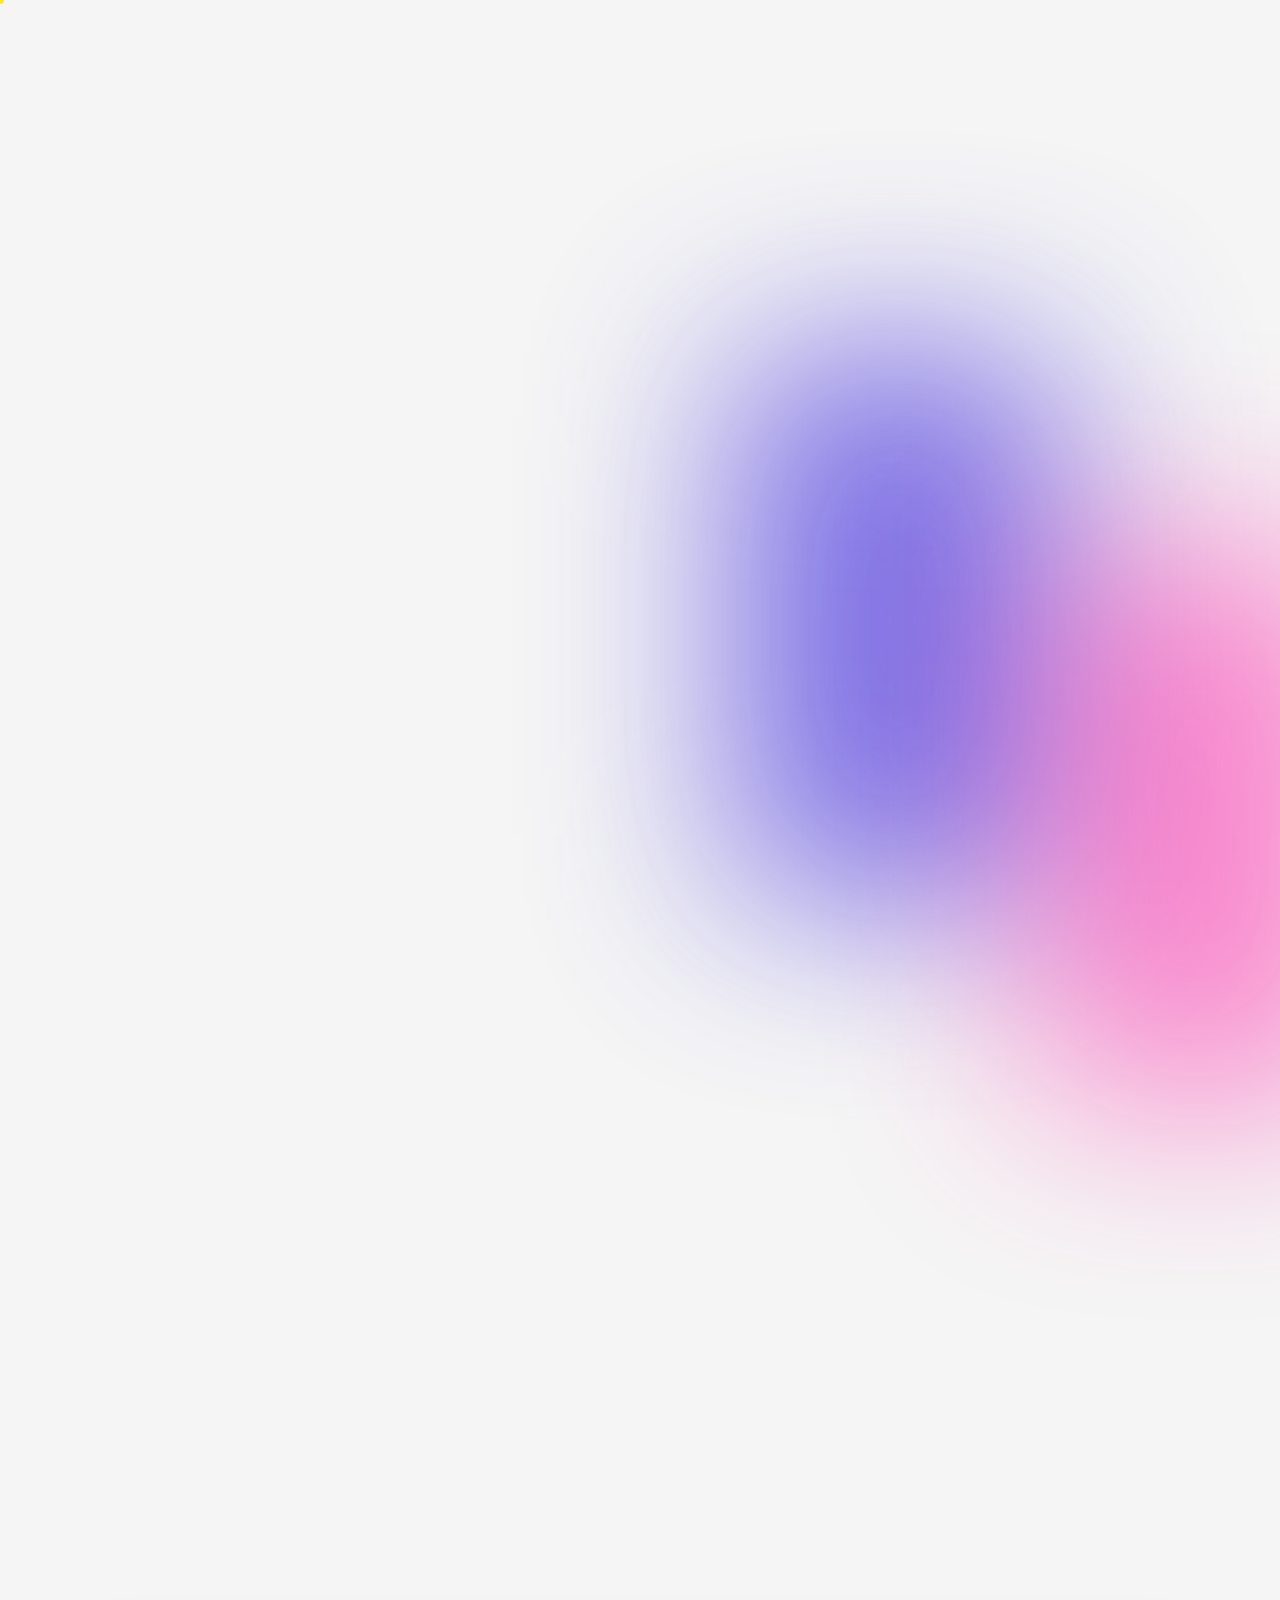
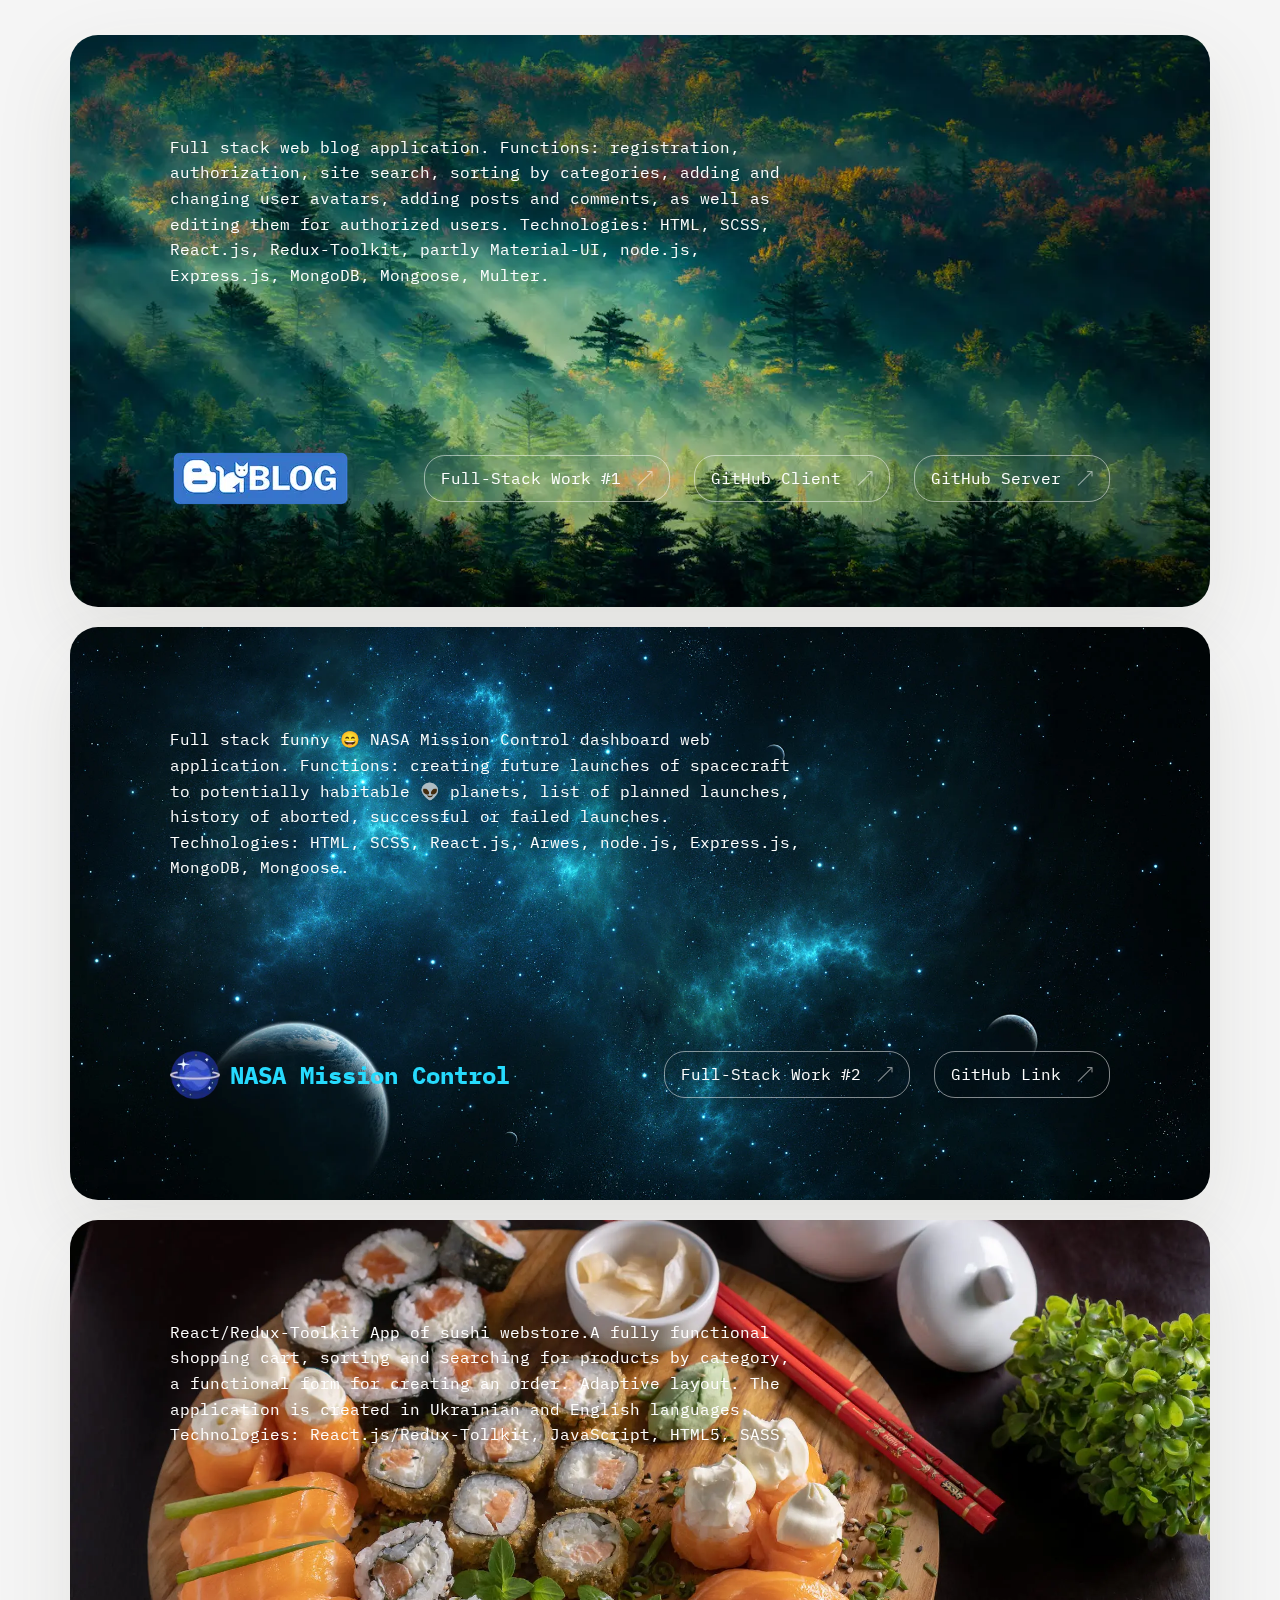
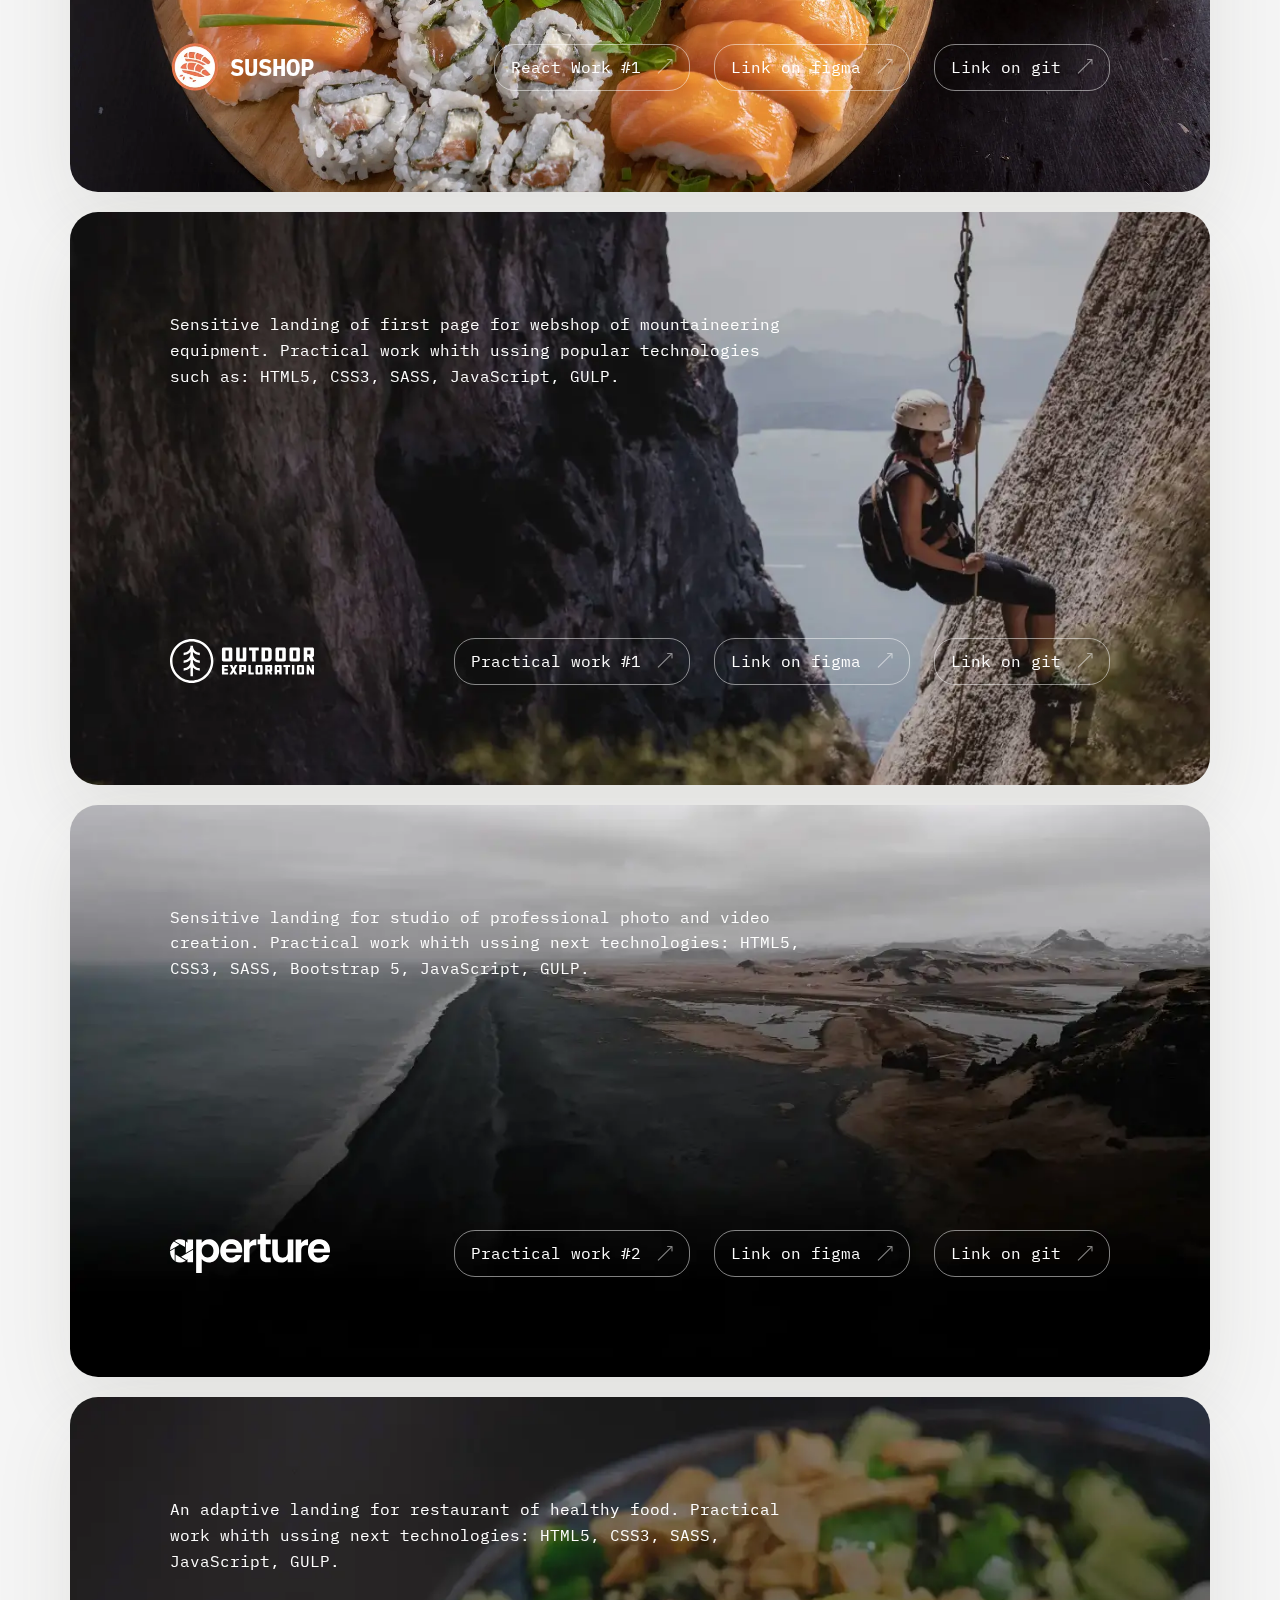
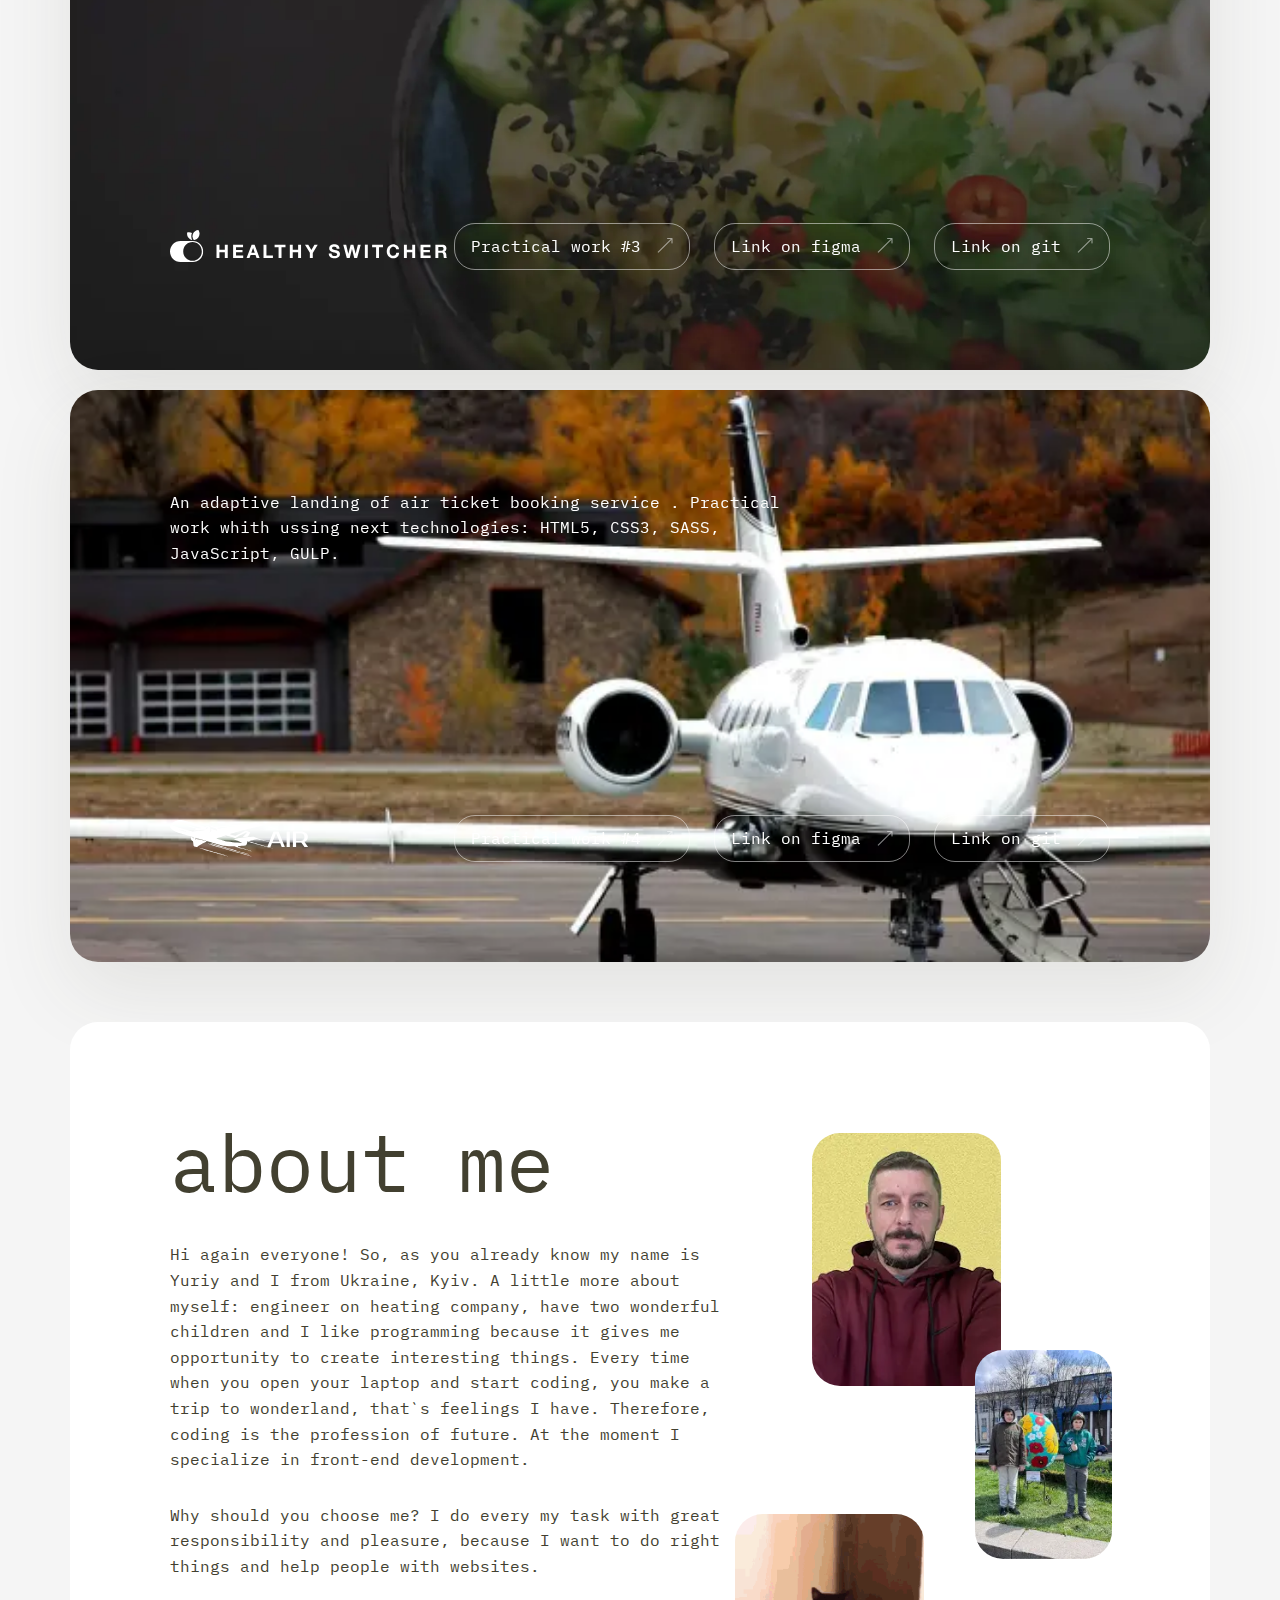
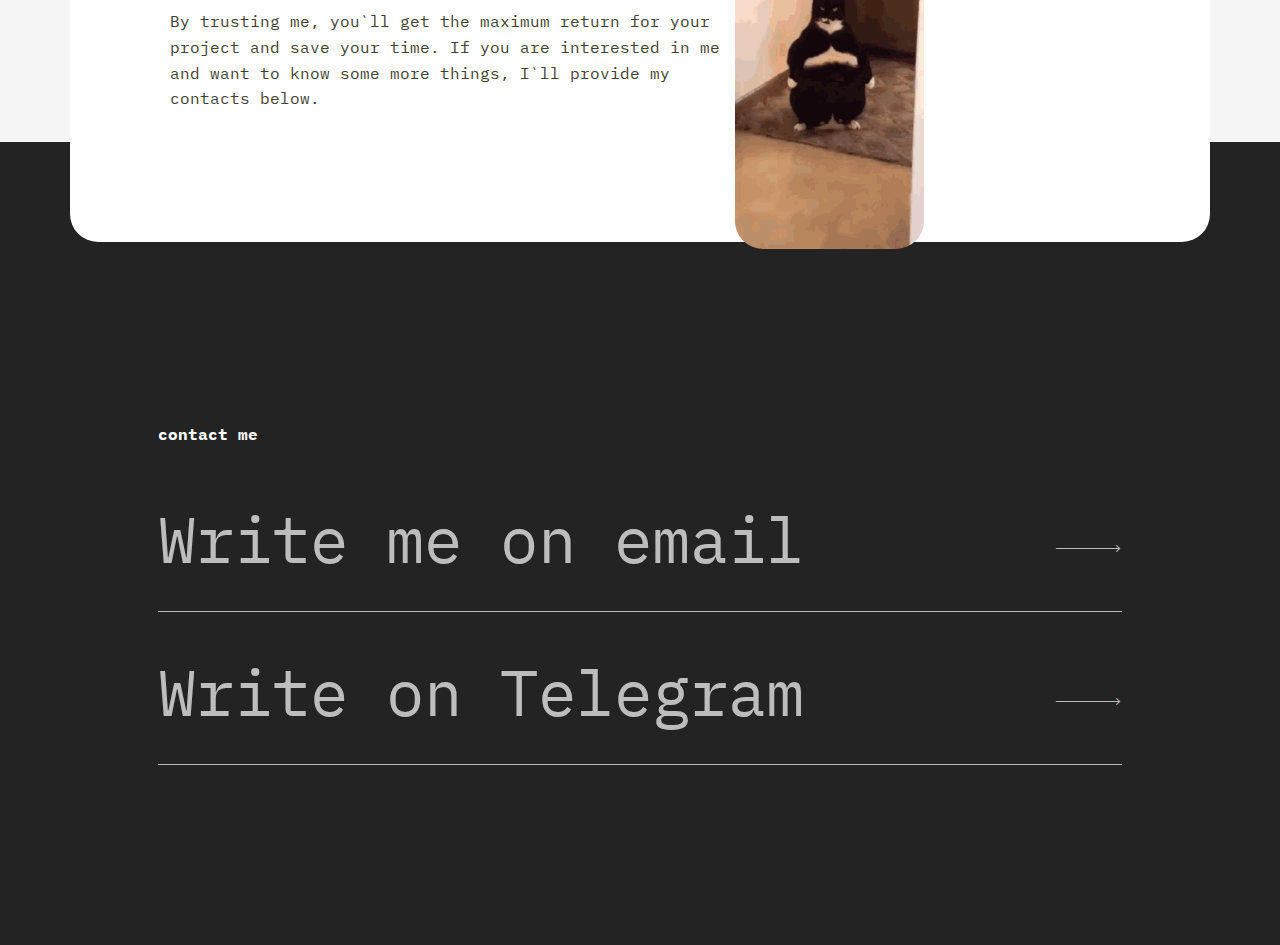
==== commit 8648c0b5: "Added nasa project" ====
--- a/index.html
+++ b/index.html
@@ -6,7 +6,7 @@
 	<meta charset="UTF-8">
 	<meta name="format-detection" content="telephone=no">
 	<!-- <style>body{opacity: 0;}</style> -->
-	<link rel="stylesheet" href="css/style.min.css?_v=20230419194646">
+	<link rel="stylesheet" href="css/style.min.css?_v=20230422130318">
 	<link rel="shortcut icon" href="favicon.ico">
 	<!-- <meta name="robots" content="noindex, nofollow"> -->
 	<meta name="viewport" content="width=device-width, initial-scale=1.0">
@@ -272,6 +272,47 @@
 								<div data-work class="work__item-content">
 									<div class="work__item work__item_outdoor">
 										<div class="work__image-ibg">
+											<picture><source srcset="img/works/nasadb.webp" type="image/webp"><img src="img/works/nasadb.jpg" alt="pic" /></picture>
+										</div>
+										<div class="work__content">
+											<div class="work__top">
+												<p class="work__text _en _active-lang">
+													Full stack funny 😄 NASA Mission Control dashboard
+													web application. Functions: creating future launches
+													of spacecraft to potentially habitable 👽 planets,
+													list of planned launches, history of aborted,
+													successful or failed launches. Technologies: HTML,
+													SCSS, React.js, Arwes, node.js, Express.js, MongoDB,
+													Mongoose.
+												</p>
+												<p class="work__text _ua">
+													Веселий 😄 фул-стак веб додаток NASA Mission Control
+													dashboard. Функції: створення майбутніх запусків
+													космічних апаратів до потенційно населених 👽
+													планет, список запланованих запусків, історія
+													відмінених, успішних або провалених запусків.
+													Технології: HTML, SCSS, React.js, Arwes, node.js,
+													Express.js, MongoDB, Mongoose.
+												</p>
+											</div>
+											<div class="work__bottom">
+												<div class="work__logo">
+													<picture><source srcset="img/works/nasalogo.webp" type="image/webp"><img src="img/works/nasalogo.png" alt="pic" class="work__logo-img" /></picture>
+													<p class="work__text-nasa">NASA Mission Control</p>
+												</div>
+												<div class="work__links-bottom">
+													<a href="https://nasa-fun-dashboard-git-main-yuramakhnitko.vercel.app/" target="_blank" class="work__link-bottom">Full-Stack Work #2</a>
+													<a href="https://github.com/YuraMakhnitko/nasa-project" target="_blank" class="work__link-bottom work__link-bottom_hidden">GitHub Link</a>
+												</div>
+											</div>
+										</div>
+									</div>
+								</div>
+							</div>
+							<div data-box class="work__box-item">
+								<div data-work class="work__item-content">
+									<div class="work__item work__item_outdoor">
+										<div class="work__image-ibg">
 											<picture><source srcset="img/works/sushopp.webp" type="image/webp"><img src="img/works/sushopp.jpeg" alt="pic" /></picture>
 										</div>
 										<div class="work__content">
@@ -297,10 +338,11 @@
 											</div>
 											<div class="work__bottom">
 												<div class="work__logo">
-													<picture><source srcset="img/works/sushoplogo.webp" type="image/webp"><img src="img/works/sushoplogo.png" alt="pic" /></picture>
-												</div>
-												<div class="work__links-bottom">
-													<a href="https://yura-makhnitko-github-io-git-main-yuramakhnitko.vercel.app/" target="_blank" class="work__link-bottom">Practical React Work #1</a>
+													<picture><source srcset="img/works/sushoplogo.webp" type="image/webp"><img src="img/works/sushoplogo.png" alt="pic" class="work__logo-img" /></picture>
+													<p class="work__text-sushop">SUSHOP</p>
+												</div>
+												<div class="work__links-bottom">
+													<a href="https://yura-makhnitko-github-io-git-main-yuramakhnitko.vercel.app/" target="_blank" class="work__link-bottom">React Work #1</a>
 													<a href="https://www.figma.com/file/EfrQOUKlPIyDNKR46UGzqF/ROMSEM-%2B-(Copy)?node-id=17%3A510&t=vSMCYLviDrpfVfhC-1" target="_blank" class="work__link-bottom work__link-bottom_hidden">Link on figma</a>
 													<a href="https://github.com/YuraMakhnitko/YuraMakhnitko.github.io" target="_blank" class="work__link-bottom work__link-bottom_hidden">Link on git</a>
 												</div>
@@ -551,7 +593,7 @@
 	</div>
 </div>
  -->
-	<script src="js/app.min.js?_v=20230419194646"></script>
+	<script src="js/app.min.js?_v=20230422130318"></script>
 </body>
 
 </html>--- a/css/style.min.css
+++ b/css/style.min.css
@@ -3,4 +3,4 @@
  * Copyright 2011-2022 The Bootstrap Authors
  * Copyright 2011-2022 Twitter, Inc.
  * Licensed under MIT (https://github.com/twbs/bootstrap/blob/main/LICENSE)
- */:root{--bs-blue:#0d6efd;--bs-indigo:#6610f2;--bs-purple:#6f42c1;--bs-pink:#d63384;--bs-red:#dc3545;--bs-orange:#fd7e14;--bs-yellow:#ffc107;--bs-green:#198754;--bs-teal:#20c997;--bs-cyan:#0dcaf0;--bs-black:#000;--bs-white:#fff;--bs-gray:#6c757d;--bs-gray-dark:#343a40;--bs-gray-100:#f8f9fa;--bs-gray-200:#e9ecef;--bs-gray-300:#dee2e6;--bs-gray-400:#ced4da;--bs-gray-500:#adb5bd;--bs-gray-600:#6c757d;--bs-gray-700:#495057;--bs-gray-800:#343a40;--bs-gray-900:#212529;--bs-primary:#0d6efd;--bs-secondary:#6c757d;--bs-success:#198754;--bs-info:#0dcaf0;--bs-warning:#ffc107;--bs-danger:#dc3545;--bs-light:#f8f9fa;--bs-dark:#212529;--bs-primary-rgb:13,110,253;--bs-secondary-rgb:108,117,125;--bs-success-rgb:25,135,84;--bs-info-rgb:13,202,240;--bs-warning-rgb:255,193,7;--bs-danger-rgb:220,53,69;--bs-light-rgb:248,249,250;--bs-dark-rgb:33,37,41;--bs-white-rgb:255,255,255;--bs-black-rgb:0,0,0;--bs-body-color-rgb:33,37,41;--bs-body-bg-rgb:255,255,255;--bs-font-sans-serif:system-ui,-apple-system,"Segoe UI",Roboto,"Helvetica Neue","Noto Sans","Liberation Sans",Arial,sans-serif,"Apple Color Emoji","Segoe UI Emoji","Segoe UI Symbol","Noto Color Emoji";--bs-font-monospace:SFMono-Regular,Menlo,Monaco,Consolas,"Liberation Mono","Courier New",monospace;--bs-gradient:linear-gradient(180deg, rgba(255, 255, 255, 0.15), rgba(255, 255, 255, 0));--bs-body-font-family:var(--bs-font-sans-serif);--bs-body-font-size:1rem;--bs-body-font-weight:400;--bs-body-line-height:1.5;--bs-body-color:#212529;--bs-body-bg:#fff;--bs-border-width:1px;--bs-border-style:solid;--bs-border-color:#dee2e6;--bs-border-color-translucent:rgba(0, 0, 0, 0.175);--bs-border-radius:0.375rem;--bs-border-radius-sm:0.25rem;--bs-border-radius-lg:0.5rem;--bs-border-radius-xl:1rem;--bs-border-radius-2xl:2rem;--bs-border-radius-pill:50rem;--bs-link-color:#0d6efd;--bs-link-hover-color:#0a58ca;--bs-code-color:#d63384;--bs-highlight-bg:#fff3cd}*,::after,::before{-webkit-box-sizing:border-box;box-sizing:border-box}body{margin:0;font-family:var(--bs-body-font-family);font-size:var(--bs-body-font-size);font-weight:var(--bs-body-font-weight);line-height:var(--bs-body-line-height);color:var(--bs-body-color);text-align:var(--bs-body-text-align);background-color:var(--bs-body-bg);-webkit-text-size-adjust:100%;-webkit-tap-highlight-color:transparent}hr{margin:1rem 0;color:inherit;border:0;border-top:1px solid;opacity:.25}.h1,.h2,.h3,.h4,.h5,.h6,h1,h2,h3,h4,h5,h6{margin-top:0;margin-bottom:.5rem;font-weight:500;line-height:1.2}.h1,h1{font-size:calc(1.375rem + 1.5vw)}.h2,h2{font-size:calc(1.325rem + .9vw)}.h3,h3{font-size:calc(1.3rem + .6vw)}.h4,h4{font-size:calc(1.275rem + .3vw)}.h5,h5{font-size:1.25rem}.h6,h6{font-size:1rem}p{margin-top:0;margin-bottom:1rem}abbr[title]{-webkit-text-decoration:underline dotted;text-decoration:underline dotted;cursor:help;-webkit-text-decoration-skip-ink:none;text-decoration-skip-ink:none}address{margin-bottom:1rem;font-style:normal;line-height:inherit}ol,ul{padding-left:2rem}dl,ol,ul{margin-top:0;margin-bottom:1rem}ol ol,ol ul,ul ol,ul ul{margin-bottom:0}dt{font-weight:700}dd{margin-bottom:.5rem;margin-left:0}blockquote{margin:0 0 1rem}b,strong{font-weight:bolder}.small,small{font-size:.875em}.mark,mark{padding:.1875em;background-color:var(--bs-highlight-bg)}sub,sup{position:relative;font-size:.75em;line-height:0;vertical-align:baseline}sub{bottom:-.25em}sup{top:-.5em}a{color:var(--bs-link-color);text-decoration:underline}a:hover{color:var(--bs-link-hover-color)}a:not([href]):not([class]),a:not([href]):not([class]):hover{color:inherit;text-decoration:none}code,kbd,pre,samp{font-family:var(--bs-font-monospace);font-size:1em}pre{display:block;margin-top:0;margin-bottom:1rem;overflow:auto;font-size:.875em}pre code{font-size:inherit;color:inherit;word-break:normal}code{font-size:.875em;color:var(--bs-code-color);word-wrap:break-word}a>code{color:inherit}kbd{padding:.1875rem .375rem;font-size:.875em;color:var(--bs-body-bg);background-color:var(--bs-body-color);border-radius:.25rem}kbd kbd{padding:0;font-size:1em}figure{margin:0 0 1rem}img,svg{vertical-align:middle}table{caption-side:bottom;border-collapse:collapse}caption{padding-top:.5rem;padding-bottom:.5rem;color:#6c757d;text-align:left}th{text-align:inherit;text-align:-webkit-match-parent}tbody,td,tfoot,th,thead,tr{border-color:inherit;border-style:solid;border-width:0}label{display:inline-block}button{border-radius:0}button:focus:not(:focus-visible){outline:0}button,input,optgroup,select,textarea{margin:0;font-family:inherit;font-size:inherit;line-height:inherit}button,select{text-transform:none}[role=button]{cursor:pointer}select{word-wrap:normal}select:disabled{opacity:1}[list]:not([type=date]):not([type=datetime-local]):not([type=month]):not([type=week]):not([type=time])::-webkit-calendar-picker-indicator{display:none!important}[type=button],[type=reset],[type=submit],button{-webkit-appearance:button}[type=button]:not(:disabled),[type=reset]:not(:disabled),[type=submit]:not(:disabled),button:not(:disabled){cursor:pointer}::-moz-focus-inner{padding:0;border-style:none}textarea{resize:vertical}fieldset{min-width:0;padding:0;margin:0;border:0}legend{float:left;width:100%;padding:0;margin-bottom:.5rem;font-size:calc(1.275rem + .3vw);line-height:inherit}legend+*{clear:left}::-webkit-datetime-edit-day-field,::-webkit-datetime-edit-fields-wrapper,::-webkit-datetime-edit-hour-field,::-webkit-datetime-edit-minute,::-webkit-datetime-edit-month-field,::-webkit-datetime-edit-text,::-webkit-datetime-edit-year-field{padding:0}::-webkit-inner-spin-button{height:auto}[type=search]{outline-offset:-2px;-webkit-appearance:textfield}::-webkit-search-decoration{-webkit-appearance:none}::-webkit-color-swatch-wrapper{padding:0}::-webkit-file-upload-button{font:inherit;-webkit-appearance:button}::file-selector-button{font:inherit;-webkit-appearance:button}output{display:inline-block}iframe{border:0}summary{display:list-item;cursor:pointer}progress{vertical-align:baseline}[hidden]{display:none!important}.lead{font-size:1.25rem;font-weight:300}.display-1{font-size:calc(1.625rem + 4.5vw);font-weight:300;line-height:1.2}.display-2{font-size:calc(1.575rem + 3.9vw);font-weight:300;line-height:1.2}.display-3{font-size:calc(1.525rem + 3.3vw);font-weight:300;line-height:1.2}.display-4{font-size:calc(1.475rem + 2.7vw);font-weight:300;line-height:1.2}.display-5{font-size:calc(1.425rem + 2.1vw);font-weight:300;line-height:1.2}.display-6{font-size:calc(1.375rem + 1.5vw);font-weight:300;line-height:1.2}.list-unstyled{padding-left:0;list-style:none}.list-inline{padding-left:0;list-style:none}.list-inline-item{display:inline-block}.list-inline-item:not(:last-child){margin-right:.5rem}.initialism{font-size:.875em;text-transform:uppercase}.blockquote{margin-bottom:1rem;font-size:1.25rem}.blockquote>:last-child{margin-bottom:0}.blockquote-footer{margin-top:-1rem;margin-bottom:1rem;font-size:.875em;color:#6c757d}.blockquote-footer::before{content:"— "}.img-fluid{max-width:100%;height:auto}.img-thumbnail{padding:.25rem;background-color:#fff;border:1px solid var(--bs-border-color);border-radius:.375rem;max-width:100%;height:auto}.figure{display:inline-block}.figure-img{margin-bottom:.5rem;line-height:1}.figure-caption{font-size:.875em;color:#6c757d}.container,.container-fluid,.container-lg,.container-md,.container-sm,.container-xl,.container-xxl{--bs-gutter-x:1.5rem;--bs-gutter-y:0;width:100%;padding-right:calc(var(--bs-gutter-x) * .5);padding-left:calc(var(--bs-gutter-x) * .5);margin-right:auto;margin-left:auto}.row{--bs-gutter-x:1.5rem;--bs-gutter-y:0;display:-webkit-box;display:-ms-flexbox;display:flex;-ms-flex-wrap:wrap;flex-wrap:wrap;margin-top:calc(-1 * var(--bs-gutter-y));margin-right:calc(-.5 * var(--bs-gutter-x));margin-left:calc(-.5 * var(--bs-gutter-x))}.row>*{-ms-flex-negative:0;flex-shrink:0;width:100%;max-width:100%;padding-right:calc(var(--bs-gutter-x) * .5);padding-left:calc(var(--bs-gutter-x) * .5);margin-top:var(--bs-gutter-y)}.col{-webkit-box-flex:1;-ms-flex:1 0 0%;flex:1 0 0%}.row-cols-auto>*{-webkit-box-flex:0;-ms-flex:0 0 auto;flex:0 0 auto;width:auto}.row-cols-1>*{-webkit-box-flex:0;-ms-flex:0 0 auto;flex:0 0 auto;width:100%}.row-cols-2>*{-webkit-box-flex:0;-ms-flex:0 0 auto;flex:0 0 auto;width:50%}.row-cols-3>*{-webkit-box-flex:0;-ms-flex:0 0 auto;flex:0 0 auto;width:33.3333333333%}.row-cols-4>*{-webkit-box-flex:0;-ms-flex:0 0 auto;flex:0 0 auto;width:25%}.row-cols-5>*{-webkit-box-flex:0;-ms-flex:0 0 auto;flex:0 0 auto;width:20%}.row-cols-6>*{-webkit-box-flex:0;-ms-flex:0 0 auto;flex:0 0 auto;width:16.6666666667%}.col-auto{-webkit-box-flex:0;-ms-flex:0 0 auto;flex:0 0 auto;width:auto}.col-1{-webkit-box-flex:0;-ms-flex:0 0 auto;flex:0 0 auto;width:8.33333333%}.col-2{-webkit-box-flex:0;-ms-flex:0 0 auto;flex:0 0 auto;width:16.66666667%}.col-3{-webkit-box-flex:0;-ms-flex:0 0 auto;flex:0 0 auto;width:25%}.col-4{-webkit-box-flex:0;-ms-flex:0 0 auto;flex:0 0 auto;width:33.33333333%}.col-5{-webkit-box-flex:0;-ms-flex:0 0 auto;flex:0 0 auto;width:41.66666667%}.col-6{-webkit-box-flex:0;-ms-flex:0 0 auto;flex:0 0 auto;width:50%}.col-7{-webkit-box-flex:0;-ms-flex:0 0 auto;flex:0 0 auto;width:58.33333333%}.col-8{-webkit-box-flex:0;-ms-flex:0 0 auto;flex:0 0 auto;width:66.66666667%}.col-9{-webkit-box-flex:0;-ms-flex:0 0 auto;flex:0 0 auto;width:75%}.col-10{-webkit-box-flex:0;-ms-flex:0 0 auto;flex:0 0 auto;width:83.33333333%}.col-11{-webkit-box-flex:0;-ms-flex:0 0 auto;flex:0 0 auto;width:91.66666667%}.col-12{-webkit-box-flex:0;-ms-flex:0 0 auto;flex:0 0 auto;width:100%}.offset-1{margin-left:8.33333333%}.offset-2{margin-left:16.66666667%}.offset-3{margin-left:25%}.offset-4{margin-left:33.33333333%}.offset-5{margin-left:41.66666667%}.offset-6{margin-left:50%}.offset-7{margin-left:58.33333333%}.offset-8{margin-left:66.66666667%}.offset-9{margin-left:75%}.offset-10{margin-left:83.33333333%}.offset-11{margin-left:91.66666667%}.g-0,.gx-0{--bs-gutter-x:0}.g-0,.gy-0{--bs-gutter-y:0}.g-1,.gx-1{--bs-gutter-x:0.25rem}.g-1,.gy-1{--bs-gutter-y:0.25rem}.g-2,.gx-2{--bs-gutter-x:0.5rem}.g-2,.gy-2{--bs-gutter-y:0.5rem}.g-3,.gx-3{--bs-gutter-x:1rem}.g-3,.gy-3{--bs-gutter-y:1rem}.g-4,.gx-4{--bs-gutter-x:1.5rem}.g-4,.gy-4{--bs-gutter-y:1.5rem}.g-5,.gx-5{--bs-gutter-x:3rem}.g-5,.gy-5{--bs-gutter-y:3rem}.table{--bs-table-color:var(--bs-body-color);--bs-table-bg:transparent;--bs-table-border-color:var(--bs-border-color);--bs-table-accent-bg:transparent;--bs-table-striped-color:var(--bs-body-color);--bs-table-striped-bg:rgba(0, 0, 0, 0.05);--bs-table-active-color:var(--bs-body-color);--bs-table-active-bg:rgba(0, 0, 0, 0.1);--bs-table-hover-color:var(--bs-body-color);--bs-table-hover-bg:rgba(0, 0, 0, 0.075);width:100%;margin-bottom:1rem;color:var(--bs-table-color);vertical-align:top;border-color:var(--bs-table-border-color)}.table>:not(caption)>*>*{padding:.5rem .5rem;background-color:var(--bs-table-bg);border-bottom-width:1px;-webkit-box-shadow:inset 0 0 0 9999px var(--bs-table-accent-bg);box-shadow:inset 0 0 0 9999px var(--bs-table-accent-bg)}.table>tbody{vertical-align:inherit}.table>thead{vertical-align:bottom}.table-group-divider{border-top:2px solid currentcolor}.caption-top{caption-side:top}.table-sm>:not(caption)>*>*{padding:.25rem .25rem}.table-bordered>:not(caption)>*{border-width:1px 0}.table-bordered>:not(caption)>*>*{border-width:0 1px}.table-borderless>:not(caption)>*>*{border-bottom-width:0}.table-borderless>:not(:first-child){border-top-width:0}.table-striped>tbody>tr:nth-of-type(odd)>*{--bs-table-accent-bg:var(--bs-table-striped-bg);color:var(--bs-table-striped-color)}.table-striped-columns>:not(caption)>tr>:nth-child(even){--bs-table-accent-bg:var(--bs-table-striped-bg);color:var(--bs-table-striped-color)}.table-active{--bs-table-accent-bg:var(--bs-table-active-bg);color:var(--bs-table-active-color)}.table-hover>tbody>tr:hover>*{--bs-table-accent-bg:var(--bs-table-hover-bg);color:var(--bs-table-hover-color)}.table-primary{--bs-table-color:#000;--bs-table-bg:#cfe2ff;--bs-table-border-color:#bacbe6;--bs-table-striped-bg:#c5d7f2;--bs-table-striped-color:#000;--bs-table-active-bg:#bacbe6;--bs-table-active-color:#000;--bs-table-hover-bg:#bfd1ec;--bs-table-hover-color:#000;color:var(--bs-table-color);border-color:var(--bs-table-border-color)}.table-secondary{--bs-table-color:#000;--bs-table-bg:#e2e3e5;--bs-table-border-color:#cbccce;--bs-table-striped-bg:#d7d8da;--bs-table-striped-color:#000;--bs-table-active-bg:#cbccce;--bs-table-active-color:#000;--bs-table-hover-bg:#d1d2d4;--bs-table-hover-color:#000;color:var(--bs-table-color);border-color:var(--bs-table-border-color)}.table-success{--bs-table-color:#000;--bs-table-bg:#d1e7dd;--bs-table-border-color:#bcd0c7;--bs-table-striped-bg:#c7dbd2;--bs-table-striped-color:#000;--bs-table-active-bg:#bcd0c7;--bs-table-active-color:#000;--bs-table-hover-bg:#c1d6cc;--bs-table-hover-color:#000;color:var(--bs-table-color);border-color:var(--bs-table-border-color)}.table-info{--bs-table-color:#000;--bs-table-bg:#cff4fc;--bs-table-border-color:#badce3;--bs-table-striped-bg:#c5e8ef;--bs-table-striped-color:#000;--bs-table-active-bg:#badce3;--bs-table-active-color:#000;--bs-table-hover-bg:#bfe2e9;--bs-table-hover-color:#000;color:var(--bs-table-color);border-color:var(--bs-table-border-color)}.table-warning{--bs-table-color:#000;--bs-table-bg:#fff3cd;--bs-table-border-color:#e6dbb9;--bs-table-striped-bg:#f2e7c3;--bs-table-striped-color:#000;--bs-table-active-bg:#e6dbb9;--bs-table-active-color:#000;--bs-table-hover-bg:#ece1be;--bs-table-hover-color:#000;color:var(--bs-table-color);border-color:var(--bs-table-border-color)}.table-danger{--bs-table-color:#000;--bs-table-bg:#f8d7da;--bs-table-border-color:#dfc2c4;--bs-table-striped-bg:#eccccf;--bs-table-striped-color:#000;--bs-table-active-bg:#dfc2c4;--bs-table-active-color:#000;--bs-table-hover-bg:#e5c7ca;--bs-table-hover-color:#000;color:var(--bs-table-color);border-color:var(--bs-table-border-color)}.table-light{--bs-table-color:#000;--bs-table-bg:#f8f9fa;--bs-table-border-color:#dfe0e1;--bs-table-striped-bg:#ecedee;--bs-table-striped-color:#000;--bs-table-active-bg:#dfe0e1;--bs-table-active-color:#000;--bs-table-hover-bg:#e5e6e7;--bs-table-hover-color:#000;color:var(--bs-table-color);border-color:var(--bs-table-border-color)}.table-dark{--bs-table-color:#fff;--bs-table-bg:#212529;--bs-table-border-color:#373b3e;--bs-table-striped-bg:#2c3034;--bs-table-striped-color:#fff;--bs-table-active-bg:#373b3e;--bs-table-active-color:#fff;--bs-table-hover-bg:#323539;--bs-table-hover-color:#fff;color:var(--bs-table-color);border-color:var(--bs-table-border-color)}.table-responsive{overflow-x:auto;-webkit-overflow-scrolling:touch}.form-label{margin-bottom:.5rem}.col-form-label{padding-top:calc(.375rem + 1px);padding-bottom:calc(.375rem + 1px);margin-bottom:0;font-size:inherit;line-height:1.5}.col-form-label-lg{padding-top:calc(.5rem + 1px);padding-bottom:calc(.5rem + 1px);font-size:1.25rem}.col-form-label-sm{padding-top:calc(.25rem + 1px);padding-bottom:calc(.25rem + 1px);font-size:.875rem}.form-text{margin-top:.25rem;font-size:.875em;color:#6c757d}.form-control{display:block;width:100%;padding:.375rem .75rem;font-size:1rem;font-weight:400;line-height:1.5;color:#212529;background-color:#fff;background-clip:padding-box;border:1px solid #ced4da;-webkit-appearance:none;-moz-appearance:none;appearance:none;border-radius:.375rem;-webkit-transition:border-color .15s ease-in-out,-webkit-box-shadow .15s ease-in-out;transition:border-color .15s ease-in-out,-webkit-box-shadow .15s ease-in-out;-o-transition:border-color .15s ease-in-out,box-shadow .15s ease-in-out;transition:border-color .15s ease-in-out,box-shadow .15s ease-in-out;transition:border-color .15s ease-in-out,box-shadow .15s ease-in-out,-webkit-box-shadow .15s ease-in-out}.form-control[type=file]{overflow:hidden}.form-control[type=file]:not(:disabled):not([readonly]){cursor:pointer}.form-control:focus{color:#212529;background-color:#fff;border-color:#86b7fe;outline:0;-webkit-box-shadow:0 0 0 .25rem rgba(13,110,253,.25);box-shadow:0 0 0 .25rem rgba(13,110,253,.25)}.form-control::-webkit-date-and-time-value{height:1.5em}.form-control::-webkit-input-placeholder{color:#6c757d;opacity:1}.form-control::-moz-placeholder{color:#6c757d;opacity:1}.form-control:-ms-input-placeholder{color:#6c757d;opacity:1}.form-control::-ms-input-placeholder{color:#6c757d;opacity:1}.form-control::placeholder{color:#6c757d;opacity:1}.form-control:disabled{background-color:#e9ecef;opacity:1}.form-control::-webkit-file-upload-button{padding:.375rem .75rem;margin:-.375rem -.75rem;-webkit-margin-end:.75rem;margin-inline-end:.75rem;color:#212529;background-color:#e9ecef;pointer-events:none;border-color:inherit;border-style:solid;border-width:0;border-inline-end-width:1px;border-radius:0;-webkit-transition:color .15s ease-in-out,background-color .15s ease-in-out,border-color .15s ease-in-out,-webkit-box-shadow .15s ease-in-out;transition:color .15s ease-in-out,background-color .15s ease-in-out,border-color .15s ease-in-out,-webkit-box-shadow .15s ease-in-out;transition:color .15s ease-in-out,background-color .15s ease-in-out,border-color .15s ease-in-out,box-shadow .15s ease-in-out;transition:color .15s ease-in-out,background-color .15s ease-in-out,border-color .15s ease-in-out,box-shadow .15s ease-in-out,-webkit-box-shadow .15s ease-in-out}.form-control::file-selector-button{padding:.375rem .75rem;margin:-.375rem -.75rem;-webkit-margin-end:.75rem;margin-inline-end:.75rem;color:#212529;background-color:#e9ecef;pointer-events:none;border-color:inherit;border-style:solid;border-width:0;border-inline-end-width:1px;border-radius:0;-webkit-transition:color .15s ease-in-out,background-color .15s ease-in-out,border-color .15s ease-in-out,-webkit-box-shadow .15s ease-in-out;transition:color .15s ease-in-out,background-color .15s ease-in-out,border-color .15s ease-in-out,-webkit-box-shadow .15s ease-in-out;-o-transition:color .15s ease-in-out,background-color .15s ease-in-out,border-color .15s ease-in-out,box-shadow .15s ease-in-out;transition:color .15s ease-in-out,background-color .15s ease-in-out,border-color .15s ease-in-out,box-shadow .15s ease-in-out;transition:color .15s ease-in-out,background-color .15s ease-in-out,border-color .15s ease-in-out,box-shadow .15s ease-in-out,-webkit-box-shadow .15s ease-in-out}.form-control:hover:not(:disabled):not([readonly])::-webkit-file-upload-button{background-color:#dde0e3}.form-control:hover:not(:disabled):not([readonly])::file-selector-button{background-color:#dde0e3}.form-control-plaintext{display:block;width:100%;padding:.375rem 0;margin-bottom:0;line-height:1.5;color:#212529;background-color:transparent;border:solid transparent;border-width:1px 0}.form-control-plaintext:focus{outline:0}.form-control-plaintext.form-control-lg,.form-control-plaintext.form-control-sm{padding-right:0;padding-left:0}.form-control-sm{min-height:calc(1.5em + .5rem + 2px);padding:.25rem .5rem;font-size:.875rem;border-radius:.25rem}.form-control-sm::-webkit-file-upload-button{padding:.25rem .5rem;margin:-.25rem -.5rem;-webkit-margin-end:.5rem;margin-inline-end:.5rem}.form-control-sm::file-selector-button{padding:.25rem .5rem;margin:-.25rem -.5rem;-webkit-margin-end:.5rem;margin-inline-end:.5rem}.form-control-lg{min-height:calc(1.5em + 1rem + 2px);padding:.5rem 1rem;font-size:1.25rem;border-radius:.5rem}.form-control-lg::-webkit-file-upload-button{padding:.5rem 1rem;margin:-.5rem -1rem;-webkit-margin-end:1rem;margin-inline-end:1rem}.form-control-lg::file-selector-button{padding:.5rem 1rem;margin:-.5rem -1rem;-webkit-margin-end:1rem;margin-inline-end:1rem}textarea.form-control{min-height:calc(1.5em + .75rem + 2px)}textarea.form-control-sm{min-height:calc(1.5em + .5rem + 2px)}textarea.form-control-lg{min-height:calc(1.5em + 1rem + 2px)}.form-control-color{width:3rem;height:calc(1.5em + .75rem + 2px);padding:.375rem}.form-control-color:not(:disabled):not([readonly]){cursor:pointer}.form-control-color::-moz-color-swatch{border:0!important;border-radius:.375rem}.form-control-color::-webkit-color-swatch{border-radius:.375rem}.form-control-color.form-control-sm{height:calc(1.5em + .5rem + 2px)}.form-control-color.form-control-lg{height:calc(1.5em + 1rem + 2px)}.form-select{display:block;width:100%;padding:.375rem 2.25rem .375rem .75rem;-moz-padding-start:calc(.75rem - 3px);font-size:1rem;font-weight:400;line-height:1.5;color:#212529;background-color:#fff;background-image:url("data:image/svg+xml,%3csvg xmlns=%27http://www.w3.org/2000/svg%27 viewBox=%270 0 16 16%27%3e%3cpath fill=%27none%27 stroke=%27%23343a40%27 stroke-linecap=%27round%27 stroke-linejoin=%27round%27 stroke-width=%272%27 d=%27m2 5 6 6 6-6%27/%3e%3c/svg%3e");background-repeat:no-repeat;background-position:right .75rem center;background-size:16px 12px;border:1px solid #ced4da;border-radius:.375rem;-webkit-transition:border-color .15s ease-in-out,-webkit-box-shadow .15s ease-in-out;transition:border-color .15s ease-in-out,-webkit-box-shadow .15s ease-in-out;-o-transition:border-color .15s ease-in-out,box-shadow .15s ease-in-out;transition:border-color .15s ease-in-out,box-shadow .15s ease-in-out;transition:border-color .15s ease-in-out,box-shadow .15s ease-in-out,-webkit-box-shadow .15s ease-in-out;-webkit-appearance:none;-moz-appearance:none;appearance:none}.form-select:focus{border-color:#86b7fe;outline:0;-webkit-box-shadow:0 0 0 .25rem rgba(13,110,253,.25);box-shadow:0 0 0 .25rem rgba(13,110,253,.25)}.form-select[multiple],.form-select[size]:not([size="1"]){padding-right:.75rem;background-image:none}.form-select:disabled{background-color:#e9ecef}.form-select:-moz-focusring{color:transparent;text-shadow:0 0 0 #212529}.form-select-sm{padding-top:.25rem;padding-bottom:.25rem;padding-left:.5rem;font-size:.875rem;border-radius:.25rem}.form-select-lg{padding-top:.5rem;padding-bottom:.5rem;padding-left:1rem;font-size:1.25rem;border-radius:.5rem}.form-check{display:block;min-height:1.5rem;padding-left:1.5em;margin-bottom:.125rem}.form-check .form-check-input{float:left;margin-left:-1.5em}.form-check-reverse{padding-right:1.5em;padding-left:0;text-align:right}.form-check-reverse .form-check-input{float:right;margin-right:-1.5em;margin-left:0}.form-check-input{width:1em;height:1em;margin-top:.25em;vertical-align:top;background-color:#fff;background-repeat:no-repeat;background-position:center;background-size:contain;border:1px solid rgba(0,0,0,.25);-webkit-appearance:none;-moz-appearance:none;appearance:none;-webkit-print-color-adjust:exact;print-color-adjust:exact}.form-check-input[type=checkbox]{border-radius:.25em}.form-check-input[type=radio]{border-radius:50%}.form-check-input:active{-webkit-filter:brightness(90%);filter:brightness(90%)}.form-check-input:focus{border-color:#86b7fe;outline:0;-webkit-box-shadow:0 0 0 .25rem rgba(13,110,253,.25);box-shadow:0 0 0 .25rem rgba(13,110,253,.25)}.form-check-input:checked{background-color:#0d6efd;border-color:#0d6efd}.form-check-input:checked[type=checkbox]{background-image:url("data:image/svg+xml,%3csvg xmlns=%27http://www.w3.org/2000/svg%27 viewBox=%270 0 20 20%27%3e%3cpath fill=%27none%27 stroke=%27%23fff%27 stroke-linecap=%27round%27 stroke-linejoin=%27round%27 stroke-width=%273%27 d=%27m6 10 3 3 6-6%27/%3e%3c/svg%3e")}.form-check-input:checked[type=radio]{background-image:url("data:image/svg+xml,%3csvg xmlns=%27http://www.w3.org/2000/svg%27 viewBox=%27-4 -4 8 8%27%3e%3ccircle r=%272%27 fill=%27%23fff%27/%3e%3c/svg%3e")}.form-check-input[type=checkbox]:indeterminate{background-color:#0d6efd;border-color:#0d6efd;background-image:url("data:image/svg+xml,%3csvg xmlns=%27http://www.w3.org/2000/svg%27 viewBox=%270 0 20 20%27%3e%3cpath fill=%27none%27 stroke=%27%23fff%27 stroke-linecap=%27round%27 stroke-linejoin=%27round%27 stroke-width=%273%27 d=%27M6 10h8%27/%3e%3c/svg%3e")}.form-check-input:disabled{pointer-events:none;-webkit-filter:none;filter:none;opacity:.5}.form-check-input:disabled~.form-check-label,.form-check-input[disabled]~.form-check-label{cursor:default;opacity:.5}.form-switch{padding-left:2.5em}.form-switch .form-check-input{width:2em;margin-left:-2.5em;background-image:url("data:image/svg+xml,%3csvg xmlns=%27http://www.w3.org/2000/svg%27 viewBox=%27-4 -4 8 8%27%3e%3ccircle r=%273%27 fill=%27rgba%280, 0, 0, 0.25%29%27/%3e%3c/svg%3e");background-position:left center;border-radius:2em;-webkit-transition:background-position .15s ease-in-out;-o-transition:background-position .15s ease-in-out;transition:background-position .15s ease-in-out}.form-switch .form-check-input:focus{background-image:url("data:image/svg+xml,%3csvg xmlns=%27http://www.w3.org/2000/svg%27 viewBox=%27-4 -4 8 8%27%3e%3ccircle r=%273%27 fill=%27%2386b7fe%27/%3e%3c/svg%3e")}.form-switch .form-check-input:checked{background-position:right center;background-image:url("data:image/svg+xml,%3csvg xmlns=%27http://www.w3.org/2000/svg%27 viewBox=%27-4 -4 8 8%27%3e%3ccircle r=%273%27 fill=%27%23fff%27/%3e%3c/svg%3e")}.form-switch.form-check-reverse{padding-right:2.5em;padding-left:0}.form-switch.form-check-reverse .form-check-input{margin-right:-2.5em;margin-left:0}.form-check-inline{display:inline-block;margin-right:1rem}.btn-check{position:absolute;clip:rect(0,0,0,0);pointer-events:none}.btn-check:disabled+.btn,.btn-check[disabled]+.btn{pointer-events:none;-webkit-filter:none;filter:none;opacity:.65}.form-range{width:100%;height:1.5rem;padding:0;background-color:transparent;-webkit-appearance:none;-moz-appearance:none;appearance:none}.form-range:focus{outline:0}.form-range:focus::-webkit-slider-thumb{-webkit-box-shadow:0 0 0 1px #fff,0 0 0 .25rem rgba(13,110,253,.25);box-shadow:0 0 0 1px #fff,0 0 0 .25rem rgba(13,110,253,.25)}.form-range:focus::-moz-range-thumb{box-shadow:0 0 0 1px #fff,0 0 0 .25rem rgba(13,110,253,.25)}.form-range::-moz-focus-outer{border:0}.form-range::-webkit-slider-thumb{width:1rem;height:1rem;margin-top:-.25rem;background-color:#0d6efd;border:0;border-radius:1rem;-webkit-transition:background-color .15s ease-in-out,border-color .15s ease-in-out,-webkit-box-shadow .15s ease-in-out;transition:background-color .15s ease-in-out,border-color .15s ease-in-out,-webkit-box-shadow .15s ease-in-out;transition:background-color .15s ease-in-out,border-color .15s ease-in-out,box-shadow .15s ease-in-out;transition:background-color .15s ease-in-out,border-color .15s ease-in-out,box-shadow .15s ease-in-out,-webkit-box-shadow .15s ease-in-out;-webkit-appearance:none;appearance:none}.form-range::-webkit-slider-thumb:active{background-color:#b6d4fe}.form-range::-webkit-slider-runnable-track{width:100%;height:.5rem;color:transparent;cursor:pointer;background-color:#dee2e6;border-color:transparent;border-radius:1rem}.form-range::-moz-range-thumb{width:1rem;height:1rem;background-color:#0d6efd;border:0;border-radius:1rem;-moz-transition:background-color .15s ease-in-out,border-color .15s ease-in-out,box-shadow .15s ease-in-out;transition:background-color .15s ease-in-out,border-color .15s ease-in-out,box-shadow .15s ease-in-out;-moz-appearance:none;appearance:none}.form-range::-moz-range-thumb:active{background-color:#b6d4fe}.form-range::-moz-range-track{width:100%;height:.5rem;color:transparent;cursor:pointer;background-color:#dee2e6;border-color:transparent;border-radius:1rem}.form-range:disabled{pointer-events:none}.form-range:disabled::-webkit-slider-thumb{background-color:#adb5bd}.form-range:disabled::-moz-range-thumb{background-color:#adb5bd}.form-floating{position:relative}.form-floating>.form-control,.form-floating>.form-control-plaintext,.form-floating>.form-select{height:calc(3.5rem + 2px);line-height:1.25}.form-floating>label{position:absolute;top:0;left:0;width:100%;height:100%;padding:1rem .75rem;overflow:hidden;text-align:start;-o-text-overflow:ellipsis;text-overflow:ellipsis;white-space:nowrap;pointer-events:none;border:1px solid transparent;-webkit-transform-origin:0 0;-ms-transform-origin:0 0;transform-origin:0 0;-webkit-transition:opacity .1s ease-in-out,-webkit-transform .1s ease-in-out;transition:opacity .1s ease-in-out,-webkit-transform .1s ease-in-out;-o-transition:opacity .1s ease-in-out,transform .1s ease-in-out;transition:opacity .1s ease-in-out,transform .1s ease-in-out;transition:opacity .1s ease-in-out,transform .1s ease-in-out,-webkit-transform .1s ease-in-out}.form-floating>.form-control,.form-floating>.form-control-plaintext{padding:1rem .75rem}.form-floating>.form-control-plaintext::-webkit-input-placeholder,.form-floating>.form-control::-webkit-input-placeholder{color:transparent}.form-floating>.form-control-plaintext::-moz-placeholder,.form-floating>.form-control::-moz-placeholder{color:transparent}.form-floating>.form-control-plaintext:-ms-input-placeholder,.form-floating>.form-control:-ms-input-placeholder{color:transparent}.form-floating>.form-control-plaintext::-ms-input-placeholder,.form-floating>.form-control::-ms-input-placeholder{color:transparent}.form-floating>.form-control-plaintext::placeholder,.form-floating>.form-control::placeholder{color:transparent}.form-floating>.form-control-plaintext:not(:-moz-placeholder-shown),.form-floating>.form-control:not(:-moz-placeholder-shown){padding-top:1.625rem;padding-bottom:.625rem}.form-floating>.form-control-plaintext:not(:-ms-input-placeholder),.form-floating>.form-control:not(:-ms-input-placeholder){padding-top:1.625rem;padding-bottom:.625rem}.form-floating>.form-control-plaintext:focus,.form-floating>.form-control-plaintext:not(:placeholder-shown),.form-floating>.form-control:focus,.form-floating>.form-control:not(:placeholder-shown){padding-top:1.625rem;padding-bottom:.625rem}.form-floating>.form-control-plaintext:-webkit-autofill,.form-floating>.form-control:-webkit-autofill{padding-top:1.625rem;padding-bottom:.625rem}.form-floating>.form-select{padding-top:1.625rem;padding-bottom:.625rem}.form-floating>.form-control:not(:-moz-placeholder-shown)~label{opacity:.65;transform:scale(.85) translateY(-.5rem) translateX(.15rem)}.form-floating>.form-control:not(:-ms-input-placeholder)~label{opacity:.65;-ms-transform:scale(.85) translateY(-.5rem) translateX(.15rem);transform:scale(.85) translateY(-.5rem) translateX(.15rem)}.form-floating>.form-control-plaintext~label,.form-floating>.form-control:focus~label,.form-floating>.form-control:not(:placeholder-shown)~label,.form-floating>.form-select~label{opacity:.65;-webkit-transform:scale(.85) translateY(-.5rem) translateX(.15rem);-ms-transform:scale(.85) translateY(-.5rem) translateX(.15rem);transform:scale(.85) translateY(-.5rem) translateX(.15rem)}.form-floating>.form-control:-webkit-autofill~label{opacity:.65;-webkit-transform:scale(.85) translateY(-.5rem) translateX(.15rem);transform:scale(.85) translateY(-.5rem) translateX(.15rem)}.form-floating>.form-control-plaintext~label{border-width:1px 0}.input-group{position:relative;display:-webkit-box;display:-ms-flexbox;display:flex;-ms-flex-wrap:wrap;flex-wrap:wrap;-webkit-box-align:stretch;-ms-flex-align:stretch;align-items:stretch;width:100%}.input-group>.form-control,.input-group>.form-floating,.input-group>.form-select{position:relative;-webkit-box-flex:1;-ms-flex:1 1 auto;flex:1 1 auto;width:1%;min-width:0}.input-group>.form-control:focus,.input-group>.form-floating:focus-within,.input-group>.form-select:focus{z-index:5}.input-group .btn{position:relative;z-index:2}.input-group .btn:focus{z-index:5}.input-group-text{display:-webkit-box;display:-ms-flexbox;display:flex;-webkit-box-align:center;-ms-flex-align:center;align-items:center;padding:.375rem .75rem;font-size:1rem;font-weight:400;line-height:1.5;color:#212529;text-align:center;white-space:nowrap;background-color:#e9ecef;border:1px solid #ced4da;border-radius:.375rem}.input-group-lg>.btn,.input-group-lg>.form-control,.input-group-lg>.form-select,.input-group-lg>.input-group-text{padding:.5rem 1rem;font-size:1.25rem;border-radius:.5rem}.input-group-sm>.btn,.input-group-sm>.form-control,.input-group-sm>.form-select,.input-group-sm>.input-group-text{padding:.25rem .5rem;font-size:.875rem;border-radius:.25rem}.input-group-lg>.form-select,.input-group-sm>.form-select{padding-right:3rem}.input-group:not(.has-validation)>.dropdown-toggle:nth-last-child(n+3),.input-group:not(.has-validation)>.form-floating:not(:last-child)>.form-control,.input-group:not(.has-validation)>.form-floating:not(:last-child)>.form-select,.input-group:not(.has-validation)>:not(:last-child):not(.dropdown-toggle):not(.dropdown-menu):not(.form-floating){border-top-right-radius:0;border-bottom-right-radius:0}.input-group.has-validation>.dropdown-toggle:nth-last-child(n+4),.input-group.has-validation>.form-floating:nth-last-child(n+3)>.form-control,.input-group.has-validation>.form-floating:nth-last-child(n+3)>.form-select,.input-group.has-validation>:nth-last-child(n+3):not(.dropdown-toggle):not(.dropdown-menu):not(.form-floating){border-top-right-radius:0;border-bottom-right-radius:0}.input-group>:not(:first-child):not(.dropdown-menu):not(.valid-tooltip):not(.valid-feedback):not(.invalid-tooltip):not(.invalid-feedback){margin-left:-1px;border-top-left-radius:0;border-bottom-left-radius:0}.input-group>.form-floating:not(:first-child)>.form-control,.input-group>.form-floating:not(:first-child)>.form-select{border-top-left-radius:0;border-bottom-left-radius:0}.valid-feedback{display:none;width:100%;margin-top:.25rem;font-size:.875em;color:#198754}.valid-tooltip{position:absolute;top:100%;z-index:5;display:none;max-width:100%;padding:.25rem .5rem;margin-top:.1rem;font-size:.875rem;color:#fff;background-color:rgba(25,135,84,.9);border-radius:.375rem}.is-valid~.valid-feedback,.is-valid~.valid-tooltip,.was-validated :valid~.valid-feedback,.was-validated :valid~.valid-tooltip{display:block}.form-control.is-valid,.was-validated .form-control:valid{border-color:#198754;padding-right:calc(1.5em + .75rem);background-image:url("data:image/svg+xml,%3csvg xmlns=%27http://www.w3.org/2000/svg%27 viewBox=%270 0 8 8%27%3e%3cpath fill=%27%23198754%27 d=%27M2.3 6.73.6 4.53c-.4-1.04.46-1.4 1.1-.8l1.1 1.4 3.4-3.8c.6-.63 1.6-.27 1.2.7l-4 4.6c-.43.5-.8.4-1.1.1z%27/%3e%3c/svg%3e");background-repeat:no-repeat;background-position:right calc(.375em + .1875rem) center;background-size:calc(.75em + .375rem) calc(.75em + .375rem)}.form-control.is-valid:focus,.was-validated .form-control:valid:focus{border-color:#198754;-webkit-box-shadow:0 0 0 .25rem rgba(25,135,84,.25);box-shadow:0 0 0 .25rem rgba(25,135,84,.25)}.was-validated textarea.form-control:valid,textarea.form-control.is-valid{padding-right:calc(1.5em + .75rem);background-position:top calc(.375em + .1875rem) right calc(.375em + .1875rem)}.form-select.is-valid,.was-validated .form-select:valid{border-color:#198754}.form-select.is-valid:not([multiple]):not([size]),.form-select.is-valid:not([multiple])[size="1"],.was-validated .form-select:valid:not([multiple]):not([size]),.was-validated .form-select:valid:not([multiple])[size="1"]{padding-right:4.125rem;background-image:url("data:image/svg+xml,%3csvg xmlns=%27http://www.w3.org/2000/svg%27 viewBox=%270 0 16 16%27%3e%3cpath fill=%27none%27 stroke=%27%23343a40%27 stroke-linecap=%27round%27 stroke-linejoin=%27round%27 stroke-width=%272%27 d=%27m2 5 6 6 6-6%27/%3e%3c/svg%3e"),url("data:image/svg+xml,%3csvg xmlns=%27http://www.w3.org/2000/svg%27 viewBox=%270 0 8 8%27%3e%3cpath fill=%27%23198754%27 d=%27M2.3 6.73.6 4.53c-.4-1.04.46-1.4 1.1-.8l1.1 1.4 3.4-3.8c.6-.63 1.6-.27 1.2.7l-4 4.6c-.43.5-.8.4-1.1.1z%27/%3e%3c/svg%3e");background-position:right .75rem center,center right 2.25rem;background-size:16px 12px,calc(.75em + .375rem) calc(.75em + .375rem)}.form-select.is-valid:focus,.was-validated .form-select:valid:focus{border-color:#198754;-webkit-box-shadow:0 0 0 .25rem rgba(25,135,84,.25);box-shadow:0 0 0 .25rem rgba(25,135,84,.25)}.form-control-color.is-valid,.was-validated .form-control-color:valid{width:calc(3rem + calc(1.5em + .75rem))}.form-check-input.is-valid,.was-validated .form-check-input:valid{border-color:#198754}.form-check-input.is-valid:checked,.was-validated .form-check-input:valid:checked{background-color:#198754}.form-check-input.is-valid:focus,.was-validated .form-check-input:valid:focus{-webkit-box-shadow:0 0 0 .25rem rgba(25,135,84,.25);box-shadow:0 0 0 .25rem rgba(25,135,84,.25)}.form-check-input.is-valid~.form-check-label,.was-validated .form-check-input:valid~.form-check-label{color:#198754}.form-check-inline .form-check-input~.valid-feedback{margin-left:.5em}.input-group>.form-control:not(:focus).is-valid,.input-group>.form-floating:not(:focus-within).is-valid,.input-group>.form-select:not(:focus).is-valid,.was-validated .input-group>.form-control:not(:focus):valid,.was-validated .input-group>.form-floating:not(:focus-within):valid,.was-validated .input-group>.form-select:not(:focus):valid{z-index:3}.invalid-feedback{display:none;width:100%;margin-top:.25rem;font-size:.875em;color:#dc3545}.invalid-tooltip{position:absolute;top:100%;z-index:5;display:none;max-width:100%;padding:.25rem .5rem;margin-top:.1rem;font-size:.875rem;color:#fff;background-color:rgba(220,53,69,.9);border-radius:.375rem}.is-invalid~.invalid-feedback,.is-invalid~.invalid-tooltip,.was-validated :invalid~.invalid-feedback,.was-validated :invalid~.invalid-tooltip{display:block}.form-control.is-invalid,.was-validated .form-control:invalid{border-color:#dc3545;padding-right:calc(1.5em + .75rem);background-image:url("data:image/svg+xml,%3csvg xmlns=%27http://www.w3.org/2000/svg%27 viewBox=%270 0 12 12%27 width=%2712%27 height=%2712%27 fill=%27none%27 stroke=%27%23dc3545%27%3e%3ccircle cx=%276%27 cy=%276%27 r=%274.5%27/%3e%3cpath stroke-linejoin=%27round%27 d=%27M5.8 3.6h.4L6 6.5z%27/%3e%3ccircle cx=%276%27 cy=%278.2%27 r=%27.6%27 fill=%27%23dc3545%27 stroke=%27none%27/%3e%3c/svg%3e");background-repeat:no-repeat;background-position:right calc(.375em + .1875rem) center;background-size:calc(.75em + .375rem) calc(.75em + .375rem)}.form-control.is-invalid:focus,.was-validated .form-control:invalid:focus{border-color:#dc3545;-webkit-box-shadow:0 0 0 .25rem rgba(220,53,69,.25);box-shadow:0 0 0 .25rem rgba(220,53,69,.25)}.was-validated textarea.form-control:invalid,textarea.form-control.is-invalid{padding-right:calc(1.5em + .75rem);background-position:top calc(.375em + .1875rem) right calc(.375em + .1875rem)}.form-select.is-invalid,.was-validated .form-select:invalid{border-color:#dc3545}.form-select.is-invalid:not([multiple]):not([size]),.form-select.is-invalid:not([multiple])[size="1"],.was-validated .form-select:invalid:not([multiple]):not([size]),.was-validated .form-select:invalid:not([multiple])[size="1"]{padding-right:4.125rem;background-image:url("data:image/svg+xml,%3csvg xmlns=%27http://www.w3.org/2000/svg%27 viewBox=%270 0 16 16%27%3e%3cpath fill=%27none%27 stroke=%27%23343a40%27 stroke-linecap=%27round%27 stroke-linejoin=%27round%27 stroke-width=%272%27 d=%27m2 5 6 6 6-6%27/%3e%3c/svg%3e"),url("data:image/svg+xml,%3csvg xmlns=%27http://www.w3.org/2000/svg%27 viewBox=%270 0 12 12%27 width=%2712%27 height=%2712%27 fill=%27none%27 stroke=%27%23dc3545%27%3e%3ccircle cx=%276%27 cy=%276%27 r=%274.5%27/%3e%3cpath stroke-linejoin=%27round%27 d=%27M5.8 3.6h.4L6 6.5z%27/%3e%3ccircle cx=%276%27 cy=%278.2%27 r=%27.6%27 fill=%27%23dc3545%27 stroke=%27none%27/%3e%3c/svg%3e");background-position:right .75rem center,center right 2.25rem;background-size:16px 12px,calc(.75em + .375rem) calc(.75em + .375rem)}.form-select.is-invalid:focus,.was-validated .form-select:invalid:focus{border-color:#dc3545;-webkit-box-shadow:0 0 0 .25rem rgba(220,53,69,.25);box-shadow:0 0 0 .25rem rgba(220,53,69,.25)}.form-control-color.is-invalid,.was-validated .form-control-color:invalid{width:calc(3rem + calc(1.5em + .75rem))}.form-check-input.is-invalid,.was-validated .form-check-input:invalid{border-color:#dc3545}.form-check-input.is-invalid:checked,.was-validated .form-check-input:invalid:checked{background-color:#dc3545}.form-check-input.is-invalid:focus,.was-validated .form-check-input:invalid:focus{-webkit-box-shadow:0 0 0 .25rem rgba(220,53,69,.25);box-shadow:0 0 0 .25rem rgba(220,53,69,.25)}.form-check-input.is-invalid~.form-check-label,.was-validated .form-check-input:invalid~.form-check-label{color:#dc3545}.form-check-inline .form-check-input~.invalid-feedback{margin-left:.5em}.input-group>.form-control:not(:focus).is-invalid,.input-group>.form-floating:not(:focus-within).is-invalid,.input-group>.form-select:not(:focus).is-invalid,.was-validated .input-group>.form-control:not(:focus):invalid,.was-validated .input-group>.form-floating:not(:focus-within):invalid,.was-validated .input-group>.form-select:not(:focus):invalid{z-index:4}.btn{--bs-btn-padding-x:0.75rem;--bs-btn-padding-y:0.375rem;--bs-btn-font-size:1rem;--bs-btn-font-weight:400;--bs-btn-line-height:1.5;--bs-btn-color:#212529;--bs-btn-bg:transparent;--bs-btn-border-width:1px;--bs-btn-border-color:transparent;--bs-btn-border-radius:0.375rem;--bs-btn-hover-border-color:transparent;--bs-btn-box-shadow:inset 0 1px 0 rgba(255, 255, 255, 0.15),0 1px 1px rgba(0, 0, 0, 0.075);--bs-btn-disabled-opacity:0.65;--bs-btn-focus-box-shadow:0 0 0 0.25rem rgba(var(--bs-btn-focus-shadow-rgb), .5);display:inline-block;padding:var(--bs-btn-padding-y) var(--bs-btn-padding-x);font-family:var(--bs-btn-font-family);font-size:var(--bs-btn-font-size);font-weight:var(--bs-btn-font-weight);line-height:var(--bs-btn-line-height);color:var(--bs-btn-color);text-align:center;text-decoration:none;vertical-align:middle;cursor:pointer;-webkit-user-select:none;-moz-user-select:none;-ms-user-select:none;user-select:none;border:var(--bs-btn-border-width) solid var(--bs-btn-border-color);border-radius:var(--bs-btn-border-radius);background-color:var(--bs-btn-bg);-webkit-transition:color .15s ease-in-out,background-color .15s ease-in-out,border-color .15s ease-in-out,-webkit-box-shadow .15s ease-in-out;transition:color .15s ease-in-out,background-color .15s ease-in-out,border-color .15s ease-in-out,-webkit-box-shadow .15s ease-in-out;-o-transition:color .15s ease-in-out,background-color .15s ease-in-out,border-color .15s ease-in-out,box-shadow .15s ease-in-out;transition:color .15s ease-in-out,background-color .15s ease-in-out,border-color .15s ease-in-out,box-shadow .15s ease-in-out;transition:color .15s ease-in-out,background-color .15s ease-in-out,border-color .15s ease-in-out,box-shadow .15s ease-in-out,-webkit-box-shadow .15s ease-in-out}.btn:hover{color:var(--bs-btn-hover-color);background-color:var(--bs-btn-hover-bg);border-color:var(--bs-btn-hover-border-color)}.btn-check+.btn:hover{color:var(--bs-btn-color);background-color:var(--bs-btn-bg);border-color:var(--bs-btn-border-color)}.btn:focus-visible{color:var(--bs-btn-hover-color);background-color:var(--bs-btn-hover-bg);border-color:var(--bs-btn-hover-border-color);outline:0;-webkit-box-shadow:var(--bs-btn-focus-box-shadow);box-shadow:var(--bs-btn-focus-box-shadow)}.btn-check:focus-visible+.btn{border-color:var(--bs-btn-hover-border-color);outline:0;-webkit-box-shadow:var(--bs-btn-focus-box-shadow);box-shadow:var(--bs-btn-focus-box-shadow)}.btn-check:checked+.btn,.btn.active,.btn.show,.btn:first-child:active,:not(.btn-check)+.btn:active{color:var(--bs-btn-active-color);background-color:var(--bs-btn-active-bg);border-color:var(--bs-btn-active-border-color)}.btn-check:checked+.btn:focus-visible,.btn.active:focus-visible,.btn.show:focus-visible,.btn:first-child:active:focus-visible,:not(.btn-check)+.btn:active:focus-visible{-webkit-box-shadow:var(--bs-btn-focus-box-shadow);box-shadow:var(--bs-btn-focus-box-shadow)}.btn.disabled,.btn:disabled,fieldset:disabled .btn{color:var(--bs-btn-disabled-color);pointer-events:none;background-color:var(--bs-btn-disabled-bg);border-color:var(--bs-btn-disabled-border-color);opacity:var(--bs-btn-disabled-opacity)}.btn-primary{--bs-btn-color:#fff;--bs-btn-bg:#0d6efd;--bs-btn-border-color:#0d6efd;--bs-btn-hover-color:#fff;--bs-btn-hover-bg:#0b5ed7;--bs-btn-hover-border-color:#0a58ca;--bs-btn-focus-shadow-rgb:49,132,253;--bs-btn-active-color:#fff;--bs-btn-active-bg:#0a58ca;--bs-btn-active-border-color:#0a53be;--bs-btn-active-shadow:inset 0 3px 5px rgba(0, 0, 0, 0.125);--bs-btn-disabled-color:#fff;--bs-btn-disabled-bg:#0d6efd;--bs-btn-disabled-border-color:#0d6efd}.btn-secondary{--bs-btn-color:#fff;--bs-btn-bg:#6c757d;--bs-btn-border-color:#6c757d;--bs-btn-hover-color:#fff;--bs-btn-hover-bg:#5c636a;--bs-btn-hover-border-color:#565e64;--bs-btn-focus-shadow-rgb:130,138,145;--bs-btn-active-color:#fff;--bs-btn-active-bg:#565e64;--bs-btn-active-border-color:#51585e;--bs-btn-active-shadow:inset 0 3px 5px rgba(0, 0, 0, 0.125);--bs-btn-disabled-color:#fff;--bs-btn-disabled-bg:#6c757d;--bs-btn-disabled-border-color:#6c757d}.btn-success{--bs-btn-color:#fff;--bs-btn-bg:#198754;--bs-btn-border-color:#198754;--bs-btn-hover-color:#fff;--bs-btn-hover-bg:#157347;--bs-btn-hover-border-color:#146c43;--bs-btn-focus-shadow-rgb:60,153,110;--bs-btn-active-color:#fff;--bs-btn-active-bg:#146c43;--bs-btn-active-border-color:#13653f;--bs-btn-active-shadow:inset 0 3px 5px rgba(0, 0, 0, 0.125);--bs-btn-disabled-color:#fff;--bs-btn-disabled-bg:#198754;--bs-btn-disabled-border-color:#198754}.btn-info{--bs-btn-color:#000;--bs-btn-bg:#0dcaf0;--bs-btn-border-color:#0dcaf0;--bs-btn-hover-color:#000;--bs-btn-hover-bg:#31d2f2;--bs-btn-hover-border-color:#25cff2;--bs-btn-focus-shadow-rgb:11,172,204;--bs-btn-active-color:#000;--bs-btn-active-bg:#3dd5f3;--bs-btn-active-border-color:#25cff2;--bs-btn-active-shadow:inset 0 3px 5px rgba(0, 0, 0, 0.125);--bs-btn-disabled-color:#000;--bs-btn-disabled-bg:#0dcaf0;--bs-btn-disabled-border-color:#0dcaf0}.btn-warning{--bs-btn-color:#000;--bs-btn-bg:#ffc107;--bs-btn-border-color:#ffc107;--bs-btn-hover-color:#000;--bs-btn-hover-bg:#ffca2c;--bs-btn-hover-border-color:#ffc720;--bs-btn-focus-shadow-rgb:217,164,6;--bs-btn-active-color:#000;--bs-btn-active-bg:#ffcd39;--bs-btn-active-border-color:#ffc720;--bs-btn-active-shadow:inset 0 3px 5px rgba(0, 0, 0, 0.125);--bs-btn-disabled-color:#000;--bs-btn-disabled-bg:#ffc107;--bs-btn-disabled-border-color:#ffc107}.btn-danger{--bs-btn-color:#fff;--bs-btn-bg:#dc3545;--bs-btn-border-color:#dc3545;--bs-btn-hover-color:#fff;--bs-btn-hover-bg:#bb2d3b;--bs-btn-hover-border-color:#b02a37;--bs-btn-focus-shadow-rgb:225,83,97;--bs-btn-active-color:#fff;--bs-btn-active-bg:#b02a37;--bs-btn-active-border-color:#a52834;--bs-btn-active-shadow:inset 0 3px 5px rgba(0, 0, 0, 0.125);--bs-btn-disabled-color:#fff;--bs-btn-disabled-bg:#dc3545;--bs-btn-disabled-border-color:#dc3545}.btn-light{--bs-btn-color:#000;--bs-btn-bg:#f8f9fa;--bs-btn-border-color:#f8f9fa;--bs-btn-hover-color:#000;--bs-btn-hover-bg:#d3d4d5;--bs-btn-hover-border-color:#c6c7c8;--bs-btn-focus-shadow-rgb:211,212,213;--bs-btn-active-color:#000;--bs-btn-active-bg:#c6c7c8;--bs-btn-active-border-color:#babbbc;--bs-btn-active-shadow:inset 0 3px 5px rgba(0, 0, 0, 0.125);--bs-btn-disabled-color:#000;--bs-btn-disabled-bg:#f8f9fa;--bs-btn-disabled-border-color:#f8f9fa}.btn-dark{--bs-btn-color:#fff;--bs-btn-bg:#212529;--bs-btn-border-color:#212529;--bs-btn-hover-color:#fff;--bs-btn-hover-bg:#424649;--bs-btn-hover-border-color:#373b3e;--bs-btn-focus-shadow-rgb:66,70,73;--bs-btn-active-color:#fff;--bs-btn-active-bg:#4d5154;--bs-btn-active-border-color:#373b3e;--bs-btn-active-shadow:inset 0 3px 5px rgba(0, 0, 0, 0.125);--bs-btn-disabled-color:#fff;--bs-btn-disabled-bg:#212529;--bs-btn-disabled-border-color:#212529}.btn-outline-primary{--bs-btn-color:#0d6efd;--bs-btn-border-color:#0d6efd;--bs-btn-hover-color:#fff;--bs-btn-hover-bg:#0d6efd;--bs-btn-hover-border-color:#0d6efd;--bs-btn-focus-shadow-rgb:13,110,253;--bs-btn-active-color:#fff;--bs-btn-active-bg:#0d6efd;--bs-btn-active-border-color:#0d6efd;--bs-btn-active-shadow:inset 0 3px 5px rgba(0, 0, 0, 0.125);--bs-btn-disabled-color:#0d6efd;--bs-btn-disabled-bg:transparent;--bs-btn-disabled-border-color:#0d6efd;--bs-gradient:none}.btn-outline-secondary{--bs-btn-color:#6c757d;--bs-btn-border-color:#6c757d;--bs-btn-hover-color:#fff;--bs-btn-hover-bg:#6c757d;--bs-btn-hover-border-color:#6c757d;--bs-btn-focus-shadow-rgb:108,117,125;--bs-btn-active-color:#fff;--bs-btn-active-bg:#6c757d;--bs-btn-active-border-color:#6c757d;--bs-btn-active-shadow:inset 0 3px 5px rgba(0, 0, 0, 0.125);--bs-btn-disabled-color:#6c757d;--bs-btn-disabled-bg:transparent;--bs-btn-disabled-border-color:#6c757d;--bs-gradient:none}.btn-outline-success{--bs-btn-color:#198754;--bs-btn-border-color:#198754;--bs-btn-hover-color:#fff;--bs-btn-hover-bg:#198754;--bs-btn-hover-border-color:#198754;--bs-btn-focus-shadow-rgb:25,135,84;--bs-btn-active-color:#fff;--bs-btn-active-bg:#198754;--bs-btn-active-border-color:#198754;--bs-btn-active-shadow:inset 0 3px 5px rgba(0, 0, 0, 0.125);--bs-btn-disabled-color:#198754;--bs-btn-disabled-bg:transparent;--bs-btn-disabled-border-color:#198754;--bs-gradient:none}.btn-outline-info{--bs-btn-color:#0dcaf0;--bs-btn-border-color:#0dcaf0;--bs-btn-hover-color:#000;--bs-btn-hover-bg:#0dcaf0;--bs-btn-hover-border-color:#0dcaf0;--bs-btn-focus-shadow-rgb:13,202,240;--bs-btn-active-color:#000;--bs-btn-active-bg:#0dcaf0;--bs-btn-active-border-color:#0dcaf0;--bs-btn-active-shadow:inset 0 3px 5px rgba(0, 0, 0, 0.125);--bs-btn-disabled-color:#0dcaf0;--bs-btn-disabled-bg:transparent;--bs-btn-disabled-border-color:#0dcaf0;--bs-gradient:none}.btn-outline-warning{--bs-btn-color:#ffc107;--bs-btn-border-color:#ffc107;--bs-btn-hover-color:#000;--bs-btn-hover-bg:#ffc107;--bs-btn-hover-border-color:#ffc107;--bs-btn-focus-shadow-rgb:255,193,7;--bs-btn-active-color:#000;--bs-btn-active-bg:#ffc107;--bs-btn-active-border-color:#ffc107;--bs-btn-active-shadow:inset 0 3px 5px rgba(0, 0, 0, 0.125);--bs-btn-disabled-color:#ffc107;--bs-btn-disabled-bg:transparent;--bs-btn-disabled-border-color:#ffc107;--bs-gradient:none}.btn-outline-danger{--bs-btn-color:#dc3545;--bs-btn-border-color:#dc3545;--bs-btn-hover-color:#fff;--bs-btn-hover-bg:#dc3545;--bs-btn-hover-border-color:#dc3545;--bs-btn-focus-shadow-rgb:220,53,69;--bs-btn-active-color:#fff;--bs-btn-active-bg:#dc3545;--bs-btn-active-border-color:#dc3545;--bs-btn-active-shadow:inset 0 3px 5px rgba(0, 0, 0, 0.125);--bs-btn-disabled-color:#dc3545;--bs-btn-disabled-bg:transparent;--bs-btn-disabled-border-color:#dc3545;--bs-gradient:none}.btn-outline-light{--bs-btn-color:#f8f9fa;--bs-btn-border-color:#f8f9fa;--bs-btn-hover-color:#000;--bs-btn-hover-bg:#f8f9fa;--bs-btn-hover-border-color:#f8f9fa;--bs-btn-focus-shadow-rgb:248,249,250;--bs-btn-active-color:#000;--bs-btn-active-bg:#f8f9fa;--bs-btn-active-border-color:#f8f9fa;--bs-btn-active-shadow:inset 0 3px 5px rgba(0, 0, 0, 0.125);--bs-btn-disabled-color:#f8f9fa;--bs-btn-disabled-bg:transparent;--bs-btn-disabled-border-color:#f8f9fa;--bs-gradient:none}.btn-outline-dark{--bs-btn-color:#212529;--bs-btn-border-color:#212529;--bs-btn-hover-color:#fff;--bs-btn-hover-bg:#212529;--bs-btn-hover-border-color:#212529;--bs-btn-focus-shadow-rgb:33,37,41;--bs-btn-active-color:#fff;--bs-btn-active-bg:#212529;--bs-btn-active-border-color:#212529;--bs-btn-active-shadow:inset 0 3px 5px rgba(0, 0, 0, 0.125);--bs-btn-disabled-color:#212529;--bs-btn-disabled-bg:transparent;--bs-btn-disabled-border-color:#212529;--bs-gradient:none}.btn-link{--bs-btn-font-weight:400;--bs-btn-color:var(--bs-link-color);--bs-btn-bg:transparent;--bs-btn-border-color:transparent;--bs-btn-hover-color:var(--bs-link-hover-color);--bs-btn-hover-border-color:transparent;--bs-btn-active-color:var(--bs-link-hover-color);--bs-btn-active-border-color:transparent;--bs-btn-disabled-color:#6c757d;--bs-btn-disabled-border-color:transparent;--bs-btn-box-shadow:none;--bs-btn-focus-shadow-rgb:49,132,253;text-decoration:underline}.btn-link:focus-visible{color:var(--bs-btn-color)}.btn-link:hover{color:var(--bs-btn-hover-color)}.btn-group-lg>.btn,.btn-lg{--bs-btn-padding-y:0.5rem;--bs-btn-padding-x:1rem;--bs-btn-font-size:1.25rem;--bs-btn-border-radius:0.5rem}.btn-group-sm>.btn,.btn-sm{--bs-btn-padding-y:0.25rem;--bs-btn-padding-x:0.5rem;--bs-btn-font-size:0.875rem;--bs-btn-border-radius:0.25rem}.fade{-webkit-transition:opacity .15s linear;-o-transition:opacity .15s linear;transition:opacity .15s linear}.fade:not(.show){opacity:0}.collapse:not(.show){display:none}.collapsing{height:0;overflow:hidden;-webkit-transition:height .35s ease;-o-transition:height .35s ease;transition:height .35s ease}.collapsing.collapse-horizontal{width:0;height:auto;-webkit-transition:width .35s ease;-o-transition:width .35s ease;transition:width .35s ease}.dropdown,.dropdown-center,.dropend,.dropstart,.dropup,.dropup-center{position:relative}.dropdown-toggle{white-space:nowrap}.dropdown-toggle::after{display:inline-block;margin-left:.255em;vertical-align:.255em;content:"";border-top:.3em solid;border-right:.3em solid transparent;border-bottom:0;border-left:.3em solid transparent}.dropdown-toggle:empty::after{margin-left:0}.dropdown-menu{--bs-dropdown-zindex:1000;--bs-dropdown-min-width:10rem;--bs-dropdown-padding-x:0;--bs-dropdown-padding-y:0.5rem;--bs-dropdown-spacer:0.125rem;--bs-dropdown-font-size:1rem;--bs-dropdown-color:#212529;--bs-dropdown-bg:#fff;--bs-dropdown-border-color:var(--bs-border-color-translucent);--bs-dropdown-border-radius:0.375rem;--bs-dropdown-border-width:1px;--bs-dropdown-inner-border-radius:calc(0.375rem - 1px);--bs-dropdown-divider-bg:var(--bs-border-color-translucent);--bs-dropdown-divider-margin-y:0.5rem;--bs-dropdown-box-shadow:0 0.5rem 1rem rgba(0, 0, 0, 0.15);--bs-dropdown-link-color:#212529;--bs-dropdown-link-hover-color:#1e2125;--bs-dropdown-link-hover-bg:#e9ecef;--bs-dropdown-link-active-color:#fff;--bs-dropdown-link-active-bg:#0d6efd;--bs-dropdown-link-disabled-color:#adb5bd;--bs-dropdown-item-padding-x:1rem;--bs-dropdown-item-padding-y:0.25rem;--bs-dropdown-header-color:#6c757d;--bs-dropdown-header-padding-x:1rem;--bs-dropdown-header-padding-y:0.5rem;position:absolute;z-index:var(--bs-dropdown-zindex);display:none;min-width:var(--bs-dropdown-min-width);padding:var(--bs-dropdown-padding-y) var(--bs-dropdown-padding-x);margin:0;font-size:var(--bs-dropdown-font-size);color:var(--bs-dropdown-color);text-align:left;list-style:none;background-color:var(--bs-dropdown-bg);background-clip:padding-box;border:var(--bs-dropdown-border-width) solid var(--bs-dropdown-border-color);border-radius:var(--bs-dropdown-border-radius)}.dropdown-menu[data-bs-popper]{top:100%;left:0;margin-top:var(--bs-dropdown-spacer)}.dropdown-menu-start{--bs-position:start}.dropdown-menu-start[data-bs-popper]{right:auto;left:0}.dropdown-menu-end{--bs-position:end}.dropdown-menu-end[data-bs-popper]{right:0;left:auto}.dropup .dropdown-menu[data-bs-popper]{top:auto;bottom:100%;margin-top:0;margin-bottom:var(--bs-dropdown-spacer)}.dropup .dropdown-toggle::after{display:inline-block;margin-left:.255em;vertical-align:.255em;content:"";border-top:0;border-right:.3em solid transparent;border-bottom:.3em solid;border-left:.3em solid transparent}.dropup .dropdown-toggle:empty::after{margin-left:0}.dropend .dropdown-menu[data-bs-popper]{top:0;right:auto;left:100%;margin-top:0;margin-left:var(--bs-dropdown-spacer)}.dropend .dropdown-toggle::after{display:inline-block;margin-left:.255em;vertical-align:.255em;content:"";border-top:.3em solid transparent;border-right:0;border-bottom:.3em solid transparent;border-left:.3em solid}.dropend .dropdown-toggle:empty::after{margin-left:0}.dropend .dropdown-toggle::after{vertical-align:0}.dropstart .dropdown-menu[data-bs-popper]{top:0;right:100%;left:auto;margin-top:0;margin-right:var(--bs-dropdown-spacer)}.dropstart .dropdown-toggle::after{display:inline-block;margin-left:.255em;vertical-align:.255em;content:""}.dropstart .dropdown-toggle::after{display:none}.dropstart .dropdown-toggle::before{display:inline-block;margin-right:.255em;vertical-align:.255em;content:"";border-top:.3em solid transparent;border-right:.3em solid;border-bottom:.3em solid transparent}.dropstart .dropdown-toggle:empty::after{margin-left:0}.dropstart .dropdown-toggle::before{vertical-align:0}.dropdown-divider{height:0;margin:var(--bs-dropdown-divider-margin-y) 0;overflow:hidden;border-top:1px solid var(--bs-dropdown-divider-bg);opacity:1}.dropdown-item{display:block;width:100%;padding:var(--bs-dropdown-item-padding-y) var(--bs-dropdown-item-padding-x);clear:both;font-weight:400;color:var(--bs-dropdown-link-color);text-align:inherit;text-decoration:none;white-space:nowrap;background-color:transparent;border:0}.dropdown-item:focus,.dropdown-item:hover{color:var(--bs-dropdown-link-hover-color);background-color:var(--bs-dropdown-link-hover-bg)}.dropdown-item.active,.dropdown-item:active{color:var(--bs-dropdown-link-active-color);text-decoration:none;background-color:var(--bs-dropdown-link-active-bg)}.dropdown-item.disabled,.dropdown-item:disabled{color:var(--bs-dropdown-link-disabled-color);pointer-events:none;background-color:transparent}.dropdown-menu.show{display:block}.dropdown-header{display:block;padding:var(--bs-dropdown-header-padding-y) var(--bs-dropdown-header-padding-x);margin-bottom:0;font-size:.875rem;color:var(--bs-dropdown-header-color);white-space:nowrap}.dropdown-item-text{display:block;padding:var(--bs-dropdown-item-padding-y) var(--bs-dropdown-item-padding-x);color:var(--bs-dropdown-link-color)}.dropdown-menu-dark{--bs-dropdown-color:#dee2e6;--bs-dropdown-bg:#343a40;--bs-dropdown-border-color:var(--bs-border-color-translucent);--bs-dropdown-link-color:#dee2e6;--bs-dropdown-link-hover-color:#fff;--bs-dropdown-divider-bg:var(--bs-border-color-translucent);--bs-dropdown-link-hover-bg:rgba(255, 255, 255, 0.15);--bs-dropdown-link-active-color:#fff;--bs-dropdown-link-active-bg:#0d6efd;--bs-dropdown-link-disabled-color:#adb5bd;--bs-dropdown-header-color:#adb5bd}.btn-group,.btn-group-vertical{position:relative;display:-webkit-inline-box;display:-ms-inline-flexbox;display:inline-flex;vertical-align:middle}.btn-group-vertical>.btn,.btn-group>.btn{position:relative;-webkit-box-flex:1;-ms-flex:1 1 auto;flex:1 1 auto}.btn-group-vertical>.btn-check:checked+.btn,.btn-group-vertical>.btn-check:focus+.btn,.btn-group-vertical>.btn.active,.btn-group-vertical>.btn:active,.btn-group-vertical>.btn:focus,.btn-group-vertical>.btn:hover,.btn-group>.btn-check:checked+.btn,.btn-group>.btn-check:focus+.btn,.btn-group>.btn.active,.btn-group>.btn:active,.btn-group>.btn:focus,.btn-group>.btn:hover{z-index:1}.btn-toolbar{display:-webkit-box;display:-ms-flexbox;display:flex;-ms-flex-wrap:wrap;flex-wrap:wrap;-webkit-box-pack:start;-ms-flex-pack:start;justify-content:flex-start}.btn-toolbar .input-group{width:auto}.btn-group{border-radius:.375rem}.btn-group>.btn-group:not(:first-child),.btn-group>:not(.btn-check:first-child)+.btn{margin-left:-1px}.btn-group>.btn-group:not(:last-child)>.btn,.btn-group>.btn.dropdown-toggle-split:first-child,.btn-group>.btn:not(:last-child):not(.dropdown-toggle){border-top-right-radius:0;border-bottom-right-radius:0}.btn-group>.btn-group:not(:first-child)>.btn,.btn-group>.btn:nth-child(n+3),.btn-group>:not(.btn-check)+.btn{border-top-left-radius:0;border-bottom-left-radius:0}.dropdown-toggle-split{padding-right:.5625rem;padding-left:.5625rem}.dropdown-toggle-split::after,.dropend .dropdown-toggle-split::after,.dropup .dropdown-toggle-split::after{margin-left:0}.dropstart .dropdown-toggle-split::before{margin-right:0}.btn-group-sm>.btn+.dropdown-toggle-split,.btn-sm+.dropdown-toggle-split{padding-right:.375rem;padding-left:.375rem}.btn-group-lg>.btn+.dropdown-toggle-split,.btn-lg+.dropdown-toggle-split{padding-right:.75rem;padding-left:.75rem}.btn-group-vertical{-webkit-box-orient:vertical;-webkit-box-direction:normal;-ms-flex-direction:column;flex-direction:column;-webkit-box-align:start;-ms-flex-align:start;align-items:flex-start;-webkit-box-pack:center;-ms-flex-pack:center;justify-content:center}.btn-group-vertical>.btn,.btn-group-vertical>.btn-group{width:100%}.btn-group-vertical>.btn-group:not(:first-child),.btn-group-vertical>.btn:not(:first-child){margin-top:-1px}.btn-group-vertical>.btn-group:not(:last-child)>.btn,.btn-group-vertical>.btn:not(:last-child):not(.dropdown-toggle){border-bottom-right-radius:0;border-bottom-left-radius:0}.btn-group-vertical>.btn-group:not(:first-child)>.btn,.btn-group-vertical>.btn~.btn{border-top-left-radius:0;border-top-right-radius:0}.nav{--bs-nav-link-padding-x:1rem;--bs-nav-link-padding-y:0.5rem;--bs-nav-link-color:var(--bs-link-color);--bs-nav-link-hover-color:var(--bs-link-hover-color);--bs-nav-link-disabled-color:#6c757d;display:-webkit-box;display:-ms-flexbox;display:flex;-ms-flex-wrap:wrap;flex-wrap:wrap;padding-left:0;margin-bottom:0;list-style:none}.nav-link{display:block;padding:var(--bs-nav-link-padding-y) var(--bs-nav-link-padding-x);font-size:var(--bs-nav-link-font-size);font-weight:var(--bs-nav-link-font-weight);color:var(--bs-nav-link-color);text-decoration:none;-webkit-transition:color .15s ease-in-out,background-color .15s ease-in-out,border-color .15s ease-in-out;-o-transition:color .15s ease-in-out,background-color .15s ease-in-out,border-color .15s ease-in-out;transition:color .15s ease-in-out,background-color .15s ease-in-out,border-color .15s ease-in-out}.nav-link:focus,.nav-link:hover{color:var(--bs-nav-link-hover-color)}.nav-link.disabled{color:var(--bs-nav-link-disabled-color);pointer-events:none;cursor:default}.nav-tabs{--bs-nav-tabs-border-width:1px;--bs-nav-tabs-border-color:#dee2e6;--bs-nav-tabs-border-radius:0.375rem;--bs-nav-tabs-link-hover-border-color:#e9ecef #e9ecef #dee2e6;--bs-nav-tabs-link-active-color:#495057;--bs-nav-tabs-link-active-bg:#fff;--bs-nav-tabs-link-active-border-color:#dee2e6 #dee2e6 #fff;border-bottom:var(--bs-nav-tabs-border-width) solid var(--bs-nav-tabs-border-color)}.nav-tabs .nav-link{margin-bottom:calc(-1 * var(--bs-nav-tabs-border-width));background:0 0;border:var(--bs-nav-tabs-border-width) solid transparent;border-top-left-radius:var(--bs-nav-tabs-border-radius);border-top-right-radius:var(--bs-nav-tabs-border-radius)}.nav-tabs .nav-link:focus,.nav-tabs .nav-link:hover{isolation:isolate;border-color:var(--bs-nav-tabs-link-hover-border-color)}.nav-tabs .nav-link.disabled,.nav-tabs .nav-link:disabled{color:var(--bs-nav-link-disabled-color);background-color:transparent;border-color:transparent}.nav-tabs .nav-item.show .nav-link,.nav-tabs .nav-link.active{color:var(--bs-nav-tabs-link-active-color);background-color:var(--bs-nav-tabs-link-active-bg);border-color:var(--bs-nav-tabs-link-active-border-color)}.nav-tabs .dropdown-menu{margin-top:calc(-1 * var(--bs-nav-tabs-border-width));border-top-left-radius:0;border-top-right-radius:0}.nav-pills{--bs-nav-pills-border-radius:0.375rem;--bs-nav-pills-link-active-color:#fff;--bs-nav-pills-link-active-bg:#0d6efd}.nav-pills .nav-link{background:0 0;border:0;border-radius:var(--bs-nav-pills-border-radius)}.nav-pills .nav-link:disabled{color:var(--bs-nav-link-disabled-color);background-color:transparent;border-color:transparent}.nav-pills .nav-link.active,.nav-pills .show>.nav-link{color:var(--bs-nav-pills-link-active-color);background-color:var(--bs-nav-pills-link-active-bg)}.nav-fill .nav-item,.nav-fill>.nav-link{-webkit-box-flex:1;-ms-flex:1 1 auto;flex:1 1 auto;text-align:center}.nav-justified .nav-item,.nav-justified>.nav-link{-ms-flex-preferred-size:0;flex-basis:0;-webkit-box-flex:1;-ms-flex-positive:1;flex-grow:1;text-align:center}.nav-fill .nav-item .nav-link,.nav-justified .nav-item .nav-link{width:100%}.tab-content>.tab-pane{display:none}.tab-content>.active{display:block}.navbar{--bs-navbar-padding-x:0;--bs-navbar-padding-y:0.5rem;--bs-navbar-color:rgba(0, 0, 0, 0.55);--bs-navbar-hover-color:rgba(0, 0, 0, 0.7);--bs-navbar-disabled-color:rgba(0, 0, 0, 0.3);--bs-navbar-active-color:rgba(0, 0, 0, 0.9);--bs-navbar-brand-padding-y:0.3125rem;--bs-navbar-brand-margin-end:1rem;--bs-navbar-brand-font-size:1.25rem;--bs-navbar-brand-color:rgba(0, 0, 0, 0.9);--bs-navbar-brand-hover-color:rgba(0, 0, 0, 0.9);--bs-navbar-nav-link-padding-x:0.5rem;--bs-navbar-toggler-padding-y:0.25rem;--bs-navbar-toggler-padding-x:0.75rem;--bs-navbar-toggler-font-size:1.25rem;--bs-navbar-toggler-icon-bg:url("data:image/svg+xml,%3csvg xmlns=%27http://www.w3.org/2000/svg%27 viewBox=%270 0 30 30%27%3e%3cpath stroke=%27rgba%280, 0, 0, 0.55%29%27 stroke-linecap=%27round%27 stroke-miterlimit=%2710%27 stroke-width=%272%27 d=%27M4 7h22M4 15h22M4 23h22%27/%3e%3c/svg%3e");--bs-navbar-toggler-border-color:rgba(0, 0, 0, 0.1);--bs-navbar-toggler-border-radius:0.375rem;--bs-navbar-toggler-focus-width:0.25rem;--bs-navbar-toggler-transition:box-shadow 0.15s ease-in-out;position:relative;display:-webkit-box;display:-ms-flexbox;display:flex;-ms-flex-wrap:wrap;flex-wrap:wrap;-webkit-box-align:center;-ms-flex-align:center;align-items:center;-webkit-box-pack:justify;-ms-flex-pack:justify;justify-content:space-between;padding:var(--bs-navbar-padding-y) var(--bs-navbar-padding-x)}.navbar>.container,.navbar>.container-fluid,.navbar>.container-lg,.navbar>.container-md,.navbar>.container-sm,.navbar>.container-xl,.navbar>.container-xxl{display:-webkit-box;display:-ms-flexbox;display:flex;-ms-flex-wrap:inherit;flex-wrap:inherit;-webkit-box-align:center;-ms-flex-align:center;align-items:center;-webkit-box-pack:justify;-ms-flex-pack:justify;justify-content:space-between}.navbar-brand{padding-top:var(--bs-navbar-brand-padding-y);padding-bottom:var(--bs-navbar-brand-padding-y);margin-right:var(--bs-navbar-brand-margin-end);font-size:var(--bs-navbar-brand-font-size);color:var(--bs-navbar-brand-color);text-decoration:none;white-space:nowrap}.navbar-brand:focus,.navbar-brand:hover{color:var(--bs-navbar-brand-hover-color)}.navbar-nav{--bs-nav-link-padding-x:0;--bs-nav-link-padding-y:0.5rem;--bs-nav-link-color:var(--bs-navbar-color);--bs-nav-link-hover-color:var(--bs-navbar-hover-color);--bs-nav-link-disabled-color:var(--bs-navbar-disabled-color);display:-webkit-box;display:-ms-flexbox;display:flex;-webkit-box-orient:vertical;-webkit-box-direction:normal;-ms-flex-direction:column;flex-direction:column;padding-left:0;margin-bottom:0;list-style:none}.navbar-nav .nav-link.active,.navbar-nav .show>.nav-link{color:var(--bs-navbar-active-color)}.navbar-nav .dropdown-menu{position:static}.navbar-text{padding-top:.5rem;padding-bottom:.5rem;color:var(--bs-navbar-color)}.navbar-text a,.navbar-text a:focus,.navbar-text a:hover{color:var(--bs-navbar-active-color)}.navbar-collapse{-ms-flex-preferred-size:100%;flex-basis:100%;-webkit-box-flex:1;-ms-flex-positive:1;flex-grow:1;-webkit-box-align:center;-ms-flex-align:center;align-items:center}.navbar-toggler{padding:var(--bs-navbar-toggler-padding-y) var(--bs-navbar-toggler-padding-x);font-size:var(--bs-navbar-toggler-font-size);line-height:1;color:var(--bs-navbar-color);background-color:transparent;border:var(--bs-border-width) solid var(--bs-navbar-toggler-border-color);border-radius:var(--bs-navbar-toggler-border-radius);-webkit-transition:var(--bs-navbar-toggler-transition);-o-transition:var(--bs-navbar-toggler-transition);transition:var(--bs-navbar-toggler-transition)}.navbar-toggler:hover{text-decoration:none}.navbar-toggler:focus{text-decoration:none;outline:0;-webkit-box-shadow:0 0 0 var(--bs-navbar-toggler-focus-width);box-shadow:0 0 0 var(--bs-navbar-toggler-focus-width)}.navbar-toggler-icon{display:inline-block;width:1.5em;height:1.5em;vertical-align:middle;background-image:var(--bs-navbar-toggler-icon-bg);background-repeat:no-repeat;background-position:center;background-size:100%}.navbar-nav-scroll{max-height:var(--bs-scroll-height,75vh);overflow-y:auto}.navbar-expand{-ms-flex-wrap:nowrap;flex-wrap:nowrap;-webkit-box-pack:start;-ms-flex-pack:start;justify-content:flex-start}.navbar-expand .navbar-nav{-webkit-box-orient:horizontal;-webkit-box-direction:normal;-ms-flex-direction:row;flex-direction:row}.navbar-expand .navbar-nav .dropdown-menu{position:absolute}.navbar-expand .navbar-nav .nav-link{padding-right:var(--bs-navbar-nav-link-padding-x);padding-left:var(--bs-navbar-nav-link-padding-x)}.navbar-expand .navbar-nav-scroll{overflow:visible}.navbar-expand .navbar-collapse{display:-webkit-box!important;display:-ms-flexbox!important;display:flex!important;-ms-flex-preferred-size:auto;flex-basis:auto}.navbar-expand .navbar-toggler{display:none}.navbar-expand .offcanvas{position:static;z-index:auto;-webkit-box-flex:1;-ms-flex-positive:1;flex-grow:1;width:auto!important;height:auto!important;visibility:visible!important;background-color:transparent!important;border:0!important;-webkit-transform:none!important;-ms-transform:none!important;transform:none!important;-webkit-transition:none;-o-transition:none;transition:none}.navbar-expand .offcanvas .offcanvas-header{display:none}.navbar-expand .offcanvas .offcanvas-body{display:-webkit-box;display:-ms-flexbox;display:flex;-webkit-box-flex:0;-ms-flex-positive:0;flex-grow:0;padding:0;overflow-y:visible}.navbar-dark{--bs-navbar-color:rgba(255, 255, 255, 0.55);--bs-navbar-hover-color:rgba(255, 255, 255, 0.75);--bs-navbar-disabled-color:rgba(255, 255, 255, 0.25);--bs-navbar-active-color:#fff;--bs-navbar-brand-color:#fff;--bs-navbar-brand-hover-color:#fff;--bs-navbar-toggler-border-color:rgba(255, 255, 255, 0.1);--bs-navbar-toggler-icon-bg:url("data:image/svg+xml,%3csvg xmlns=%27http://www.w3.org/2000/svg%27 viewBox=%270 0 30 30%27%3e%3cpath stroke=%27rgba%28255, 255, 255, 0.55%29%27 stroke-linecap=%27round%27 stroke-miterlimit=%2710%27 stroke-width=%272%27 d=%27M4 7h22M4 15h22M4 23h22%27/%3e%3c/svg%3e")}.card{--bs-card-spacer-y:1rem;--bs-card-spacer-x:1rem;--bs-card-title-spacer-y:0.5rem;--bs-card-border-width:1px;--bs-card-border-color:var(--bs-border-color-translucent);--bs-card-border-radius:0.375rem;--bs-card-inner-border-radius:calc(0.375rem - 1px);--bs-card-cap-padding-y:0.5rem;--bs-card-cap-padding-x:1rem;--bs-card-cap-bg:rgba(0, 0, 0, 0.03);--bs-card-bg:#fff;--bs-card-img-overlay-padding:1rem;--bs-card-group-margin:0.75rem;position:relative;display:-webkit-box;display:-ms-flexbox;display:flex;-webkit-box-orient:vertical;-webkit-box-direction:normal;-ms-flex-direction:column;flex-direction:column;min-width:0;height:var(--bs-card-height);word-wrap:break-word;background-color:var(--bs-card-bg);background-clip:border-box;border:var(--bs-card-border-width) solid var(--bs-card-border-color);border-radius:var(--bs-card-border-radius)}.card>hr{margin-right:0;margin-left:0}.card>.list-group{border-top:inherit;border-bottom:inherit}.card>.list-group:first-child{border-top-width:0;border-top-left-radius:var(--bs-card-inner-border-radius);border-top-right-radius:var(--bs-card-inner-border-radius)}.card>.list-group:last-child{border-bottom-width:0;border-bottom-right-radius:var(--bs-card-inner-border-radius);border-bottom-left-radius:var(--bs-card-inner-border-radius)}.card>.card-header+.list-group,.card>.list-group+.card-footer{border-top:0}.card-body{-webkit-box-flex:1;-ms-flex:1 1 auto;flex:1 1 auto;padding:var(--bs-card-spacer-y) var(--bs-card-spacer-x);color:var(--bs-card-color)}.card-title{margin-bottom:var(--bs-card-title-spacer-y)}.card-subtitle{margin-top:calc(-.5 * var(--bs-card-title-spacer-y));margin-bottom:0}.card-text:last-child{margin-bottom:0}.card-link+.card-link{margin-left:var(--bs-card-spacer-x)}.card-header{padding:var(--bs-card-cap-padding-y) var(--bs-card-cap-padding-x);margin-bottom:0;color:var(--bs-card-cap-color);background-color:var(--bs-card-cap-bg);border-bottom:var(--bs-card-border-width) solid var(--bs-card-border-color)}.card-header:first-child{border-radius:var(--bs-card-inner-border-radius) var(--bs-card-inner-border-radius) 0 0}.card-footer{padding:var(--bs-card-cap-padding-y) var(--bs-card-cap-padding-x);color:var(--bs-card-cap-color);background-color:var(--bs-card-cap-bg);border-top:var(--bs-card-border-width) solid var(--bs-card-border-color)}.card-footer:last-child{border-radius:0 0 var(--bs-card-inner-border-radius) var(--bs-card-inner-border-radius)}.card-header-tabs{margin-right:calc(-.5 * var(--bs-card-cap-padding-x));margin-bottom:calc(-1 * var(--bs-card-cap-padding-y));margin-left:calc(-.5 * var(--bs-card-cap-padding-x));border-bottom:0}.card-header-tabs .nav-link.active{background-color:var(--bs-card-bg);border-bottom-color:var(--bs-card-bg)}.card-header-pills{margin-right:calc(-.5 * var(--bs-card-cap-padding-x));margin-left:calc(-.5 * var(--bs-card-cap-padding-x))}.card-img-overlay{position:absolute;top:0;right:0;bottom:0;left:0;padding:var(--bs-card-img-overlay-padding);border-radius:var(--bs-card-inner-border-radius)}.card-img,.card-img-bottom,.card-img-top{width:100%}.card-img,.card-img-top{border-top-left-radius:var(--bs-card-inner-border-radius);border-top-right-radius:var(--bs-card-inner-border-radius)}.card-img,.card-img-bottom{border-bottom-right-radius:var(--bs-card-inner-border-radius);border-bottom-left-radius:var(--bs-card-inner-border-radius)}.card-group>.card{margin-bottom:var(--bs-card-group-margin)}.accordion{--bs-accordion-color:#212529;--bs-accordion-bg:#fff;--bs-accordion-transition:color 0.15s ease-in-out,background-color 0.15s ease-in-out,border-color 0.15s ease-in-out,box-shadow 0.15s ease-in-out,border-radius 0.15s ease;--bs-accordion-border-color:var(--bs-border-color);--bs-accordion-border-width:1px;--bs-accordion-border-radius:0.375rem;--bs-accordion-inner-border-radius:calc(0.375rem - 1px);--bs-accordion-btn-padding-x:1.25rem;--bs-accordion-btn-padding-y:1rem;--bs-accordion-btn-color:#212529;--bs-accordion-btn-bg:var(--bs-accordion-bg);--bs-accordion-btn-icon:url("data:image/svg+xml,%3csvg xmlns=%27http://www.w3.org/2000/svg%27 viewBox=%270 0 16 16%27 fill=%27%23212529%27%3e%3cpath fill-rule=%27evenodd%27 d=%27M1.646 4.646a.5.5 0 0 1 .708 0L8 10.293l5.646-5.647a.5.5 0 0 1 .708.708l-6 6a.5.5 0 0 1-.708 0l-6-6a.5.5 0 0 1 0-.708z%27/%3e%3c/svg%3e");--bs-accordion-btn-icon-width:1.25rem;--bs-accordion-btn-icon-transform:rotate(-180deg);--bs-accordion-btn-icon-transition:transform 0.2s ease-in-out;--bs-accordion-btn-active-icon:url("data:image/svg+xml,%3csvg xmlns=%27http://www.w3.org/2000/svg%27 viewBox=%270 0 16 16%27 fill=%27%230c63e4%27%3e%3cpath fill-rule=%27evenodd%27 d=%27M1.646 4.646a.5.5 0 0 1 .708 0L8 10.293l5.646-5.647a.5.5 0 0 1 .708.708l-6 6a.5.5 0 0 1-.708 0l-6-6a.5.5 0 0 1 0-.708z%27/%3e%3c/svg%3e");--bs-accordion-btn-focus-border-color:#86b7fe;--bs-accordion-btn-focus-box-shadow:0 0 0 0.25rem rgba(13, 110, 253, 0.25);--bs-accordion-body-padding-x:1.25rem;--bs-accordion-body-padding-y:1rem;--bs-accordion-active-color:#0c63e4;--bs-accordion-active-bg:#e7f1ff}.accordion-button{position:relative;display:-webkit-box;display:-ms-flexbox;display:flex;-webkit-box-align:center;-ms-flex-align:center;align-items:center;width:100%;padding:var(--bs-accordion-btn-padding-y) var(--bs-accordion-btn-padding-x);font-size:1rem;color:var(--bs-accordion-btn-color);text-align:left;background-color:var(--bs-accordion-btn-bg);border:0;border-radius:0;overflow-anchor:none;-webkit-transition:var(--bs-accordion-transition);-o-transition:var(--bs-accordion-transition);transition:var(--bs-accordion-transition)}.accordion-button:not(.collapsed){color:var(--bs-accordion-active-color);background-color:var(--bs-accordion-active-bg);-webkit-box-shadow:inset 0 calc(-1 * var(--bs-accordion-border-width)) 0 var(--bs-accordion-border-color);box-shadow:inset 0 calc(-1 * var(--bs-accordion-border-width)) 0 var(--bs-accordion-border-color)}.accordion-button:not(.collapsed)::after{background-image:var(--bs-accordion-btn-active-icon);-webkit-transform:var(--bs-accordion-btn-icon-transform);-ms-transform:var(--bs-accordion-btn-icon-transform);transform:var(--bs-accordion-btn-icon-transform)}.accordion-button::after{-ms-flex-negative:0;flex-shrink:0;width:var(--bs-accordion-btn-icon-width);height:var(--bs-accordion-btn-icon-width);margin-left:auto;content:"";background-image:var(--bs-accordion-btn-icon);background-repeat:no-repeat;background-size:var(--bs-accordion-btn-icon-width);-webkit-transition:var(--bs-accordion-btn-icon-transition);-o-transition:var(--bs-accordion-btn-icon-transition);transition:var(--bs-accordion-btn-icon-transition)}.accordion-button:hover{z-index:2}.accordion-button:focus{z-index:3;border-color:var(--bs-accordion-btn-focus-border-color);outline:0;-webkit-box-shadow:var(--bs-accordion-btn-focus-box-shadow);box-shadow:var(--bs-accordion-btn-focus-box-shadow)}.accordion-header{margin-bottom:0}.accordion-item{color:var(--bs-accordion-color);background-color:var(--bs-accordion-bg);border:var(--bs-accordion-border-width) solid var(--bs-accordion-border-color)}.accordion-item:first-of-type{border-top-left-radius:var(--bs-accordion-border-radius);border-top-right-radius:var(--bs-accordion-border-radius)}.accordion-item:first-of-type .accordion-button{border-top-left-radius:var(--bs-accordion-inner-border-radius);border-top-right-radius:var(--bs-accordion-inner-border-radius)}.accordion-item:not(:first-of-type){border-top:0}.accordion-item:last-of-type{border-bottom-right-radius:var(--bs-accordion-border-radius);border-bottom-left-radius:var(--bs-accordion-border-radius)}.accordion-item:last-of-type .accordion-button.collapsed{border-bottom-right-radius:var(--bs-accordion-inner-border-radius);border-bottom-left-radius:var(--bs-accordion-inner-border-radius)}.accordion-item:last-of-type .accordion-collapse{border-bottom-right-radius:var(--bs-accordion-border-radius);border-bottom-left-radius:var(--bs-accordion-border-radius)}.accordion-body{padding:var(--bs-accordion-body-padding-y) var(--bs-accordion-body-padding-x)}.accordion-flush .accordion-collapse{border-width:0}.accordion-flush .accordion-item{border-right:0;border-left:0;border-radius:0}.accordion-flush .accordion-item:first-child{border-top:0}.accordion-flush .accordion-item:last-child{border-bottom:0}.accordion-flush .accordion-item .accordion-button,.accordion-flush .accordion-item .accordion-button.collapsed{border-radius:0}.breadcrumb{--bs-breadcrumb-padding-x:0;--bs-breadcrumb-padding-y:0;--bs-breadcrumb-margin-bottom:1rem;--bs-breadcrumb-divider-color:#6c757d;--bs-breadcrumb-item-padding-x:0.5rem;--bs-breadcrumb-item-active-color:#6c757d;display:-webkit-box;display:-ms-flexbox;display:flex;-ms-flex-wrap:wrap;flex-wrap:wrap;padding:var(--bs-breadcrumb-padding-y) var(--bs-breadcrumb-padding-x);margin-bottom:var(--bs-breadcrumb-margin-bottom);font-size:var(--bs-breadcrumb-font-size);list-style:none;background-color:var(--bs-breadcrumb-bg);border-radius:var(--bs-breadcrumb-border-radius)}.breadcrumb-item+.breadcrumb-item{padding-left:var(--bs-breadcrumb-item-padding-x)}.breadcrumb-item+.breadcrumb-item::before{float:left;padding-right:var(--bs-breadcrumb-item-padding-x);color:var(--bs-breadcrumb-divider-color);content:var(--bs-breadcrumb-divider, "/")}.breadcrumb-item.active{color:var(--bs-breadcrumb-item-active-color)}.pagination{--bs-pagination-padding-x:0.75rem;--bs-pagination-padding-y:0.375rem;--bs-pagination-font-size:1rem;--bs-pagination-color:var(--bs-link-color);--bs-pagination-bg:#fff;--bs-pagination-border-width:1px;--bs-pagination-border-color:#dee2e6;--bs-pagination-border-radius:0.375rem;--bs-pagination-hover-color:var(--bs-link-hover-color);--bs-pagination-hover-bg:#e9ecef;--bs-pagination-hover-border-color:#dee2e6;--bs-pagination-focus-color:var(--bs-link-hover-color);--bs-pagination-focus-bg:#e9ecef;--bs-pagination-focus-box-shadow:0 0 0 0.25rem rgba(13, 110, 253, 0.25);--bs-pagination-active-color:#fff;--bs-pagination-active-bg:#0d6efd;--bs-pagination-active-border-color:#0d6efd;--bs-pagination-disabled-color:#6c757d;--bs-pagination-disabled-bg:#fff;--bs-pagination-disabled-border-color:#dee2e6;display:-webkit-box;display:-ms-flexbox;display:flex;padding-left:0;list-style:none}.page-link{position:relative;display:block;padding:var(--bs-pagination-padding-y) var(--bs-pagination-padding-x);font-size:var(--bs-pagination-font-size);color:var(--bs-pagination-color);text-decoration:none;background-color:var(--bs-pagination-bg);border:var(--bs-pagination-border-width) solid var(--bs-pagination-border-color);-webkit-transition:color .15s ease-in-out,background-color .15s ease-in-out,border-color .15s ease-in-out,-webkit-box-shadow .15s ease-in-out;transition:color .15s ease-in-out,background-color .15s ease-in-out,border-color .15s ease-in-out,-webkit-box-shadow .15s ease-in-out;-o-transition:color .15s ease-in-out,background-color .15s ease-in-out,border-color .15s ease-in-out,box-shadow .15s ease-in-out;transition:color .15s ease-in-out,background-color .15s ease-in-out,border-color .15s ease-in-out,box-shadow .15s ease-in-out;transition:color .15s ease-in-out,background-color .15s ease-in-out,border-color .15s ease-in-out,box-shadow .15s ease-in-out,-webkit-box-shadow .15s ease-in-out}.page-link:hover{z-index:2;color:var(--bs-pagination-hover-color);background-color:var(--bs-pagination-hover-bg);border-color:var(--bs-pagination-hover-border-color)}.page-link:focus{z-index:3;color:var(--bs-pagination-focus-color);background-color:var(--bs-pagination-focus-bg);outline:0;-webkit-box-shadow:var(--bs-pagination-focus-box-shadow);box-shadow:var(--bs-pagination-focus-box-shadow)}.active>.page-link,.page-link.active{z-index:3;color:var(--bs-pagination-active-color);background-color:var(--bs-pagination-active-bg);border-color:var(--bs-pagination-active-border-color)}.disabled>.page-link,.page-link.disabled{color:var(--bs-pagination-disabled-color);pointer-events:none;background-color:var(--bs-pagination-disabled-bg);border-color:var(--bs-pagination-disabled-border-color)}.page-item:not(:first-child) .page-link{margin-left:-1px}.page-item:first-child .page-link{border-top-left-radius:var(--bs-pagination-border-radius);border-bottom-left-radius:var(--bs-pagination-border-radius)}.page-item:last-child .page-link{border-top-right-radius:var(--bs-pagination-border-radius);border-bottom-right-radius:var(--bs-pagination-border-radius)}.pagination-lg{--bs-pagination-padding-x:1.5rem;--bs-pagination-padding-y:0.75rem;--bs-pagination-font-size:1.25rem;--bs-pagination-border-radius:0.5rem}.pagination-sm{--bs-pagination-padding-x:0.5rem;--bs-pagination-padding-y:0.25rem;--bs-pagination-font-size:0.875rem;--bs-pagination-border-radius:0.25rem}.badge{--bs-badge-padding-x:0.65em;--bs-badge-padding-y:0.35em;--bs-badge-font-size:0.75em;--bs-badge-font-weight:700;--bs-badge-color:#fff;--bs-badge-border-radius:0.375rem;display:inline-block;padding:var(--bs-badge-padding-y) var(--bs-badge-padding-x);font-size:var(--bs-badge-font-size);font-weight:var(--bs-badge-font-weight);line-height:1;color:var(--bs-badge-color);text-align:center;white-space:nowrap;vertical-align:baseline;border-radius:var(--bs-badge-border-radius)}.badge:empty{display:none}.btn .badge{position:relative;top:-1px}.alert{--bs-alert-bg:transparent;--bs-alert-padding-x:1rem;--bs-alert-padding-y:1rem;--bs-alert-margin-bottom:1rem;--bs-alert-color:inherit;--bs-alert-border-color:transparent;--bs-alert-border:1px solid var(--bs-alert-border-color);--bs-alert-border-radius:0.375rem;position:relative;padding:var(--bs-alert-padding-y) var(--bs-alert-padding-x);margin-bottom:var(--bs-alert-margin-bottom);color:var(--bs-alert-color);background-color:var(--bs-alert-bg);border:var(--bs-alert-border);border-radius:var(--bs-alert-border-radius)}.alert-heading{color:inherit}.alert-link{font-weight:700}.alert-dismissible{padding-right:3rem}.alert-dismissible .btn-close{position:absolute;top:0;right:0;z-index:2;padding:1.25rem 1rem}.alert-primary{--bs-alert-color:#084298;--bs-alert-bg:#cfe2ff;--bs-alert-border-color:#b6d4fe}.alert-primary .alert-link{color:#06357a}.alert-secondary{--bs-alert-color:#41464b;--bs-alert-bg:#e2e3e5;--bs-alert-border-color:#d3d6d8}.alert-secondary .alert-link{color:#34383c}.alert-success{--bs-alert-color:#0f5132;--bs-alert-bg:#d1e7dd;--bs-alert-border-color:#badbcc}.alert-success .alert-link{color:#0c4128}.alert-info{--bs-alert-color:#055160;--bs-alert-bg:#cff4fc;--bs-alert-border-color:#b6effb}.alert-info .alert-link{color:#04414d}.alert-warning{--bs-alert-color:#664d03;--bs-alert-bg:#fff3cd;--bs-alert-border-color:#ffecb5}.alert-warning .alert-link{color:#523e02}.alert-danger{--bs-alert-color:#842029;--bs-alert-bg:#f8d7da;--bs-alert-border-color:#f5c2c7}.alert-danger .alert-link{color:#6a1a21}.alert-light{--bs-alert-color:#636464;--bs-alert-bg:#fefefe;--bs-alert-border-color:#fdfdfe}.alert-light .alert-link{color:#4f5050}.alert-dark{--bs-alert-color:#141619;--bs-alert-bg:#d3d3d4;--bs-alert-border-color:#bcbebf}.alert-dark .alert-link{color:#101214}@-webkit-keyframes progress-bar-stripes{0%{background-position-x:1rem}}@keyframes progress-bar-stripes{0%{background-position-x:1rem}}.progress{--bs-progress-height:1rem;--bs-progress-font-size:0.75rem;--bs-progress-bg:#e9ecef;--bs-progress-border-radius:0.375rem;--bs-progress-box-shadow:inset 0 1px 2px rgba(0, 0, 0, 0.075);--bs-progress-bar-color:#fff;--bs-progress-bar-bg:#0d6efd;--bs-progress-bar-transition:width 0.6s ease;display:-webkit-box;display:-ms-flexbox;display:flex;height:var(--bs-progress-height);overflow:hidden;font-size:var(--bs-progress-font-size);background-color:var(--bs-progress-bg);border-radius:var(--bs-progress-border-radius)}.progress-bar{display:-webkit-box;display:-ms-flexbox;display:flex;-webkit-box-orient:vertical;-webkit-box-direction:normal;-ms-flex-direction:column;flex-direction:column;-webkit-box-pack:center;-ms-flex-pack:center;justify-content:center;overflow:hidden;color:var(--bs-progress-bar-color);text-align:center;white-space:nowrap;background-color:var(--bs-progress-bar-bg);-webkit-transition:var(--bs-progress-bar-transition);-o-transition:var(--bs-progress-bar-transition);transition:var(--bs-progress-bar-transition)}.progress-bar-striped{background-image:-o-linear-gradient(45deg,rgba(255,255,255,.15) 25%,transparent 25%,transparent 50%,rgba(255,255,255,.15) 50%,rgba(255,255,255,.15) 75%,transparent 75%,transparent);background-image:linear-gradient(45deg,rgba(255,255,255,.15) 25%,transparent 25%,transparent 50%,rgba(255,255,255,.15) 50%,rgba(255,255,255,.15) 75%,transparent 75%,transparent);background-size:var(--bs-progress-height) var(--bs-progress-height)}.progress-bar-animated{-webkit-animation:1s linear infinite progress-bar-stripes;animation:1s linear infinite progress-bar-stripes}.list-group{--bs-list-group-color:#212529;--bs-list-group-bg:#fff;--bs-list-group-border-color:rgba(0, 0, 0, 0.125);--bs-list-group-border-width:1px;--bs-list-group-border-radius:0.375rem;--bs-list-group-item-padding-x:1rem;--bs-list-group-item-padding-y:0.5rem;--bs-list-group-action-color:#495057;--bs-list-group-action-hover-color:#495057;--bs-list-group-action-hover-bg:#f8f9fa;--bs-list-group-action-active-color:#212529;--bs-list-group-action-active-bg:#e9ecef;--bs-list-group-disabled-color:#6c757d;--bs-list-group-disabled-bg:#fff;--bs-list-group-active-color:#fff;--bs-list-group-active-bg:#0d6efd;--bs-list-group-active-border-color:#0d6efd;display:-webkit-box;display:-ms-flexbox;display:flex;-webkit-box-orient:vertical;-webkit-box-direction:normal;-ms-flex-direction:column;flex-direction:column;padding-left:0;margin-bottom:0;border-radius:var(--bs-list-group-border-radius)}.list-group-numbered{list-style-type:none;counter-reset:section}.list-group-numbered>.list-group-item::before{content:counters(section, ".") ". ";counter-increment:section}.list-group-item-action{width:100%;color:var(--bs-list-group-action-color);text-align:inherit}.list-group-item-action:focus,.list-group-item-action:hover{z-index:1;color:var(--bs-list-group-action-hover-color);text-decoration:none;background-color:var(--bs-list-group-action-hover-bg)}.list-group-item-action:active{color:var(--bs-list-group-action-active-color);background-color:var(--bs-list-group-action-active-bg)}.list-group-item{position:relative;display:block;padding:var(--bs-list-group-item-padding-y) var(--bs-list-group-item-padding-x);color:var(--bs-list-group-color);text-decoration:none;background-color:var(--bs-list-group-bg);border:var(--bs-list-group-border-width) solid var(--bs-list-group-border-color)}.list-group-item:first-child{border-top-left-radius:inherit;border-top-right-radius:inherit}.list-group-item:last-child{border-bottom-right-radius:inherit;border-bottom-left-radius:inherit}.list-group-item.disabled,.list-group-item:disabled{color:var(--bs-list-group-disabled-color);pointer-events:none;background-color:var(--bs-list-group-disabled-bg)}.list-group-item.active{z-index:2;color:var(--bs-list-group-active-color);background-color:var(--bs-list-group-active-bg);border-color:var(--bs-list-group-active-border-color)}.list-group-item+.list-group-item{border-top-width:0}.list-group-item+.list-group-item.active{margin-top:calc(-1 * var(--bs-list-group-border-width));border-top-width:var(--bs-list-group-border-width)}.list-group-horizontal{-webkit-box-orient:horizontal;-webkit-box-direction:normal;-ms-flex-direction:row;flex-direction:row}.list-group-horizontal>.list-group-item:first-child:not(:last-child){border-bottom-left-radius:var(--bs-list-group-border-radius);border-top-right-radius:0}.list-group-horizontal>.list-group-item:last-child:not(:first-child){border-top-right-radius:var(--bs-list-group-border-radius);border-bottom-left-radius:0}.list-group-horizontal>.list-group-item.active{margin-top:0}.list-group-horizontal>.list-group-item+.list-group-item{border-top-width:var(--bs-list-group-border-width);border-left-width:0}.list-group-horizontal>.list-group-item+.list-group-item.active{margin-left:calc(-1 * var(--bs-list-group-border-width));border-left-width:var(--bs-list-group-border-width)}.list-group-flush{border-radius:0}.list-group-flush>.list-group-item{border-width:0 0 var(--bs-list-group-border-width)}.list-group-flush>.list-group-item:last-child{border-bottom-width:0}.list-group-item-primary{color:#084298;background-color:#cfe2ff}.list-group-item-primary.list-group-item-action:focus,.list-group-item-primary.list-group-item-action:hover{color:#084298;background-color:#bacbe6}.list-group-item-primary.list-group-item-action.active{color:#fff;background-color:#084298;border-color:#084298}.list-group-item-secondary{color:#41464b;background-color:#e2e3e5}.list-group-item-secondary.list-group-item-action:focus,.list-group-item-secondary.list-group-item-action:hover{color:#41464b;background-color:#cbccce}.list-group-item-secondary.list-group-item-action.active{color:#fff;background-color:#41464b;border-color:#41464b}.list-group-item-success{color:#0f5132;background-color:#d1e7dd}.list-group-item-success.list-group-item-action:focus,.list-group-item-success.list-group-item-action:hover{color:#0f5132;background-color:#bcd0c7}.list-group-item-success.list-group-item-action.active{color:#fff;background-color:#0f5132;border-color:#0f5132}.list-group-item-info{color:#055160;background-color:#cff4fc}.list-group-item-info.list-group-item-action:focus,.list-group-item-info.list-group-item-action:hover{color:#055160;background-color:#badce3}.list-group-item-info.list-group-item-action.active{color:#fff;background-color:#055160;border-color:#055160}.list-group-item-warning{color:#664d03;background-color:#fff3cd}.list-group-item-warning.list-group-item-action:focus,.list-group-item-warning.list-group-item-action:hover{color:#664d03;background-color:#e6dbb9}.list-group-item-warning.list-group-item-action.active{color:#fff;background-color:#664d03;border-color:#664d03}.list-group-item-danger{color:#842029;background-color:#f8d7da}.list-group-item-danger.list-group-item-action:focus,.list-group-item-danger.list-group-item-action:hover{color:#842029;background-color:#dfc2c4}.list-group-item-danger.list-group-item-action.active{color:#fff;background-color:#842029;border-color:#842029}.list-group-item-light{color:#636464;background-color:#fefefe}.list-group-item-light.list-group-item-action:focus,.list-group-item-light.list-group-item-action:hover{color:#636464;background-color:#e5e5e5}.list-group-item-light.list-group-item-action.active{color:#fff;background-color:#636464;border-color:#636464}.list-group-item-dark{color:#141619;background-color:#d3d3d4}.list-group-item-dark.list-group-item-action:focus,.list-group-item-dark.list-group-item-action:hover{color:#141619;background-color:#bebebf}.list-group-item-dark.list-group-item-action.active{color:#fff;background-color:#141619;border-color:#141619}.btn-close{-webkit-box-sizing:content-box;box-sizing:content-box;width:1em;height:1em;padding:.25em .25em;color:#000;background:transparent url("data:image/svg+xml,%3csvg xmlns=%27http://www.w3.org/2000/svg%27 viewBox=%270 0 16 16%27 fill=%27%23000%27%3e%3cpath d=%27M.293.293a1 1 0 0 1 1.414 0L8 6.586 14.293.293a1 1 0 1 1 1.414 1.414L9.414 8l6.293 6.293a1 1 0 0 1-1.414 1.414L8 9.414l-6.293 6.293a1 1 0 0 1-1.414-1.414L6.586 8 .293 1.707a1 1 0 0 1 0-1.414z%27/%3e%3c/svg%3e") center/1em auto no-repeat;border:0;border-radius:.375rem;opacity:.5}.btn-close:hover{color:#000;text-decoration:none;opacity:.75}.btn-close:focus{outline:0;-webkit-box-shadow:0 0 0 .25rem rgba(13,110,253,.25);box-shadow:0 0 0 .25rem rgba(13,110,253,.25);opacity:1}.btn-close.disabled,.btn-close:disabled{pointer-events:none;-webkit-user-select:none;-moz-user-select:none;-ms-user-select:none;user-select:none;opacity:.25}.btn-close-white{-webkit-filter:invert(1) grayscale(100%) brightness(200%);filter:invert(1) grayscale(100%) brightness(200%)}.toast{--bs-toast-zindex:1090;--bs-toast-padding-x:0.75rem;--bs-toast-padding-y:0.5rem;--bs-toast-spacing:1.5rem;--bs-toast-max-width:350px;--bs-toast-font-size:0.875rem;--bs-toast-bg:rgba(255, 255, 255, 0.85);--bs-toast-border-width:1px;--bs-toast-border-color:var(--bs-border-color-translucent);--bs-toast-border-radius:0.375rem;--bs-toast-box-shadow:0 0.5rem 1rem rgba(0, 0, 0, 0.15);--bs-toast-header-color:#6c757d;--bs-toast-header-bg:rgba(255, 255, 255, 0.85);--bs-toast-header-border-color:rgba(0, 0, 0, 0.05);width:var(--bs-toast-max-width);max-width:100%;font-size:var(--bs-toast-font-size);color:var(--bs-toast-color);pointer-events:auto;background-color:var(--bs-toast-bg);background-clip:padding-box;border:var(--bs-toast-border-width) solid var(--bs-toast-border-color);-webkit-box-shadow:var(--bs-toast-box-shadow);box-shadow:var(--bs-toast-box-shadow);border-radius:var(--bs-toast-border-radius)}.toast.showing{opacity:0}.toast:not(.show){display:none}.toast-container{--bs-toast-zindex:1090;position:absolute;z-index:var(--bs-toast-zindex);width:-webkit-max-content;width:-moz-max-content;width:max-content;max-width:100%;pointer-events:none}.toast-container>:not(:last-child){margin-bottom:var(--bs-toast-spacing)}.toast-header{display:-webkit-box;display:-ms-flexbox;display:flex;-webkit-box-align:center;-ms-flex-align:center;align-items:center;padding:var(--bs-toast-padding-y) var(--bs-toast-padding-x);color:var(--bs-toast-header-color);background-color:var(--bs-toast-header-bg);background-clip:padding-box;border-bottom:var(--bs-toast-border-width) solid var(--bs-toast-header-border-color);border-top-left-radius:calc(var(--bs-toast-border-radius) - var(--bs-toast-border-width));border-top-right-radius:calc(var(--bs-toast-border-radius) - var(--bs-toast-border-width))}.toast-header .btn-close{margin-right:calc(-.5 * var(--bs-toast-padding-x));margin-left:var(--bs-toast-padding-x)}.toast-body{padding:var(--bs-toast-padding-x);word-wrap:break-word}.modal{--bs-modal-zindex:1055;--bs-modal-width:500px;--bs-modal-padding:1rem;--bs-modal-margin:0.5rem;--bs-modal-bg:#fff;--bs-modal-border-color:var(--bs-border-color-translucent);--bs-modal-border-width:1px;--bs-modal-border-radius:0.5rem;--bs-modal-box-shadow:0 0.125rem 0.25rem rgba(0, 0, 0, 0.075);--bs-modal-inner-border-radius:calc(0.5rem - 1px);--bs-modal-header-padding-x:1rem;--bs-modal-header-padding-y:1rem;--bs-modal-header-padding:1rem 1rem;--bs-modal-header-border-color:var(--bs-border-color);--bs-modal-header-border-width:1px;--bs-modal-title-line-height:1.5;--bs-modal-footer-gap:0.5rem;--bs-modal-footer-border-color:var(--bs-border-color);--bs-modal-footer-border-width:1px;position:fixed;top:0;left:0;z-index:var(--bs-modal-zindex);display:none;width:100%;height:100%;overflow-x:hidden;overflow-y:auto;outline:0}.modal-dialog{position:relative;width:auto;margin:var(--bs-modal-margin);pointer-events:none}.modal.fade .modal-dialog{-webkit-transition:-webkit-transform .3s ease-out;transition:-webkit-transform .3s ease-out;-o-transition:transform .3s ease-out;transition:transform .3s ease-out;transition:transform .3s ease-out,-webkit-transform .3s ease-out;-webkit-transform:translate(0,-50px);-ms-transform:translate(0,-50px);transform:translate(0,-50px)}.modal.show .modal-dialog{-webkit-transform:none;-ms-transform:none;transform:none}.modal.modal-static .modal-dialog{-webkit-transform:scale(1.02);-ms-transform:scale(1.02);transform:scale(1.02)}.modal-dialog-scrollable{height:calc(100% - var(--bs-modal-margin) * 2)}.modal-dialog-scrollable .modal-content{max-height:100%;overflow:hidden}.modal-dialog-scrollable .modal-body{overflow-y:auto}.modal-dialog-centered{display:-webkit-box;display:-ms-flexbox;display:flex;-webkit-box-align:center;-ms-flex-align:center;align-items:center;min-height:calc(100% - var(--bs-modal-margin) * 2)}.modal-content{position:relative;display:-webkit-box;display:-ms-flexbox;display:flex;-webkit-box-orient:vertical;-webkit-box-direction:normal;-ms-flex-direction:column;flex-direction:column;width:100%;color:var(--bs-modal-color);pointer-events:auto;background-color:var(--bs-modal-bg);background-clip:padding-box;border:var(--bs-modal-border-width) solid var(--bs-modal-border-color);border-radius:var(--bs-modal-border-radius);outline:0}.modal-backdrop{--bs-backdrop-zindex:1050;--bs-backdrop-bg:#000;--bs-backdrop-opacity:0.5;position:fixed;top:0;left:0;z-index:var(--bs-backdrop-zindex);width:100vw;height:100vh;background-color:var(--bs-backdrop-bg)}.modal-backdrop.fade{opacity:0}.modal-backdrop.show{opacity:var(--bs-backdrop-opacity)}.modal-header{display:-webkit-box;display:-ms-flexbox;display:flex;-ms-flex-negative:0;flex-shrink:0;-webkit-box-align:center;-ms-flex-align:center;align-items:center;-webkit-box-pack:justify;-ms-flex-pack:justify;justify-content:space-between;padding:var(--bs-modal-header-padding);border-bottom:var(--bs-modal-header-border-width) solid var(--bs-modal-header-border-color);border-top-left-radius:var(--bs-modal-inner-border-radius);border-top-right-radius:var(--bs-modal-inner-border-radius)}.modal-header .btn-close{padding:calc(var(--bs-modal-header-padding-y) * .5) calc(var(--bs-modal-header-padding-x) * .5);margin:calc(-.5 * var(--bs-modal-header-padding-y)) calc(-.5 * var(--bs-modal-header-padding-x)) calc(-.5 * var(--bs-modal-header-padding-y)) auto}.modal-title{margin-bottom:0;line-height:var(--bs-modal-title-line-height)}.modal-body{position:relative;-webkit-box-flex:1;-ms-flex:1 1 auto;flex:1 1 auto;padding:var(--bs-modal-padding)}.modal-footer{display:-webkit-box;display:-ms-flexbox;display:flex;-ms-flex-negative:0;flex-shrink:0;-ms-flex-wrap:wrap;flex-wrap:wrap;-webkit-box-align:center;-ms-flex-align:center;align-items:center;-webkit-box-pack:end;-ms-flex-pack:end;justify-content:flex-end;padding:calc(var(--bs-modal-padding) - var(--bs-modal-footer-gap) * .5);background-color:var(--bs-modal-footer-bg);border-top:var(--bs-modal-footer-border-width) solid var(--bs-modal-footer-border-color);border-bottom-right-radius:var(--bs-modal-inner-border-radius);border-bottom-left-radius:var(--bs-modal-inner-border-radius)}.modal-footer>*{margin:calc(var(--bs-modal-footer-gap) * .5)}.modal-fullscreen{width:100vw;max-width:none;height:100%;margin:0}.modal-fullscreen .modal-content{height:100%;border:0;border-radius:0}.modal-fullscreen .modal-footer,.modal-fullscreen .modal-header{border-radius:0}.modal-fullscreen .modal-body{overflow-y:auto}.tooltip{--bs-tooltip-zindex:1080;--bs-tooltip-max-width:200px;--bs-tooltip-padding-x:0.5rem;--bs-tooltip-padding-y:0.25rem;--bs-tooltip-font-size:0.875rem;--bs-tooltip-color:#fff;--bs-tooltip-bg:#000;--bs-tooltip-border-radius:0.375rem;--bs-tooltip-opacity:0.9;--bs-tooltip-arrow-width:0.8rem;--bs-tooltip-arrow-height:0.4rem;z-index:var(--bs-tooltip-zindex);display:block;padding:var(--bs-tooltip-arrow-height);margin:var(--bs-tooltip-margin);font-family:var(--bs-font-sans-serif);font-style:normal;font-weight:400;line-height:1.5;text-align:left;text-align:start;text-decoration:none;text-shadow:none;text-transform:none;letter-spacing:normal;word-break:normal;white-space:normal;word-spacing:normal;line-break:auto;font-size:var(--bs-tooltip-font-size);word-wrap:break-word;opacity:0}.tooltip.show{opacity:var(--bs-tooltip-opacity)}.tooltip .tooltip-arrow{display:block;width:var(--bs-tooltip-arrow-width);height:var(--bs-tooltip-arrow-height)}.tooltip .tooltip-arrow::before{position:absolute;content:"";border-color:transparent;border-style:solid}.bs-tooltip-auto[data-popper-placement^=top] .tooltip-arrow,.bs-tooltip-top .tooltip-arrow{bottom:0}.bs-tooltip-auto[data-popper-placement^=top] .tooltip-arrow::before,.bs-tooltip-top .tooltip-arrow::before{top:-1px;border-width:var(--bs-tooltip-arrow-height) calc(var(--bs-tooltip-arrow-width) * .5) 0;border-top-color:var(--bs-tooltip-bg)}.bs-tooltip-auto[data-popper-placement^=right] .tooltip-arrow,.bs-tooltip-end .tooltip-arrow{left:0;width:var(--bs-tooltip-arrow-height);height:var(--bs-tooltip-arrow-width)}.bs-tooltip-auto[data-popper-placement^=right] .tooltip-arrow::before,.bs-tooltip-end .tooltip-arrow::before{right:-1px;border-width:calc(var(--bs-tooltip-arrow-width) * .5) var(--bs-tooltip-arrow-height) calc(var(--bs-tooltip-arrow-width) * .5) 0;border-right-color:var(--bs-tooltip-bg)}.bs-tooltip-auto[data-popper-placement^=bottom] .tooltip-arrow,.bs-tooltip-bottom .tooltip-arrow{top:0}.bs-tooltip-auto[data-popper-placement^=bottom] .tooltip-arrow::before,.bs-tooltip-bottom .tooltip-arrow::before{bottom:-1px;border-width:0 calc(var(--bs-tooltip-arrow-width) * .5) var(--bs-tooltip-arrow-height);border-bottom-color:var(--bs-tooltip-bg)}.bs-tooltip-auto[data-popper-placement^=left] .tooltip-arrow,.bs-tooltip-start .tooltip-arrow{right:0;width:var(--bs-tooltip-arrow-height);height:var(--bs-tooltip-arrow-width)}.bs-tooltip-auto[data-popper-placement^=left] .tooltip-arrow::before,.bs-tooltip-start .tooltip-arrow::before{left:-1px;border-width:calc(var(--bs-tooltip-arrow-width) * .5) 0 calc(var(--bs-tooltip-arrow-width) * .5) var(--bs-tooltip-arrow-height);border-left-color:var(--bs-tooltip-bg)}.tooltip-inner{max-width:var(--bs-tooltip-max-width);padding:var(--bs-tooltip-padding-y) var(--bs-tooltip-padding-x);color:var(--bs-tooltip-color);text-align:center;background-color:var(--bs-tooltip-bg);border-radius:var(--bs-tooltip-border-radius)}.popover{--bs-popover-zindex:1070;--bs-popover-max-width:276px;--bs-popover-font-size:0.875rem;--bs-popover-bg:#fff;--bs-popover-border-width:1px;--bs-popover-border-color:var(--bs-border-color-translucent);--bs-popover-border-radius:0.5rem;--bs-popover-inner-border-radius:calc(0.5rem - 1px);--bs-popover-box-shadow:0 0.5rem 1rem rgba(0, 0, 0, 0.15);--bs-popover-header-padding-x:1rem;--bs-popover-header-padding-y:0.5rem;--bs-popover-header-font-size:1rem;--bs-popover-header-bg:#f0f0f0;--bs-popover-body-padding-x:1rem;--bs-popover-body-padding-y:1rem;--bs-popover-body-color:#212529;--bs-popover-arrow-width:1rem;--bs-popover-arrow-height:0.5rem;--bs-popover-arrow-border:var(--bs-popover-border-color);z-index:var(--bs-popover-zindex);display:block;max-width:var(--bs-popover-max-width);font-family:var(--bs-font-sans-serif);font-style:normal;font-weight:400;line-height:1.5;text-align:left;text-align:start;text-decoration:none;text-shadow:none;text-transform:none;letter-spacing:normal;word-break:normal;white-space:normal;word-spacing:normal;line-break:auto;font-size:var(--bs-popover-font-size);word-wrap:break-word;background-color:var(--bs-popover-bg);background-clip:padding-box;border:var(--bs-popover-border-width) solid var(--bs-popover-border-color);border-radius:var(--bs-popover-border-radius)}.popover .popover-arrow{display:block;width:var(--bs-popover-arrow-width);height:var(--bs-popover-arrow-height)}.popover .popover-arrow::after,.popover .popover-arrow::before{position:absolute;display:block;content:"";border-color:transparent;border-style:solid;border-width:0}.bs-popover-auto[data-popper-placement^=top]>.popover-arrow,.bs-popover-top>.popover-arrow{bottom:calc(-1 * (var(--bs-popover-arrow-height)) - var(--bs-popover-border-width))}.bs-popover-auto[data-popper-placement^=top]>.popover-arrow::after,.bs-popover-auto[data-popper-placement^=top]>.popover-arrow::before,.bs-popover-top>.popover-arrow::after,.bs-popover-top>.popover-arrow::before{border-width:var(--bs-popover-arrow-height) calc(var(--bs-popover-arrow-width) * .5) 0}.bs-popover-auto[data-popper-placement^=top]>.popover-arrow::before,.bs-popover-top>.popover-arrow::before{bottom:0;border-top-color:var(--bs-popover-arrow-border)}.bs-popover-auto[data-popper-placement^=top]>.popover-arrow::after,.bs-popover-top>.popover-arrow::after{bottom:var(--bs-popover-border-width);border-top-color:var(--bs-popover-bg)}.bs-popover-auto[data-popper-placement^=right]>.popover-arrow,.bs-popover-end>.popover-arrow{left:calc(-1 * (var(--bs-popover-arrow-height)) - var(--bs-popover-border-width));width:var(--bs-popover-arrow-height);height:var(--bs-popover-arrow-width)}.bs-popover-auto[data-popper-placement^=right]>.popover-arrow::after,.bs-popover-auto[data-popper-placement^=right]>.popover-arrow::before,.bs-popover-end>.popover-arrow::after,.bs-popover-end>.popover-arrow::before{border-width:calc(var(--bs-popover-arrow-width) * .5) var(--bs-popover-arrow-height) calc(var(--bs-popover-arrow-width) * .5) 0}.bs-popover-auto[data-popper-placement^=right]>.popover-arrow::before,.bs-popover-end>.popover-arrow::before{left:0;border-right-color:var(--bs-popover-arrow-border)}.bs-popover-auto[data-popper-placement^=right]>.popover-arrow::after,.bs-popover-end>.popover-arrow::after{left:var(--bs-popover-border-width);border-right-color:var(--bs-popover-bg)}.bs-popover-auto[data-popper-placement^=bottom]>.popover-arrow,.bs-popover-bottom>.popover-arrow{top:calc(-1 * (var(--bs-popover-arrow-height)) - var(--bs-popover-border-width))}.bs-popover-auto[data-popper-placement^=bottom]>.popover-arrow::after,.bs-popover-auto[data-popper-placement^=bottom]>.popover-arrow::before,.bs-popover-bottom>.popover-arrow::after,.bs-popover-bottom>.popover-arrow::before{border-width:0 calc(var(--bs-popover-arrow-width) * .5) var(--bs-popover-arrow-height)}.bs-popover-auto[data-popper-placement^=bottom]>.popover-arrow::before,.bs-popover-bottom>.popover-arrow::before{top:0;border-bottom-color:var(--bs-popover-arrow-border)}.bs-popover-auto[data-popper-placement^=bottom]>.popover-arrow::after,.bs-popover-bottom>.popover-arrow::after{top:var(--bs-popover-border-width);border-bottom-color:var(--bs-popover-bg)}.bs-popover-auto[data-popper-placement^=bottom] .popover-header::before,.bs-popover-bottom .popover-header::before{position:absolute;top:0;left:50%;display:block;width:var(--bs-popover-arrow-width);margin-left:calc(-.5 * var(--bs-popover-arrow-width));content:"";border-bottom:var(--bs-popover-border-width) solid var(--bs-popover-header-bg)}.bs-popover-auto[data-popper-placement^=left]>.popover-arrow,.bs-popover-start>.popover-arrow{right:calc(-1 * (var(--bs-popover-arrow-height)) - var(--bs-popover-border-width));width:var(--bs-popover-arrow-height);height:var(--bs-popover-arrow-width)}.bs-popover-auto[data-popper-placement^=left]>.popover-arrow::after,.bs-popover-auto[data-popper-placement^=left]>.popover-arrow::before,.bs-popover-start>.popover-arrow::after,.bs-popover-start>.popover-arrow::before{border-width:calc(var(--bs-popover-arrow-width) * .5) 0 calc(var(--bs-popover-arrow-width) * .5) var(--bs-popover-arrow-height)}.bs-popover-auto[data-popper-placement^=left]>.popover-arrow::before,.bs-popover-start>.popover-arrow::before{right:0;border-left-color:var(--bs-popover-arrow-border)}.bs-popover-auto[data-popper-placement^=left]>.popover-arrow::after,.bs-popover-start>.popover-arrow::after{right:var(--bs-popover-border-width);border-left-color:var(--bs-popover-bg)}.popover-header{padding:var(--bs-popover-header-padding-y) var(--bs-popover-header-padding-x);margin-bottom:0;font-size:var(--bs-popover-header-font-size);color:var(--bs-popover-header-color);background-color:var(--bs-popover-header-bg);border-bottom:var(--bs-popover-border-width) solid var(--bs-popover-border-color);border-top-left-radius:var(--bs-popover-inner-border-radius);border-top-right-radius:var(--bs-popover-inner-border-radius)}.popover-header:empty{display:none}.popover-body{padding:var(--bs-popover-body-padding-y) var(--bs-popover-body-padding-x);color:var(--bs-popover-body-color)}.carousel{position:relative}.carousel.pointer-event{-ms-touch-action:pan-y;touch-action:pan-y}.carousel-inner{position:relative;width:100%;overflow:hidden}.carousel-inner::after{display:block;clear:both;content:""}.carousel-item{position:relative;display:none;float:left;width:100%;margin-right:-100%;-webkit-backface-visibility:hidden;backface-visibility:hidden;-webkit-transition:-webkit-transform .6s ease-in-out;transition:-webkit-transform .6s ease-in-out;-o-transition:transform .6s ease-in-out;transition:transform .6s ease-in-out;transition:transform .6s ease-in-out,-webkit-transform .6s ease-in-out}.carousel-item-next,.carousel-item-prev,.carousel-item.active{display:block}.active.carousel-item-end,.carousel-item-next:not(.carousel-item-start){-webkit-transform:translateX(100%);-ms-transform:translateX(100%);transform:translateX(100%)}.active.carousel-item-start,.carousel-item-prev:not(.carousel-item-end){-webkit-transform:translateX(-100%);-ms-transform:translateX(-100%);transform:translateX(-100%)}.carousel-fade .carousel-item{opacity:0;-webkit-transition-property:opacity;-o-transition-property:opacity;transition-property:opacity;-webkit-transform:none;-ms-transform:none;transform:none}.carousel-fade .carousel-item-next.carousel-item-start,.carousel-fade .carousel-item-prev.carousel-item-end,.carousel-fade .carousel-item.active{z-index:1;opacity:1}.carousel-fade .active.carousel-item-end,.carousel-fade .active.carousel-item-start{z-index:0;opacity:0;-webkit-transition:opacity 0s .6s;-o-transition:opacity 0s .6s;transition:opacity 0s .6s}.carousel-control-next,.carousel-control-prev{position:absolute;top:0;bottom:0;z-index:1;display:-webkit-box;display:-ms-flexbox;display:flex;-webkit-box-align:center;-ms-flex-align:center;align-items:center;-webkit-box-pack:center;-ms-flex-pack:center;justify-content:center;width:15%;padding:0;color:#fff;text-align:center;background:0 0;border:0;opacity:.5;-webkit-transition:opacity .15s ease;-o-transition:opacity .15s ease;transition:opacity .15s ease}.carousel-control-next:focus,.carousel-control-next:hover,.carousel-control-prev:focus,.carousel-control-prev:hover{color:#fff;text-decoration:none;outline:0;opacity:.9}.carousel-control-prev{left:0}.carousel-control-next{right:0}.carousel-control-next-icon,.carousel-control-prev-icon{display:inline-block;width:2rem;height:2rem;background-repeat:no-repeat;background-position:50%;background-size:100% 100%}.carousel-control-prev-icon{background-image:url("data:image/svg+xml,%3csvg xmlns=%27http://www.w3.org/2000/svg%27 viewBox=%270 0 16 16%27 fill=%27%23fff%27%3e%3cpath d=%27M11.354 1.646a.5.5 0 0 1 0 .708L5.707 8l5.647 5.646a.5.5 0 0 1-.708.708l-6-6a.5.5 0 0 1 0-.708l6-6a.5.5 0 0 1 .708 0z%27/%3e%3c/svg%3e")}.carousel-control-next-icon{background-image:url("data:image/svg+xml,%3csvg xmlns=%27http://www.w3.org/2000/svg%27 viewBox=%270 0 16 16%27 fill=%27%23fff%27%3e%3cpath d=%27M4.646 1.646a.5.5 0 0 1 .708 0l6 6a.5.5 0 0 1 0 .708l-6 6a.5.5 0 0 1-.708-.708L10.293 8 4.646 2.354a.5.5 0 0 1 0-.708z%27/%3e%3c/svg%3e")}.carousel-indicators{position:absolute;right:0;bottom:0;left:0;z-index:2;display:-webkit-box;display:-ms-flexbox;display:flex;-webkit-box-pack:center;-ms-flex-pack:center;justify-content:center;padding:0;margin-right:15%;margin-bottom:1rem;margin-left:15%;list-style:none}.carousel-indicators [data-bs-target]{-webkit-box-sizing:content-box;box-sizing:content-box;-webkit-box-flex:0;-ms-flex:0 1 auto;flex:0 1 auto;width:30px;height:3px;padding:0;margin-right:3px;margin-left:3px;text-indent:-999px;cursor:pointer;background-color:#fff;background-clip:padding-box;border:0;border-top:10px solid transparent;border-bottom:10px solid transparent;opacity:.5;-webkit-transition:opacity .6s ease;-o-transition:opacity .6s ease;transition:opacity .6s ease}.carousel-indicators .active{opacity:1}.carousel-caption{position:absolute;right:15%;bottom:1.25rem;left:15%;padding-top:1.25rem;padding-bottom:1.25rem;color:#fff;text-align:center}.carousel-dark .carousel-control-next-icon,.carousel-dark .carousel-control-prev-icon{-webkit-filter:invert(1) grayscale(100);filter:invert(1) grayscale(100)}.carousel-dark .carousel-indicators [data-bs-target]{background-color:#000}.carousel-dark .carousel-caption{color:#000}.spinner-border,.spinner-grow{display:inline-block;width:var(--bs-spinner-width);height:var(--bs-spinner-height);vertical-align:var(--bs-spinner-vertical-align);border-radius:50%;-webkit-animation:var(--bs-spinner-animation-speed) linear infinite var(--bs-spinner-animation-name);animation:var(--bs-spinner-animation-speed) linear infinite var(--bs-spinner-animation-name)}@-webkit-keyframes spinner-border{to{-webkit-transform:rotate(360deg);transform:rotate(360deg)}}@keyframes spinner-border{to{-webkit-transform:rotate(360deg);transform:rotate(360deg)}}.spinner-border{--bs-spinner-width:2rem;--bs-spinner-height:2rem;--bs-spinner-vertical-align:-0.125em;--bs-spinner-border-width:0.25em;--bs-spinner-animation-speed:0.75s;--bs-spinner-animation-name:spinner-border;border:var(--bs-spinner-border-width) solid currentcolor;border-right-color:transparent}.spinner-border-sm{--bs-spinner-width:1rem;--bs-spinner-height:1rem;--bs-spinner-border-width:0.2em}@-webkit-keyframes spinner-grow{0%{-webkit-transform:scale(0);transform:scale(0)}50%{opacity:1;-webkit-transform:none;transform:none}}@keyframes spinner-grow{0%{-webkit-transform:scale(0);transform:scale(0)}50%{opacity:1;-webkit-transform:none;transform:none}}.spinner-grow{--bs-spinner-width:2rem;--bs-spinner-height:2rem;--bs-spinner-vertical-align:-0.125em;--bs-spinner-animation-speed:0.75s;--bs-spinner-animation-name:spinner-grow;background-color:currentcolor;opacity:0}.spinner-grow-sm{--bs-spinner-width:1rem;--bs-spinner-height:1rem}.offcanvas,.offcanvas-lg,.offcanvas-md,.offcanvas-sm,.offcanvas-xl,.offcanvas-xxl{--bs-offcanvas-zindex:1045;--bs-offcanvas-width:400px;--bs-offcanvas-height:30vh;--bs-offcanvas-padding-x:1rem;--bs-offcanvas-padding-y:1rem;--bs-offcanvas-bg:#fff;--bs-offcanvas-border-width:1px;--bs-offcanvas-border-color:var(--bs-border-color-translucent);--bs-offcanvas-box-shadow:0 0.125rem 0.25rem rgba(0, 0, 0, 0.075)}.offcanvas{position:fixed;bottom:0;z-index:var(--bs-offcanvas-zindex);display:-webkit-box;display:-ms-flexbox;display:flex;-webkit-box-orient:vertical;-webkit-box-direction:normal;-ms-flex-direction:column;flex-direction:column;max-width:100%;color:var(--bs-offcanvas-color);visibility:hidden;background-color:var(--bs-offcanvas-bg);background-clip:padding-box;outline:0;-webkit-transition:-webkit-transform .3s ease-in-out;transition:-webkit-transform .3s ease-in-out;-o-transition:transform .3s ease-in-out;transition:transform .3s ease-in-out;transition:transform .3s ease-in-out,-webkit-transform .3s ease-in-out}.offcanvas.offcanvas-start{top:0;left:0;width:var(--bs-offcanvas-width);border-right:var(--bs-offcanvas-border-width) solid var(--bs-offcanvas-border-color);-webkit-transform:translateX(-100%);-ms-transform:translateX(-100%);transform:translateX(-100%)}.offcanvas.offcanvas-end{top:0;right:0;width:var(--bs-offcanvas-width);border-left:var(--bs-offcanvas-border-width) solid var(--bs-offcanvas-border-color);-webkit-transform:translateX(100%);-ms-transform:translateX(100%);transform:translateX(100%)}.offcanvas.offcanvas-top{top:0;right:0;left:0;height:var(--bs-offcanvas-height);max-height:100%;border-bottom:var(--bs-offcanvas-border-width) solid var(--bs-offcanvas-border-color);-webkit-transform:translateY(-100%);-ms-transform:translateY(-100%);transform:translateY(-100%)}.offcanvas.offcanvas-bottom{right:0;left:0;height:var(--bs-offcanvas-height);max-height:100%;border-top:var(--bs-offcanvas-border-width) solid var(--bs-offcanvas-border-color);-webkit-transform:translateY(100%);-ms-transform:translateY(100%);transform:translateY(100%)}.offcanvas.show:not(.hiding),.offcanvas.showing{-webkit-transform:none;-ms-transform:none;transform:none}.offcanvas.hiding,.offcanvas.show,.offcanvas.showing{visibility:visible}.offcanvas-backdrop{position:fixed;top:0;left:0;z-index:1040;width:100vw;height:100vh;background-color:#000}.offcanvas-backdrop.fade{opacity:0}.offcanvas-backdrop.show{opacity:.5}.offcanvas-header{display:-webkit-box;display:-ms-flexbox;display:flex;-webkit-box-align:center;-ms-flex-align:center;align-items:center;-webkit-box-pack:justify;-ms-flex-pack:justify;justify-content:space-between;padding:var(--bs-offcanvas-padding-y) var(--bs-offcanvas-padding-x)}.offcanvas-header .btn-close{padding:calc(var(--bs-offcanvas-padding-y) * .5) calc(var(--bs-offcanvas-padding-x) * .5);margin-top:calc(-.5 * var(--bs-offcanvas-padding-y));margin-right:calc(-.5 * var(--bs-offcanvas-padding-x));margin-bottom:calc(-.5 * var(--bs-offcanvas-padding-y))}.offcanvas-title{margin-bottom:0;line-height:1.5}.offcanvas-body{-webkit-box-flex:1;-ms-flex-positive:1;flex-grow:1;padding:var(--bs-offcanvas-padding-y) var(--bs-offcanvas-padding-x);overflow-y:auto}.placeholder{display:inline-block;min-height:1em;vertical-align:middle;cursor:wait;background-color:currentcolor;opacity:.5}.placeholder.btn::before{display:inline-block;content:""}.placeholder-xs{min-height:.6em}.placeholder-sm{min-height:.8em}.placeholder-lg{min-height:1.2em}.placeholder-glow .placeholder{-webkit-animation:placeholder-glow 2s ease-in-out infinite;animation:placeholder-glow 2s ease-in-out infinite}@-webkit-keyframes placeholder-glow{50%{opacity:.2}}@keyframes placeholder-glow{50%{opacity:.2}}.placeholder-wave{-webkit-mask-image:linear-gradient(130deg,#000 55%,rgba(0,0,0,.8) 75%,#000 95%);mask-image:linear-gradient(130deg,#000 55%,rgba(0,0,0,.8) 75%,#000 95%);-webkit-mask-size:200% 100%;mask-size:200% 100%;-webkit-animation:placeholder-wave 2s linear infinite;animation:placeholder-wave 2s linear infinite}@-webkit-keyframes placeholder-wave{100%{-webkit-mask-position:-200% 0;mask-position:-200% 0}}@keyframes placeholder-wave{100%{-webkit-mask-position:-200% 0;mask-position:-200% 0}}.clearfix::after{display:block;clear:both;content:""}.text-bg-primary{color:#fff!important;background-color:RGBA(13,110,253,var(--bs-bg-opacity,1))!important}.text-bg-secondary{color:#fff!important;background-color:RGBA(108,117,125,var(--bs-bg-opacity,1))!important}.text-bg-success{color:#fff!important;background-color:RGBA(25,135,84,var(--bs-bg-opacity,1))!important}.text-bg-info{color:#000!important;background-color:RGBA(13,202,240,var(--bs-bg-opacity,1))!important}.text-bg-warning{color:#000!important;background-color:RGBA(255,193,7,var(--bs-bg-opacity,1))!important}.text-bg-danger{color:#fff!important;background-color:RGBA(220,53,69,var(--bs-bg-opacity,1))!important}.text-bg-light{color:#000!important;background-color:RGBA(248,249,250,var(--bs-bg-opacity,1))!important}.text-bg-dark{color:#fff!important;background-color:RGBA(33,37,41,var(--bs-bg-opacity,1))!important}.link-primary{color:#0d6efd!important}.link-primary:focus,.link-primary:hover{color:#0a58ca!important}.link-secondary{color:#6c757d!important}.link-secondary:focus,.link-secondary:hover{color:#565e64!important}.link-success{color:#198754!important}.link-success:focus,.link-success:hover{color:#146c43!important}.link-info{color:#0dcaf0!important}.link-info:focus,.link-info:hover{color:#3dd5f3!important}.link-warning{color:#ffc107!important}.link-warning:focus,.link-warning:hover{color:#ffcd39!important}.link-danger{color:#dc3545!important}.link-danger:focus,.link-danger:hover{color:#b02a37!important}.link-light{color:#f8f9fa!important}.link-light:focus,.link-light:hover{color:#f9fafb!important}.link-dark{color:#212529!important}.link-dark:focus,.link-dark:hover{color:#1a1e21!important}.ratio{position:relative;width:100%}.ratio::before{display:block;padding-top:var(--bs-aspect-ratio);content:""}.ratio>*{position:absolute;top:0;left:0;width:100%;height:100%}.ratio-1x1{--bs-aspect-ratio:100%}.ratio-4x3{--bs-aspect-ratio:75%}.ratio-16x9{--bs-aspect-ratio:56.25%}.ratio-21x9{--bs-aspect-ratio:42.8571428571%}.fixed-top{position:fixed;top:0;right:0;left:0;z-index:1030}.fixed-bottom{position:fixed;right:0;bottom:0;left:0;z-index:1030}.sticky-top{position:sticky;top:0;z-index:1020}.sticky-bottom{position:sticky;bottom:0;z-index:1020}.hstack{display:-webkit-box;display:-ms-flexbox;display:flex;-webkit-box-orient:horizontal;-webkit-box-direction:normal;-ms-flex-direction:row;flex-direction:row;-webkit-box-align:center;-ms-flex-align:center;align-items:center;-ms-flex-item-align:stretch;-ms-grid-row-align:stretch;align-self:stretch}.vstack{display:-webkit-box;display:-ms-flexbox;display:flex;-webkit-box-flex:1;-ms-flex:1 1 auto;flex:1 1 auto;-webkit-box-orient:vertical;-webkit-box-direction:normal;-ms-flex-direction:column;flex-direction:column;-ms-flex-item-align:stretch;-ms-grid-row-align:stretch;align-self:stretch}.visually-hidden,.visually-hidden-focusable:not(:focus):not(:focus-within){position:absolute!important;width:1px!important;height:1px!important;padding:0!important;margin:-1px!important;overflow:hidden!important;clip:rect(0,0,0,0)!important;white-space:nowrap!important;border:0!important}.stretched-link::after{position:absolute;top:0;right:0;bottom:0;left:0;z-index:1;content:""}.text-truncate{overflow:hidden;-o-text-overflow:ellipsis;text-overflow:ellipsis;white-space:nowrap}.vr{display:inline-block;-ms-flex-item-align:stretch;-ms-grid-row-align:stretch;align-self:stretch;width:1px;min-height:1em;background-color:currentcolor;opacity:.25}.align-baseline{vertical-align:baseline!important}.align-top{vertical-align:top!important}.align-middle{vertical-align:middle!important}.align-bottom{vertical-align:bottom!important}.align-text-bottom{vertical-align:text-bottom!important}.align-text-top{vertical-align:text-top!important}.float-start{float:left!important}.float-end{float:right!important}.float-none{float:none!important}.opacity-0{opacity:0!important}.opacity-25{opacity:.25!important}.opacity-50{opacity:.5!important}.opacity-75{opacity:.75!important}.opacity-100{opacity:1!important}.overflow-auto{overflow:auto!important}.overflow-hidden{overflow:hidden!important}.overflow-visible{overflow:visible!important}.overflow-scroll{overflow:scroll!important}.d-inline{display:inline!important}.d-inline-block{display:inline-block!important}.d-block{display:block!important}.d-grid{display:-ms-grid!important;display:grid!important}.d-table{display:table!important}.d-table-row{display:table-row!important}.d-table-cell{display:table-cell!important}.d-flex{display:-webkit-box!important;display:-ms-flexbox!important;display:flex!important}.d-inline-flex{display:-webkit-inline-box!important;display:-ms-inline-flexbox!important;display:inline-flex!important}.d-none{display:none!important}.shadow{-webkit-box-shadow:0 .5rem 1rem rgba(0,0,0,.15)!important;box-shadow:0 .5rem 1rem rgba(0,0,0,.15)!important}.shadow-sm{-webkit-box-shadow:0 .125rem .25rem rgba(0,0,0,.075)!important;box-shadow:0 .125rem .25rem rgba(0,0,0,.075)!important}.shadow-lg{-webkit-box-shadow:0 1rem 3rem rgba(0,0,0,.175)!important;box-shadow:0 1rem 3rem rgba(0,0,0,.175)!important}.shadow-none{-webkit-box-shadow:none!important;box-shadow:none!important}.position-static{position:static!important}.position-relative{position:relative!important}.position-absolute{position:absolute!important}.position-fixed{position:fixed!important}.position-sticky{position:sticky!important}.top-0{top:0!important}.top-50{top:50%!important}.top-100{top:100%!important}.bottom-0{bottom:0!important}.bottom-50{bottom:50%!important}.bottom-100{bottom:100%!important}.start-0{left:0!important}.start-50{left:50%!important}.start-100{left:100%!important}.end-0{right:0!important}.end-50{right:50%!important}.end-100{right:100%!important}.translate-middle{-webkit-transform:translate(-50%,-50%)!important;-ms-transform:translate(-50%,-50%)!important;transform:translate(-50%,-50%)!important}.translate-middle-x{-webkit-transform:translateX(-50%)!important;-ms-transform:translateX(-50%)!important;transform:translateX(-50%)!important}.translate-middle-y{-webkit-transform:translateY(-50%)!important;-ms-transform:translateY(-50%)!important;transform:translateY(-50%)!important}.border{border:var(--bs-border-width) var(--bs-border-style) var(--bs-border-color)!important}.border-0{border:0!important}.border-top{border-top:var(--bs-border-width) var(--bs-border-style) var(--bs-border-color)!important}.border-top-0{border-top:0!important}.border-end{border-right:var(--bs-border-width) var(--bs-border-style) var(--bs-border-color)!important}.border-end-0{border-right:0!important}.border-bottom{border-bottom:var(--bs-border-width) var(--bs-border-style) var(--bs-border-color)!important}.border-bottom-0{border-bottom:0!important}.border-start{border-left:var(--bs-border-width) var(--bs-border-style) var(--bs-border-color)!important}.border-start-0{border-left:0!important}.border-primary{--bs-border-opacity:1;border-color:rgba(var(--bs-primary-rgb),var(--bs-border-opacity))!important}.border-secondary{--bs-border-opacity:1;border-color:rgba(var(--bs-secondary-rgb),var(--bs-border-opacity))!important}.border-success{--bs-border-opacity:1;border-color:rgba(var(--bs-success-rgb),var(--bs-border-opacity))!important}.border-info{--bs-border-opacity:1;border-color:rgba(var(--bs-info-rgb),var(--bs-border-opacity))!important}.border-warning{--bs-border-opacity:1;border-color:rgba(var(--bs-warning-rgb),var(--bs-border-opacity))!important}.border-danger{--bs-border-opacity:1;border-color:rgba(var(--bs-danger-rgb),var(--bs-border-opacity))!important}.border-light{--bs-border-opacity:1;border-color:rgba(var(--bs-light-rgb),var(--bs-border-opacity))!important}.border-dark{--bs-border-opacity:1;border-color:rgba(var(--bs-dark-rgb),var(--bs-border-opacity))!important}.border-white{--bs-border-opacity:1;border-color:rgba(var(--bs-white-rgb),var(--bs-border-opacity))!important}.border-1{--bs-border-width:1px}.border-2{--bs-border-width:2px}.border-3{--bs-border-width:3px}.border-4{--bs-border-width:4px}.border-5{--bs-border-width:5px}.border-opacity-10{--bs-border-opacity:0.1}.border-opacity-25{--bs-border-opacity:0.25}.border-opacity-50{--bs-border-opacity:0.5}.border-opacity-75{--bs-border-opacity:0.75}.border-opacity-100{--bs-border-opacity:1}.w-25{width:25%!important}.w-50{width:50%!important}.w-75{width:75%!important}.w-100{width:100%!important}.w-auto{width:auto!important}.mw-100{max-width:100%!important}.vw-100{width:100vw!important}.min-vw-100{min-width:100vw!important}.h-25{height:25%!important}.h-50{height:50%!important}.h-75{height:75%!important}.h-100{height:100%!important}.h-auto{height:auto!important}.mh-100{max-height:100%!important}.vh-100{height:100vh!important}.min-vh-100{min-height:100vh!important}.flex-fill{-webkit-box-flex:1!important;-ms-flex:1 1 auto!important;flex:1 1 auto!important}.flex-row{-webkit-box-orient:horizontal!important;-webkit-box-direction:normal!important;-ms-flex-direction:row!important;flex-direction:row!important}.flex-column{-webkit-box-orient:vertical!important;-webkit-box-direction:normal!important;-ms-flex-direction:column!important;flex-direction:column!important}.flex-row-reverse{-webkit-box-orient:horizontal!important;-webkit-box-direction:reverse!important;-ms-flex-direction:row-reverse!important;flex-direction:row-reverse!important}.flex-column-reverse{-webkit-box-orient:vertical!important;-webkit-box-direction:reverse!important;-ms-flex-direction:column-reverse!important;flex-direction:column-reverse!important}.flex-grow-0{-webkit-box-flex:0!important;-ms-flex-positive:0!important;flex-grow:0!important}.flex-grow-1{-webkit-box-flex:1!important;-ms-flex-positive:1!important;flex-grow:1!important}.flex-shrink-0{-ms-flex-negative:0!important;flex-shrink:0!important}.flex-shrink-1{-ms-flex-negative:1!important;flex-shrink:1!important}.flex-wrap{-ms-flex-wrap:wrap!important;flex-wrap:wrap!important}.flex-nowrap{-ms-flex-wrap:nowrap!important;flex-wrap:nowrap!important}.flex-wrap-reverse{-ms-flex-wrap:wrap-reverse!important;flex-wrap:wrap-reverse!important}.justify-content-start{-webkit-box-pack:start!important;-ms-flex-pack:start!important;justify-content:flex-start!important}.justify-content-end{-webkit-box-pack:end!important;-ms-flex-pack:end!important;justify-content:flex-end!important}.justify-content-center{-webkit-box-pack:center!important;-ms-flex-pack:center!important;justify-content:center!important}.justify-content-between{-webkit-box-pack:justify!important;-ms-flex-pack:justify!important;justify-content:space-between!important}.justify-content-around{-ms-flex-pack:distribute!important;justify-content:space-around!important}.justify-content-evenly{-webkit-box-pack:space-evenly!important;-ms-flex-pack:space-evenly!important;justify-content:space-evenly!important}.align-items-start{-webkit-box-align:start!important;-ms-flex-align:start!important;align-items:flex-start!important}.align-items-end{-webkit-box-align:end!important;-ms-flex-align:end!important;align-items:flex-end!important}.align-items-center{-webkit-box-align:center!important;-ms-flex-align:center!important;align-items:center!important}.align-items-baseline{-webkit-box-align:baseline!important;-ms-flex-align:baseline!important;align-items:baseline!important}.align-items-stretch{-webkit-box-align:stretch!important;-ms-flex-align:stretch!important;align-items:stretch!important}.align-content-start{-ms-flex-line-pack:start!important;align-content:flex-start!important}.align-content-end{-ms-flex-line-pack:end!important;align-content:flex-end!important}.align-content-center{-ms-flex-line-pack:center!important;align-content:center!important}.align-content-between{-ms-flex-line-pack:justify!important;align-content:space-between!important}.align-content-around{-ms-flex-line-pack:distribute!important;align-content:space-around!important}.align-content-stretch{-ms-flex-line-pack:stretch!important;align-content:stretch!important}.align-self-auto{-ms-flex-item-align:auto!important;-ms-grid-row-align:auto!important;align-self:auto!important}.align-self-start{-ms-flex-item-align:start!important;align-self:flex-start!important}.align-self-end{-ms-flex-item-align:end!important;align-self:flex-end!important}.align-self-center{-ms-flex-item-align:center!important;-ms-grid-row-align:center!important;align-self:center!important}.align-self-baseline{-ms-flex-item-align:baseline!important;align-self:baseline!important}.align-self-stretch{-ms-flex-item-align:stretch!important;-ms-grid-row-align:stretch!important;align-self:stretch!important}.order-first{-webkit-box-ordinal-group:0!important;-ms-flex-order:-1!important;order:-1!important}.order-0{-webkit-box-ordinal-group:1!important;-ms-flex-order:0!important;order:0!important}.order-1{-webkit-box-ordinal-group:2!important;-ms-flex-order:1!important;order:1!important}.order-2{-webkit-box-ordinal-group:3!important;-ms-flex-order:2!important;order:2!important}.order-3{-webkit-box-ordinal-group:4!important;-ms-flex-order:3!important;order:3!important}.order-4{-webkit-box-ordinal-group:5!important;-ms-flex-order:4!important;order:4!important}.order-5{-webkit-box-ordinal-group:6!important;-ms-flex-order:5!important;order:5!important}.order-last{-webkit-box-ordinal-group:7!important;-ms-flex-order:6!important;order:6!important}.m-0{margin:0!important}.m-1{margin:.25rem!important}.m-2{margin:.5rem!important}.m-3{margin:1rem!important}.m-4{margin:1.5rem!important}.m-5{margin:3rem!important}.m-auto{margin:auto!important}.mx-0{margin-right:0!important;margin-left:0!important}.mx-1{margin-right:.25rem!important;margin-left:.25rem!important}.mx-2{margin-right:.5rem!important;margin-left:.5rem!important}.mx-3{margin-right:1rem!important;margin-left:1rem!important}.mx-4{margin-right:1.5rem!important;margin-left:1.5rem!important}.mx-5{margin-right:3rem!important;margin-left:3rem!important}.mx-auto{margin-right:auto!important;margin-left:auto!important}.my-0{margin-top:0!important;margin-bottom:0!important}.my-1{margin-top:.25rem!important;margin-bottom:.25rem!important}.my-2{margin-top:.5rem!important;margin-bottom:.5rem!important}.my-3{margin-top:1rem!important;margin-bottom:1rem!important}.my-4{margin-top:1.5rem!important;margin-bottom:1.5rem!important}.my-5{margin-top:3rem!important;margin-bottom:3rem!important}.my-auto{margin-top:auto!important;margin-bottom:auto!important}.mt-0{margin-top:0!important}.mt-1{margin-top:.25rem!important}.mt-2{margin-top:.5rem!important}.mt-3{margin-top:1rem!important}.mt-4{margin-top:1.5rem!important}.mt-5{margin-top:3rem!important}.mt-auto{margin-top:auto!important}.me-0{margin-right:0!important}.me-1{margin-right:.25rem!important}.me-2{margin-right:.5rem!important}.me-3{margin-right:1rem!important}.me-4{margin-right:1.5rem!important}.me-5{margin-right:3rem!important}.me-auto{margin-right:auto!important}.mb-0{margin-bottom:0!important}.mb-1{margin-bottom:.25rem!important}.mb-2{margin-bottom:.5rem!important}.mb-3{margin-bottom:1rem!important}.mb-4{margin-bottom:1.5rem!important}.mb-5{margin-bottom:3rem!important}.mb-auto{margin-bottom:auto!important}.ms-0{margin-left:0!important}.ms-1{margin-left:.25rem!important}.ms-2{margin-left:.5rem!important}.ms-3{margin-left:1rem!important}.ms-4{margin-left:1.5rem!important}.ms-5{margin-left:3rem!important}.ms-auto{margin-left:auto!important}.p-0{padding:0!important}.p-1{padding:.25rem!important}.p-2{padding:.5rem!important}.p-3{padding:1rem!important}.p-4{padding:1.5rem!important}.p-5{padding:3rem!important}.px-0{padding-right:0!important;padding-left:0!important}.px-1{padding-right:.25rem!important;padding-left:.25rem!important}.px-2{padding-right:.5rem!important;padding-left:.5rem!important}.px-3{padding-right:1rem!important;padding-left:1rem!important}.px-4{padding-right:1.5rem!important;padding-left:1.5rem!important}.px-5{padding-right:3rem!important;padding-left:3rem!important}.py-0{padding-top:0!important;padding-bottom:0!important}.py-1{padding-top:.25rem!important;padding-bottom:.25rem!important}.py-2{padding-top:.5rem!important;padding-bottom:.5rem!important}.py-3{padding-top:1rem!important;padding-bottom:1rem!important}.py-4{padding-top:1.5rem!important;padding-bottom:1.5rem!important}.py-5{padding-top:3rem!important;padding-bottom:3rem!important}.pt-0{padding-top:0!important}.pt-1{padding-top:.25rem!important}.pt-2{padding-top:.5rem!important}.pt-3{padding-top:1rem!important}.pt-4{padding-top:1.5rem!important}.pt-5{padding-top:3rem!important}.pe-0{padding-right:0!important}.pe-1{padding-right:.25rem!important}.pe-2{padding-right:.5rem!important}.pe-3{padding-right:1rem!important}.pe-4{padding-right:1.5rem!important}.pe-5{padding-right:3rem!important}.pb-0{padding-bottom:0!important}.pb-1{padding-bottom:.25rem!important}.pb-2{padding-bottom:.5rem!important}.pb-3{padding-bottom:1rem!important}.pb-4{padding-bottom:1.5rem!important}.pb-5{padding-bottom:3rem!important}.ps-0{padding-left:0!important}.ps-1{padding-left:.25rem!important}.ps-2{padding-left:.5rem!important}.ps-3{padding-left:1rem!important}.ps-4{padding-left:1.5rem!important}.ps-5{padding-left:3rem!important}.gap-0{gap:0!important}.gap-1{gap:.25rem!important}.gap-2{gap:.5rem!important}.gap-3{gap:1rem!important}.gap-4{gap:1.5rem!important}.gap-5{gap:3rem!important}.font-monospace{font-family:var(--bs-font-monospace)!important}.fs-1{font-size:calc(1.375rem + 1.5vw)!important}.fs-2{font-size:calc(1.325rem + .9vw)!important}.fs-3{font-size:calc(1.3rem + .6vw)!important}.fs-4{font-size:calc(1.275rem + .3vw)!important}.fs-5{font-size:1.25rem!important}.fs-6{font-size:1rem!important}.fst-italic{font-style:italic!important}.fst-normal{font-style:normal!important}.fw-light{font-weight:300!important}.fw-lighter{font-weight:lighter!important}.fw-normal{font-weight:400!important}.fw-bold{font-weight:700!important}.fw-semibold{font-weight:600!important}.fw-bolder{font-weight:bolder!important}.lh-1{line-height:1!important}.lh-sm{line-height:1.25!important}.lh-base{line-height:1.5!important}.lh-lg{line-height:2!important}.text-start{text-align:left!important}.text-end{text-align:right!important}.text-center{text-align:center!important}.text-decoration-none{text-decoration:none!important}.text-decoration-underline{text-decoration:underline!important}.text-decoration-line-through{text-decoration:line-through!important}.text-lowercase{text-transform:lowercase!important}.text-uppercase{text-transform:uppercase!important}.text-capitalize{text-transform:capitalize!important}.text-wrap{white-space:normal!important}.text-nowrap{white-space:nowrap!important}.text-break{word-wrap:break-word!important;word-break:break-word!important}.text-primary{--bs-text-opacity:1;color:rgba(var(--bs-primary-rgb),var(--bs-text-opacity))!important}.text-secondary{--bs-text-opacity:1;color:rgba(var(--bs-secondary-rgb),var(--bs-text-opacity))!important}.text-success{--bs-text-opacity:1;color:rgba(var(--bs-success-rgb),var(--bs-text-opacity))!important}.text-info{--bs-text-opacity:1;color:rgba(var(--bs-info-rgb),var(--bs-text-opacity))!important}.text-warning{--bs-text-opacity:1;color:rgba(var(--bs-warning-rgb),var(--bs-text-opacity))!important}.text-danger{--bs-text-opacity:1;color:rgba(var(--bs-danger-rgb),var(--bs-text-opacity))!important}.text-light{--bs-text-opacity:1;color:rgba(var(--bs-light-rgb),var(--bs-text-opacity))!important}.text-dark{--bs-text-opacity:1;color:rgba(var(--bs-dark-rgb),var(--bs-text-opacity))!important}.text-black{--bs-text-opacity:1;color:rgba(var(--bs-black-rgb),var(--bs-text-opacity))!important}.text-white{--bs-text-opacity:1;color:rgba(var(--bs-white-rgb),var(--bs-text-opacity))!important}.text-body{--bs-text-opacity:1;color:rgba(var(--bs-body-color-rgb),var(--bs-text-opacity))!important}.text-muted{--bs-text-opacity:1;color:#6c757d!important}.text-black-50{--bs-text-opacity:1;color:rgba(0,0,0,.5)!important}.text-white-50{--bs-text-opacity:1;color:rgba(255,255,255,.5)!important}.text-reset{--bs-text-opacity:1;color:inherit!important}.text-opacity-25{--bs-text-opacity:0.25}.text-opacity-50{--bs-text-opacity:0.5}.text-opacity-75{--bs-text-opacity:0.75}.text-opacity-100{--bs-text-opacity:1}.bg-primary{--bs-bg-opacity:1;background-color:rgba(var(--bs-primary-rgb),var(--bs-bg-opacity))!important}.bg-secondary{--bs-bg-opacity:1;background-color:rgba(var(--bs-secondary-rgb),var(--bs-bg-opacity))!important}.bg-success{--bs-bg-opacity:1;background-color:rgba(var(--bs-success-rgb),var(--bs-bg-opacity))!important}.bg-info{--bs-bg-opacity:1;background-color:rgba(var(--bs-info-rgb),var(--bs-bg-opacity))!important}.bg-warning{--bs-bg-opacity:1;background-color:rgba(var(--bs-warning-rgb),var(--bs-bg-opacity))!important}.bg-danger{--bs-bg-opacity:1;background-color:rgba(var(--bs-danger-rgb),var(--bs-bg-opacity))!important}.bg-light{--bs-bg-opacity:1;background-color:rgba(var(--bs-light-rgb),var(--bs-bg-opacity))!important}.bg-dark{--bs-bg-opacity:1;background-color:rgba(var(--bs-dark-rgb),var(--bs-bg-opacity))!important}.bg-black{--bs-bg-opacity:1;background-color:rgba(var(--bs-black-rgb),var(--bs-bg-opacity))!important}.bg-white{--bs-bg-opacity:1;background-color:rgba(var(--bs-white-rgb),var(--bs-bg-opacity))!important}.bg-body{--bs-bg-opacity:1;background-color:rgba(var(--bs-body-bg-rgb),var(--bs-bg-opacity))!important}.bg-transparent{--bs-bg-opacity:1;background-color:transparent!important}.bg-opacity-10{--bs-bg-opacity:0.1}.bg-opacity-25{--bs-bg-opacity:0.25}.bg-opacity-50{--bs-bg-opacity:0.5}.bg-opacity-75{--bs-bg-opacity:0.75}.bg-opacity-100{--bs-bg-opacity:1}.bg-gradient{background-image:var(--bs-gradient)!important}.user-select-all{-webkit-user-select:all!important;-moz-user-select:all!important;user-select:all!important}.user-select-auto{-webkit-user-select:auto!important;-moz-user-select:auto!important;-ms-user-select:auto!important;user-select:auto!important}.user-select-none{-webkit-user-select:none!important;-moz-user-select:none!important;-ms-user-select:none!important;user-select:none!important}.pe-none{pointer-events:none!important}.pe-auto{pointer-events:auto!important}.rounded{border-radius:var(--bs-border-radius)!important}.rounded-0{border-radius:0!important}.rounded-1{border-radius:var(--bs-border-radius-sm)!important}.rounded-2{border-radius:var(--bs-border-radius)!important}.rounded-3{border-radius:var(--bs-border-radius-lg)!important}.rounded-4{border-radius:var(--bs-border-radius-xl)!important}.rounded-5{border-radius:var(--bs-border-radius-2xl)!important}.rounded-circle{border-radius:50%!important}.rounded-pill{border-radius:var(--bs-border-radius-pill)!important}.rounded-top{border-top-left-radius:var(--bs-border-radius)!important;border-top-right-radius:var(--bs-border-radius)!important}.rounded-end{border-top-right-radius:var(--bs-border-radius)!important;border-bottom-right-radius:var(--bs-border-radius)!important}.rounded-bottom{border-bottom-right-radius:var(--bs-border-radius)!important;border-bottom-left-radius:var(--bs-border-radius)!important}.rounded-start{border-bottom-left-radius:var(--bs-border-radius)!important;border-top-left-radius:var(--bs-border-radius)!important}.visible{visibility:visible!important}.invisible{visibility:hidden!important}p{margin-bottom:0}.row>.work{padding-right:0;padding-left:0}a:hover{color:inherit;text-decoration:none}a:hover.work__link-bottom{color:#fff}a:hover.contacts__message{color:#fff}*{padding:0;margin:0;border:0}*,:after,:before{-webkit-box-sizing:border-box;box-sizing:border-box}body,html{height:100%;min-width:320px}body{color:#424030;line-height:1;font-family:IBMPlexMono;font-size:1rem;-ms-text-size-adjust:100%;-moz-text-size-adjust:100%;-webkit-text-size-adjust:100%;-webkit-font-smoothing:antialiased;-moz-osx-font-smoothing:grayscale}button,input,textarea{font-family:IBMPlexMono;font-size:inherit}button{cursor:pointer;color:inherit;background-color:inherit}a{color:inherit}a:link,a:visited{text-decoration:none}a:hover{text-decoration:none}ul li{list-style:none}img{vertical-align:top}.h1,.h2,.h3,.h4,.h5,.h6,h1,h2,h3,h4,h5,h6{font-weight:inherit;font-size:inherit}.lock body{overflow:hidden;-ms-touch-action:none;touch-action:none}.wrapper{min-height:100%;display:-webkit-box;display:-ms-flexbox;display:flex;-webkit-box-orient:vertical;-webkit-box-direction:normal;-ms-flex-direction:column;flex-direction:column;overflow:hidden;background:#f5f5f5;color:#424030}.wrapper>main{-webkit-box-flex:1;-ms-flex:1 1 auto;flex:1 1 auto}.wrapper>*{min-width:0}[class*=__container]{max-width:75rem;-webkit-box-sizing:content-box;box-sizing:content-box;margin:0 auto;padding:0 .9375rem}[class*=-ibg]{position:relative}[class*=-ibg] img{position:absolute;width:100%;height:100%;top:0;left:0;-o-object-fit:cover;object-fit:cover}[class*=-ibg_contain] img{-o-object-fit:contain;object-fit:contain}.footer{background:#232323}.contacts__title{font-weight:700;font-size:1rem;line-height:1.6;color:#fff}.contacts__message{position:relative;display:-webkit-box;display:-ms-flexbox;display:flex;font-weight:400;font-size:4rem;line-height:1;color:#fff;opacity:.7;border-bottom:1px solid #fff;-webkit-transition:all .3s ease 0s;-o-transition:all .3s ease 0s;transition:all .3s ease 0s}.contacts__message::after{position:absolute;content:"\e800";color:#fff;font-size:7.8px;top:50%;right:0;-webkit-transform:translate(0,-175%);-ms-transform:translate(0,-175%);transform:translate(0,-175%)}.contacts__message span{display:none}.contacts__message span._active-lang{display:inline-block}.hi{position:relative}.hi__block-top{display:-webkit-box;display:-ms-flexbox;display:flex;-webkit-box-pack:justify;-ms-flex-pack:justify;justify-content:space-between;-webkit-box-align:center;-ms-flex-align:center;align-items:center;overflow:hidden}.hi__block-top:not(:last-child){margin-bottom:40px}.hi__lang-block{display:-webkit-box;display:-ms-flexbox;display:flex;gap:15px}.hi__lang{position:relative;z-index:50;font-weight:400;font-size:1rem;line-height:1.31;color:#424030;opacity:.5;-webkit-animation-name:lang-trigger;animation-name:lang-trigger;-webkit-animation-duration:.5s;animation-duration:.5s;-webkit-animation-delay:.2s;animation-delay:.2s;-webkit-animation-timing-function:ease;animation-timing-function:ease;-webkit-animation-fill-mode:forwards;animation-fill-mode:forwards;-webkit-transition:opacity .3s ease 0s;-o-transition:opacity .3s ease 0s;transition:opacity .3s ease 0s;-webkit-transform:translate(0,250%);-ms-transform:translate(0,250%);transform:translate(0,250%)}.hi__lang._active-lang{-webkit-transition:opacity .3s ease 0s;-o-transition:opacity .3s ease 0s;transition:opacity .3s ease 0s;opacity:1}@-webkit-keyframes lang-trigger{from{-webkit-transform:translate(0,250%);transform:translate(0,250%)}to{-webkit-transform:translate(0,0);transform:translate(0,0)}}@keyframes lang-trigger{from{-webkit-transform:translate(0,250%);transform:translate(0,250%)}to{-webkit-transform:translate(0,0);transform:translate(0,0)}}.hi__hand-box{overflow:hidden}.hi__hand-block{display:inline-block;background:#fff;border-radius:21px;padding:12px 16px;-webkit-animation-name:hand;animation-name:hand;-webkit-animation-duration:.5s;animation-duration:.5s;-webkit-animation-timing-function:ease;animation-timing-function:ease;-webkit-animation-delay:.2s;animation-delay:.2s;-webkit-animation-fill-mode:forwards;animation-fill-mode:forwards;-webkit-transform:translate(0,100%);-ms-transform:translate(0,100%);transform:translate(0,100%)}@-webkit-keyframes hand{from{-webkit-transform:translate(0,100%);transform:translate(0,100%)}to{-webkit-transform:translate(0,0);transform:translate(0,0)}}@keyframes hand{from{-webkit-transform:translate(0,100%);transform:translate(0,100%)}to{-webkit-transform:translate(0,0);transform:translate(0,0)}}.hi__text-hi{font-weight:400;font-size:1rem;line-height:1.31;color:#424030;display:none;-webkit-transition:all 3s ease 0s;-o-transition:all 3s ease 0s;transition:all 3s ease 0s}.hi__text-hi._active-lang{-webkit-transition:all 3s ease 0s;-o-transition:all 3s ease 0s;transition:all 3s ease 0s;display:inline-block}.hi__title{display:-webkit-box;display:-ms-flexbox;display:flex;-webkit-box-orient:vertical;-webkit-box-direction:normal;-ms-flex-direction:column;flex-direction:column}.hi__title:not(:last-child){margin-bottom:40px}.hi__title-box{display:-webkit-inline-box;display:-ms-inline-flexbox;display:inline-flex;overflow:hidden}.hi__title-text-top{font-weight:400;line-height:1;-webkit-animation-name:im;animation-name:im;-webkit-animation-duration:.3s;animation-duration:.3s;-webkit-animation-timing-function:ease;animation-timing-function:ease;-webkit-animation-delay:.7s;animation-delay:.7s;-webkit-animation-fill-mode:forwards;animation-fill-mode:forwards;opacity:1;-webkit-transform:translate(0,110%);-ms-transform:translate(0,110%);transform:translate(0,110%)}.hi__title-text-top span{display:none}.hi__title-text-top span._active-lang{display:inline-block}@-webkit-keyframes im{from{-webkit-transform:translate(0,110%);transform:translate(0,110%);opacity:1}to{-webkit-transform:translate(0,0);transform:translate(0,0);opacity:1}}@keyframes im{from{-webkit-transform:translate(0,110%);transform:translate(0,110%);opacity:1}to{-webkit-transform:translate(0,0);transform:translate(0,0);opacity:1}}.hi__title-text-bottom{font-weight:400;line-height:1;-webkit-animation-name:ym;animation-name:ym;-webkit-animation-duration:.3s;animation-duration:.3s;-webkit-animation-timing-function:ease;animation-timing-function:ease;-webkit-animation-delay:.7s;animation-delay:.7s;-webkit-animation-fill-mode:forwards;animation-fill-mode:forwards;-webkit-transform:translate(0,120%);-ms-transform:translate(0,120%);transform:translate(0,120%)}@-webkit-keyframes ym{from{-webkit-transform:translate(0,120%);transform:translate(0,120%)}to{-webkit-transform:translate(0,0);transform:translate(0,0)}}@keyframes ym{from{-webkit-transform:translate(0,120%);transform:translate(0,120%)}to{-webkit-transform:translate(0,0);transform:translate(0,0)}}.hi__box-text{overflow:hidden;margin-bottom:40px}.hi__title-text-bottom span{display:none}.hi__title-text-bottom span._active-lang{display:inline-block}.hi__text{font-weight:400;line-height:1.6;max-width:730px;letter-spacing:.25px;-webkit-animation-name:hitext;animation-name:hitext;-webkit-animation-duration:.2s;animation-duration:.2s;-webkit-animation-timing-function:ease;animation-timing-function:ease;-webkit-animation-delay:1s;animation-delay:1s;-webkit-animation-fill-mode:forwards;animation-fill-mode:forwards;-webkit-transform:translate(0,250%) scale(1);-ms-transform:translate(0,250%) scale(1);transform:translate(0,250%) scale(1)}@-webkit-keyframes hitext{from{-webkit-transform:translate(0,250%) scale(1);transform:translate(0,250%) scale(1)}to{-webkit-transform:translate(0,0) scale(1);transform:translate(0,0) scale(1)}}@keyframes hitext{from{-webkit-transform:translate(0,250%) scale(1);transform:translate(0,250%) scale(1)}to{-webkit-transform:translate(0,0) scale(1);transform:translate(0,0) scale(1)}}.hi__text span{display:none}.hi__text span._active-lang{display:inline-block}.hi__links{display:-webkit-box;display:-ms-flexbox;display:flex;-webkit-box-orient:vertical;-webkit-box-direction:normal;-ms-flex-direction:column;flex-direction:column;-ms-flex-wrap:wrap;flex-wrap:wrap;font-weight:700;line-height:1.6;row-gap:24px;-webkit-box-align:center;-ms-flex-align:center;align-items:center;overflow:hidden}.hi__link-box{overflow:hidden}.hi__yellow-link{display:-webkit-box;display:-ms-flexbox;display:flex;padding:16px 24px;background:#fce72e;border-radius:28px;-webkit-transition:background-color .3s ease 0s;-o-transition:background-color .3s ease 0s;transition:background-color .3s ease 0s;-webkit-animation-name:yellowlink;animation-name:yellowlink;-webkit-animation-duration:.2s;animation-duration:.2s;-webkit-animation-timing-function:ease;animation-timing-function:ease;-webkit-animation-delay:1.2s;animation-delay:1.2s;-webkit-animation-fill-mode:forwards;animation-fill-mode:forwards;-webkit-transform:translate(0,110%);-ms-transform:translate(0,110%);transform:translate(0,110%);color:#424030}@-webkit-keyframes yellowlink{from{-webkit-transform:translate(0,110%);transform:translate(0,110%)}to{-webkit-transform:translate(0,0);transform:translate(0,0)}}@keyframes yellowlink{from{-webkit-transform:translate(0,110%);transform:translate(0,110%)}to{-webkit-transform:translate(0,0);transform:translate(0,0)}}.hi__transparent-link{display:-webkit-box;display:-ms-flexbox;display:flex;padding:16px 24px;border-radius:28px;border:1px solid;border-color:#424030;border-radius:28px;-webkit-animation-name:transparentlink;animation-name:transparentlink;-webkit-animation-duration:.2s;animation-duration:.2s;-webkit-animation-timing-function:ease;animation-timing-function:ease;-webkit-animation-delay:1.4s;animation-delay:1.4s;-webkit-animation-fill-mode:forwards;animation-fill-mode:forwards;-webkit-transform:translate(0,110%);-ms-transform:translate(0,110%);transform:translate(0,110%);color:#424030;-webkit-transition:color .3s ease 0s;-o-transition:color .3s ease 0s;transition:color .3s ease 0s;-webkit-transition:border-color .3s ease 0s;-o-transition:border-color .3s ease 0s;transition:border-color .3s ease 0s}@-webkit-keyframes transparentlink{from{-webkit-transform:translate(0,110%);transform:translate(0,110%)}to{-webkit-transform:translate(0,0);transform:translate(0,0)}}@keyframes transparentlink{from{-webkit-transform:translate(0,110%);transform:translate(0,110%)}to{-webkit-transform:translate(0,0);transform:translate(0,0)}}.hi__arrow{position:absolute;bottom:-23%;left:50%;height:150px;width:50px;overflow:hidden}.hi__arrow-scroll::after{position:absolute;content:"\e800";font-size:10px;bottom:30%;left:0;-webkit-animation-name:arrow;animation-name:arrow;-webkit-animation-delay:1.2s;animation-delay:1.2s;-webkit-animation-duration:.8s;animation-duration:.8s;-webkit-animation-timing-function:ease;animation-timing-function:ease;-webkit-animation-iteration-count:infinite;animation-iteration-count:infinite;-webkit-transform:translate(0,-1500%) rotate(90deg);-ms-transform:translate(0,-1500%) rotate(90deg);transform:translate(0,-1500%) rotate(90deg);opacity:0}@-webkit-keyframes arrow{from{-webkit-transform:translate(0,-1500%) rotate(90deg);transform:translate(0,-1500%) rotate(90deg);opacity:0}to{-webkit-transform:translate(0,0) rotate(90deg);transform:translate(0,0) rotate(90deg);opacity:1}}@keyframes arrow{from{-webkit-transform:translate(0,-1500%) rotate(90deg);transform:translate(0,-1500%) rotate(90deg);opacity:0}to{-webkit-transform:translate(0,0) rotate(90deg);transform:translate(0,0) rotate(90deg);opacity:1}}.skills{position:relative}.skills__content{background:#fff;border-radius:28px;-webkit-transform:translate(0,100%);-ms-transform:translate(0,100%);transform:translate(0,100%);opacity:0}.skills__content._active{-webkit-transition:all 1s ease 0s;-o-transition:all 1s ease 0s;transition:all 1s ease 0s;-webkit-transform:translate(0,0);-ms-transform:translate(0,0);transform:translate(0,0);opacity:1}.skills__title-block{display:-webkit-box;display:-ms-flexbox;display:flex;-webkit-box-orient:vertical;-webkit-box-direction:normal;-ms-flex-direction:column;flex-direction:column;max-width:730px}.skills__title-header{display:none;font-weight:400;font-size:5rem;line-height:1}.skills__title-header:not(:last-child){margin-bottom:40px}.skills__title-header._active-lang{display:inline-block}.skills__title-text{display:none;font-weight:400;font-size:1rem;line-height:1.6}.skills__title-text._active-lang{display:inline-block;width:100%;text-align:justify}.skills__items{padding-top:40px}.skills__item{display:-webkit-box;display:-ms-flexbox;display:flex;-webkit-box-orient:vertical;-webkit-box-direction:normal;-ms-flex-direction:column;flex-direction:column}.skills__skill{display:-webkit-box;display:-ms-flexbox;display:flex;-webkit-box-orient:vertical;-webkit-box-direction:normal;-ms-flex-direction:column;flex-direction:column}.skills__skill:not(:last-child){margin-bottom:40px}.skills__header-skill{display:-webkit-box;display:-ms-flexbox;display:flex;-webkit-box-pack:justify;-ms-flex-pack:justify;justify-content:space-between}.skills__header-skill:not(:last-child){margin-bottom:14px}.skills__skill-name{font-weight:700;font-size:1rem;line-height:1.6}.skills__skill-percentage{font-weight:400;font-size:1rem;line-height:1.6}.skills__body-range{width:100%;height:2px;background:#f5f5f5}.skills__range{height:2px;background:#fce72e}.skills__range_html{width:.1%;-webkit-transition:all 2s ease 0s;-o-transition:all 2s ease 0s;transition:all 2s ease 0s}.skills__range_html._active-range{width:90%;-webkit-transition:all 2s ease 0s;-o-transition:all 2s ease 0s;transition:all 2s ease 0s}.skills__range_css{width:.1%;-webkit-transition:all 2s ease 0s;-o-transition:all 2s ease 0s;transition:all 2s ease 0s}.skills__range_css._active-range{width:80%;-webkit-transition:all 2s ease 0s;-o-transition:all 2s ease 0s;transition:all 2s ease 0s}.skills__range_scss{width:.1%;-webkit-transition:all 2s ease 0s;-o-transition:all 2s ease 0s;transition:all 2s ease 0s}.skills__range_scss._active-range{width:60%;-webkit-transition:all 2s ease 0s;-o-transition:all 2s ease 0s;transition:all 2s ease 0s}.skills__range_js{width:.1%;-webkit-transition:all 2s ease 0s;-o-transition:all 2s ease 0s;transition:all 2s ease 0s}.skills__range_js._active-range{width:30%;-webkit-transition:all 2s ease 0s;-o-transition:all 2s ease 0s;transition:all 2s ease 0s}.skills__range_gulp{width:.1%;-webkit-transition:all 2s ease 0s;-o-transition:all 2s ease 0s;transition:all 2s ease 0s}.skills__range_gulp._active-range{width:25%;-webkit-transition:all 2s ease 0s;-o-transition:all 2s ease 0s;transition:all 2s ease 0s}.skills__range_git{-webkit-transition:all 2s ease 0s;-o-transition:all 2s ease 0s;transition:all 2s ease 0s;width:.1%}.skills__range_git._active-range{width:20%;-webkit-transition:all 2s ease 0s;-o-transition:all 2s ease 0s;transition:all 2s ease 0s}@-webkit-keyframes html{from{width:.1%}to{width:90%}}@keyframes html{from{width:.1%}to{width:90%}}@-webkit-keyframes css{from{width:.1%}to{width:80%}}@keyframes css{from{width:.1%}to{width:80%}}@-webkit-keyframes scss{from{width:.1%}to{width:50%}}@keyframes scss{from{width:.1%}to{width:50%}}@-webkit-keyframes js{from{width:.1%}to{width:30%}}@keyframes js{from{width:.1%}to{width:30%}}@-webkit-keyframes gulp{from{width:.1%}to{width:12%}}@keyframes gulp{from{width:.1%}to{width:12%}}@-webkit-keyframes git{from{width:.1%}to{width:20%}}@keyframes git{from{width:.1%}to{width:20%}}.practice{opacity:1}.practice._active{opacity:1}.work{background-color:rgba(245,245,245,0)}.work__box-item{position:relative;background-color:rgba(245,245,245,0);padding-bottom:50.22%;border-radius:28px}.work__box-item:not(:last-child){margin-bottom:20px}.work__item-content{border-radius:28px;position:absolute;top:0;left:50%;-webkit-transform:translate(-50%,0);-ms-transform:translate(-50%,0);transform:translate(-50%,0);width:100%;max-width:1320px;-webkit-box-shadow:0 29px 80px rgba(66,64,48,.1);box-shadow:0 29px 80px rgba(66,64,48,.1)}.work__item-content._stop{top:20px;position:fixed;-webkit-box-shadow:0 29px 80px rgba(66,64,48,.05);box-shadow:0 29px 80px rgba(66,64,48,.05)}.work__item{position:relative;opacity:1;border-radius:28px}.work__item_outdoor{z-index:1}.work__item_aperture{z-index:2}.work__item_tasty{z-index:3}.work__item_jetbooking{z-index:4}.work__content{padding:100px;overflow:hidden;border-radius:28px;position:absolute;top:0;left:0;display:-webkit-box;display:-ms-flexbox;display:flex;-webkit-box-orient:vertical;-webkit-box-direction:normal;-ms-flex-direction:column;flex-direction:column;width:100%;height:100%;-webkit-box-pack:justify;-ms-flex-pack:justify;justify-content:space-between}.work__image-ibg{overflow:hidden;border-radius:28px;padding-bottom:50.22%}.work__top{max-width:635px}.work__link-white{display:inline-block;padding:12px 16px;background:#fff;border-radius:21px;font-size:1rem;line-height:1.31;margin-bottom:40px}.work__text{display:none;font-weight:400;font-size:1rem;line-height:1.6;color:#fff}.work__text._active-lang{display:inline-block}.work__bottom{display:-webkit-box;display:-ms-flexbox;display:flex;-webkit-box-pack:justify;-ms-flex-pack:justify;justify-content:space-between;-webkit-box-align:center;-ms-flex-align:center;align-items:center}.work__links-bottom{display:-webkit-box;display:-ms-flexbox;display:flex;-webkit-column-gap:24px;-moz-column-gap:24px;column-gap:24px}.work__link-bottom{position:relative;display:inline-block;padding:12px 48px 12px 16px;border:1px solid rgba(255,255,255,.5);border-radius:21px;font-weight:400;font-size:1rem;line-height:1.31;color:#fff;-webkit-transition:all .3s ease 0s;-o-transition:all .3s ease 0s;transition:all .3s ease 0s}.work__link-bottom::after{-webkit-transition:opacity .3s ease 0s;-o-transition:opacity .3s ease 0s;transition:opacity .3s ease 0s;opacity:.5;top:50%;right:16px;position:absolute;content:"\e801";color:#fff;font-size:16px;-webkit-transform:translate(0,-50%);-ms-transform:translate(0,-50%);transform:translate(0,-50%)}.about{padding-top:60px}.about__content{position:relative;border-radius:28px;background-color:#fff}.about__title{display:none;font-weight:400;font-size:5rem;line-height:1}.about__title:not(:last-child){margin-bottom:40px}.about__title._active-lang{display:inline-block}.about__content-text{display:none;font-weight:400;font-size:1rem;line-height:1.6}.about__content-text:not(:last-child){margin-bottom:30px}.about__content-text._active-lang{display:inline-block}.about__images{position:relative;width:100%;height:100%}.about__img-box-first{position:absolute;width:41.82%;max-width:220px;top:13.5%;right:0;margin-right:43.726%}.about__img-box-second{max-width:160px;position:absolute;width:30.418%;top:40%;right:0;margin-right:19.011%;margin-bottom:37.072%;max-width:220px}.about__img-box-third{max-width:220px;position:absolute;width:41.825%;top:60%;right:0;margin-right:60.836%;max-width:220px}.about__image-ibg{border-radius:28px;overflow:hidden}.about__image-ibg_me{padding-bottom:134.0909%}.about__image-ibg_children{padding-bottom:152.5%}.about__image-ibg_cat{padding-bottom:177.727%}.gradient{background:#ff17a3;opacity:.5;-webkit-filter:blur(100px);filter:blur(100px);-webkit-transform:rotate(150deg);-ms-transform:rotate(150deg);transform:rotate(150deg);z-index:0}.blur{position:absolute;top:0;right:0;z-index:0}.blur__purple{position:absolute;top:0;right:0;background:#4735de;opacity:.7;-webkit-filter:blur(100px);filter:blur(100px);-webkit-animation-name:purple-bulb;animation-name:purple-bulb;-webkit-animation-duration:30s;animation-duration:30s;-webkit-animation-timing-function:ease;animation-timing-function:ease;-webkit-animation-iteration-count:infinite;animation-iteration-count:infinite;-webkit-animation-delay:2.5s;animation-delay:2.5s;-webkit-transform:translate3d(0,0,1px);transform:translate3d(0,0,1px);z-index:0}.blur__pink{position:absolute;top:0;right:0;background:#ff17a3;opacity:.5;-webkit-filter:blur(100px);filter:blur(100px);-webkit-transform:rotate(150deg);-ms-transform:rotate(150deg);transform:rotate(150deg);-webkit-animation-name:pink-bulb;animation-name:pink-bulb;-webkit-animation-duration:30s;animation-duration:30s;-webkit-animation-timing-function:ease;animation-timing-function:ease;-webkit-animation-iteration-count:infinite;animation-iteration-count:infinite;-webkit-animation-delay:2.7s;animation-delay:2.7s;-webkit-transform:translate3d(0,0,1px);transform:translate3d(0,0,1px);z-index:0}@-webkit-keyframes purple-bulb{from{-webkit-transform:translate3d(0,0,1px) rotate(0);transform:translate3d(0,0,1px) rotate(0)}10%{-webkit-transform:translate3d(-50%,-10%,1px) rotate(60deg);transform:translate3d(-50%,-10%,1px) rotate(60deg);background:#0515f9}20%{-webkit-transform:translate3d(-45%,-20%,1px) rotate(120deg);transform:translate3d(-45%,-20%,1px) rotate(120deg);background:#4735de}30%{-webkit-transform:translate3d(-40%,-30%,1px) rotate(180deg);transform:translate3d(-40%,-30%,1px) rotate(180deg)}40%{-webkit-transform:translate3d(-35%,-30%,1px) rotate(270deg);transform:translate3d(-35%,-30%,1px) rotate(270deg)}50%{-webkit-transform:translate3d(-30%,-50%,1px) rotate(360deg);transform:translate3d(-30%,-50%,1px) rotate(360deg)}60%{-webkit-transform:translate3d(-25%,-50%,1px) rotate(270deg);transform:translate3d(-25%,-50%,1px) rotate(270deg)}70%{-webkit-transform:translate3d(-20%,-60%,1px) rotate(180deg);transform:translate3d(-20%,-60%,1px) rotate(180deg)}80%{-webkit-transform:translate3d(-15%,-30%,1px) rotate(120deg);transform:translate3d(-15%,-30%,1px) rotate(120deg)}90%{-webkit-transform:translate3d(-10%,-20%,1px) rotate(60deg);transform:translate3d(-10%,-20%,1px) rotate(60deg)}to{-webkit-transform:translate3d(0,0,1px) rotate(0);transform:translate3d(0,0,1px) rotate(0)}}@keyframes purple-bulb{from{-webkit-transform:translate3d(0,0,1px) rotate(0);transform:translate3d(0,0,1px) rotate(0)}10%{-webkit-transform:translate3d(-50%,-10%,1px) rotate(60deg);transform:translate3d(-50%,-10%,1px) rotate(60deg);background:#0515f9}20%{-webkit-transform:translate3d(-45%,-20%,1px) rotate(120deg);transform:translate3d(-45%,-20%,1px) rotate(120deg);background:#4735de}30%{-webkit-transform:translate3d(-40%,-30%,1px) rotate(180deg);transform:translate3d(-40%,-30%,1px) rotate(180deg)}40%{-webkit-transform:translate3d(-35%,-30%,1px) rotate(270deg);transform:translate3d(-35%,-30%,1px) rotate(270deg)}50%{-webkit-transform:translate3d(-30%,-50%,1px) rotate(360deg);transform:translate3d(-30%,-50%,1px) rotate(360deg)}60%{-webkit-transform:translate3d(-25%,-50%,1px) rotate(270deg);transform:translate3d(-25%,-50%,1px) rotate(270deg)}70%{-webkit-transform:translate3d(-20%,-60%,1px) rotate(180deg);transform:translate3d(-20%,-60%,1px) rotate(180deg)}80%{-webkit-transform:translate3d(-15%,-30%,1px) rotate(120deg);transform:translate3d(-15%,-30%,1px) rotate(120deg)}90%{-webkit-transform:translate3d(-10%,-20%,1px) rotate(60deg);transform:translate3d(-10%,-20%,1px) rotate(60deg)}to{-webkit-transform:translate3d(0,0,1px) rotate(0);transform:translate3d(0,0,1px) rotate(0)}}@-webkit-keyframes pink-bulb{from{-webkit-transform:translate3d(0,0,1px) rotate(0);transform:translate3d(0,0,1px) rotate(0)}10%{-webkit-transform:translate3d(-50%,-10%,1px) rotate(60deg);transform:translate3d(-50%,-10%,1px) rotate(60deg)}20%{-webkit-transform:translate3d(-45%,-20%,1px) rotate(120deg);transform:translate3d(-45%,-20%,1px) rotate(120deg);background:#fce72e}30%{-webkit-transform:translate3d(-40%,-30%,1px) rotate(180deg);transform:translate3d(-40%,-30%,1px) rotate(180deg);background:#ff17a3}40%{-webkit-transform:translate3d(-35%,-30%,1px) rotate(270deg);transform:translate3d(-35%,-30%,1px) rotate(270deg)}50%{-webkit-transform:translate3d(-30%,-50%,1px) rotate(360deg);transform:translate3d(-30%,-50%,1px) rotate(360deg)}60%{-webkit-transform:translate3d(-25%,-50%,1px) rotate(270deg);transform:translate3d(-25%,-50%,1px) rotate(270deg)}70%{-webkit-transform:translate3d(-20%,-60%,1px) rotate(180deg);transform:translate3d(-20%,-60%,1px) rotate(180deg)}80%{-webkit-transform:translate3d(-15%,-30%,1px) rotate(120deg);transform:translate3d(-15%,-30%,1px) rotate(120deg)}90%{-webkit-transform:translate3d(-10%,-20%,1px) rotate(60deg);transform:translate3d(-10%,-20%,1px) rotate(60deg)}to{-webkit-transform:translate3d(0,0,1px) rotate(0);transform:translate3d(0,0,1px) rotate(0)}}@keyframes pink-bulb{from{-webkit-transform:translate3d(0,0,1px) rotate(0);transform:translate3d(0,0,1px) rotate(0)}10%{-webkit-transform:translate3d(-50%,-10%,1px) rotate(60deg);transform:translate3d(-50%,-10%,1px) rotate(60deg)}20%{-webkit-transform:translate3d(-45%,-20%,1px) rotate(120deg);transform:translate3d(-45%,-20%,1px) rotate(120deg);background:#fce72e}30%{-webkit-transform:translate3d(-40%,-30%,1px) rotate(180deg);transform:translate3d(-40%,-30%,1px) rotate(180deg);background:#ff17a3}40%{-webkit-transform:translate3d(-35%,-30%,1px) rotate(270deg);transform:translate3d(-35%,-30%,1px) rotate(270deg)}50%{-webkit-transform:translate3d(-30%,-50%,1px) rotate(360deg);transform:translate3d(-30%,-50%,1px) rotate(360deg)}60%{-webkit-transform:translate3d(-25%,-50%,1px) rotate(270deg);transform:translate3d(-25%,-50%,1px) rotate(270deg)}70%{-webkit-transform:translate3d(-20%,-60%,1px) rotate(180deg);transform:translate3d(-20%,-60%,1px) rotate(180deg)}80%{-webkit-transform:translate3d(-15%,-30%,1px) rotate(120deg);transform:translate3d(-15%,-30%,1px) rotate(120deg)}90%{-webkit-transform:translate3d(-10%,-20%,1px) rotate(60deg);transform:translate3d(-10%,-20%,1px) rotate(60deg)}to{-webkit-transform:translate3d(0,0,1px) rotate(0);transform:translate3d(0,0,1px) rotate(0)}}.cursor{-webkit-user-select:none;-moz-user-select:none;-ms-user-select:none;user-select:none;width:8px;height:8px;position:fixed;left:0;top:0;border-radius:50%;pointer-events:none;-webkit-transform:translate(-50%,-50%);-ms-transform:translate(-50%,-50%);transform:translate(-50%,-50%);background-color:#fce72e;z-index:10000;-webkit-transition:.1s ease;-o-transition:.1s ease;transition:.1s ease}.cursor._active-cursor{-webkit-transform:translate(-50%,-50%) scale(2);-ms-transform:translate(-50%,-50%) scale(2);transform:translate(-50%,-50%) scale(2)}.cursor.touch{opacity:0}@media (min-width:47.99875em){.hi__links{-webkit-box-orient:horizontal;-webkit-box-direction:normal;-ms-flex-direction:row;flex-direction:row;-webkit-column-gap:24px;-moz-column-gap:24px;column-gap:24px}}@media (min-width:76.875em){.contacts{padding-left:5.5rem}.contacts{padding-right:5.5rem}.contacts{padding-top:17.5rem}.contacts{padding-bottom:11.25rem}.contacts__title{margin-bottom:3.75rem}.contacts__message:not(:last-child){margin-bottom:3rem}.contacts__message{padding-bottom:2.5rem}.hi{padding-top:7.5rem}.hi{padding-bottom:7.5rem}.hi{padding-left:6.5625rem}.hi{padding-right:6.5625rem}.hi__title-text-top{font-size:5rem}.hi__title-text-bottom{font-size:5rem}.skills{padding-bottom:3.75rem}.skills__content{padding-left:6.5625rem}.skills__content{padding-right:6.5625rem}.skills__content{padding-top:6.25rem}.skills__content{padding-bottom:6.25rem}.about__content{margin-bottom:-6.25rem}.about__text{padding-left:5.5rem}.about__text{padding-top:6.25rem}.about__text{padding-bottom:6.25rem}.about__images{padding-right:5.5rem}.about__images{padding-top:6.25rem}.blur__purple{width:20.4375rem}.blur__purple{height:34.4375rem}.blur__purple{margin-top:21.875rem}.blur__purple{margin-right:9.375rem}.blur__pink{width:20.375rem}.blur__pink{height:34.4375rem}.blur__pink{margin-top:34.375rem}.blur__pink{margin-right:-9.375rem}}@media (min-width:576px){.container,.container-sm{max-width:540px}.col-sm{-webkit-box-flex:1;-ms-flex:1 0 0%;flex:1 0 0%}.row-cols-sm-auto>*{-webkit-box-flex:0;-ms-flex:0 0 auto;flex:0 0 auto;width:auto}.row-cols-sm-1>*{-webkit-box-flex:0;-ms-flex:0 0 auto;flex:0 0 auto;width:100%}.row-cols-sm-2>*{-webkit-box-flex:0;-ms-flex:0 0 auto;flex:0 0 auto;width:50%}.row-cols-sm-3>*{-webkit-box-flex:0;-ms-flex:0 0 auto;flex:0 0 auto;width:33.3333333333%}.row-cols-sm-4>*{-webkit-box-flex:0;-ms-flex:0 0 auto;flex:0 0 auto;width:25%}.row-cols-sm-5>*{-webkit-box-flex:0;-ms-flex:0 0 auto;flex:0 0 auto;width:20%}.row-cols-sm-6>*{-webkit-box-flex:0;-ms-flex:0 0 auto;flex:0 0 auto;width:16.6666666667%}.col-sm-auto{-webkit-box-flex:0;-ms-flex:0 0 auto;flex:0 0 auto;width:auto}.col-sm-1{-webkit-box-flex:0;-ms-flex:0 0 auto;flex:0 0 auto;width:8.33333333%}.col-sm-2{-webkit-box-flex:0;-ms-flex:0 0 auto;flex:0 0 auto;width:16.66666667%}.col-sm-3{-webkit-box-flex:0;-ms-flex:0 0 auto;flex:0 0 auto;width:25%}.col-sm-4{-webkit-box-flex:0;-ms-flex:0 0 auto;flex:0 0 auto;width:33.33333333%}.col-sm-5{-webkit-box-flex:0;-ms-flex:0 0 auto;flex:0 0 auto;width:41.66666667%}.col-sm-6{-webkit-box-flex:0;-ms-flex:0 0 auto;flex:0 0 auto;width:50%}.col-sm-7{-webkit-box-flex:0;-ms-flex:0 0 auto;flex:0 0 auto;width:58.33333333%}.col-sm-8{-webkit-box-flex:0;-ms-flex:0 0 auto;flex:0 0 auto;width:66.66666667%}.col-sm-9{-webkit-box-flex:0;-ms-flex:0 0 auto;flex:0 0 auto;width:75%}.col-sm-10{-webkit-box-flex:0;-ms-flex:0 0 auto;flex:0 0 auto;width:83.33333333%}.col-sm-11{-webkit-box-flex:0;-ms-flex:0 0 auto;flex:0 0 auto;width:91.66666667%}.col-sm-12{-webkit-box-flex:0;-ms-flex:0 0 auto;flex:0 0 auto;width:100%}.offset-sm-0{margin-left:0}.offset-sm-1{margin-left:8.33333333%}.offset-sm-2{margin-left:16.66666667%}.offset-sm-3{margin-left:25%}.offset-sm-4{margin-left:33.33333333%}.offset-sm-5{margin-left:41.66666667%}.offset-sm-6{margin-left:50%}.offset-sm-7{margin-left:58.33333333%}.offset-sm-8{margin-left:66.66666667%}.offset-sm-9{margin-left:75%}.offset-sm-10{margin-left:83.33333333%}.offset-sm-11{margin-left:91.66666667%}.g-sm-0,.gx-sm-0{--bs-gutter-x:0}.g-sm-0,.gy-sm-0{--bs-gutter-y:0}.g-sm-1,.gx-sm-1{--bs-gutter-x:0.25rem}.g-sm-1,.gy-sm-1{--bs-gutter-y:0.25rem}.g-sm-2,.gx-sm-2{--bs-gutter-x:0.5rem}.g-sm-2,.gy-sm-2{--bs-gutter-y:0.5rem}.g-sm-3,.gx-sm-3{--bs-gutter-x:1rem}.g-sm-3,.gy-sm-3{--bs-gutter-y:1rem}.g-sm-4,.gx-sm-4{--bs-gutter-x:1.5rem}.g-sm-4,.gy-sm-4{--bs-gutter-y:1.5rem}.g-sm-5,.gx-sm-5{--bs-gutter-x:3rem}.g-sm-5,.gy-sm-5{--bs-gutter-y:3rem}.dropdown-menu-sm-start{--bs-position:start}.dropdown-menu-sm-start[data-bs-popper]{right:auto;left:0}.dropdown-menu-sm-end{--bs-position:end}.dropdown-menu-sm-end[data-bs-popper]{right:0;left:auto}.navbar-expand-sm{-ms-flex-wrap:nowrap;flex-wrap:nowrap;-webkit-box-pack:start;-ms-flex-pack:start;justify-content:flex-start}.navbar-expand-sm .navbar-nav{-webkit-box-orient:horizontal;-webkit-box-direction:normal;-ms-flex-direction:row;flex-direction:row}.navbar-expand-sm .navbar-nav .dropdown-menu{position:absolute}.navbar-expand-sm .navbar-nav .nav-link{padding-right:var(--bs-navbar-nav-link-padding-x);padding-left:var(--bs-navbar-nav-link-padding-x)}.navbar-expand-sm .navbar-nav-scroll{overflow:visible}.navbar-expand-sm .navbar-collapse{display:-webkit-box!important;display:-ms-flexbox!important;display:flex!important;-ms-flex-preferred-size:auto;flex-basis:auto}.navbar-expand-sm .navbar-toggler{display:none}.navbar-expand-sm .offcanvas{position:static;z-index:auto;-webkit-box-flex:1;-ms-flex-positive:1;flex-grow:1;width:auto!important;height:auto!important;visibility:visible!important;background-color:transparent!important;border:0!important;-webkit-transform:none!important;-ms-transform:none!important;transform:none!important;-webkit-transition:none;-o-transition:none;transition:none}.navbar-expand-sm .offcanvas .offcanvas-header{display:none}.navbar-expand-sm .offcanvas .offcanvas-body{display:-webkit-box;display:-ms-flexbox;display:flex;-webkit-box-flex:0;-ms-flex-positive:0;flex-grow:0;padding:0;overflow-y:visible}.card-group{display:-webkit-box;display:-ms-flexbox;display:flex;-webkit-box-orient:horizontal;-webkit-box-direction:normal;-ms-flex-flow:row wrap;flex-flow:row wrap}.card-group>.card{-webkit-box-flex:1;-ms-flex:1 0 0%;flex:1 0 0%;margin-bottom:0}.card-group>.card+.card{margin-left:0;border-left:0}.card-group>.card:not(:last-child){border-top-right-radius:0;border-bottom-right-radius:0}.card-group>.card:not(:last-child) .card-header,.card-group>.card:not(:last-child) .card-img-top{border-top-right-radius:0}.card-group>.card:not(:last-child) .card-footer,.card-group>.card:not(:last-child) .card-img-bottom{border-bottom-right-radius:0}.card-group>.card:not(:first-child){border-top-left-radius:0;border-bottom-left-radius:0}.card-group>.card:not(:first-child) .card-header,.card-group>.card:not(:first-child) .card-img-top{border-top-left-radius:0}.card-group>.card:not(:first-child) .card-footer,.card-group>.card:not(:first-child) .card-img-bottom{border-bottom-left-radius:0}.list-group-horizontal-sm{-webkit-box-orient:horizontal;-webkit-box-direction:normal;-ms-flex-direction:row;flex-direction:row}.list-group-horizontal-sm>.list-group-item:first-child:not(:last-child){border-bottom-left-radius:var(--bs-list-group-border-radius);border-top-right-radius:0}.list-group-horizontal-sm>.list-group-item:last-child:not(:first-child){border-top-right-radius:var(--bs-list-group-border-radius);border-bottom-left-radius:0}.list-group-horizontal-sm>.list-group-item.active{margin-top:0}.list-group-horizontal-sm>.list-group-item+.list-group-item{border-top-width:var(--bs-list-group-border-width);border-left-width:0}.list-group-horizontal-sm>.list-group-item+.list-group-item.active{margin-left:calc(-1 * var(--bs-list-group-border-width));border-left-width:var(--bs-list-group-border-width)}.modal{--bs-modal-margin:1.75rem;--bs-modal-box-shadow:0 0.5rem 1rem rgba(0, 0, 0, 0.15)}.modal-dialog{max-width:var(--bs-modal-width);margin-right:auto;margin-left:auto}.modal-sm{--bs-modal-width:300px}.offcanvas-sm{--bs-offcanvas-height:auto;--bs-offcanvas-border-width:0;background-color:transparent!important}.offcanvas-sm .offcanvas-header{display:none}.offcanvas-sm .offcanvas-body{display:-webkit-box;display:-ms-flexbox;display:flex;-webkit-box-flex:0;-ms-flex-positive:0;flex-grow:0;padding:0;overflow-y:visible;background-color:transparent!important}.sticky-sm-top{position:sticky;top:0;z-index:1020}.sticky-sm-bottom{position:sticky;bottom:0;z-index:1020}.float-sm-start{float:left!important}.float-sm-end{float:right!important}.float-sm-none{float:none!important}.d-sm-inline{display:inline!important}.d-sm-inline-block{display:inline-block!important}.d-sm-block{display:block!important}.d-sm-grid{display:-ms-grid!important;display:grid!important}.d-sm-table{display:table!important}.d-sm-table-row{display:table-row!important}.d-sm-table-cell{display:table-cell!important}.d-sm-flex{display:-webkit-box!important;display:-ms-flexbox!important;display:flex!important}.d-sm-inline-flex{display:-webkit-inline-box!important;display:-ms-inline-flexbox!important;display:inline-flex!important}.d-sm-none{display:none!important}.flex-sm-fill{-webkit-box-flex:1!important;-ms-flex:1 1 auto!important;flex:1 1 auto!important}.flex-sm-row{-webkit-box-orient:horizontal!important;-webkit-box-direction:normal!important;-ms-flex-direction:row!important;flex-direction:row!important}.flex-sm-column{-webkit-box-orient:vertical!important;-webkit-box-direction:normal!important;-ms-flex-direction:column!important;flex-direction:column!important}.flex-sm-row-reverse{-webkit-box-orient:horizontal!important;-webkit-box-direction:reverse!important;-ms-flex-direction:row-reverse!important;flex-direction:row-reverse!important}.flex-sm-column-reverse{-webkit-box-orient:vertical!important;-webkit-box-direction:reverse!important;-ms-flex-direction:column-reverse!important;flex-direction:column-reverse!important}.flex-sm-grow-0{-webkit-box-flex:0!important;-ms-flex-positive:0!important;flex-grow:0!important}.flex-sm-grow-1{-webkit-box-flex:1!important;-ms-flex-positive:1!important;flex-grow:1!important}.flex-sm-shrink-0{-ms-flex-negative:0!important;flex-shrink:0!important}.flex-sm-shrink-1{-ms-flex-negative:1!important;flex-shrink:1!important}.flex-sm-wrap{-ms-flex-wrap:wrap!important;flex-wrap:wrap!important}.flex-sm-nowrap{-ms-flex-wrap:nowrap!important;flex-wrap:nowrap!important}.flex-sm-wrap-reverse{-ms-flex-wrap:wrap-reverse!important;flex-wrap:wrap-reverse!important}.justify-content-sm-start{-webkit-box-pack:start!important;-ms-flex-pack:start!important;justify-content:flex-start!important}.justify-content-sm-end{-webkit-box-pack:end!important;-ms-flex-pack:end!important;justify-content:flex-end!important}.justify-content-sm-center{-webkit-box-pack:center!important;-ms-flex-pack:center!important;justify-content:center!important}.justify-content-sm-between{-webkit-box-pack:justify!important;-ms-flex-pack:justify!important;justify-content:space-between!important}.justify-content-sm-around{-ms-flex-pack:distribute!important;justify-content:space-around!important}.justify-content-sm-evenly{-webkit-box-pack:space-evenly!important;-ms-flex-pack:space-evenly!important;justify-content:space-evenly!important}.align-items-sm-start{-webkit-box-align:start!important;-ms-flex-align:start!important;align-items:flex-start!important}.align-items-sm-end{-webkit-box-align:end!important;-ms-flex-align:end!important;align-items:flex-end!important}.align-items-sm-center{-webkit-box-align:center!important;-ms-flex-align:center!important;align-items:center!important}.align-items-sm-baseline{-webkit-box-align:baseline!important;-ms-flex-align:baseline!important;align-items:baseline!important}.align-items-sm-stretch{-webkit-box-align:stretch!important;-ms-flex-align:stretch!important;align-items:stretch!important}.align-content-sm-start{-ms-flex-line-pack:start!important;align-content:flex-start!important}.align-content-sm-end{-ms-flex-line-pack:end!important;align-content:flex-end!important}.align-content-sm-center{-ms-flex-line-pack:center!important;align-content:center!important}.align-content-sm-between{-ms-flex-line-pack:justify!important;align-content:space-between!important}.align-content-sm-around{-ms-flex-line-pack:distribute!important;align-content:space-around!important}.align-content-sm-stretch{-ms-flex-line-pack:stretch!important;align-content:stretch!important}.align-self-sm-auto{-ms-flex-item-align:auto!important;-ms-grid-row-align:auto!important;align-self:auto!important}.align-self-sm-start{-ms-flex-item-align:start!important;align-self:flex-start!important}.align-self-sm-end{-ms-flex-item-align:end!important;align-self:flex-end!important}.align-self-sm-center{-ms-flex-item-align:center!important;-ms-grid-row-align:center!important;align-self:center!important}.align-self-sm-baseline{-ms-flex-item-align:baseline!important;align-self:baseline!important}.align-self-sm-stretch{-ms-flex-item-align:stretch!important;-ms-grid-row-align:stretch!important;align-self:stretch!important}.order-sm-first{-webkit-box-ordinal-group:0!important;-ms-flex-order:-1!important;order:-1!important}.order-sm-0{-webkit-box-ordinal-group:1!important;-ms-flex-order:0!important;order:0!important}.order-sm-1{-webkit-box-ordinal-group:2!important;-ms-flex-order:1!important;order:1!important}.order-sm-2{-webkit-box-ordinal-group:3!important;-ms-flex-order:2!important;order:2!important}.order-sm-3{-webkit-box-ordinal-group:4!important;-ms-flex-order:3!important;order:3!important}.order-sm-4{-webkit-box-ordinal-group:5!important;-ms-flex-order:4!important;order:4!important}.order-sm-5{-webkit-box-ordinal-group:6!important;-ms-flex-order:5!important;order:5!important}.order-sm-last{-webkit-box-ordinal-group:7!important;-ms-flex-order:6!important;order:6!important}.m-sm-0{margin:0!important}.m-sm-1{margin:.25rem!important}.m-sm-2{margin:.5rem!important}.m-sm-3{margin:1rem!important}.m-sm-4{margin:1.5rem!important}.m-sm-5{margin:3rem!important}.m-sm-auto{margin:auto!important}.mx-sm-0{margin-right:0!important;margin-left:0!important}.mx-sm-1{margin-right:.25rem!important;margin-left:.25rem!important}.mx-sm-2{margin-right:.5rem!important;margin-left:.5rem!important}.mx-sm-3{margin-right:1rem!important;margin-left:1rem!important}.mx-sm-4{margin-right:1.5rem!important;margin-left:1.5rem!important}.mx-sm-5{margin-right:3rem!important;margin-left:3rem!important}.mx-sm-auto{margin-right:auto!important;margin-left:auto!important}.my-sm-0{margin-top:0!important;margin-bottom:0!important}.my-sm-1{margin-top:.25rem!important;margin-bottom:.25rem!important}.my-sm-2{margin-top:.5rem!important;margin-bottom:.5rem!important}.my-sm-3{margin-top:1rem!important;margin-bottom:1rem!important}.my-sm-4{margin-top:1.5rem!important;margin-bottom:1.5rem!important}.my-sm-5{margin-top:3rem!important;margin-bottom:3rem!important}.my-sm-auto{margin-top:auto!important;margin-bottom:auto!important}.mt-sm-0{margin-top:0!important}.mt-sm-1{margin-top:.25rem!important}.mt-sm-2{margin-top:.5rem!important}.mt-sm-3{margin-top:1rem!important}.mt-sm-4{margin-top:1.5rem!important}.mt-sm-5{margin-top:3rem!important}.mt-sm-auto{margin-top:auto!important}.me-sm-0{margin-right:0!important}.me-sm-1{margin-right:.25rem!important}.me-sm-2{margin-right:.5rem!important}.me-sm-3{margin-right:1rem!important}.me-sm-4{margin-right:1.5rem!important}.me-sm-5{margin-right:3rem!important}.me-sm-auto{margin-right:auto!important}.mb-sm-0{margin-bottom:0!important}.mb-sm-1{margin-bottom:.25rem!important}.mb-sm-2{margin-bottom:.5rem!important}.mb-sm-3{margin-bottom:1rem!important}.mb-sm-4{margin-bottom:1.5rem!important}.mb-sm-5{margin-bottom:3rem!important}.mb-sm-auto{margin-bottom:auto!important}.ms-sm-0{margin-left:0!important}.ms-sm-1{margin-left:.25rem!important}.ms-sm-2{margin-left:.5rem!important}.ms-sm-3{margin-left:1rem!important}.ms-sm-4{margin-left:1.5rem!important}.ms-sm-5{margin-left:3rem!important}.ms-sm-auto{margin-left:auto!important}.p-sm-0{padding:0!important}.p-sm-1{padding:.25rem!important}.p-sm-2{padding:.5rem!important}.p-sm-3{padding:1rem!important}.p-sm-4{padding:1.5rem!important}.p-sm-5{padding:3rem!important}.px-sm-0{padding-right:0!important;padding-left:0!important}.px-sm-1{padding-right:.25rem!important;padding-left:.25rem!important}.px-sm-2{padding-right:.5rem!important;padding-left:.5rem!important}.px-sm-3{padding-right:1rem!important;padding-left:1rem!important}.px-sm-4{padding-right:1.5rem!important;padding-left:1.5rem!important}.px-sm-5{padding-right:3rem!important;padding-left:3rem!important}.py-sm-0{padding-top:0!important;padding-bottom:0!important}.py-sm-1{padding-top:.25rem!important;padding-bottom:.25rem!important}.py-sm-2{padding-top:.5rem!important;padding-bottom:.5rem!important}.py-sm-3{padding-top:1rem!important;padding-bottom:1rem!important}.py-sm-4{padding-top:1.5rem!important;padding-bottom:1.5rem!important}.py-sm-5{padding-top:3rem!important;padding-bottom:3rem!important}.pt-sm-0{padding-top:0!important}.pt-sm-1{padding-top:.25rem!important}.pt-sm-2{padding-top:.5rem!important}.pt-sm-3{padding-top:1rem!important}.pt-sm-4{padding-top:1.5rem!important}.pt-sm-5{padding-top:3rem!important}.pe-sm-0{padding-right:0!important}.pe-sm-1{padding-right:.25rem!important}.pe-sm-2{padding-right:.5rem!important}.pe-sm-3{padding-right:1rem!important}.pe-sm-4{padding-right:1.5rem!important}.pe-sm-5{padding-right:3rem!important}.pb-sm-0{padding-bottom:0!important}.pb-sm-1{padding-bottom:.25rem!important}.pb-sm-2{padding-bottom:.5rem!important}.pb-sm-3{padding-bottom:1rem!important}.pb-sm-4{padding-bottom:1.5rem!important}.pb-sm-5{padding-bottom:3rem!important}.ps-sm-0{padding-left:0!important}.ps-sm-1{padding-left:.25rem!important}.ps-sm-2{padding-left:.5rem!important}.ps-sm-3{padding-left:1rem!important}.ps-sm-4{padding-left:1.5rem!important}.ps-sm-5{padding-left:3rem!important}.gap-sm-0{gap:0!important}.gap-sm-1{gap:.25rem!important}.gap-sm-2{gap:.5rem!important}.gap-sm-3{gap:1rem!important}.gap-sm-4{gap:1.5rem!important}.gap-sm-5{gap:3rem!important}.text-sm-start{text-align:left!important}.text-sm-end{text-align:right!important}.text-sm-center{text-align:center!important}}@media (min-width:768px){.container,.container-md,.container-sm{max-width:720px}.col-md{-webkit-box-flex:1;-ms-flex:1 0 0%;flex:1 0 0%}.row-cols-md-auto>*{-webkit-box-flex:0;-ms-flex:0 0 auto;flex:0 0 auto;width:auto}.row-cols-md-1>*{-webkit-box-flex:0;-ms-flex:0 0 auto;flex:0 0 auto;width:100%}.row-cols-md-2>*{-webkit-box-flex:0;-ms-flex:0 0 auto;flex:0 0 auto;width:50%}.row-cols-md-3>*{-webkit-box-flex:0;-ms-flex:0 0 auto;flex:0 0 auto;width:33.3333333333%}.row-cols-md-4>*{-webkit-box-flex:0;-ms-flex:0 0 auto;flex:0 0 auto;width:25%}.row-cols-md-5>*{-webkit-box-flex:0;-ms-flex:0 0 auto;flex:0 0 auto;width:20%}.row-cols-md-6>*{-webkit-box-flex:0;-ms-flex:0 0 auto;flex:0 0 auto;width:16.6666666667%}.col-md-auto{-webkit-box-flex:0;-ms-flex:0 0 auto;flex:0 0 auto;width:auto}.col-md-1{-webkit-box-flex:0;-ms-flex:0 0 auto;flex:0 0 auto;width:8.33333333%}.col-md-2{-webkit-box-flex:0;-ms-flex:0 0 auto;flex:0 0 auto;width:16.66666667%}.col-md-3{-webkit-box-flex:0;-ms-flex:0 0 auto;flex:0 0 auto;width:25%}.col-md-4{-webkit-box-flex:0;-ms-flex:0 0 auto;flex:0 0 auto;width:33.33333333%}.col-md-5{-webkit-box-flex:0;-ms-flex:0 0 auto;flex:0 0 auto;width:41.66666667%}.col-md-6{-webkit-box-flex:0;-ms-flex:0 0 auto;flex:0 0 auto;width:50%}.col-md-7{-webkit-box-flex:0;-ms-flex:0 0 auto;flex:0 0 auto;width:58.33333333%}.col-md-8{-webkit-box-flex:0;-ms-flex:0 0 auto;flex:0 0 auto;width:66.66666667%}.col-md-9{-webkit-box-flex:0;-ms-flex:0 0 auto;flex:0 0 auto;width:75%}.col-md-10{-webkit-box-flex:0;-ms-flex:0 0 auto;flex:0 0 auto;width:83.33333333%}.col-md-11{-webkit-box-flex:0;-ms-flex:0 0 auto;flex:0 0 auto;width:91.66666667%}.col-md-12{-webkit-box-flex:0;-ms-flex:0 0 auto;flex:0 0 auto;width:100%}.offset-md-0{margin-left:0}.offset-md-1{margin-left:8.33333333%}.offset-md-2{margin-left:16.66666667%}.offset-md-3{margin-left:25%}.offset-md-4{margin-left:33.33333333%}.offset-md-5{margin-left:41.66666667%}.offset-md-6{margin-left:50%}.offset-md-7{margin-left:58.33333333%}.offset-md-8{margin-left:66.66666667%}.offset-md-9{margin-left:75%}.offset-md-10{margin-left:83.33333333%}.offset-md-11{margin-left:91.66666667%}.g-md-0,.gx-md-0{--bs-gutter-x:0}.g-md-0,.gy-md-0{--bs-gutter-y:0}.g-md-1,.gx-md-1{--bs-gutter-x:0.25rem}.g-md-1,.gy-md-1{--bs-gutter-y:0.25rem}.g-md-2,.gx-md-2{--bs-gutter-x:0.5rem}.g-md-2,.gy-md-2{--bs-gutter-y:0.5rem}.g-md-3,.gx-md-3{--bs-gutter-x:1rem}.g-md-3,.gy-md-3{--bs-gutter-y:1rem}.g-md-4,.gx-md-4{--bs-gutter-x:1.5rem}.g-md-4,.gy-md-4{--bs-gutter-y:1.5rem}.g-md-5,.gx-md-5{--bs-gutter-x:3rem}.g-md-5,.gy-md-5{--bs-gutter-y:3rem}.dropdown-menu-md-start{--bs-position:start}.dropdown-menu-md-start[data-bs-popper]{right:auto;left:0}.dropdown-menu-md-end{--bs-position:end}.dropdown-menu-md-end[data-bs-popper]{right:0;left:auto}.navbar-expand-md{-ms-flex-wrap:nowrap;flex-wrap:nowrap;-webkit-box-pack:start;-ms-flex-pack:start;justify-content:flex-start}.navbar-expand-md .navbar-nav{-webkit-box-orient:horizontal;-webkit-box-direction:normal;-ms-flex-direction:row;flex-direction:row}.navbar-expand-md .navbar-nav .dropdown-menu{position:absolute}.navbar-expand-md .navbar-nav .nav-link{padding-right:var(--bs-navbar-nav-link-padding-x);padding-left:var(--bs-navbar-nav-link-padding-x)}.navbar-expand-md .navbar-nav-scroll{overflow:visible}.navbar-expand-md .navbar-collapse{display:-webkit-box!important;display:-ms-flexbox!important;display:flex!important;-ms-flex-preferred-size:auto;flex-basis:auto}.navbar-expand-md .navbar-toggler{display:none}.navbar-expand-md .offcanvas{position:static;z-index:auto;-webkit-box-flex:1;-ms-flex-positive:1;flex-grow:1;width:auto!important;height:auto!important;visibility:visible!important;background-color:transparent!important;border:0!important;-webkit-transform:none!important;-ms-transform:none!important;transform:none!important;-webkit-transition:none;-o-transition:none;transition:none}.navbar-expand-md .offcanvas .offcanvas-header{display:none}.navbar-expand-md .offcanvas .offcanvas-body{display:-webkit-box;display:-ms-flexbox;display:flex;-webkit-box-flex:0;-ms-flex-positive:0;flex-grow:0;padding:0;overflow-y:visible}.list-group-horizontal-md{-webkit-box-orient:horizontal;-webkit-box-direction:normal;-ms-flex-direction:row;flex-direction:row}.list-group-horizontal-md>.list-group-item:first-child:not(:last-child){border-bottom-left-radius:var(--bs-list-group-border-radius);border-top-right-radius:0}.list-group-horizontal-md>.list-group-item:last-child:not(:first-child){border-top-right-radius:var(--bs-list-group-border-radius);border-bottom-left-radius:0}.list-group-horizontal-md>.list-group-item.active{margin-top:0}.list-group-horizontal-md>.list-group-item+.list-group-item{border-top-width:var(--bs-list-group-border-width);border-left-width:0}.list-group-horizontal-md>.list-group-item+.list-group-item.active{margin-left:calc(-1 * var(--bs-list-group-border-width));border-left-width:var(--bs-list-group-border-width)}.offcanvas-md{--bs-offcanvas-height:auto;--bs-offcanvas-border-width:0;background-color:transparent!important}.offcanvas-md .offcanvas-header{display:none}.offcanvas-md .offcanvas-body{display:-webkit-box;display:-ms-flexbox;display:flex;-webkit-box-flex:0;-ms-flex-positive:0;flex-grow:0;padding:0;overflow-y:visible;background-color:transparent!important}.sticky-md-top{position:sticky;top:0;z-index:1020}.sticky-md-bottom{position:sticky;bottom:0;z-index:1020}.float-md-start{float:left!important}.float-md-end{float:right!important}.float-md-none{float:none!important}.d-md-inline{display:inline!important}.d-md-inline-block{display:inline-block!important}.d-md-block{display:block!important}.d-md-grid{display:-ms-grid!important;display:grid!important}.d-md-table{display:table!important}.d-md-table-row{display:table-row!important}.d-md-table-cell{display:table-cell!important}.d-md-flex{display:-webkit-box!important;display:-ms-flexbox!important;display:flex!important}.d-md-inline-flex{display:-webkit-inline-box!important;display:-ms-inline-flexbox!important;display:inline-flex!important}.d-md-none{display:none!important}.flex-md-fill{-webkit-box-flex:1!important;-ms-flex:1 1 auto!important;flex:1 1 auto!important}.flex-md-row{-webkit-box-orient:horizontal!important;-webkit-box-direction:normal!important;-ms-flex-direction:row!important;flex-direction:row!important}.flex-md-column{-webkit-box-orient:vertical!important;-webkit-box-direction:normal!important;-ms-flex-direction:column!important;flex-direction:column!important}.flex-md-row-reverse{-webkit-box-orient:horizontal!important;-webkit-box-direction:reverse!important;-ms-flex-direction:row-reverse!important;flex-direction:row-reverse!important}.flex-md-column-reverse{-webkit-box-orient:vertical!important;-webkit-box-direction:reverse!important;-ms-flex-direction:column-reverse!important;flex-direction:column-reverse!important}.flex-md-grow-0{-webkit-box-flex:0!important;-ms-flex-positive:0!important;flex-grow:0!important}.flex-md-grow-1{-webkit-box-flex:1!important;-ms-flex-positive:1!important;flex-grow:1!important}.flex-md-shrink-0{-ms-flex-negative:0!important;flex-shrink:0!important}.flex-md-shrink-1{-ms-flex-negative:1!important;flex-shrink:1!important}.flex-md-wrap{-ms-flex-wrap:wrap!important;flex-wrap:wrap!important}.flex-md-nowrap{-ms-flex-wrap:nowrap!important;flex-wrap:nowrap!important}.flex-md-wrap-reverse{-ms-flex-wrap:wrap-reverse!important;flex-wrap:wrap-reverse!important}.justify-content-md-start{-webkit-box-pack:start!important;-ms-flex-pack:start!important;justify-content:flex-start!important}.justify-content-md-end{-webkit-box-pack:end!important;-ms-flex-pack:end!important;justify-content:flex-end!important}.justify-content-md-center{-webkit-box-pack:center!important;-ms-flex-pack:center!important;justify-content:center!important}.justify-content-md-between{-webkit-box-pack:justify!important;-ms-flex-pack:justify!important;justify-content:space-between!important}.justify-content-md-around{-ms-flex-pack:distribute!important;justify-content:space-around!important}.justify-content-md-evenly{-webkit-box-pack:space-evenly!important;-ms-flex-pack:space-evenly!important;justify-content:space-evenly!important}.align-items-md-start{-webkit-box-align:start!important;-ms-flex-align:start!important;align-items:flex-start!important}.align-items-md-end{-webkit-box-align:end!important;-ms-flex-align:end!important;align-items:flex-end!important}.align-items-md-center{-webkit-box-align:center!important;-ms-flex-align:center!important;align-items:center!important}.align-items-md-baseline{-webkit-box-align:baseline!important;-ms-flex-align:baseline!important;align-items:baseline!important}.align-items-md-stretch{-webkit-box-align:stretch!important;-ms-flex-align:stretch!important;align-items:stretch!important}.align-content-md-start{-ms-flex-line-pack:start!important;align-content:flex-start!important}.align-content-md-end{-ms-flex-line-pack:end!important;align-content:flex-end!important}.align-content-md-center{-ms-flex-line-pack:center!important;align-content:center!important}.align-content-md-between{-ms-flex-line-pack:justify!important;align-content:space-between!important}.align-content-md-around{-ms-flex-line-pack:distribute!important;align-content:space-around!important}.align-content-md-stretch{-ms-flex-line-pack:stretch!important;align-content:stretch!important}.align-self-md-auto{-ms-flex-item-align:auto!important;-ms-grid-row-align:auto!important;align-self:auto!important}.align-self-md-start{-ms-flex-item-align:start!important;align-self:flex-start!important}.align-self-md-end{-ms-flex-item-align:end!important;align-self:flex-end!important}.align-self-md-center{-ms-flex-item-align:center!important;-ms-grid-row-align:center!important;align-self:center!important}.align-self-md-baseline{-ms-flex-item-align:baseline!important;align-self:baseline!important}.align-self-md-stretch{-ms-flex-item-align:stretch!important;-ms-grid-row-align:stretch!important;align-self:stretch!important}.order-md-first{-webkit-box-ordinal-group:0!important;-ms-flex-order:-1!important;order:-1!important}.order-md-0{-webkit-box-ordinal-group:1!important;-ms-flex-order:0!important;order:0!important}.order-md-1{-webkit-box-ordinal-group:2!important;-ms-flex-order:1!important;order:1!important}.order-md-2{-webkit-box-ordinal-group:3!important;-ms-flex-order:2!important;order:2!important}.order-md-3{-webkit-box-ordinal-group:4!important;-ms-flex-order:3!important;order:3!important}.order-md-4{-webkit-box-ordinal-group:5!important;-ms-flex-order:4!important;order:4!important}.order-md-5{-webkit-box-ordinal-group:6!important;-ms-flex-order:5!important;order:5!important}.order-md-last{-webkit-box-ordinal-group:7!important;-ms-flex-order:6!important;order:6!important}.m-md-0{margin:0!important}.m-md-1{margin:.25rem!important}.m-md-2{margin:.5rem!important}.m-md-3{margin:1rem!important}.m-md-4{margin:1.5rem!important}.m-md-5{margin:3rem!important}.m-md-auto{margin:auto!important}.mx-md-0{margin-right:0!important;margin-left:0!important}.mx-md-1{margin-right:.25rem!important;margin-left:.25rem!important}.mx-md-2{margin-right:.5rem!important;margin-left:.5rem!important}.mx-md-3{margin-right:1rem!important;margin-left:1rem!important}.mx-md-4{margin-right:1.5rem!important;margin-left:1.5rem!important}.mx-md-5{margin-right:3rem!important;margin-left:3rem!important}.mx-md-auto{margin-right:auto!important;margin-left:auto!important}.my-md-0{margin-top:0!important;margin-bottom:0!important}.my-md-1{margin-top:.25rem!important;margin-bottom:.25rem!important}.my-md-2{margin-top:.5rem!important;margin-bottom:.5rem!important}.my-md-3{margin-top:1rem!important;margin-bottom:1rem!important}.my-md-4{margin-top:1.5rem!important;margin-bottom:1.5rem!important}.my-md-5{margin-top:3rem!important;margin-bottom:3rem!important}.my-md-auto{margin-top:auto!important;margin-bottom:auto!important}.mt-md-0{margin-top:0!important}.mt-md-1{margin-top:.25rem!important}.mt-md-2{margin-top:.5rem!important}.mt-md-3{margin-top:1rem!important}.mt-md-4{margin-top:1.5rem!important}.mt-md-5{margin-top:3rem!important}.mt-md-auto{margin-top:auto!important}.me-md-0{margin-right:0!important}.me-md-1{margin-right:.25rem!important}.me-md-2{margin-right:.5rem!important}.me-md-3{margin-right:1rem!important}.me-md-4{margin-right:1.5rem!important}.me-md-5{margin-right:3rem!important}.me-md-auto{margin-right:auto!important}.mb-md-0{margin-bottom:0!important}.mb-md-1{margin-bottom:.25rem!important}.mb-md-2{margin-bottom:.5rem!important}.mb-md-3{margin-bottom:1rem!important}.mb-md-4{margin-bottom:1.5rem!important}.mb-md-5{margin-bottom:3rem!important}.mb-md-auto{margin-bottom:auto!important}.ms-md-0{margin-left:0!important}.ms-md-1{margin-left:.25rem!important}.ms-md-2{margin-left:.5rem!important}.ms-md-3{margin-left:1rem!important}.ms-md-4{margin-left:1.5rem!important}.ms-md-5{margin-left:3rem!important}.ms-md-auto{margin-left:auto!important}.p-md-0{padding:0!important}.p-md-1{padding:.25rem!important}.p-md-2{padding:.5rem!important}.p-md-3{padding:1rem!important}.p-md-4{padding:1.5rem!important}.p-md-5{padding:3rem!important}.px-md-0{padding-right:0!important;padding-left:0!important}.px-md-1{padding-right:.25rem!important;padding-left:.25rem!important}.px-md-2{padding-right:.5rem!important;padding-left:.5rem!important}.px-md-3{padding-right:1rem!important;padding-left:1rem!important}.px-md-4{padding-right:1.5rem!important;padding-left:1.5rem!important}.px-md-5{padding-right:3rem!important;padding-left:3rem!important}.py-md-0{padding-top:0!important;padding-bottom:0!important}.py-md-1{padding-top:.25rem!important;padding-bottom:.25rem!important}.py-md-2{padding-top:.5rem!important;padding-bottom:.5rem!important}.py-md-3{padding-top:1rem!important;padding-bottom:1rem!important}.py-md-4{padding-top:1.5rem!important;padding-bottom:1.5rem!important}.py-md-5{padding-top:3rem!important;padding-bottom:3rem!important}.pt-md-0{padding-top:0!important}.pt-md-1{padding-top:.25rem!important}.pt-md-2{padding-top:.5rem!important}.pt-md-3{padding-top:1rem!important}.pt-md-4{padding-top:1.5rem!important}.pt-md-5{padding-top:3rem!important}.pe-md-0{padding-right:0!important}.pe-md-1{padding-right:.25rem!important}.pe-md-2{padding-right:.5rem!important}.pe-md-3{padding-right:1rem!important}.pe-md-4{padding-right:1.5rem!important}.pe-md-5{padding-right:3rem!important}.pb-md-0{padding-bottom:0!important}.pb-md-1{padding-bottom:.25rem!important}.pb-md-2{padding-bottom:.5rem!important}.pb-md-3{padding-bottom:1rem!important}.pb-md-4{padding-bottom:1.5rem!important}.pb-md-5{padding-bottom:3rem!important}.ps-md-0{padding-left:0!important}.ps-md-1{padding-left:.25rem!important}.ps-md-2{padding-left:.5rem!important}.ps-md-3{padding-left:1rem!important}.ps-md-4{padding-left:1.5rem!important}.ps-md-5{padding-left:3rem!important}.gap-md-0{gap:0!important}.gap-md-1{gap:.25rem!important}.gap-md-2{gap:.5rem!important}.gap-md-3{gap:1rem!important}.gap-md-4{gap:1.5rem!important}.gap-md-5{gap:3rem!important}.text-md-start{text-align:left!important}.text-md-end{text-align:right!important}.text-md-center{text-align:center!important}}@media (min-width:992px){.container,.container-lg,.container-md,.container-sm{max-width:960px}.col-lg{-webkit-box-flex:1;-ms-flex:1 0 0%;flex:1 0 0%}.row-cols-lg-auto>*{-webkit-box-flex:0;-ms-flex:0 0 auto;flex:0 0 auto;width:auto}.row-cols-lg-1>*{-webkit-box-flex:0;-ms-flex:0 0 auto;flex:0 0 auto;width:100%}.row-cols-lg-2>*{-webkit-box-flex:0;-ms-flex:0 0 auto;flex:0 0 auto;width:50%}.row-cols-lg-3>*{-webkit-box-flex:0;-ms-flex:0 0 auto;flex:0 0 auto;width:33.3333333333%}.row-cols-lg-4>*{-webkit-box-flex:0;-ms-flex:0 0 auto;flex:0 0 auto;width:25%}.row-cols-lg-5>*{-webkit-box-flex:0;-ms-flex:0 0 auto;flex:0 0 auto;width:20%}.row-cols-lg-6>*{-webkit-box-flex:0;-ms-flex:0 0 auto;flex:0 0 auto;width:16.6666666667%}.col-lg-auto{-webkit-box-flex:0;-ms-flex:0 0 auto;flex:0 0 auto;width:auto}.col-lg-1{-webkit-box-flex:0;-ms-flex:0 0 auto;flex:0 0 auto;width:8.33333333%}.col-lg-2{-webkit-box-flex:0;-ms-flex:0 0 auto;flex:0 0 auto;width:16.66666667%}.col-lg-3{-webkit-box-flex:0;-ms-flex:0 0 auto;flex:0 0 auto;width:25%}.col-lg-4{-webkit-box-flex:0;-ms-flex:0 0 auto;flex:0 0 auto;width:33.33333333%}.col-lg-5{-webkit-box-flex:0;-ms-flex:0 0 auto;flex:0 0 auto;width:41.66666667%}.col-lg-6{-webkit-box-flex:0;-ms-flex:0 0 auto;flex:0 0 auto;width:50%}.col-lg-7{-webkit-box-flex:0;-ms-flex:0 0 auto;flex:0 0 auto;width:58.33333333%}.col-lg-8{-webkit-box-flex:0;-ms-flex:0 0 auto;flex:0 0 auto;width:66.66666667%}.col-lg-9{-webkit-box-flex:0;-ms-flex:0 0 auto;flex:0 0 auto;width:75%}.col-lg-10{-webkit-box-flex:0;-ms-flex:0 0 auto;flex:0 0 auto;width:83.33333333%}.col-lg-11{-webkit-box-flex:0;-ms-flex:0 0 auto;flex:0 0 auto;width:91.66666667%}.col-lg-12{-webkit-box-flex:0;-ms-flex:0 0 auto;flex:0 0 auto;width:100%}.offset-lg-0{margin-left:0}.offset-lg-1{margin-left:8.33333333%}.offset-lg-2{margin-left:16.66666667%}.offset-lg-3{margin-left:25%}.offset-lg-4{margin-left:33.33333333%}.offset-lg-5{margin-left:41.66666667%}.offset-lg-6{margin-left:50%}.offset-lg-7{margin-left:58.33333333%}.offset-lg-8{margin-left:66.66666667%}.offset-lg-9{margin-left:75%}.offset-lg-10{margin-left:83.33333333%}.offset-lg-11{margin-left:91.66666667%}.g-lg-0,.gx-lg-0{--bs-gutter-x:0}.g-lg-0,.gy-lg-0{--bs-gutter-y:0}.g-lg-1,.gx-lg-1{--bs-gutter-x:0.25rem}.g-lg-1,.gy-lg-1{--bs-gutter-y:0.25rem}.g-lg-2,.gx-lg-2{--bs-gutter-x:0.5rem}.g-lg-2,.gy-lg-2{--bs-gutter-y:0.5rem}.g-lg-3,.gx-lg-3{--bs-gutter-x:1rem}.g-lg-3,.gy-lg-3{--bs-gutter-y:1rem}.g-lg-4,.gx-lg-4{--bs-gutter-x:1.5rem}.g-lg-4,.gy-lg-4{--bs-gutter-y:1.5rem}.g-lg-5,.gx-lg-5{--bs-gutter-x:3rem}.g-lg-5,.gy-lg-5{--bs-gutter-y:3rem}.dropdown-menu-lg-start{--bs-position:start}.dropdown-menu-lg-start[data-bs-popper]{right:auto;left:0}.dropdown-menu-lg-end{--bs-position:end}.dropdown-menu-lg-end[data-bs-popper]{right:0;left:auto}.navbar-expand-lg{-ms-flex-wrap:nowrap;flex-wrap:nowrap;-webkit-box-pack:start;-ms-flex-pack:start;justify-content:flex-start}.navbar-expand-lg .navbar-nav{-webkit-box-orient:horizontal;-webkit-box-direction:normal;-ms-flex-direction:row;flex-direction:row}.navbar-expand-lg .navbar-nav .dropdown-menu{position:absolute}.navbar-expand-lg .navbar-nav .nav-link{padding-right:var(--bs-navbar-nav-link-padding-x);padding-left:var(--bs-navbar-nav-link-padding-x)}.navbar-expand-lg .navbar-nav-scroll{overflow:visible}.navbar-expand-lg .navbar-collapse{display:-webkit-box!important;display:-ms-flexbox!important;display:flex!important;-ms-flex-preferred-size:auto;flex-basis:auto}.navbar-expand-lg .navbar-toggler{display:none}.navbar-expand-lg .offcanvas{position:static;z-index:auto;-webkit-box-flex:1;-ms-flex-positive:1;flex-grow:1;width:auto!important;height:auto!important;visibility:visible!important;background-color:transparent!important;border:0!important;-webkit-transform:none!important;-ms-transform:none!important;transform:none!important;-webkit-transition:none;-o-transition:none;transition:none}.navbar-expand-lg .offcanvas .offcanvas-header{display:none}.navbar-expand-lg .offcanvas .offcanvas-body{display:-webkit-box;display:-ms-flexbox;display:flex;-webkit-box-flex:0;-ms-flex-positive:0;flex-grow:0;padding:0;overflow-y:visible}.list-group-horizontal-lg{-webkit-box-orient:horizontal;-webkit-box-direction:normal;-ms-flex-direction:row;flex-direction:row}.list-group-horizontal-lg>.list-group-item:first-child:not(:last-child){border-bottom-left-radius:var(--bs-list-group-border-radius);border-top-right-radius:0}.list-group-horizontal-lg>.list-group-item:last-child:not(:first-child){border-top-right-radius:var(--bs-list-group-border-radius);border-bottom-left-radius:0}.list-group-horizontal-lg>.list-group-item.active{margin-top:0}.list-group-horizontal-lg>.list-group-item+.list-group-item{border-top-width:var(--bs-list-group-border-width);border-left-width:0}.list-group-horizontal-lg>.list-group-item+.list-group-item.active{margin-left:calc(-1 * var(--bs-list-group-border-width));border-left-width:var(--bs-list-group-border-width)}.modal-lg,.modal-xl{--bs-modal-width:800px}.offcanvas-lg{--bs-offcanvas-height:auto;--bs-offcanvas-border-width:0;background-color:transparent!important}.offcanvas-lg .offcanvas-header{display:none}.offcanvas-lg .offcanvas-body{display:-webkit-box;display:-ms-flexbox;display:flex;-webkit-box-flex:0;-ms-flex-positive:0;flex-grow:0;padding:0;overflow-y:visible;background-color:transparent!important}.sticky-lg-top{position:sticky;top:0;z-index:1020}.sticky-lg-bottom{position:sticky;bottom:0;z-index:1020}.float-lg-start{float:left!important}.float-lg-end{float:right!important}.float-lg-none{float:none!important}.d-lg-inline{display:inline!important}.d-lg-inline-block{display:inline-block!important}.d-lg-block{display:block!important}.d-lg-grid{display:-ms-grid!important;display:grid!important}.d-lg-table{display:table!important}.d-lg-table-row{display:table-row!important}.d-lg-table-cell{display:table-cell!important}.d-lg-flex{display:-webkit-box!important;display:-ms-flexbox!important;display:flex!important}.d-lg-inline-flex{display:-webkit-inline-box!important;display:-ms-inline-flexbox!important;display:inline-flex!important}.d-lg-none{display:none!important}.flex-lg-fill{-webkit-box-flex:1!important;-ms-flex:1 1 auto!important;flex:1 1 auto!important}.flex-lg-row{-webkit-box-orient:horizontal!important;-webkit-box-direction:normal!important;-ms-flex-direction:row!important;flex-direction:row!important}.flex-lg-column{-webkit-box-orient:vertical!important;-webkit-box-direction:normal!important;-ms-flex-direction:column!important;flex-direction:column!important}.flex-lg-row-reverse{-webkit-box-orient:horizontal!important;-webkit-box-direction:reverse!important;-ms-flex-direction:row-reverse!important;flex-direction:row-reverse!important}.flex-lg-column-reverse{-webkit-box-orient:vertical!important;-webkit-box-direction:reverse!important;-ms-flex-direction:column-reverse!important;flex-direction:column-reverse!important}.flex-lg-grow-0{-webkit-box-flex:0!important;-ms-flex-positive:0!important;flex-grow:0!important}.flex-lg-grow-1{-webkit-box-flex:1!important;-ms-flex-positive:1!important;flex-grow:1!important}.flex-lg-shrink-0{-ms-flex-negative:0!important;flex-shrink:0!important}.flex-lg-shrink-1{-ms-flex-negative:1!important;flex-shrink:1!important}.flex-lg-wrap{-ms-flex-wrap:wrap!important;flex-wrap:wrap!important}.flex-lg-nowrap{-ms-flex-wrap:nowrap!important;flex-wrap:nowrap!important}.flex-lg-wrap-reverse{-ms-flex-wrap:wrap-reverse!important;flex-wrap:wrap-reverse!important}.justify-content-lg-start{-webkit-box-pack:start!important;-ms-flex-pack:start!important;justify-content:flex-start!important}.justify-content-lg-end{-webkit-box-pack:end!important;-ms-flex-pack:end!important;justify-content:flex-end!important}.justify-content-lg-center{-webkit-box-pack:center!important;-ms-flex-pack:center!important;justify-content:center!important}.justify-content-lg-between{-webkit-box-pack:justify!important;-ms-flex-pack:justify!important;justify-content:space-between!important}.justify-content-lg-around{-ms-flex-pack:distribute!important;justify-content:space-around!important}.justify-content-lg-evenly{-webkit-box-pack:space-evenly!important;-ms-flex-pack:space-evenly!important;justify-content:space-evenly!important}.align-items-lg-start{-webkit-box-align:start!important;-ms-flex-align:start!important;align-items:flex-start!important}.align-items-lg-end{-webkit-box-align:end!important;-ms-flex-align:end!important;align-items:flex-end!important}.align-items-lg-center{-webkit-box-align:center!important;-ms-flex-align:center!important;align-items:center!important}.align-items-lg-baseline{-webkit-box-align:baseline!important;-ms-flex-align:baseline!important;align-items:baseline!important}.align-items-lg-stretch{-webkit-box-align:stretch!important;-ms-flex-align:stretch!important;align-items:stretch!important}.align-content-lg-start{-ms-flex-line-pack:start!important;align-content:flex-start!important}.align-content-lg-end{-ms-flex-line-pack:end!important;align-content:flex-end!important}.align-content-lg-center{-ms-flex-line-pack:center!important;align-content:center!important}.align-content-lg-between{-ms-flex-line-pack:justify!important;align-content:space-between!important}.align-content-lg-around{-ms-flex-line-pack:distribute!important;align-content:space-around!important}.align-content-lg-stretch{-ms-flex-line-pack:stretch!important;align-content:stretch!important}.align-self-lg-auto{-ms-flex-item-align:auto!important;-ms-grid-row-align:auto!important;align-self:auto!important}.align-self-lg-start{-ms-flex-item-align:start!important;align-self:flex-start!important}.align-self-lg-end{-ms-flex-item-align:end!important;align-self:flex-end!important}.align-self-lg-center{-ms-flex-item-align:center!important;-ms-grid-row-align:center!important;align-self:center!important}.align-self-lg-baseline{-ms-flex-item-align:baseline!important;align-self:baseline!important}.align-self-lg-stretch{-ms-flex-item-align:stretch!important;-ms-grid-row-align:stretch!important;align-self:stretch!important}.order-lg-first{-webkit-box-ordinal-group:0!important;-ms-flex-order:-1!important;order:-1!important}.order-lg-0{-webkit-box-ordinal-group:1!important;-ms-flex-order:0!important;order:0!important}.order-lg-1{-webkit-box-ordinal-group:2!important;-ms-flex-order:1!important;order:1!important}.order-lg-2{-webkit-box-ordinal-group:3!important;-ms-flex-order:2!important;order:2!important}.order-lg-3{-webkit-box-ordinal-group:4!important;-ms-flex-order:3!important;order:3!important}.order-lg-4{-webkit-box-ordinal-group:5!important;-ms-flex-order:4!important;order:4!important}.order-lg-5{-webkit-box-ordinal-group:6!important;-ms-flex-order:5!important;order:5!important}.order-lg-last{-webkit-box-ordinal-group:7!important;-ms-flex-order:6!important;order:6!important}.m-lg-0{margin:0!important}.m-lg-1{margin:.25rem!important}.m-lg-2{margin:.5rem!important}.m-lg-3{margin:1rem!important}.m-lg-4{margin:1.5rem!important}.m-lg-5{margin:3rem!important}.m-lg-auto{margin:auto!important}.mx-lg-0{margin-right:0!important;margin-left:0!important}.mx-lg-1{margin-right:.25rem!important;margin-left:.25rem!important}.mx-lg-2{margin-right:.5rem!important;margin-left:.5rem!important}.mx-lg-3{margin-right:1rem!important;margin-left:1rem!important}.mx-lg-4{margin-right:1.5rem!important;margin-left:1.5rem!important}.mx-lg-5{margin-right:3rem!important;margin-left:3rem!important}.mx-lg-auto{margin-right:auto!important;margin-left:auto!important}.my-lg-0{margin-top:0!important;margin-bottom:0!important}.my-lg-1{margin-top:.25rem!important;margin-bottom:.25rem!important}.my-lg-2{margin-top:.5rem!important;margin-bottom:.5rem!important}.my-lg-3{margin-top:1rem!important;margin-bottom:1rem!important}.my-lg-4{margin-top:1.5rem!important;margin-bottom:1.5rem!important}.my-lg-5{margin-top:3rem!important;margin-bottom:3rem!important}.my-lg-auto{margin-top:auto!important;margin-bottom:auto!important}.mt-lg-0{margin-top:0!important}.mt-lg-1{margin-top:.25rem!important}.mt-lg-2{margin-top:.5rem!important}.mt-lg-3{margin-top:1rem!important}.mt-lg-4{margin-top:1.5rem!important}.mt-lg-5{margin-top:3rem!important}.mt-lg-auto{margin-top:auto!important}.me-lg-0{margin-right:0!important}.me-lg-1{margin-right:.25rem!important}.me-lg-2{margin-right:.5rem!important}.me-lg-3{margin-right:1rem!important}.me-lg-4{margin-right:1.5rem!important}.me-lg-5{margin-right:3rem!important}.me-lg-auto{margin-right:auto!important}.mb-lg-0{margin-bottom:0!important}.mb-lg-1{margin-bottom:.25rem!important}.mb-lg-2{margin-bottom:.5rem!important}.mb-lg-3{margin-bottom:1rem!important}.mb-lg-4{margin-bottom:1.5rem!important}.mb-lg-5{margin-bottom:3rem!important}.mb-lg-auto{margin-bottom:auto!important}.ms-lg-0{margin-left:0!important}.ms-lg-1{margin-left:.25rem!important}.ms-lg-2{margin-left:.5rem!important}.ms-lg-3{margin-left:1rem!important}.ms-lg-4{margin-left:1.5rem!important}.ms-lg-5{margin-left:3rem!important}.ms-lg-auto{margin-left:auto!important}.p-lg-0{padding:0!important}.p-lg-1{padding:.25rem!important}.p-lg-2{padding:.5rem!important}.p-lg-3{padding:1rem!important}.p-lg-4{padding:1.5rem!important}.p-lg-5{padding:3rem!important}.px-lg-0{padding-right:0!important;padding-left:0!important}.px-lg-1{padding-right:.25rem!important;padding-left:.25rem!important}.px-lg-2{padding-right:.5rem!important;padding-left:.5rem!important}.px-lg-3{padding-right:1rem!important;padding-left:1rem!important}.px-lg-4{padding-right:1.5rem!important;padding-left:1.5rem!important}.px-lg-5{padding-right:3rem!important;padding-left:3rem!important}.py-lg-0{padding-top:0!important;padding-bottom:0!important}.py-lg-1{padding-top:.25rem!important;padding-bottom:.25rem!important}.py-lg-2{padding-top:.5rem!important;padding-bottom:.5rem!important}.py-lg-3{padding-top:1rem!important;padding-bottom:1rem!important}.py-lg-4{padding-top:1.5rem!important;padding-bottom:1.5rem!important}.py-lg-5{padding-top:3rem!important;padding-bottom:3rem!important}.pt-lg-0{padding-top:0!important}.pt-lg-1{padding-top:.25rem!important}.pt-lg-2{padding-top:.5rem!important}.pt-lg-3{padding-top:1rem!important}.pt-lg-4{padding-top:1.5rem!important}.pt-lg-5{padding-top:3rem!important}.pe-lg-0{padding-right:0!important}.pe-lg-1{padding-right:.25rem!important}.pe-lg-2{padding-right:.5rem!important}.pe-lg-3{padding-right:1rem!important}.pe-lg-4{padding-right:1.5rem!important}.pe-lg-5{padding-right:3rem!important}.pb-lg-0{padding-bottom:0!important}.pb-lg-1{padding-bottom:.25rem!important}.pb-lg-2{padding-bottom:.5rem!important}.pb-lg-3{padding-bottom:1rem!important}.pb-lg-4{padding-bottom:1.5rem!important}.pb-lg-5{padding-bottom:3rem!important}.ps-lg-0{padding-left:0!important}.ps-lg-1{padding-left:.25rem!important}.ps-lg-2{padding-left:.5rem!important}.ps-lg-3{padding-left:1rem!important}.ps-lg-4{padding-left:1.5rem!important}.ps-lg-5{padding-left:3rem!important}.gap-lg-0{gap:0!important}.gap-lg-1{gap:.25rem!important}.gap-lg-2{gap:.5rem!important}.gap-lg-3{gap:1rem!important}.gap-lg-4{gap:1.5rem!important}.gap-lg-5{gap:3rem!important}.text-lg-start{text-align:left!important}.text-lg-end{text-align:right!important}.text-lg-center{text-align:center!important}}@media (min-width:1200px){.h1,h1{font-size:2.5rem}.h2,h2{font-size:2rem}.h3,h3{font-size:1.75rem}.h4,h4{font-size:1.5rem}legend{font-size:1.5rem}.display-1{font-size:5rem}.display-2{font-size:4.5rem}.display-3{font-size:4rem}.display-4{font-size:3.5rem}.display-5{font-size:3rem}.display-6{font-size:2.5rem}.container,.container-lg,.container-md,.container-sm,.container-xl{max-width:1140px}.col-xl{-webkit-box-flex:1;-ms-flex:1 0 0%;flex:1 0 0%}.row-cols-xl-auto>*{-webkit-box-flex:0;-ms-flex:0 0 auto;flex:0 0 auto;width:auto}.row-cols-xl-1>*{-webkit-box-flex:0;-ms-flex:0 0 auto;flex:0 0 auto;width:100%}.row-cols-xl-2>*{-webkit-box-flex:0;-ms-flex:0 0 auto;flex:0 0 auto;width:50%}.row-cols-xl-3>*{-webkit-box-flex:0;-ms-flex:0 0 auto;flex:0 0 auto;width:33.3333333333%}.row-cols-xl-4>*{-webkit-box-flex:0;-ms-flex:0 0 auto;flex:0 0 auto;width:25%}.row-cols-xl-5>*{-webkit-box-flex:0;-ms-flex:0 0 auto;flex:0 0 auto;width:20%}.row-cols-xl-6>*{-webkit-box-flex:0;-ms-flex:0 0 auto;flex:0 0 auto;width:16.6666666667%}.col-xl-auto{-webkit-box-flex:0;-ms-flex:0 0 auto;flex:0 0 auto;width:auto}.col-xl-1{-webkit-box-flex:0;-ms-flex:0 0 auto;flex:0 0 auto;width:8.33333333%}.col-xl-2{-webkit-box-flex:0;-ms-flex:0 0 auto;flex:0 0 auto;width:16.66666667%}.col-xl-3{-webkit-box-flex:0;-ms-flex:0 0 auto;flex:0 0 auto;width:25%}.col-xl-4{-webkit-box-flex:0;-ms-flex:0 0 auto;flex:0 0 auto;width:33.33333333%}.col-xl-5{-webkit-box-flex:0;-ms-flex:0 0 auto;flex:0 0 auto;width:41.66666667%}.col-xl-6{-webkit-box-flex:0;-ms-flex:0 0 auto;flex:0 0 auto;width:50%}.col-xl-7{-webkit-box-flex:0;-ms-flex:0 0 auto;flex:0 0 auto;width:58.33333333%}.col-xl-8{-webkit-box-flex:0;-ms-flex:0 0 auto;flex:0 0 auto;width:66.66666667%}.col-xl-9{-webkit-box-flex:0;-ms-flex:0 0 auto;flex:0 0 auto;width:75%}.col-xl-10{-webkit-box-flex:0;-ms-flex:0 0 auto;flex:0 0 auto;width:83.33333333%}.col-xl-11{-webkit-box-flex:0;-ms-flex:0 0 auto;flex:0 0 auto;width:91.66666667%}.col-xl-12{-webkit-box-flex:0;-ms-flex:0 0 auto;flex:0 0 auto;width:100%}.offset-xl-0{margin-left:0}.offset-xl-1{margin-left:8.33333333%}.offset-xl-2{margin-left:16.66666667%}.offset-xl-3{margin-left:25%}.offset-xl-4{margin-left:33.33333333%}.offset-xl-5{margin-left:41.66666667%}.offset-xl-6{margin-left:50%}.offset-xl-7{margin-left:58.33333333%}.offset-xl-8{margin-left:66.66666667%}.offset-xl-9{margin-left:75%}.offset-xl-10{margin-left:83.33333333%}.offset-xl-11{margin-left:91.66666667%}.g-xl-0,.gx-xl-0{--bs-gutter-x:0}.g-xl-0,.gy-xl-0{--bs-gutter-y:0}.g-xl-1,.gx-xl-1{--bs-gutter-x:0.25rem}.g-xl-1,.gy-xl-1{--bs-gutter-y:0.25rem}.g-xl-2,.gx-xl-2{--bs-gutter-x:0.5rem}.g-xl-2,.gy-xl-2{--bs-gutter-y:0.5rem}.g-xl-3,.gx-xl-3{--bs-gutter-x:1rem}.g-xl-3,.gy-xl-3{--bs-gutter-y:1rem}.g-xl-4,.gx-xl-4{--bs-gutter-x:1.5rem}.g-xl-4,.gy-xl-4{--bs-gutter-y:1.5rem}.g-xl-5,.gx-xl-5{--bs-gutter-x:3rem}.g-xl-5,.gy-xl-5{--bs-gutter-y:3rem}.dropdown-menu-xl-start{--bs-position:start}.dropdown-menu-xl-start[data-bs-popper]{right:auto;left:0}.dropdown-menu-xl-end{--bs-position:end}.dropdown-menu-xl-end[data-bs-popper]{right:0;left:auto}.navbar-expand-xl{-ms-flex-wrap:nowrap;flex-wrap:nowrap;-webkit-box-pack:start;-ms-flex-pack:start;justify-content:flex-start}.navbar-expand-xl .navbar-nav{-webkit-box-orient:horizontal;-webkit-box-direction:normal;-ms-flex-direction:row;flex-direction:row}.navbar-expand-xl .navbar-nav .dropdown-menu{position:absolute}.navbar-expand-xl .navbar-nav .nav-link{padding-right:var(--bs-navbar-nav-link-padding-x);padding-left:var(--bs-navbar-nav-link-padding-x)}.navbar-expand-xl .navbar-nav-scroll{overflow:visible}.navbar-expand-xl .navbar-collapse{display:-webkit-box!important;display:-ms-flexbox!important;display:flex!important;-ms-flex-preferred-size:auto;flex-basis:auto}.navbar-expand-xl .navbar-toggler{display:none}.navbar-expand-xl .offcanvas{position:static;z-index:auto;-webkit-box-flex:1;-ms-flex-positive:1;flex-grow:1;width:auto!important;height:auto!important;visibility:visible!important;background-color:transparent!important;border:0!important;-webkit-transform:none!important;-ms-transform:none!important;transform:none!important;-webkit-transition:none;-o-transition:none;transition:none}.navbar-expand-xl .offcanvas .offcanvas-header{display:none}.navbar-expand-xl .offcanvas .offcanvas-body{display:-webkit-box;display:-ms-flexbox;display:flex;-webkit-box-flex:0;-ms-flex-positive:0;flex-grow:0;padding:0;overflow-y:visible}.list-group-horizontal-xl{-webkit-box-orient:horizontal;-webkit-box-direction:normal;-ms-flex-direction:row;flex-direction:row}.list-group-horizontal-xl>.list-group-item:first-child:not(:last-child){border-bottom-left-radius:var(--bs-list-group-border-radius);border-top-right-radius:0}.list-group-horizontal-xl>.list-group-item:last-child:not(:first-child){border-top-right-radius:var(--bs-list-group-border-radius);border-bottom-left-radius:0}.list-group-horizontal-xl>.list-group-item.active{margin-top:0}.list-group-horizontal-xl>.list-group-item+.list-group-item{border-top-width:var(--bs-list-group-border-width);border-left-width:0}.list-group-horizontal-xl>.list-group-item+.list-group-item.active{margin-left:calc(-1 * var(--bs-list-group-border-width));border-left-width:var(--bs-list-group-border-width)}.modal-xl{--bs-modal-width:1140px}.offcanvas-xl{--bs-offcanvas-height:auto;--bs-offcanvas-border-width:0;background-color:transparent!important}.offcanvas-xl .offcanvas-header{display:none}.offcanvas-xl .offcanvas-body{display:-webkit-box;display:-ms-flexbox;display:flex;-webkit-box-flex:0;-ms-flex-positive:0;flex-grow:0;padding:0;overflow-y:visible;background-color:transparent!important}.sticky-xl-top{position:sticky;top:0;z-index:1020}.sticky-xl-bottom{position:sticky;bottom:0;z-index:1020}.float-xl-start{float:left!important}.float-xl-end{float:right!important}.float-xl-none{float:none!important}.d-xl-inline{display:inline!important}.d-xl-inline-block{display:inline-block!important}.d-xl-block{display:block!important}.d-xl-grid{display:-ms-grid!important;display:grid!important}.d-xl-table{display:table!important}.d-xl-table-row{display:table-row!important}.d-xl-table-cell{display:table-cell!important}.d-xl-flex{display:-webkit-box!important;display:-ms-flexbox!important;display:flex!important}.d-xl-inline-flex{display:-webkit-inline-box!important;display:-ms-inline-flexbox!important;display:inline-flex!important}.d-xl-none{display:none!important}.flex-xl-fill{-webkit-box-flex:1!important;-ms-flex:1 1 auto!important;flex:1 1 auto!important}.flex-xl-row{-webkit-box-orient:horizontal!important;-webkit-box-direction:normal!important;-ms-flex-direction:row!important;flex-direction:row!important}.flex-xl-column{-webkit-box-orient:vertical!important;-webkit-box-direction:normal!important;-ms-flex-direction:column!important;flex-direction:column!important}.flex-xl-row-reverse{-webkit-box-orient:horizontal!important;-webkit-box-direction:reverse!important;-ms-flex-direction:row-reverse!important;flex-direction:row-reverse!important}.flex-xl-column-reverse{-webkit-box-orient:vertical!important;-webkit-box-direction:reverse!important;-ms-flex-direction:column-reverse!important;flex-direction:column-reverse!important}.flex-xl-grow-0{-webkit-box-flex:0!important;-ms-flex-positive:0!important;flex-grow:0!important}.flex-xl-grow-1{-webkit-box-flex:1!important;-ms-flex-positive:1!important;flex-grow:1!important}.flex-xl-shrink-0{-ms-flex-negative:0!important;flex-shrink:0!important}.flex-xl-shrink-1{-ms-flex-negative:1!important;flex-shrink:1!important}.flex-xl-wrap{-ms-flex-wrap:wrap!important;flex-wrap:wrap!important}.flex-xl-nowrap{-ms-flex-wrap:nowrap!important;flex-wrap:nowrap!important}.flex-xl-wrap-reverse{-ms-flex-wrap:wrap-reverse!important;flex-wrap:wrap-reverse!important}.justify-content-xl-start{-webkit-box-pack:start!important;-ms-flex-pack:start!important;justify-content:flex-start!important}.justify-content-xl-end{-webkit-box-pack:end!important;-ms-flex-pack:end!important;justify-content:flex-end!important}.justify-content-xl-center{-webkit-box-pack:center!important;-ms-flex-pack:center!important;justify-content:center!important}.justify-content-xl-between{-webkit-box-pack:justify!important;-ms-flex-pack:justify!important;justify-content:space-between!important}.justify-content-xl-around{-ms-flex-pack:distribute!important;justify-content:space-around!important}.justify-content-xl-evenly{-webkit-box-pack:space-evenly!important;-ms-flex-pack:space-evenly!important;justify-content:space-evenly!important}.align-items-xl-start{-webkit-box-align:start!important;-ms-flex-align:start!important;align-items:flex-start!important}.align-items-xl-end{-webkit-box-align:end!important;-ms-flex-align:end!important;align-items:flex-end!important}.align-items-xl-center{-webkit-box-align:center!important;-ms-flex-align:center!important;align-items:center!important}.align-items-xl-baseline{-webkit-box-align:baseline!important;-ms-flex-align:baseline!important;align-items:baseline!important}.align-items-xl-stretch{-webkit-box-align:stretch!important;-ms-flex-align:stretch!important;align-items:stretch!important}.align-content-xl-start{-ms-flex-line-pack:start!important;align-content:flex-start!important}.align-content-xl-end{-ms-flex-line-pack:end!important;align-content:flex-end!important}.align-content-xl-center{-ms-flex-line-pack:center!important;align-content:center!important}.align-content-xl-between{-ms-flex-line-pack:justify!important;align-content:space-between!important}.align-content-xl-around{-ms-flex-line-pack:distribute!important;align-content:space-around!important}.align-content-xl-stretch{-ms-flex-line-pack:stretch!important;align-content:stretch!important}.align-self-xl-auto{-ms-flex-item-align:auto!important;-ms-grid-row-align:auto!important;align-self:auto!important}.align-self-xl-start{-ms-flex-item-align:start!important;align-self:flex-start!important}.align-self-xl-end{-ms-flex-item-align:end!important;align-self:flex-end!important}.align-self-xl-center{-ms-flex-item-align:center!important;-ms-grid-row-align:center!important;align-self:center!important}.align-self-xl-baseline{-ms-flex-item-align:baseline!important;align-self:baseline!important}.align-self-xl-stretch{-ms-flex-item-align:stretch!important;-ms-grid-row-align:stretch!important;align-self:stretch!important}.order-xl-first{-webkit-box-ordinal-group:0!important;-ms-flex-order:-1!important;order:-1!important}.order-xl-0{-webkit-box-ordinal-group:1!important;-ms-flex-order:0!important;order:0!important}.order-xl-1{-webkit-box-ordinal-group:2!important;-ms-flex-order:1!important;order:1!important}.order-xl-2{-webkit-box-ordinal-group:3!important;-ms-flex-order:2!important;order:2!important}.order-xl-3{-webkit-box-ordinal-group:4!important;-ms-flex-order:3!important;order:3!important}.order-xl-4{-webkit-box-ordinal-group:5!important;-ms-flex-order:4!important;order:4!important}.order-xl-5{-webkit-box-ordinal-group:6!important;-ms-flex-order:5!important;order:5!important}.order-xl-last{-webkit-box-ordinal-group:7!important;-ms-flex-order:6!important;order:6!important}.m-xl-0{margin:0!important}.m-xl-1{margin:.25rem!important}.m-xl-2{margin:.5rem!important}.m-xl-3{margin:1rem!important}.m-xl-4{margin:1.5rem!important}.m-xl-5{margin:3rem!important}.m-xl-auto{margin:auto!important}.mx-xl-0{margin-right:0!important;margin-left:0!important}.mx-xl-1{margin-right:.25rem!important;margin-left:.25rem!important}.mx-xl-2{margin-right:.5rem!important;margin-left:.5rem!important}.mx-xl-3{margin-right:1rem!important;margin-left:1rem!important}.mx-xl-4{margin-right:1.5rem!important;margin-left:1.5rem!important}.mx-xl-5{margin-right:3rem!important;margin-left:3rem!important}.mx-xl-auto{margin-right:auto!important;margin-left:auto!important}.my-xl-0{margin-top:0!important;margin-bottom:0!important}.my-xl-1{margin-top:.25rem!important;margin-bottom:.25rem!important}.my-xl-2{margin-top:.5rem!important;margin-bottom:.5rem!important}.my-xl-3{margin-top:1rem!important;margin-bottom:1rem!important}.my-xl-4{margin-top:1.5rem!important;margin-bottom:1.5rem!important}.my-xl-5{margin-top:3rem!important;margin-bottom:3rem!important}.my-xl-auto{margin-top:auto!important;margin-bottom:auto!important}.mt-xl-0{margin-top:0!important}.mt-xl-1{margin-top:.25rem!important}.mt-xl-2{margin-top:.5rem!important}.mt-xl-3{margin-top:1rem!important}.mt-xl-4{margin-top:1.5rem!important}.mt-xl-5{margin-top:3rem!important}.mt-xl-auto{margin-top:auto!important}.me-xl-0{margin-right:0!important}.me-xl-1{margin-right:.25rem!important}.me-xl-2{margin-right:.5rem!important}.me-xl-3{margin-right:1rem!important}.me-xl-4{margin-right:1.5rem!important}.me-xl-5{margin-right:3rem!important}.me-xl-auto{margin-right:auto!important}.mb-xl-0{margin-bottom:0!important}.mb-xl-1{margin-bottom:.25rem!important}.mb-xl-2{margin-bottom:.5rem!important}.mb-xl-3{margin-bottom:1rem!important}.mb-xl-4{margin-bottom:1.5rem!important}.mb-xl-5{margin-bottom:3rem!important}.mb-xl-auto{margin-bottom:auto!important}.ms-xl-0{margin-left:0!important}.ms-xl-1{margin-left:.25rem!important}.ms-xl-2{margin-left:.5rem!important}.ms-xl-3{margin-left:1rem!important}.ms-xl-4{margin-left:1.5rem!important}.ms-xl-5{margin-left:3rem!important}.ms-xl-auto{margin-left:auto!important}.p-xl-0{padding:0!important}.p-xl-1{padding:.25rem!important}.p-xl-2{padding:.5rem!important}.p-xl-3{padding:1rem!important}.p-xl-4{padding:1.5rem!important}.p-xl-5{padding:3rem!important}.px-xl-0{padding-right:0!important;padding-left:0!important}.px-xl-1{padding-right:.25rem!important;padding-left:.25rem!important}.px-xl-2{padding-right:.5rem!important;padding-left:.5rem!important}.px-xl-3{padding-right:1rem!important;padding-left:1rem!important}.px-xl-4{padding-right:1.5rem!important;padding-left:1.5rem!important}.px-xl-5{padding-right:3rem!important;padding-left:3rem!important}.py-xl-0{padding-top:0!important;padding-bottom:0!important}.py-xl-1{padding-top:.25rem!important;padding-bottom:.25rem!important}.py-xl-2{padding-top:.5rem!important;padding-bottom:.5rem!important}.py-xl-3{padding-top:1rem!important;padding-bottom:1rem!important}.py-xl-4{padding-top:1.5rem!important;padding-bottom:1.5rem!important}.py-xl-5{padding-top:3rem!important;padding-bottom:3rem!important}.pt-xl-0{padding-top:0!important}.pt-xl-1{padding-top:.25rem!important}.pt-xl-2{padding-top:.5rem!important}.pt-xl-3{padding-top:1rem!important}.pt-xl-4{padding-top:1.5rem!important}.pt-xl-5{padding-top:3rem!important}.pe-xl-0{padding-right:0!important}.pe-xl-1{padding-right:.25rem!important}.pe-xl-2{padding-right:.5rem!important}.pe-xl-3{padding-right:1rem!important}.pe-xl-4{padding-right:1.5rem!important}.pe-xl-5{padding-right:3rem!important}.pb-xl-0{padding-bottom:0!important}.pb-xl-1{padding-bottom:.25rem!important}.pb-xl-2{padding-bottom:.5rem!important}.pb-xl-3{padding-bottom:1rem!important}.pb-xl-4{padding-bottom:1.5rem!important}.pb-xl-5{padding-bottom:3rem!important}.ps-xl-0{padding-left:0!important}.ps-xl-1{padding-left:.25rem!important}.ps-xl-2{padding-left:.5rem!important}.ps-xl-3{padding-left:1rem!important}.ps-xl-4{padding-left:1.5rem!important}.ps-xl-5{padding-left:3rem!important}.gap-xl-0{gap:0!important}.gap-xl-1{gap:.25rem!important}.gap-xl-2{gap:.5rem!important}.gap-xl-3{gap:1rem!important}.gap-xl-4{gap:1.5rem!important}.gap-xl-5{gap:3rem!important}.text-xl-start{text-align:left!important}.text-xl-end{text-align:right!important}.text-xl-center{text-align:center!important}.fs-1{font-size:2.5rem!important}.fs-2{font-size:2rem!important}.fs-3{font-size:1.75rem!important}.fs-4{font-size:1.5rem!important}}@media (min-width:1400px){.container,.container-lg,.container-md,.container-sm,.container-xl,.container-xxl{max-width:1320px}.col-xxl{-webkit-box-flex:1;-ms-flex:1 0 0%;flex:1 0 0%}.row-cols-xxl-auto>*{-webkit-box-flex:0;-ms-flex:0 0 auto;flex:0 0 auto;width:auto}.row-cols-xxl-1>*{-webkit-box-flex:0;-ms-flex:0 0 auto;flex:0 0 auto;width:100%}.row-cols-xxl-2>*{-webkit-box-flex:0;-ms-flex:0 0 auto;flex:0 0 auto;width:50%}.row-cols-xxl-3>*{-webkit-box-flex:0;-ms-flex:0 0 auto;flex:0 0 auto;width:33.3333333333%}.row-cols-xxl-4>*{-webkit-box-flex:0;-ms-flex:0 0 auto;flex:0 0 auto;width:25%}.row-cols-xxl-5>*{-webkit-box-flex:0;-ms-flex:0 0 auto;flex:0 0 auto;width:20%}.row-cols-xxl-6>*{-webkit-box-flex:0;-ms-flex:0 0 auto;flex:0 0 auto;width:16.6666666667%}.col-xxl-auto{-webkit-box-flex:0;-ms-flex:0 0 auto;flex:0 0 auto;width:auto}.col-xxl-1{-webkit-box-flex:0;-ms-flex:0 0 auto;flex:0 0 auto;width:8.33333333%}.col-xxl-2{-webkit-box-flex:0;-ms-flex:0 0 auto;flex:0 0 auto;width:16.66666667%}.col-xxl-3{-webkit-box-flex:0;-ms-flex:0 0 auto;flex:0 0 auto;width:25%}.col-xxl-4{-webkit-box-flex:0;-ms-flex:0 0 auto;flex:0 0 auto;width:33.33333333%}.col-xxl-5{-webkit-box-flex:0;-ms-flex:0 0 auto;flex:0 0 auto;width:41.66666667%}.col-xxl-6{-webkit-box-flex:0;-ms-flex:0 0 auto;flex:0 0 auto;width:50%}.col-xxl-7{-webkit-box-flex:0;-ms-flex:0 0 auto;flex:0 0 auto;width:58.33333333%}.col-xxl-8{-webkit-box-flex:0;-ms-flex:0 0 auto;flex:0 0 auto;width:66.66666667%}.col-xxl-9{-webkit-box-flex:0;-ms-flex:0 0 auto;flex:0 0 auto;width:75%}.col-xxl-10{-webkit-box-flex:0;-ms-flex:0 0 auto;flex:0 0 auto;width:83.33333333%}.col-xxl-11{-webkit-box-flex:0;-ms-flex:0 0 auto;flex:0 0 auto;width:91.66666667%}.col-xxl-12{-webkit-box-flex:0;-ms-flex:0 0 auto;flex:0 0 auto;width:100%}.offset-xxl-0{margin-left:0}.offset-xxl-1{margin-left:8.33333333%}.offset-xxl-2{margin-left:16.66666667%}.offset-xxl-3{margin-left:25%}.offset-xxl-4{margin-left:33.33333333%}.offset-xxl-5{margin-left:41.66666667%}.offset-xxl-6{margin-left:50%}.offset-xxl-7{margin-left:58.33333333%}.offset-xxl-8{margin-left:66.66666667%}.offset-xxl-9{margin-left:75%}.offset-xxl-10{margin-left:83.33333333%}.offset-xxl-11{margin-left:91.66666667%}.g-xxl-0,.gx-xxl-0{--bs-gutter-x:0}.g-xxl-0,.gy-xxl-0{--bs-gutter-y:0}.g-xxl-1,.gx-xxl-1{--bs-gutter-x:0.25rem}.g-xxl-1,.gy-xxl-1{--bs-gutter-y:0.25rem}.g-xxl-2,.gx-xxl-2{--bs-gutter-x:0.5rem}.g-xxl-2,.gy-xxl-2{--bs-gutter-y:0.5rem}.g-xxl-3,.gx-xxl-3{--bs-gutter-x:1rem}.g-xxl-3,.gy-xxl-3{--bs-gutter-y:1rem}.g-xxl-4,.gx-xxl-4{--bs-gutter-x:1.5rem}.g-xxl-4,.gy-xxl-4{--bs-gutter-y:1.5rem}.g-xxl-5,.gx-xxl-5{--bs-gutter-x:3rem}.g-xxl-5,.gy-xxl-5{--bs-gutter-y:3rem}.dropdown-menu-xxl-start{--bs-position:start}.dropdown-menu-xxl-start[data-bs-popper]{right:auto;left:0}.dropdown-menu-xxl-end{--bs-position:end}.dropdown-menu-xxl-end[data-bs-popper]{right:0;left:auto}.navbar-expand-xxl{-ms-flex-wrap:nowrap;flex-wrap:nowrap;-webkit-box-pack:start;-ms-flex-pack:start;justify-content:flex-start}.navbar-expand-xxl .navbar-nav{-webkit-box-orient:horizontal;-webkit-box-direction:normal;-ms-flex-direction:row;flex-direction:row}.navbar-expand-xxl .navbar-nav .dropdown-menu{position:absolute}.navbar-expand-xxl .navbar-nav .nav-link{padding-right:var(--bs-navbar-nav-link-padding-x);padding-left:var(--bs-navbar-nav-link-padding-x)}.navbar-expand-xxl .navbar-nav-scroll{overflow:visible}.navbar-expand-xxl .navbar-collapse{display:-webkit-box!important;display:-ms-flexbox!important;display:flex!important;-ms-flex-preferred-size:auto;flex-basis:auto}.navbar-expand-xxl .navbar-toggler{display:none}.navbar-expand-xxl .offcanvas{position:static;z-index:auto;-webkit-box-flex:1;-ms-flex-positive:1;flex-grow:1;width:auto!important;height:auto!important;visibility:visible!important;background-color:transparent!important;border:0!important;-webkit-transform:none!important;-ms-transform:none!important;transform:none!important;-webkit-transition:none;-o-transition:none;transition:none}.navbar-expand-xxl .offcanvas .offcanvas-header{display:none}.navbar-expand-xxl .offcanvas .offcanvas-body{display:-webkit-box;display:-ms-flexbox;display:flex;-webkit-box-flex:0;-ms-flex-positive:0;flex-grow:0;padding:0;overflow-y:visible}.list-group-horizontal-xxl{-webkit-box-orient:horizontal;-webkit-box-direction:normal;-ms-flex-direction:row;flex-direction:row}.list-group-horizontal-xxl>.list-group-item:first-child:not(:last-child){border-bottom-left-radius:var(--bs-list-group-border-radius);border-top-right-radius:0}.list-group-horizontal-xxl>.list-group-item:last-child:not(:first-child){border-top-right-radius:var(--bs-list-group-border-radius);border-bottom-left-radius:0}.list-group-horizontal-xxl>.list-group-item.active{margin-top:0}.list-group-horizontal-xxl>.list-group-item+.list-group-item{border-top-width:var(--bs-list-group-border-width);border-left-width:0}.list-group-horizontal-xxl>.list-group-item+.list-group-item.active{margin-left:calc(-1 * var(--bs-list-group-border-width));border-left-width:var(--bs-list-group-border-width)}.offcanvas-xxl{--bs-offcanvas-height:auto;--bs-offcanvas-border-width:0;background-color:transparent!important}.offcanvas-xxl .offcanvas-header{display:none}.offcanvas-xxl .offcanvas-body{display:-webkit-box;display:-ms-flexbox;display:flex;-webkit-box-flex:0;-ms-flex-positive:0;flex-grow:0;padding:0;overflow-y:visible;background-color:transparent!important}.sticky-xxl-top{position:sticky;top:0;z-index:1020}.sticky-xxl-bottom{position:sticky;bottom:0;z-index:1020}.float-xxl-start{float:left!important}.float-xxl-end{float:right!important}.float-xxl-none{float:none!important}.d-xxl-inline{display:inline!important}.d-xxl-inline-block{display:inline-block!important}.d-xxl-block{display:block!important}.d-xxl-grid{display:-ms-grid!important;display:grid!important}.d-xxl-table{display:table!important}.d-xxl-table-row{display:table-row!important}.d-xxl-table-cell{display:table-cell!important}.d-xxl-flex{display:-webkit-box!important;display:-ms-flexbox!important;display:flex!important}.d-xxl-inline-flex{display:-webkit-inline-box!important;display:-ms-inline-flexbox!important;display:inline-flex!important}.d-xxl-none{display:none!important}.flex-xxl-fill{-webkit-box-flex:1!important;-ms-flex:1 1 auto!important;flex:1 1 auto!important}.flex-xxl-row{-webkit-box-orient:horizontal!important;-webkit-box-direction:normal!important;-ms-flex-direction:row!important;flex-direction:row!important}.flex-xxl-column{-webkit-box-orient:vertical!important;-webkit-box-direction:normal!important;-ms-flex-direction:column!important;flex-direction:column!important}.flex-xxl-row-reverse{-webkit-box-orient:horizontal!important;-webkit-box-direction:reverse!important;-ms-flex-direction:row-reverse!important;flex-direction:row-reverse!important}.flex-xxl-column-reverse{-webkit-box-orient:vertical!important;-webkit-box-direction:reverse!important;-ms-flex-direction:column-reverse!important;flex-direction:column-reverse!important}.flex-xxl-grow-0{-webkit-box-flex:0!important;-ms-flex-positive:0!important;flex-grow:0!important}.flex-xxl-grow-1{-webkit-box-flex:1!important;-ms-flex-positive:1!important;flex-grow:1!important}.flex-xxl-shrink-0{-ms-flex-negative:0!important;flex-shrink:0!important}.flex-xxl-shrink-1{-ms-flex-negative:1!important;flex-shrink:1!important}.flex-xxl-wrap{-ms-flex-wrap:wrap!important;flex-wrap:wrap!important}.flex-xxl-nowrap{-ms-flex-wrap:nowrap!important;flex-wrap:nowrap!important}.flex-xxl-wrap-reverse{-ms-flex-wrap:wrap-reverse!important;flex-wrap:wrap-reverse!important}.justify-content-xxl-start{-webkit-box-pack:start!important;-ms-flex-pack:start!important;justify-content:flex-start!important}.justify-content-xxl-end{-webkit-box-pack:end!important;-ms-flex-pack:end!important;justify-content:flex-end!important}.justify-content-xxl-center{-webkit-box-pack:center!important;-ms-flex-pack:center!important;justify-content:center!important}.justify-content-xxl-between{-webkit-box-pack:justify!important;-ms-flex-pack:justify!important;justify-content:space-between!important}.justify-content-xxl-around{-ms-flex-pack:distribute!important;justify-content:space-around!important}.justify-content-xxl-evenly{-webkit-box-pack:space-evenly!important;-ms-flex-pack:space-evenly!important;justify-content:space-evenly!important}.align-items-xxl-start{-webkit-box-align:start!important;-ms-flex-align:start!important;align-items:flex-start!important}.align-items-xxl-end{-webkit-box-align:end!important;-ms-flex-align:end!important;align-items:flex-end!important}.align-items-xxl-center{-webkit-box-align:center!important;-ms-flex-align:center!important;align-items:center!important}.align-items-xxl-baseline{-webkit-box-align:baseline!important;-ms-flex-align:baseline!important;align-items:baseline!important}.align-items-xxl-stretch{-webkit-box-align:stretch!important;-ms-flex-align:stretch!important;align-items:stretch!important}.align-content-xxl-start{-ms-flex-line-pack:start!important;align-content:flex-start!important}.align-content-xxl-end{-ms-flex-line-pack:end!important;align-content:flex-end!important}.align-content-xxl-center{-ms-flex-line-pack:center!important;align-content:center!important}.align-content-xxl-between{-ms-flex-line-pack:justify!important;align-content:space-between!important}.align-content-xxl-around{-ms-flex-line-pack:distribute!important;align-content:space-around!important}.align-content-xxl-stretch{-ms-flex-line-pack:stretch!important;align-content:stretch!important}.align-self-xxl-auto{-ms-flex-item-align:auto!important;-ms-grid-row-align:auto!important;align-self:auto!important}.align-self-xxl-start{-ms-flex-item-align:start!important;align-self:flex-start!important}.align-self-xxl-end{-ms-flex-item-align:end!important;align-self:flex-end!important}.align-self-xxl-center{-ms-flex-item-align:center!important;-ms-grid-row-align:center!important;align-self:center!important}.align-self-xxl-baseline{-ms-flex-item-align:baseline!important;align-self:baseline!important}.align-self-xxl-stretch{-ms-flex-item-align:stretch!important;-ms-grid-row-align:stretch!important;align-self:stretch!important}.order-xxl-first{-webkit-box-ordinal-group:0!important;-ms-flex-order:-1!important;order:-1!important}.order-xxl-0{-webkit-box-ordinal-group:1!important;-ms-flex-order:0!important;order:0!important}.order-xxl-1{-webkit-box-ordinal-group:2!important;-ms-flex-order:1!important;order:1!important}.order-xxl-2{-webkit-box-ordinal-group:3!important;-ms-flex-order:2!important;order:2!important}.order-xxl-3{-webkit-box-ordinal-group:4!important;-ms-flex-order:3!important;order:3!important}.order-xxl-4{-webkit-box-ordinal-group:5!important;-ms-flex-order:4!important;order:4!important}.order-xxl-5{-webkit-box-ordinal-group:6!important;-ms-flex-order:5!important;order:5!important}.order-xxl-last{-webkit-box-ordinal-group:7!important;-ms-flex-order:6!important;order:6!important}.m-xxl-0{margin:0!important}.m-xxl-1{margin:.25rem!important}.m-xxl-2{margin:.5rem!important}.m-xxl-3{margin:1rem!important}.m-xxl-4{margin:1.5rem!important}.m-xxl-5{margin:3rem!important}.m-xxl-auto{margin:auto!important}.mx-xxl-0{margin-right:0!important;margin-left:0!important}.mx-xxl-1{margin-right:.25rem!important;margin-left:.25rem!important}.mx-xxl-2{margin-right:.5rem!important;margin-left:.5rem!important}.mx-xxl-3{margin-right:1rem!important;margin-left:1rem!important}.mx-xxl-4{margin-right:1.5rem!important;margin-left:1.5rem!important}.mx-xxl-5{margin-right:3rem!important;margin-left:3rem!important}.mx-xxl-auto{margin-right:auto!important;margin-left:auto!important}.my-xxl-0{margin-top:0!important;margin-bottom:0!important}.my-xxl-1{margin-top:.25rem!important;margin-bottom:.25rem!important}.my-xxl-2{margin-top:.5rem!important;margin-bottom:.5rem!important}.my-xxl-3{margin-top:1rem!important;margin-bottom:1rem!important}.my-xxl-4{margin-top:1.5rem!important;margin-bottom:1.5rem!important}.my-xxl-5{margin-top:3rem!important;margin-bottom:3rem!important}.my-xxl-auto{margin-top:auto!important;margin-bottom:auto!important}.mt-xxl-0{margin-top:0!important}.mt-xxl-1{margin-top:.25rem!important}.mt-xxl-2{margin-top:.5rem!important}.mt-xxl-3{margin-top:1rem!important}.mt-xxl-4{margin-top:1.5rem!important}.mt-xxl-5{margin-top:3rem!important}.mt-xxl-auto{margin-top:auto!important}.me-xxl-0{margin-right:0!important}.me-xxl-1{margin-right:.25rem!important}.me-xxl-2{margin-right:.5rem!important}.me-xxl-3{margin-right:1rem!important}.me-xxl-4{margin-right:1.5rem!important}.me-xxl-5{margin-right:3rem!important}.me-xxl-auto{margin-right:auto!important}.mb-xxl-0{margin-bottom:0!important}.mb-xxl-1{margin-bottom:.25rem!important}.mb-xxl-2{margin-bottom:.5rem!important}.mb-xxl-3{margin-bottom:1rem!important}.mb-xxl-4{margin-bottom:1.5rem!important}.mb-xxl-5{margin-bottom:3rem!important}.mb-xxl-auto{margin-bottom:auto!important}.ms-xxl-0{margin-left:0!important}.ms-xxl-1{margin-left:.25rem!important}.ms-xxl-2{margin-left:.5rem!important}.ms-xxl-3{margin-left:1rem!important}.ms-xxl-4{margin-left:1.5rem!important}.ms-xxl-5{margin-left:3rem!important}.ms-xxl-auto{margin-left:auto!important}.p-xxl-0{padding:0!important}.p-xxl-1{padding:.25rem!important}.p-xxl-2{padding:.5rem!important}.p-xxl-3{padding:1rem!important}.p-xxl-4{padding:1.5rem!important}.p-xxl-5{padding:3rem!important}.px-xxl-0{padding-right:0!important;padding-left:0!important}.px-xxl-1{padding-right:.25rem!important;padding-left:.25rem!important}.px-xxl-2{padding-right:.5rem!important;padding-left:.5rem!important}.px-xxl-3{padding-right:1rem!important;padding-left:1rem!important}.px-xxl-4{padding-right:1.5rem!important;padding-left:1.5rem!important}.px-xxl-5{padding-right:3rem!important;padding-left:3rem!important}.py-xxl-0{padding-top:0!important;padding-bottom:0!important}.py-xxl-1{padding-top:.25rem!important;padding-bottom:.25rem!important}.py-xxl-2{padding-top:.5rem!important;padding-bottom:.5rem!important}.py-xxl-3{padding-top:1rem!important;padding-bottom:1rem!important}.py-xxl-4{padding-top:1.5rem!important;padding-bottom:1.5rem!important}.py-xxl-5{padding-top:3rem!important;padding-bottom:3rem!important}.pt-xxl-0{padding-top:0!important}.pt-xxl-1{padding-top:.25rem!important}.pt-xxl-2{padding-top:.5rem!important}.pt-xxl-3{padding-top:1rem!important}.pt-xxl-4{padding-top:1.5rem!important}.pt-xxl-5{padding-top:3rem!important}.pe-xxl-0{padding-right:0!important}.pe-xxl-1{padding-right:.25rem!important}.pe-xxl-2{padding-right:.5rem!important}.pe-xxl-3{padding-right:1rem!important}.pe-xxl-4{padding-right:1.5rem!important}.pe-xxl-5{padding-right:3rem!important}.pb-xxl-0{padding-bottom:0!important}.pb-xxl-1{padding-bottom:.25rem!important}.pb-xxl-2{padding-bottom:.5rem!important}.pb-xxl-3{padding-bottom:1rem!important}.pb-xxl-4{padding-bottom:1.5rem!important}.pb-xxl-5{padding-bottom:3rem!important}.ps-xxl-0{padding-left:0!important}.ps-xxl-1{padding-left:.25rem!important}.ps-xxl-2{padding-left:.5rem!important}.ps-xxl-3{padding-left:1rem!important}.ps-xxl-4{padding-left:1.5rem!important}.ps-xxl-5{padding-left:3rem!important}.gap-xxl-0{gap:0!important}.gap-xxl-1{gap:.25rem!important}.gap-xxl-2{gap:.5rem!important}.gap-xxl-3{gap:1rem!important}.gap-xxl-4{gap:1.5rem!important}.gap-xxl-5{gap:3rem!important}.text-xxl-start{text-align:left!important}.text-xxl-end{text-align:right!important}.text-xxl-center{text-align:center!important}}@media (max-width:1700px){.hi__arrow{display:none}}@media (max-width:1399.98px){.table-responsive-xxl{overflow-x:auto;-webkit-overflow-scrolling:touch}.modal-fullscreen-xxl-down{width:100vw;max-width:none;height:100%;margin:0}.modal-fullscreen-xxl-down .modal-content{height:100%;border:0;border-radius:0}.modal-fullscreen-xxl-down .modal-footer,.modal-fullscreen-xxl-down .modal-header{border-radius:0}.modal-fullscreen-xxl-down .modal-body{overflow-y:auto}.offcanvas-xxl{position:fixed;bottom:0;z-index:var(--bs-offcanvas-zindex);display:-webkit-box;display:-ms-flexbox;display:flex;-webkit-box-orient:vertical;-webkit-box-direction:normal;-ms-flex-direction:column;flex-direction:column;max-width:100%;color:var(--bs-offcanvas-color);visibility:hidden;background-color:var(--bs-offcanvas-bg);background-clip:padding-box;outline:0;-webkit-transition:-webkit-transform .3s ease-in-out;transition:-webkit-transform .3s ease-in-out;-o-transition:transform .3s ease-in-out;transition:transform .3s ease-in-out;transition:transform .3s ease-in-out,-webkit-transform .3s ease-in-out}.offcanvas-xxl.offcanvas-start{top:0;left:0;width:var(--bs-offcanvas-width);border-right:var(--bs-offcanvas-border-width) solid var(--bs-offcanvas-border-color);-webkit-transform:translateX(-100%);-ms-transform:translateX(-100%);transform:translateX(-100%)}.offcanvas-xxl.offcanvas-end{top:0;right:0;width:var(--bs-offcanvas-width);border-left:var(--bs-offcanvas-border-width) solid var(--bs-offcanvas-border-color);-webkit-transform:translateX(100%);-ms-transform:translateX(100%);transform:translateX(100%)}.offcanvas-xxl.offcanvas-top{top:0;right:0;left:0;height:var(--bs-offcanvas-height);max-height:100%;border-bottom:var(--bs-offcanvas-border-width) solid var(--bs-offcanvas-border-color);-webkit-transform:translateY(-100%);-ms-transform:translateY(-100%);transform:translateY(-100%)}.offcanvas-xxl.offcanvas-bottom{right:0;left:0;height:var(--bs-offcanvas-height);max-height:100%;border-top:var(--bs-offcanvas-border-width) solid var(--bs-offcanvas-border-color);-webkit-transform:translateY(100%);-ms-transform:translateY(100%);transform:translateY(100%)}.offcanvas-xxl.show:not(.hiding),.offcanvas-xxl.showing{-webkit-transform:none;-ms-transform:none;transform:none}.offcanvas-xxl.hiding,.offcanvas-xxl.show,.offcanvas-xxl.showing{visibility:visible}.contacts__message span._ua{font-size:58px}}@media (max-width:1399.98px) and (prefers-reduced-motion:reduce){.offcanvas-xxl{-webkit-transition:none;-o-transition:none;transition:none}}@media (max-width:1398.98px){.work__item-content{max-width:1140px}}@media (max-width:1199.98px){.table-responsive-xl{overflow-x:auto;-webkit-overflow-scrolling:touch}.modal-fullscreen-xl-down{width:100vw;max-width:none;height:100%;margin:0}.modal-fullscreen-xl-down .modal-content{height:100%;border:0;border-radius:0}.modal-fullscreen-xl-down .modal-footer,.modal-fullscreen-xl-down .modal-header{border-radius:0}.modal-fullscreen-xl-down .modal-body{overflow-y:auto}.offcanvas-xl{position:fixed;bottom:0;z-index:var(--bs-offcanvas-zindex);display:-webkit-box;display:-ms-flexbox;display:flex;-webkit-box-orient:vertical;-webkit-box-direction:normal;-ms-flex-direction:column;flex-direction:column;max-width:100%;color:var(--bs-offcanvas-color);visibility:hidden;background-color:var(--bs-offcanvas-bg);background-clip:padding-box;outline:0;-webkit-transition:-webkit-transform .3s ease-in-out;transition:-webkit-transform .3s ease-in-out;-o-transition:transform .3s ease-in-out;transition:transform .3s ease-in-out;transition:transform .3s ease-in-out,-webkit-transform .3s ease-in-out}.offcanvas-xl.offcanvas-start{top:0;left:0;width:var(--bs-offcanvas-width);border-right:var(--bs-offcanvas-border-width) solid var(--bs-offcanvas-border-color);-webkit-transform:translateX(-100%);-ms-transform:translateX(-100%);transform:translateX(-100%)}.offcanvas-xl.offcanvas-end{top:0;right:0;width:var(--bs-offcanvas-width);border-left:var(--bs-offcanvas-border-width) solid var(--bs-offcanvas-border-color);-webkit-transform:translateX(100%);-ms-transform:translateX(100%);transform:translateX(100%)}.offcanvas-xl.offcanvas-top{top:0;right:0;left:0;height:var(--bs-offcanvas-height);max-height:100%;border-bottom:var(--bs-offcanvas-border-width) solid var(--bs-offcanvas-border-color);-webkit-transform:translateY(-100%);-ms-transform:translateY(-100%);transform:translateY(-100%)}.offcanvas-xl.offcanvas-bottom{right:0;left:0;height:var(--bs-offcanvas-height);max-height:100%;border-top:var(--bs-offcanvas-border-width) solid var(--bs-offcanvas-border-color);-webkit-transform:translateY(100%);-ms-transform:translateY(100%);transform:translateY(100%)}.offcanvas-xl.show:not(.hiding),.offcanvas-xl.showing{-webkit-transform:none;-ms-transform:none;transform:none}.offcanvas-xl.hiding,.offcanvas-xl.show,.offcanvas-xl.showing{visibility:visible}.contacts__message{font-size:58px}.contacts__message span._ua{font-size:48px}.work__item-content{max-width:960px}.work__bottom{-webkit-box-orient:vertical;-webkit-box-direction:normal;-ms-flex-direction:column;flex-direction:column;-webkit-box-pack:justify;-ms-flex-pack:justify;justify-content:space-between;row-gap:20px;width:100%}.work__logo{-ms-flex-item-align:start;align-self:flex-start}.work__links-bottom{-webkit-box-pack:justify;-ms-flex-pack:justify;justify-content:space-between;width:100%}}@media (max-width:1199.98px) and (prefers-reduced-motion:reduce){.offcanvas-xl{-webkit-transition:none;-o-transition:none;transition:none}}@media (max-width:991.98px){.table-responsive-lg{overflow-x:auto;-webkit-overflow-scrolling:touch}.modal-fullscreen-lg-down{width:100vw;max-width:none;height:100%;margin:0}.modal-fullscreen-lg-down .modal-content{height:100%;border:0;border-radius:0}.modal-fullscreen-lg-down .modal-footer,.modal-fullscreen-lg-down .modal-header{border-radius:0}.modal-fullscreen-lg-down .modal-body{overflow-y:auto}.offcanvas-lg{position:fixed;bottom:0;z-index:var(--bs-offcanvas-zindex);display:-webkit-box;display:-ms-flexbox;display:flex;-webkit-box-orient:vertical;-webkit-box-direction:normal;-ms-flex-direction:column;flex-direction:column;max-width:100%;color:var(--bs-offcanvas-color);visibility:hidden;background-color:var(--bs-offcanvas-bg);background-clip:padding-box;outline:0;-webkit-transition:-webkit-transform .3s ease-in-out;transition:-webkit-transform .3s ease-in-out;-o-transition:transform .3s ease-in-out;transition:transform .3s ease-in-out;transition:transform .3s ease-in-out,-webkit-transform .3s ease-in-out}.offcanvas-lg.offcanvas-start{top:0;left:0;width:var(--bs-offcanvas-width);border-right:var(--bs-offcanvas-border-width) solid var(--bs-offcanvas-border-color);-webkit-transform:translateX(-100%);-ms-transform:translateX(-100%);transform:translateX(-100%)}.offcanvas-lg.offcanvas-end{top:0;right:0;width:var(--bs-offcanvas-width);border-left:var(--bs-offcanvas-border-width) solid var(--bs-offcanvas-border-color);-webkit-transform:translateX(100%);-ms-transform:translateX(100%);transform:translateX(100%)}.offcanvas-lg.offcanvas-top{top:0;right:0;left:0;height:var(--bs-offcanvas-height);max-height:100%;border-bottom:var(--bs-offcanvas-border-width) solid var(--bs-offcanvas-border-color);-webkit-transform:translateY(-100%);-ms-transform:translateY(-100%);transform:translateY(-100%)}.offcanvas-lg.offcanvas-bottom{right:0;left:0;height:var(--bs-offcanvas-height);max-height:100%;border-top:var(--bs-offcanvas-border-width) solid var(--bs-offcanvas-border-color);-webkit-transform:translateY(100%);-ms-transform:translateY(100%);transform:translateY(100%)}.offcanvas-lg.show:not(.hiding),.offcanvas-lg.showing{-webkit-transform:none;-ms-transform:none;transform:none}.offcanvas-lg.hiding,.offcanvas-lg.show,.offcanvas-lg.showing{visibility:visible}.contacts{padding-left:30px;padding-right:30px}.contacts__message{font-size:48px}.contacts__message span._ua{font-size:38px}.work__item-content{max-width:720px}.work__content{padding:30px}.about__text{padding-left:30px}.about__images{padding-right:30px}.about__img-box-first{width:60%;margin-right:30%;top:7.8%}.about__img-box-second{width:45%;margin-right:10%;top:25%}.about__img-box-third{width:60%;margin-right:40%;top:42%}}@media (max-width:991.98px) and (prefers-reduced-motion:reduce){.offcanvas-lg{-webkit-transition:none;-o-transition:none;transition:none}}@media (max-width:767.98px){.table-responsive-md{overflow-x:auto;-webkit-overflow-scrolling:touch}.modal-fullscreen-md-down{width:100vw;max-width:none;height:100%;margin:0}.modal-fullscreen-md-down .modal-content{height:100%;border:0;border-radius:0}.modal-fullscreen-md-down .modal-footer,.modal-fullscreen-md-down .modal-header{border-radius:0}.modal-fullscreen-md-down .modal-body{overflow-y:auto}.offcanvas-md{position:fixed;bottom:0;z-index:var(--bs-offcanvas-zindex);display:-webkit-box;display:-ms-flexbox;display:flex;-webkit-box-orient:vertical;-webkit-box-direction:normal;-ms-flex-direction:column;flex-direction:column;max-width:100%;color:var(--bs-offcanvas-color);visibility:hidden;background-color:var(--bs-offcanvas-bg);background-clip:padding-box;outline:0;-webkit-transition:-webkit-transform .3s ease-in-out;transition:-webkit-transform .3s ease-in-out;-o-transition:transform .3s ease-in-out;transition:transform .3s ease-in-out;transition:transform .3s ease-in-out,-webkit-transform .3s ease-in-out}.offcanvas-md.offcanvas-start{top:0;left:0;width:var(--bs-offcanvas-width);border-right:var(--bs-offcanvas-border-width) solid var(--bs-offcanvas-border-color);-webkit-transform:translateX(-100%);-ms-transform:translateX(-100%);transform:translateX(-100%)}.offcanvas-md.offcanvas-end{top:0;right:0;width:var(--bs-offcanvas-width);border-left:var(--bs-offcanvas-border-width) solid var(--bs-offcanvas-border-color);-webkit-transform:translateX(100%);-ms-transform:translateX(100%);transform:translateX(100%)}.offcanvas-md.offcanvas-top{top:0;right:0;left:0;height:var(--bs-offcanvas-height);max-height:100%;border-bottom:var(--bs-offcanvas-border-width) solid var(--bs-offcanvas-border-color);-webkit-transform:translateY(-100%);-ms-transform:translateY(-100%);transform:translateY(-100%)}.offcanvas-md.offcanvas-bottom{right:0;left:0;height:var(--bs-offcanvas-height);max-height:100%;border-top:var(--bs-offcanvas-border-width) solid var(--bs-offcanvas-border-color);-webkit-transform:translateY(100%);-ms-transform:translateY(100%);transform:translateY(100%)}.offcanvas-md.show:not(.hiding),.offcanvas-md.showing{-webkit-transform:none;-ms-transform:none;transform:none}.offcanvas-md.hiding,.offcanvas-md.show,.offcanvas-md.showing{visibility:visible}.contacts__message{font-size:36px}.contacts__message span._ua{font-size:28px}.work__item-content{max-width:540px}.work__top{display:none}.work__link-white{margin-bottom:15px}.work__bottom{-webkit-box-pack:justify;-ms-flex-pack:justify;justify-content:space-between;height:100%}.work__links-bottom{width:100%;-webkit-box-pack:justify;-ms-flex-pack:justify;justify-content:space-between;-webkit-column-gap:0;-moz-column-gap:0;column-gap:0}.about__text{padding-left:30px;padding-right:30px}.about__title{max-width:200px}.about__images{position:absolute;top:0;right:0}.about__img-box-first{width:25%;margin-right:12%;top:5.5%}.about__img-box-second{display:none}.about__img-box-third{display:none}}@media (max-width:767.98px) and (prefers-reduced-motion:reduce){.offcanvas-md{-webkit-transition:none;-o-transition:none;transition:none}}@media (max-width:576.98px){.skills__content{border-radius:3px}.about__content{border-radius:3px}}@media (max-width:575.98px){.table-responsive-sm{overflow-x:auto;-webkit-overflow-scrolling:touch}.modal-fullscreen-sm-down{width:100vw;max-width:none;height:100%;margin:0}.modal-fullscreen-sm-down .modal-content{height:100%;border:0;border-radius:0}.modal-fullscreen-sm-down .modal-footer,.modal-fullscreen-sm-down .modal-header{border-radius:0}.modal-fullscreen-sm-down .modal-body{overflow-y:auto}.offcanvas-sm{position:fixed;bottom:0;z-index:var(--bs-offcanvas-zindex);display:-webkit-box;display:-ms-flexbox;display:flex;-webkit-box-orient:vertical;-webkit-box-direction:normal;-ms-flex-direction:column;flex-direction:column;max-width:100%;color:var(--bs-offcanvas-color);visibility:hidden;background-color:var(--bs-offcanvas-bg);background-clip:padding-box;outline:0;-webkit-transition:-webkit-transform .3s ease-in-out;transition:-webkit-transform .3s ease-in-out;-o-transition:transform .3s ease-in-out;transition:transform .3s ease-in-out;transition:transform .3s ease-in-out,-webkit-transform .3s ease-in-out}.offcanvas-sm.offcanvas-start{top:0;left:0;width:var(--bs-offcanvas-width);border-right:var(--bs-offcanvas-border-width) solid var(--bs-offcanvas-border-color);-webkit-transform:translateX(-100%);-ms-transform:translateX(-100%);transform:translateX(-100%)}.offcanvas-sm.offcanvas-end{top:0;right:0;width:var(--bs-offcanvas-width);border-left:var(--bs-offcanvas-border-width) solid var(--bs-offcanvas-border-color);-webkit-transform:translateX(100%);-ms-transform:translateX(100%);transform:translateX(100%)}.offcanvas-sm.offcanvas-top{top:0;right:0;left:0;height:var(--bs-offcanvas-height);max-height:100%;border-bottom:var(--bs-offcanvas-border-width) solid var(--bs-offcanvas-border-color);-webkit-transform:translateY(-100%);-ms-transform:translateY(-100%);transform:translateY(-100%)}.offcanvas-sm.offcanvas-bottom{right:0;left:0;height:var(--bs-offcanvas-height);max-height:100%;border-top:var(--bs-offcanvas-border-width) solid var(--bs-offcanvas-border-color);-webkit-transform:translateY(100%);-ms-transform:translateY(100%);transform:translateY(100%)}.offcanvas-sm.show:not(.hiding),.offcanvas-sm.showing{-webkit-transform:none;-ms-transform:none;transform:none}.offcanvas-sm.hiding,.offcanvas-sm.show,.offcanvas-sm.showing{visibility:visible}.skills__item{margin-bottom:40px}}@media (max-width:575.98px) and (prefers-reduced-motion:reduce){.offcanvas-sm{-webkit-transition:none;-o-transition:none;transition:none}}@media (max-width:547px){.work__box-item{border-radius:3px}.work__item-content{border-radius:3px}.work__image-ibg{border-radius:3px}}@media (max-width:547.98px){.about__image-ibg{border-radius:3px}}@media (max-width:539.98px){.contacts__message span._ua{font-size:26px}}@media (max-width:507.98px){.contacts__message span._ua{font-size:22px}}@media (max-width:504.98px){.contacts__message{font-size:30px}}@media (max-width:499.98px){.about__title{max-width:100%}.about__img-box-first{display:none}}@media (max-width:485px){.work__box-item{padding-bottom:70%}.work__image-ibg{padding-bottom:70%}}@media (max-width:467.98px){.about__title{font-size:45px}.about__title:not(:last-child){margin-bottom:15px}}@media (max-width:452.98px){.contacts__message span._ua{font-size:18px}.contacts__message span._ua::after{font-size:6px}.contacts__message span._ua{font-size:18px}.contacts__message span._ua::after{font-size:6px}}@media (max-width:445px){.work__links-bottom{-webkit-box-orient:vertical;-webkit-box-direction:normal;-ms-flex-direction:column;flex-direction:column;row-gap:10px}.work__link-bottom{width:290px}}@media (max-width:439.98px){.contacts__message{font-size:28px}.contacts__message::after{font-size:6px}}@media (max-width:404.98px){.contacts__message{font-size:24px}.contacts__message::after{font-size:5px}.contacts__message span._ua{font-size:18px}.contacts__message span._ua::after{font-size:5px}}@media (max-width:371.98px){.contacts__message span._ua{font-size:16px}.contacts__message span._ua::after{font-size:50px}}@media (max-width:354.98px){.contacts__message{font-size:21px}.contacts__message::after{font-size:3px}}@media (max-width:20em){.contacts{padding-left:.625rem}.contacts{padding-right:.625rem}.contacts{padding-top:1.875rem}.contacts{padding-bottom:1.875rem}.contacts__title{margin-bottom:.9375rem}.contacts__message:not(:last-child){margin-bottom:.9375rem}.contacts__message{padding-bottom:.9375rem}.hi{padding-top:2.5rem}.hi{padding-bottom:2.5rem}.hi{padding-left:.625rem}.hi{padding-right:.625rem}.hi__title-text-top{font-size:3.4375rem}.hi__title-text-bottom{font-size:3.4375rem}.skills{padding-bottom:1.875rem}.skills__content{padding-left:.625rem}.skills__content{padding-right:.625rem}.skills__content{padding-top:2.5rem}.skills__content{padding-bottom:2.5rem}.about__content{margin-bottom:-1.875rem}.about__text{padding-left:.625rem}.about__text{padding-top:.625rem}.about__text{padding-bottom:.625rem}.about__images{padding-right:.625rem}.about__images{padding-top:.625rem}.blur__purple{width:6.25rem}.blur__purple{height:10.9375rem}.blur__purple{margin-top:-3.125rem}.blur__purple{margin-right:-3.125rem}.blur__pink{width:6.25rem}.blur__pink{height:10.9375rem}.blur__pink{margin-top:6.25rem}.blur__pink{margin-right:-6.25rem}}@media (max-width:61.99875em){.work__links-bottom{-webkit-column-gap:12px;-moz-column-gap:12px;column-gap:12px}}@media (max-width:47.99875em){.work__link-bottom_hidden{display:none}}@media (min-width:20em) and (max-width:76.875em){.contacts{padding-left:clamp(.625rem ,-1.0892857143rem + 8.5714285714vw ,5.5rem)}.contacts{padding-right:clamp(.625rem ,-1.0892857143rem + 8.5714285714vw ,5.5rem)}.contacts{padding-top:clamp(1.875rem ,-3.6195054945rem + 27.4725274725vw ,17.5rem)}.contacts{padding-bottom:clamp(1.875rem ,-1.4217032967rem + 16.4835164835vw ,11.25rem)}.contacts__title{margin-bottom:clamp(.9375rem ,-.051510989rem + 4.9450549451vw ,3.75rem)}.contacts__message:not(:last-child){margin-bottom:clamp(.9375rem ,.2122252747rem + 3.6263736264vw ,3rem)}.contacts__message{padding-bottom:clamp(.9375rem ,.3880494505rem + 2.7472527473vw ,2.5rem)}.hi{padding-top:clamp(2.5rem ,.7417582418rem + 8.7912087912vw ,7.5rem)}.hi{padding-bottom:clamp(2.5rem ,.7417582418rem + 8.7912087912vw ,7.5rem)}.hi{padding-left:clamp(.625rem ,-1.4629120879rem + 10.4395604396vw ,6.5625rem)}.hi{padding-right:clamp(.625rem ,-1.4629120879rem + 10.4395604396vw ,6.5625rem)}.hi__title-text-top{font-size:clamp(3.4375rem ,2.8880494505rem + 2.7472527473vw ,5rem)}.hi__title-text-bottom{font-size:clamp(3.4375rem ,2.8880494505rem + 2.7472527473vw ,5rem)}.skills{padding-bottom:clamp(1.875rem ,1.2156593407rem + 3.2967032967vw ,3.75rem)}.skills__content{padding-left:clamp(.625rem ,-1.4629120879rem + 10.4395604396vw ,6.5625rem)}.skills__content{padding-right:clamp(.625rem ,-1.4629120879rem + 10.4395604396vw ,6.5625rem)}.skills__content{padding-top:clamp(2.5rem ,1.1813186813rem + 6.5934065934vw ,6.25rem)}.skills__content{padding-bottom:clamp(2.5rem ,1.1813186813rem + 6.5934065934vw ,6.25rem)}.about__content{margin-bottom:clamp(-1.875rem ,-.3365384615rem + -7.6923076923vw ,-6.25rem)}.about__text{padding-left:clamp(.625rem ,-1.0892857143rem + 8.5714285714vw ,5.5rem)}.about__text{padding-top:clamp(.625rem ,-1.353021978rem + 9.8901098901vw ,6.25rem)}.about__text{padding-bottom:clamp(.625rem ,-1.353021978rem + 9.8901098901vw ,6.25rem)}.about__images{padding-right:clamp(.625rem ,-1.0892857143rem + 8.5714285714vw ,5.5rem)}.about__images{padding-top:clamp(.625rem ,-1.353021978rem + 9.8901098901vw ,6.25rem)}.blur__purple{width:clamp(6.25rem ,1.260989011rem + 24.9450549451vw ,20.4375rem)}.blur__purple{height:clamp(10.9375rem ,2.6737637363rem + 41.3186813187vw ,34.4375rem)}.blur__purple{margin-top:clamp(-3.125rem ,-11.9162087912rem + 43.956043956vw ,21.875rem)}.blur__purple{margin-right:clamp(-3.125rem ,-7.5206043956rem + 21.978021978vw ,9.375rem)}.blur__pink{width:clamp(6.25rem ,1.282967033rem + 24.8351648352vw ,20.375rem)}.blur__pink{height:clamp(10.9375rem ,2.6737637363rem + 41.3186813187vw ,34.4375rem)}.blur__pink{margin-top:clamp(6.25rem ,-3.6401098901rem + 49.4505494505vw ,34.375rem)}.blur__pink{margin-right:clamp(-6.25rem ,-5.1510989011rem + -5.4945054945vw ,-9.375rem)}}@media (prefers-reduced-motion:no-preference){:root{scroll-behavior:smooth}}@media (prefers-reduced-motion:reduce){.form-control{-webkit-transition:none;-o-transition:none;transition:none}.form-control::-webkit-file-upload-button{-webkit-transition:none;transition:none}.form-control::file-selector-button{-webkit-transition:none;-o-transition:none;transition:none}.form-select{-webkit-transition:none;-o-transition:none;transition:none}.form-switch .form-check-input{-webkit-transition:none;-o-transition:none;transition:none}.form-range::-webkit-slider-thumb{-webkit-transition:none;transition:none}.form-range::-moz-range-thumb{-moz-transition:none;transition:none}.form-floating>label{-webkit-transition:none;-o-transition:none;transition:none}.btn{-webkit-transition:none;-o-transition:none;transition:none}.fade{-webkit-transition:none;-o-transition:none;transition:none}.collapsing{-webkit-transition:none;-o-transition:none;transition:none}.collapsing.collapse-horizontal{-webkit-transition:none;-o-transition:none;transition:none}.nav-link{-webkit-transition:none;-o-transition:none;transition:none}.navbar-toggler{-webkit-transition:none;-o-transition:none;transition:none}.accordion-button{-webkit-transition:none;-o-transition:none;transition:none}.accordion-button::after{-webkit-transition:none;-o-transition:none;transition:none}.page-link{-webkit-transition:none;-o-transition:none;transition:none}.progress-bar{-webkit-transition:none;-o-transition:none;transition:none}.progress-bar-animated{-webkit-animation:none;animation:none}.modal.fade .modal-dialog{-webkit-transition:none;-o-transition:none;transition:none}.carousel-item{-webkit-transition:none;-o-transition:none;transition:none}.carousel-fade .active.carousel-item-end,.carousel-fade .active.carousel-item-start{-webkit-transition:none;-o-transition:none;transition:none}.carousel-control-next,.carousel-control-prev{-webkit-transition:none;-o-transition:none;transition:none}.carousel-indicators [data-bs-target]{-webkit-transition:none;-o-transition:none;transition:none}.spinner-border,.spinner-grow{--bs-spinner-animation-speed:1.5s}.offcanvas{-webkit-transition:none;-o-transition:none;transition:none}}@media print{.d-print-inline{display:inline!important}.d-print-inline-block{display:inline-block!important}.d-print-block{display:block!important}.d-print-grid{display:-ms-grid!important;display:grid!important}.d-print-table{display:table!important}.d-print-table-row{display:table-row!important}.d-print-table-cell{display:table-cell!important}.d-print-flex{display:-webkit-box!important;display:-ms-flexbox!important;display:flex!important}.d-print-inline-flex{display:-webkit-inline-box!important;display:-ms-inline-flexbox!important;display:inline-flex!important}.d-print-none{display:none!important}}@media (any-hover:hover){.contacts__message:hover{-webkit-transition:all .3s ease 0s;-o-transition:all .3s ease 0s;transition:all .3s ease 0s;color:#fff;opacity:1;-webkit-transform:translate3d(2%,0,1px);transform:translate3d(2%,0,1px)}.hi__yellow-link:hover{-webkit-transition:background-color .3s ease 0s;-o-transition:background-color .3s ease 0s;transition:background-color .3s ease 0s;background:#ffc42e;color:#424030}.hi__transparent-link:hover{border-color:#615e41;-webkit-transition:color .3s ease 0s;-o-transition:color .3s ease 0s;transition:color .3s ease 0s;-webkit-transition:border-color .3s ease 0s;-o-transition:border-color .3s ease 0s;transition:border-color .3s ease 0s;color:#615e41}.work__link-bottom:hover{border:1px solid #fff}.work__link-bottom:hover::after{-webkit-transition:all .3s ease 0s;-o-transition:all .3s ease 0s;transition:all .3s ease 0s;opacity:1}}+ */:root{--bs-blue:#0d6efd;--bs-indigo:#6610f2;--bs-purple:#6f42c1;--bs-pink:#d63384;--bs-red:#dc3545;--bs-orange:#fd7e14;--bs-yellow:#ffc107;--bs-green:#198754;--bs-teal:#20c997;--bs-cyan:#0dcaf0;--bs-black:#000;--bs-white:#fff;--bs-gray:#6c757d;--bs-gray-dark:#343a40;--bs-gray-100:#f8f9fa;--bs-gray-200:#e9ecef;--bs-gray-300:#dee2e6;--bs-gray-400:#ced4da;--bs-gray-500:#adb5bd;--bs-gray-600:#6c757d;--bs-gray-700:#495057;--bs-gray-800:#343a40;--bs-gray-900:#212529;--bs-primary:#0d6efd;--bs-secondary:#6c757d;--bs-success:#198754;--bs-info:#0dcaf0;--bs-warning:#ffc107;--bs-danger:#dc3545;--bs-light:#f8f9fa;--bs-dark:#212529;--bs-primary-rgb:13,110,253;--bs-secondary-rgb:108,117,125;--bs-success-rgb:25,135,84;--bs-info-rgb:13,202,240;--bs-warning-rgb:255,193,7;--bs-danger-rgb:220,53,69;--bs-light-rgb:248,249,250;--bs-dark-rgb:33,37,41;--bs-white-rgb:255,255,255;--bs-black-rgb:0,0,0;--bs-body-color-rgb:33,37,41;--bs-body-bg-rgb:255,255,255;--bs-font-sans-serif:system-ui,-apple-system,"Segoe UI",Roboto,"Helvetica Neue","Noto Sans","Liberation Sans",Arial,sans-serif,"Apple Color Emoji","Segoe UI Emoji","Segoe UI Symbol","Noto Color Emoji";--bs-font-monospace:SFMono-Regular,Menlo,Monaco,Consolas,"Liberation Mono","Courier New",monospace;--bs-gradient:linear-gradient(180deg, rgba(255, 255, 255, 0.15), rgba(255, 255, 255, 0));--bs-body-font-family:var(--bs-font-sans-serif);--bs-body-font-size:1rem;--bs-body-font-weight:400;--bs-body-line-height:1.5;--bs-body-color:#212529;--bs-body-bg:#fff;--bs-border-width:1px;--bs-border-style:solid;--bs-border-color:#dee2e6;--bs-border-color-translucent:rgba(0, 0, 0, 0.175);--bs-border-radius:0.375rem;--bs-border-radius-sm:0.25rem;--bs-border-radius-lg:0.5rem;--bs-border-radius-xl:1rem;--bs-border-radius-2xl:2rem;--bs-border-radius-pill:50rem;--bs-link-color:#0d6efd;--bs-link-hover-color:#0a58ca;--bs-code-color:#d63384;--bs-highlight-bg:#fff3cd}*,::after,::before{-webkit-box-sizing:border-box;box-sizing:border-box}body{margin:0;font-family:var(--bs-body-font-family);font-size:var(--bs-body-font-size);font-weight:var(--bs-body-font-weight);line-height:var(--bs-body-line-height);color:var(--bs-body-color);text-align:var(--bs-body-text-align);background-color:var(--bs-body-bg);-webkit-text-size-adjust:100%;-webkit-tap-highlight-color:transparent}hr{margin:1rem 0;color:inherit;border:0;border-top:1px solid;opacity:.25}.h1,.h2,.h3,.h4,.h5,.h6,h1,h2,h3,h4,h5,h6{margin-top:0;margin-bottom:.5rem;font-weight:500;line-height:1.2}.h1,h1{font-size:calc(1.375rem + 1.5vw)}.h2,h2{font-size:calc(1.325rem + .9vw)}.h3,h3{font-size:calc(1.3rem + .6vw)}.h4,h4{font-size:calc(1.275rem + .3vw)}.h5,h5{font-size:1.25rem}.h6,h6{font-size:1rem}p{margin-top:0;margin-bottom:1rem}abbr[title]{-webkit-text-decoration:underline dotted;text-decoration:underline dotted;cursor:help;-webkit-text-decoration-skip-ink:none;text-decoration-skip-ink:none}address{margin-bottom:1rem;font-style:normal;line-height:inherit}ol,ul{padding-left:2rem}dl,ol,ul{margin-top:0;margin-bottom:1rem}ol ol,ol ul,ul ol,ul ul{margin-bottom:0}dt{font-weight:700}dd{margin-bottom:.5rem;margin-left:0}blockquote{margin:0 0 1rem}b,strong{font-weight:bolder}.small,small{font-size:.875em}.mark,mark{padding:.1875em;background-color:var(--bs-highlight-bg)}sub,sup{position:relative;font-size:.75em;line-height:0;vertical-align:baseline}sub{bottom:-.25em}sup{top:-.5em}a{color:var(--bs-link-color);text-decoration:underline}a:hover{color:var(--bs-link-hover-color)}a:not([href]):not([class]),a:not([href]):not([class]):hover{color:inherit;text-decoration:none}code,kbd,pre,samp{font-family:var(--bs-font-monospace);font-size:1em}pre{display:block;margin-top:0;margin-bottom:1rem;overflow:auto;font-size:.875em}pre code{font-size:inherit;color:inherit;word-break:normal}code{font-size:.875em;color:var(--bs-code-color);word-wrap:break-word}a>code{color:inherit}kbd{padding:.1875rem .375rem;font-size:.875em;color:var(--bs-body-bg);background-color:var(--bs-body-color);border-radius:.25rem}kbd kbd{padding:0;font-size:1em}figure{margin:0 0 1rem}img,svg{vertical-align:middle}table{caption-side:bottom;border-collapse:collapse}caption{padding-top:.5rem;padding-bottom:.5rem;color:#6c757d;text-align:left}th{text-align:inherit;text-align:-webkit-match-parent}tbody,td,tfoot,th,thead,tr{border-color:inherit;border-style:solid;border-width:0}label{display:inline-block}button{border-radius:0}button:focus:not(:focus-visible){outline:0}button,input,optgroup,select,textarea{margin:0;font-family:inherit;font-size:inherit;line-height:inherit}button,select{text-transform:none}[role=button]{cursor:pointer}select{word-wrap:normal}select:disabled{opacity:1}[list]:not([type=date]):not([type=datetime-local]):not([type=month]):not([type=week]):not([type=time])::-webkit-calendar-picker-indicator{display:none!important}[type=button],[type=reset],[type=submit],button{-webkit-appearance:button}[type=button]:not(:disabled),[type=reset]:not(:disabled),[type=submit]:not(:disabled),button:not(:disabled){cursor:pointer}::-moz-focus-inner{padding:0;border-style:none}textarea{resize:vertical}fieldset{min-width:0;padding:0;margin:0;border:0}legend{float:left;width:100%;padding:0;margin-bottom:.5rem;font-size:calc(1.275rem + .3vw);line-height:inherit}legend+*{clear:left}::-webkit-datetime-edit-day-field,::-webkit-datetime-edit-fields-wrapper,::-webkit-datetime-edit-hour-field,::-webkit-datetime-edit-minute,::-webkit-datetime-edit-month-field,::-webkit-datetime-edit-text,::-webkit-datetime-edit-year-field{padding:0}::-webkit-inner-spin-button{height:auto}[type=search]{outline-offset:-2px;-webkit-appearance:textfield}::-webkit-search-decoration{-webkit-appearance:none}::-webkit-color-swatch-wrapper{padding:0}::-webkit-file-upload-button{font:inherit;-webkit-appearance:button}::file-selector-button{font:inherit;-webkit-appearance:button}output{display:inline-block}iframe{border:0}summary{display:list-item;cursor:pointer}progress{vertical-align:baseline}[hidden]{display:none!important}.lead{font-size:1.25rem;font-weight:300}.display-1{font-size:calc(1.625rem + 4.5vw);font-weight:300;line-height:1.2}.display-2{font-size:calc(1.575rem + 3.9vw);font-weight:300;line-height:1.2}.display-3{font-size:calc(1.525rem + 3.3vw);font-weight:300;line-height:1.2}.display-4{font-size:calc(1.475rem + 2.7vw);font-weight:300;line-height:1.2}.display-5{font-size:calc(1.425rem + 2.1vw);font-weight:300;line-height:1.2}.display-6{font-size:calc(1.375rem + 1.5vw);font-weight:300;line-height:1.2}.list-unstyled{padding-left:0;list-style:none}.list-inline{padding-left:0;list-style:none}.list-inline-item{display:inline-block}.list-inline-item:not(:last-child){margin-right:.5rem}.initialism{font-size:.875em;text-transform:uppercase}.blockquote{margin-bottom:1rem;font-size:1.25rem}.blockquote>:last-child{margin-bottom:0}.blockquote-footer{margin-top:-1rem;margin-bottom:1rem;font-size:.875em;color:#6c757d}.blockquote-footer::before{content:"— "}.img-fluid{max-width:100%;height:auto}.img-thumbnail{padding:.25rem;background-color:#fff;border:1px solid var(--bs-border-color);border-radius:.375rem;max-width:100%;height:auto}.figure{display:inline-block}.figure-img{margin-bottom:.5rem;line-height:1}.figure-caption{font-size:.875em;color:#6c757d}.container,.container-fluid,.container-lg,.container-md,.container-sm,.container-xl,.container-xxl{--bs-gutter-x:1.5rem;--bs-gutter-y:0;width:100%;padding-right:calc(var(--bs-gutter-x) * .5);padding-left:calc(var(--bs-gutter-x) * .5);margin-right:auto;margin-left:auto}.row{--bs-gutter-x:1.5rem;--bs-gutter-y:0;display:-webkit-box;display:-ms-flexbox;display:flex;-ms-flex-wrap:wrap;flex-wrap:wrap;margin-top:calc(-1 * var(--bs-gutter-y));margin-right:calc(-.5 * var(--bs-gutter-x));margin-left:calc(-.5 * var(--bs-gutter-x))}.row>*{-ms-flex-negative:0;flex-shrink:0;width:100%;max-width:100%;padding-right:calc(var(--bs-gutter-x) * .5);padding-left:calc(var(--bs-gutter-x) * .5);margin-top:var(--bs-gutter-y)}.col{-webkit-box-flex:1;-ms-flex:1 0 0%;flex:1 0 0%}.row-cols-auto>*{-webkit-box-flex:0;-ms-flex:0 0 auto;flex:0 0 auto;width:auto}.row-cols-1>*{-webkit-box-flex:0;-ms-flex:0 0 auto;flex:0 0 auto;width:100%}.row-cols-2>*{-webkit-box-flex:0;-ms-flex:0 0 auto;flex:0 0 auto;width:50%}.row-cols-3>*{-webkit-box-flex:0;-ms-flex:0 0 auto;flex:0 0 auto;width:33.3333333333%}.row-cols-4>*{-webkit-box-flex:0;-ms-flex:0 0 auto;flex:0 0 auto;width:25%}.row-cols-5>*{-webkit-box-flex:0;-ms-flex:0 0 auto;flex:0 0 auto;width:20%}.row-cols-6>*{-webkit-box-flex:0;-ms-flex:0 0 auto;flex:0 0 auto;width:16.6666666667%}.col-auto{-webkit-box-flex:0;-ms-flex:0 0 auto;flex:0 0 auto;width:auto}.col-1{-webkit-box-flex:0;-ms-flex:0 0 auto;flex:0 0 auto;width:8.33333333%}.col-2{-webkit-box-flex:0;-ms-flex:0 0 auto;flex:0 0 auto;width:16.66666667%}.col-3{-webkit-box-flex:0;-ms-flex:0 0 auto;flex:0 0 auto;width:25%}.col-4{-webkit-box-flex:0;-ms-flex:0 0 auto;flex:0 0 auto;width:33.33333333%}.col-5{-webkit-box-flex:0;-ms-flex:0 0 auto;flex:0 0 auto;width:41.66666667%}.col-6{-webkit-box-flex:0;-ms-flex:0 0 auto;flex:0 0 auto;width:50%}.col-7{-webkit-box-flex:0;-ms-flex:0 0 auto;flex:0 0 auto;width:58.33333333%}.col-8{-webkit-box-flex:0;-ms-flex:0 0 auto;flex:0 0 auto;width:66.66666667%}.col-9{-webkit-box-flex:0;-ms-flex:0 0 auto;flex:0 0 auto;width:75%}.col-10{-webkit-box-flex:0;-ms-flex:0 0 auto;flex:0 0 auto;width:83.33333333%}.col-11{-webkit-box-flex:0;-ms-flex:0 0 auto;flex:0 0 auto;width:91.66666667%}.col-12{-webkit-box-flex:0;-ms-flex:0 0 auto;flex:0 0 auto;width:100%}.offset-1{margin-left:8.33333333%}.offset-2{margin-left:16.66666667%}.offset-3{margin-left:25%}.offset-4{margin-left:33.33333333%}.offset-5{margin-left:41.66666667%}.offset-6{margin-left:50%}.offset-7{margin-left:58.33333333%}.offset-8{margin-left:66.66666667%}.offset-9{margin-left:75%}.offset-10{margin-left:83.33333333%}.offset-11{margin-left:91.66666667%}.g-0,.gx-0{--bs-gutter-x:0}.g-0,.gy-0{--bs-gutter-y:0}.g-1,.gx-1{--bs-gutter-x:0.25rem}.g-1,.gy-1{--bs-gutter-y:0.25rem}.g-2,.gx-2{--bs-gutter-x:0.5rem}.g-2,.gy-2{--bs-gutter-y:0.5rem}.g-3,.gx-3{--bs-gutter-x:1rem}.g-3,.gy-3{--bs-gutter-y:1rem}.g-4,.gx-4{--bs-gutter-x:1.5rem}.g-4,.gy-4{--bs-gutter-y:1.5rem}.g-5,.gx-5{--bs-gutter-x:3rem}.g-5,.gy-5{--bs-gutter-y:3rem}.table{--bs-table-color:var(--bs-body-color);--bs-table-bg:transparent;--bs-table-border-color:var(--bs-border-color);--bs-table-accent-bg:transparent;--bs-table-striped-color:var(--bs-body-color);--bs-table-striped-bg:rgba(0, 0, 0, 0.05);--bs-table-active-color:var(--bs-body-color);--bs-table-active-bg:rgba(0, 0, 0, 0.1);--bs-table-hover-color:var(--bs-body-color);--bs-table-hover-bg:rgba(0, 0, 0, 0.075);width:100%;margin-bottom:1rem;color:var(--bs-table-color);vertical-align:top;border-color:var(--bs-table-border-color)}.table>:not(caption)>*>*{padding:.5rem .5rem;background-color:var(--bs-table-bg);border-bottom-width:1px;-webkit-box-shadow:inset 0 0 0 9999px var(--bs-table-accent-bg);box-shadow:inset 0 0 0 9999px var(--bs-table-accent-bg)}.table>tbody{vertical-align:inherit}.table>thead{vertical-align:bottom}.table-group-divider{border-top:2px solid currentcolor}.caption-top{caption-side:top}.table-sm>:not(caption)>*>*{padding:.25rem .25rem}.table-bordered>:not(caption)>*{border-width:1px 0}.table-bordered>:not(caption)>*>*{border-width:0 1px}.table-borderless>:not(caption)>*>*{border-bottom-width:0}.table-borderless>:not(:first-child){border-top-width:0}.table-striped>tbody>tr:nth-of-type(odd)>*{--bs-table-accent-bg:var(--bs-table-striped-bg);color:var(--bs-table-striped-color)}.table-striped-columns>:not(caption)>tr>:nth-child(even){--bs-table-accent-bg:var(--bs-table-striped-bg);color:var(--bs-table-striped-color)}.table-active{--bs-table-accent-bg:var(--bs-table-active-bg);color:var(--bs-table-active-color)}.table-hover>tbody>tr:hover>*{--bs-table-accent-bg:var(--bs-table-hover-bg);color:var(--bs-table-hover-color)}.table-primary{--bs-table-color:#000;--bs-table-bg:#cfe2ff;--bs-table-border-color:#bacbe6;--bs-table-striped-bg:#c5d7f2;--bs-table-striped-color:#000;--bs-table-active-bg:#bacbe6;--bs-table-active-color:#000;--bs-table-hover-bg:#bfd1ec;--bs-table-hover-color:#000;color:var(--bs-table-color);border-color:var(--bs-table-border-color)}.table-secondary{--bs-table-color:#000;--bs-table-bg:#e2e3e5;--bs-table-border-color:#cbccce;--bs-table-striped-bg:#d7d8da;--bs-table-striped-color:#000;--bs-table-active-bg:#cbccce;--bs-table-active-color:#000;--bs-table-hover-bg:#d1d2d4;--bs-table-hover-color:#000;color:var(--bs-table-color);border-color:var(--bs-table-border-color)}.table-success{--bs-table-color:#000;--bs-table-bg:#d1e7dd;--bs-table-border-color:#bcd0c7;--bs-table-striped-bg:#c7dbd2;--bs-table-striped-color:#000;--bs-table-active-bg:#bcd0c7;--bs-table-active-color:#000;--bs-table-hover-bg:#c1d6cc;--bs-table-hover-color:#000;color:var(--bs-table-color);border-color:var(--bs-table-border-color)}.table-info{--bs-table-color:#000;--bs-table-bg:#cff4fc;--bs-table-border-color:#badce3;--bs-table-striped-bg:#c5e8ef;--bs-table-striped-color:#000;--bs-table-active-bg:#badce3;--bs-table-active-color:#000;--bs-table-hover-bg:#bfe2e9;--bs-table-hover-color:#000;color:var(--bs-table-color);border-color:var(--bs-table-border-color)}.table-warning{--bs-table-color:#000;--bs-table-bg:#fff3cd;--bs-table-border-color:#e6dbb9;--bs-table-striped-bg:#f2e7c3;--bs-table-striped-color:#000;--bs-table-active-bg:#e6dbb9;--bs-table-active-color:#000;--bs-table-hover-bg:#ece1be;--bs-table-hover-color:#000;color:var(--bs-table-color);border-color:var(--bs-table-border-color)}.table-danger{--bs-table-color:#000;--bs-table-bg:#f8d7da;--bs-table-border-color:#dfc2c4;--bs-table-striped-bg:#eccccf;--bs-table-striped-color:#000;--bs-table-active-bg:#dfc2c4;--bs-table-active-color:#000;--bs-table-hover-bg:#e5c7ca;--bs-table-hover-color:#000;color:var(--bs-table-color);border-color:var(--bs-table-border-color)}.table-light{--bs-table-color:#000;--bs-table-bg:#f8f9fa;--bs-table-border-color:#dfe0e1;--bs-table-striped-bg:#ecedee;--bs-table-striped-color:#000;--bs-table-active-bg:#dfe0e1;--bs-table-active-color:#000;--bs-table-hover-bg:#e5e6e7;--bs-table-hover-color:#000;color:var(--bs-table-color);border-color:var(--bs-table-border-color)}.table-dark{--bs-table-color:#fff;--bs-table-bg:#212529;--bs-table-border-color:#373b3e;--bs-table-striped-bg:#2c3034;--bs-table-striped-color:#fff;--bs-table-active-bg:#373b3e;--bs-table-active-color:#fff;--bs-table-hover-bg:#323539;--bs-table-hover-color:#fff;color:var(--bs-table-color);border-color:var(--bs-table-border-color)}.table-responsive{overflow-x:auto;-webkit-overflow-scrolling:touch}.form-label{margin-bottom:.5rem}.col-form-label{padding-top:calc(.375rem + 1px);padding-bottom:calc(.375rem + 1px);margin-bottom:0;font-size:inherit;line-height:1.5}.col-form-label-lg{padding-top:calc(.5rem + 1px);padding-bottom:calc(.5rem + 1px);font-size:1.25rem}.col-form-label-sm{padding-top:calc(.25rem + 1px);padding-bottom:calc(.25rem + 1px);font-size:.875rem}.form-text{margin-top:.25rem;font-size:.875em;color:#6c757d}.form-control{display:block;width:100%;padding:.375rem .75rem;font-size:1rem;font-weight:400;line-height:1.5;color:#212529;background-color:#fff;background-clip:padding-box;border:1px solid #ced4da;-webkit-appearance:none;-moz-appearance:none;appearance:none;border-radius:.375rem;-webkit-transition:border-color .15s ease-in-out,-webkit-box-shadow .15s ease-in-out;transition:border-color .15s ease-in-out,-webkit-box-shadow .15s ease-in-out;-o-transition:border-color .15s ease-in-out,box-shadow .15s ease-in-out;transition:border-color .15s ease-in-out,box-shadow .15s ease-in-out;transition:border-color .15s ease-in-out,box-shadow .15s ease-in-out,-webkit-box-shadow .15s ease-in-out}.form-control[type=file]{overflow:hidden}.form-control[type=file]:not(:disabled):not([readonly]){cursor:pointer}.form-control:focus{color:#212529;background-color:#fff;border-color:#86b7fe;outline:0;-webkit-box-shadow:0 0 0 .25rem rgba(13,110,253,.25);box-shadow:0 0 0 .25rem rgba(13,110,253,.25)}.form-control::-webkit-date-and-time-value{height:1.5em}.form-control::-webkit-input-placeholder{color:#6c757d;opacity:1}.form-control::-moz-placeholder{color:#6c757d;opacity:1}.form-control:-ms-input-placeholder{color:#6c757d;opacity:1}.form-control::-ms-input-placeholder{color:#6c757d;opacity:1}.form-control::placeholder{color:#6c757d;opacity:1}.form-control:disabled{background-color:#e9ecef;opacity:1}.form-control::-webkit-file-upload-button{padding:.375rem .75rem;margin:-.375rem -.75rem;-webkit-margin-end:.75rem;margin-inline-end:.75rem;color:#212529;background-color:#e9ecef;pointer-events:none;border-color:inherit;border-style:solid;border-width:0;border-inline-end-width:1px;border-radius:0;-webkit-transition:color .15s ease-in-out,background-color .15s ease-in-out,border-color .15s ease-in-out,-webkit-box-shadow .15s ease-in-out;transition:color .15s ease-in-out,background-color .15s ease-in-out,border-color .15s ease-in-out,-webkit-box-shadow .15s ease-in-out;transition:color .15s ease-in-out,background-color .15s ease-in-out,border-color .15s ease-in-out,box-shadow .15s ease-in-out;transition:color .15s ease-in-out,background-color .15s ease-in-out,border-color .15s ease-in-out,box-shadow .15s ease-in-out,-webkit-box-shadow .15s ease-in-out}.form-control::file-selector-button{padding:.375rem .75rem;margin:-.375rem -.75rem;-webkit-margin-end:.75rem;margin-inline-end:.75rem;color:#212529;background-color:#e9ecef;pointer-events:none;border-color:inherit;border-style:solid;border-width:0;border-inline-end-width:1px;border-radius:0;-webkit-transition:color .15s ease-in-out,background-color .15s ease-in-out,border-color .15s ease-in-out,-webkit-box-shadow .15s ease-in-out;transition:color .15s ease-in-out,background-color .15s ease-in-out,border-color .15s ease-in-out,-webkit-box-shadow .15s ease-in-out;-o-transition:color .15s ease-in-out,background-color .15s ease-in-out,border-color .15s ease-in-out,box-shadow .15s ease-in-out;transition:color .15s ease-in-out,background-color .15s ease-in-out,border-color .15s ease-in-out,box-shadow .15s ease-in-out;transition:color .15s ease-in-out,background-color .15s ease-in-out,border-color .15s ease-in-out,box-shadow .15s ease-in-out,-webkit-box-shadow .15s ease-in-out}.form-control:hover:not(:disabled):not([readonly])::-webkit-file-upload-button{background-color:#dde0e3}.form-control:hover:not(:disabled):not([readonly])::file-selector-button{background-color:#dde0e3}.form-control-plaintext{display:block;width:100%;padding:.375rem 0;margin-bottom:0;line-height:1.5;color:#212529;background-color:transparent;border:solid transparent;border-width:1px 0}.form-control-plaintext:focus{outline:0}.form-control-plaintext.form-control-lg,.form-control-plaintext.form-control-sm{padding-right:0;padding-left:0}.form-control-sm{min-height:calc(1.5em + .5rem + 2px);padding:.25rem .5rem;font-size:.875rem;border-radius:.25rem}.form-control-sm::-webkit-file-upload-button{padding:.25rem .5rem;margin:-.25rem -.5rem;-webkit-margin-end:.5rem;margin-inline-end:.5rem}.form-control-sm::file-selector-button{padding:.25rem .5rem;margin:-.25rem -.5rem;-webkit-margin-end:.5rem;margin-inline-end:.5rem}.form-control-lg{min-height:calc(1.5em + 1rem + 2px);padding:.5rem 1rem;font-size:1.25rem;border-radius:.5rem}.form-control-lg::-webkit-file-upload-button{padding:.5rem 1rem;margin:-.5rem -1rem;-webkit-margin-end:1rem;margin-inline-end:1rem}.form-control-lg::file-selector-button{padding:.5rem 1rem;margin:-.5rem -1rem;-webkit-margin-end:1rem;margin-inline-end:1rem}textarea.form-control{min-height:calc(1.5em + .75rem + 2px)}textarea.form-control-sm{min-height:calc(1.5em + .5rem + 2px)}textarea.form-control-lg{min-height:calc(1.5em + 1rem + 2px)}.form-control-color{width:3rem;height:calc(1.5em + .75rem + 2px);padding:.375rem}.form-control-color:not(:disabled):not([readonly]){cursor:pointer}.form-control-color::-moz-color-swatch{border:0!important;border-radius:.375rem}.form-control-color::-webkit-color-swatch{border-radius:.375rem}.form-control-color.form-control-sm{height:calc(1.5em + .5rem + 2px)}.form-control-color.form-control-lg{height:calc(1.5em + 1rem + 2px)}.form-select{display:block;width:100%;padding:.375rem 2.25rem .375rem .75rem;-moz-padding-start:calc(.75rem - 3px);font-size:1rem;font-weight:400;line-height:1.5;color:#212529;background-color:#fff;background-image:url("data:image/svg+xml,%3csvg xmlns=%27http://www.w3.org/2000/svg%27 viewBox=%270 0 16 16%27%3e%3cpath fill=%27none%27 stroke=%27%23343a40%27 stroke-linecap=%27round%27 stroke-linejoin=%27round%27 stroke-width=%272%27 d=%27m2 5 6 6 6-6%27/%3e%3c/svg%3e");background-repeat:no-repeat;background-position:right .75rem center;background-size:16px 12px;border:1px solid #ced4da;border-radius:.375rem;-webkit-transition:border-color .15s ease-in-out,-webkit-box-shadow .15s ease-in-out;transition:border-color .15s ease-in-out,-webkit-box-shadow .15s ease-in-out;-o-transition:border-color .15s ease-in-out,box-shadow .15s ease-in-out;transition:border-color .15s ease-in-out,box-shadow .15s ease-in-out;transition:border-color .15s ease-in-out,box-shadow .15s ease-in-out,-webkit-box-shadow .15s ease-in-out;-webkit-appearance:none;-moz-appearance:none;appearance:none}.form-select:focus{border-color:#86b7fe;outline:0;-webkit-box-shadow:0 0 0 .25rem rgba(13,110,253,.25);box-shadow:0 0 0 .25rem rgba(13,110,253,.25)}.form-select[multiple],.form-select[size]:not([size="1"]){padding-right:.75rem;background-image:none}.form-select:disabled{background-color:#e9ecef}.form-select:-moz-focusring{color:transparent;text-shadow:0 0 0 #212529}.form-select-sm{padding-top:.25rem;padding-bottom:.25rem;padding-left:.5rem;font-size:.875rem;border-radius:.25rem}.form-select-lg{padding-top:.5rem;padding-bottom:.5rem;padding-left:1rem;font-size:1.25rem;border-radius:.5rem}.form-check{display:block;min-height:1.5rem;padding-left:1.5em;margin-bottom:.125rem}.form-check .form-check-input{float:left;margin-left:-1.5em}.form-check-reverse{padding-right:1.5em;padding-left:0;text-align:right}.form-check-reverse .form-check-input{float:right;margin-right:-1.5em;margin-left:0}.form-check-input{width:1em;height:1em;margin-top:.25em;vertical-align:top;background-color:#fff;background-repeat:no-repeat;background-position:center;background-size:contain;border:1px solid rgba(0,0,0,.25);-webkit-appearance:none;-moz-appearance:none;appearance:none;-webkit-print-color-adjust:exact;print-color-adjust:exact}.form-check-input[type=checkbox]{border-radius:.25em}.form-check-input[type=radio]{border-radius:50%}.form-check-input:active{-webkit-filter:brightness(90%);filter:brightness(90%)}.form-check-input:focus{border-color:#86b7fe;outline:0;-webkit-box-shadow:0 0 0 .25rem rgba(13,110,253,.25);box-shadow:0 0 0 .25rem rgba(13,110,253,.25)}.form-check-input:checked{background-color:#0d6efd;border-color:#0d6efd}.form-check-input:checked[type=checkbox]{background-image:url("data:image/svg+xml,%3csvg xmlns=%27http://www.w3.org/2000/svg%27 viewBox=%270 0 20 20%27%3e%3cpath fill=%27none%27 stroke=%27%23fff%27 stroke-linecap=%27round%27 stroke-linejoin=%27round%27 stroke-width=%273%27 d=%27m6 10 3 3 6-6%27/%3e%3c/svg%3e")}.form-check-input:checked[type=radio]{background-image:url("data:image/svg+xml,%3csvg xmlns=%27http://www.w3.org/2000/svg%27 viewBox=%27-4 -4 8 8%27%3e%3ccircle r=%272%27 fill=%27%23fff%27/%3e%3c/svg%3e")}.form-check-input[type=checkbox]:indeterminate{background-color:#0d6efd;border-color:#0d6efd;background-image:url("data:image/svg+xml,%3csvg xmlns=%27http://www.w3.org/2000/svg%27 viewBox=%270 0 20 20%27%3e%3cpath fill=%27none%27 stroke=%27%23fff%27 stroke-linecap=%27round%27 stroke-linejoin=%27round%27 stroke-width=%273%27 d=%27M6 10h8%27/%3e%3c/svg%3e")}.form-check-input:disabled{pointer-events:none;-webkit-filter:none;filter:none;opacity:.5}.form-check-input:disabled~.form-check-label,.form-check-input[disabled]~.form-check-label{cursor:default;opacity:.5}.form-switch{padding-left:2.5em}.form-switch .form-check-input{width:2em;margin-left:-2.5em;background-image:url("data:image/svg+xml,%3csvg xmlns=%27http://www.w3.org/2000/svg%27 viewBox=%27-4 -4 8 8%27%3e%3ccircle r=%273%27 fill=%27rgba%280, 0, 0, 0.25%29%27/%3e%3c/svg%3e");background-position:left center;border-radius:2em;-webkit-transition:background-position .15s ease-in-out;-o-transition:background-position .15s ease-in-out;transition:background-position .15s ease-in-out}.form-switch .form-check-input:focus{background-image:url("data:image/svg+xml,%3csvg xmlns=%27http://www.w3.org/2000/svg%27 viewBox=%27-4 -4 8 8%27%3e%3ccircle r=%273%27 fill=%27%2386b7fe%27/%3e%3c/svg%3e")}.form-switch .form-check-input:checked{background-position:right center;background-image:url("data:image/svg+xml,%3csvg xmlns=%27http://www.w3.org/2000/svg%27 viewBox=%27-4 -4 8 8%27%3e%3ccircle r=%273%27 fill=%27%23fff%27/%3e%3c/svg%3e")}.form-switch.form-check-reverse{padding-right:2.5em;padding-left:0}.form-switch.form-check-reverse .form-check-input{margin-right:-2.5em;margin-left:0}.form-check-inline{display:inline-block;margin-right:1rem}.btn-check{pos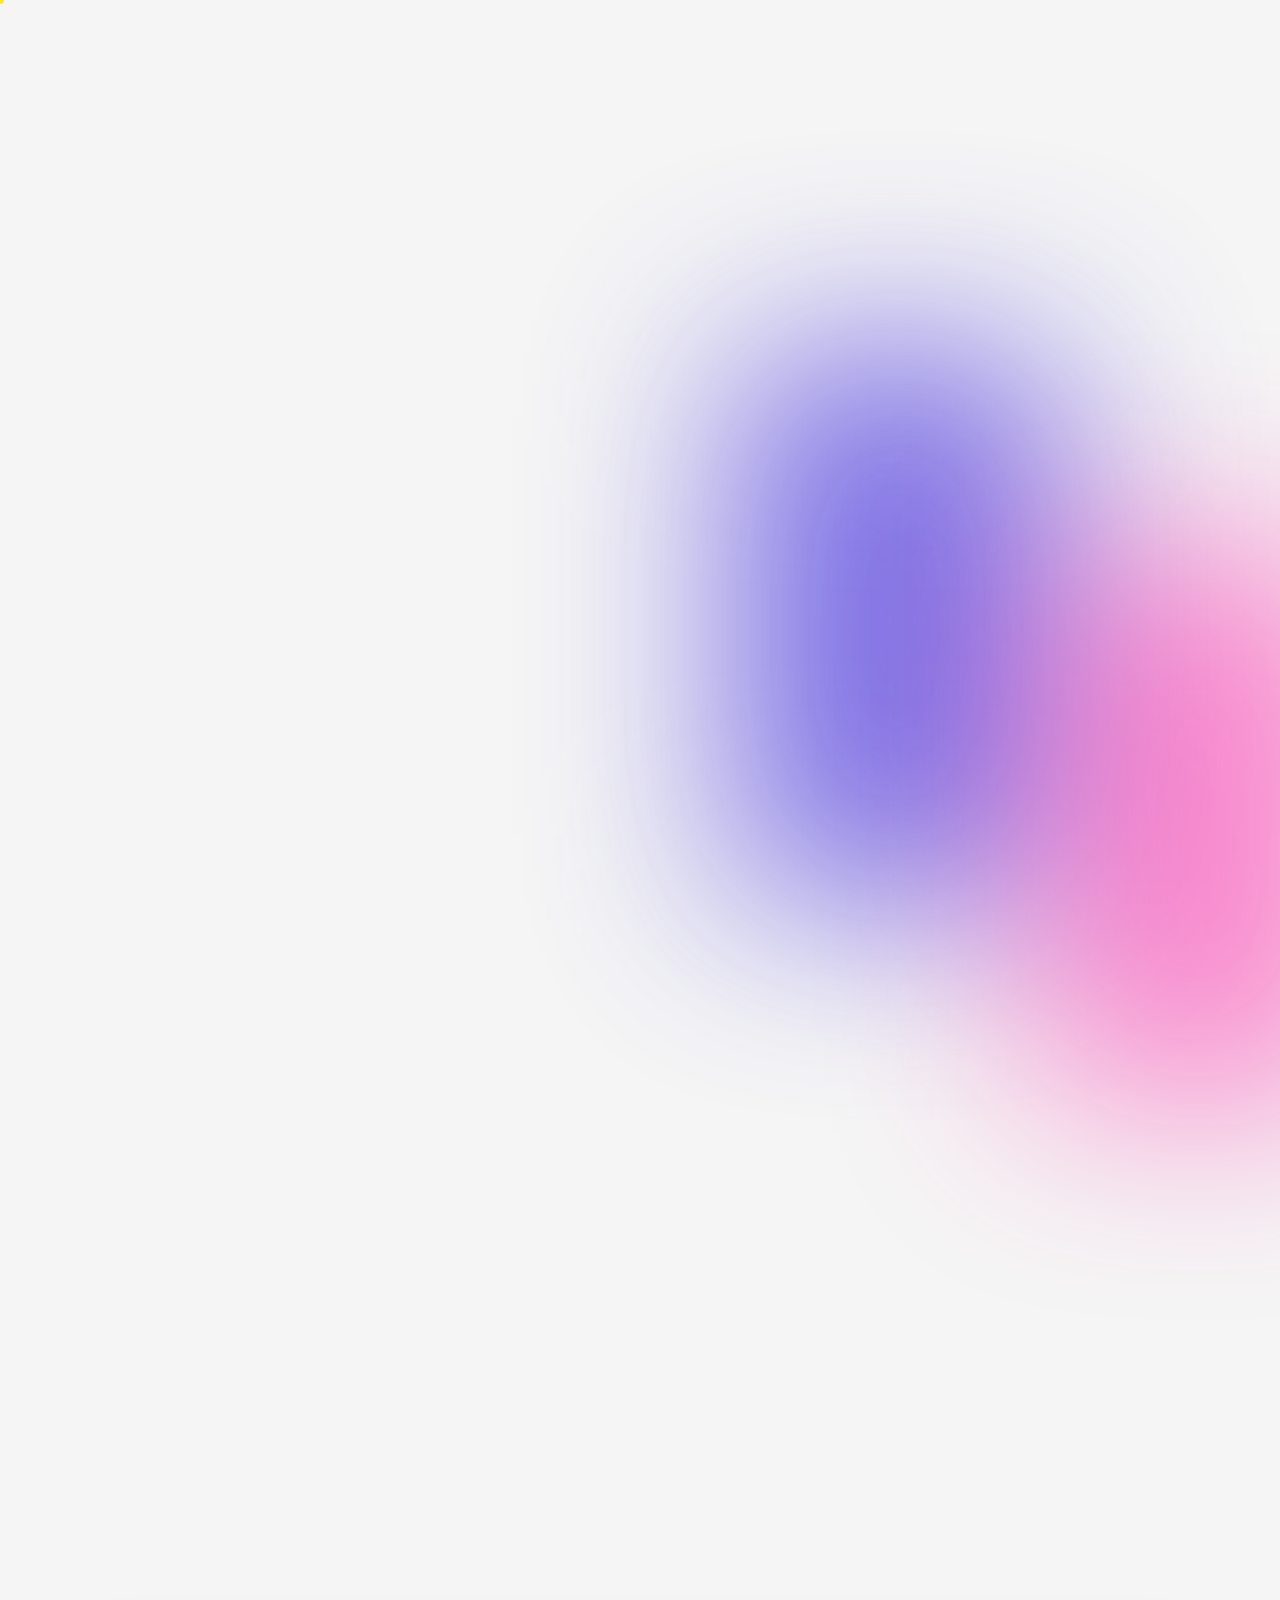
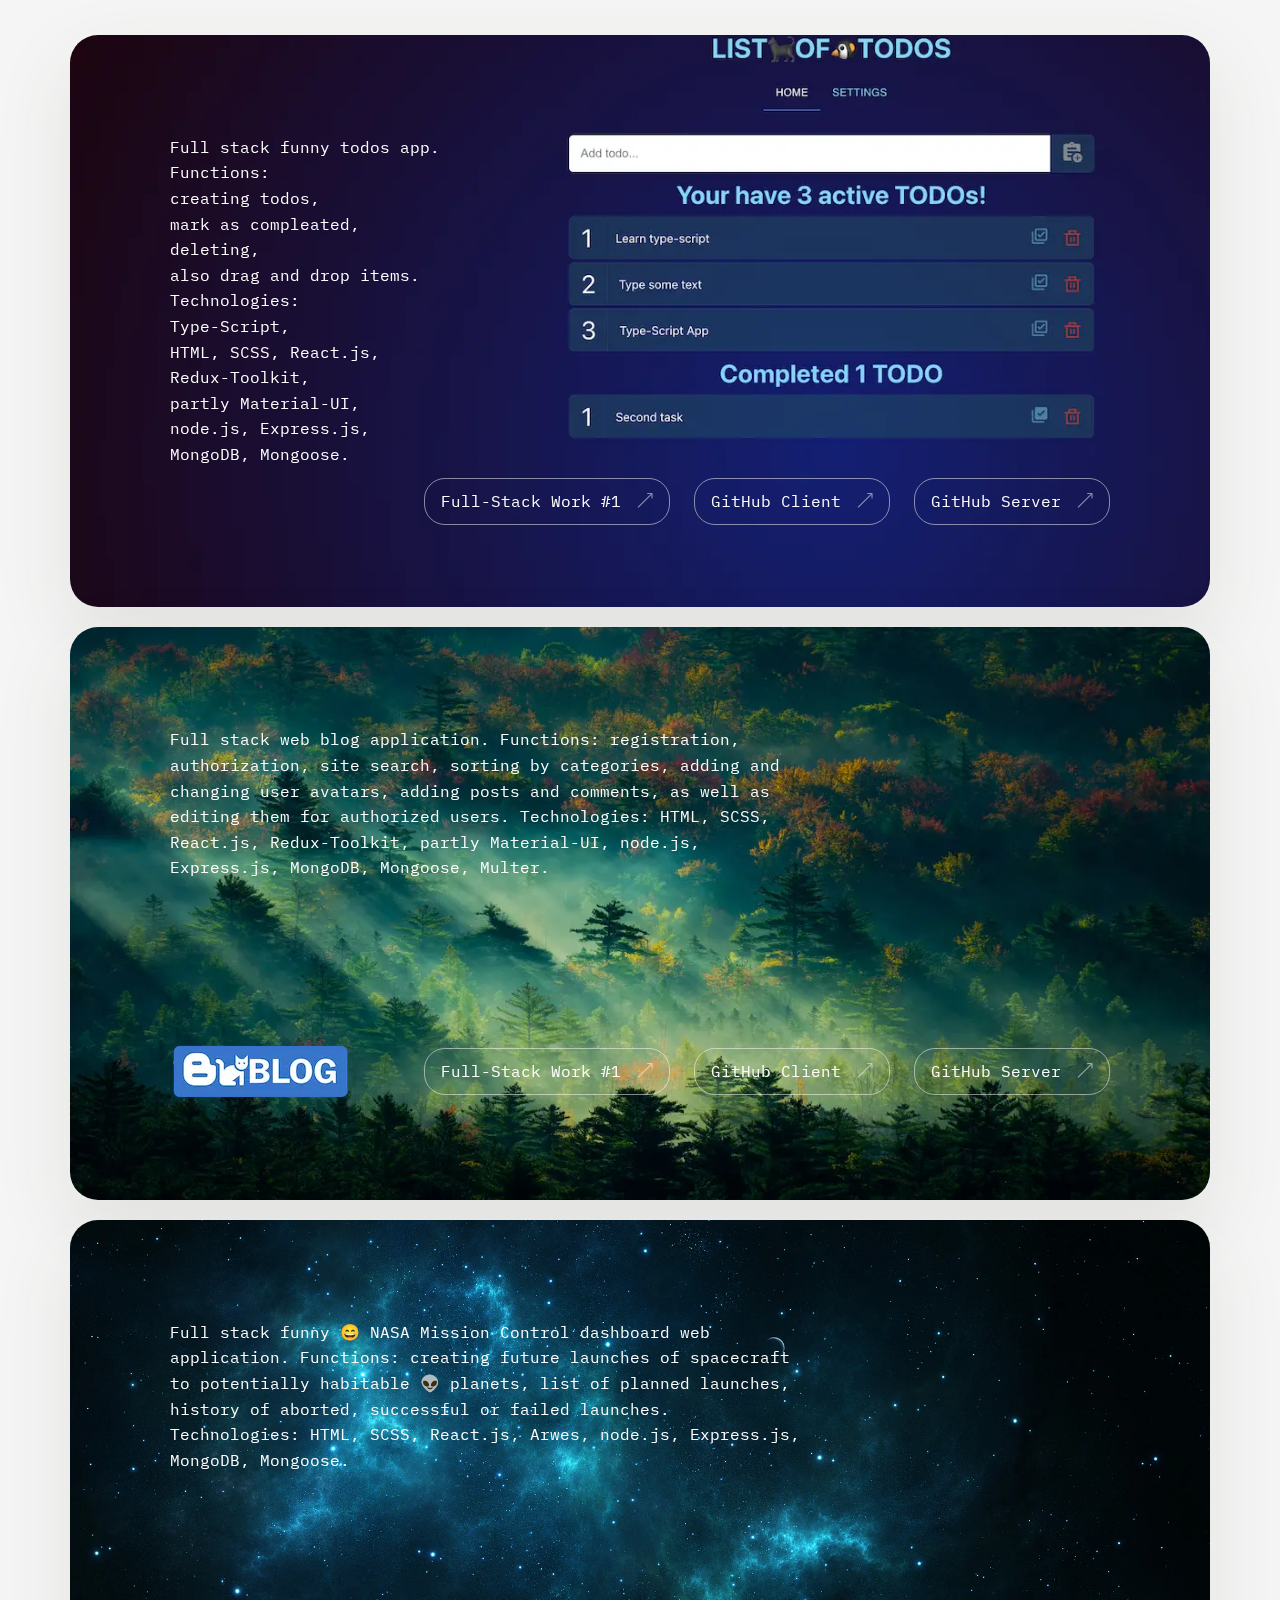
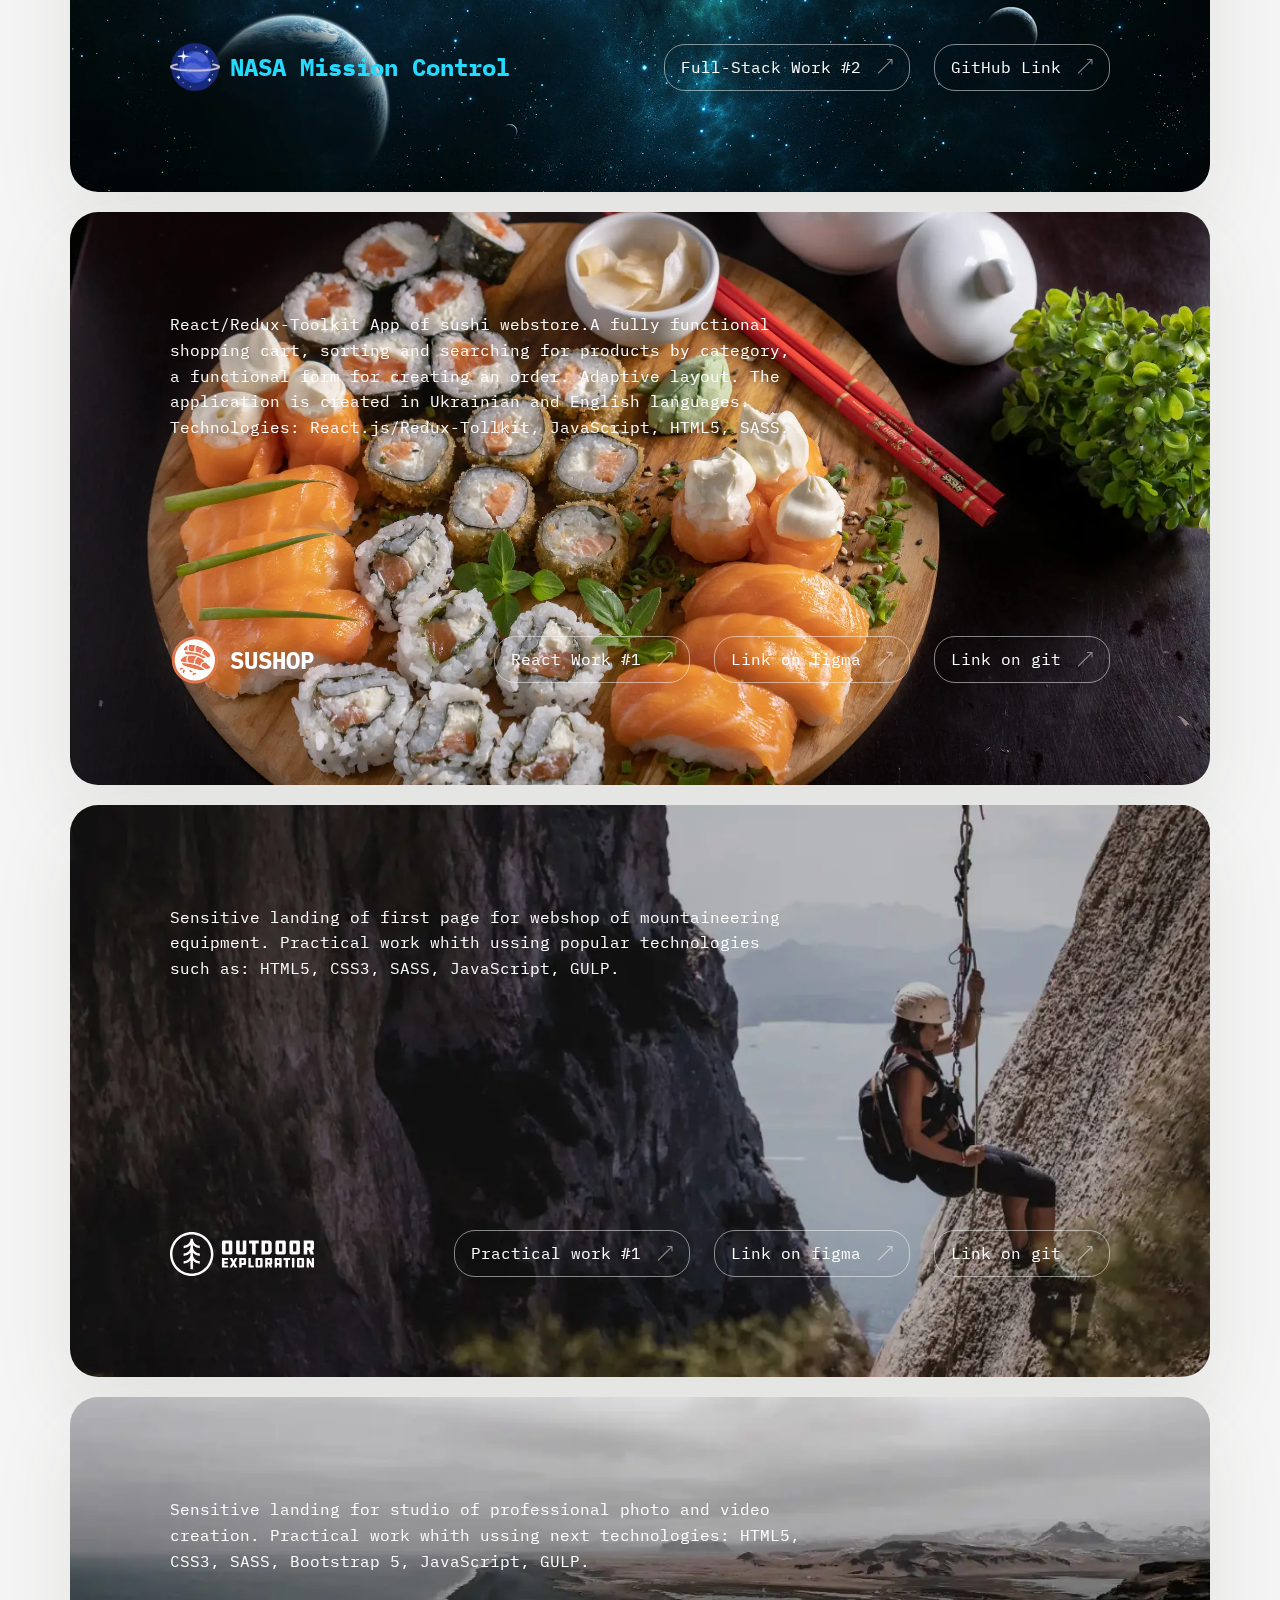
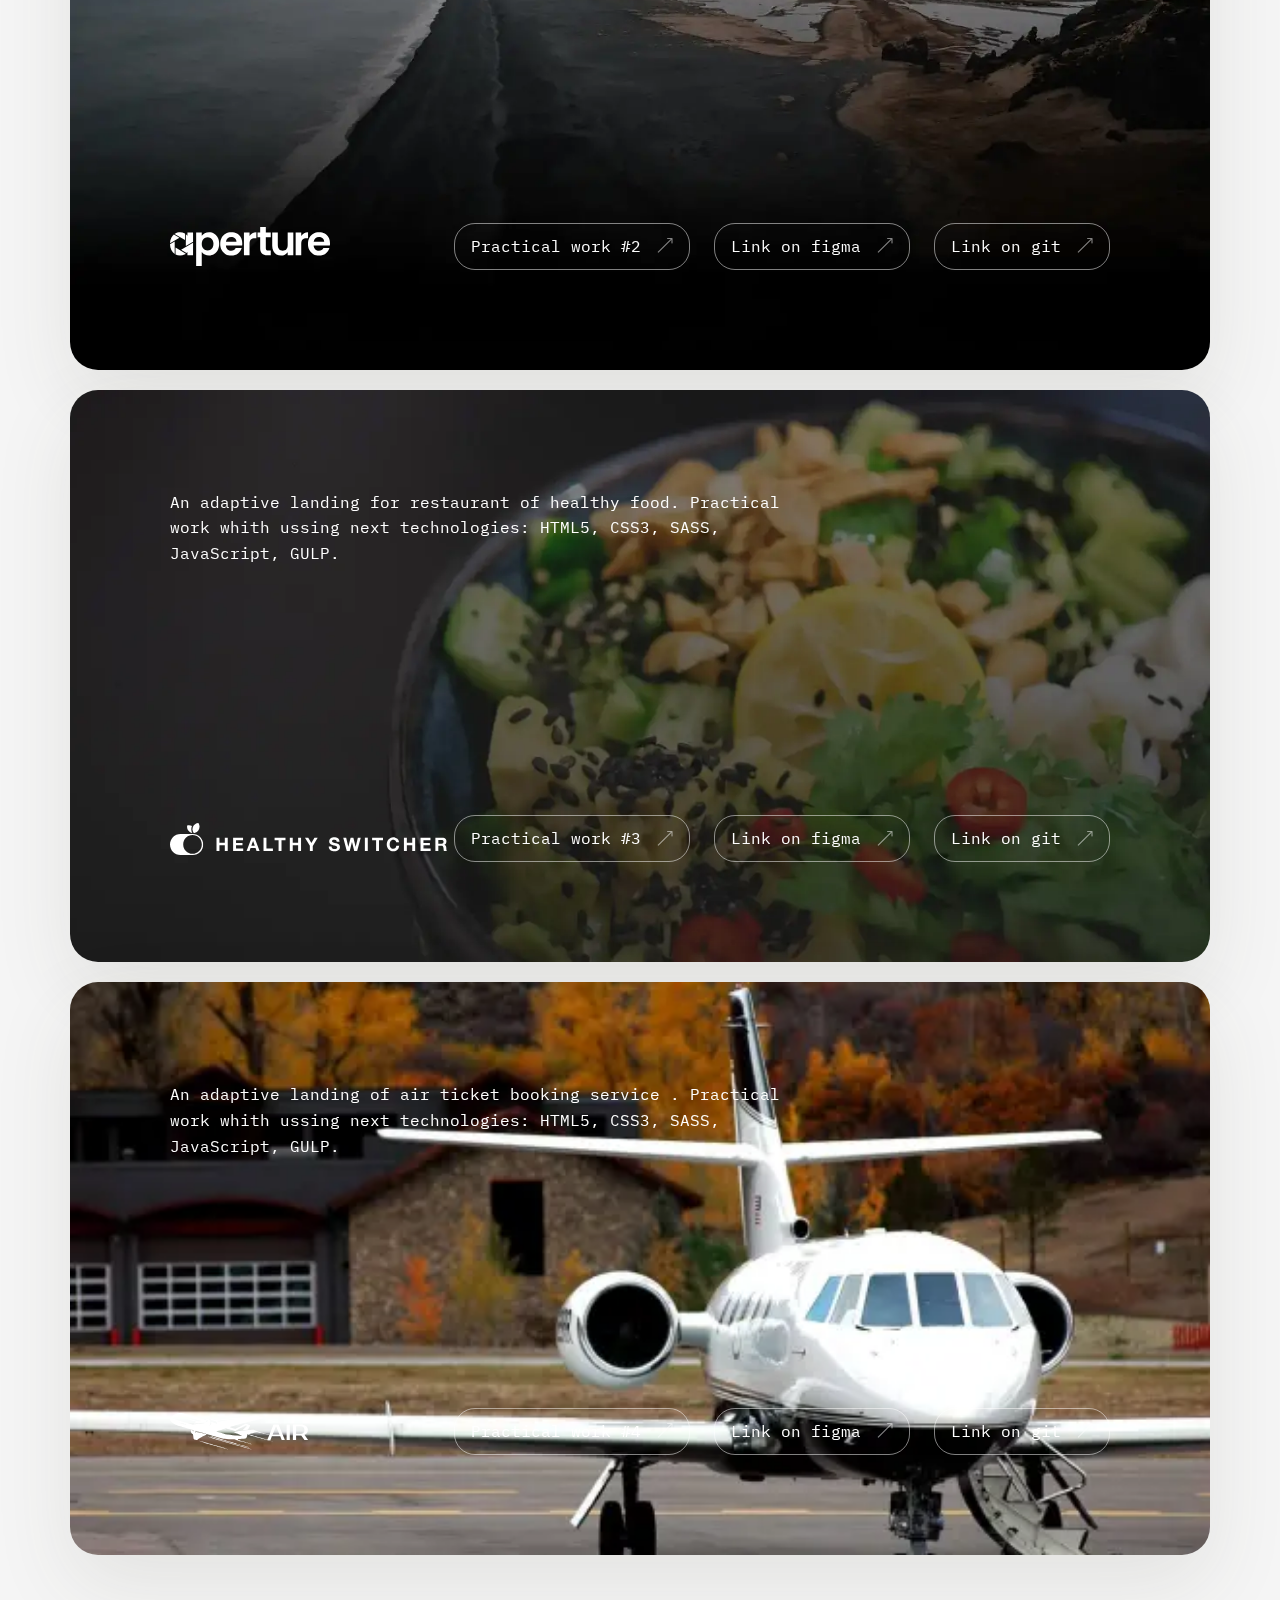
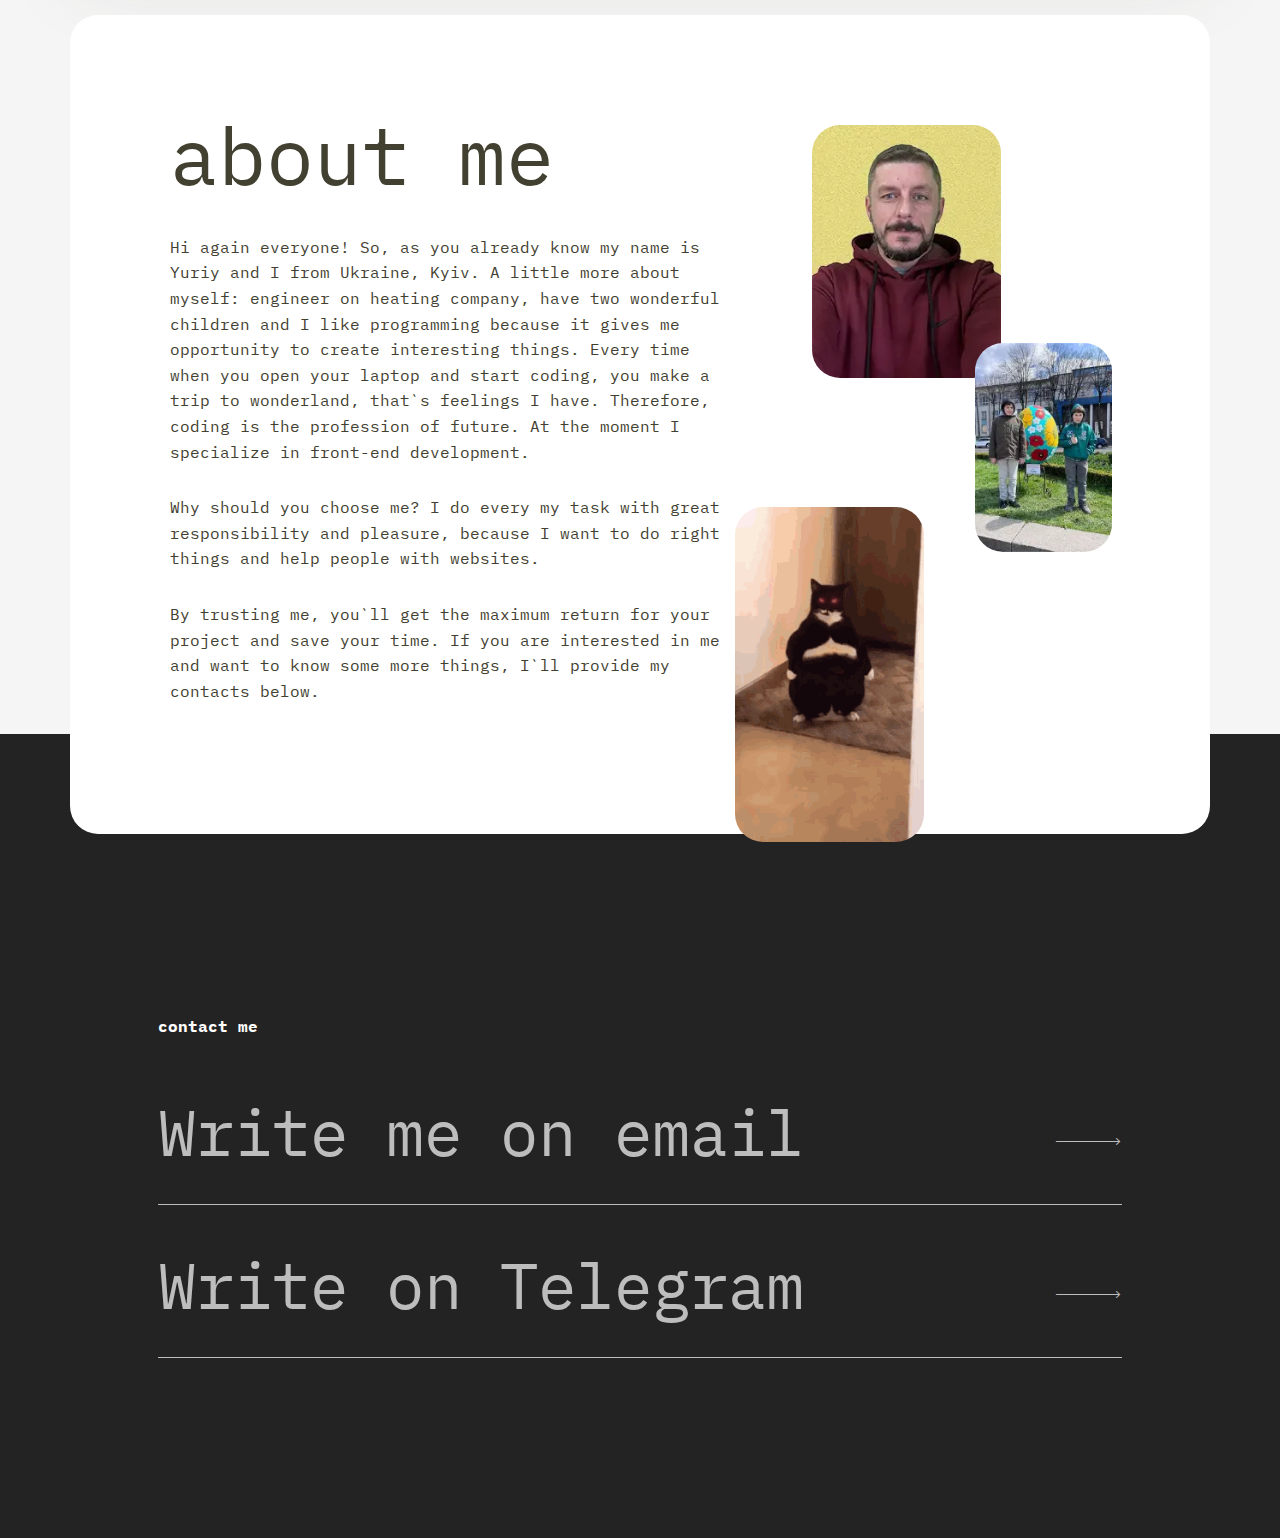
==== commit 640748bb: "added funny todos app" ====
--- a/index.html
+++ b/index.html
@@ -6,7 +6,7 @@
 	<meta charset="UTF-8">
 	<meta name="format-detection" content="telephone=no">
 	<!-- <style>body{opacity: 0;}</style> -->
-	<link rel="stylesheet" href="css/style.min.css?_v=20230422130318">
+	<link rel="stylesheet" href="css/style.min.css?_v=20230611121251">
 	<link rel="shortcut icon" href="favicon.ico">
 	<!-- <meta name="robots" content="noindex, nofollow"> -->
 	<meta name="viewport" content="width=device-width, initial-scale=1.0">
@@ -104,9 +104,9 @@
 									landing pages to more complex ones, which include both
 									client and server parts of the web application. In my
 									practice, I use the following modern technologies to create
-									sites: JavaScript, HTML, CSS, SASS, Bootstrap 5, React.js,
-									Redux-Toolkit, Material-UI, node.js, Express.js, MongoDB,
-									Mongoose, VScode, Figma, Postman, GitHub.
+									sites: TypeScript, JavaScript, HTML, CSS, SASS, Bootstrap 5,
+									React.js, Redux-Toolkit, Material-UI, node.js, Express.js,
+									MongoDB, Mongoose, VScode, Figma, Postman, GitHub.
 								</p>
 								<p class="skills__title-text _ua">
 									Вже близько року опановую напрямок в IT-сфері як фул стак
@@ -114,9 +114,10 @@
 									простої верстки лендінгів, до більш складних, які включають
 									як клієнтську, так і серверну частини веб-додатку. У своїй
 									практиці використовую такі сучасні технології для створення
-									сайтів: JavaScript, HTML, CSS, SASS, Bootstrap 5, React.js,
-									Redux-Toolkit, Material-UI, node.js, Express.js, MongoDB,
-									Mongoose, VScode, Figma, Postman, GitHub.
+									сайтів: TypeScript, JavaScript, HTML, CSS, SASS, Bootstrap
+									5, React.js, Redux-Toolkit, Material-UI, node.js,
+									Express.js, MongoDB, Mongoose, VScode, Figma, Postman,
+									GitHub.
 								</p>
 							</div>
 						</div>
@@ -160,7 +161,7 @@
 								</div>
 								<div class="skills__skill">
 									<div class="skills__header-skill">
-										<h6 class="skills__skill-name">JS</h6>
+										<h6 class="skills__skill-name">TS/JS</h6>
 										<p class="skills__skill-percentage">
 											<span data-percent="35" class="range-percent" id="html-count">0</span>%
 										</p>
@@ -226,6 +227,58 @@
 				<div class="container practice">
 					<div class="row">
 						<div class="col work">
+							<div data-box class="work__box-item">
+								<div data-work class="work__item-content">
+									<div class="work__item work__item_outdoor">
+										<div class="work__image-ibg">
+											<picture><source srcset="img/works/todos.webp" type="image/webp"><img src="img/works/todos.png" alt="pic" /></picture>
+										</div>
+										<div class="work__content">
+											<div class="work__top">
+												<p class="work__text _en _active-lang">
+													Full stack funny todos app. <br />
+													Functions: <br />
+													creating todos, <br />
+													mark as compleated, <br />
+													deleting, <br />
+													also drag and drop items. <br />
+													Technologies: <br />
+													Type-Script,
+													<br />
+													HTML, SCSS, React.js, <br />
+													Redux-Toolkit, <br />partly Material-UI,
+													<br />node.js, Express.js, <br />MongoDB, Mongoose.
+												</p>
+												<p class="work__text _ua">
+													Фул-стак веб додаток <br />
+													списків завдань. <br />
+													Функції: <br />
+													створення завдань, <br />
+													відмічання виконаних, <br />
+													видалення завдань <br />
+													drag and drop функція. <br />
+													Технології: <br />
+													Type-Script,
+													<br />
+													HTML, SCSS, React.js, <br />
+													Redux-Toolkit, <br />partly Material-UI,
+													<br />node.js, Express.js, <br />MongoDB, Mongoose.
+												</p>
+											</div>
+											<div class="work__bottom">
+												<div class="work__logo">
+													<!-- <picture><source srcset="img/works/todos.webp" type="image/webp"><img src="img/works/todos.png" alt="pic" /></picture> -->
+												</div>
+												<div class="work__links-bottom">
+													<a href="https://todo-list-lemon-gamma.vercel.app/" target="_blank" class="work__link-bottom">Full-Stack Work #1</a>
+													<a href="https://github.com/YuraMakhnitko/todo-list" target="_blank" class="work__link-bottom work__link-bottom_hidden">GitHub Client</a>
+													<a href="https://github.com/YuraMakhnitko/funny-todos-server" target="_blank" class="work__link-bottom work__link-bottom_hidden">GitHub Server</a>
+												</div>
+											</div>
+										</div>
+									</div>
+								</div>
+							</div>
 							<div data-box class="work__box-item">
 								<div data-work class="work__item-content">
 									<div class="work__item work__item_outdoor">
@@ -593,7 +646,7 @@
 	</div>
 </div>
  -->
-	<script src="js/app.min.js?_v=20230422130318"></script>
+	<script src="js/app.min.js?_v=20230611121251"></script>
 </body>
 
 </html>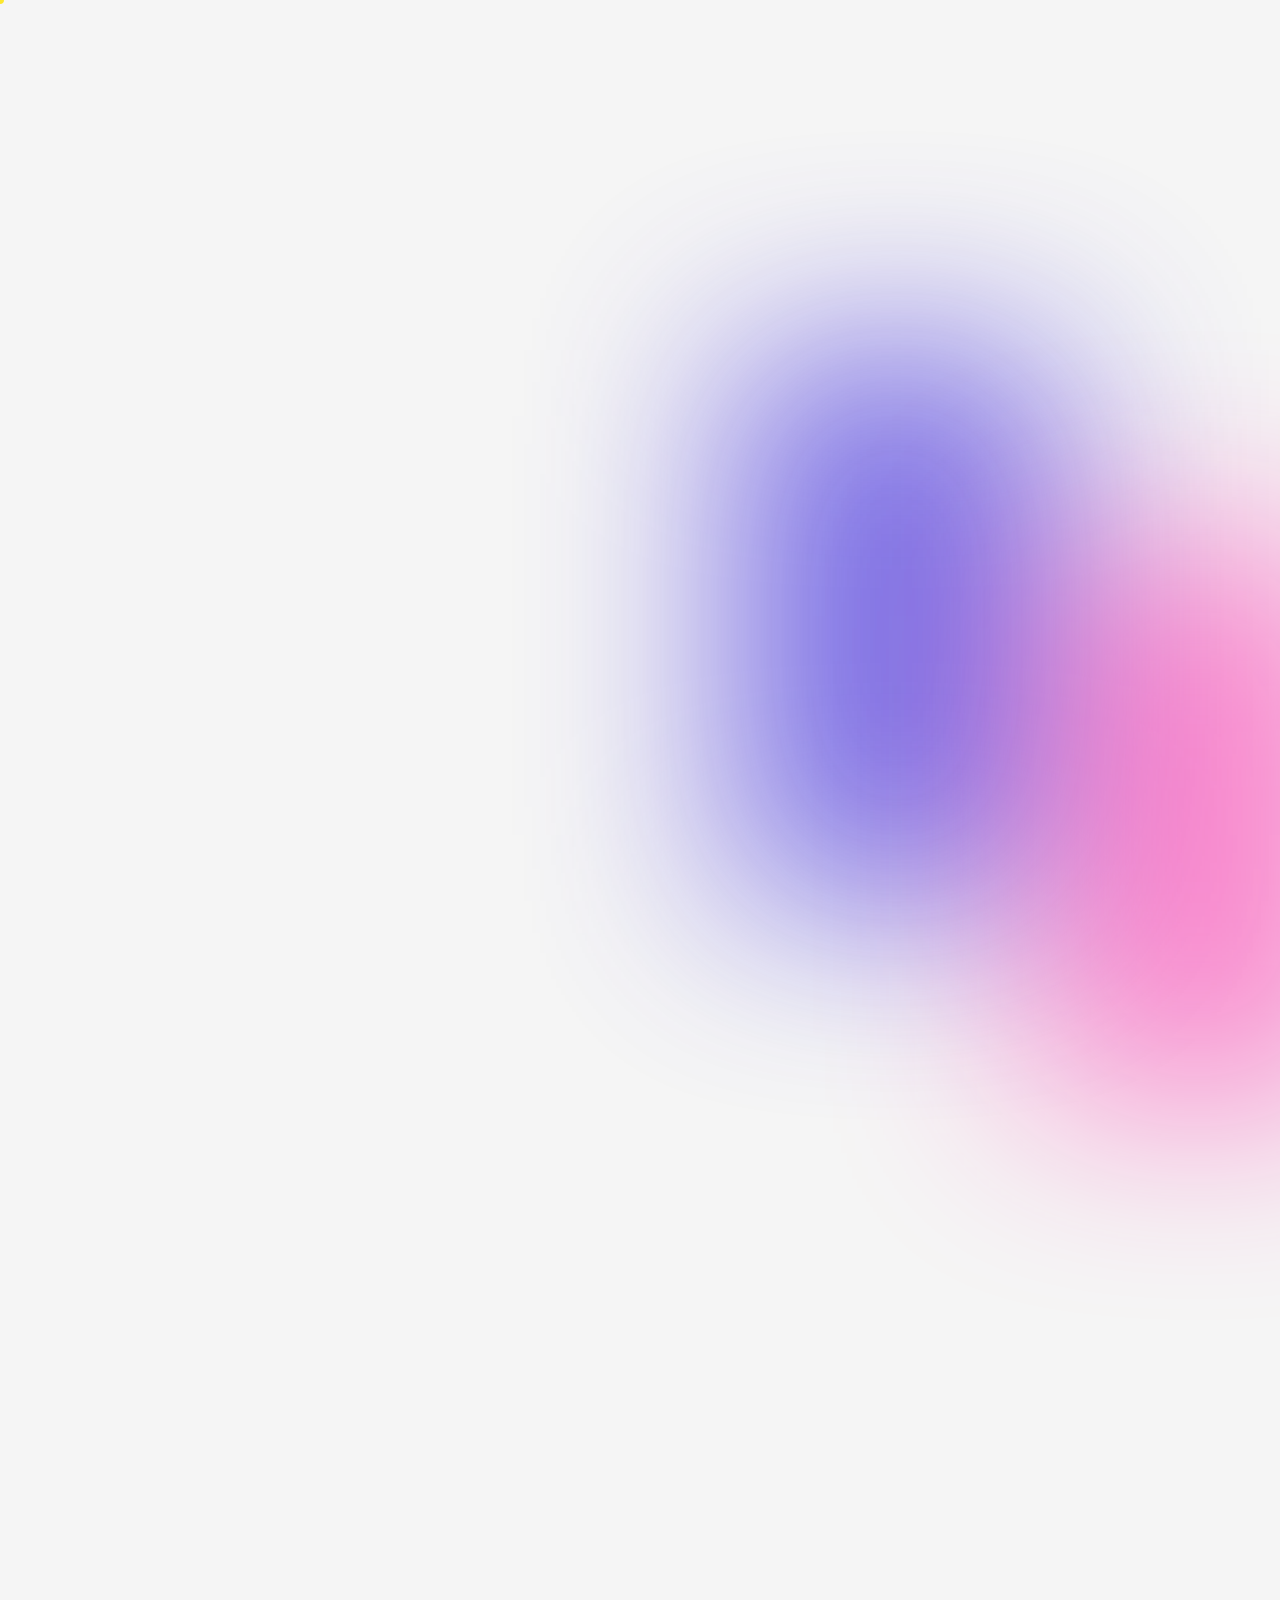
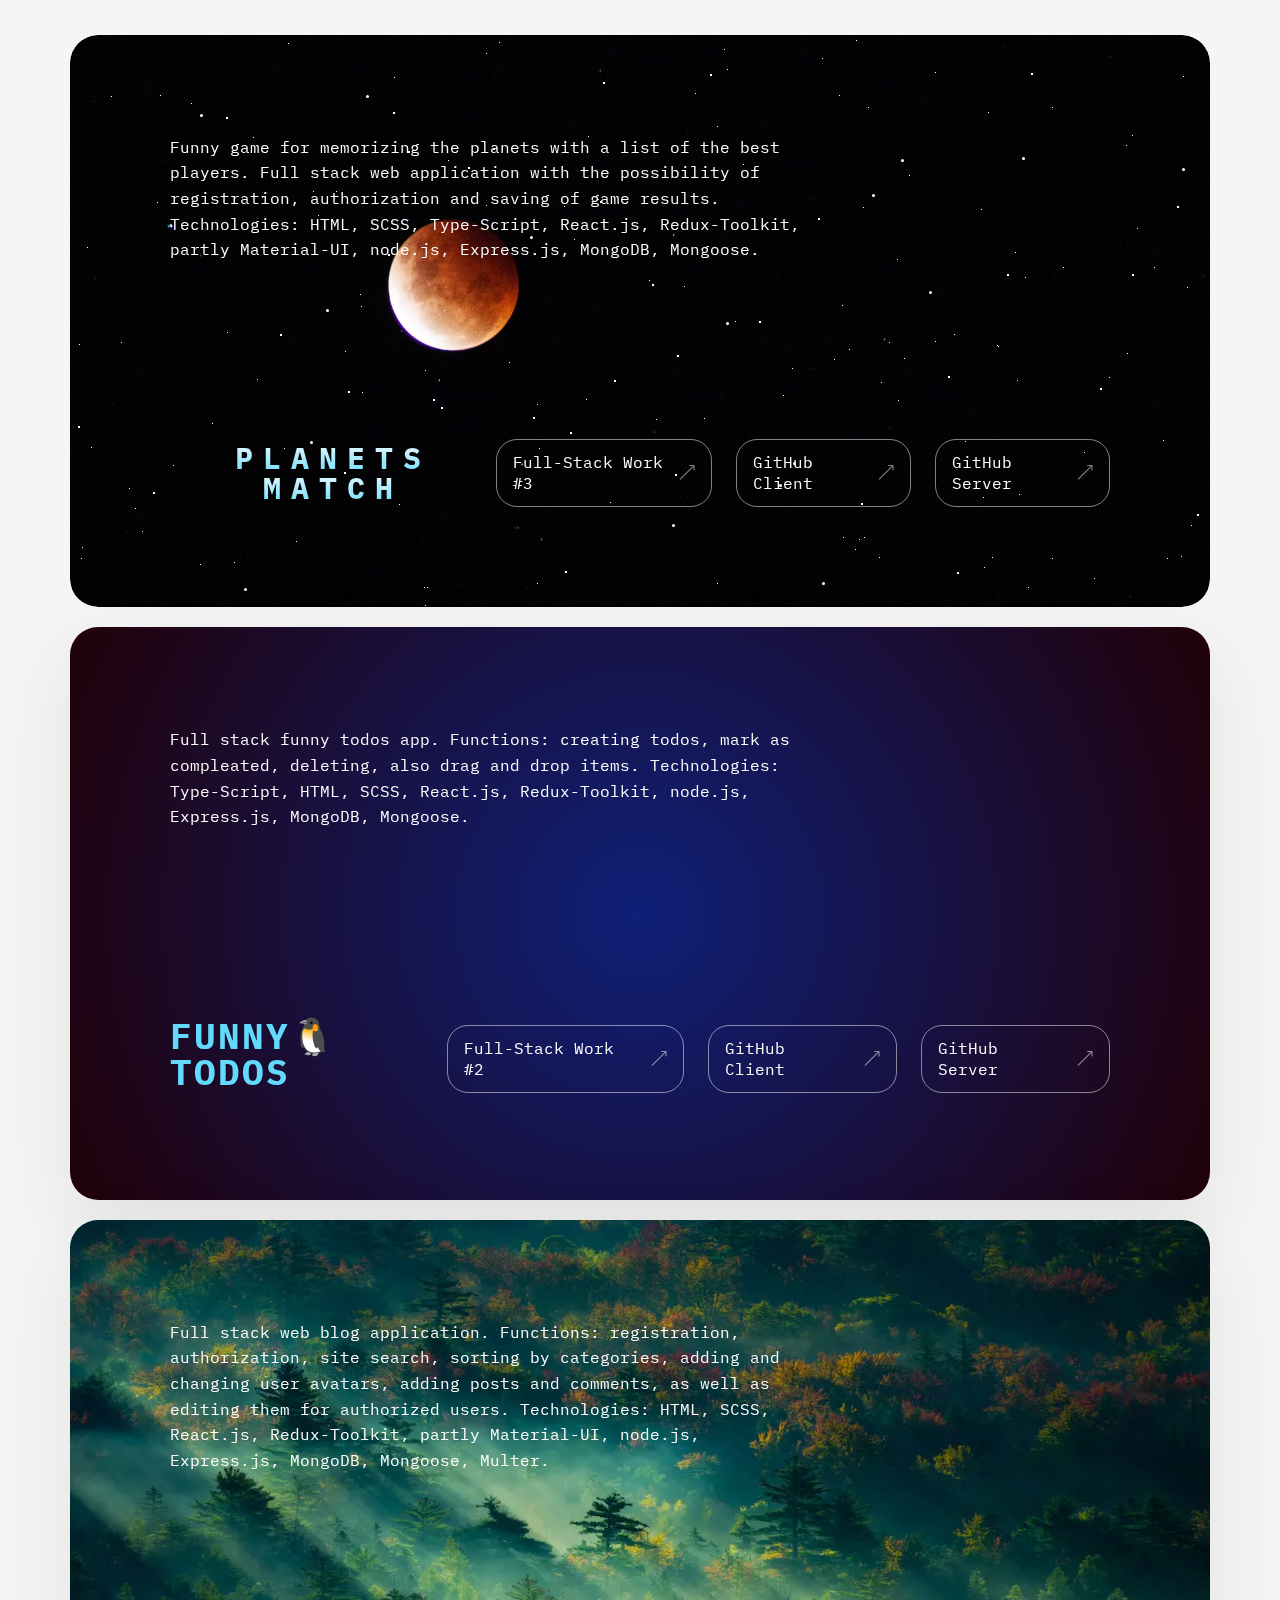
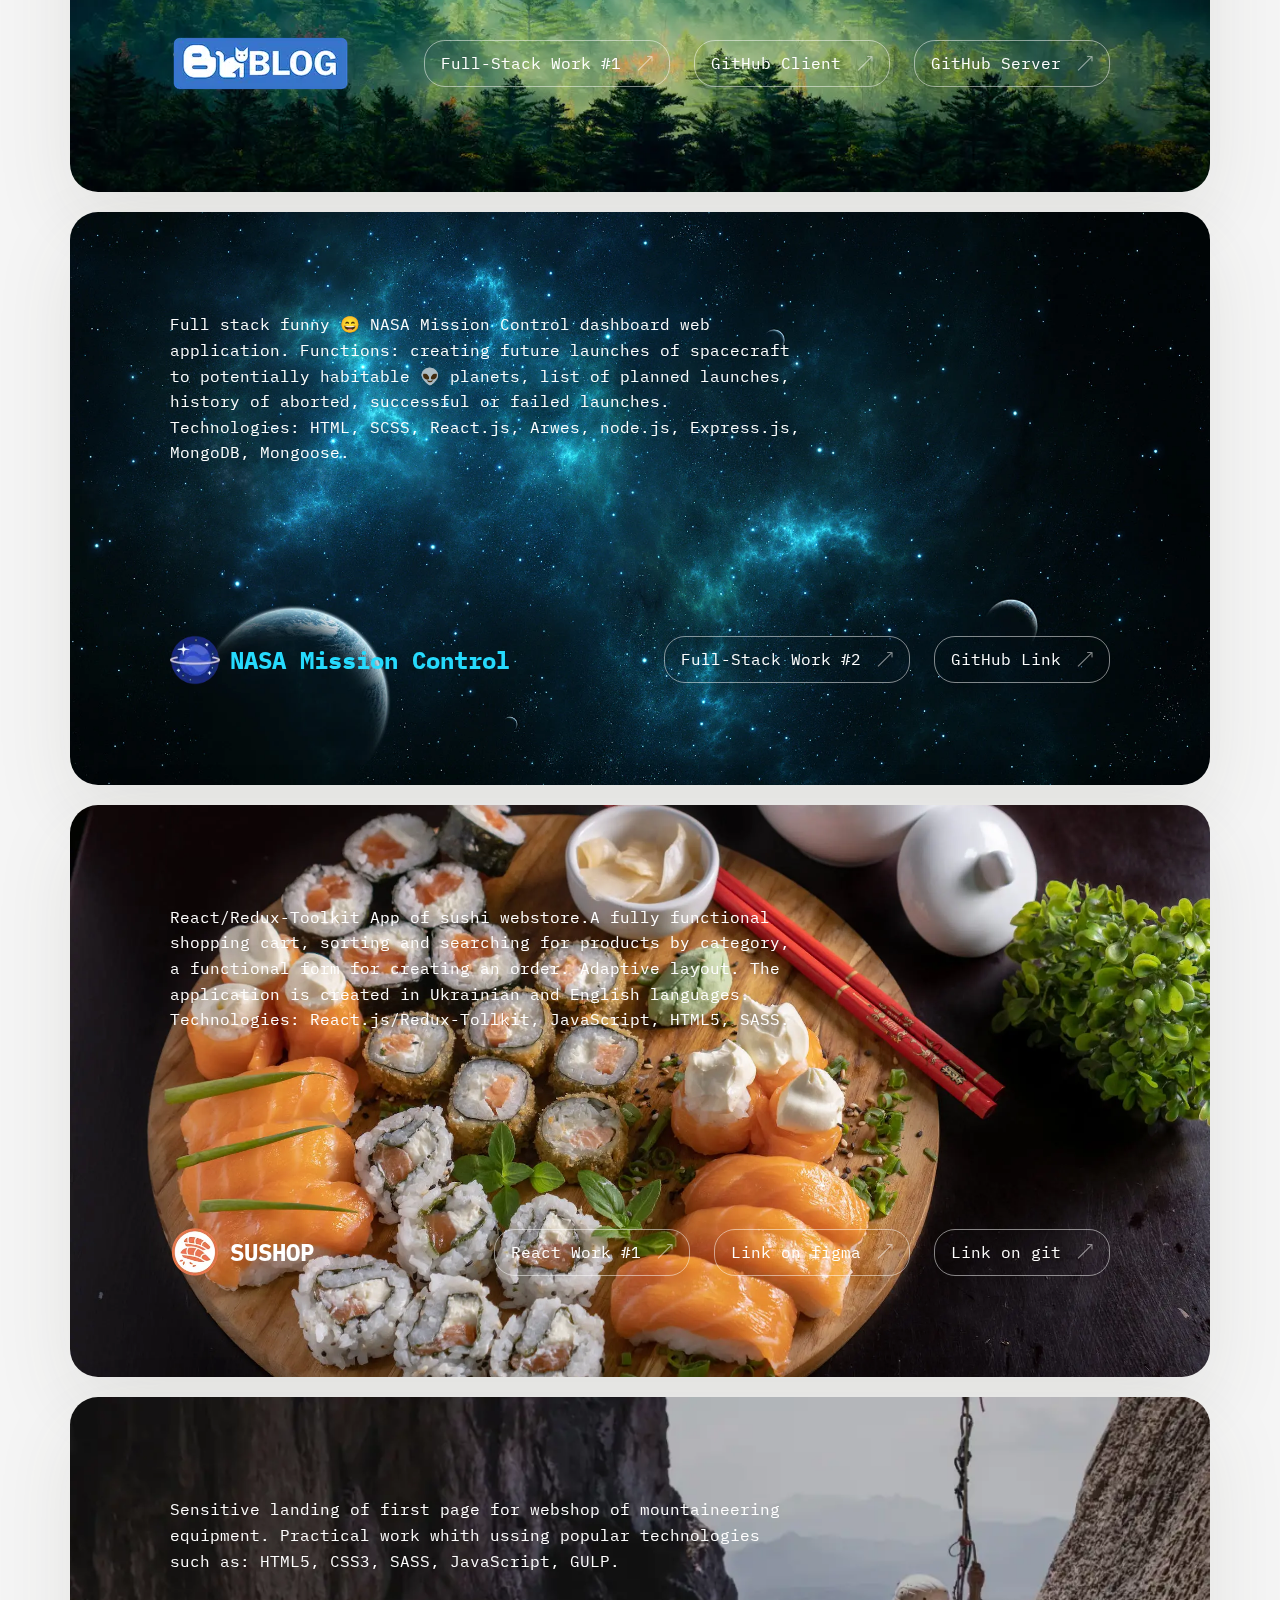
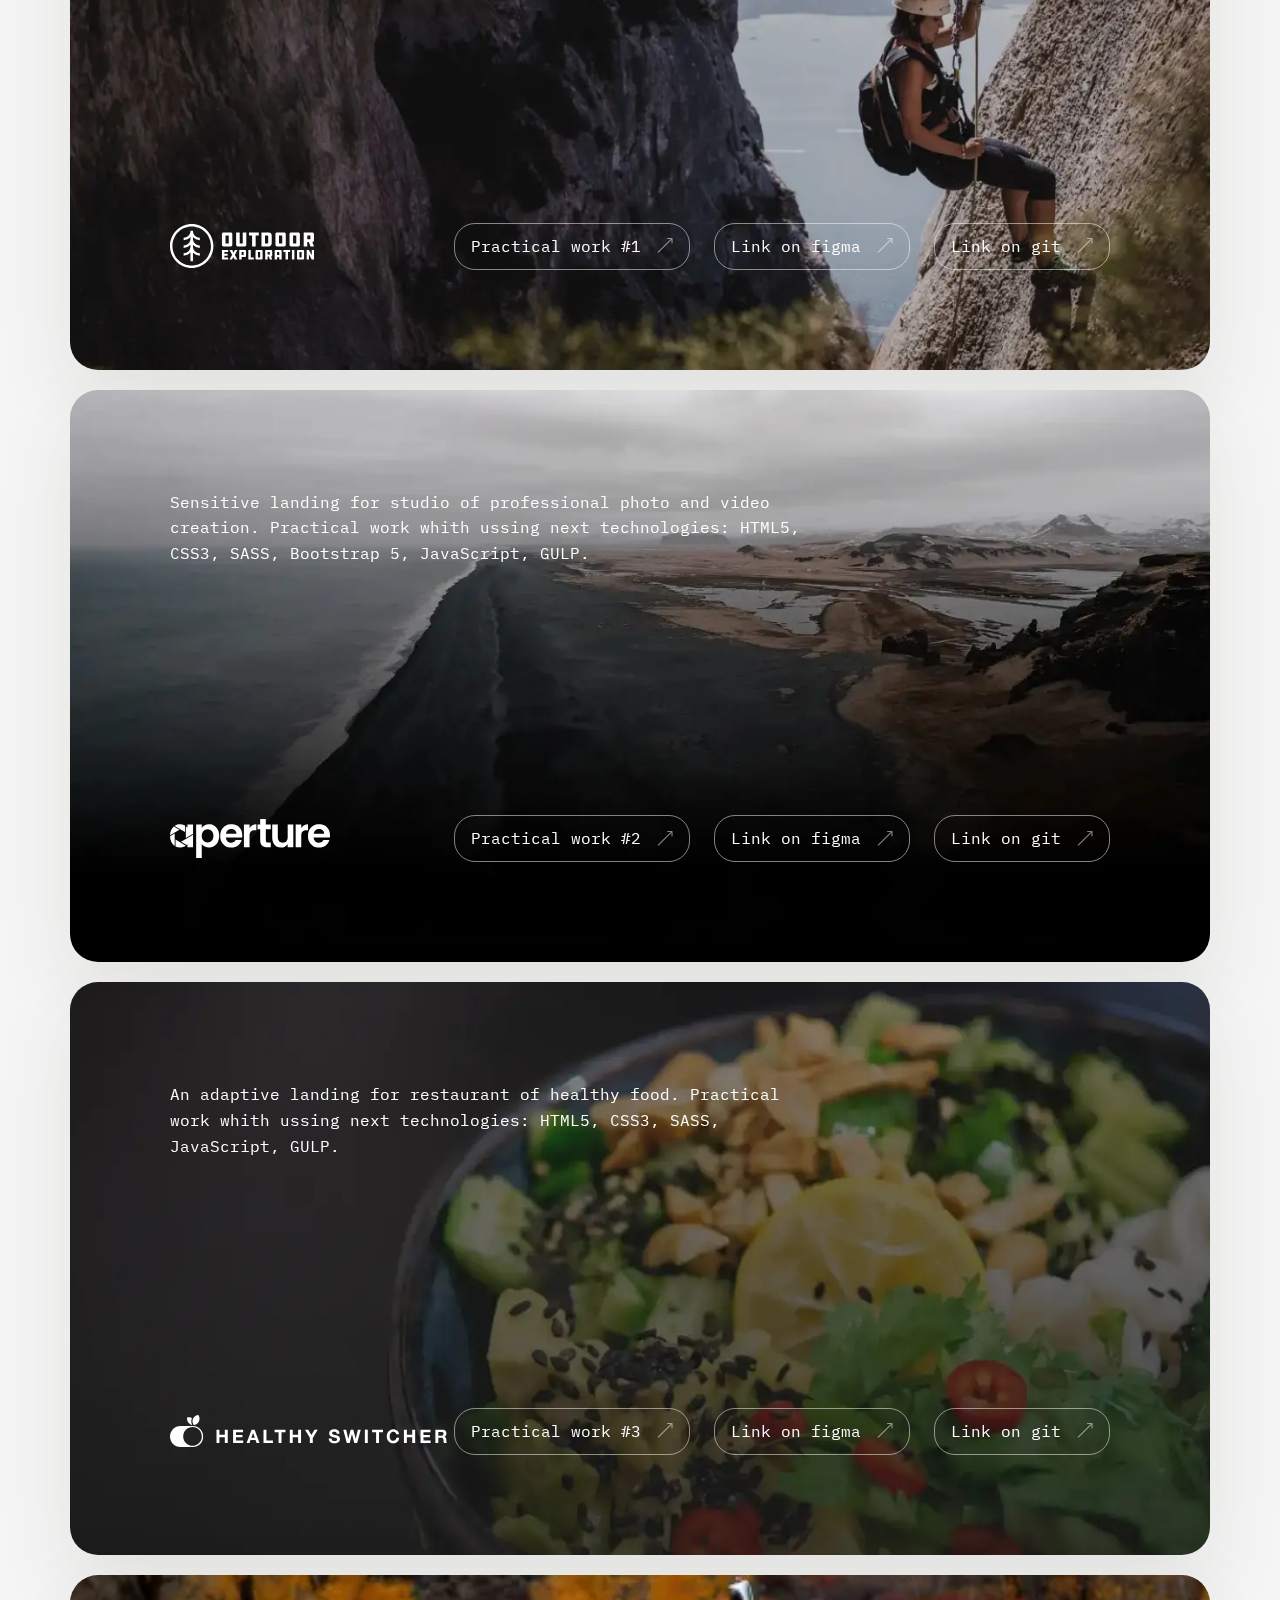
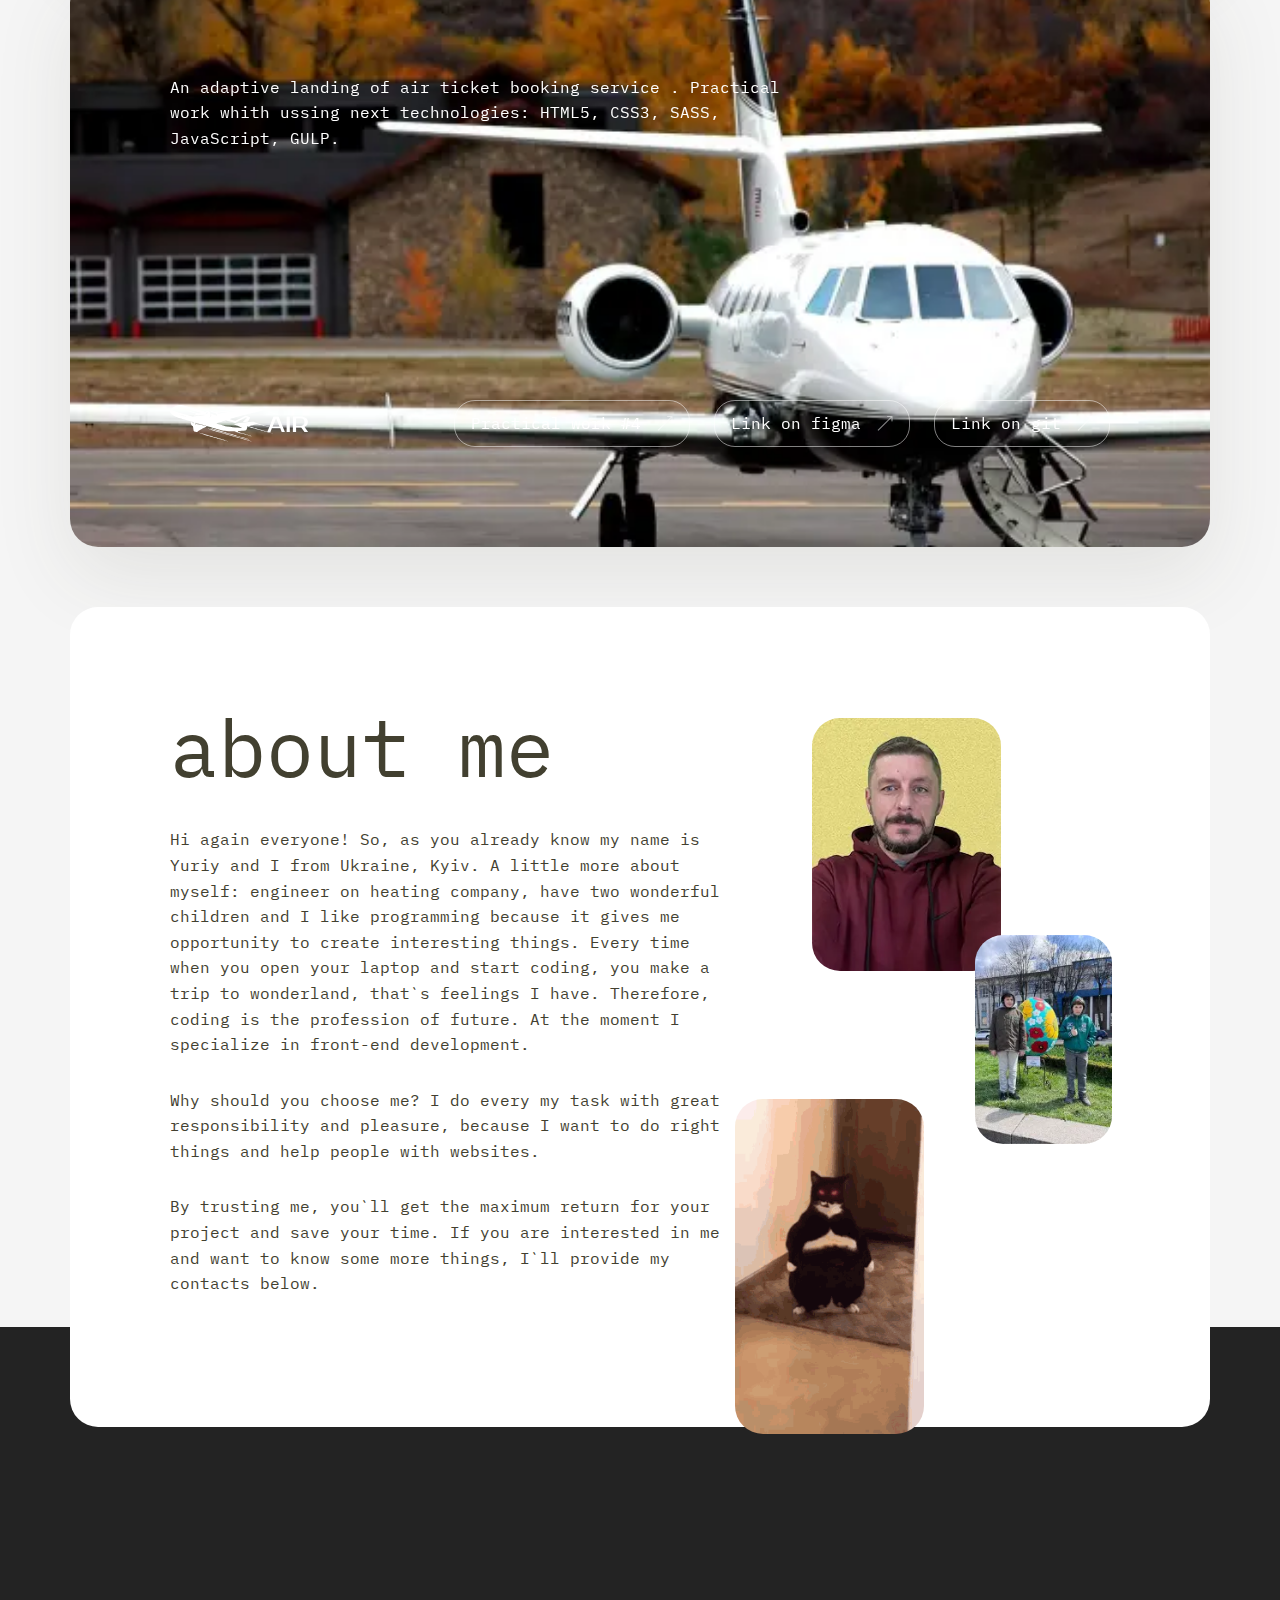
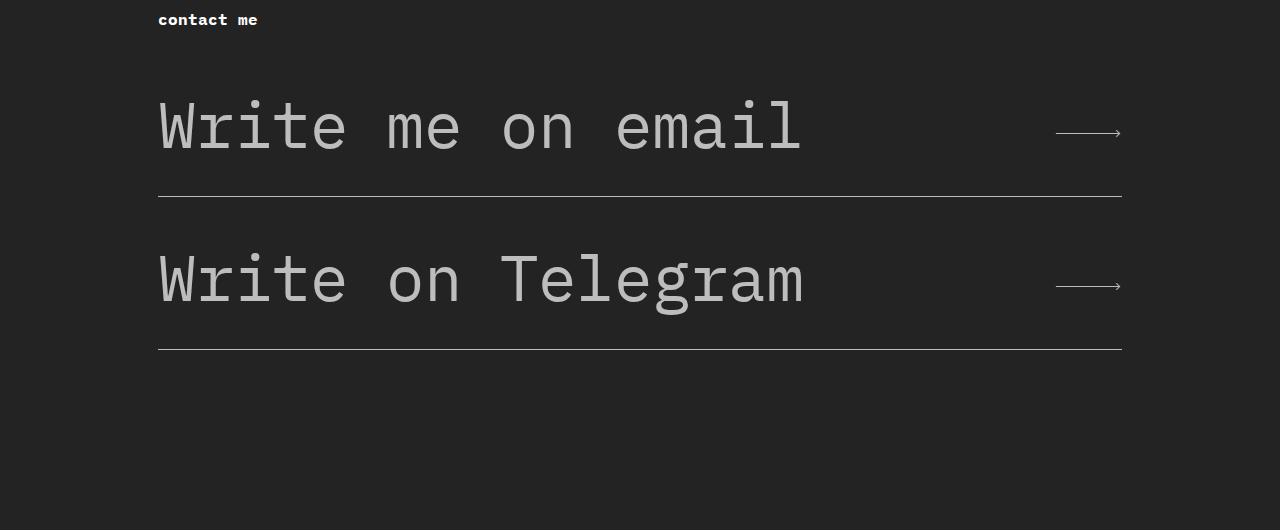
==== commit a1de9554: "added ts game" ====
--- a/index.html
+++ b/index.html
@@ -6,7 +6,7 @@
 	<meta charset="UTF-8">
 	<meta name="format-detection" content="telephone=no">
 	<!-- <style>body{opacity: 0;}</style> -->
-	<link rel="stylesheet" href="css/style.min.css?_v=20230611121251">
+	<link rel="stylesheet" href="css/style.min.css?_v=20230625120324">
 	<link rel="shortcut icon" href="favicon.ico">
 	<!-- <meta name="robots" content="noindex, nofollow"> -->
 	<meta name="viewport" content="width=device-width, initial-scale=1.0">
@@ -227,50 +227,83 @@
 				<div class="container practice">
 					<div class="row">
 						<div class="col work">
+							<div data-box class="work__box-item work__item_stars">
+								<div data-work class="work__item-content">
+									<div class="work__item">
+										<div class="work__image-ibg">
+											<div class="stars-box">
+												<section class="stars-container">
+													<div id="stars"></div>
+													<div id="stars2"></div>
+													<div id="stars3"></div>
+												</section>
+											</div>
+										</div>
+										<div class="work__content">
+											<div class="work__top">
+												<p class="work__text _en _active-lang">
+													Funny game for memorizing the planets with a list of
+													the best players. Full stack web application with
+													the possibility of registration, authorization and
+													saving of game results. Technologies: HTML, SCSS,
+													Type-Script, React.js, Redux-Toolkit, partly
+													Material-UI, node.js, Express.js, MongoDB, Mongoose.
+												</p>
+												<p class="work__text _ua">
+													Цікава гра на запам'ятовування планет зі зсписком
+													кращих гравців. Фул стак веб додаток з можливістю
+													реєстрації, авторизації та збереженням результарів
+													гри. Технології: HTML, SCSS, Type-Script, React.js,
+													Redux-Toolkit, частково Material-UI, node.js,
+													Express.js, MongoDB, Mongoose.
+												</p>
+											</div>
+											<div class="work__bottom">
+												<div class="work__logo">
+													<p class="planets-title">
+														<span>PLANETS MATCH</span>
+													</p>
+												</div>
+												<div class="work__links-bottom">
+													<a href="https://memory-game-client.vercel.app/" target="_blank" class="work__link-bottom">Full-Stack Work #3</a>
+													<a href="https://github.com/YuraMakhnitko/memory-game-client" target="_blank" class="work__link-bottom work__link-bottom_hidden">GitHub Client</a>
+													<a href="https://github.com/YuraMakhnitko/memory-game-server" target="_blank" class="work__link-bottom work__link-bottom_hidden">GitHub Server</a>
+												</div>
+											</div>
+										</div>
+									</div>
+								</div>
+							</div>
 							<div data-box class="work__box-item">
-								<div data-work class="work__item-content">
-									<div class="work__item work__item_outdoor">
-										<div class="work__image-ibg">
-											<picture><source srcset="img/works/todos.webp" type="image/webp"><img src="img/works/todos.png" alt="pic" /></picture>
-										</div>
-										<div class="work__content">
-											<div class="work__top">
-												<p class="work__text _en _active-lang">
-													Full stack funny todos app. <br />
-													Functions: <br />
-													creating todos, <br />
-													mark as compleated, <br />
-													deleting, <br />
-													also drag and drop items. <br />
-													Technologies: <br />
-													Type-Script,
-													<br />
-													HTML, SCSS, React.js, <br />
-													Redux-Toolkit, <br />partly Material-UI,
-													<br />node.js, Express.js, <br />MongoDB, Mongoose.
-												</p>
-												<p class="work__text _ua">
-													Фул-стак веб додаток <br />
-													списків завдань. <br />
-													Функції: <br />
-													створення завдань, <br />
-													відмічання виконаних, <br />
-													видалення завдань <br />
-													drag and drop функція. <br />
-													Технології: <br />
-													Type-Script,
-													<br />
-													HTML, SCSS, React.js, <br />
-													Redux-Toolkit, <br />partly Material-UI,
-													<br />node.js, Express.js, <br />MongoDB, Mongoose.
-												</p>
-											</div>
-											<div class="work__bottom">
-												<div class="work__logo">
-													<!-- <picture><source srcset="img/works/todos.webp" type="image/webp"><img src="img/works/todos.png" alt="pic" /></picture> -->
-												</div>
-												<div class="work__links-bottom">
-													<a href="https://todo-list-lemon-gamma.vercel.app/" target="_blank" class="work__link-bottom">Full-Stack Work #1</a>
+								<div data-work class="work__item-content todos">
+									<div class="work__item">
+										<div class="work__image-ibg">
+											<!-- <div class="todo-blank"></div> -->
+										</div>
+										<div class="work__content">
+											<div class="work__top">
+												<p class="work__text _en _active-lang">
+													Full stack funny todos app. Functions: creating
+													todos, mark as compleated, deleting, also drag and
+													drop items. Technologies: Type-Script, HTML, SCSS,
+													React.js, Redux-Toolkit, node.js, Express.js,
+													MongoDB, Mongoose.
+												</p>
+												<p class="work__text _ua">
+													Фул-стак веб додаток списків завдань. Функції:
+													створення завдань, відмічання виконаних, видалення
+													завдань drag and drop функція. Технології:
+													Type-Script, HTML, SCSS, React.js, Redux-Toolkit,
+													partly Material-UI, node.js, Express.js, MongoDB,
+													Mongoose.
+												</p>
+											</div>
+											<div class="work__bottom">
+												<div class="work__logo">
+													<p class="todos-title">FUNNY🐧TODOS</p>
+												</div>
+												<div class="work__links-bottom">
+													<a href="https://todo-list-lemon-gamma.vercel.app/" target="_blank" class="work__link-bottom">Full-Stack Work #2</a>
 													<a href="https://github.com/YuraMakhnitko/todo-list" target="_blank" class="work__link-bottom work__link-bottom_hidden">GitHub Client</a>
 													<a href="https://github.com/YuraMakhnitko/funny-todos-server" target="_blank" class="work__link-bottom work__link-bottom_hidden">GitHub Server</a>
 												</div>
@@ -646,7 +679,7 @@
 	</div>
 </div>
  -->
-	<script src="js/app.min.js?_v=20230611121251"></script>
+	<script src="js/app.min.js?_v=20230625120324"></script>
 </body>
 
 </html>--- a/css/style.min.css
+++ b/css/style.min.css
@@ -3,4 +3,4 @@
  * Copyright 2011-2022 The Bootstrap Authors
  * Copyright 2011-2022 Twitter, Inc.
  * Licensed under MIT (https://github.com/twbs/bootstrap/blob/main/LICENSE)
- */:root{--bs-blue:#0d6efd;--bs-indigo:#6610f2;--bs-purple:#6f42c1;--bs-pink:#d63384;--bs-red:#dc3545;--bs-orange:#fd7e14;--bs-yellow:#ffc107;--bs-green:#198754;--bs-teal:#20c997;--bs-cyan:#0dcaf0;--bs-black:#000;--bs-white:#fff;--bs-gray:#6c757d;--bs-gray-dark:#343a40;--bs-gray-100:#f8f9fa;--bs-gray-200:#e9ecef;--bs-gray-300:#dee2e6;--bs-gray-400:#ced4da;--bs-gray-500:#adb5bd;--bs-gray-600:#6c757d;--bs-gray-700:#495057;--bs-gray-800:#343a40;--bs-gray-900:#212529;--bs-primary:#0d6efd;--bs-secondary:#6c757d;--bs-success:#198754;--bs-info:#0dcaf0;--bs-warning:#ffc107;--bs-danger:#dc3545;--bs-light:#f8f9fa;--bs-dark:#212529;--bs-primary-rgb:13,110,253;--bs-secondary-rgb:108,117,125;--bs-success-rgb:25,135,84;--bs-info-rgb:13,202,240;--bs-warning-rgb:255,193,7;--bs-danger-rgb:220,53,69;--bs-light-rgb:248,249,250;--bs-dark-rgb:33,37,41;--bs-white-rgb:255,255,255;--bs-black-rgb:0,0,0;--bs-body-color-rgb:33,37,41;--bs-body-bg-rgb:255,255,255;--bs-font-sans-serif:system-ui,-apple-system,"Segoe UI",Roboto,"Helvetica Neue","Noto Sans","Liberation Sans",Arial,sans-serif,"Apple Color Emoji","Segoe UI Emoji","Segoe UI Symbol","Noto Color Emoji";--bs-font-monospace:SFMono-Regular,Menlo,Monaco,Consolas,"Liberation Mono","Courier New",monospace;--bs-gradient:linear-gradient(180deg, rgba(255, 255, 255, 0.15), rgba(255, 255, 255, 0));--bs-body-font-family:var(--bs-font-sans-serif);--bs-body-font-size:1rem;--bs-body-font-weight:400;--bs-body-line-height:1.5;--bs-body-color:#212529;--bs-body-bg:#fff;--bs-border-width:1px;--bs-border-style:solid;--bs-border-color:#dee2e6;--bs-border-color-translucent:rgba(0, 0, 0, 0.175);--bs-border-radius:0.375rem;--bs-border-radius-sm:0.25rem;--bs-border-radius-lg:0.5rem;--bs-border-radius-xl:1rem;--bs-border-radius-2xl:2rem;--bs-border-radius-pill:50rem;--bs-link-color:#0d6efd;--bs-link-hover-color:#0a58ca;--bs-code-color:#d63384;--bs-highlight-bg:#fff3cd}*,::after,::before{-webkit-box-sizing:border-box;box-sizing:border-box}body{margin:0;font-family:var(--bs-body-font-family);font-size:var(--bs-body-font-size);font-weight:var(--bs-body-font-weight);line-height:var(--bs-body-line-height);color:var(--bs-body-color);text-align:var(--bs-body-text-align);background-color:var(--bs-body-bg);-webkit-text-size-adjust:100%;-webkit-tap-highlight-color:transparent}hr{margin:1rem 0;color:inherit;border:0;border-top:1px solid;opacity:.25}.h1,.h2,.h3,.h4,.h5,.h6,h1,h2,h3,h4,h5,h6{margin-top:0;margin-bottom:.5rem;font-weight:500;line-height:1.2}.h1,h1{font-size:calc(1.375rem + 1.5vw)}.h2,h2{font-size:calc(1.325rem + .9vw)}.h3,h3{font-size:calc(1.3rem + .6vw)}.h4,h4{font-size:calc(1.275rem + .3vw)}.h5,h5{font-size:1.25rem}.h6,h6{font-size:1rem}p{margin-top:0;margin-bottom:1rem}abbr[title]{-webkit-text-decoration:underline dotted;text-decoration:underline dotted;cursor:help;-webkit-text-decoration-skip-ink:none;text-decoration-skip-ink:none}address{margin-bottom:1rem;font-style:normal;line-height:inherit}ol,ul{padding-left:2rem}dl,ol,ul{margin-top:0;margin-bottom:1rem}ol ol,ol ul,ul ol,ul ul{margin-bottom:0}dt{font-weight:700}dd{margin-bottom:.5rem;margin-left:0}blockquote{margin:0 0 1rem}b,strong{font-weight:bolder}.small,small{font-size:.875em}.mark,mark{padding:.1875em;background-color:var(--bs-highlight-bg)}sub,sup{position:relative;font-size:.75em;line-height:0;vertical-align:baseline}sub{bottom:-.25em}sup{top:-.5em}a{color:var(--bs-link-color);text-decoration:underline}a:hover{color:var(--bs-link-hover-color)}a:not([href]):not([class]),a:not([href]):not([class]):hover{color:inherit;text-decoration:none}code,kbd,pre,samp{font-family:var(--bs-font-monospace);font-size:1em}pre{display:block;margin-top:0;margin-bottom:1rem;overflow:auto;font-size:.875em}pre code{font-size:inherit;color:inherit;word-break:normal}code{font-size:.875em;color:var(--bs-code-color);word-wrap:break-word}a>code{color:inherit}kbd{padding:.1875rem .375rem;font-size:.875em;color:var(--bs-body-bg);background-color:var(--bs-body-color);border-radius:.25rem}kbd kbd{padding:0;font-size:1em}figure{margin:0 0 1rem}img,svg{vertical-align:middle}table{caption-side:bottom;border-collapse:collapse}caption{padding-top:.5rem;padding-bottom:.5rem;color:#6c757d;text-align:left}th{text-align:inherit;text-align:-webkit-match-parent}tbody,td,tfoot,th,thead,tr{border-color:inherit;border-style:solid;border-width:0}label{display:inline-block}button{border-radius:0}button:focus:not(:focus-visible){outline:0}button,input,optgroup,select,textarea{margin:0;font-family:inherit;font-size:inherit;line-height:inherit}button,select{text-transform:none}[role=button]{cursor:pointer}select{word-wrap:normal}select:disabled{opacity:1}[list]:not([type=date]):not([type=datetime-local]):not([type=month]):not([type=week]):not([type=time])::-webkit-calendar-picker-indicator{display:none!important}[type=button],[type=reset],[type=submit],button{-webkit-appearance:button}[type=button]:not(:disabled),[type=reset]:not(:disabled),[type=submit]:not(:disabled),button:not(:disabled){cursor:pointer}::-moz-focus-inner{padding:0;border-style:none}textarea{resize:vertical}fieldset{min-width:0;padding:0;margin:0;border:0}legend{float:left;width:100%;padding:0;margin-bottom:.5rem;font-size:calc(1.275rem + .3vw);line-height:inherit}legend+*{clear:left}::-webkit-datetime-edit-day-field,::-webkit-datetime-edit-fields-wrapper,::-webkit-datetime-edit-hour-field,::-webkit-datetime-edit-minute,::-webkit-datetime-edit-month-field,::-webkit-datetime-edit-text,::-webkit-datetime-edit-year-field{padding:0}::-webkit-inner-spin-button{height:auto}[type=search]{outline-offset:-2px;-webkit-appearance:textfield}::-webkit-search-decoration{-webkit-appearance:none}::-webkit-color-swatch-wrapper{padding:0}::-webkit-file-upload-button{font:inherit;-webkit-appearance:button}::file-selector-button{font:inherit;-webkit-appearance:button}output{display:inline-block}iframe{border:0}summary{display:list-item;cursor:pointer}progress{vertical-align:baseline}[hidden]{display:none!important}.lead{font-size:1.25rem;font-weight:300}.display-1{font-size:calc(1.625rem + 4.5vw);font-weight:300;line-height:1.2}.display-2{font-size:calc(1.575rem + 3.9vw);font-weight:300;line-height:1.2}.display-3{font-size:calc(1.525rem + 3.3vw);font-weight:300;line-height:1.2}.display-4{font-size:calc(1.475rem + 2.7vw);font-weight:300;line-height:1.2}.display-5{font-size:calc(1.425rem + 2.1vw);font-weight:300;line-height:1.2}.display-6{font-size:calc(1.375rem + 1.5vw);font-weight:300;line-height:1.2}.list-unstyled{padding-left:0;list-style:none}.list-inline{padding-left:0;list-style:none}.list-inline-item{display:inline-block}.list-inline-item:not(:last-child){margin-right:.5rem}.initialism{font-size:.875em;text-transform:uppercase}.blockquote{margin-bottom:1rem;font-size:1.25rem}.blockquote>:last-child{margin-bottom:0}.blockquote-footer{margin-top:-1rem;margin-bottom:1rem;font-size:.875em;color:#6c757d}.blockquote-footer::before{content:"— "}.img-fluid{max-width:100%;height:auto}.img-thumbnail{padding:.25rem;background-color:#fff;border:1px solid var(--bs-border-color);border-radius:.375rem;max-width:100%;height:auto}.figure{display:inline-block}.figure-img{margin-bottom:.5rem;line-height:1}.figure-caption{font-size:.875em;color:#6c757d}.container,.container-fluid,.container-lg,.container-md,.container-sm,.container-xl,.container-xxl{--bs-gutter-x:1.5rem;--bs-gutter-y:0;width:100%;padding-right:calc(var(--bs-gutter-x) * .5);padding-left:calc(var(--bs-gutter-x) * .5);margin-right:auto;margin-left:auto}.row{--bs-gutter-x:1.5rem;--bs-gutter-y:0;display:-webkit-box;display:-ms-flexbox;display:flex;-ms-flex-wrap:wrap;flex-wrap:wrap;margin-top:calc(-1 * var(--bs-gutter-y));margin-right:calc(-.5 * var(--bs-gutter-x));margin-left:calc(-.5 * var(--bs-gutter-x))}.row>*{-ms-flex-negative:0;flex-shrink:0;width:100%;max-width:100%;padding-right:calc(var(--bs-gutter-x) * .5);padding-left:calc(var(--bs-gutter-x) * .5);margin-top:var(--bs-gutter-y)}.col{-webkit-box-flex:1;-ms-flex:1 0 0%;flex:1 0 0%}.row-cols-auto>*{-webkit-box-flex:0;-ms-flex:0 0 auto;flex:0 0 auto;width:auto}.row-cols-1>*{-webkit-box-flex:0;-ms-flex:0 0 auto;flex:0 0 auto;width:100%}.row-cols-2>*{-webkit-box-flex:0;-ms-flex:0 0 auto;flex:0 0 auto;width:50%}.row-cols-3>*{-webkit-box-flex:0;-ms-flex:0 0 auto;flex:0 0 auto;width:33.3333333333%}.row-cols-4>*{-webkit-box-flex:0;-ms-flex:0 0 auto;flex:0 0 auto;width:25%}.row-cols-5>*{-webkit-box-flex:0;-ms-flex:0 0 auto;flex:0 0 auto;width:20%}.row-cols-6>*{-webkit-box-flex:0;-ms-flex:0 0 auto;flex:0 0 auto;width:16.6666666667%}.col-auto{-webkit-box-flex:0;-ms-flex:0 0 auto;flex:0 0 auto;width:auto}.col-1{-webkit-box-flex:0;-ms-flex:0 0 auto;flex:0 0 auto;width:8.33333333%}.col-2{-webkit-box-flex:0;-ms-flex:0 0 auto;flex:0 0 auto;width:16.66666667%}.col-3{-webkit-box-flex:0;-ms-flex:0 0 auto;flex:0 0 auto;width:25%}.col-4{-webkit-box-flex:0;-ms-flex:0 0 auto;flex:0 0 auto;width:33.33333333%}.col-5{-webkit-box-flex:0;-ms-flex:0 0 auto;flex:0 0 auto;width:41.66666667%}.col-6{-webkit-box-flex:0;-ms-flex:0 0 auto;flex:0 0 auto;width:50%}.col-7{-webkit-box-flex:0;-ms-flex:0 0 auto;flex:0 0 auto;width:58.33333333%}.col-8{-webkit-box-flex:0;-ms-flex:0 0 auto;flex:0 0 auto;width:66.66666667%}.col-9{-webkit-box-flex:0;-ms-flex:0 0 auto;flex:0 0 auto;width:75%}.col-10{-webkit-box-flex:0;-ms-flex:0 0 auto;flex:0 0 auto;width:83.33333333%}.col-11{-webkit-box-flex:0;-ms-flex:0 0 auto;flex:0 0 auto;width:91.66666667%}.col-12{-webkit-box-flex:0;-ms-flex:0 0 auto;flex:0 0 auto;width:100%}.offset-1{margin-left:8.33333333%}.offset-2{margin-left:16.66666667%}.offset-3{margin-left:25%}.offset-4{margin-left:33.33333333%}.offset-5{margin-left:41.66666667%}.offset-6{margin-left:50%}.offset-7{margin-left:58.33333333%}.offset-8{margin-left:66.66666667%}.offset-9{margin-left:75%}.offset-10{margin-left:83.33333333%}.offset-11{margin-left:91.66666667%}.g-0,.gx-0{--bs-gutter-x:0}.g-0,.gy-0{--bs-gutter-y:0}.g-1,.gx-1{--bs-gutter-x:0.25rem}.g-1,.gy-1{--bs-gutter-y:0.25rem}.g-2,.gx-2{--bs-gutter-x:0.5rem}.g-2,.gy-2{--bs-gutter-y:0.5rem}.g-3,.gx-3{--bs-gutter-x:1rem}.g-3,.gy-3{--bs-gutter-y:1rem}.g-4,.gx-4{--bs-gutter-x:1.5rem}.g-4,.gy-4{--bs-gutter-y:1.5rem}.g-5,.gx-5{--bs-gutter-x:3rem}.g-5,.gy-5{--bs-gutter-y:3rem}.table{--bs-table-color:var(--bs-body-color);--bs-table-bg:transparent;--bs-table-border-color:var(--bs-border-color);--bs-table-accent-bg:transparent;--bs-table-striped-color:var(--bs-body-color);--bs-table-striped-bg:rgba(0, 0, 0, 0.05);--bs-table-active-color:var(--bs-body-color);--bs-table-active-bg:rgba(0, 0, 0, 0.1);--bs-table-hover-color:var(--bs-body-color);--bs-table-hover-bg:rgba(0, 0, 0, 0.075);width:100%;margin-bottom:1rem;color:var(--bs-table-color);vertical-align:top;border-color:var(--bs-table-border-color)}.table>:not(caption)>*>*{padding:.5rem .5rem;background-color:var(--bs-table-bg);border-bottom-width:1px;-webkit-box-shadow:inset 0 0 0 9999px var(--bs-table-accent-bg);box-shadow:inset 0 0 0 9999px var(--bs-table-accent-bg)}.table>tbody{vertical-align:inherit}.table>thead{vertical-align:bottom}.table-group-divider{border-top:2px solid currentcolor}.caption-top{caption-side:top}.table-sm>:not(caption)>*>*{padding:.25rem .25rem}.table-bordered>:not(caption)>*{border-width:1px 0}.table-bordered>:not(caption)>*>*{border-width:0 1px}.table-borderless>:not(caption)>*>*{border-bottom-width:0}.table-borderless>:not(:first-child){border-top-width:0}.table-striped>tbody>tr:nth-of-type(odd)>*{--bs-table-accent-bg:var(--bs-table-striped-bg);color:var(--bs-table-striped-color)}.table-striped-columns>:not(caption)>tr>:nth-child(even){--bs-table-accent-bg:var(--bs-table-striped-bg);color:var(--bs-table-striped-color)}.table-active{--bs-table-accent-bg:var(--bs-table-active-bg);color:var(--bs-table-active-color)}.table-hover>tbody>tr:hover>*{--bs-table-accent-bg:var(--bs-table-hover-bg);color:var(--bs-table-hover-color)}.table-primary{--bs-table-color:#000;--bs-table-bg:#cfe2ff;--bs-table-border-color:#bacbe6;--bs-table-striped-bg:#c5d7f2;--bs-table-striped-color:#000;--bs-table-active-bg:#bacbe6;--bs-table-active-color:#000;--bs-table-hover-bg:#bfd1ec;--bs-table-hover-color:#000;color:var(--bs-table-color);border-color:var(--bs-table-border-color)}.table-secondary{--bs-table-color:#000;--bs-table-bg:#e2e3e5;--bs-table-border-color:#cbccce;--bs-table-striped-bg:#d7d8da;--bs-table-striped-color:#000;--bs-table-active-bg:#cbccce;--bs-table-active-color:#000;--bs-table-hover-bg:#d1d2d4;--bs-table-hover-color:#000;color:var(--bs-table-color);border-color:var(--bs-table-border-color)}.table-success{--bs-table-color:#000;--bs-table-bg:#d1e7dd;--bs-table-border-color:#bcd0c7;--bs-table-striped-bg:#c7dbd2;--bs-table-striped-color:#000;--bs-table-active-bg:#bcd0c7;--bs-table-active-color:#000;--bs-table-hover-bg:#c1d6cc;--bs-table-hover-color:#000;color:var(--bs-table-color);border-color:var(--bs-table-border-color)}.table-info{--bs-table-color:#000;--bs-table-bg:#cff4fc;--bs-table-border-color:#badce3;--bs-table-striped-bg:#c5e8ef;--bs-table-striped-color:#000;--bs-table-active-bg:#badce3;--bs-table-active-color:#000;--bs-table-hover-bg:#bfe2e9;--bs-table-hover-color:#000;color:var(--bs-table-color);border-color:var(--bs-table-border-color)}.table-warning{--bs-table-color:#000;--bs-table-bg:#fff3cd;--bs-table-border-color:#e6dbb9;--bs-table-striped-bg:#f2e7c3;--bs-table-striped-color:#000;--bs-table-active-bg:#e6dbb9;--bs-table-active-color:#000;--bs-table-hover-bg:#ece1be;--bs-table-hover-color:#000;color:var(--bs-table-color);border-color:var(--bs-table-border-color)}.table-danger{--bs-table-color:#000;--bs-table-bg:#f8d7da;--bs-table-border-color:#dfc2c4;--bs-table-striped-bg:#eccccf;--bs-table-striped-color:#000;--bs-table-active-bg:#dfc2c4;--bs-table-active-color:#000;--bs-table-hover-bg:#e5c7ca;--bs-table-hover-color:#000;color:var(--bs-table-color);border-color:var(--bs-table-border-color)}.table-light{--bs-table-color:#000;--bs-table-bg:#f8f9fa;--bs-table-border-color:#dfe0e1;--bs-table-striped-bg:#ecedee;--bs-table-striped-color:#000;--bs-table-active-bg:#dfe0e1;--bs-table-active-color:#000;--bs-table-hover-bg:#e5e6e7;--bs-table-hover-color:#000;color:var(--bs-table-color);border-color:var(--bs-table-border-color)}.table-dark{--bs-table-color:#fff;--bs-table-bg:#212529;--bs-table-border-color:#373b3e;--bs-table-striped-bg:#2c3034;--bs-table-striped-color:#fff;--bs-table-active-bg:#373b3e;--bs-table-active-color:#fff;--bs-table-hover-bg:#323539;--bs-table-hover-color:#fff;color:var(--bs-table-color);border-color:var(--bs-table-border-color)}.table-responsive{overflow-x:auto;-webkit-overflow-scrolling:touch}.form-label{margin-bottom:.5rem}.col-form-label{padding-top:calc(.375rem + 1px);padding-bottom:calc(.375rem + 1px);margin-bottom:0;font-size:inherit;line-height:1.5}.col-form-label-lg{padding-top:calc(.5rem + 1px);padding-bottom:calc(.5rem + 1px);font-size:1.25rem}.col-form-label-sm{padding-top:calc(.25rem + 1px);padding-bottom:calc(.25rem + 1px);font-size:.875rem}.form-text{margin-top:.25rem;font-size:.875em;color:#6c757d}.form-control{display:block;width:100%;padding:.375rem .75rem;font-size:1rem;font-weight:400;line-height:1.5;color:#212529;background-color:#fff;background-clip:padding-box;border:1px solid #ced4da;-webkit-appearance:none;-moz-appearance:none;appearance:none;border-radius:.375rem;-webkit-transition:border-color .15s ease-in-out,-webkit-box-shadow .15s ease-in-out;transition:border-color .15s ease-in-out,-webkit-box-shadow .15s ease-in-out;-o-transition:border-color .15s ease-in-out,box-shadow .15s ease-in-out;transition:border-color .15s ease-in-out,box-shadow .15s ease-in-out;transition:border-color .15s ease-in-out,box-shadow .15s ease-in-out,-webkit-box-shadow .15s ease-in-out}.form-control[type=file]{overflow:hidden}.form-control[type=file]:not(:disabled):not([readonly]){cursor:pointer}.form-control:focus{color:#212529;background-color:#fff;border-color:#86b7fe;outline:0;-webkit-box-shadow:0 0 0 .25rem rgba(13,110,253,.25);box-shadow:0 0 0 .25rem rgba(13,110,253,.25)}.form-control::-webkit-date-and-time-value{height:1.5em}.form-control::-webkit-input-placeholder{color:#6c757d;opacity:1}.form-control::-moz-placeholder{color:#6c757d;opacity:1}.form-control:-ms-input-placeholder{color:#6c757d;opacity:1}.form-control::-ms-input-placeholder{color:#6c757d;opacity:1}.form-control::placeholder{color:#6c757d;opacity:1}.form-control:disabled{background-color:#e9ecef;opacity:1}.form-control::-webkit-file-upload-button{padding:.375rem .75rem;margin:-.375rem -.75rem;-webkit-margin-end:.75rem;margin-inline-end:.75rem;color:#212529;background-color:#e9ecef;pointer-events:none;border-color:inherit;border-style:solid;border-width:0;border-inline-end-width:1px;border-radius:0;-webkit-transition:color .15s ease-in-out,background-color .15s ease-in-out,border-color .15s ease-in-out,-webkit-box-shadow .15s ease-in-out;transition:color .15s ease-in-out,background-color .15s ease-in-out,border-color .15s ease-in-out,-webkit-box-shadow .15s ease-in-out;transition:color .15s ease-in-out,background-color .15s ease-in-out,border-color .15s ease-in-out,box-shadow .15s ease-in-out;transition:color .15s ease-in-out,background-color .15s ease-in-out,border-color .15s ease-in-out,box-shadow .15s ease-in-out,-webkit-box-shadow .15s ease-in-out}.form-control::file-selector-button{padding:.375rem .75rem;margin:-.375rem -.75rem;-webkit-margin-end:.75rem;margin-inline-end:.75rem;color:#212529;background-color:#e9ecef;pointer-events:none;border-color:inherit;border-style:solid;border-width:0;border-inline-end-width:1px;border-radius:0;-webkit-transition:color .15s ease-in-out,background-color .15s ease-in-out,border-color .15s ease-in-out,-webkit-box-shadow .15s ease-in-out;transition:color .15s ease-in-out,background-color .15s ease-in-out,border-color .15s ease-in-out,-webkit-box-shadow .15s ease-in-out;-o-transition:color .15s ease-in-out,background-color .15s ease-in-out,border-color .15s ease-in-out,box-shadow .15s ease-in-out;transition:color .15s ease-in-out,background-color .15s ease-in-out,border-color .15s ease-in-out,box-shadow .15s ease-in-out;transition:color .15s ease-in-out,background-color .15s ease-in-out,border-color .15s ease-in-out,box-shadow .15s ease-in-out,-webkit-box-shadow .15s ease-in-out}.form-control:hover:not(:disabled):not([readonly])::-webkit-file-upload-button{background-color:#dde0e3}.form-control:hover:not(:disabled):not([readonly])::file-selector-button{background-color:#dde0e3}.form-control-plaintext{display:block;width:100%;padding:.375rem 0;margin-bottom:0;line-height:1.5;color:#212529;background-color:transparent;border:solid transparent;border-width:1px 0}.form-control-plaintext:focus{outline:0}.form-control-plaintext.form-control-lg,.form-control-plaintext.form-control-sm{padding-right:0;padding-left:0}.form-control-sm{min-height:calc(1.5em + .5rem + 2px);padding:.25rem .5rem;font-size:.875rem;border-radius:.25rem}.form-control-sm::-webkit-file-upload-button{padding:.25rem .5rem;margin:-.25rem -.5rem;-webkit-margin-end:.5rem;margin-inline-end:.5rem}.form-control-sm::file-selector-button{padding:.25rem .5rem;margin:-.25rem -.5rem;-webkit-margin-end:.5rem;margin-inline-end:.5rem}.form-control-lg{min-height:calc(1.5em + 1rem + 2px);padding:.5rem 1rem;font-size:1.25rem;border-radius:.5rem}.form-control-lg::-webkit-file-upload-button{padding:.5rem 1rem;margin:-.5rem -1rem;-webkit-margin-end:1rem;margin-inline-end:1rem}.form-control-lg::file-selector-button{padding:.5rem 1rem;margin:-.5rem -1rem;-webkit-margin-end:1rem;margin-inline-end:1rem}textarea.form-control{min-height:calc(1.5em + .75rem + 2px)}textarea.form-control-sm{min-height:calc(1.5em + .5rem + 2px)}textarea.form-control-lg{min-height:calc(1.5em + 1rem + 2px)}.form-control-color{width:3rem;height:calc(1.5em + .75rem + 2px);padding:.375rem}.form-control-color:not(:disabled):not([readonly]){cursor:pointer}.form-control-color::-moz-color-swatch{border:0!important;border-radius:.375rem}.form-control-color::-webkit-color-swatch{border-radius:.375rem}.form-control-color.form-control-sm{height:calc(1.5em + .5rem + 2px)}.form-control-color.form-control-lg{height:calc(1.5em + 1rem + 2px)}.form-select{display:block;width:100%;padding:.375rem 2.25rem .375rem .75rem;-moz-padding-start:calc(.75rem - 3px);font-size:1rem;font-weight:400;line-height:1.5;color:#212529;background-color:#fff;background-image:url("data:image/svg+xml,%3csvg xmlns=%27http://www.w3.org/2000/svg%27 viewBox=%270 0 16 16%27%3e%3cpath fill=%27none%27 stroke=%27%23343a40%27 stroke-linecap=%27round%27 stroke-linejoin=%27round%27 stroke-width=%272%27 d=%27m2 5 6 6 6-6%27/%3e%3c/svg%3e");background-repeat:no-repeat;background-position:right .75rem center;background-size:16px 12px;border:1px solid #ced4da;border-radius:.375rem;-webkit-transition:border-color .15s ease-in-out,-webkit-box-shadow .15s ease-in-out;transition:border-color .15s ease-in-out,-webkit-box-shadow .15s ease-in-out;-o-transition:border-color .15s ease-in-out,box-shadow .15s ease-in-out;transition:border-color .15s ease-in-out,box-shadow .15s ease-in-out;transition:border-color .15s ease-in-out,box-shadow .15s ease-in-out,-webkit-box-shadow .15s ease-in-out;-webkit-appearance:none;-moz-appearance:none;appearance:none}.form-select:focus{border-color:#86b7fe;outline:0;-webkit-box-shadow:0 0 0 .25rem rgba(13,110,253,.25);box-shadow:0 0 0 .25rem rgba(13,110,253,.25)}.form-select[multiple],.form-select[size]:not([size="1"]){padding-right:.75rem;background-image:none}.form-select:disabled{background-color:#e9ecef}.form-select:-moz-focusring{color:transparent;text-shadow:0 0 0 #212529}.form-select-sm{padding-top:.25rem;padding-bottom:.25rem;padding-left:.5rem;font-size:.875rem;border-radius:.25rem}.form-select-lg{padding-top:.5rem;padding-bottom:.5rem;padding-left:1rem;font-size:1.25rem;border-radius:.5rem}.form-check{display:block;min-height:1.5rem;padding-left:1.5em;margin-bottom:.125rem}.form-check .form-check-input{float:left;margin-left:-1.5em}.form-check-reverse{padding-right:1.5em;padding-left:0;text-align:right}.form-check-reverse .form-check-input{float:right;margin-right:-1.5em;margin-left:0}.form-check-input{width:1em;height:1em;margin-top:.25em;vertical-align:top;background-color:#fff;background-repeat:no-repeat;background-position:center;background-size:contain;border:1px solid rgba(0,0,0,.25);-webkit-appearance:none;-moz-appearance:none;appearance:none;-webkit-print-color-adjust:exact;print-color-adjust:exact}.form-check-input[type=checkbox]{border-radius:.25em}.form-check-input[type=radio]{border-radius:50%}.form-check-input:active{-webkit-filter:brightness(90%);filter:brightness(90%)}.form-check-input:focus{border-color:#86b7fe;outline:0;-webkit-box-shadow:0 0 0 .25rem rgba(13,110,253,.25);box-shadow:0 0 0 .25rem rgba(13,110,253,.25)}.form-check-input:checked{background-color:#0d6efd;border-color:#0d6efd}.form-check-input:checked[type=checkbox]{background-image:url("data:image/svg+xml,%3csvg xmlns=%27http://www.w3.org/2000/svg%27 viewBox=%270 0 20 20%27%3e%3cpath fill=%27none%27 stroke=%27%23fff%27 stroke-linecap=%27round%27 stroke-linejoin=%27round%27 stroke-width=%273%27 d=%27m6 10 3 3 6-6%27/%3e%3c/svg%3e")}.form-check-input:checked[type=radio]{background-image:url("data:image/svg+xml,%3csvg xmlns=%27http://www.w3.org/2000/svg%27 viewBox=%27-4 -4 8 8%27%3e%3ccircle r=%272%27 fill=%27%23fff%27/%3e%3c/svg%3e")}.form-check-input[type=checkbox]:indeterminate{background-color:#0d6efd;border-color:#0d6efd;background-image:url("data:image/svg+xml,%3csvg xmlns=%27http://www.w3.org/2000/svg%27 viewBox=%270 0 20 20%27%3e%3cpath fill=%27none%27 stroke=%27%23fff%27 stroke-linecap=%27round%27 stroke-linejoin=%27round%27 stroke-width=%273%27 d=%27M6 10h8%27/%3e%3c/svg%3e")}.form-check-input:disabled{pointer-events:none;-webkit-filter:none;filter:none;opacity:.5}.form-check-input:disabled~.form-check-label,.form-check-input[disabled]~.form-check-label{cursor:default;opacity:.5}.form-switch{padding-left:2.5em}.form-switch .form-check-input{width:2em;margin-left:-2.5em;background-image:url("data:image/svg+xml,%3csvg xmlns=%27http://www.w3.org/2000/svg%27 viewBox=%27-4 -4 8 8%27%3e%3ccircle r=%273%27 fill=%27rgba%280, 0, 0, 0.25%29%27/%3e%3c/svg%3e");background-position:left center;border-radius:2em;-webkit-transition:background-position .15s ease-in-out;-o-transition:background-position .15s ease-in-out;transition:background-position .15s ease-in-out}.form-switch .form-check-input:focus{background-image:url("data:image/svg+xml,%3csvg xmlns=%27http://www.w3.org/2000/svg%27 viewBox=%27-4 -4 8 8%27%3e%3ccircle r=%273%27 fill=%27%2386b7fe%27/%3e%3c/svg%3e")}.form-switch .form-check-input:checked{background-position:right center;background-image:url("data:image/svg+xml,%3csvg xmlns=%27http://www.w3.org/2000/svg%27 viewBox=%27-4 -4 8 8%27%3e%3ccircle r=%273%27 fill=%27%23fff%27/%3e%3c/svg%3e")}.form-switch.form-check-reverse{padding-right:2.5em;padding-left:0}.form-switch.form-check-reverse .form-check-input{margin-right:-2.5em;margin-left:0}.form-check-inline{display:inline-block;margin-right:1rem}.btn-check{position:absolute;clip:rect(0,0,0,0);pointer-events:none}.btn-check:disabled+.btn,.btn-check[disabled]+.btn{pointer-events:none;-webkit-filter:none;filter:none;opacity:.65}.form-range{width:100%;height:1.5rem;padding:0;background-color:transparent;-webkit-appearance:none;-moz-appearance:none;appearance:none}.form-range:focus{outline:0}.form-range:focus::-webkit-slider-thumb{-webkit-box-shadow:0 0 0 1px #fff,0 0 0 .25rem rgba(13,110,253,.25);box-shadow:0 0 0 1px #fff,0 0 0 .25rem rgba(13,110,253,.25)}.form-range:focus::-moz-range-thumb{box-shadow:0 0 0 1px #fff,0 0 0 .25rem rgba(13,110,253,.25)}.form-range::-moz-focus-outer{border:0}.form-range::-webkit-slider-thumb{width:1rem;height:1rem;margin-top:-.25rem;background-color:#0d6efd;border:0;border-radius:1rem;-webkit-transition:background-color .15s ease-in-out,border-color .15s ease-in-out,-webkit-box-shadow .15s ease-in-out;transition:background-color .15s ease-in-out,border-color .15s ease-in-out,-webkit-box-shadow .15s ease-in-out;transition:background-color .15s ease-in-out,border-color .15s ease-in-out,box-shadow .15s ease-in-out;transition:background-color .15s ease-in-out,border-color .15s ease-in-out,box-shadow .15s ease-in-out,-webkit-box-shadow .15s ease-in-out;-webkit-appearance:none;appearance:none}.form-range::-webkit-slider-thumb:active{background-color:#b6d4fe}.form-range::-webkit-slider-runnable-track{width:100%;height:.5rem;color:transparent;cursor:pointer;background-color:#dee2e6;border-color:transparent;border-radius:1rem}.form-range::-moz-range-thumb{width:1rem;height:1rem;background-color:#0d6efd;border:0;border-radius:1rem;-moz-transition:background-color .15s ease-in-out,border-color .15s ease-in-out,box-shadow .15s ease-in-out;transition:background-color .15s ease-in-out,border-color .15s ease-in-out,box-shadow .15s ease-in-out;-moz-appearance:none;appearance:none}.form-range::-moz-range-thumb:active{background-color:#b6d4fe}.form-range::-moz-range-track{width:100%;height:.5rem;color:transparent;cursor:pointer;background-color:#dee2e6;border-color:transparent;border-radius:1rem}.form-range:disabled{pointer-events:none}.form-range:disabled::-webkit-slider-thumb{background-color:#adb5bd}.form-range:disabled::-moz-range-thumb{background-color:#adb5bd}.form-floating{position:relative}.form-floating>.form-control,.form-floating>.form-control-plaintext,.form-floating>.form-select{height:calc(3.5rem + 2px);line-height:1.25}.form-floating>label{position:absolute;top:0;left:0;width:100%;height:100%;padding:1rem .75rem;overflow:hidden;text-align:start;-o-text-overflow:ellipsis;text-overflow:ellipsis;white-space:nowrap;pointer-events:none;border:1px solid transparent;-webkit-transform-origin:0 0;-ms-transform-origin:0 0;transform-origin:0 0;-webkit-transition:opacity .1s ease-in-out,-webkit-transform .1s ease-in-out;transition:opacity .1s ease-in-out,-webkit-transform .1s ease-in-out;-o-transition:opacity .1s ease-in-out,transform .1s ease-in-out;transition:opacity .1s ease-in-out,transform .1s ease-in-out;transition:opacity .1s ease-in-out,transform .1s ease-in-out,-webkit-transform .1s ease-in-out}.form-floating>.form-control,.form-floating>.form-control-plaintext{padding:1rem .75rem}.form-floating>.form-control-plaintext::-webkit-input-placeholder,.form-floating>.form-control::-webkit-input-placeholder{color:transparent}.form-floating>.form-control-plaintext::-moz-placeholder,.form-floating>.form-control::-moz-placeholder{color:transparent}.form-floating>.form-control-plaintext:-ms-input-placeholder,.form-floating>.form-control:-ms-input-placeholder{color:transparent}.form-floating>.form-control-plaintext::-ms-input-placeholder,.form-floating>.form-control::-ms-input-placeholder{color:transparent}.form-floating>.form-control-plaintext::placeholder,.form-floating>.form-control::placeholder{color:transparent}.form-floating>.form-control-plaintext:not(:-moz-placeholder-shown),.form-floating>.form-control:not(:-moz-placeholder-shown){padding-top:1.625rem;padding-bottom:.625rem}.form-floating>.form-control-plaintext:not(:-ms-input-placeholder),.form-floating>.form-control:not(:-ms-input-placeholder){padding-top:1.625rem;padding-bottom:.625rem}.form-floating>.form-control-plaintext:focus,.form-floating>.form-control-plaintext:not(:placeholder-shown),.form-floating>.form-control:focus,.form-floating>.form-control:not(:placeholder-shown){padding-top:1.625rem;padding-bottom:.625rem}.form-floating>.form-control-plaintext:-webkit-autofill,.form-floating>.form-control:-webkit-autofill{padding-top:1.625rem;padding-bottom:.625rem}.form-floating>.form-select{padding-top:1.625rem;padding-bottom:.625rem}.form-floating>.form-control:not(:-moz-placeholder-shown)~label{opacity:.65;transform:scale(.85) translateY(-.5rem) translateX(.15rem)}.form-floating>.form-control:not(:-ms-input-placeholder)~label{opacity:.65;-ms-transform:scale(.85) translateY(-.5rem) translateX(.15rem);transform:scale(.85) translateY(-.5rem) translateX(.15rem)}.form-floating>.form-control-plaintext~label,.form-floating>.form-control:focus~label,.form-floating>.form-control:not(:placeholder-shown)~label,.form-floating>.form-select~label{opacity:.65;-webkit-transform:scale(.85) translateY(-.5rem) translateX(.15rem);-ms-transform:scale(.85) translateY(-.5rem) translateX(.15rem);transform:scale(.85) translateY(-.5rem) translateX(.15rem)}.form-floating>.form-control:-webkit-autofill~label{opacity:.65;-webkit-transform:scale(.85) translateY(-.5rem) translateX(.15rem);transform:scale(.85) translateY(-.5rem) translateX(.15rem)}.form-floating>.form-control-plaintext~label{border-width:1px 0}.input-group{position:relative;display:-webkit-box;display:-ms-flexbox;display:flex;-ms-flex-wrap:wrap;flex-wrap:wrap;-webkit-box-align:stretch;-ms-flex-align:stretch;align-items:stretch;width:100%}.input-group>.form-control,.input-group>.form-floating,.input-group>.form-select{position:relative;-webkit-box-flex:1;-ms-flex:1 1 auto;flex:1 1 auto;width:1%;min-width:0}.input-group>.form-control:focus,.input-group>.form-floating:focus-within,.input-group>.form-select:focus{z-index:5}.input-group .btn{position:relative;z-index:2}.input-group .btn:focus{z-index:5}.input-group-text{display:-webkit-box;display:-ms-flexbox;display:flex;-webkit-box-align:center;-ms-flex-align:center;align-items:center;padding:.375rem .75rem;font-size:1rem;font-weight:400;line-height:1.5;color:#212529;text-align:center;white-space:nowrap;background-color:#e9ecef;border:1px solid #ced4da;border-radius:.375rem}.input-group-lg>.btn,.input-group-lg>.form-control,.input-group-lg>.form-select,.input-group-lg>.input-group-text{padding:.5rem 1rem;font-size:1.25rem;border-radius:.5rem}.input-group-sm>.btn,.input-group-sm>.form-control,.input-group-sm>.form-select,.input-group-sm>.input-group-text{padding:.25rem .5rem;font-size:.875rem;border-radius:.25rem}.input-group-lg>.form-select,.input-group-sm>.form-select{padding-right:3rem}.input-group:not(.has-validation)>.dropdown-toggle:nth-last-child(n+3),.input-group:not(.has-validation)>.form-floating:not(:last-child)>.form-control,.input-group:not(.has-validation)>.form-floating:not(:last-child)>.form-select,.input-group:not(.has-validation)>:not(:last-child):not(.dropdown-toggle):not(.dropdown-menu):not(.form-floating){border-top-right-radius:0;border-bottom-right-radius:0}.input-group.has-validation>.dropdown-toggle:nth-last-child(n+4),.input-group.has-validation>.form-floating:nth-last-child(n+3)>.form-control,.input-group.has-validation>.form-floating:nth-last-child(n+3)>.form-select,.input-group.has-validation>:nth-last-child(n+3):not(.dropdown-toggle):not(.dropdown-menu):not(.form-floating){border-top-right-radius:0;border-bottom-right-radius:0}.input-group>:not(:first-child):not(.dropdown-menu):not(.valid-tooltip):not(.valid-feedback):not(.invalid-tooltip):not(.invalid-feedback){margin-left:-1px;border-top-left-radius:0;border-bottom-left-radius:0}.input-group>.form-floating:not(:first-child)>.form-control,.input-group>.form-floating:not(:first-child)>.form-select{border-top-left-radius:0;border-bottom-left-radius:0}.valid-feedback{display:none;width:100%;margin-top:.25rem;font-size:.875em;color:#198754}.valid-tooltip{position:absolute;top:100%;z-index:5;display:none;max-width:100%;padding:.25rem .5rem;margin-top:.1rem;font-size:.875rem;color:#fff;background-color:rgba(25,135,84,.9);border-radius:.375rem}.is-valid~.valid-feedback,.is-valid~.valid-tooltip,.was-validated :valid~.valid-feedback,.was-validated :valid~.valid-tooltip{display:block}.form-control.is-valid,.was-validated .form-control:valid{border-color:#198754;padding-right:calc(1.5em + .75rem);background-image:url("data:image/svg+xml,%3csvg xmlns=%27http://www.w3.org/2000/svg%27 viewBox=%270 0 8 8%27%3e%3cpath fill=%27%23198754%27 d=%27M2.3 6.73.6 4.53c-.4-1.04.46-1.4 1.1-.8l1.1 1.4 3.4-3.8c.6-.63 1.6-.27 1.2.7l-4 4.6c-.43.5-.8.4-1.1.1z%27/%3e%3c/svg%3e");background-repeat:no-repeat;background-position:right calc(.375em + .1875rem) center;background-size:calc(.75em + .375rem) calc(.75em + .375rem)}.form-control.is-valid:focus,.was-validated .form-control:valid:focus{border-color:#198754;-webkit-box-shadow:0 0 0 .25rem rgba(25,135,84,.25);box-shadow:0 0 0 .25rem rgba(25,135,84,.25)}.was-validated textarea.form-control:valid,textarea.form-control.is-valid{padding-right:calc(1.5em + .75rem);background-position:top calc(.375em + .1875rem) right calc(.375em + .1875rem)}.form-select.is-valid,.was-validated .form-select:valid{border-color:#198754}.form-select.is-valid:not([multiple]):not([size]),.form-select.is-valid:not([multiple])[size="1"],.was-validated .form-select:valid:not([multiple]):not([size]),.was-validated .form-select:valid:not([multiple])[size="1"]{padding-right:4.125rem;background-image:url("data:image/svg+xml,%3csvg xmlns=%27http://www.w3.org/2000/svg%27 viewBox=%270 0 16 16%27%3e%3cpath fill=%27none%27 stroke=%27%23343a40%27 stroke-linecap=%27round%27 stroke-linejoin=%27round%27 stroke-width=%272%27 d=%27m2 5 6 6 6-6%27/%3e%3c/svg%3e"),url("data:image/svg+xml,%3csvg xmlns=%27http://www.w3.org/2000/svg%27 viewBox=%270 0 8 8%27%3e%3cpath fill=%27%23198754%27 d=%27M2.3 6.73.6 4.53c-.4-1.04.46-1.4 1.1-.8l1.1 1.4 3.4-3.8c.6-.63 1.6-.27 1.2.7l-4 4.6c-.43.5-.8.4-1.1.1z%27/%3e%3c/svg%3e");background-position:right .75rem center,center right 2.25rem;background-size:16px 12px,calc(.75em + .375rem) calc(.75em + .375rem)}.form-select.is-valid:focus,.was-validated .form-select:valid:focus{border-color:#198754;-webkit-box-shadow:0 0 0 .25rem rgba(25,135,84,.25);box-shadow:0 0 0 .25rem rgba(25,135,84,.25)}.form-control-color.is-valid,.was-validated .form-control-color:valid{width:calc(3rem + calc(1.5em + .75rem))}.form-check-input.is-valid,.was-validated .form-check-input:valid{border-color:#198754}.form-check-input.is-valid:checked,.was-validated .form-check-input:valid:checked{background-color:#198754}.form-check-input.is-valid:focus,.was-validated .form-check-input:valid:focus{-webkit-box-shadow:0 0 0 .25rem rgba(25,135,84,.25);box-shadow:0 0 0 .25rem rgba(25,135,84,.25)}.form-check-input.is-valid~.form-check-label,.was-validated .form-check-input:valid~.form-check-label{color:#198754}.form-check-inline .form-check-input~.valid-feedback{margin-left:.5em}.input-group>.form-control:not(:focus).is-valid,.input-group>.form-floating:not(:focus-within).is-valid,.input-group>.form-select:not(:focus).is-valid,.was-validated .input-group>.form-control:not(:focus):valid,.was-validated .input-group>.form-floating:not(:focus-within):valid,.was-validated .input-group>.form-select:not(:focus):valid{z-index:3}.invalid-feedback{display:none;width:100%;margin-top:.25rem;font-size:.875em;color:#dc3545}.invalid-tooltip{position:absolute;top:100%;z-index:5;display:none;max-width:100%;padding:.25rem .5rem;margin-top:.1rem;font-size:.875rem;color:#fff;background-color:rgba(220,53,69,.9);border-radius:.375rem}.is-invalid~.invalid-feedback,.is-invalid~.invalid-tooltip,.was-validated :invalid~.invalid-feedback,.was-validated :invalid~.invalid-tooltip{display:block}.form-control.is-invalid,.was-validated .form-control:invalid{border-color:#dc3545;padding-right:calc(1.5em + .75rem);background-image:url("data:image/svg+xml,%3csvg xmlns=%27http://www.w3.org/2000/svg%27 viewBox=%270 0 12 12%27 width=%2712%27 height=%2712%27 fill=%27none%27 stroke=%27%23dc3545%27%3e%3ccircle cx=%276%27 cy=%276%27 r=%274.5%27/%3e%3cpath stroke-linejoin=%27round%27 d=%27M5.8 3.6h.4L6 6.5z%27/%3e%3ccircle cx=%276%27 cy=%278.2%27 r=%27.6%27 fill=%27%23dc3545%27 stroke=%27none%27/%3e%3c/svg%3e");background-repeat:no-repeat;background-position:right calc(.375em + .1875rem) center;background-size:calc(.75em + .375rem) calc(.75em + .375rem)}.form-control.is-invalid:focus,.was-validated .form-control:invalid:focus{border-color:#dc3545;-webkit-box-shadow:0 0 0 .25rem rgba(220,53,69,.25);box-shadow:0 0 0 .25rem rgba(220,53,69,.25)}.was-validated textarea.form-control:invalid,textarea.form-control.is-invalid{padding-right:calc(1.5em + .75rem);background-position:top calc(.375em + .1875rem) right calc(.375em + .1875rem)}.form-select.is-invalid,.was-validated .form-select:invalid{border-color:#dc3545}.form-select.is-invalid:not([multiple]):not([size]),.form-select.is-invalid:not([multiple])[size="1"],.was-validated .form-select:invalid:not([multiple]):not([size]),.was-validated .form-select:invalid:not([multiple])[size="1"]{padding-right:4.125rem;background-image:url("data:image/svg+xml,%3csvg xmlns=%27http://www.w3.org/2000/svg%27 viewBox=%270 0 16 16%27%3e%3cpath fill=%27none%27 stroke=%27%23343a40%27 stroke-linecap=%27round%27 stroke-linejoin=%27round%27 stroke-width=%272%27 d=%27m2 5 6 6 6-6%27/%3e%3c/svg%3e"),url("data:image/svg+xml,%3csvg xmlns=%27http://www.w3.org/2000/svg%27 viewBox=%270 0 12 12%27 width=%2712%27 height=%2712%27 fill=%27none%27 stroke=%27%23dc3545%27%3e%3ccircle cx=%276%27 cy=%276%27 r=%274.5%27/%3e%3cpath stroke-linejoin=%27round%27 d=%27M5.8 3.6h.4L6 6.5z%27/%3e%3ccircle cx=%276%27 cy=%278.2%27 r=%27.6%27 fill=%27%23dc3545%27 stroke=%27none%27/%3e%3c/svg%3e");background-position:right .75rem center,center right 2.25rem;background-size:16px 12px,calc(.75em + .375rem) calc(.75em + .375rem)}.form-select.is-invalid:focus,.was-validated .form-select:invalid:focus{border-color:#dc3545;-webkit-box-shadow:0 0 0 .25rem rgba(220,53,69,.25);box-shadow:0 0 0 .25rem rgba(220,53,69,.25)}.form-control-color.is-invalid,.was-validated .form-control-color:invalid{width:calc(3rem + calc(1.5em + .75rem))}.form-check-input.is-invalid,.was-validated .form-check-input:invalid{border-color:#dc3545}.form-check-input.is-invalid:checked,.was-validated .form-check-input:invalid:checked{background-color:#dc3545}.form-check-input.is-invalid:focus,.was-validated .form-check-input:invalid:focus{-webkit-box-shadow:0 0 0 .25rem rgba(220,53,69,.25);box-shadow:0 0 0 .25rem rgba(220,53,69,.25)}.form-check-input.is-invalid~.form-check-label,.was-validated .form-check-input:invalid~.form-check-label{color:#dc3545}.form-check-inline .form-check-input~.invalid-feedback{margin-left:.5em}.input-group>.form-control:not(:focus).is-invalid,.input-group>.form-floating:not(:focus-within).is-invalid,.input-group>.form-select:not(:focus).is-invalid,.was-validated .input-group>.form-control:not(:focus):invalid,.was-validated .input-group>.form-floating:not(:focus-within):invalid,.was-validated .input-group>.form-select:not(:focus):invalid{z-index:4}.btn{--bs-btn-padding-x:0.75rem;--bs-btn-padding-y:0.375rem;--bs-btn-font-size:1rem;--bs-btn-font-weight:400;--bs-btn-line-height:1.5;--bs-btn-color:#212529;--bs-btn-bg:transparent;--bs-btn-border-width:1px;--bs-btn-border-color:transparent;--bs-btn-border-radius:0.375rem;--bs-btn-hover-border-color:transparent;--bs-btn-box-shadow:inset 0 1px 0 rgba(255, 255, 255, 0.15),0 1px 1px rgba(0, 0, 0, 0.075);--bs-btn-disabled-opacity:0.65;--bs-btn-focus-box-shadow:0 0 0 0.25rem rgba(var(--bs-btn-focus-shadow-rgb), .5);display:inline-block;padding:var(--bs-btn-padding-y) var(--bs-btn-padding-x);font-family:var(--bs-btn-font-family);font-size:var(--bs-btn-font-size);font-weight:var(--bs-btn-font-weight);line-height:var(--bs-btn-line-height);color:var(--bs-btn-color);text-align:center;text-decoration:none;vertical-align:middle;cursor:pointer;-webkit-user-select:none;-moz-user-select:none;-ms-user-select:none;user-select:none;border:var(--bs-btn-border-width) solid var(--bs-btn-border-color);border-radius:var(--bs-btn-border-radius);background-color:var(--bs-btn-bg);-webkit-transition:color .15s ease-in-out,background-color .15s ease-in-out,border-color .15s ease-in-out,-webkit-box-shadow .15s ease-in-out;transition:color .15s ease-in-out,background-color .15s ease-in-out,border-color .15s ease-in-out,-webkit-box-shadow .15s ease-in-out;-o-transition:color .15s ease-in-out,background-color .15s ease-in-out,border-color .15s ease-in-out,box-shadow .15s ease-in-out;transition:color .15s ease-in-out,background-color .15s ease-in-out,border-color .15s ease-in-out,box-shadow .15s ease-in-out;transition:color .15s ease-in-out,background-color .15s ease-in-out,border-color .15s ease-in-out,box-shadow .15s ease-in-out,-webkit-box-shadow .15s ease-in-out}.btn:hover{color:var(--bs-btn-hover-color);background-color:var(--bs-btn-hover-bg);border-color:var(--bs-btn-hover-border-color)}.btn-check+.btn:hover{color:var(--bs-btn-color);background-color:var(--bs-btn-bg);border-color:var(--bs-btn-border-color)}.btn:focus-visible{color:var(--bs-btn-hover-color);background-color:var(--bs-btn-hover-bg);border-color:var(--bs-btn-hover-border-color);outline:0;-webkit-box-shadow:var(--bs-btn-focus-box-shadow);box-shadow:var(--bs-btn-focus-box-shadow)}.btn-check:focus-visible+.btn{border-color:var(--bs-btn-hover-border-color);outline:0;-webkit-box-shadow:var(--bs-btn-focus-box-shadow);box-shadow:var(--bs-btn-focus-box-shadow)}.btn-check:checked+.btn,.btn.active,.btn.show,.btn:first-child:active,:not(.btn-check)+.btn:active{color:var(--bs-btn-active-color);background-color:var(--bs-btn-active-bg);border-color:var(--bs-btn-active-border-color)}.btn-check:checked+.btn:focus-visible,.btn.active:focus-visible,.btn.show:focus-visible,.btn:first-child:active:focus-visible,:not(.btn-check)+.btn:active:focus-visible{-webkit-box-shadow:var(--bs-btn-focus-box-shadow);box-shadow:var(--bs-btn-focus-box-shadow)}.btn.disabled,.btn:disabled,fieldset:disabled .btn{color:var(--bs-btn-disabled-color);pointer-events:none;background-color:var(--bs-btn-disabled-bg);border-color:var(--bs-btn-disabled-border-color);opacity:var(--bs-btn-disabled-opacity)}.btn-primary{--bs-btn-color:#fff;--bs-btn-bg:#0d6efd;--bs-btn-border-color:#0d6efd;--bs-btn-hover-color:#fff;--bs-btn-hover-bg:#0b5ed7;--bs-btn-hover-border-color:#0a58ca;--bs-btn-focus-shadow-rgb:49,132,253;--bs-btn-active-color:#fff;--bs-btn-active-bg:#0a58ca;--bs-btn-active-border-color:#0a53be;--bs-btn-active-shadow:inset 0 3px 5px rgba(0, 0, 0, 0.125);--bs-btn-disabled-color:#fff;--bs-btn-disabled-bg:#0d6efd;--bs-btn-disabled-border-color:#0d6efd}.btn-secondary{--bs-btn-color:#fff;--bs-btn-bg:#6c757d;--bs-btn-border-color:#6c757d;--bs-btn-hover-color:#fff;--bs-btn-hover-bg:#5c636a;--bs-btn-hover-border-color:#565e64;--bs-btn-focus-shadow-rgb:130,138,145;--bs-btn-active-color:#fff;--bs-btn-active-bg:#565e64;--bs-btn-active-border-color:#51585e;--bs-btn-active-shadow:inset 0 3px 5px rgba(0, 0, 0, 0.125);--bs-btn-disabled-color:#fff;--bs-btn-disabled-bg:#6c757d;--bs-btn-disabled-border-color:#6c757d}.btn-success{--bs-btn-color:#fff;--bs-btn-bg:#198754;--bs-btn-border-color:#198754;--bs-btn-hover-color:#fff;--bs-btn-hover-bg:#157347;--bs-btn-hover-border-color:#146c43;--bs-btn-focus-shadow-rgb:60,153,110;--bs-btn-active-color:#fff;--bs-btn-active-bg:#146c43;--bs-btn-active-border-color:#13653f;--bs-btn-active-shadow:inset 0 3px 5px rgba(0, 0, 0, 0.125);--bs-btn-disabled-color:#fff;--bs-btn-disabled-bg:#198754;--bs-btn-disabled-border-color:#198754}.btn-info{--bs-btn-color:#000;--bs-btn-bg:#0dcaf0;--bs-btn-border-color:#0dcaf0;--bs-btn-hover-color:#000;--bs-btn-hover-bg:#31d2f2;--bs-btn-hover-border-color:#25cff2;--bs-btn-focus-shadow-rgb:11,172,204;--bs-btn-active-color:#000;--bs-btn-active-bg:#3dd5f3;--bs-btn-active-border-color:#25cff2;--bs-btn-active-shadow:inset 0 3px 5px rgba(0, 0, 0, 0.125);--bs-btn-disabled-color:#000;--bs-btn-disabled-bg:#0dcaf0;--bs-btn-disabled-border-color:#0dcaf0}.btn-warning{--bs-btn-color:#000;--bs-btn-bg:#ffc107;--bs-btn-border-color:#ffc107;--bs-btn-hover-color:#000;--bs-btn-hover-bg:#ffca2c;--bs-btn-hover-border-color:#ffc720;--bs-btn-focus-shadow-rgb:217,164,6;--bs-btn-active-color:#000;--bs-btn-active-bg:#ffcd39;--bs-btn-active-border-color:#ffc720;--bs-btn-active-shadow:inset 0 3px 5px rgba(0, 0, 0, 0.125);--bs-btn-disabled-color:#000;--bs-btn-disabled-bg:#ffc107;--bs-btn-disabled-border-color:#ffc107}.btn-danger{--bs-btn-color:#fff;--bs-btn-bg:#dc3545;--bs-btn-border-color:#dc3545;--bs-btn-hover-color:#fff;--bs-btn-hover-bg:#bb2d3b;--bs-btn-hover-border-color:#b02a37;--bs-btn-focus-shadow-rgb:225,83,97;--bs-btn-active-color:#fff;--bs-btn-active-bg:#b02a37;--bs-btn-active-border-color:#a52834;--bs-btn-active-shadow:inset 0 3px 5px rgba(0, 0, 0, 0.125);--bs-btn-disabled-color:#fff;--bs-btn-disabled-bg:#dc3545;--bs-btn-disabled-border-color:#dc3545}.btn-light{--bs-btn-color:#000;--bs-btn-bg:#f8f9fa;--bs-btn-border-color:#f8f9fa;--bs-btn-hover-color:#000;--bs-btn-hover-bg:#d3d4d5;--bs-btn-hover-border-color:#c6c7c8;--bs-btn-focus-shadow-rgb:211,212,213;--bs-btn-active-color:#000;--bs-btn-active-bg:#c6c7c8;--bs-btn-active-border-color:#babbbc;--bs-btn-active-shadow:inset 0 3px 5px rgba(0, 0, 0, 0.125);--bs-btn-disabled-color:#000;--bs-btn-disabled-bg:#f8f9fa;--bs-btn-disabled-border-color:#f8f9fa}.btn-dark{--bs-btn-color:#fff;--bs-btn-bg:#212529;--bs-btn-border-color:#212529;--bs-btn-hover-color:#fff;--bs-btn-hover-bg:#424649;--bs-btn-hover-border-color:#373b3e;--bs-btn-focus-shadow-rgb:66,70,73;--bs-btn-active-color:#fff;--bs-btn-active-bg:#4d5154;--bs-btn-active-border-color:#373b3e;--bs-btn-active-shadow:inset 0 3px 5px rgba(0, 0, 0, 0.125);--bs-btn-disabled-color:#fff;--bs-btn-disabled-bg:#212529;--bs-btn-disabled-border-color:#212529}.btn-outline-primary{--bs-btn-color:#0d6efd;--bs-btn-border-color:#0d6efd;--bs-btn-hover-color:#fff;--bs-btn-hover-bg:#0d6efd;--bs-btn-hover-border-color:#0d6efd;--bs-btn-focus-shadow-rgb:13,110,253;--bs-btn-active-color:#fff;--bs-btn-active-bg:#0d6efd;--bs-btn-active-border-color:#0d6efd;--bs-btn-active-shadow:inset 0 3px 5px rgba(0, 0, 0, 0.125);--bs-btn-disabled-color:#0d6efd;--bs-btn-disabled-bg:transparent;--bs-btn-disabled-border-color:#0d6efd;--bs-gradient:none}.btn-outline-secondary{--bs-btn-color:#6c757d;--bs-btn-border-color:#6c757d;--bs-btn-hover-color:#fff;--bs-btn-hover-bg:#6c757d;--bs-btn-hover-border-color:#6c757d;--bs-btn-focus-shadow-rgb:108,117,125;--bs-btn-active-color:#fff;--bs-btn-active-bg:#6c757d;--bs-btn-active-border-color:#6c757d;--bs-btn-active-shadow:inset 0 3px 5px rgba(0, 0, 0, 0.125);--bs-btn-disabled-color:#6c757d;--bs-btn-disabled-bg:transparent;--bs-btn-disabled-border-color:#6c757d;--bs-gradient:none}.btn-outline-success{--bs-btn-color:#198754;--bs-btn-border-color:#198754;--bs-btn-hover-color:#fff;--bs-btn-hover-bg:#198754;--bs-btn-hover-border-color:#198754;--bs-btn-focus-shadow-rgb:25,135,84;--bs-btn-active-color:#fff;--bs-btn-active-bg:#198754;--bs-btn-active-border-color:#198754;--bs-btn-active-shadow:inset 0 3px 5px rgba(0, 0, 0, 0.125);--bs-btn-disabled-color:#198754;--bs-btn-disabled-bg:transparent;--bs-btn-disabled-border-color:#198754;--bs-gradient:none}.btn-outline-info{--bs-btn-color:#0dcaf0;--bs-btn-border-color:#0dcaf0;--bs-btn-hover-color:#000;--bs-btn-hover-bg:#0dcaf0;--bs-btn-hover-border-color:#0dcaf0;--bs-btn-focus-shadow-rgb:13,202,240;--bs-btn-active-color:#000;--bs-btn-active-bg:#0dcaf0;--bs-btn-active-border-color:#0dcaf0;--bs-btn-active-shadow:inset 0 3px 5px rgba(0, 0, 0, 0.125);--bs-btn-disabled-color:#0dcaf0;--bs-btn-disabled-bg:transparent;--bs-btn-disabled-border-color:#0dcaf0;--bs-gradient:none}.btn-outline-warning{--bs-btn-color:#ffc107;--bs-btn-border-color:#ffc107;--bs-btn-hover-color:#000;--bs-btn-hover-bg:#ffc107;--bs-btn-hover-border-color:#ffc107;--bs-btn-focus-shadow-rgb:255,193,7;--bs-btn-active-color:#000;--bs-btn-active-bg:#ffc107;--bs-btn-active-border-color:#ffc107;--bs-btn-active-shadow:inset 0 3px 5px rgba(0, 0, 0, 0.125);--bs-btn-disabled-color:#ffc107;--bs-btn-disabled-bg:transparent;--bs-btn-disabled-border-color:#ffc107;--bs-gradient:none}.btn-outline-danger{--bs-btn-color:#dc3545;--bs-btn-border-color:#dc3545;--bs-btn-hover-color:#fff;--bs-btn-hover-bg:#dc3545;--bs-btn-hover-border-color:#dc3545;--bs-btn-focus-shadow-rgb:220,53,69;--bs-btn-active-color:#fff;--bs-btn-active-bg:#dc3545;--bs-btn-active-border-color:#dc3545;--bs-btn-active-shadow:inset 0 3px 5px rgba(0, 0, 0, 0.125);--bs-btn-disabled-color:#dc3545;--bs-btn-disabled-bg:transparent;--bs-btn-disabled-border-color:#dc3545;--bs-gradient:none}.btn-outline-light{--bs-btn-color:#f8f9fa;--bs-btn-border-color:#f8f9fa;--bs-btn-hover-color:#000;--bs-btn-hover-bg:#f8f9fa;--bs-btn-hover-border-color:#f8f9fa;--bs-btn-focus-shadow-rgb:248,249,250;--bs-btn-active-color:#000;--bs-btn-active-bg:#f8f9fa;--bs-btn-active-border-color:#f8f9fa;--bs-btn-active-shadow:inset 0 3px 5px rgba(0, 0, 0, 0.125);--bs-btn-disabled-color:#f8f9fa;--bs-btn-disabled-bg:transparent;--bs-btn-disabled-border-color:#f8f9fa;--bs-gradient:none}.btn-outline-dark{--bs-btn-color:#212529;--bs-btn-border-color:#212529;--bs-btn-hover-color:#fff;--bs-btn-hover-bg:#212529;--bs-btn-hover-border-color:#212529;--bs-btn-focus-shadow-rgb:33,37,41;--bs-btn-active-color:#fff;--bs-btn-active-bg:#212529;--bs-btn-active-border-color:#212529;--bs-btn-active-shadow:inset 0 3px 5px rgba(0, 0, 0, 0.125);--bs-btn-disabled-color:#212529;--bs-btn-disabled-bg:transparent;--bs-btn-disabled-border-color:#212529;--bs-gradient:none}.btn-link{--bs-btn-font-weight:400;--bs-btn-color:var(--bs-link-color);--bs-btn-bg:transparent;--bs-btn-border-color:transparent;--bs-btn-hover-color:var(--bs-link-hover-color);--bs-btn-hover-border-color:transparent;--bs-btn-active-color:var(--bs-link-hover-color);--bs-btn-active-border-color:transparent;--bs-btn-disabled-color:#6c757d;--bs-btn-disabled-border-color:transparent;--bs-btn-box-shadow:none;--bs-btn-focus-shadow-rgb:49,132,253;text-decoration:underline}.btn-link:focus-visible{color:var(--bs-btn-color)}.btn-link:hover{color:var(--bs-btn-hover-color)}.btn-group-lg>.btn,.btn-lg{--bs-btn-padding-y:0.5rem;--bs-btn-padding-x:1rem;--bs-btn-font-size:1.25rem;--bs-btn-border-radius:0.5rem}.btn-group-sm>.btn,.btn-sm{--bs-btn-padding-y:0.25rem;--bs-btn-padding-x:0.5rem;--bs-btn-font-size:0.875rem;--bs-btn-border-radius:0.25rem}.fade{-webkit-transition:opacity .15s linear;-o-transition:opacity .15s linear;transition:opacity .15s linear}.fade:not(.show){opacity:0}.collapse:not(.show){display:none}.collapsing{height:0;overflow:hidden;-webkit-transition:height .35s ease;-o-transition:height .35s ease;transition:height .35s ease}.collapsing.collapse-horizontal{width:0;height:auto;-webkit-transition:width .35s ease;-o-transition:width .35s ease;transition:width .35s ease}.dropdown,.dropdown-center,.dropend,.dropstart,.dropup,.dropup-center{position:relative}.dropdown-toggle{white-space:nowrap}.dropdown-toggle::after{display:inline-block;margin-left:.255em;vertical-align:.255em;content:"";border-top:.3em solid;border-right:.3em solid transparent;border-bottom:0;border-left:.3em solid transparent}.dropdown-toggle:empty::after{margin-left:0}.dropdown-menu{--bs-dropdown-zindex:1000;--bs-dropdown-min-width:10rem;--bs-dropdown-padding-x:0;--bs-dropdown-padding-y:0.5rem;--bs-dropdown-spacer:0.125rem;--bs-dropdown-font-size:1rem;--bs-dropdown-color:#212529;--bs-dropdown-bg:#fff;--bs-dropdown-border-color:var(--bs-border-color-translucent);--bs-dropdown-border-radius:0.375rem;--bs-dropdown-border-width:1px;--bs-dropdown-inner-border-radius:calc(0.375rem - 1px);--bs-dropdown-divider-bg:var(--bs-border-color-translucent);--bs-dropdown-divider-margin-y:0.5rem;--bs-dropdown-box-shadow:0 0.5rem 1rem rgba(0, 0, 0, 0.15);--bs-dropdown-link-color:#212529;--bs-dropdown-link-hover-color:#1e2125;--bs-dropdown-link-hover-bg:#e9ecef;--bs-dropdown-link-active-color:#fff;--bs-dropdown-link-active-bg:#0d6efd;--bs-dropdown-link-disabled-color:#adb5bd;--bs-dropdown-item-padding-x:1rem;--bs-dropdown-item-padding-y:0.25rem;--bs-dropdown-header-color:#6c757d;--bs-dropdown-header-padding-x:1rem;--bs-dropdown-header-padding-y:0.5rem;position:absolute;z-index:var(--bs-dropdown-zindex);display:none;min-width:var(--bs-dropdown-min-width);padding:var(--bs-dropdown-padding-y) var(--bs-dropdown-padding-x);margin:0;font-size:var(--bs-dropdown-font-size);color:var(--bs-dropdown-color);text-align:left;list-style:none;background-color:var(--bs-dropdown-bg);background-clip:padding-box;border:var(--bs-dropdown-border-width) solid var(--bs-dropdown-border-color);border-radius:var(--bs-dropdown-border-radius)}.dropdown-menu[data-bs-popper]{top:100%;left:0;margin-top:var(--bs-dropdown-spacer)}.dropdown-menu-start{--bs-position:start}.dropdown-menu-start[data-bs-popper]{right:auto;left:0}.dropdown-menu-end{--bs-position:end}.dropdown-menu-end[data-bs-popper]{right:0;left:auto}.dropup .dropdown-menu[data-bs-popper]{top:auto;bottom:100%;margin-top:0;margin-bottom:var(--bs-dropdown-spacer)}.dropup .dropdown-toggle::after{display:inline-block;margin-left:.255em;vertical-align:.255em;content:"";border-top:0;border-right:.3em solid transparent;border-bottom:.3em solid;border-left:.3em solid transparent}.dropup .dropdown-toggle:empty::after{margin-left:0}.dropend .dropdown-menu[data-bs-popper]{top:0;right:auto;left:100%;margin-top:0;margin-left:var(--bs-dropdown-spacer)}.dropend .dropdown-toggle::after{display:inline-block;margin-left:.255em;vertical-align:.255em;content:"";border-top:.3em solid transparent;border-right:0;border-bottom:.3em solid transparent;border-left:.3em solid}.dropend .dropdown-toggle:empty::after{margin-left:0}.dropend .dropdown-toggle::after{vertical-align:0}.dropstart .dropdown-menu[data-bs-popper]{top:0;right:100%;left:auto;margin-top:0;margin-right:var(--bs-dropdown-spacer)}.dropstart .dropdown-toggle::after{display:inline-block;margin-left:.255em;vertical-align:.255em;content:""}.dropstart .dropdown-toggle::after{display:none}.dropstart .dropdown-toggle::before{display:inline-block;margin-right:.255em;vertical-align:.255em;content:"";border-top:.3em solid transparent;border-right:.3em solid;border-bottom:.3em solid transparent}.dropstart .dropdown-toggle:empty::after{margin-left:0}.dropstart .dropdown-toggle::before{vertical-align:0}.dropdown-divider{height:0;margin:var(--bs-dropdown-divider-margin-y) 0;overflow:hidden;border-top:1px solid var(--bs-dropdown-divider-bg);opacity:1}.dropdown-item{display:block;width:100%;padding:var(--bs-dropdown-item-padding-y) var(--bs-dropdown-item-padding-x);clear:both;font-weight:400;color:var(--bs-dropdown-link-color);text-align:inherit;text-decoration:none;white-space:nowrap;background-color:transparent;border:0}.dropdown-item:focus,.dropdown-item:hover{color:var(--bs-dropdown-link-hover-color);background-color:var(--bs-dropdown-link-hover-bg)}.dropdown-item.active,.dropdown-item:active{color:var(--bs-dropdown-link-active-color);text-decoration:none;background-color:var(--bs-dropdown-link-active-bg)}.dropdown-item.disabled,.dropdown-item:disabled{color:var(--bs-dropdown-link-disabled-color);pointer-events:none;background-color:transparent}.dropdown-menu.show{display:block}.dropdown-header{display:block;padding:var(--bs-dropdown-header-padding-y) var(--bs-dropdown-header-padding-x);margin-bottom:0;font-size:.875rem;color:var(--bs-dropdown-header-color);white-space:nowrap}.dropdown-item-text{display:block;padding:var(--bs-dropdown-item-padding-y) var(--bs-dropdown-item-padding-x);color:var(--bs-dropdown-link-color)}.dropdown-menu-dark{--bs-dropdown-color:#dee2e6;--bs-dropdown-bg:#343a40;--bs-dropdown-border-color:var(--bs-border-color-translucent);--bs-dropdown-link-color:#dee2e6;--bs-dropdown-link-hover-color:#fff;--bs-dropdown-divider-bg:var(--bs-border-color-translucent);--bs-dropdown-link-hover-bg:rgba(255, 255, 255, 0.15);--bs-dropdown-link-active-color:#fff;--bs-dropdown-link-active-bg:#0d6efd;--bs-dropdown-link-disabled-color:#adb5bd;--bs-dropdown-header-color:#adb5bd}.btn-group,.btn-group-vertical{position:relative;display:-webkit-inline-box;display:-ms-inline-flexbox;display:inline-flex;vertical-align:middle}.btn-group-vertical>.btn,.btn-group>.btn{position:relative;-webkit-box-flex:1;-ms-flex:1 1 auto;flex:1 1 auto}.btn-group-vertical>.btn-check:checked+.btn,.btn-group-vertical>.btn-check:focus+.btn,.btn-group-vertical>.btn.active,.btn-group-vertical>.btn:active,.btn-group-vertical>.btn:focus,.btn-group-vertical>.btn:hover,.btn-group>.btn-check:checked+.btn,.btn-group>.btn-check:focus+.btn,.btn-group>.btn.active,.btn-group>.btn:active,.btn-group>.btn:focus,.btn-group>.btn:hover{z-index:1}.btn-toolbar{display:-webkit-box;display:-ms-flexbox;display:flex;-ms-flex-wrap:wrap;flex-wrap:wrap;-webkit-box-pack:start;-ms-flex-pack:start;justify-content:flex-start}.btn-toolbar .input-group{width:auto}.btn-group{border-radius:.375rem}.btn-group>.btn-group:not(:first-child),.btn-group>:not(.btn-check:first-child)+.btn{margin-left:-1px}.btn-group>.btn-group:not(:last-child)>.btn,.btn-group>.btn.dropdown-toggle-split:first-child,.btn-group>.btn:not(:last-child):not(.dropdown-toggle){border-top-right-radius:0;border-bottom-right-radius:0}.btn-group>.btn-group:not(:first-child)>.btn,.btn-group>.btn:nth-child(n+3),.btn-group>:not(.btn-check)+.btn{border-top-left-radius:0;border-bottom-left-radius:0}.dropdown-toggle-split{padding-right:.5625rem;padding-left:.5625rem}.dropdown-toggle-split::after,.dropend .dropdown-toggle-split::after,.dropup .dropdown-toggle-split::after{margin-left:0}.dropstart .dropdown-toggle-split::before{margin-right:0}.btn-group-sm>.btn+.dropdown-toggle-split,.btn-sm+.dropdown-toggle-split{padding-right:.375rem;padding-left:.375rem}.btn-group-lg>.btn+.dropdown-toggle-split,.btn-lg+.dropdown-toggle-split{padding-right:.75rem;padding-left:.75rem}.btn-group-vertical{-webkit-box-orient:vertical;-webkit-box-direction:normal;-ms-flex-direction:column;flex-direction:column;-webkit-box-align:start;-ms-flex-align:start;align-items:flex-start;-webkit-box-pack:center;-ms-flex-pack:center;justify-content:center}.btn-group-vertical>.btn,.btn-group-vertical>.btn-group{width:100%}.btn-group-vertical>.btn-group:not(:first-child),.btn-group-vertical>.btn:not(:first-child){margin-top:-1px}.btn-group-vertical>.btn-group:not(:last-child)>.btn,.btn-group-vertical>.btn:not(:last-child):not(.dropdown-toggle){border-bottom-right-radius:0;border-bottom-left-radius:0}.btn-group-vertical>.btn-group:not(:first-child)>.btn,.btn-group-vertical>.btn~.btn{border-top-left-radius:0;border-top-right-radius:0}.nav{--bs-nav-link-padding-x:1rem;--bs-nav-link-padding-y:0.5rem;--bs-nav-link-color:var(--bs-link-color);--bs-nav-link-hover-color:var(--bs-link-hover-color);--bs-nav-link-disabled-color:#6c757d;display:-webkit-box;display:-ms-flexbox;display:flex;-ms-flex-wrap:wrap;flex-wrap:wrap;padding-left:0;margin-bottom:0;list-style:none}.nav-link{display:block;padding:var(--bs-nav-link-padding-y) var(--bs-nav-link-padding-x);font-size:var(--bs-nav-link-font-size);font-weight:var(--bs-nav-link-font-weight);color:var(--bs-nav-link-color);text-decoration:none;-webkit-transition:color .15s ease-in-out,background-color .15s ease-in-out,border-color .15s ease-in-out;-o-transition:color .15s ease-in-out,background-color .15s ease-in-out,border-color .15s ease-in-out;transition:color .15s ease-in-out,background-color .15s ease-in-out,border-color .15s ease-in-out}.nav-link:focus,.nav-link:hover{color:var(--bs-nav-link-hover-color)}.nav-link.disabled{color:var(--bs-nav-link-disabled-color);pointer-events:none;cursor:default}.nav-tabs{--bs-nav-tabs-border-width:1px;--bs-nav-tabs-border-color:#dee2e6;--bs-nav-tabs-border-radius:0.375rem;--bs-nav-tabs-link-hover-border-color:#e9ecef #e9ecef #dee2e6;--bs-nav-tabs-link-active-color:#495057;--bs-nav-tabs-link-active-bg:#fff;--bs-nav-tabs-link-active-border-color:#dee2e6 #dee2e6 #fff;border-bottom:var(--bs-nav-tabs-border-width) solid var(--bs-nav-tabs-border-color)}.nav-tabs .nav-link{margin-bottom:calc(-1 * var(--bs-nav-tabs-border-width));background:0 0;border:var(--bs-nav-tabs-border-width) solid transparent;border-top-left-radius:var(--bs-nav-tabs-border-radius);border-top-right-radius:var(--bs-nav-tabs-border-radius)}.nav-tabs .nav-link:focus,.nav-tabs .nav-link:hover{isolation:isolate;border-color:var(--bs-nav-tabs-link-hover-border-color)}.nav-tabs .nav-link.disabled,.nav-tabs .nav-link:disabled{color:var(--bs-nav-link-disabled-color);background-color:transparent;border-color:transparent}.nav-tabs .nav-item.show .nav-link,.nav-tabs .nav-link.active{color:var(--bs-nav-tabs-link-active-color);background-color:var(--bs-nav-tabs-link-active-bg);border-color:var(--bs-nav-tabs-link-active-border-color)}.nav-tabs .dropdown-menu{margin-top:calc(-1 * var(--bs-nav-tabs-border-width));border-top-left-radius:0;border-top-right-radius:0}.nav-pills{--bs-nav-pills-border-radius:0.375rem;--bs-nav-pills-link-active-color:#fff;--bs-nav-pills-link-active-bg:#0d6efd}.nav-pills .nav-link{background:0 0;border:0;border-radius:var(--bs-nav-pills-border-radius)}.nav-pills .nav-link:disabled{color:var(--bs-nav-link-disabled-color);background-color:transparent;border-color:transparent}.nav-pills .nav-link.active,.nav-pills .show>.nav-link{color:var(--bs-nav-pills-link-active-color);background-color:var(--bs-nav-pills-link-active-bg)}.nav-fill .nav-item,.nav-fill>.nav-link{-webkit-box-flex:1;-ms-flex:1 1 auto;flex:1 1 auto;text-align:center}.nav-justified .nav-item,.nav-justified>.nav-link{-ms-flex-preferred-size:0;flex-basis:0;-webkit-box-flex:1;-ms-flex-positive:1;flex-grow:1;text-align:center}.nav-fill .nav-item .nav-link,.nav-justified .nav-item .nav-link{width:100%}.tab-content>.tab-pane{display:none}.tab-content>.active{display:block}.navbar{--bs-navbar-padding-x:0;--bs-navbar-padding-y:0.5rem;--bs-navbar-color:rgba(0, 0, 0, 0.55);--bs-navbar-hover-color:rgba(0, 0, 0, 0.7);--bs-navbar-disabled-color:rgba(0, 0, 0, 0.3);--bs-navbar-active-color:rgba(0, 0, 0, 0.9);--bs-navbar-brand-padding-y:0.3125rem;--bs-navbar-brand-margin-end:1rem;--bs-navbar-brand-font-size:1.25rem;--bs-navbar-brand-color:rgba(0, 0, 0, 0.9);--bs-navbar-brand-hover-color:rgba(0, 0, 0, 0.9);--bs-navbar-nav-link-padding-x:0.5rem;--bs-navbar-toggler-padding-y:0.25rem;--bs-navbar-toggler-padding-x:0.75rem;--bs-navbar-toggler-font-size:1.25rem;--bs-navbar-toggler-icon-bg:url("data:image/svg+xml,%3csvg xmlns=%27http://www.w3.org/2000/svg%27 viewBox=%270 0 30 30%27%3e%3cpath stroke=%27rgba%280, 0, 0, 0.55%29%27 stroke-linecap=%27round%27 stroke-miterlimit=%2710%27 stroke-width=%272%27 d=%27M4 7h22M4 15h22M4 23h22%27/%3e%3c/svg%3e");--bs-navbar-toggler-border-color:rgba(0, 0, 0, 0.1);--bs-navbar-toggler-border-radius:0.375rem;--bs-navbar-toggler-focus-width:0.25rem;--bs-navbar-toggler-transition:box-shadow 0.15s ease-in-out;position:relative;display:-webkit-box;display:-ms-flexbox;display:flex;-ms-flex-wrap:wrap;flex-wrap:wrap;-webkit-box-align:center;-ms-flex-align:center;align-items:center;-webkit-box-pack:justify;-ms-flex-pack:justify;justify-content:space-between;padding:var(--bs-navbar-padding-y) var(--bs-navbar-padding-x)}.navbar>.container,.navbar>.container-fluid,.navbar>.container-lg,.navbar>.container-md,.navbar>.container-sm,.navbar>.container-xl,.navbar>.container-xxl{display:-webkit-box;display:-ms-flexbox;display:flex;-ms-flex-wrap:inherit;flex-wrap:inherit;-webkit-box-align:center;-ms-flex-align:center;align-items:center;-webkit-box-pack:justify;-ms-flex-pack:justify;justify-content:space-between}.navbar-brand{padding-top:var(--bs-navbar-brand-padding-y);padding-bottom:var(--bs-navbar-brand-padding-y);margin-right:var(--bs-navbar-brand-margin-end);font-size:var(--bs-navbar-brand-font-size);color:var(--bs-navbar-brand-color);text-decoration:none;white-space:nowrap}.navbar-brand:focus,.navbar-brand:hover{color:var(--bs-navbar-brand-hover-color)}.navbar-nav{--bs-nav-link-padding-x:0;--bs-nav-link-padding-y:0.5rem;--bs-nav-link-color:var(--bs-navbar-color);--bs-nav-link-hover-color:var(--bs-navbar-hover-color);--bs-nav-link-disabled-color:var(--bs-navbar-disabled-color);display:-webkit-box;display:-ms-flexbox;display:flex;-webkit-box-orient:vertical;-webkit-box-direction:normal;-ms-flex-direction:column;flex-direction:column;padding-left:0;margin-bottom:0;list-style:none}.navbar-nav .nav-link.active,.navbar-nav .show>.nav-link{color:var(--bs-navbar-active-color)}.navbar-nav .dropdown-menu{position:static}.navbar-text{padding-top:.5rem;padding-bottom:.5rem;color:var(--bs-navbar-color)}.navbar-text a,.navbar-text a:focus,.navbar-text a:hover{color:var(--bs-navbar-active-color)}.navbar-collapse{-ms-flex-preferred-size:100%;flex-basis:100%;-webkit-box-flex:1;-ms-flex-positive:1;flex-grow:1;-webkit-box-align:center;-ms-flex-align:center;align-items:center}.navbar-toggler{padding:var(--bs-navbar-toggler-padding-y) var(--bs-navbar-toggler-padding-x);font-size:var(--bs-navbar-toggler-font-size);line-height:1;color:var(--bs-navbar-color);background-color:transparent;border:var(--bs-border-width) solid var(--bs-navbar-toggler-border-color);border-radius:var(--bs-navbar-toggler-border-radius);-webkit-transition:var(--bs-navbar-toggler-transition);-o-transition:var(--bs-navbar-toggler-transition);transition:var(--bs-navbar-toggler-transition)}.navbar-toggler:hover{text-decoration:none}.navbar-toggler:focus{text-decoration:none;outline:0;-webkit-box-shadow:0 0 0 var(--bs-navbar-toggler-focus-width);box-shadow:0 0 0 var(--bs-navbar-toggler-focus-width)}.navbar-toggler-icon{display:inline-block;width:1.5em;height:1.5em;vertical-align:middle;background-image:var(--bs-navbar-toggler-icon-bg);background-repeat:no-repeat;background-position:center;background-size:100%}.navbar-nav-scroll{max-height:var(--bs-scroll-height,75vh);overflow-y:auto}.navbar-expand{-ms-flex-wrap:nowrap;flex-wrap:nowrap;-webkit-box-pack:start;-ms-flex-pack:start;justify-content:flex-start}.navbar-expand .navbar-nav{-webkit-box-orient:horizontal;-webkit-box-direction:normal;-ms-flex-direction:row;flex-direction:row}.navbar-expand .navbar-nav .dropdown-menu{position:absolute}.navbar-expand .navbar-nav .nav-link{padding-right:var(--bs-navbar-nav-link-padding-x);padding-left:var(--bs-navbar-nav-link-padding-x)}.navbar-expand .navbar-nav-scroll{overflow:visible}.navbar-expand .navbar-collapse{display:-webkit-box!important;display:-ms-flexbox!important;display:flex!important;-ms-flex-preferred-size:auto;flex-basis:auto}.navbar-expand .navbar-toggler{display:none}.navbar-expand .offcanvas{position:static;z-index:auto;-webkit-box-flex:1;-ms-flex-positive:1;flex-grow:1;width:auto!important;height:auto!important;visibility:visible!important;background-color:transparent!important;border:0!important;-webkit-transform:none!important;-ms-transform:none!important;transform:none!important;-webkit-transition:none;-o-transition:none;transition:none}.navbar-expand .offcanvas .offcanvas-header{display:none}.navbar-expand .offcanvas .offcanvas-body{display:-webkit-box;display:-ms-flexbox;display:flex;-webkit-box-flex:0;-ms-flex-positive:0;flex-grow:0;padding:0;overflow-y:visible}.navbar-dark{--bs-navbar-color:rgba(255, 255, 255, 0.55);--bs-navbar-hover-color:rgba(255, 255, 255, 0.75);--bs-navbar-disabled-color:rgba(255, 255, 255, 0.25);--bs-navbar-active-color:#fff;--bs-navbar-brand-color:#fff;--bs-navbar-brand-hover-color:#fff;--bs-navbar-toggler-border-color:rgba(255, 255, 255, 0.1);--bs-navbar-toggler-icon-bg:url("data:image/svg+xml,%3csvg xmlns=%27http://www.w3.org/2000/svg%27 viewBox=%270 0 30 30%27%3e%3cpath stroke=%27rgba%28255, 255, 255, 0.55%29%27 stroke-linecap=%27round%27 stroke-miterlimit=%2710%27 stroke-width=%272%27 d=%27M4 7h22M4 15h22M4 23h22%27/%3e%3c/svg%3e")}.card{--bs-card-spacer-y:1rem;--bs-card-spacer-x:1rem;--bs-card-title-spacer-y:0.5rem;--bs-card-border-width:1px;--bs-card-border-color:var(--bs-border-color-translucent);--bs-card-border-radius:0.375rem;--bs-card-inner-border-radius:calc(0.375rem - 1px);--bs-card-cap-padding-y:0.5rem;--bs-card-cap-padding-x:1rem;--bs-card-cap-bg:rgba(0, 0, 0, 0.03);--bs-card-bg:#fff;--bs-card-img-overlay-padding:1rem;--bs-card-group-margin:0.75rem;position:relative;display:-webkit-box;display:-ms-flexbox;display:flex;-webkit-box-orient:vertical;-webkit-box-direction:normal;-ms-flex-direction:column;flex-direction:column;min-width:0;height:var(--bs-card-height);word-wrap:break-word;background-color:var(--bs-card-bg);background-clip:border-box;border:var(--bs-card-border-width) solid var(--bs-card-border-color);border-radius:var(--bs-card-border-radius)}.card>hr{margin-right:0;margin-left:0}.card>.list-group{border-top:inherit;border-bottom:inherit}.card>.list-group:first-child{border-top-width:0;border-top-left-radius:var(--bs-card-inner-border-radius);border-top-right-radius:var(--bs-card-inner-border-radius)}.card>.list-group:last-child{border-bottom-width:0;border-bottom-right-radius:var(--bs-card-inner-border-radius);border-bottom-left-radius:var(--bs-card-inner-border-radius)}.card>.card-header+.list-group,.card>.list-group+.card-footer{border-top:0}.card-body{-webkit-box-flex:1;-ms-flex:1 1 auto;flex:1 1 auto;padding:var(--bs-card-spacer-y) var(--bs-card-spacer-x);color:var(--bs-card-color)}.card-title{margin-bottom:var(--bs-card-title-spacer-y)}.card-subtitle{margin-top:calc(-.5 * var(--bs-card-title-spacer-y));margin-bottom:0}.card-text:last-child{margin-bottom:0}.card-link+.card-link{margin-left:var(--bs-card-spacer-x)}.card-header{padding:var(--bs-card-cap-padding-y) var(--bs-card-cap-padding-x);margin-bottom:0;color:var(--bs-card-cap-color);background-color:var(--bs-card-cap-bg);border-bottom:var(--bs-card-border-width) solid var(--bs-card-border-color)}.card-header:first-child{border-radius:var(--bs-card-inner-border-radius) var(--bs-card-inner-border-radius) 0 0}.card-footer{padding:var(--bs-card-cap-padding-y) var(--bs-card-cap-padding-x);color:var(--bs-card-cap-color);background-color:var(--bs-card-cap-bg);border-top:var(--bs-card-border-width) solid var(--bs-card-border-color)}.card-footer:last-child{border-radius:0 0 var(--bs-card-inner-border-radius) var(--bs-card-inner-border-radius)}.card-header-tabs{margin-right:calc(-.5 * var(--bs-card-cap-padding-x));margin-bottom:calc(-1 * var(--bs-card-cap-padding-y));margin-left:calc(-.5 * var(--bs-card-cap-padding-x));border-bottom:0}.card-header-tabs .nav-link.active{background-color:var(--bs-card-bg);border-bottom-color:var(--bs-card-bg)}.card-header-pills{margin-right:calc(-.5 * var(--bs-card-cap-padding-x));margin-left:calc(-.5 * var(--bs-card-cap-padding-x))}.card-img-overlay{position:absolute;top:0;right:0;bottom:0;left:0;padding:var(--bs-card-img-overlay-padding);border-radius:var(--bs-card-inner-border-radius)}.card-img,.card-img-bottom,.card-img-top{width:100%}.card-img,.card-img-top{border-top-left-radius:var(--bs-card-inner-border-radius);border-top-right-radius:var(--bs-card-inner-border-radius)}.card-img,.card-img-bottom{border-bottom-right-radius:var(--bs-card-inner-border-radius);border-bottom-left-radius:var(--bs-card-inner-border-radius)}.card-group>.card{margin-bottom:var(--bs-card-group-margin)}.accordion{--bs-accordion-color:#212529;--bs-accordion-bg:#fff;--bs-accordion-transition:color 0.15s ease-in-out,background-color 0.15s ease-in-out,border-color 0.15s ease-in-out,box-shadow 0.15s ease-in-out,border-radius 0.15s ease;--bs-accordion-border-color:var(--bs-border-color);--bs-accordion-border-width:1px;--bs-accordion-border-radius:0.375rem;--bs-accordion-inner-border-radius:calc(0.375rem - 1px);--bs-accordion-btn-padding-x:1.25rem;--bs-accordion-btn-padding-y:1rem;--bs-accordion-btn-color:#212529;--bs-accordion-btn-bg:var(--bs-accordion-bg);--bs-accordion-btn-icon:url("data:image/svg+xml,%3csvg xmlns=%27http://www.w3.org/2000/svg%27 viewBox=%270 0 16 16%27 fill=%27%23212529%27%3e%3cpath fill-rule=%27evenodd%27 d=%27M1.646 4.646a.5.5 0 0 1 .708 0L8 10.293l5.646-5.647a.5.5 0 0 1 .708.708l-6 6a.5.5 0 0 1-.708 0l-6-6a.5.5 0 0 1 0-.708z%27/%3e%3c/svg%3e");--bs-accordion-btn-icon-width:1.25rem;--bs-accordion-btn-icon-transform:rotate(-180deg);--bs-accordion-btn-icon-transition:transform 0.2s ease-in-out;--bs-accordion-btn-active-icon:url("data:image/svg+xml,%3csvg xmlns=%27http://www.w3.org/2000/svg%27 viewBox=%270 0 16 16%27 fill=%27%230c63e4%27%3e%3cpath fill-rule=%27evenodd%27 d=%27M1.646 4.646a.5.5 0 0 1 .708 0L8 10.293l5.646-5.647a.5.5 0 0 1 .708.708l-6 6a.5.5 0 0 1-.708 0l-6-6a.5.5 0 0 1 0-.708z%27/%3e%3c/svg%3e");--bs-accordion-btn-focus-border-color:#86b7fe;--bs-accordion-btn-focus-box-shadow:0 0 0 0.25rem rgba(13, 110, 253, 0.25);--bs-accordion-body-padding-x:1.25rem;--bs-accordion-body-padding-y:1rem;--bs-accordion-active-color:#0c63e4;--bs-accordion-active-bg:#e7f1ff}.accordion-button{position:relative;display:-webkit-box;display:-ms-flexbox;display:flex;-webkit-box-align:center;-ms-flex-align:center;align-items:center;width:100%;padding:var(--bs-accordion-btn-padding-y) var(--bs-accordion-btn-padding-x);font-size:1rem;color:var(--bs-accordion-btn-color);text-align:left;background-color:var(--bs-accordion-btn-bg);border:0;border-radius:0;overflow-anchor:none;-webkit-transition:var(--bs-accordion-transition);-o-transition:var(--bs-accordion-transition);transition:var(--bs-accordion-transition)}.accordion-button:not(.collapsed){color:var(--bs-accordion-active-color);background-color:var(--bs-accordion-active-bg);-webkit-box-shadow:inset 0 calc(-1 * var(--bs-accordion-border-width)) 0 var(--bs-accordion-border-color);box-shadow:inset 0 calc(-1 * var(--bs-accordion-border-width)) 0 var(--bs-accordion-border-color)}.accordion-button:not(.collapsed)::after{background-image:var(--bs-accordion-btn-active-icon);-webkit-transform:var(--bs-accordion-btn-icon-transform);-ms-transform:var(--bs-accordion-btn-icon-transform);transform:var(--bs-accordion-btn-icon-transform)}.accordion-button::after{-ms-flex-negative:0;flex-shrink:0;width:var(--bs-accordion-btn-icon-width);height:var(--bs-accordion-btn-icon-width);margin-left:auto;content:"";background-image:var(--bs-accordion-btn-icon);background-repeat:no-repeat;background-size:var(--bs-accordion-btn-icon-width);-webkit-transition:var(--bs-accordion-btn-icon-transition);-o-transition:var(--bs-accordion-btn-icon-transition);transition:var(--bs-accordion-btn-icon-transition)}.accordion-button:hover{z-index:2}.accordion-button:focus{z-index:3;border-color:var(--bs-accordion-btn-focus-border-color);outline:0;-webkit-box-shadow:var(--bs-accordion-btn-focus-box-shadow);box-shadow:var(--bs-accordion-btn-focus-box-shadow)}.accordion-header{margin-bottom:0}.accordion-item{color:var(--bs-accordion-color);background-color:var(--bs-accordion-bg);border:var(--bs-accordion-border-width) solid var(--bs-accordion-border-color)}.accordion-item:first-of-type{border-top-left-radius:var(--bs-accordion-border-radius);border-top-right-radius:var(--bs-accordion-border-radius)}.accordion-item:first-of-type .accordion-button{border-top-left-radius:var(--bs-accordion-inner-border-radius);border-top-right-radius:var(--bs-accordion-inner-border-radius)}.accordion-item:not(:first-of-type){border-top:0}.accordion-item:last-of-type{border-bottom-right-radius:var(--bs-accordion-border-radius);border-bottom-left-radius:var(--bs-accordion-border-radius)}.accordion-item:last-of-type .accordion-button.collapsed{border-bottom-right-radius:var(--bs-accordion-inner-border-radius);border-bottom-left-radius:var(--bs-accordion-inner-border-radius)}.accordion-item:last-of-type .accordion-collapse{border-bottom-right-radius:var(--bs-accordion-border-radius);border-bottom-left-radius:var(--bs-accordion-border-radius)}.accordion-body{padding:var(--bs-accordion-body-padding-y) var(--bs-accordion-body-padding-x)}.accordion-flush .accordion-collapse{border-width:0}.accordion-flush .accordion-item{border-right:0;border-left:0;border-radius:0}.accordion-flush .accordion-item:first-child{border-top:0}.accordion-flush .accordion-item:last-child{border-bottom:0}.accordion-flush .accordion-item .accordion-button,.accordion-flush .accordion-item .accordion-button.collapsed{border-radius:0}.breadcrumb{--bs-breadcrumb-padding-x:0;--bs-breadcrumb-padding-y:0;--bs-breadcrumb-margin-bottom:1rem;--bs-breadcrumb-divider-color:#6c757d;--bs-breadcrumb-item-padding-x:0.5rem;--bs-breadcrumb-item-active-color:#6c757d;display:-webkit-box;display:-ms-flexbox;display:flex;-ms-flex-wrap:wrap;flex-wrap:wrap;padding:var(--bs-breadcrumb-padding-y) var(--bs-breadcrumb-padding-x);margin-bottom:var(--bs-breadcrumb-margin-bottom);font-size:var(--bs-breadcrumb-font-size);list-style:none;background-color:var(--bs-breadcrumb-bg);border-radius:var(--bs-breadcrumb-border-radius)}.breadcrumb-item+.breadcrumb-item{padding-left:var(--bs-breadcrumb-item-padding-x)}.breadcrumb-item+.breadcrumb-item::before{float:left;padding-right:var(--bs-breadcrumb-item-padding-x);color:var(--bs-breadcrumb-divider-color);content:var(--bs-breadcrumb-divider, "/")}.breadcrumb-item.active{color:var(--bs-breadcrumb-item-active-color)}.pagination{--bs-pagination-padding-x:0.75rem;--bs-pagination-padding-y:0.375rem;--bs-pagination-font-size:1rem;--bs-pagination-color:var(--bs-link-color);--bs-pagination-bg:#fff;--bs-pagination-border-width:1px;--bs-pagination-border-color:#dee2e6;--bs-pagination-border-radius:0.375rem;--bs-pagination-hover-color:var(--bs-link-hover-color);--bs-pagination-hover-bg:#e9ecef;--bs-pagination-hover-border-color:#dee2e6;--bs-pagination-focus-color:var(--bs-link-hover-color);--bs-pagination-focus-bg:#e9ecef;--bs-pagination-focus-box-shadow:0 0 0 0.25rem rgba(13, 110, 253, 0.25);--bs-pagination-active-color:#fff;--bs-pagination-active-bg:#0d6efd;--bs-pagination-active-border-color:#0d6efd;--bs-pagination-disabled-color:#6c757d;--bs-pagination-disabled-bg:#fff;--bs-pagination-disabled-border-color:#dee2e6;display:-webkit-box;display:-ms-flexbox;display:flex;padding-left:0;list-style:none}.page-link{position:relative;display:block;padding:var(--bs-pagination-padding-y) var(--bs-pagination-padding-x);font-size:var(--bs-pagination-font-size);color:var(--bs-pagination-color);text-decoration:none;background-color:var(--bs-pagination-bg);border:var(--bs-pagination-border-width) solid var(--bs-pagination-border-color);-webkit-transition:color .15s ease-in-out,background-color .15s ease-in-out,border-color .15s ease-in-out,-webkit-box-shadow .15s ease-in-out;transition:color .15s ease-in-out,background-color .15s ease-in-out,border-color .15s ease-in-out,-webkit-box-shadow .15s ease-in-out;-o-transition:color .15s ease-in-out,background-color .15s ease-in-out,border-color .15s ease-in-out,box-shadow .15s ease-in-out;transition:color .15s ease-in-out,background-color .15s ease-in-out,border-color .15s ease-in-out,box-shadow .15s ease-in-out;transition:color .15s ease-in-out,background-color .15s ease-in-out,border-color .15s ease-in-out,box-shadow .15s ease-in-out,-webkit-box-shadow .15s ease-in-out}.page-link:hover{z-index:2;color:var(--bs-pagination-hover-color);background-color:var(--bs-pagination-hover-bg);border-color:var(--bs-pagination-hover-border-color)}.page-link:focus{z-index:3;color:var(--bs-pagination-focus-color);background-color:var(--bs-pagination-focus-bg);outline:0;-webkit-box-shadow:var(--bs-pagination-focus-box-shadow);box-shadow:var(--bs-pagination-focus-box-shadow)}.active>.page-link,.page-link.active{z-index:3;color:var(--bs-pagination-active-color);background-color:var(--bs-pagination-active-bg);border-color:var(--bs-pagination-active-border-color)}.disabled>.page-link,.page-link.disabled{color:var(--bs-pagination-disabled-color);pointer-events:none;background-color:var(--bs-pagination-disabled-bg);border-color:var(--bs-pagination-disabled-border-color)}.page-item:not(:first-child) .page-link{margin-left:-1px}.page-item:first-child .page-link{border-top-left-radius:var(--bs-pagination-border-radius);border-bottom-left-radius:var(--bs-pagination-border-radius)}.page-item:last-child .page-link{border-top-right-radius:var(--bs-pagination-border-radius);border-bottom-right-radius:var(--bs-pagination-border-radius)}.pagination-lg{--bs-pagination-padding-x:1.5rem;--bs-pagination-padding-y:0.75rem;--bs-pagination-font-size:1.25rem;--bs-pagination-border-radius:0.5rem}.pagination-sm{--bs-pagination-padding-x:0.5rem;--bs-pagination-padding-y:0.25rem;--bs-pagination-font-size:0.875rem;--bs-pagination-border-radius:0.25rem}.badge{--bs-badge-padding-x:0.65em;--bs-badge-padding-y:0.35em;--bs-badge-font-size:0.75em;--bs-badge-font-weight:700;--bs-badge-color:#fff;--bs-badge-border-radius:0.375rem;display:inline-block;padding:var(--bs-badge-padding-y) var(--bs-badge-padding-x);font-size:var(--bs-badge-font-size);font-weight:var(--bs-badge-font-weight);line-height:1;color:var(--bs-badge-color);text-align:center;white-space:nowrap;vertical-align:baseline;border-radius:var(--bs-badge-border-radius)}.badge:empty{display:none}.btn .badge{position:relative;top:-1px}.alert{--bs-alert-bg:transparent;--bs-alert-padding-x:1rem;--bs-alert-padding-y:1rem;--bs-alert-margin-bottom:1rem;--bs-alert-color:inherit;--bs-alert-border-color:transparent;--bs-alert-border:1px solid var(--bs-alert-border-color);--bs-alert-border-radius:0.375rem;position:relative;padding:var(--bs-alert-padding-y) var(--bs-alert-padding-x);margin-bottom:var(--bs-alert-margin-bottom);color:var(--bs-alert-color);background-color:var(--bs-alert-bg);border:var(--bs-alert-border);border-radius:var(--bs-alert-border-radius)}.alert-heading{color:inherit}.alert-link{font-weight:700}.alert-dismissible{padding-right:3rem}.alert-dismissible .btn-close{position:absolute;top:0;right:0;z-index:2;padding:1.25rem 1rem}.alert-primary{--bs-alert-color:#084298;--bs-alert-bg:#cfe2ff;--bs-alert-border-color:#b6d4fe}.alert-primary .alert-link{color:#06357a}.alert-secondary{--bs-alert-color:#41464b;--bs-alert-bg:#e2e3e5;--bs-alert-border-color:#d3d6d8}.alert-secondary .alert-link{color:#34383c}.alert-success{--bs-alert-color:#0f5132;--bs-alert-bg:#d1e7dd;--bs-alert-border-color:#badbcc}.alert-success .alert-link{color:#0c4128}.alert-info{--bs-alert-color:#055160;--bs-alert-bg:#cff4fc;--bs-alert-border-color:#b6effb}.alert-info .alert-link{color:#04414d}.alert-warning{--bs-alert-color:#664d03;--bs-alert-bg:#fff3cd;--bs-alert-border-color:#ffecb5}.alert-warning .alert-link{color:#523e02}.alert-danger{--bs-alert-color:#842029;--bs-alert-bg:#f8d7da;--bs-alert-border-color:#f5c2c7}.alert-danger .alert-link{color:#6a1a21}.alert-light{--bs-alert-color:#636464;--bs-alert-bg:#fefefe;--bs-alert-border-color:#fdfdfe}.alert-light .alert-link{color:#4f5050}.alert-dark{--bs-alert-color:#141619;--bs-alert-bg:#d3d3d4;--bs-alert-border-color:#bcbebf}.alert-dark .alert-link{color:#101214}@-webkit-keyframes progress-bar-stripes{0%{background-position-x:1rem}}@keyframes progress-bar-stripes{0%{background-position-x:1rem}}.progress{--bs-progress-height:1rem;--bs-progress-font-size:0.75rem;--bs-progress-bg:#e9ecef;--bs-progress-border-radius:0.375rem;--bs-progress-box-shadow:inset 0 1px 2px rgba(0, 0, 0, 0.075);--bs-progress-bar-color:#fff;--bs-progress-bar-bg:#0d6efd;--bs-progress-bar-transition:width 0.6s ease;display:-webkit-box;display:-ms-flexbox;display:flex;height:var(--bs-progress-height);overflow:hidden;font-size:var(--bs-progress-font-size);background-color:var(--bs-progress-bg);border-radius:var(--bs-progress-border-radius)}.progress-bar{display:-webkit-box;display:-ms-flexbox;display:flex;-webkit-box-orient:vertical;-webkit-box-direction:normal;-ms-flex-direction:column;flex-direction:column;-webkit-box-pack:center;-ms-flex-pack:center;justify-content:center;overflow:hidden;color:var(--bs-progress-bar-color);text-align:center;white-space:nowrap;background-color:var(--bs-progress-bar-bg);-webkit-transition:var(--bs-progress-bar-transition);-o-transition:var(--bs-progress-bar-transition);transition:var(--bs-progress-bar-transition)}.progress-bar-striped{background-image:-o-linear-gradient(45deg,rgba(255,255,255,.15) 25%,transparent 25%,transparent 50%,rgba(255,255,255,.15) 50%,rgba(255,255,255,.15) 75%,transparent 75%,transparent);background-image:linear-gradient(45deg,rgba(255,255,255,.15) 25%,transparent 25%,transparent 50%,rgba(255,255,255,.15) 50%,rgba(255,255,255,.15) 75%,transparent 75%,transparent);background-size:var(--bs-progress-height) var(--bs-progress-height)}.progress-bar-animated{-webkit-animation:1s linear infinite progress-bar-stripes;animation:1s linear infinite progress-bar-stripes}.list-group{--bs-list-group-color:#212529;--bs-list-group-bg:#fff;--bs-list-group-border-color:rgba(0, 0, 0, 0.125);--bs-list-group-border-width:1px;--bs-list-group-border-radius:0.375rem;--bs-list-group-item-padding-x:1rem;--bs-list-group-item-padding-y:0.5rem;--bs-list-group-action-color:#495057;--bs-list-group-action-hover-color:#495057;--bs-list-group-action-hover-bg:#f8f9fa;--bs-list-group-action-active-color:#212529;--bs-list-group-action-active-bg:#e9ecef;--bs-list-group-disabled-color:#6c757d;--bs-list-group-disabled-bg:#fff;--bs-list-group-active-color:#fff;--bs-list-group-active-bg:#0d6efd;--bs-list-group-active-border-color:#0d6efd;display:-webkit-box;display:-ms-flexbox;display:flex;-webkit-box-orient:vertical;-webkit-box-direction:normal;-ms-flex-direction:column;flex-direction:column;padding-left:0;margin-bottom:0;border-radius:var(--bs-list-group-border-radius)}.list-group-numbered{list-style-type:none;counter-reset:section}.list-group-numbered>.list-group-item::before{content:counters(section, ".") ". ";counter-increment:section}.list-group-item-action{width:100%;color:var(--bs-list-group-action-color);text-align:inherit}.list-group-item-action:focus,.list-group-item-action:hover{z-index:1;color:var(--bs-list-group-action-hover-color);text-decoration:none;background-color:var(--bs-list-group-action-hover-bg)}.list-group-item-action:active{color:var(--bs-list-group-action-active-color);background-color:var(--bs-list-group-action-active-bg)}.list-group-item{position:relative;display:block;padding:var(--bs-list-group-item-padding-y) var(--bs-list-group-item-padding-x);color:var(--bs-list-group-color);text-decoration:none;background-color:var(--bs-list-group-bg);border:var(--bs-list-group-border-width) solid var(--bs-list-group-border-color)}.list-group-item:first-child{border-top-left-radius:inherit;border-top-right-radius:inherit}.list-group-item:last-child{border-bottom-right-radius:inherit;border-bottom-left-radius:inherit}.list-group-item.disabled,.list-group-item:disabled{color:var(--bs-list-group-disabled-color);pointer-events:none;background-color:var(--bs-list-group-disabled-bg)}.list-group-item.active{z-index:2;color:var(--bs-list-group-active-color);background-color:var(--bs-list-group-active-bg);border-color:var(--bs-list-group-active-border-color)}.list-group-item+.list-group-item{border-top-width:0}.list-group-item+.list-group-item.active{margin-top:calc(-1 * var(--bs-list-group-border-width));border-top-width:var(--bs-list-group-border-width)}.list-group-horizontal{-webkit-box-orient:horizontal;-webkit-box-direction:normal;-ms-flex-direction:row;flex-direction:row}.list-group-horizontal>.list-group-item:first-child:not(:last-child){border-bottom-left-radius:var(--bs-list-group-border-radius);border-top-right-radius:0}.list-group-horizontal>.list-group-item:last-child:not(:first-child){border-top-right-radius:var(--bs-list-group-border-radius);border-bottom-left-radius:0}.list-group-horizontal>.list-group-item.active{margin-top:0}.list-group-horizontal>.list-group-item+.list-group-item{border-top-width:var(--bs-list-group-border-width);border-left-width:0}.list-group-horizontal>.list-group-item+.list-group-item.active{margin-left:calc(-1 * var(--bs-list-group-border-width));border-left-width:var(--bs-list-group-border-width)}.list-group-flush{border-radius:0}.list-group-flush>.list-group-item{border-width:0 0 var(--bs-list-group-border-width)}.list-group-flush>.list-group-item:last-child{border-bottom-width:0}.list-group-item-primary{color:#084298;background-color:#cfe2ff}.list-group-item-primary.list-group-item-action:focus,.list-group-item-primary.list-group-item-action:hover{color:#084298;background-color:#bacbe6}.list-group-item-primary.list-group-item-action.active{color:#fff;background-color:#084298;border-color:#084298}.list-group-item-secondary{color:#41464b;background-color:#e2e3e5}.list-group-item-secondary.list-group-item-action:focus,.list-group-item-secondary.list-group-item-action:hover{color:#41464b;background-color:#cbccce}.list-group-item-secondary.list-group-item-action.active{color:#fff;background-color:#41464b;border-color:#41464b}.list-group-item-success{color:#0f5132;background-color:#d1e7dd}.list-group-item-success.list-group-item-action:focus,.list-group-item-success.list-group-item-action:hover{color:#0f5132;background-color:#bcd0c7}.list-group-item-success.list-group-item-action.active{color:#fff;background-color:#0f5132;border-color:#0f5132}.list-group-item-info{color:#055160;background-color:#cff4fc}.list-group-item-info.list-group-item-action:focus,.list-group-item-info.list-group-item-action:hover{color:#055160;background-color:#badce3}.list-group-item-info.list-group-item-action.active{color:#fff;background-color:#055160;border-color:#055160}.list-group-item-warning{color:#664d03;background-color:#fff3cd}.list-group-item-warning.list-group-item-action:focus,.list-group-item-warning.list-group-item-action:hover{color:#664d03;background-color:#e6dbb9}.list-group-item-warning.list-group-item-action.active{color:#fff;background-color:#664d03;border-color:#664d03}.list-group-item-danger{color:#842029;background-color:#f8d7da}.list-group-item-danger.list-group-item-action:focus,.list-group-item-danger.list-group-item-action:hover{color:#842029;background-color:#dfc2c4}.list-group-item-danger.list-group-item-action.active{color:#fff;background-color:#842029;border-color:#842029}.list-group-item-light{color:#636464;background-color:#fefefe}.list-group-item-light.list-group-item-action:focus,.list-group-item-light.list-group-item-action:hover{color:#636464;background-color:#e5e5e5}.list-group-item-light.list-group-item-action.active{color:#fff;background-color:#636464;border-color:#636464}.list-group-item-dark{color:#141619;background-color:#d3d3d4}.list-group-item-dark.list-group-item-action:focus,.list-group-item-dark.list-group-item-action:hover{color:#141619;background-color:#bebebf}.list-group-item-dark.list-group-item-action.active{color:#fff;background-color:#141619;border-color:#141619}.btn-close{-webkit-box-sizing:content-box;box-sizing:content-box;width:1em;height:1em;padding:.25em .25em;color:#000;background:transparent url("data:image/svg+xml,%3csvg xmlns=%27http://www.w3.org/2000/svg%27 viewBox=%270 0 16 16%27 fill=%27%23000%27%3e%3cpath d=%27M.293.293a1 1 0 0 1 1.414 0L8 6.586 14.293.293a1 1 0 1 1 1.414 1.414L9.414 8l6.293 6.293a1 1 0 0 1-1.414 1.414L8 9.414l-6.293 6.293a1 1 0 0 1-1.414-1.414L6.586 8 .293 1.707a1 1 0 0 1 0-1.414z%27/%3e%3c/svg%3e") center/1em auto no-repeat;border:0;border-radius:.375rem;opacity:.5}.btn-close:hover{color:#000;text-decoration:none;opacity:.75}.btn-close:focus{outline:0;-webkit-box-shadow:0 0 0 .25rem rgba(13,110,253,.25);box-shadow:0 0 0 .25rem rgba(13,110,253,.25);opacity:1}.btn-close.disabled,.btn-close:disabled{pointer-events:none;-webkit-user-select:none;-moz-user-select:none;-ms-user-select:none;user-select:none;opacity:.25}.btn-close-white{-webkit-filter:invert(1) grayscale(100%) brightness(200%);filter:invert(1) grayscale(100%) brightness(200%)}.toast{--bs-toast-zindex:1090;--bs-toast-padding-x:0.75rem;--bs-toast-padding-y:0.5rem;--bs-toast-spacing:1.5rem;--bs-toast-max-width:350px;--bs-toast-font-size:0.875rem;--bs-toast-bg:rgba(255, 255, 255, 0.85);--bs-toast-border-width:1px;--bs-toast-border-color:var(--bs-border-color-translucent);--bs-toast-border-radius:0.375rem;--bs-toast-box-shadow:0 0.5rem 1rem rgba(0, 0, 0, 0.15);--bs-toast-header-color:#6c757d;--bs-toast-header-bg:rgba(255, 255, 255, 0.85);--bs-toast-header-border-color:rgba(0, 0, 0, 0.05);width:var(--bs-toast-max-width);max-width:100%;font-size:var(--bs-toast-font-size);color:var(--bs-toast-color);pointer-events:auto;background-color:var(--bs-toast-bg);background-clip:padding-box;border:var(--bs-toast-border-width) solid var(--bs-toast-border-color);-webkit-box-shadow:var(--bs-toast-box-shadow);box-shadow:var(--bs-toast-box-shadow);border-radius:var(--bs-toast-border-radius)}.toast.showing{opacity:0}.toast:not(.show){display:none}.toast-container{--bs-toast-zindex:1090;position:absolute;z-index:var(--bs-toast-zindex);width:-webkit-max-content;width:-moz-max-content;width:max-content;max-width:100%;pointer-events:none}.toast-container>:not(:last-child){margin-bottom:var(--bs-toast-spacing)}.toast-header{display:-webkit-box;display:-ms-flexbox;display:flex;-webkit-box-align:center;-ms-flex-align:center;align-items:center;padding:var(--bs-toast-padding-y) var(--bs-toast-padding-x);color:var(--bs-toast-header-color);background-color:var(--bs-toast-header-bg);background-clip:padding-box;border-bottom:var(--bs-toast-border-width) solid var(--bs-toast-header-border-color);border-top-left-radius:calc(var(--bs-toast-border-radius) - var(--bs-toast-border-width));border-top-right-radius:calc(var(--bs-toast-border-radius) - var(--bs-toast-border-width))}.toast-header .btn-close{margin-right:calc(-.5 * var(--bs-toast-padding-x));margin-left:var(--bs-toast-padding-x)}.toast-body{padding:var(--bs-toast-padding-x);word-wrap:break-word}.modal{--bs-modal-zindex:1055;--bs-modal-width:500px;--bs-modal-padding:1rem;--bs-modal-margin:0.5rem;--bs-modal-bg:#fff;--bs-modal-border-color:var(--bs-border-color-translucent);--bs-modal-border-width:1px;--bs-modal-border-radius:0.5rem;--bs-modal-box-shadow:0 0.125rem 0.25rem rgba(0, 0, 0, 0.075);--bs-modal-inner-border-radius:calc(0.5rem - 1px);--bs-modal-header-padding-x:1rem;--bs-modal-header-padding-y:1rem;--bs-modal-header-padding:1rem 1rem;--bs-modal-header-border-color:var(--bs-border-color);--bs-modal-header-border-width:1px;--bs-modal-title-line-height:1.5;--bs-modal-footer-gap:0.5rem;--bs-modal-footer-border-color:var(--bs-border-color);--bs-modal-footer-border-width:1px;position:fixed;top:0;left:0;z-index:var(--bs-modal-zindex);display:none;width:100%;height:100%;overflow-x:hidden;overflow-y:auto;outline:0}.modal-dialog{position:relative;width:auto;margin:var(--bs-modal-margin);pointer-events:none}.modal.fade .modal-dialog{-webkit-transition:-webkit-transform .3s ease-out;transition:-webkit-transform .3s ease-out;-o-transition:transform .3s ease-out;transition:transform .3s ease-out;transition:transform .3s ease-out,-webkit-transform .3s ease-out;-webkit-transform:translate(0,-50px);-ms-transform:translate(0,-50px);transform:translate(0,-50px)}.modal.show .modal-dialog{-webkit-transform:none;-ms-transform:none;transform:none}.modal.modal-static .modal-dialog{-webkit-transform:scale(1.02);-ms-transform:scale(1.02);transform:scale(1.02)}.modal-dialog-scrollable{height:calc(100% - var(--bs-modal-margin) * 2)}.modal-dialog-scrollable .modal-content{max-height:100%;overflow:hidden}.modal-dialog-scrollable .modal-body{overflow-y:auto}.modal-dialog-centered{display:-webkit-box;display:-ms-flexbox;display:flex;-webkit-box-align:center;-ms-flex-align:center;align-items:center;min-height:calc(100% - var(--bs-modal-margin) * 2)}.modal-content{position:relative;display:-webkit-box;display:-ms-flexbox;display:flex;-webkit-box-orient:vertical;-webkit-box-direction:normal;-ms-flex-direction:column;flex-direction:column;width:100%;color:var(--bs-modal-color);pointer-events:auto;background-color:var(--bs-modal-bg);background-clip:padding-box;border:var(--bs-modal-border-width) solid var(--bs-modal-border-color);border-radius:var(--bs-modal-border-radius);outline:0}.modal-backdrop{--bs-backdrop-zindex:1050;--bs-backdrop-bg:#000;--bs-backdrop-opacity:0.5;position:fixed;top:0;left:0;z-index:var(--bs-backdrop-zindex);width:100vw;height:100vh;background-color:var(--bs-backdrop-bg)}.modal-backdrop.fade{opacity:0}.modal-backdrop.show{opacity:var(--bs-backdrop-opacity)}.modal-header{display:-webkit-box;display:-ms-flexbox;display:flex;-ms-flex-negative:0;flex-shrink:0;-webkit-box-align:center;-ms-flex-align:center;align-items:center;-webkit-box-pack:justify;-ms-flex-pack:justify;justify-content:space-between;padding:var(--bs-modal-header-padding);border-bottom:var(--bs-modal-header-border-width) solid var(--bs-modal-header-border-color);border-top-left-radius:var(--bs-modal-inner-border-radius);border-top-right-radius:var(--bs-modal-inner-border-radius)}.modal-header .btn-close{padding:calc(var(--bs-modal-header-padding-y) * .5) calc(var(--bs-modal-header-padding-x) * .5);margin:calc(-.5 * var(--bs-modal-header-padding-y)) calc(-.5 * var(--bs-modal-header-padding-x)) calc(-.5 * var(--bs-modal-header-padding-y)) auto}.modal-title{margin-bottom:0;line-height:var(--bs-modal-title-line-height)}.modal-body{position:relative;-webkit-box-flex:1;-ms-flex:1 1 auto;flex:1 1 auto;padding:var(--bs-modal-padding)}.modal-footer{display:-webkit-box;display:-ms-flexbox;display:flex;-ms-flex-negative:0;flex-shrink:0;-ms-flex-wrap:wrap;flex-wrap:wrap;-webkit-box-align:center;-ms-flex-align:center;align-items:center;-webkit-box-pack:end;-ms-flex-pack:end;justify-content:flex-end;padding:calc(var(--bs-modal-padding) - var(--bs-modal-footer-gap) * .5);background-color:var(--bs-modal-footer-bg);border-top:var(--bs-modal-footer-border-width) solid var(--bs-modal-footer-border-color);border-bottom-right-radius:var(--bs-modal-inner-border-radius);border-bottom-left-radius:var(--bs-modal-inner-border-radius)}.modal-footer>*{margin:calc(var(--bs-modal-footer-gap) * .5)}.modal-fullscreen{width:100vw;max-width:none;height:100%;margin:0}.modal-fullscreen .modal-content{height:100%;border:0;border-radius:0}.modal-fullscreen .modal-footer,.modal-fullscreen .modal-header{border-radius:0}.modal-fullscreen .modal-body{overflow-y:auto}.tooltip{--bs-tooltip-zindex:1080;--bs-tooltip-max-width:200px;--bs-tooltip-padding-x:0.5rem;--bs-tooltip-padding-y:0.25rem;--bs-tooltip-font-size:0.875rem;--bs-tooltip-color:#fff;--bs-tooltip-bg:#000;--bs-tooltip-border-radius:0.375rem;--bs-tooltip-opacity:0.9;--bs-tooltip-arrow-width:0.8rem;--bs-tooltip-arrow-height:0.4rem;z-index:var(--bs-tooltip-zindex);display:block;padding:var(--bs-tooltip-arrow-height);margin:var(--bs-tooltip-margin);font-family:var(--bs-font-sans-serif);font-style:normal;font-weight:400;line-height:1.5;text-align:left;text-align:start;text-decoration:none;text-shadow:none;text-transform:none;letter-spacing:normal;word-break:normal;white-space:normal;word-spacing:normal;line-break:auto;font-size:var(--bs-tooltip-font-size);word-wrap:break-word;opacity:0}.tooltip.show{opacity:var(--bs-tooltip-opacity)}.tooltip .tooltip-arrow{display:block;width:var(--bs-tooltip-arrow-width);height:var(--bs-tooltip-arrow-height)}.tooltip .tooltip-arrow::before{position:absolute;content:"";border-color:transparent;border-style:solid}.bs-tooltip-auto[data-popper-placement^=top] .tooltip-arrow,.bs-tooltip-top .tooltip-arrow{bottom:0}.bs-tooltip-auto[data-popper-placement^=top] .tooltip-arrow::before,.bs-tooltip-top .tooltip-arrow::before{top:-1px;border-width:var(--bs-tooltip-arrow-height) calc(var(--bs-tooltip-arrow-width) * .5) 0;border-top-color:var(--bs-tooltip-bg)}.bs-tooltip-auto[data-popper-placement^=right] .tooltip-arrow,.bs-tooltip-end .tooltip-arrow{left:0;width:var(--bs-tooltip-arrow-height);height:var(--bs-tooltip-arrow-width)}.bs-tooltip-auto[data-popper-placement^=right] .tooltip-arrow::before,.bs-tooltip-end .tooltip-arrow::before{right:-1px;border-width:calc(var(--bs-tooltip-arrow-width) * .5) var(--bs-tooltip-arrow-height) calc(var(--bs-tooltip-arrow-width) * .5) 0;border-right-color:var(--bs-tooltip-bg)}.bs-tooltip-auto[data-popper-placement^=bottom] .tooltip-arrow,.bs-tooltip-bottom .tooltip-arrow{top:0}.bs-tooltip-auto[data-popper-placement^=bottom] .tooltip-arrow::before,.bs-tooltip-bottom .tooltip-arrow::before{bottom:-1px;border-width:0 calc(var(--bs-tooltip-arrow-width) * .5) var(--bs-tooltip-arrow-height);border-bottom-color:var(--bs-tooltip-bg)}.bs-tooltip-auto[data-popper-placement^=left] .tooltip-arrow,.bs-tooltip-start .tooltip-arrow{right:0;width:var(--bs-tooltip-arrow-height);height:var(--bs-tooltip-arrow-width)}.bs-tooltip-auto[data-popper-placement^=left] .tooltip-arrow::before,.bs-tooltip-start .tooltip-arrow::before{left:-1px;border-width:calc(var(--bs-tooltip-arrow-width) * .5) 0 calc(var(--bs-tooltip-arrow-width) * .5) var(--bs-tooltip-arrow-height);border-left-color:var(--bs-tooltip-bg)}.tooltip-inner{max-width:var(--bs-tooltip-max-width);padding:var(--bs-tooltip-padding-y) var(--bs-tooltip-padding-x);color:var(--bs-tooltip-color);text-align:center;background-color:var(--bs-tooltip-bg);border-radius:var(--bs-tooltip-border-radius)}.popover{--bs-popover-zindex:1070;--bs-popover-max-width:276px;--bs-popover-font-size:0.875rem;--bs-popover-bg:#fff;--bs-popover-border-width:1px;--bs-popover-border-color:var(--bs-border-color-translucent);--bs-popover-border-radius:0.5rem;--bs-popover-inner-border-radius:calc(0.5rem - 1px);--bs-popover-box-shadow:0 0.5rem 1rem rgba(0, 0, 0, 0.15);--bs-popover-header-padding-x:1rem;--bs-popover-header-padding-y:0.5rem;--bs-popover-header-font-size:1rem;--bs-popover-header-bg:#f0f0f0;--bs-popover-body-padding-x:1rem;--bs-popover-body-padding-y:1rem;--bs-popover-body-color:#212529;--bs-popover-arrow-width:1rem;--bs-popover-arrow-height:0.5rem;--bs-popover-arrow-border:var(--bs-popover-border-color);z-index:var(--bs-popover-zindex);display:block;max-width:var(--bs-popover-max-width);font-family:var(--bs-font-sans-serif);font-style:normal;font-weight:400;line-height:1.5;text-align:left;text-align:start;text-decoration:none;text-shadow:none;text-transform:none;letter-spacing:normal;word-break:normal;white-space:normal;word-spacing:normal;line-break:auto;font-size:var(--bs-popover-font-size);word-wrap:break-word;background-color:var(--bs-popover-bg);background-clip:padding-box;border:var(--bs-popover-border-width) solid var(--bs-popover-border-color);border-radius:var(--bs-popover-border-radius)}.popover .popover-arrow{display:block;width:var(--bs-popover-arrow-width);height:var(--bs-popover-arrow-height)}.popover .popover-arrow::after,.popover .popover-arrow::before{position:absolute;display:block;content:"";border-color:transparent;border-style:solid;border-width:0}.bs-popover-auto[data-popper-placement^=top]>.popover-arrow,.bs-popover-top>.popover-arrow{bottom:calc(-1 * (var(--bs-popover-arrow-height)) - var(--bs-popover-border-width))}.bs-popover-auto[data-popper-placement^=top]>.popover-arrow::after,.bs-popover-auto[data-popper-placement^=top]>.popover-arrow::before,.bs-popover-top>.popover-arrow::after,.bs-popover-top>.popover-arrow::before{border-width:var(--bs-popover-arrow-height) calc(var(--bs-popover-arrow-width) * .5) 0}.bs-popover-auto[data-popper-placement^=top]>.popover-arrow::before,.bs-popover-top>.popover-arrow::before{bottom:0;border-top-color:var(--bs-popover-arrow-border)}.bs-popover-auto[data-popper-placement^=top]>.popover-arrow::after,.bs-popover-top>.popover-arrow::after{bottom:var(--bs-popover-border-width);border-top-color:var(--bs-popover-bg)}.bs-popover-auto[data-popper-placement^=right]>.popover-arrow,.bs-popover-end>.popover-arrow{left:calc(-1 * (var(--bs-popover-arrow-height)) - var(--bs-popover-border-width));width:var(--bs-popover-arrow-height);height:var(--bs-popover-arrow-width)}.bs-popover-auto[data-popper-placement^=right]>.popover-arrow::after,.bs-popover-auto[data-popper-placement^=right]>.popover-arrow::before,.bs-popover-end>.popover-arrow::after,.bs-popover-end>.popover-arrow::before{border-width:calc(var(--bs-popover-arrow-width) * .5) var(--bs-popover-arrow-height) calc(var(--bs-popover-arrow-width) * .5) 0}.bs-popover-auto[data-popper-placement^=right]>.popover-arrow::before,.bs-popover-end>.popover-arrow::before{left:0;border-right-color:var(--bs-popover-arrow-border)}.bs-popover-auto[data-popper-placement^=right]>.popover-arrow::after,.bs-popover-end>.popover-arrow::after{left:var(--bs-popover-border-width);border-right-color:var(--bs-popover-bg)}.bs-popover-auto[data-popper-placement^=bottom]>.popover-arrow,.bs-popover-bottom>.popover-arrow{top:calc(-1 * (var(--bs-popover-arrow-height)) - var(--bs-popover-border-width))}.bs-popover-auto[data-popper-placement^=bottom]>.popover-arrow::after,.bs-popover-auto[data-popper-placement^=bottom]>.popover-arrow::before,.bs-popover-bottom>.popover-arrow::after,.bs-popover-bottom>.popover-arrow::before{border-width:0 calc(var(--bs-popover-arrow-width) * .5) var(--bs-popover-arrow-height)}.bs-popover-auto[data-popper-placement^=bottom]>.popover-arrow::before,.bs-popover-bottom>.popover-arrow::before{top:0;border-bottom-color:var(--bs-popover-arrow-border)}.bs-popover-auto[data-popper-placement^=bottom]>.popover-arrow::after,.bs-popover-bottom>.popover-arrow::after{top:var(--bs-popover-border-width);border-bottom-color:var(--bs-popover-bg)}.bs-popover-auto[data-popper-placement^=bottom] .popover-header::before,.bs-popover-bottom .popover-header::before{position:absolute;top:0;left:50%;display:block;width:var(--bs-popover-arrow-width);margin-left:calc(-.5 * var(--bs-popover-arrow-width));content:"";border-bottom:var(--bs-popover-border-width) solid var(--bs-popover-header-bg)}.bs-popover-auto[data-popper-placement^=left]>.popover-arrow,.bs-popover-start>.popover-arrow{right:calc(-1 * (var(--bs-popover-arrow-height)) - var(--bs-popover-border-width));width:var(--bs-popover-arrow-height);height:var(--bs-popover-arrow-width)}.bs-popover-auto[data-popper-placement^=left]>.popover-arrow::after,.bs-popover-auto[data-popper-placement^=left]>.popover-arrow::before,.bs-popover-start>.popover-arrow::after,.bs-popover-start>.popover-arrow::before{border-width:calc(var(--bs-popover-arrow-width) * .5) 0 calc(var(--bs-popover-arrow-width) * .5) var(--bs-popover-arrow-height)}.bs-popover-auto[data-popper-placement^=left]>.popover-arrow::before,.bs-popover-start>.popover-arrow::before{right:0;border-left-color:var(--bs-popover-arrow-border)}.bs-popover-auto[data-popper-placement^=left]>.popover-arrow::after,.bs-popover-start>.popover-arrow::after{right:var(--bs-popover-border-width);border-left-color:var(--bs-popover-bg)}.popover-header{padding:var(--bs-popover-header-padding-y) var(--bs-popover-header-padding-x);margin-bottom:0;font-size:var(--bs-popover-header-font-size);color:var(--bs-popover-header-color);background-color:var(--bs-popover-header-bg);border-bottom:var(--bs-popover-border-width) solid var(--bs-popover-border-color);border-top-left-radius:var(--bs-popover-inner-border-radius);border-top-right-radius:var(--bs-popover-inner-border-radius)}.popover-header:empty{display:none}.popover-body{padding:var(--bs-popover-body-padding-y) var(--bs-popover-body-padding-x);color:var(--bs-popover-body-color)}.carousel{position:relative}.carousel.pointer-event{-ms-touch-action:pan-y;touch-action:pan-y}.carousel-inner{position:relative;width:100%;overflow:hidden}.carousel-inner::after{display:block;clear:both;content:""}.carousel-item{position:relative;display:none;float:left;width:100%;margin-right:-100%;-webkit-backface-visibility:hidden;backface-visibility:hidden;-webkit-transition:-webkit-transform .6s ease-in-out;transition:-webkit-transform .6s ease-in-out;-o-transition:transform .6s ease-in-out;transition:transform .6s ease-in-out;transition:transform .6s ease-in-out,-webkit-transform .6s ease-in-out}.carousel-item-next,.carousel-item-prev,.carousel-item.active{display:block}.active.carousel-item-end,.carousel-item-next:not(.carousel-item-start){-webkit-transform:translateX(100%);-ms-transform:translateX(100%);transform:translateX(100%)}.active.carousel-item-start,.carousel-item-prev:not(.carousel-item-end){-webkit-transform:translateX(-100%);-ms-transform:translateX(-100%);transform:translateX(-100%)}.carousel-fade .carousel-item{opacity:0;-webkit-transition-property:opacity;-o-transition-property:opacity;transition-property:opacity;-webkit-transform:none;-ms-transform:none;transform:none}.carousel-fade .carousel-item-next.carousel-item-start,.carousel-fade .carousel-item-prev.carousel-item-end,.carousel-fade .carousel-item.active{z-index:1;opacity:1}.carousel-fade .active.carousel-item-end,.carousel-fade .active.carousel-item-start{z-index:0;opacity:0;-webkit-transition:opacity 0s .6s;-o-transition:opacity 0s .6s;transition:opacity 0s .6s}.carousel-control-next,.carousel-control-prev{position:absolute;top:0;bottom:0;z-index:1;display:-webkit-box;display:-ms-flexbox;display:flex;-webkit-box-align:center;-ms-flex-align:center;align-items:center;-webkit-box-pack:center;-ms-flex-pack:center;justify-content:center;width:15%;padding:0;color:#fff;text-align:center;background:0 0;border:0;opacity:.5;-webkit-transition:opacity .15s ease;-o-transition:opacity .15s ease;transition:opacity .15s ease}.carousel-control-next:focus,.carousel-control-next:hover,.carousel-control-prev:focus,.carousel-control-prev:hover{color:#fff;text-decoration:none;outline:0;opacity:.9}.carousel-control-prev{left:0}.carousel-control-next{right:0}.carousel-control-next-icon,.carousel-control-prev-icon{display:inline-block;width:2rem;height:2rem;background-repeat:no-repeat;background-position:50%;background-size:100% 100%}.carousel-control-prev-icon{background-image:url("data:image/svg+xml,%3csvg xmlns=%27http://www.w3.org/2000/svg%27 viewBox=%270 0 16 16%27 fill=%27%23fff%27%3e%3cpath d=%27M11.354 1.646a.5.5 0 0 1 0 .708L5.707 8l5.647 5.646a.5.5 0 0 1-.708.708l-6-6a.5.5 0 0 1 0-.708l6-6a.5.5 0 0 1 .708 0z%27/%3e%3c/svg%3e")}.carousel-control-next-icon{background-image:url("data:image/svg+xml,%3csvg xmlns=%27http://www.w3.org/2000/svg%27 viewBox=%270 0 16 16%27 fill=%27%23fff%27%3e%3cpath d=%27M4.646 1.646a.5.5 0 0 1 .708 0l6 6a.5.5 0 0 1 0 .708l-6 6a.5.5 0 0 1-.708-.708L10.293 8 4.646 2.354a.5.5 0 0 1 0-.708z%27/%3e%3c/svg%3e")}.carousel-indicators{position:absolute;right:0;bottom:0;left:0;z-index:2;display:-webkit-box;display:-ms-flexbox;display:flex;-webkit-box-pack:center;-ms-flex-pack:center;justify-content:center;padding:0;margin-right:15%;margin-bottom:1rem;margin-left:15%;list-style:none}.carousel-indicators [data-bs-target]{-webkit-box-sizing:content-box;box-sizing:content-box;-webkit-box-flex:0;-ms-flex:0 1 auto;flex:0 1 auto;width:30px;height:3px;padding:0;margin-right:3px;margin-left:3px;text-indent:-999px;cursor:pointer;background-color:#fff;background-clip:padding-box;border:0;border-top:10px solid transparent;border-bottom:10px solid transparent;opacity:.5;-webkit-transition:opacity .6s ease;-o-transition:opacity .6s ease;transition:opacity .6s ease}.carousel-indicators .active{opacity:1}.carousel-caption{position:absolute;right:15%;bottom:1.25rem;left:15%;padding-top:1.25rem;padding-bottom:1.25rem;color:#fff;text-align:center}.carousel-dark .carousel-control-next-icon,.carousel-dark .carousel-control-prev-icon{-webkit-filter:invert(1) grayscale(100);filter:invert(1) grayscale(100)}.carousel-dark .carousel-indicators [data-bs-target]{background-color:#000}.carousel-dark .carousel-caption{color:#000}.spinner-border,.spinner-grow{display:inline-block;width:var(--bs-spinner-width);height:var(--bs-spinner-height);vertical-align:var(--bs-spinner-vertical-align);border-radius:50%;-webkit-animation:var(--bs-spinner-animation-speed) linear infinite var(--bs-spinner-animation-name);animation:var(--bs-spinner-animation-speed) linear infinite var(--bs-spinner-animation-name)}@-webkit-keyframes spinner-border{to{-webkit-transform:rotate(360deg);transform:rotate(360deg)}}@keyframes spinner-border{to{-webkit-transform:rotate(360deg);transform:rotate(360deg)}}.spinner-border{--bs-spinner-width:2rem;--bs-spinner-height:2rem;--bs-spinner-vertical-align:-0.125em;--bs-spinner-border-width:0.25em;--bs-spinner-animation-speed:0.75s;--bs-spinner-animation-name:spinner-border;border:var(--bs-spinner-border-width) solid currentcolor;border-right-color:transparent}.spinner-border-sm{--bs-spinner-width:1rem;--bs-spinner-height:1rem;--bs-spinner-border-width:0.2em}@-webkit-keyframes spinner-grow{0%{-webkit-transform:scale(0);transform:scale(0)}50%{opacity:1;-webkit-transform:none;transform:none}}@keyframes spinner-grow{0%{-webkit-transform:scale(0);transform:scale(0)}50%{opacity:1;-webkit-transform:none;transform:none}}.spinner-grow{--bs-spinner-width:2rem;--bs-spinner-height:2rem;--bs-spinner-vertical-align:-0.125em;--bs-spinner-animation-speed:0.75s;--bs-spinner-animation-name:spinner-grow;background-color:currentcolor;opacity:0}.spinner-grow-sm{--bs-spinner-width:1rem;--bs-spinner-height:1rem}.offcanvas,.offcanvas-lg,.offcanvas-md,.offcanvas-sm,.offcanvas-xl,.offcanvas-xxl{--bs-offcanvas-zindex:1045;--bs-offcanvas-width:400px;--bs-offcanvas-height:30vh;--bs-offcanvas-padding-x:1rem;--bs-offcanvas-padding-y:1rem;--bs-offcanvas-bg:#fff;--bs-offcanvas-border-width:1px;--bs-offcanvas-border-color:var(--bs-border-color-translucent);--bs-offcanvas-box-shadow:0 0.125rem 0.25rem rgba(0, 0, 0, 0.075)}.offcanvas{position:fixed;bottom:0;z-index:var(--bs-offcanvas-zindex);display:-webkit-box;display:-ms-flexbox;display:flex;-webkit-box-orient:vertical;-webkit-box-direction:normal;-ms-flex-direction:column;flex-direction:column;max-width:100%;color:var(--bs-offcanvas-color);visibility:hidden;background-color:var(--bs-offcanvas-bg);background-clip:padding-box;outline:0;-webkit-transition:-webkit-transform .3s ease-in-out;transition:-webkit-transform .3s ease-in-out;-o-transition:transform .3s ease-in-out;transition:transform .3s ease-in-out;transition:transform .3s ease-in-out,-webkit-transform .3s ease-in-out}.offcanvas.offcanvas-start{top:0;left:0;width:var(--bs-offcanvas-width);border-right:var(--bs-offcanvas-border-width) solid var(--bs-offcanvas-border-color);-webkit-transform:translateX(-100%);-ms-transform:translateX(-100%);transform:translateX(-100%)}.offcanvas.offcanvas-end{top:0;right:0;width:var(--bs-offcanvas-width);border-left:var(--bs-offcanvas-border-width) solid var(--bs-offcanvas-border-color);-webkit-transform:translateX(100%);-ms-transform:translateX(100%);transform:translateX(100%)}.offcanvas.offcanvas-top{top:0;right:0;left:0;height:var(--bs-offcanvas-height);max-height:100%;border-bottom:var(--bs-offcanvas-border-width) solid var(--bs-offcanvas-border-color);-webkit-transform:translateY(-100%);-ms-transform:translateY(-100%);transform:translateY(-100%)}.offcanvas.offcanvas-bottom{right:0;left:0;height:var(--bs-offcanvas-height);max-height:100%;border-top:var(--bs-offcanvas-border-width) solid var(--bs-offcanvas-border-color);-webkit-transform:translateY(100%);-ms-transform:translateY(100%);transform:translateY(100%)}.offcanvas.show:not(.hiding),.offcanvas.showing{-webkit-transform:none;-ms-transform:none;transform:none}.offcanvas.hiding,.offcanvas.show,.offcanvas.showing{visibility:visible}.offcanvas-backdrop{position:fixed;top:0;left:0;z-index:1040;width:100vw;height:100vh;background-color:#000}.offcanvas-backdrop.fade{opacity:0}.offcanvas-backdrop.show{opacity:.5}.offcanvas-header{display:-webkit-box;display:-ms-flexbox;display:flex;-webkit-box-align:center;-ms-flex-align:center;align-items:center;-webkit-box-pack:justify;-ms-flex-pack:justify;justify-content:space-between;padding:var(--bs-offcanvas-padding-y) var(--bs-offcanvas-padding-x)}.offcanvas-header .btn-close{padding:calc(var(--bs-offcanvas-padding-y) * .5) calc(var(--bs-offcanvas-padding-x) * .5);margin-top:calc(-.5 * var(--bs-offcanvas-padding-y));margin-right:calc(-.5 * var(--bs-offcanvas-padding-x));margin-bottom:calc(-.5 * var(--bs-offcanvas-padding-y))}.offcanvas-title{margin-bottom:0;line-height:1.5}.offcanvas-body{-webkit-box-flex:1;-ms-flex-positive:1;flex-grow:1;padding:var(--bs-offcanvas-padding-y) var(--bs-offcanvas-padding-x);overflow-y:auto}.placeholder{display:inline-block;min-height:1em;vertical-align:middle;cursor:wait;background-color:currentcolor;opacity:.5}.placeholder.btn::before{display:inline-block;content:""}.placeholder-xs{min-height:.6em}.placeholder-sm{min-height:.8em}.placeholder-lg{min-height:1.2em}.placeholder-glow .placeholder{-webkit-animation:placeholder-glow 2s ease-in-out infinite;animation:placeholder-glow 2s ease-in-out infinite}@-webkit-keyframes placeholder-glow{50%{opacity:.2}}@keyframes placeholder-glow{50%{opacity:.2}}.placeholder-wave{-webkit-mask-image:linear-gradient(130deg,#000 55%,rgba(0,0,0,.8) 75%,#000 95%);mask-image:linear-gradient(130deg,#000 55%,rgba(0,0,0,.8) 75%,#000 95%);-webkit-mask-size:200% 100%;mask-size:200% 100%;-webkit-animation:placeholder-wave 2s linear infinite;animation:placeholder-wave 2s linear infinite}@-webkit-keyframes placeholder-wave{100%{-webkit-mask-position:-200% 0;mask-position:-200% 0}}@keyframes placeholder-wave{100%{-webkit-mask-position:-200% 0;mask-position:-200% 0}}.clearfix::after{display:block;clear:both;content:""}.text-bg-primary{color:#fff!important;background-color:RGBA(13,110,253,var(--bs-bg-opacity,1))!important}.text-bg-secondary{color:#fff!important;background-color:RGBA(108,117,125,var(--bs-bg-opacity,1))!important}.text-bg-success{color:#fff!important;background-color:RGBA(25,135,84,var(--bs-bg-opacity,1))!important}.text-bg-info{color:#000!important;background-color:RGBA(13,202,240,var(--bs-bg-opacity,1))!important}.text-bg-warning{color:#000!important;background-color:RGBA(255,193,7,var(--bs-bg-opacity,1))!important}.text-bg-danger{color:#fff!important;background-color:RGBA(220,53,69,var(--bs-bg-opacity,1))!important}.text-bg-light{color:#000!important;background-color:RGBA(248,249,250,var(--bs-bg-opacity,1))!important}.text-bg-dark{color:#fff!important;background-color:RGBA(33,37,41,var(--bs-bg-opacity,1))!important}.link-primary{color:#0d6efd!important}.link-primary:focus,.link-primary:hover{color:#0a58ca!important}.link-secondary{color:#6c757d!important}.link-secondary:focus,.link-secondary:hover{color:#565e64!important}.link-success{color:#198754!important}.link-success:focus,.link-success:hover{color:#146c43!important}.link-info{color:#0dcaf0!important}.link-info:focus,.link-info:hover{color:#3dd5f3!important}.link-warning{color:#ffc107!important}.link-warning:focus,.link-warning:hover{color:#ffcd39!important}.link-danger{color:#dc3545!important}.link-danger:focus,.link-danger:hover{color:#b02a37!important}.link-light{color:#f8f9fa!important}.link-light:focus,.link-light:hover{color:#f9fafb!important}.link-dark{color:#212529!important}.link-dark:focus,.link-dark:hover{color:#1a1e21!important}.ratio{position:relative;width:100%}.ratio::before{display:block;padding-top:var(--bs-aspect-ratio);content:""}.ratio>*{position:absolute;top:0;left:0;width:100%;height:100%}.ratio-1x1{--bs-aspect-ratio:100%}.ratio-4x3{--bs-aspect-ratio:75%}.ratio-16x9{--bs-aspect-ratio:56.25%}.ratio-21x9{--bs-aspect-ratio:42.8571428571%}.fixed-top{position:fixed;top:0;right:0;left:0;z-index:1030}.fixed-bottom{position:fixed;right:0;bottom:0;left:0;z-index:1030}.sticky-top{position:sticky;top:0;z-index:1020}.sticky-bottom{position:sticky;bottom:0;z-index:1020}.hstack{display:-webkit-box;display:-ms-flexbox;display:flex;-webkit-box-orient:horizontal;-webkit-box-direction:normal;-ms-flex-direction:row;flex-direction:row;-webkit-box-align:center;-ms-flex-align:center;align-items:center;-ms-flex-item-align:stretch;-ms-grid-row-align:stretch;align-self:stretch}.vstack{display:-webkit-box;display:-ms-flexbox;display:flex;-webkit-box-flex:1;-ms-flex:1 1 auto;flex:1 1 auto;-webkit-box-orient:vertical;-webkit-box-direction:normal;-ms-flex-direction:column;flex-direction:column;-ms-flex-item-align:stretch;-ms-grid-row-align:stretch;align-self:stretch}.visually-hidden,.visually-hidden-focusable:not(:focus):not(:focus-within){position:absolute!important;width:1px!important;height:1px!important;padding:0!important;margin:-1px!important;overflow:hidden!important;clip:rect(0,0,0,0)!important;white-space:nowrap!important;border:0!important}.stretched-link::after{position:absolute;top:0;right:0;bottom:0;left:0;z-index:1;content:""}.text-truncate{overflow:hidden;-o-text-overflow:ellipsis;text-overflow:ellipsis;white-space:nowrap}.vr{display:inline-block;-ms-flex-item-align:stretch;-ms-grid-row-align:stretch;align-self:stretch;width:1px;min-height:1em;background-color:currentcolor;opacity:.25}.align-baseline{vertical-align:baseline!important}.align-top{vertical-align:top!important}.align-middle{vertical-align:middle!important}.align-bottom{vertical-align:bottom!important}.align-text-bottom{vertical-align:text-bottom!important}.align-text-top{vertical-align:text-top!important}.float-start{float:left!important}.float-end{float:right!important}.float-none{float:none!important}.opacity-0{opacity:0!important}.opacity-25{opacity:.25!important}.opacity-50{opacity:.5!important}.opacity-75{opacity:.75!important}.opacity-100{opacity:1!important}.overflow-auto{overflow:auto!important}.overflow-hidden{overflow:hidden!important}.overflow-visible{overflow:visible!important}.overflow-scroll{overflow:scroll!important}.d-inline{display:inline!important}.d-inline-block{display:inline-block!important}.d-block{display:block!important}.d-grid{display:-ms-grid!important;display:grid!important}.d-table{display:table!important}.d-table-row{display:table-row!important}.d-table-cell{display:table-cell!important}.d-flex{display:-webkit-box!important;display:-ms-flexbox!important;display:flex!important}.d-inline-flex{display:-webkit-inline-box!important;display:-ms-inline-flexbox!important;display:inline-flex!important}.d-none{display:none!important}.shadow{-webkit-box-shadow:0 .5rem 1rem rgba(0,0,0,.15)!important;box-shadow:0 .5rem 1rem rgba(0,0,0,.15)!important}.shadow-sm{-webkit-box-shadow:0 .125rem .25rem rgba(0,0,0,.075)!important;box-shadow:0 .125rem .25rem rgba(0,0,0,.075)!important}.shadow-lg{-webkit-box-shadow:0 1rem 3rem rgba(0,0,0,.175)!important;box-shadow:0 1rem 3rem rgba(0,0,0,.175)!important}.shadow-none{-webkit-box-shadow:none!important;box-shadow:none!important}.position-static{position:static!important}.position-relative{position:relative!important}.position-absolute{position:absolute!important}.position-fixed{position:fixed!important}.position-sticky{position:sticky!important}.top-0{top:0!important}.top-50{top:50%!important}.top-100{top:100%!important}.bottom-0{bottom:0!important}.bottom-50{bottom:50%!important}.bottom-100{bottom:100%!important}.start-0{left:0!important}.start-50{left:50%!important}.start-100{left:100%!important}.end-0{right:0!important}.end-50{right:50%!important}.end-100{right:100%!important}.translate-middle{-webkit-transform:translate(-50%,-50%)!important;-ms-transform:translate(-50%,-50%)!important;transform:translate(-50%,-50%)!important}.translate-middle-x{-webkit-transform:translateX(-50%)!important;-ms-transform:translateX(-50%)!important;transform:translateX(-50%)!important}.translate-middle-y{-webkit-transform:translateY(-50%)!important;-ms-transform:translateY(-50%)!important;transform:translateY(-50%)!important}.border{border:var(--bs-border-width) var(--bs-border-style) var(--bs-border-color)!important}.border-0{border:0!important}.border-top{border-top:var(--bs-border-width) var(--bs-border-style) var(--bs-border-color)!important}.border-top-0{border-top:0!important}.border-end{border-right:var(--bs-border-width) var(--bs-border-style) var(--bs-border-color)!important}.border-end-0{border-right:0!important}.border-bottom{border-bottom:var(--bs-border-width) var(--bs-border-style) var(--bs-border-color)!important}.border-bottom-0{border-bottom:0!important}.border-start{border-left:var(--bs-border-width) var(--bs-border-style) var(--bs-border-color)!important}.border-start-0{border-left:0!important}.border-primary{--bs-border-opacity:1;border-color:rgba(var(--bs-primary-rgb),var(--bs-border-opacity))!important}.border-secondary{--bs-border-opacity:1;border-color:rgba(var(--bs-secondary-rgb),var(--bs-border-opacity))!important}.border-success{--bs-border-opacity:1;border-color:rgba(var(--bs-success-rgb),var(--bs-border-opacity))!important}.border-info{--bs-border-opacity:1;border-color:rgba(var(--bs-info-rgb),var(--bs-border-opacity))!important}.border-warning{--bs-border-opacity:1;border-color:rgba(var(--bs-warning-rgb),var(--bs-border-opacity))!important}.border-danger{--bs-border-opacity:1;border-color:rgba(var(--bs-danger-rgb),var(--bs-border-opacity))!important}.border-light{--bs-border-opacity:1;border-color:rgba(var(--bs-light-rgb),var(--bs-border-opacity))!important}.border-dark{--bs-border-opacity:1;border-color:rgba(var(--bs-dark-rgb),var(--bs-border-opacity))!important}.border-white{--bs-border-opacity:1;border-color:rgba(var(--bs-white-rgb),var(--bs-border-opacity))!important}.border-1{--bs-border-width:1px}.border-2{--bs-border-width:2px}.border-3{--bs-border-width:3px}.border-4{--bs-border-width:4px}.border-5{--bs-border-width:5px}.border-opacity-10{--bs-border-opacity:0.1}.border-opacity-25{--bs-border-opacity:0.25}.border-opacity-50{--bs-border-opacity:0.5}.border-opacity-75{--bs-border-opacity:0.75}.border-opacity-100{--bs-border-opacity:1}.w-25{width:25%!important}.w-50{width:50%!important}.w-75{width:75%!important}.w-100{width:100%!important}.w-auto{width:auto!important}.mw-100{max-width:100%!important}.vw-100{width:100vw!important}.min-vw-100{min-width:100vw!important}.h-25{height:25%!important}.h-50{height:50%!important}.h-75{height:75%!important}.h-100{height:100%!important}.h-auto{height:auto!important}.mh-100{max-height:100%!important}.vh-100{height:100vh!important}.min-vh-100{min-height:100vh!important}.flex-fill{-webkit-box-flex:1!important;-ms-flex:1 1 auto!important;flex:1 1 auto!important}.flex-row{-webkit-box-orient:horizontal!important;-webkit-box-direction:normal!important;-ms-flex-direction:row!important;flex-direction:row!important}.flex-column{-webkit-box-orient:vertical!important;-webkit-box-direction:normal!important;-ms-flex-direction:column!important;flex-direction:column!important}.flex-row-reverse{-webkit-box-orient:horizontal!important;-webkit-box-direction:reverse!important;-ms-flex-direction:row-reverse!important;flex-direction:row-reverse!important}.flex-column-reverse{-webkit-box-orient:vertical!important;-webkit-box-direction:reverse!important;-ms-flex-direction:column-reverse!important;flex-direction:column-reverse!important}.flex-grow-0{-webkit-box-flex:0!important;-ms-flex-positive:0!important;flex-grow:0!important}.flex-grow-1{-webkit-box-flex:1!important;-ms-flex-positive:1!important;flex-grow:1!important}.flex-shrink-0{-ms-flex-negative:0!important;flex-shrink:0!important}.flex-shrink-1{-ms-flex-negative:1!important;flex-shrink:1!important}.flex-wrap{-ms-flex-wrap:wrap!important;flex-wrap:wrap!important}.flex-nowrap{-ms-flex-wrap:nowrap!important;flex-wrap:nowrap!important}.flex-wrap-reverse{-ms-flex-wrap:wrap-reverse!important;flex-wrap:wrap-reverse!important}.justify-content-start{-webkit-box-pack:start!important;-ms-flex-pack:start!important;justify-content:flex-start!important}.justify-content-end{-webkit-box-pack:end!important;-ms-flex-pack:end!important;justify-content:flex-end!important}.justify-content-center{-webkit-box-pack:center!important;-ms-flex-pack:center!important;justify-content:center!important}.justify-content-between{-webkit-box-pack:justify!important;-ms-flex-pack:justify!important;justify-content:space-between!important}.justify-content-around{-ms-flex-pack:distribute!important;justify-content:space-around!important}.justify-content-evenly{-webkit-box-pack:space-evenly!important;-ms-flex-pack:space-evenly!important;justify-content:space-evenly!important}.align-items-start{-webkit-box-align:start!important;-ms-flex-align:start!important;align-items:flex-start!important}.align-items-end{-webkit-box-align:end!important;-ms-flex-align:end!important;align-items:flex-end!important}.align-items-center{-webkit-box-align:center!important;-ms-flex-align:center!important;align-items:center!important}.align-items-baseline{-webkit-box-align:baseline!important;-ms-flex-align:baseline!important;align-items:baseline!important}.align-items-stretch{-webkit-box-align:stretch!important;-ms-flex-align:stretch!important;align-items:stretch!important}.align-content-start{-ms-flex-line-pack:start!important;align-content:flex-start!important}.align-content-end{-ms-flex-line-pack:end!important;align-content:flex-end!important}.align-content-center{-ms-flex-line-pack:center!important;align-content:center!important}.align-content-between{-ms-flex-line-pack:justify!important;align-content:space-between!important}.align-content-around{-ms-flex-line-pack:distribute!important;align-content:space-around!important}.align-content-stretch{-ms-flex-line-pack:stretch!important;align-content:stretch!important}.align-self-auto{-ms-flex-item-align:auto!important;-ms-grid-row-align:auto!important;align-self:auto!important}.align-self-start{-ms-flex-item-align:start!important;align-self:flex-start!important}.align-self-end{-ms-flex-item-align:end!important;align-self:flex-end!important}.align-self-center{-ms-flex-item-align:center!important;-ms-grid-row-align:center!important;align-self:center!important}.align-self-baseline{-ms-flex-item-align:baseline!important;align-self:baseline!important}.align-self-stretch{-ms-flex-item-align:stretch!important;-ms-grid-row-align:stretch!important;align-self:stretch!important}.order-first{-webkit-box-ordinal-group:0!important;-ms-flex-order:-1!important;order:-1!important}.order-0{-webkit-box-ordinal-group:1!important;-ms-flex-order:0!important;order:0!important}.order-1{-webkit-box-ordinal-group:2!important;-ms-flex-order:1!important;order:1!important}.order-2{-webkit-box-ordinal-group:3!important;-ms-flex-order:2!important;order:2!important}.order-3{-webkit-box-ordinal-group:4!important;-ms-flex-order:3!important;order:3!important}.order-4{-webkit-box-ordinal-group:5!important;-ms-flex-order:4!important;order:4!important}.order-5{-webkit-box-ordinal-group:6!important;-ms-flex-order:5!important;order:5!important}.order-last{-webkit-box-ordinal-group:7!important;-ms-flex-order:6!important;order:6!important}.m-0{margin:0!important}.m-1{margin:.25rem!important}.m-2{margin:.5rem!important}.m-3{margin:1rem!important}.m-4{margin:1.5rem!important}.m-5{margin:3rem!important}.m-auto{margin:auto!important}.mx-0{margin-right:0!important;margin-left:0!important}.mx-1{margin-right:.25rem!important;margin-left:.25rem!important}.mx-2{margin-right:.5rem!important;margin-left:.5rem!important}.mx-3{margin-right:1rem!important;margin-left:1rem!important}.mx-4{margin-right:1.5rem!important;margin-left:1.5rem!important}.mx-5{margin-right:3rem!important;margin-left:3rem!important}.mx-auto{margin-right:auto!important;margin-left:auto!important}.my-0{margin-top:0!important;margin-bottom:0!important}.my-1{margin-top:.25rem!important;margin-bottom:.25rem!important}.my-2{margin-top:.5rem!important;margin-bottom:.5rem!important}.my-3{margin-top:1rem!important;margin-bottom:1rem!important}.my-4{margin-top:1.5rem!important;margin-bottom:1.5rem!important}.my-5{margin-top:3rem!important;margin-bottom:3rem!important}.my-auto{margin-top:auto!important;margin-bottom:auto!important}.mt-0{margin-top:0!important}.mt-1{margin-top:.25rem!important}.mt-2{margin-top:.5rem!important}.mt-3{margin-top:1rem!important}.mt-4{margin-top:1.5rem!important}.mt-5{margin-top:3rem!important}.mt-auto{margin-top:auto!important}.me-0{margin-right:0!important}.me-1{margin-right:.25rem!important}.me-2{margin-right:.5rem!important}.me-3{margin-right:1rem!important}.me-4{margin-right:1.5rem!important}.me-5{margin-right:3rem!important}.me-auto{margin-right:auto!important}.mb-0{margin-bottom:0!important}.mb-1{margin-bottom:.25rem!important}.mb-2{margin-bottom:.5rem!important}.mb-3{margin-bottom:1rem!important}.mb-4{margin-bottom:1.5rem!important}.mb-5{margin-bottom:3rem!important}.mb-auto{margin-bottom:auto!important}.ms-0{margin-left:0!important}.ms-1{margin-left:.25rem!important}.ms-2{margin-left:.5rem!important}.ms-3{margin-left:1rem!important}.ms-4{margin-left:1.5rem!important}.ms-5{margin-left:3rem!important}.ms-auto{margin-left:auto!important}.p-0{padding:0!important}.p-1{padding:.25rem!important}.p-2{padding:.5rem!important}.p-3{padding:1rem!important}.p-4{padding:1.5rem!important}.p-5{padding:3rem!important}.px-0{padding-right:0!important;padding-left:0!important}.px-1{padding-right:.25rem!important;padding-left:.25rem!important}.px-2{padding-right:.5rem!important;padding-left:.5rem!important}.px-3{padding-right:1rem!important;padding-left:1rem!important}.px-4{padding-right:1.5rem!important;padding-left:1.5rem!important}.px-5{padding-right:3rem!important;padding-left:3rem!important}.py-0{padding-top:0!important;padding-bottom:0!important}.py-1{padding-top:.25rem!important;padding-bottom:.25rem!important}.py-2{padding-top:.5rem!important;padding-bottom:.5rem!important}.py-3{padding-top:1rem!important;padding-bottom:1rem!important}.py-4{padding-top:1.5rem!important;padding-bottom:1.5rem!important}.py-5{padding-top:3rem!important;padding-bottom:3rem!important}.pt-0{padding-top:0!important}.pt-1{padding-top:.25rem!important}.pt-2{padding-top:.5rem!important}.pt-3{padding-top:1rem!important}.pt-4{padding-top:1.5rem!important}.pt-5{padding-top:3rem!important}.pe-0{padding-right:0!important}.pe-1{padding-right:.25rem!important}.pe-2{padding-right:.5rem!important}.pe-3{padding-right:1rem!important}.pe-4{padding-right:1.5rem!important}.pe-5{padding-right:3rem!important}.pb-0{padding-bottom:0!important}.pb-1{padding-bottom:.25rem!important}.pb-2{padding-bottom:.5rem!important}.pb-3{padding-bottom:1rem!important}.pb-4{padding-bottom:1.5rem!important}.pb-5{padding-bottom:3rem!important}.ps-0{padding-left:0!important}.ps-1{padding-left:.25rem!important}.ps-2{padding-left:.5rem!important}.ps-3{padding-left:1rem!important}.ps-4{padding-left:1.5rem!important}.ps-5{padding-left:3rem!important}.gap-0{gap:0!important}.gap-1{gap:.25rem!important}.gap-2{gap:.5rem!important}.gap-3{gap:1rem!important}.gap-4{gap:1.5rem!important}.gap-5{gap:3rem!important}.font-monospace{font-family:var(--bs-font-monospace)!important}.fs-1{font-size:calc(1.375rem + 1.5vw)!important}.fs-2{font-size:calc(1.325rem + .9vw)!important}.fs-3{font-size:calc(1.3rem + .6vw)!important}.fs-4{font-size:calc(1.275rem + .3vw)!important}.fs-5{font-size:1.25rem!important}.fs-6{font-size:1rem!important}.fst-italic{font-style:italic!important}.fst-normal{font-style:normal!important}.fw-light{font-weight:300!important}.fw-lighter{font-weight:lighter!important}.fw-normal{font-weight:400!important}.fw-bold{font-weight:700!important}.fw-semibold{font-weight:600!important}.fw-bolder{font-weight:bolder!important}.lh-1{line-height:1!important}.lh-sm{line-height:1.25!important}.lh-base{line-height:1.5!important}.lh-lg{line-height:2!important}.text-start{text-align:left!important}.text-end{text-align:right!important}.text-center{text-align:center!important}.text-decoration-none{text-decoration:none!important}.text-decoration-underline{text-decoration:underline!important}.text-decoration-line-through{text-decoration:line-through!important}.text-lowercase{text-transform:lowercase!important}.text-uppercase{text-transform:uppercase!important}.text-capitalize{text-transform:capitalize!important}.text-wrap{white-space:normal!important}.text-nowrap{white-space:nowrap!important}.text-break{word-wrap:break-word!important;word-break:break-word!important}.text-primary{--bs-text-opacity:1;color:rgba(var(--bs-primary-rgb),var(--bs-text-opacity))!important}.text-secondary{--bs-text-opacity:1;color:rgba(var(--bs-secondary-rgb),var(--bs-text-opacity))!important}.text-success{--bs-text-opacity:1;color:rgba(var(--bs-success-rgb),var(--bs-text-opacity))!important}.text-info{--bs-text-opacity:1;color:rgba(var(--bs-info-rgb),var(--bs-text-opacity))!important}.text-warning{--bs-text-opacity:1;color:rgba(var(--bs-warning-rgb),var(--bs-text-opacity))!important}.text-danger{--bs-text-opacity:1;color:rgba(var(--bs-danger-rgb),var(--bs-text-opacity))!important}.text-light{--bs-text-opacity:1;color:rgba(var(--bs-light-rgb),var(--bs-text-opacity))!important}.text-dark{--bs-text-opacity:1;color:rgba(var(--bs-dark-rgb),var(--bs-text-opacity))!important}.text-black{--bs-text-opacity:1;color:rgba(var(--bs-black-rgb),var(--bs-text-opacity))!important}.text-white{--bs-text-opacity:1;color:rgba(var(--bs-white-rgb),var(--bs-text-opacity))!important}.text-body{--bs-text-opacity:1;color:rgba(var(--bs-body-color-rgb),var(--bs-text-opacity))!important}.text-muted{--bs-text-opacity:1;color:#6c757d!important}.text-black-50{--bs-text-opacity:1;color:rgba(0,0,0,.5)!important}.text-white-50{--bs-text-opacity:1;color:rgba(255,255,255,.5)!important}.text-reset{--bs-text-opacity:1;color:inherit!important}.text-opacity-25{--bs-text-opacity:0.25}.text-opacity-50{--bs-text-opacity:0.5}.text-opacity-75{--bs-text-opacity:0.75}.text-opacity-100{--bs-text-opacity:1}.bg-primary{--bs-bg-opacity:1;background-color:rgba(var(--bs-primary-rgb),var(--bs-bg-opacity))!important}.bg-secondary{--bs-bg-opacity:1;background-color:rgba(var(--bs-secondary-rgb),var(--bs-bg-opacity))!important}.bg-success{--bs-bg-opacity:1;background-color:rgba(var(--bs-success-rgb),var(--bs-bg-opacity))!important}.bg-info{--bs-bg-opacity:1;background-color:rgba(var(--bs-info-rgb),var(--bs-bg-opacity))!important}.bg-warning{--bs-bg-opacity:1;background-color:rgba(var(--bs-warning-rgb),var(--bs-bg-opacity))!important}.bg-danger{--bs-bg-opacity:1;background-color:rgba(var(--bs-danger-rgb),var(--bs-bg-opacity))!important}.bg-light{--bs-bg-opacity:1;background-color:rgba(var(--bs-light-rgb),var(--bs-bg-opacity))!important}.bg-dark{--bs-bg-opacity:1;background-color:rgba(var(--bs-dark-rgb),var(--bs-bg-opacity))!important}.bg-black{--bs-bg-opacity:1;background-color:rgba(var(--bs-black-rgb),var(--bs-bg-opacity))!important}.bg-white{--bs-bg-opacity:1;background-color:rgba(var(--bs-white-rgb),var(--bs-bg-opacity))!important}.bg-body{--bs-bg-opacity:1;background-color:rgba(var(--bs-body-bg-rgb),var(--bs-bg-opacity))!important}.bg-transparent{--bs-bg-opacity:1;background-color:transparent!important}.bg-opacity-10{--bs-bg-opacity:0.1}.bg-opacity-25{--bs-bg-opacity:0.25}.bg-opacity-50{--bs-bg-opacity:0.5}.bg-opacity-75{--bs-bg-opacity:0.75}.bg-opacity-100{--bs-bg-opacity:1}.bg-gradient{background-image:var(--bs-gradient)!important}.user-select-all{-webkit-user-select:all!important;-moz-user-select:all!important;user-select:all!important}.user-select-auto{-webkit-user-select:auto!important;-moz-user-select:auto!important;-ms-user-select:auto!important;user-select:auto!important}.user-select-none{-webkit-user-select:none!important;-moz-user-select:none!important;-ms-user-select:none!important;user-select:none!important}.pe-none{pointer-events:none!important}.pe-auto{pointer-events:auto!important}.rounded{border-radius:var(--bs-border-radius)!important}.rounded-0{border-radius:0!important}.rounded-1{border-radius:var(--bs-border-radius-sm)!important}.rounded-2{border-radius:var(--bs-border-radius)!important}.rounded-3{border-radius:var(--bs-border-radius-lg)!important}.rounded-4{border-radius:var(--bs-border-radius-xl)!important}.rounded-5{border-radius:var(--bs-border-radius-2xl)!important}.rounded-circle{border-radius:50%!important}.rounded-pill{border-radius:var(--bs-border-radius-pill)!important}.rounded-top{border-top-left-radius:var(--bs-border-radius)!important;border-top-right-radius:var(--bs-border-radius)!important}.rounded-end{border-top-right-radius:var(--bs-border-radius)!important;border-bottom-right-radius:var(--bs-border-radius)!important}.rounded-bottom{border-bottom-right-radius:var(--bs-border-radius)!important;border-bottom-left-radius:var(--bs-border-radius)!important}.rounded-start{border-bottom-left-radius:var(--bs-border-radius)!important;border-top-left-radius:var(--bs-border-radius)!important}.visible{visibility:visible!important}.invisible{visibility:hidden!important}p{margin-bottom:0}.row>.work{padding-right:0;padding-left:0}a:hover{color:inherit;text-decoration:none}a:hover.work__link-bottom{color:#fff}a:hover.contacts__message{color:#fff}*{padding:0;margin:0;border:0}*,:after,:before{-webkit-box-sizing:border-box;box-sizing:border-box}body,html{height:100%;min-width:320px}body{color:#424030;line-height:1;font-family:IBMPlexMono;font-size:1rem;-ms-text-size-adjust:100%;-moz-text-size-adjust:100%;-webkit-text-size-adjust:100%;-webkit-font-smoothing:antialiased;-moz-osx-font-smoothing:grayscale}button,input,textarea{font-family:IBMPlexMono;font-size:inherit}button{cursor:pointer;color:inherit;background-color:inherit}a{color:inherit}a:link,a:visited{text-decoration:none}a:hover{text-decoration:none}ul li{list-style:none}img{vertical-align:top}.h1,.h2,.h3,.h4,.h5,.h6,h1,h2,h3,h4,h5,h6{font-weight:inherit;font-size:inherit}.lock body{overflow:hidden;-ms-touch-action:none;touch-action:none}.wrapper{min-height:100%;display:-webkit-box;display:-ms-flexbox;display:flex;-webkit-box-orient:vertical;-webkit-box-direction:normal;-ms-flex-direction:column;flex-direction:column;overflow:hidden;background:#f5f5f5;color:#424030}.wrapper>main{-webkit-box-flex:1;-ms-flex:1 1 auto;flex:1 1 auto}.wrapper>*{min-width:0}[class*=__container]{max-width:75rem;-webkit-box-sizing:content-box;box-sizing:content-box;margin:0 auto;padding:0 .9375rem}[class*=-ibg]{position:relative}[class*=-ibg] img{position:absolute;width:100%;height:100%;top:0;left:0;-o-object-fit:cover;object-fit:cover}[class*=-ibg_contain] img{-o-object-fit:contain;object-fit:contain}.footer{background:#232323}.contacts__title{font-weight:700;font-size:1rem;line-height:1.6;color:#fff}.contacts__message{position:relative;display:-webkit-box;display:-ms-flexbox;display:flex;font-weight:400;font-size:4rem;line-height:1;color:#fff;opacity:.7;border-bottom:1px solid #fff;-webkit-transition:all .3s ease 0s;-o-transition:all .3s ease 0s;transition:all .3s ease 0s}.contacts__message::after{position:absolute;content:"\e800";color:#fff;font-size:7.8px;top:50%;right:0;-webkit-transform:translate(0,-175%);-ms-transform:translate(0,-175%);transform:translate(0,-175%)}.contacts__message span{display:none}.contacts__message span._active-lang{display:inline-block}.hi{position:relative}.hi__block-top{display:-webkit-box;display:-ms-flexbox;display:flex;-webkit-box-pack:justify;-ms-flex-pack:justify;justify-content:space-between;-webkit-box-align:center;-ms-flex-align:center;align-items:center;overflow:hidden}.hi__block-top:not(:last-child){margin-bottom:40px}.hi__lang-block{display:-webkit-box;display:-ms-flexbox;display:flex;gap:15px}.hi__lang{position:relative;z-index:50;font-weight:400;font-size:1rem;line-height:1.31;color:#424030;opacity:.5;-webkit-animation-name:lang-trigger;animation-name:lang-trigger;-webkit-animation-duration:.5s;animation-duration:.5s;-webkit-animation-delay:.2s;animation-delay:.2s;-webkit-animation-timing-function:ease;animation-timing-function:ease;-webkit-animation-fill-mode:forwards;animation-fill-mode:forwards;-webkit-transition:opacity .3s ease 0s;-o-transition:opacity .3s ease 0s;transition:opacity .3s ease 0s;-webkit-transform:translate(0,250%);-ms-transform:translate(0,250%);transform:translate(0,250%)}.hi__lang._active-lang{-webkit-transition:opacity .3s ease 0s;-o-transition:opacity .3s ease 0s;transition:opacity .3s ease 0s;opacity:1}@-webkit-keyframes lang-trigger{from{-webkit-transform:translate(0,250%);transform:translate(0,250%)}to{-webkit-transform:translate(0,0);transform:translate(0,0)}}@keyframes lang-trigger{from{-webkit-transform:translate(0,250%);transform:translate(0,250%)}to{-webkit-transform:translate(0,0);transform:translate(0,0)}}.hi__hand-box{overflow:hidden}.hi__hand-block{display:inline-block;background:#fff;border-radius:21px;padding:12px 16px;-webkit-animation-name:hand;animation-name:hand;-webkit-animation-duration:.5s;animation-duration:.5s;-webkit-animation-timing-function:ease;animation-timing-function:ease;-webkit-animation-delay:.2s;animation-delay:.2s;-webkit-animation-fill-mode:forwards;animation-fill-mode:forwards;-webkit-transform:translate(0,100%);-ms-transform:translate(0,100%);transform:translate(0,100%)}@-webkit-keyframes hand{from{-webkit-transform:translate(0,100%);transform:translate(0,100%)}to{-webkit-transform:translate(0,0);transform:translate(0,0)}}@keyframes hand{from{-webkit-transform:translate(0,100%);transform:translate(0,100%)}to{-webkit-transform:translate(0,0);transform:translate(0,0)}}.hi__text-hi{font-weight:400;font-size:1rem;line-height:1.31;color:#424030;display:none;-webkit-transition:all 3s ease 0s;-o-transition:all 3s ease 0s;transition:all 3s ease 0s}.hi__text-hi._active-lang{-webkit-transition:all 3s ease 0s;-o-transition:all 3s ease 0s;transition:all 3s ease 0s;display:inline-block}.hi__title{display:-webkit-box;display:-ms-flexbox;display:flex;-webkit-box-orient:vertical;-webkit-box-direction:normal;-ms-flex-direction:column;flex-direction:column}.hi__title:not(:last-child){margin-bottom:40px}.hi__title-box{display:-webkit-inline-box;display:-ms-inline-flexbox;display:inline-flex;overflow:hidden}.hi__title-text-top{font-weight:400;line-height:1;-webkit-animation-name:im;animation-name:im;-webkit-animation-duration:.3s;animation-duration:.3s;-webkit-animation-timing-function:ease;animation-timing-function:ease;-webkit-animation-delay:.7s;animation-delay:.7s;-webkit-animation-fill-mode:forwards;animation-fill-mode:forwards;opacity:1;-webkit-transform:translate(0,110%);-ms-transform:translate(0,110%);transform:translate(0,110%)}.hi__title-text-top span{display:none}.hi__title-text-top span._active-lang{display:inline-block}@-webkit-keyframes im{from{-webkit-transform:translate(0,110%);transform:translate(0,110%);opacity:1}to{-webkit-transform:translate(0,0);transform:translate(0,0);opacity:1}}@keyframes im{from{-webkit-transform:translate(0,110%);transform:translate(0,110%);opacity:1}to{-webkit-transform:translate(0,0);transform:translate(0,0);opacity:1}}.hi__title-text-bottom{font-weight:400;line-height:1;-webkit-animation-name:ym;animation-name:ym;-webkit-animation-duration:.3s;animation-duration:.3s;-webkit-animation-timing-function:ease;animation-timing-function:ease;-webkit-animation-delay:.7s;animation-delay:.7s;-webkit-animation-fill-mode:forwards;animation-fill-mode:forwards;-webkit-transform:translate(0,120%);-ms-transform:translate(0,120%);transform:translate(0,120%)}@-webkit-keyframes ym{from{-webkit-transform:translate(0,120%);transform:translate(0,120%)}to{-webkit-transform:translate(0,0);transform:translate(0,0)}}@keyframes ym{from{-webkit-transform:translate(0,120%);transform:translate(0,120%)}to{-webkit-transform:translate(0,0);transform:translate(0,0)}}.hi__box-text{overflow:hidden;margin-bottom:40px}.hi__title-text-bottom span{display:none}.hi__title-text-bottom span._active-lang{display:inline-block}.hi__text{font-weight:400;line-height:1.6;max-width:730px;letter-spacing:.25px;-webkit-animation-name:hitext;animation-name:hitext;-webkit-animation-duration:.2s;animation-duration:.2s;-webkit-animation-timing-function:ease;animation-timing-function:ease;-webkit-animation-delay:1s;animation-delay:1s;-webkit-animation-fill-mode:forwards;animation-fill-mode:forwards;-webkit-transform:translate(0,250%) scale(1);-ms-transform:translate(0,250%) scale(1);transform:translate(0,250%) scale(1)}@-webkit-keyframes hitext{from{-webkit-transform:translate(0,250%) scale(1);transform:translate(0,250%) scale(1)}to{-webkit-transform:translate(0,0) scale(1);transform:translate(0,0) scale(1)}}@keyframes hitext{from{-webkit-transform:translate(0,250%) scale(1);transform:translate(0,250%) scale(1)}to{-webkit-transform:translate(0,0) scale(1);transform:translate(0,0) scale(1)}}.hi__text span{display:none}.hi__text span._active-lang{display:inline-block}.hi__links{display:-webkit-box;display:-ms-flexbox;display:flex;-webkit-box-orient:vertical;-webkit-box-direction:normal;-ms-flex-direction:column;flex-direction:column;-ms-flex-wrap:wrap;flex-wrap:wrap;font-weight:700;line-height:1.6;row-gap:24px;-webkit-box-align:center;-ms-flex-align:center;align-items:center;overflow:hidden}.hi__link-box{overflow:hidden}.hi__yellow-link{display:-webkit-box;display:-ms-flexbox;display:flex;padding:16px 24px;background:#fce72e;border-radius:28px;-webkit-transition:background-color .3s ease 0s;-o-transition:background-color .3s ease 0s;transition:background-color .3s ease 0s;-webkit-animation-name:yellowlink;animation-name:yellowlink;-webkit-animation-duration:.2s;animation-duration:.2s;-webkit-animation-timing-function:ease;animation-timing-function:ease;-webkit-animation-delay:1.2s;animation-delay:1.2s;-webkit-animation-fill-mode:forwards;animation-fill-mode:forwards;-webkit-transform:translate(0,110%);-ms-transform:translate(0,110%);transform:translate(0,110%);color:#424030}@-webkit-keyframes yellowlink{from{-webkit-transform:translate(0,110%);transform:translate(0,110%)}to{-webkit-transform:translate(0,0);transform:translate(0,0)}}@keyframes yellowlink{from{-webkit-transform:translate(0,110%);transform:translate(0,110%)}to{-webkit-transform:translate(0,0);transform:translate(0,0)}}.hi__transparent-link{display:-webkit-box;display:-ms-flexbox;display:flex;padding:16px 24px;border-radius:28px;border:1px solid;border-color:#424030;border-radius:28px;-webkit-animation-name:transparentlink;animation-name:transparentlink;-webkit-animation-duration:.2s;animation-duration:.2s;-webkit-animation-timing-function:ease;animation-timing-function:ease;-webkit-animation-delay:1.4s;animation-delay:1.4s;-webkit-animation-fill-mode:forwards;animation-fill-mode:forwards;-webkit-transform:translate(0,110%);-ms-transform:translate(0,110%);transform:translate(0,110%);color:#424030;-webkit-transition:color .3s ease 0s;-o-transition:color .3s ease 0s;transition:color .3s ease 0s;-webkit-transition:border-color .3s ease 0s;-o-transition:border-color .3s ease 0s;transition:border-color .3s ease 0s}@-webkit-keyframes transparentlink{from{-webkit-transform:translate(0,110%);transform:translate(0,110%)}to{-webkit-transform:translate(0,0);transform:translate(0,0)}}@keyframes transparentlink{from{-webkit-transform:translate(0,110%);transform:translate(0,110%)}to{-webkit-transform:translate(0,0);transform:translate(0,0)}}.hi__arrow{position:absolute;bottom:-23%;left:50%;height:150px;width:50px;overflow:hidden}.hi__arrow-scroll::after{position:absolute;content:"\e800";font-size:10px;bottom:30%;left:0;-webkit-animation-name:arrow;animation-name:arrow;-webkit-animation-delay:1.2s;animation-delay:1.2s;-webkit-animation-duration:.8s;animation-duration:.8s;-webkit-animation-timing-function:ease;animation-timing-function:ease;-webkit-animation-iteration-count:infinite;animation-iteration-count:infinite;-webkit-transform:translate(0,-1500%) rotate(90deg);-ms-transform:translate(0,-1500%) rotate(90deg);transform:translate(0,-1500%) rotate(90deg);opacity:0}@-webkit-keyframes arrow{from{-webkit-transform:translate(0,-1500%) rotate(90deg);transform:translate(0,-1500%) rotate(90deg);opacity:0}to{-webkit-transform:translate(0,0) rotate(90deg);transform:translate(0,0) rotate(90deg);opacity:1}}@keyframes arrow{from{-webkit-transform:translate(0,-1500%) rotate(90deg);transform:translate(0,-1500%) rotate(90deg);opacity:0}to{-webkit-transform:translate(0,0) rotate(90deg);transform:translate(0,0) rotate(90deg);opacity:1}}.skills{position:relative}.skills__content{background:#fff;border-radius:28px;-webkit-transform:translate(0,100%);-ms-transform:translate(0,100%);transform:translate(0,100%);opacity:0}.skills__content._active{-webkit-transition:all 1s ease 0s;-o-transition:all 1s ease 0s;transition:all 1s ease 0s;-webkit-transform:translate(0,0);-ms-transform:translate(0,0);transform:translate(0,0);opacity:1}.skills__title-block{display:-webkit-box;display:-ms-flexbox;display:flex;-webkit-box-orient:vertical;-webkit-box-direction:normal;-ms-flex-direction:column;flex-direction:column;max-width:730px}.skills__title-header{display:none;font-weight:400;font-size:5rem;line-height:1}.skills__title-header:not(:last-child){margin-bottom:40px}.skills__title-header._active-lang{display:inline-block}.skills__title-text{display:none;font-weight:400;font-size:1rem;line-height:1.6}.skills__title-text._active-lang{display:inline-block;width:100%;text-align:justify}.skills__items{padding-top:40px}.skills__item{display:-webkit-box;display:-ms-flexbox;display:flex;-webkit-box-orient:vertical;-webkit-box-direction:normal;-ms-flex-direction:column;flex-direction:column}.skills__skill{display:-webkit-box;display:-ms-flexbox;display:flex;-webkit-box-orient:vertical;-webkit-box-direction:normal;-ms-flex-direction:column;flex-direction:column}.skills__skill:not(:last-child){margin-bottom:40px}.skills__header-skill{display:-webkit-box;display:-ms-flexbox;display:flex;-webkit-box-pack:justify;-ms-flex-pack:justify;justify-content:space-between}.skills__header-skill:not(:last-child){margin-bottom:14px}.skills__skill-name{font-weight:700;font-size:1rem;line-height:1.6}.skills__skill-percentage{font-weight:400;font-size:1rem;line-height:1.6}.skills__body-range{width:100%;height:2px;background:#f5f5f5}.skills__range{height:2px;background:#fce72e}.skills__range_html{width:.1%;-webkit-transition:all 2s ease 0s;-o-transition:all 2s ease 0s;transition:all 2s ease 0s}.skills__range_html._active-range{width:90%;-webkit-transition:all 2s ease 0s;-o-transition:all 2s ease 0s;transition:all 2s ease 0s}.skills__range_css{width:.1%;-webkit-transition:all 2s ease 0s;-o-transition:all 2s ease 0s;transition:all 2s ease 0s}.skills__range_css._active-range{width:80%;-webkit-transition:all 2s ease 0s;-o-transition:all 2s ease 0s;transition:all 2s ease 0s}.skills__range_scss{width:.1%;-webkit-transition:all 2s ease 0s;-o-transition:all 2s ease 0s;transition:all 2s ease 0s}.skills__range_scss._active-range{width:60%;-webkit-transition:all 2s ease 0s;-o-transition:all 2s ease 0s;transition:all 2s ease 0s}.skills__range_js{width:.1%;-webkit-transition:all 2s ease 0s;-o-transition:all 2s ease 0s;transition:all 2s ease 0s}.skills__range_js._active-range{width:30%;-webkit-transition:all 2s ease 0s;-o-transition:all 2s ease 0s;transition:all 2s ease 0s}.skills__range_gulp{width:.1%;-webkit-transition:all 2s ease 0s;-o-transition:all 2s ease 0s;transition:all 2s ease 0s}.skills__range_gulp._active-range{width:25%;-webkit-transition:all 2s ease 0s;-o-transition:all 2s ease 0s;transition:all 2s ease 0s}.skills__range_git{-webkit-transition:all 2s ease 0s;-o-transition:all 2s ease 0s;transition:all 2s ease 0s;width:.1%}.skills__range_git._active-range{width:20%;-webkit-transition:all 2s ease 0s;-o-transition:all 2s ease 0s;transition:all 2s ease 0s}@-webkit-keyframes html{from{width:.1%}to{width:90%}}@keyframes html{from{width:.1%}to{width:90%}}@-webkit-keyframes css{from{width:.1%}to{width:80%}}@keyframes css{from{width:.1%}to{width:80%}}@-webkit-keyframes scss{from{width:.1%}to{width:50%}}@keyframes scss{from{width:.1%}to{width:50%}}@-webkit-keyframes js{from{width:.1%}to{width:30%}}@keyframes js{from{width:.1%}to{width:30%}}@-webkit-keyframes gulp{from{width:.1%}to{width:12%}}@keyframes gulp{from{width:.1%}to{width:12%}}@-webkit-keyframes git{from{width:.1%}to{width:20%}}@keyframes git{from{width:.1%}to{width:20%}}.practice{opacity:1}.practice._active{opacity:1}.work{background-color:rgba(245,245,245,0)}.work__box-item{position:relative;background-color:rgba(245,245,245,0);padding-bottom:50.22%;border-radius:28px}.work__box-item:not(:last-child){margin-bottom:20px}.work__item-content{border-radius:28px;position:absolute;top:0;left:50%;-webkit-transform:translate(-50%,0);-ms-transform:translate(-50%,0);transform:translate(-50%,0);width:100%;max-width:1320px;-webkit-box-shadow:0 29px 80px rgba(66,64,48,.1);box-shadow:0 29px 80px rgba(66,64,48,.1)}.work__item-content._stop{top:20px;position:fixed;-webkit-box-shadow:0 29px 80px rgba(66,64,48,.05);box-shadow:0 29px 80px rgba(66,64,48,.05)}.work__item{position:relative;opacity:1;border-radius:28px}.work__item_outdoor{z-index:1}.work__item_aperture{z-index:2}.work__item_tasty{z-index:3}.work__item_jetbooking{z-index:4}.work__content{padding:100px;overflow:hidden;border-radius:28px;position:absolute;top:0;left:0;display:-webkit-box;display:-ms-flexbox;display:flex;-webkit-box-orient:vertical;-webkit-box-direction:normal;-ms-flex-direction:column;flex-direction:column;width:100%;height:100%;-webkit-box-pack:justify;-ms-flex-pack:justify;justify-content:space-between}.work__image-ibg{overflow:hidden;border-radius:28px;padding-bottom:50.22%}.work__top{max-width:635px}.work__link-white{display:inline-block;padding:12px 16px;background:#fff;border-radius:21px;font-size:1rem;line-height:1.31;margin-bottom:40px}.work__text{display:none;font-weight:400;font-size:1rem;line-height:1.6;color:#fff}.work__text._active-lang{display:inline-block}.work__text-nasa{font-weight:700;font-size:1.5rem;line-height:1.6;color:#26dafd}.work__text-sushop{font-weight:700;font-size:1.5rem;line-height:1.6;color:#fff}.work__bottom{display:-webkit-box;display:-ms-flexbox;display:flex;-webkit-box-pack:justify;-ms-flex-pack:justify;justify-content:space-between;-webkit-box-align:center;-ms-flex-align:center;align-items:center;margin-top:10px}.work__logo{display:-webkit-box;display:-ms-flexbox;display:flex;gap:10px;-webkit-box-align:center;-ms-flex-align:center;align-items:center}.work__logo-img{height:50px;width:50px}.work__links-bottom{display:-webkit-box;display:-ms-flexbox;display:flex;-webkit-column-gap:24px;-moz-column-gap:24px;column-gap:24px}.work__link-bottom{position:relative;display:-webkit-inline-box;display:-ms-inline-flexbox;display:inline-flex;padding:12px 48px 12px 16px;border:1px solid rgba(255,255,255,.5);border-radius:21px;font-weight:400;font-size:1rem;line-height:1.31;color:#fff;-webkit-transition:all .3s ease 0s;-o-transition:all .3s ease 0s;transition:all .3s ease 0s}.work__link-bottom::after{-webkit-transition:opacity .3s ease 0s;-o-transition:opacity .3s ease 0s;transition:opacity .3s ease 0s;opacity:.5;top:50%;right:16px;position:absolute;content:"\e801";color:#fff;font-size:16px;-webkit-transform:translate(0,-50%);-ms-transform:translate(0,-50%);transform:translate(0,-50%)}.about{padding-top:60px}.about__content{position:relative;border-radius:28px;background-color:#fff}.about__title{display:none;font-weight:400;font-size:5rem;line-height:1}.about__title:not(:last-child){margin-bottom:40px}.about__title._active-lang{display:inline-block}.about__content-text{display:none;font-weight:400;font-size:1rem;line-height:1.6}.about__content-text:not(:last-child){margin-bottom:30px}.about__content-text._active-lang{display:inline-block}.about__images{position:relative;width:100%;height:100%}.about__img-box-first{position:absolute;width:41.82%;max-width:220px;top:13.5%;right:0;margin-right:43.726%}.about__img-box-second{max-width:160px;position:absolute;width:30.418%;top:40%;right:0;margin-right:19.011%;margin-bottom:37.072%;max-width:220px}.about__img-box-third{max-width:220px;position:absolute;width:41.825%;top:60%;right:0;margin-right:60.836%;max-width:220px}.about__image-ibg{border-radius:28px;overflow:hidden}.about__image-ibg_me{padding-bottom:134.0909%}.about__image-ibg_children{padding-bottom:152.5%}.about__image-ibg_cat{padding-bottom:177.727%}.gradient{background:#ff17a3;opacity:.5;-webkit-filter:blur(100px);filter:blur(100px);-webkit-transform:rotate(150deg);-ms-transform:rotate(150deg);transform:rotate(150deg);z-index:0}.blur{position:absolute;top:0;right:0;z-index:0}.blur__purple{position:absolute;top:0;right:0;background:#4735de;opacity:.7;-webkit-filter:blur(100px);filter:blur(100px);-webkit-animation-name:purple-bulb;animation-name:purple-bulb;-webkit-animation-duration:30s;animation-duration:30s;-webkit-animation-timing-function:ease;animation-timing-function:ease;-webkit-animation-iteration-count:infinite;animation-iteration-count:infinite;-webkit-animation-delay:2.5s;animation-delay:2.5s;-webkit-transform:translate3d(0,0,1px);transform:translate3d(0,0,1px);z-index:0}.blur__pink{position:absolute;top:0;right:0;background:#ff17a3;opacity:.5;-webkit-filter:blur(100px);filter:blur(100px);-webkit-transform:rotate(150deg);-ms-transform:rotate(150deg);transform:rotate(150deg);-webkit-animation-name:pink-bulb;animation-name:pink-bulb;-webkit-animation-duration:30s;animation-duration:30s;-webkit-animation-timing-function:ease;animation-timing-function:ease;-webkit-animation-iteration-count:infinite;animation-iteration-count:infinite;-webkit-animation-delay:2.7s;animation-delay:2.7s;-webkit-transform:translate3d(0,0,1px);transform:translate3d(0,0,1px);z-index:0}@-webkit-keyframes purple-bulb{from{-webkit-transform:translate3d(0,0,1px) rotate(0);transform:translate3d(0,0,1px) rotate(0)}10%{-webkit-transform:translate3d(-50%,-10%,1px) rotate(60deg);transform:translate3d(-50%,-10%,1px) rotate(60deg);background:#0515f9}20%{-webkit-transform:translate3d(-45%,-20%,1px) rotate(120deg);transform:translate3d(-45%,-20%,1px) rotate(120deg);background:#4735de}30%{-webkit-transform:translate3d(-40%,-30%,1px) rotate(180deg);transform:translate3d(-40%,-30%,1px) rotate(180deg)}40%{-webkit-transform:translate3d(-35%,-30%,1px) rotate(270deg);transform:translate3d(-35%,-30%,1px) rotate(270deg)}50%{-webkit-transform:translate3d(-30%,-50%,1px) rotate(360deg);transform:translate3d(-30%,-50%,1px) rotate(360deg)}60%{-webkit-transform:translate3d(-25%,-50%,1px) rotate(270deg);transform:translate3d(-25%,-50%,1px) rotate(270deg)}70%{-webkit-transform:translate3d(-20%,-60%,1px) rotate(180deg);transform:translate3d(-20%,-60%,1px) rotate(180deg)}80%{-webkit-transform:translate3d(-15%,-30%,1px) rotate(120deg);transform:translate3d(-15%,-30%,1px) rotate(120deg)}90%{-webkit-transform:translate3d(-10%,-20%,1px) rotate(60deg);transform:translate3d(-10%,-20%,1px) rotate(60deg)}to{-webkit-transform:translate3d(0,0,1px) rotate(0);transform:translate3d(0,0,1px) rotate(0)}}@keyframes purple-bulb{from{-webkit-transform:translate3d(0,0,1px) rotate(0);transform:translate3d(0,0,1px) rotate(0)}10%{-webkit-transform:translate3d(-50%,-10%,1px) rotate(60deg);transform:translate3d(-50%,-10%,1px) rotate(60deg);background:#0515f9}20%{-webkit-transform:translate3d(-45%,-20%,1px) rotate(120deg);transform:translate3d(-45%,-20%,1px) rotate(120deg);background:#4735de}30%{-webkit-transform:translate3d(-40%,-30%,1px) rotate(180deg);transform:translate3d(-40%,-30%,1px) rotate(180deg)}40%{-webkit-transform:translate3d(-35%,-30%,1px) rotate(270deg);transform:translate3d(-35%,-30%,1px) rotate(270deg)}50%{-webkit-transform:translate3d(-30%,-50%,1px) rotate(360deg);transform:translate3d(-30%,-50%,1px) rotate(360deg)}60%{-webkit-transform:translate3d(-25%,-50%,1px) rotate(270deg);transform:translate3d(-25%,-50%,1px) rotate(270deg)}70%{-webkit-transform:translate3d(-20%,-60%,1px) rotate(180deg);transform:translate3d(-20%,-60%,1px) rotate(180deg)}80%{-webkit-transform:translate3d(-15%,-30%,1px) rotate(120deg);transform:translate3d(-15%,-30%,1px) rotate(120deg)}90%{-webkit-transform:translate3d(-10%,-20%,1px) rotate(60deg);transform:translate3d(-10%,-20%,1px) rotate(60deg)}to{-webkit-transform:translate3d(0,0,1px) rotate(0);transform:translate3d(0,0,1px) rotate(0)}}@-webkit-keyframes pink-bulb{from{-webkit-transform:translate3d(0,0,1px) rotate(0);transform:translate3d(0,0,1px) rotate(0)}10%{-webkit-transform:translate3d(-50%,-10%,1px) rotate(60deg);transform:translate3d(-50%,-10%,1px) rotate(60deg)}20%{-webkit-transform:translate3d(-45%,-20%,1px) rotate(120deg);transform:translate3d(-45%,-20%,1px) rotate(120deg);background:#fce72e}30%{-webkit-transform:translate3d(-40%,-30%,1px) rotate(180deg);transform:translate3d(-40%,-30%,1px) rotate(180deg);background:#ff17a3}40%{-webkit-transform:translate3d(-35%,-30%,1px) rotate(270deg);transform:translate3d(-35%,-30%,1px) rotate(270deg)}50%{-webkit-transform:translate3d(-30%,-50%,1px) rotate(360deg);transform:translate3d(-30%,-50%,1px) rotate(360deg)}60%{-webkit-transform:translate3d(-25%,-50%,1px) rotate(270deg);transform:translate3d(-25%,-50%,1px) rotate(270deg)}70%{-webkit-transform:translate3d(-20%,-60%,1px) rotate(180deg);transform:translate3d(-20%,-60%,1px) rotate(180deg)}80%{-webkit-transform:translate3d(-15%,-30%,1px) rotate(120deg);transform:translate3d(-15%,-30%,1px) rotate(120deg)}90%{-webkit-transform:translate3d(-10%,-20%,1px) rotate(60deg);transform:translate3d(-10%,-20%,1px) rotate(60deg)}to{-webkit-transform:translate3d(0,0,1px) rotate(0);transform:translate3d(0,0,1px) rotate(0)}}@keyframes pink-bulb{from{-webkit-transform:translate3d(0,0,1px) rotate(0);transform:translate3d(0,0,1px) rotate(0)}10%{-webkit-transform:translate3d(-50%,-10%,1px) rotate(60deg);transform:translate3d(-50%,-10%,1px) rotate(60deg)}20%{-webkit-transform:translate3d(-45%,-20%,1px) rotate(120deg);transform:translate3d(-45%,-20%,1px) rotate(120deg);background:#fce72e}30%{-webkit-transform:translate3d(-40%,-30%,1px) rotate(180deg);transform:translate3d(-40%,-30%,1px) rotate(180deg);background:#ff17a3}40%{-webkit-transform:translate3d(-35%,-30%,1px) rotate(270deg);transform:translate3d(-35%,-30%,1px) rotate(270deg)}50%{-webkit-transform:translate3d(-30%,-50%,1px) rotate(360deg);transform:translate3d(-30%,-50%,1px) rotate(360deg)}60%{-webkit-transform:translate3d(-25%,-50%,1px) rotate(270deg);transform:translate3d(-25%,-50%,1px) rotate(270deg)}70%{-webkit-transform:translate3d(-20%,-60%,1px) rotate(180deg);transform:translate3d(-20%,-60%,1px) rotate(180deg)}80%{-webkit-transform:translate3d(-15%,-30%,1px) rotate(120deg);transform:translate3d(-15%,-30%,1px) rotate(120deg)}90%{-webkit-transform:translate3d(-10%,-20%,1px) rotate(60deg);transform:translate3d(-10%,-20%,1px) rotate(60deg)}to{-webkit-transform:translate3d(0,0,1px) rotate(0);transform:translate3d(0,0,1px) rotate(0)}}.cursor{-webkit-user-select:none;-moz-user-select:none;-ms-user-select:none;user-select:none;width:8px;height:8px;position:fixed;left:0;top:0;border-radius:50%;pointer-events:none;-webkit-transform:translate(-50%,-50%);-ms-transform:translate(-50%,-50%);transform:translate(-50%,-50%);background-color:#fce72e;z-index:10000;-webkit-transition:.1s ease;-o-transition:.1s ease;transition:.1s ease}.cursor._active-cursor{-webkit-transform:translate(-50%,-50%) scale(2);-ms-transform:translate(-50%,-50%) scale(2);transform:translate(-50%,-50%) scale(2)}.cursor.touch{opacity:0}@media (min-width:47.99875em){.hi__links{-webkit-box-orient:horizontal;-webkit-box-direction:normal;-ms-flex-direction:row;flex-direction:row;-webkit-column-gap:24px;-moz-column-gap:24px;column-gap:24px}}@media (min-width:76.875em){.contacts{padding-left:5.5rem}.contacts{padding-right:5.5rem}.contacts{padding-top:17.5rem}.contacts{padding-bottom:11.25rem}.contacts__title{margin-bottom:3.75rem}.contacts__message:not(:last-child){margin-bottom:3rem}.contacts__message{padding-bottom:2.5rem}.hi{padding-top:7.5rem}.hi{padding-bottom:7.5rem}.hi{padding-left:6.5625rem}.hi{padding-right:6.5625rem}.hi__title-text-top{font-size:5rem}.hi__title-text-bottom{font-size:5rem}.skills{padding-bottom:3.75rem}.skills__content{padding-left:6.5625rem}.skills__content{padding-right:6.5625rem}.skills__content{padding-top:6.25rem}.skills__content{padding-bottom:6.25rem}.about__content{margin-bottom:-6.25rem}.about__text{padding-left:5.5rem}.about__text{padding-top:6.25rem}.about__text{padding-bottom:6.25rem}.about__images{padding-right:5.5rem}.about__images{padding-top:6.25rem}.blur__purple{width:20.4375rem}.blur__purple{height:34.4375rem}.blur__purple{margin-top:21.875rem}.blur__purple{margin-right:9.375rem}.blur__pink{width:20.375rem}.blur__pink{height:34.4375rem}.blur__pink{margin-top:34.375rem}.blur__pink{margin-right:-9.375rem}}@media (min-width:576px){.container,.container-sm{max-width:540px}.col-sm{-webkit-box-flex:1;-ms-flex:1 0 0%;flex:1 0 0%}.row-cols-sm-auto>*{-webkit-box-flex:0;-ms-flex:0 0 auto;flex:0 0 auto;width:auto}.row-cols-sm-1>*{-webkit-box-flex:0;-ms-flex:0 0 auto;flex:0 0 auto;width:100%}.row-cols-sm-2>*{-webkit-box-flex:0;-ms-flex:0 0 auto;flex:0 0 auto;width:50%}.row-cols-sm-3>*{-webkit-box-flex:0;-ms-flex:0 0 auto;flex:0 0 auto;width:33.3333333333%}.row-cols-sm-4>*{-webkit-box-flex:0;-ms-flex:0 0 auto;flex:0 0 auto;width:25%}.row-cols-sm-5>*{-webkit-box-flex:0;-ms-flex:0 0 auto;flex:0 0 auto;width:20%}.row-cols-sm-6>*{-webkit-box-flex:0;-ms-flex:0 0 auto;flex:0 0 auto;width:16.6666666667%}.col-sm-auto{-webkit-box-flex:0;-ms-flex:0 0 auto;flex:0 0 auto;width:auto}.col-sm-1{-webkit-box-flex:0;-ms-flex:0 0 auto;flex:0 0 auto;width:8.33333333%}.col-sm-2{-webkit-box-flex:0;-ms-flex:0 0 auto;flex:0 0 auto;width:16.66666667%}.col-sm-3{-webkit-box-flex:0;-ms-flex:0 0 auto;flex:0 0 auto;width:25%}.col-sm-4{-webkit-box-flex:0;-ms-flex:0 0 auto;flex:0 0 auto;width:33.33333333%}.col-sm-5{-webkit-box-flex:0;-ms-flex:0 0 auto;flex:0 0 auto;width:41.66666667%}.col-sm-6{-webkit-box-flex:0;-ms-flex:0 0 auto;flex:0 0 auto;width:50%}.col-sm-7{-webkit-box-flex:0;-ms-flex:0 0 auto;flex:0 0 auto;width:58.33333333%}.col-sm-8{-webkit-box-flex:0;-ms-flex:0 0 auto;flex:0 0 auto;width:66.66666667%}.col-sm-9{-webkit-box-flex:0;-ms-flex:0 0 auto;flex:0 0 auto;width:75%}.col-sm-10{-webkit-box-flex:0;-ms-flex:0 0 auto;flex:0 0 auto;width:83.33333333%}.col-sm-11{-webkit-box-flex:0;-ms-flex:0 0 auto;flex:0 0 auto;width:91.66666667%}.col-sm-12{-webkit-box-flex:0;-ms-flex:0 0 auto;flex:0 0 auto;width:100%}.offset-sm-0{margin-left:0}.offset-sm-1{margin-left:8.33333333%}.offset-sm-2{margin-left:16.66666667%}.offset-sm-3{margin-left:25%}.offset-sm-4{margin-left:33.33333333%}.offset-sm-5{margin-left:41.66666667%}.offset-sm-6{margin-left:50%}.offset-sm-7{margin-left:58.33333333%}.offset-sm-8{margin-left:66.66666667%}.offset-sm-9{margin-left:75%}.offset-sm-10{margin-left:83.33333333%}.offset-sm-11{margin-left:91.66666667%}.g-sm-0,.gx-sm-0{--bs-gutter-x:0}.g-sm-0,.gy-sm-0{--bs-gutter-y:0}.g-sm-1,.gx-sm-1{--bs-gutter-x:0.25rem}.g-sm-1,.gy-sm-1{--bs-gutter-y:0.25rem}.g-sm-2,.gx-sm-2{--bs-gutter-x:0.5rem}.g-sm-2,.gy-sm-2{--bs-gutter-y:0.5rem}.g-sm-3,.gx-sm-3{--bs-gutter-x:1rem}.g-sm-3,.gy-sm-3{--bs-gutter-y:1rem}.g-sm-4,.gx-sm-4{--bs-gutter-x:1.5rem}.g-sm-4,.gy-sm-4{--bs-gutter-y:1.5rem}.g-sm-5,.gx-sm-5{--bs-gutter-x:3rem}.g-sm-5,.gy-sm-5{--bs-gutter-y:3rem}.dropdown-menu-sm-start{--bs-position:start}.dropdown-menu-sm-start[data-bs-popper]{right:auto;left:0}.dropdown-menu-sm-end{--bs-position:end}.dropdown-menu-sm-end[data-bs-popper]{right:0;left:auto}.navbar-expand-sm{-ms-flex-wrap:nowrap;flex-wrap:nowrap;-webkit-box-pack:start;-ms-flex-pack:start;justify-content:flex-start}.navbar-expand-sm .navbar-nav{-webkit-box-orient:horizontal;-webkit-box-direction:normal;-ms-flex-direction:row;flex-direction:row}.navbar-expand-sm .navbar-nav .dropdown-menu{position:absolute}.navbar-expand-sm .navbar-nav .nav-link{padding-right:var(--bs-navbar-nav-link-padding-x);padding-left:var(--bs-navbar-nav-link-padding-x)}.navbar-expand-sm .navbar-nav-scroll{overflow:visible}.navbar-expand-sm .navbar-collapse{display:-webkit-box!important;display:-ms-flexbox!important;display:flex!important;-ms-flex-preferred-size:auto;flex-basis:auto}.navbar-expand-sm .navbar-toggler{display:none}.navbar-expand-sm .offcanvas{position:static;z-index:auto;-webkit-box-flex:1;-ms-flex-positive:1;flex-grow:1;width:auto!important;height:auto!important;visibility:visible!important;background-color:transparent!important;border:0!important;-webkit-transform:none!important;-ms-transform:none!important;transform:none!important;-webkit-transition:none;-o-transition:none;transition:none}.navbar-expand-sm .offcanvas .offcanvas-header{display:none}.navbar-expand-sm .offcanvas .offcanvas-body{display:-webkit-box;display:-ms-flexbox;display:flex;-webkit-box-flex:0;-ms-flex-positive:0;flex-grow:0;padding:0;overflow-y:visible}.card-group{display:-webkit-box;display:-ms-flexbox;display:flex;-webkit-box-orient:horizontal;-webkit-box-direction:normal;-ms-flex-flow:row wrap;flex-flow:row wrap}.card-group>.card{-webkit-box-flex:1;-ms-flex:1 0 0%;flex:1 0 0%;margin-bottom:0}.card-group>.card+.card{margin-left:0;border-left:0}.card-group>.card:not(:last-child){border-top-right-radius:0;border-bottom-right-radius:0}.card-group>.card:not(:last-child) .card-header,.card-group>.card:not(:last-child) .card-img-top{border-top-right-radius:0}.card-group>.card:not(:last-child) .card-footer,.card-group>.card:not(:last-child) .card-img-bottom{border-bottom-right-radius:0}.card-group>.card:not(:first-child){border-top-left-radius:0;border-bottom-left-radius:0}.card-group>.card:not(:first-child) .card-header,.card-group>.card:not(:first-child) .card-img-top{border-top-left-radius:0}.card-group>.card:not(:first-child) .card-footer,.card-group>.card:not(:first-child) .card-img-bottom{border-bottom-left-radius:0}.list-group-horizontal-sm{-webkit-box-orient:horizontal;-webkit-box-direction:normal;-ms-flex-direction:row;flex-direction:row}.list-group-horizontal-sm>.list-group-item:first-child:not(:last-child){border-bottom-left-radius:var(--bs-list-group-border-radius);border-top-right-radius:0}.list-group-horizontal-sm>.list-group-item:last-child:not(:first-child){border-top-right-radius:var(--bs-list-group-border-radius);border-bottom-left-radius:0}.list-group-horizontal-sm>.list-group-item.active{margin-top:0}.list-group-horizontal-sm>.list-group-item+.list-group-item{border-top-width:var(--bs-list-group-border-width);border-left-width:0}.list-group-horizontal-sm>.list-group-item+.list-group-item.active{margin-left:calc(-1 * var(--bs-list-group-border-width));border-left-width:var(--bs-list-group-border-width)}.modal{--bs-modal-margin:1.75rem;--bs-modal-box-shadow:0 0.5rem 1rem rgba(0, 0, 0, 0.15)}.modal-dialog{max-width:var(--bs-modal-width);margin-right:auto;margin-left:auto}.modal-sm{--bs-modal-width:300px}.offcanvas-sm{--bs-offcanvas-height:auto;--bs-offcanvas-border-width:0;background-color:transparent!important}.offcanvas-sm .offcanvas-header{display:none}.offcanvas-sm .offcanvas-body{display:-webkit-box;display:-ms-flexbox;display:flex;-webkit-box-flex:0;-ms-flex-positive:0;flex-grow:0;padding:0;overflow-y:visible;background-color:transparent!important}.sticky-sm-top{position:sticky;top:0;z-index:1020}.sticky-sm-bottom{position:sticky;bottom:0;z-index:1020}.float-sm-start{float:left!important}.float-sm-end{float:right!important}.float-sm-none{float:none!important}.d-sm-inline{display:inline!important}.d-sm-inline-block{display:inline-block!important}.d-sm-block{display:block!important}.d-sm-grid{display:-ms-grid!important;display:grid!important}.d-sm-table{display:table!important}.d-sm-table-row{display:table-row!important}.d-sm-table-cell{display:table-cell!important}.d-sm-flex{display:-webkit-box!important;display:-ms-flexbox!important;display:flex!important}.d-sm-inline-flex{display:-webkit-inline-box!important;display:-ms-inline-flexbox!important;display:inline-flex!important}.d-sm-none{display:none!important}.flex-sm-fill{-webkit-box-flex:1!important;-ms-flex:1 1 auto!important;flex:1 1 auto!important}.flex-sm-row{-webkit-box-orient:horizontal!important;-webkit-box-direction:normal!important;-ms-flex-direction:row!important;flex-direction:row!important}.flex-sm-column{-webkit-box-orient:vertical!important;-webkit-box-direction:normal!important;-ms-flex-direction:column!important;flex-direction:column!important}.flex-sm-row-reverse{-webkit-box-orient:horizontal!important;-webkit-box-direction:reverse!important;-ms-flex-direction:row-reverse!important;flex-direction:row-reverse!important}.flex-sm-column-reverse{-webkit-box-orient:vertical!important;-webkit-box-direction:reverse!important;-ms-flex-direction:column-reverse!important;flex-direction:column-reverse!important}.flex-sm-grow-0{-webkit-box-flex:0!important;-ms-flex-positive:0!important;flex-grow:0!important}.flex-sm-grow-1{-webkit-box-flex:1!important;-ms-flex-positive:1!important;flex-grow:1!important}.flex-sm-shrink-0{-ms-flex-negative:0!important;flex-shrink:0!important}.flex-sm-shrink-1{-ms-flex-negative:1!important;flex-shrink:1!important}.flex-sm-wrap{-ms-flex-wrap:wrap!important;flex-wrap:wrap!important}.flex-sm-nowrap{-ms-flex-wrap:nowrap!important;flex-wrap:nowrap!important}.flex-sm-wrap-reverse{-ms-flex-wrap:wrap-reverse!important;flex-wrap:wrap-reverse!important}.justify-content-sm-start{-webkit-box-pack:start!important;-ms-flex-pack:start!important;justify-content:flex-start!important}.justify-content-sm-end{-webkit-box-pack:end!important;-ms-flex-pack:end!important;justify-content:flex-end!important}.justify-content-sm-center{-webkit-box-pack:center!important;-ms-flex-pack:center!important;justify-content:center!important}.justify-content-sm-between{-webkit-box-pack:justify!important;-ms-flex-pack:justify!important;justify-content:space-between!important}.justify-content-sm-around{-ms-flex-pack:distribute!important;justify-content:space-around!important}.justify-content-sm-evenly{-webkit-box-pack:space-evenly!important;-ms-flex-pack:space-evenly!important;justify-content:space-evenly!important}.align-items-sm-start{-webkit-box-align:start!important;-ms-flex-align:start!important;align-items:flex-start!important}.align-items-sm-end{-webkit-box-align:end!important;-ms-flex-align:end!important;align-items:flex-end!important}.align-items-sm-center{-webkit-box-align:center!important;-ms-flex-align:center!important;align-items:center!important}.align-items-sm-baseline{-webkit-box-align:baseline!important;-ms-flex-align:baseline!important;align-items:baseline!important}.align-items-sm-stretch{-webkit-box-align:stretch!important;-ms-flex-align:stretch!important;align-items:stretch!important}.align-content-sm-start{-ms-flex-line-pack:start!important;align-content:flex-start!important}.align-content-sm-end{-ms-flex-line-pack:end!important;align-content:flex-end!important}.align-content-sm-center{-ms-flex-line-pack:center!important;align-content:center!important}.align-content-sm-between{-ms-flex-line-pack:justify!important;align-content:space-between!important}.align-content-sm-around{-ms-flex-line-pack:distribute!important;align-content:space-around!important}.align-content-sm-stretch{-ms-flex-line-pack:stretch!important;align-content:stretch!important}.align-self-sm-auto{-ms-flex-item-align:auto!important;-ms-grid-row-align:auto!important;align-self:auto!important}.align-self-sm-start{-ms-flex-item-align:start!important;align-self:flex-start!important}.align-self-sm-end{-ms-flex-item-align:end!important;align-self:flex-end!important}.align-self-sm-center{-ms-flex-item-align:center!important;-ms-grid-row-align:center!important;align-self:center!important}.align-self-sm-baseline{-ms-flex-item-align:baseline!important;align-self:baseline!important}.align-self-sm-stretch{-ms-flex-item-align:stretch!important;-ms-grid-row-align:stretch!important;align-self:stretch!important}.order-sm-first{-webkit-box-ordinal-group:0!important;-ms-flex-order:-1!important;order:-1!important}.order-sm-0{-webkit-box-ordinal-group:1!important;-ms-flex-order:0!important;order:0!important}.order-sm-1{-webkit-box-ordinal-group:2!important;-ms-flex-order:1!important;order:1!important}.order-sm-2{-webkit-box-ordinal-group:3!important;-ms-flex-order:2!important;order:2!important}.order-sm-3{-webkit-box-ordinal-group:4!important;-ms-flex-order:3!important;order:3!important}.order-sm-4{-webkit-box-ordinal-group:5!important;-ms-flex-order:4!important;order:4!important}.order-sm-5{-webkit-box-ordinal-group:6!important;-ms-flex-order:5!important;order:5!important}.order-sm-last{-webkit-box-ordinal-group:7!important;-ms-flex-order:6!important;order:6!important}.m-sm-0{margin:0!important}.m-sm-1{margin:.25rem!important}.m-sm-2{margin:.5rem!important}.m-sm-3{margin:1rem!important}.m-sm-4{margin:1.5rem!important}.m-sm-5{margin:3rem!important}.m-sm-auto{margin:auto!important}.mx-sm-0{margin-right:0!important;margin-left:0!important}.mx-sm-1{margin-right:.25rem!important;margin-left:.25rem!important}.mx-sm-2{margin-right:.5rem!important;margin-left:.5rem!important}.mx-sm-3{margin-right:1rem!important;margin-left:1rem!important}.mx-sm-4{margin-right:1.5rem!important;margin-left:1.5rem!important}.mx-sm-5{margin-right:3rem!important;margin-left:3rem!important}.mx-sm-auto{margin-right:auto!important;margin-left:auto!important}.my-sm-0{margin-top:0!important;margin-bottom:0!important}.my-sm-1{margin-top:.25rem!important;margin-bottom:.25rem!important}.my-sm-2{margin-top:.5rem!important;margin-bottom:.5rem!important}.my-sm-3{margin-top:1rem!important;margin-bottom:1rem!important}.my-sm-4{margin-top:1.5rem!important;margin-bottom:1.5rem!important}.my-sm-5{margin-top:3rem!important;margin-bottom:3rem!important}.my-sm-auto{margin-top:auto!important;margin-bottom:auto!important}.mt-sm-0{margin-top:0!important}.mt-sm-1{margin-top:.25rem!important}.mt-sm-2{margin-top:.5rem!important}.mt-sm-3{margin-top:1rem!important}.mt-sm-4{margin-top:1.5rem!important}.mt-sm-5{margin-top:3rem!important}.mt-sm-auto{margin-top:auto!important}.me-sm-0{margin-right:0!important}.me-sm-1{margin-right:.25rem!important}.me-sm-2{margin-right:.5rem!important}.me-sm-3{margin-right:1rem!important}.me-sm-4{margin-right:1.5rem!important}.me-sm-5{margin-right:3rem!important}.me-sm-auto{margin-right:auto!important}.mb-sm-0{margin-bottom:0!important}.mb-sm-1{margin-bottom:.25rem!important}.mb-sm-2{margin-bottom:.5rem!important}.mb-sm-3{margin-bottom:1rem!important}.mb-sm-4{margin-bottom:1.5rem!important}.mb-sm-5{margin-bottom:3rem!important}.mb-sm-auto{margin-bottom:auto!important}.ms-sm-0{margin-left:0!important}.ms-sm-1{margin-left:.25rem!important}.ms-sm-2{margin-left:.5rem!important}.ms-sm-3{margin-left:1rem!important}.ms-sm-4{margin-left:1.5rem!important}.ms-sm-5{margin-left:3rem!important}.ms-sm-auto{margin-left:auto!important}.p-sm-0{padding:0!important}.p-sm-1{padding:.25rem!important}.p-sm-2{padding:.5rem!important}.p-sm-3{padding:1rem!important}.p-sm-4{padding:1.5rem!important}.p-sm-5{padding:3rem!important}.px-sm-0{padding-right:0!important;padding-left:0!important}.px-sm-1{padding-right:.25rem!important;padding-left:.25rem!important}.px-sm-2{padding-right:.5rem!important;padding-left:.5rem!important}.px-sm-3{padding-right:1rem!important;padding-left:1rem!important}.px-sm-4{padding-right:1.5rem!important;padding-left:1.5rem!important}.px-sm-5{padding-right:3rem!important;padding-left:3rem!important}.py-sm-0{padding-top:0!important;padding-bottom:0!important}.py-sm-1{padding-top:.25rem!important;padding-bottom:.25rem!important}.py-sm-2{padding-top:.5rem!important;padding-bottom:.5rem!important}.py-sm-3{padding-top:1rem!important;padding-bottom:1rem!important}.py-sm-4{padding-top:1.5rem!important;padding-bottom:1.5rem!important}.py-sm-5{padding-top:3rem!important;padding-bottom:3rem!important}.pt-sm-0{padding-top:0!important}.pt-sm-1{padding-top:.25rem!important}.pt-sm-2{padding-top:.5rem!important}.pt-sm-3{padding-top:1rem!important}.pt-sm-4{padding-top:1.5rem!important}.pt-sm-5{padding-top:3rem!important}.pe-sm-0{padding-right:0!important}.pe-sm-1{padding-right:.25rem!important}.pe-sm-2{padding-right:.5rem!important}.pe-sm-3{padding-right:1rem!important}.pe-sm-4{padding-right:1.5rem!important}.pe-sm-5{padding-right:3rem!important}.pb-sm-0{padding-bottom:0!important}.pb-sm-1{padding-bottom:.25rem!important}.pb-sm-2{padding-bottom:.5rem!important}.pb-sm-3{padding-bottom:1rem!important}.pb-sm-4{padding-bottom:1.5rem!important}.pb-sm-5{padding-bottom:3rem!important}.ps-sm-0{padding-left:0!important}.ps-sm-1{padding-left:.25rem!important}.ps-sm-2{padding-left:.5rem!important}.ps-sm-3{padding-left:1rem!important}.ps-sm-4{padding-left:1.5rem!important}.ps-sm-5{padding-left:3rem!important}.gap-sm-0{gap:0!important}.gap-sm-1{gap:.25rem!important}.gap-sm-2{gap:.5rem!important}.gap-sm-3{gap:1rem!important}.gap-sm-4{gap:1.5rem!important}.gap-sm-5{gap:3rem!important}.text-sm-start{text-align:left!important}.text-sm-end{text-align:right!important}.text-sm-center{text-align:center!important}}@media (min-width:768px){.container,.container-md,.container-sm{max-width:720px}.col-md{-webkit-box-flex:1;-ms-flex:1 0 0%;flex:1 0 0%}.row-cols-md-auto>*{-webkit-box-flex:0;-ms-flex:0 0 auto;flex:0 0 auto;width:auto}.row-cols-md-1>*{-webkit-box-flex:0;-ms-flex:0 0 auto;flex:0 0 auto;width:100%}.row-cols-md-2>*{-webkit-box-flex:0;-ms-flex:0 0 auto;flex:0 0 auto;width:50%}.row-cols-md-3>*{-webkit-box-flex:0;-ms-flex:0 0 auto;flex:0 0 auto;width:33.3333333333%}.row-cols-md-4>*{-webkit-box-flex:0;-ms-flex:0 0 auto;flex:0 0 auto;width:25%}.row-cols-md-5>*{-webkit-box-flex:0;-ms-flex:0 0 auto;flex:0 0 auto;width:20%}.row-cols-md-6>*{-webkit-box-flex:0;-ms-flex:0 0 auto;flex:0 0 auto;width:16.6666666667%}.col-md-auto{-webkit-box-flex:0;-ms-flex:0 0 auto;flex:0 0 auto;width:auto}.col-md-1{-webkit-box-flex:0;-ms-flex:0 0 auto;flex:0 0 auto;width:8.33333333%}.col-md-2{-webkit-box-flex:0;-ms-flex:0 0 auto;flex:0 0 auto;width:16.66666667%}.col-md-3{-webkit-box-flex:0;-ms-flex:0 0 auto;flex:0 0 auto;width:25%}.col-md-4{-webkit-box-flex:0;-ms-flex:0 0 auto;flex:0 0 auto;width:33.33333333%}.col-md-5{-webkit-box-flex:0;-ms-flex:0 0 auto;flex:0 0 auto;width:41.66666667%}.col-md-6{-webkit-box-flex:0;-ms-flex:0 0 auto;flex:0 0 auto;width:50%}.col-md-7{-webkit-box-flex:0;-ms-flex:0 0 auto;flex:0 0 auto;width:58.33333333%}.col-md-8{-webkit-box-flex:0;-ms-flex:0 0 auto;flex:0 0 auto;width:66.66666667%}.col-md-9{-webkit-box-flex:0;-ms-flex:0 0 auto;flex:0 0 auto;width:75%}.col-md-10{-webkit-box-flex:0;-ms-flex:0 0 auto;flex:0 0 auto;width:83.33333333%}.col-md-11{-webkit-box-flex:0;-ms-flex:0 0 auto;flex:0 0 auto;width:91.66666667%}.col-md-12{-webkit-box-flex:0;-ms-flex:0 0 auto;flex:0 0 auto;width:100%}.offset-md-0{margin-left:0}.offset-md-1{margin-left:8.33333333%}.offset-md-2{margin-left:16.66666667%}.offset-md-3{margin-left:25%}.offset-md-4{margin-left:33.33333333%}.offset-md-5{margin-left:41.66666667%}.offset-md-6{margin-left:50%}.offset-md-7{margin-left:58.33333333%}.offset-md-8{margin-left:66.66666667%}.offset-md-9{margin-left:75%}.offset-md-10{margin-left:83.33333333%}.offset-md-11{margin-left:91.66666667%}.g-md-0,.gx-md-0{--bs-gutter-x:0}.g-md-0,.gy-md-0{--bs-gutter-y:0}.g-md-1,.gx-md-1{--bs-gutter-x:0.25rem}.g-md-1,.gy-md-1{--bs-gutter-y:0.25rem}.g-md-2,.gx-md-2{--bs-gutter-x:0.5rem}.g-md-2,.gy-md-2{--bs-gutter-y:0.5rem}.g-md-3,.gx-md-3{--bs-gutter-x:1rem}.g-md-3,.gy-md-3{--bs-gutter-y:1rem}.g-md-4,.gx-md-4{--bs-gutter-x:1.5rem}.g-md-4,.gy-md-4{--bs-gutter-y:1.5rem}.g-md-5,.gx-md-5{--bs-gutter-x:3rem}.g-md-5,.gy-md-5{--bs-gutter-y:3rem}.dropdown-menu-md-start{--bs-position:start}.dropdown-menu-md-start[data-bs-popper]{right:auto;left:0}.dropdown-menu-md-end{--bs-position:end}.dropdown-menu-md-end[data-bs-popper]{right:0;left:auto}.navbar-expand-md{-ms-flex-wrap:nowrap;flex-wrap:nowrap;-webkit-box-pack:start;-ms-flex-pack:start;justify-content:flex-start}.navbar-expand-md .navbar-nav{-webkit-box-orient:horizontal;-webkit-box-direction:normal;-ms-flex-direction:row;flex-direction:row}.navbar-expand-md .navbar-nav .dropdown-menu{position:absolute}.navbar-expand-md .navbar-nav .nav-link{padding-right:var(--bs-navbar-nav-link-padding-x);padding-left:var(--bs-navbar-nav-link-padding-x)}.navbar-expand-md .navbar-nav-scroll{overflow:visible}.navbar-expand-md .navbar-collapse{display:-webkit-box!important;display:-ms-flexbox!important;display:flex!important;-ms-flex-preferred-size:auto;flex-basis:auto}.navbar-expand-md .navbar-toggler{display:none}.navbar-expand-md .offcanvas{position:static;z-index:auto;-webkit-box-flex:1;-ms-flex-positive:1;flex-grow:1;width:auto!important;height:auto!important;visibility:visible!important;background-color:transparent!important;border:0!important;-webkit-transform:none!important;-ms-transform:none!important;transform:none!important;-webkit-transition:none;-o-transition:none;transition:none}.navbar-expand-md .offcanvas .offcanvas-header{display:none}.navbar-expand-md .offcanvas .offcanvas-body{display:-webkit-box;display:-ms-flexbox;display:flex;-webkit-box-flex:0;-ms-flex-positive:0;flex-grow:0;padding:0;overflow-y:visible}.list-group-horizontal-md{-webkit-box-orient:horizontal;-webkit-box-direction:normal;-ms-flex-direction:row;flex-direction:row}.list-group-horizontal-md>.list-group-item:first-child:not(:last-child){border-bottom-left-radius:var(--bs-list-group-border-radius);border-top-right-radius:0}.list-group-horizontal-md>.list-group-item:last-child:not(:first-child){border-top-right-radius:var(--bs-list-group-border-radius);border-bottom-left-radius:0}.list-group-horizontal-md>.list-group-item.active{margin-top:0}.list-group-horizontal-md>.list-group-item+.list-group-item{border-top-width:var(--bs-list-group-border-width);border-left-width:0}.list-group-horizontal-md>.list-group-item+.list-group-item.active{margin-left:calc(-1 * var(--bs-list-group-border-width));border-left-width:var(--bs-list-group-border-width)}.offcanvas-md{--bs-offcanvas-height:auto;--bs-offcanvas-border-width:0;background-color:transparent!important}.offcanvas-md .offcanvas-header{display:none}.offcanvas-md .offcanvas-body{display:-webkit-box;display:-ms-flexbox;display:flex;-webkit-box-flex:0;-ms-flex-positive:0;flex-grow:0;padding:0;overflow-y:visible;background-color:transparent!important}.sticky-md-top{position:sticky;top:0;z-index:1020}.sticky-md-bottom{position:sticky;bottom:0;z-index:1020}.float-md-start{float:left!important}.float-md-end{float:right!important}.float-md-none{float:none!important}.d-md-inline{display:inline!important}.d-md-inline-block{display:inline-block!important}.d-md-block{display:block!important}.d-md-grid{display:-ms-grid!important;display:grid!important}.d-md-table{display:table!important}.d-md-table-row{display:table-row!important}.d-md-table-cell{display:table-cell!important}.d-md-flex{display:-webkit-box!important;display:-ms-flexbox!important;display:flex!important}.d-md-inline-flex{display:-webkit-inline-box!important;display:-ms-inline-flexbox!important;display:inline-flex!important}.d-md-none{display:none!important}.flex-md-fill{-webkit-box-flex:1!important;-ms-flex:1 1 auto!important;flex:1 1 auto!important}.flex-md-row{-webkit-box-orient:horizontal!important;-webkit-box-direction:normal!important;-ms-flex-direction:row!important;flex-direction:row!important}.flex-md-column{-webkit-box-orient:vertical!important;-webkit-box-direction:normal!important;-ms-flex-direction:column!important;flex-direction:column!important}.flex-md-row-reverse{-webkit-box-orient:horizontal!important;-webkit-box-direction:reverse!important;-ms-flex-direction:row-reverse!important;flex-direction:row-reverse!important}.flex-md-column-reverse{-webkit-box-orient:vertical!important;-webkit-box-direction:reverse!important;-ms-flex-direction:column-reverse!important;flex-direction:column-reverse!important}.flex-md-grow-0{-webkit-box-flex:0!important;-ms-flex-positive:0!important;flex-grow:0!important}.flex-md-grow-1{-webkit-box-flex:1!important;-ms-flex-positive:1!important;flex-grow:1!important}.flex-md-shrink-0{-ms-flex-negative:0!important;flex-shrink:0!important}.flex-md-shrink-1{-ms-flex-negative:1!important;flex-shrink:1!important}.flex-md-wrap{-ms-flex-wrap:wrap!important;flex-wrap:wrap!important}.flex-md-nowrap{-ms-flex-wrap:nowrap!important;flex-wrap:nowrap!important}.flex-md-wrap-reverse{-ms-flex-wrap:wrap-reverse!important;flex-wrap:wrap-reverse!important}.justify-content-md-start{-webkit-box-pack:start!important;-ms-flex-pack:start!important;justify-content:flex-start!important}.justify-content-md-end{-webkit-box-pack:end!important;-ms-flex-pack:end!important;justify-content:flex-end!important}.justify-content-md-center{-webkit-box-pack:center!important;-ms-flex-pack:center!important;justify-content:center!important}.justify-content-md-between{-webkit-box-pack:justify!important;-ms-flex-pack:justify!important;justify-content:space-between!important}.justify-content-md-around{-ms-flex-pack:distribute!important;justify-content:space-around!important}.justify-content-md-evenly{-webkit-box-pack:space-evenly!important;-ms-flex-pack:space-evenly!important;justify-content:space-evenly!important}.align-items-md-start{-webkit-box-align:start!important;-ms-flex-align:start!important;align-items:flex-start!important}.align-items-md-end{-webkit-box-align:end!important;-ms-flex-align:end!important;align-items:flex-end!important}.align-items-md-center{-webkit-box-align:center!important;-ms-flex-align:center!important;align-items:center!important}.align-items-md-baseline{-webkit-box-align:baseline!important;-ms-flex-align:baseline!important;align-items:baseline!important}.align-items-md-stretch{-webkit-box-align:stretch!important;-ms-flex-align:stretch!important;align-items:stretch!important}.align-content-md-start{-ms-flex-line-pack:start!important;align-content:flex-start!important}.align-content-md-end{-ms-flex-line-pack:end!important;align-content:flex-end!important}.align-content-md-center{-ms-flex-line-pack:center!important;align-content:center!important}.align-content-md-between{-ms-flex-line-pack:justify!important;align-content:space-between!important}.align-content-md-around{-ms-flex-line-pack:distribute!important;align-content:space-around!important}.align-content-md-stretch{-ms-flex-line-pack:stretch!important;align-content:stretch!important}.align-self-md-auto{-ms-flex-item-align:auto!important;-ms-grid-row-align:auto!important;align-self:auto!important}.align-self-md-start{-ms-flex-item-align:start!important;align-self:flex-start!important}.align-self-md-end{-ms-flex-item-align:end!important;align-self:flex-end!important}.align-self-md-center{-ms-flex-item-align:center!important;-ms-grid-row-align:center!important;align-self:center!important}.align-self-md-baseline{-ms-flex-item-align:baseline!important;align-self:baseline!important}.align-self-md-stretch{-ms-flex-item-align:stretch!important;-ms-grid-row-align:stretch!important;align-self:stretch!important}.order-md-first{-webkit-box-ordinal-group:0!important;-ms-flex-order:-1!important;order:-1!important}.order-md-0{-webkit-box-ordinal-group:1!important;-ms-flex-order:0!important;order:0!important}.order-md-1{-webkit-box-ordinal-group:2!important;-ms-flex-order:1!important;order:1!important}.order-md-2{-webkit-box-ordinal-group:3!important;-ms-flex-order:2!important;order:2!important}.order-md-3{-webkit-box-ordinal-group:4!important;-ms-flex-order:3!important;order:3!important}.order-md-4{-webkit-box-ordinal-group:5!important;-ms-flex-order:4!important;order:4!important}.order-md-5{-webkit-box-ordinal-group:6!important;-ms-flex-order:5!important;order:5!important}.order-md-last{-webkit-box-ordinal-group:7!important;-ms-flex-order:6!important;order:6!important}.m-md-0{margin:0!important}.m-md-1{margin:.25rem!important}.m-md-2{margin:.5rem!important}.m-md-3{margin:1rem!important}.m-md-4{margin:1.5rem!important}.m-md-5{margin:3rem!important}.m-md-auto{margin:auto!important}.mx-md-0{margin-right:0!important;margin-left:0!important}.mx-md-1{margin-right:.25rem!important;margin-left:.25rem!important}.mx-md-2{margin-right:.5rem!important;margin-left:.5rem!important}.mx-md-3{margin-right:1rem!important;margin-left:1rem!important}.mx-md-4{margin-right:1.5rem!important;margin-left:1.5rem!important}.mx-md-5{margin-right:3rem!important;margin-left:3rem!important}.mx-md-auto{margin-right:auto!important;margin-left:auto!important}.my-md-0{margin-top:0!important;margin-bottom:0!important}.my-md-1{margin-top:.25rem!important;margin-bottom:.25rem!important}.my-md-2{margin-top:.5rem!important;margin-bottom:.5rem!important}.my-md-3{margin-top:1rem!important;margin-bottom:1rem!important}.my-md-4{margin-top:1.5rem!important;margin-bottom:1.5rem!important}.my-md-5{margin-top:3rem!important;margin-bottom:3rem!important}.my-md-auto{margin-top:auto!important;margin-bottom:auto!important}.mt-md-0{margin-top:0!important}.mt-md-1{margin-top:.25rem!important}.mt-md-2{margin-top:.5rem!important}.mt-md-3{margin-top:1rem!important}.mt-md-4{margin-top:1.5rem!important}.mt-md-5{margin-top:3rem!important}.mt-md-auto{margin-top:auto!important}.me-md-0{margin-right:0!important}.me-md-1{margin-right:.25rem!important}.me-md-2{margin-right:.5rem!important}.me-md-3{margin-right:1rem!important}.me-md-4{margin-right:1.5rem!important}.me-md-5{margin-right:3rem!important}.me-md-auto{margin-right:auto!important}.mb-md-0{margin-bottom:0!important}.mb-md-1{margin-bottom:.25rem!important}.mb-md-2{margin-bottom:.5rem!important}.mb-md-3{margin-bottom:1rem!important}.mb-md-4{margin-bottom:1.5rem!important}.mb-md-5{margin-bottom:3rem!important}.mb-md-auto{margin-bottom:auto!important}.ms-md-0{margin-left:0!important}.ms-md-1{margin-left:.25rem!important}.ms-md-2{margin-left:.5rem!important}.ms-md-3{margin-left:1rem!important}.ms-md-4{margin-left:1.5rem!important}.ms-md-5{margin-left:3rem!important}.ms-md-auto{margin-left:auto!important}.p-md-0{padding:0!important}.p-md-1{padding:.25rem!important}.p-md-2{padding:.5rem!important}.p-md-3{padding:1rem!important}.p-md-4{padding:1.5rem!important}.p-md-5{padding:3rem!important}.px-md-0{padding-right:0!important;padding-left:0!important}.px-md-1{padding-right:.25rem!important;padding-left:.25rem!important}.px-md-2{padding-right:.5rem!important;padding-left:.5rem!important}.px-md-3{padding-right:1rem!important;padding-left:1rem!important}.px-md-4{padding-right:1.5rem!important;padding-left:1.5rem!important}.px-md-5{padding-right:3rem!important;padding-left:3rem!important}.py-md-0{padding-top:0!important;padding-bottom:0!important}.py-md-1{padding-top:.25rem!important;padding-bottom:.25rem!important}.py-md-2{padding-top:.5rem!important;padding-bottom:.5rem!important}.py-md-3{padding-top:1rem!important;padding-bottom:1rem!important}.py-md-4{padding-top:1.5rem!important;padding-bottom:1.5rem!important}.py-md-5{padding-top:3rem!important;padding-bottom:3rem!important}.pt-md-0{padding-top:0!important}.pt-md-1{padding-top:.25rem!important}.pt-md-2{padding-top:.5rem!important}.pt-md-3{padding-top:1rem!important}.pt-md-4{padding-top:1.5rem!important}.pt-md-5{padding-top:3rem!important}.pe-md-0{padding-right:0!important}.pe-md-1{padding-right:.25rem!important}.pe-md-2{padding-right:.5rem!important}.pe-md-3{padding-right:1rem!important}.pe-md-4{padding-right:1.5rem!important}.pe-md-5{padding-right:3rem!important}.pb-md-0{padding-bottom:0!important}.pb-md-1{padding-bottom:.25rem!important}.pb-md-2{padding-bottom:.5rem!important}.pb-md-3{padding-bottom:1rem!important}.pb-md-4{padding-bottom:1.5rem!important}.pb-md-5{padding-bottom:3rem!important}.ps-md-0{padding-left:0!important}.ps-md-1{padding-left:.25rem!important}.ps-md-2{padding-left:.5rem!important}.ps-md-3{padding-left:1rem!important}.ps-md-4{padding-left:1.5rem!important}.ps-md-5{padding-left:3rem!important}.gap-md-0{gap:0!important}.gap-md-1{gap:.25rem!important}.gap-md-2{gap:.5rem!important}.gap-md-3{gap:1rem!important}.gap-md-4{gap:1.5rem!important}.gap-md-5{gap:3rem!important}.text-md-start{text-align:left!important}.text-md-end{text-align:right!important}.text-md-center{text-align:center!important}}@media (min-width:992px){.container,.container-lg,.container-md,.container-sm{max-width:960px}.col-lg{-webkit-box-flex:1;-ms-flex:1 0 0%;flex:1 0 0%}.row-cols-lg-auto>*{-webkit-box-flex:0;-ms-flex:0 0 auto;flex:0 0 auto;width:auto}.row-cols-lg-1>*{-webkit-box-flex:0;-ms-flex:0 0 auto;flex:0 0 auto;width:100%}.row-cols-lg-2>*{-webkit-box-flex:0;-ms-flex:0 0 auto;flex:0 0 auto;width:50%}.row-cols-lg-3>*{-webkit-box-flex:0;-ms-flex:0 0 auto;flex:0 0 auto;width:33.3333333333%}.row-cols-lg-4>*{-webkit-box-flex:0;-ms-flex:0 0 auto;flex:0 0 auto;width:25%}.row-cols-lg-5>*{-webkit-box-flex:0;-ms-flex:0 0 auto;flex:0 0 auto;width:20%}.row-cols-lg-6>*{-webkit-box-flex:0;-ms-flex:0 0 auto;flex:0 0 auto;width:16.6666666667%}.col-lg-auto{-webkit-box-flex:0;-ms-flex:0 0 auto;flex:0 0 auto;width:auto}.col-lg-1{-webkit-box-flex:0;-ms-flex:0 0 auto;flex:0 0 auto;width:8.33333333%}.col-lg-2{-webkit-box-flex:0;-ms-flex:0 0 auto;flex:0 0 auto;width:16.66666667%}.col-lg-3{-webkit-box-flex:0;-ms-flex:0 0 auto;flex:0 0 auto;width:25%}.col-lg-4{-webkit-box-flex:0;-ms-flex:0 0 auto;flex:0 0 auto;width:33.33333333%}.col-lg-5{-webkit-box-flex:0;-ms-flex:0 0 auto;flex:0 0 auto;width:41.66666667%}.col-lg-6{-webkit-box-flex:0;-ms-flex:0 0 auto;flex:0 0 auto;width:50%}.col-lg-7{-webkit-box-flex:0;-ms-flex:0 0 auto;flex:0 0 auto;width:58.33333333%}.col-lg-8{-webkit-box-flex:0;-ms-flex:0 0 auto;flex:0 0 auto;width:66.66666667%}.col-lg-9{-webkit-box-flex:0;-ms-flex:0 0 auto;flex:0 0 auto;width:75%}.col-lg-10{-webkit-box-flex:0;-ms-flex:0 0 auto;flex:0 0 auto;width:83.33333333%}.col-lg-11{-webkit-box-flex:0;-ms-flex:0 0 auto;flex:0 0 auto;width:91.66666667%}.col-lg-12{-webkit-box-flex:0;-ms-flex:0 0 auto;flex:0 0 auto;width:100%}.offset-lg-0{margin-left:0}.offset-lg-1{margin-left:8.33333333%}.offset-lg-2{margin-left:16.66666667%}.offset-lg-3{margin-left:25%}.offset-lg-4{margin-left:33.33333333%}.offset-lg-5{margin-left:41.66666667%}.offset-lg-6{margin-left:50%}.offset-lg-7{margin-left:58.33333333%}.offset-lg-8{margin-left:66.66666667%}.offset-lg-9{margin-left:75%}.offset-lg-10{margin-left:83.33333333%}.offset-lg-11{margin-left:91.66666667%}.g-lg-0,.gx-lg-0{--bs-gutter-x:0}.g-lg-0,.gy-lg-0{--bs-gutter-y:0}.g-lg-1,.gx-lg-1{--bs-gutter-x:0.25rem}.g-lg-1,.gy-lg-1{--bs-gutter-y:0.25rem}.g-lg-2,.gx-lg-2{--bs-gutter-x:0.5rem}.g-lg-2,.gy-lg-2{--bs-gutter-y:0.5rem}.g-lg-3,.gx-lg-3{--bs-gutter-x:1rem}.g-lg-3,.gy-lg-3{--bs-gutter-y:1rem}.g-lg-4,.gx-lg-4{--bs-gutter-x:1.5rem}.g-lg-4,.gy-lg-4{--bs-gutter-y:1.5rem}.g-lg-5,.gx-lg-5{--bs-gutter-x:3rem}.g-lg-5,.gy-lg-5{--bs-gutter-y:3rem}.dropdown-menu-lg-start{--bs-position:start}.dropdown-menu-lg-start[data-bs-popper]{right:auto;left:0}.dropdown-menu-lg-end{--bs-position:end}.dropdown-menu-lg-end[data-bs-popper]{right:0;left:auto}.navbar-expand-lg{-ms-flex-wrap:nowrap;flex-wrap:nowrap;-webkit-box-pack:start;-ms-flex-pack:start;justify-content:flex-start}.navbar-expand-lg .navbar-nav{-webkit-box-orient:horizontal;-webkit-box-direction:normal;-ms-flex-direction:row;flex-direction:row}.navbar-expand-lg .navbar-nav .dropdown-menu{position:absolute}.navbar-expand-lg .navbar-nav .nav-link{padding-right:var(--bs-navbar-nav-link-padding-x);padding-left:var(--bs-navbar-nav-link-padding-x)}.navbar-expand-lg .navbar-nav-scroll{overflow:visible}.navbar-expand-lg .navbar-collapse{display:-webkit-box!important;display:-ms-flexbox!important;display:flex!important;-ms-flex-preferred-size:auto;flex-basis:auto}.navbar-expand-lg .navbar-toggler{display:none}.navbar-expand-lg .offcanvas{position:static;z-index:auto;-webkit-box-flex:1;-ms-flex-positive:1;flex-grow:1;width:auto!important;height:auto!important;visibility:visible!important;background-color:transparent!important;border:0!important;-webkit-transform:none!important;-ms-transform:none!important;transform:none!important;-webkit-transition:none;-o-transition:none;transition:none}.navbar-expand-lg .offcanvas .offcanvas-header{display:none}.navbar-expand-lg .offcanvas .offcanvas-body{display:-webkit-box;display:-ms-flexbox;display:flex;-webkit-box-flex:0;-ms-flex-positive:0;flex-grow:0;padding:0;overflow-y:visible}.list-group-horizontal-lg{-webkit-box-orient:horizontal;-webkit-box-direction:normal;-ms-flex-direction:row;flex-direction:row}.list-group-horizontal-lg>.list-group-item:first-child:not(:last-child){border-bottom-left-radius:var(--bs-list-group-border-radius);border-top-right-radius:0}.list-group-horizontal-lg>.list-group-item:last-child:not(:first-child){border-top-right-radius:var(--bs-list-group-border-radius);border-bottom-left-radius:0}.list-group-horizontal-lg>.list-group-item.active{margin-top:0}.list-group-horizontal-lg>.list-group-item+.list-group-item{border-top-width:var(--bs-list-group-border-width);border-left-width:0}.list-group-horizontal-lg>.list-group-item+.list-group-item.active{margin-left:calc(-1 * var(--bs-list-group-border-width));border-left-width:var(--bs-list-group-border-width)}.modal-lg,.modal-xl{--bs-modal-width:800px}.offcanvas-lg{--bs-offcanvas-height:auto;--bs-offcanvas-border-width:0;background-color:transparent!important}.offcanvas-lg .offcanvas-header{display:none}.offcanvas-lg .offcanvas-body{display:-webkit-box;display:-ms-flexbox;display:flex;-webkit-box-flex:0;-ms-flex-positive:0;flex-grow:0;padding:0;overflow-y:visible;background-color:transparent!important}.sticky-lg-top{position:sticky;top:0;z-index:1020}.sticky-lg-bottom{position:sticky;bottom:0;z-index:1020}.float-lg-start{float:left!important}.float-lg-end{float:right!important}.float-lg-none{float:none!important}.d-lg-inline{display:inline!important}.d-lg-inline-block{display:inline-block!important}.d-lg-block{display:block!important}.d-lg-grid{display:-ms-grid!important;display:grid!important}.d-lg-table{display:table!important}.d-lg-table-row{display:table-row!important}.d-lg-table-cell{display:table-cell!important}.d-lg-flex{display:-webkit-box!important;display:-ms-flexbox!important;display:flex!important}.d-lg-inline-flex{display:-webkit-inline-box!important;display:-ms-inline-flexbox!important;display:inline-flex!important}.d-lg-none{display:none!important}.flex-lg-fill{-webkit-box-flex:1!important;-ms-flex:1 1 auto!important;flex:1 1 auto!important}.flex-lg-row{-webkit-box-orient:horizontal!important;-webkit-box-direction:normal!important;-ms-flex-direction:row!important;flex-direction:row!important}.flex-lg-column{-webkit-box-orient:vertical!important;-webkit-box-direction:normal!important;-ms-flex-direction:column!important;flex-direction:column!important}.flex-lg-row-reverse{-webkit-box-orient:horizontal!important;-webkit-box-direction:reverse!important;-ms-flex-direction:row-reverse!important;flex-direction:row-reverse!important}.flex-lg-column-reverse{-webkit-box-orient:vertical!important;-webkit-box-direction:reverse!important;-ms-flex-direction:column-reverse!important;flex-direction:column-reverse!important}.flex-lg-grow-0{-webkit-box-flex:0!important;-ms-flex-positive:0!important;flex-grow:0!important}.flex-lg-grow-1{-webkit-box-flex:1!important;-ms-flex-positive:1!important;flex-grow:1!important}.flex-lg-shrink-0{-ms-flex-negative:0!important;flex-shrink:0!important}.flex-lg-shrink-1{-ms-flex-negative:1!important;flex-shrink:1!important}.flex-lg-wrap{-ms-flex-wrap:wrap!important;flex-wrap:wrap!important}.flex-lg-nowrap{-ms-flex-wrap:nowrap!important;flex-wrap:nowrap!important}.flex-lg-wrap-reverse{-ms-flex-wrap:wrap-reverse!important;flex-wrap:wrap-reverse!important}.justify-content-lg-start{-webkit-box-pack:start!important;-ms-flex-pack:start!important;justify-content:flex-start!important}.justify-content-lg-end{-webkit-box-pack:end!important;-ms-flex-pack:end!important;justify-content:flex-end!important}.justify-content-lg-center{-webkit-box-pack:center!important;-ms-flex-pack:center!important;justify-content:center!important}.justify-content-lg-between{-webkit-box-pack:justify!important;-ms-flex-pack:justify!important;justify-content:space-between!important}.justify-content-lg-around{-ms-flex-pack:distribute!important;justify-content:space-around!important}.justify-content-lg-evenly{-webkit-box-pack:space-evenly!important;-ms-flex-pack:space-evenly!important;justify-content:space-evenly!important}.align-items-lg-start{-webkit-box-align:start!important;-ms-flex-align:start!important;align-items:flex-start!important}.align-items-lg-end{-webkit-box-align:end!important;-ms-flex-align:end!important;align-items:flex-end!important}.align-items-lg-center{-webkit-box-align:center!important;-ms-flex-align:center!important;align-items:center!important}.align-items-lg-baseline{-webkit-box-align:baseline!important;-ms-flex-align:baseline!important;align-items:baseline!important}.align-items-lg-stretch{-webkit-box-align:stretch!important;-ms-flex-align:stretch!important;align-items:stretch!important}.align-content-lg-start{-ms-flex-line-pack:start!important;align-content:flex-start!important}.align-content-lg-end{-ms-flex-line-pack:end!important;align-content:flex-end!important}.align-content-lg-center{-ms-flex-line-pack:center!important;align-content:center!important}.align-content-lg-between{-ms-flex-line-pack:justify!important;align-content:space-between!important}.align-content-lg-around{-ms-flex-line-pack:distribute!important;align-content:space-around!important}.align-content-lg-stretch{-ms-flex-line-pack:stretch!important;align-content:stretch!important}.align-self-lg-auto{-ms-flex-item-align:auto!important;-ms-grid-row-align:auto!important;align-self:auto!important}.align-self-lg-start{-ms-flex-item-align:start!important;align-self:flex-start!important}.align-self-lg-end{-ms-flex-item-align:end!important;align-self:flex-end!important}.align-self-lg-center{-ms-flex-item-align:center!important;-ms-grid-row-align:center!important;align-self:center!important}.align-self-lg-baseline{-ms-flex-item-align:baseline!important;align-self:baseline!important}.align-self-lg-stretch{-ms-flex-item-align:stretch!important;-ms-grid-row-align:stretch!important;align-self:stretch!important}.order-lg-first{-webkit-box-ordinal-group:0!important;-ms-flex-order:-1!important;order:-1!important}.order-lg-0{-webkit-box-ordinal-group:1!important;-ms-flex-order:0!important;order:0!important}.order-lg-1{-webkit-box-ordinal-group:2!important;-ms-flex-order:1!important;order:1!important}.order-lg-2{-webkit-box-ordinal-group:3!important;-ms-flex-order:2!important;order:2!important}.order-lg-3{-webkit-box-ordinal-group:4!important;-ms-flex-order:3!important;order:3!important}.order-lg-4{-webkit-box-ordinal-group:5!important;-ms-flex-order:4!important;order:4!important}.order-lg-5{-webkit-box-ordinal-group:6!important;-ms-flex-order:5!important;order:5!important}.order-lg-last{-webkit-box-ordinal-group:7!important;-ms-flex-order:6!important;order:6!important}.m-lg-0{margin:0!important}.m-lg-1{margin:.25rem!important}.m-lg-2{margin:.5rem!important}.m-lg-3{margin:1rem!important}.m-lg-4{margin:1.5rem!important}.m-lg-5{margin:3rem!important}.m-lg-auto{margin:auto!important}.mx-lg-0{margin-right:0!important;margin-left:0!important}.mx-lg-1{margin-right:.25rem!important;margin-left:.25rem!important}.mx-lg-2{margin-right:.5rem!important;margin-left:.5rem!important}.mx-lg-3{margin-right:1rem!important;margin-left:1rem!important}.mx-lg-4{margin-right:1.5rem!important;margin-left:1.5rem!important}.mx-lg-5{margin-right:3rem!important;margin-left:3rem!important}.mx-lg-auto{margin-right:auto!important;margin-left:auto!important}.my-lg-0{margin-top:0!important;margin-bottom:0!important}.my-lg-1{margin-top:.25rem!important;margin-bottom:.25rem!important}.my-lg-2{margin-top:.5rem!important;margin-bottom:.5rem!important}.my-lg-3{margin-top:1rem!important;margin-bottom:1rem!important}.my-lg-4{margin-top:1.5rem!important;margin-bottom:1.5rem!important}.my-lg-5{margin-top:3rem!important;margin-bottom:3rem!important}.my-lg-auto{margin-top:auto!important;margin-bottom:auto!important}.mt-lg-0{margin-top:0!important}.mt-lg-1{margin-top:.25rem!important}.mt-lg-2{margin-top:.5rem!important}.mt-lg-3{margin-top:1rem!important}.mt-lg-4{margin-top:1.5rem!important}.mt-lg-5{margin-top:3rem!important}.mt-lg-auto{margin-top:auto!important}.me-lg-0{margin-right:0!important}.me-lg-1{margin-right:.25rem!important}.me-lg-2{margin-right:.5rem!important}.me-lg-3{margin-right:1rem!important}.me-lg-4{margin-right:1.5rem!important}.me-lg-5{margin-right:3rem!important}.me-lg-auto{margin-right:auto!important}.mb-lg-0{margin-bottom:0!important}.mb-lg-1{margin-bottom:.25rem!important}.mb-lg-2{margin-bottom:.5rem!important}.mb-lg-3{margin-bottom:1rem!important}.mb-lg-4{margin-bottom:1.5rem!important}.mb-lg-5{margin-bottom:3rem!important}.mb-lg-auto{margin-bottom:auto!important}.ms-lg-0{margin-left:0!important}.ms-lg-1{margin-left:.25rem!important}.ms-lg-2{margin-left:.5rem!important}.ms-lg-3{margin-left:1rem!important}.ms-lg-4{margin-left:1.5rem!important}.ms-lg-5{margin-left:3rem!important}.ms-lg-auto{margin-left:auto!important}.p-lg-0{padding:0!important}.p-lg-1{padding:.25rem!important}.p-lg-2{padding:.5rem!important}.p-lg-3{padding:1rem!important}.p-lg-4{padding:1.5rem!important}.p-lg-5{padding:3rem!important}.px-lg-0{padding-right:0!important;padding-left:0!important}.px-lg-1{padding-right:.25rem!important;padding-left:.25rem!important}.px-lg-2{padding-right:.5rem!important;padding-left:.5rem!important}.px-lg-3{padding-right:1rem!important;padding-left:1rem!important}.px-lg-4{padding-right:1.5rem!important;padding-left:1.5rem!important}.px-lg-5{padding-right:3rem!important;padding-left:3rem!important}.py-lg-0{padding-top:0!important;padding-bottom:0!important}.py-lg-1{padding-top:.25rem!important;padding-bottom:.25rem!important}.py-lg-2{padding-top:.5rem!important;padding-bottom:.5rem!important}.py-lg-3{padding-top:1rem!important;padding-bottom:1rem!important}.py-lg-4{padding-top:1.5rem!important;padding-bottom:1.5rem!important}.py-lg-5{padding-top:3rem!important;padding-bottom:3rem!important}.pt-lg-0{padding-top:0!important}.pt-lg-1{padding-top:.25rem!important}.pt-lg-2{padding-top:.5rem!important}.pt-lg-3{padding-top:1rem!important}.pt-lg-4{padding-top:1.5rem!important}.pt-lg-5{padding-top:3rem!important}.pe-lg-0{padding-right:0!important}.pe-lg-1{padding-right:.25rem!important}.pe-lg-2{padding-right:.5rem!important}.pe-lg-3{padding-right:1rem!important}.pe-lg-4{padding-right:1.5rem!important}.pe-lg-5{padding-right:3rem!important}.pb-lg-0{padding-bottom:0!important}.pb-lg-1{padding-bottom:.25rem!important}.pb-lg-2{padding-bottom:.5rem!important}.pb-lg-3{padding-bottom:1rem!important}.pb-lg-4{padding-bottom:1.5rem!important}.pb-lg-5{padding-bottom:3rem!important}.ps-lg-0{padding-left:0!important}.ps-lg-1{padding-left:.25rem!important}.ps-lg-2{padding-left:.5rem!important}.ps-lg-3{padding-left:1rem!important}.ps-lg-4{padding-left:1.5rem!important}.ps-lg-5{padding-left:3rem!important}.gap-lg-0{gap:0!important}.gap-lg-1{gap:.25rem!important}.gap-lg-2{gap:.5rem!important}.gap-lg-3{gap:1rem!important}.gap-lg-4{gap:1.5rem!important}.gap-lg-5{gap:3rem!important}.text-lg-start{text-align:left!important}.text-lg-end{text-align:right!important}.text-lg-center{text-align:center!important}}@media (min-width:1200px){.h1,h1{font-size:2.5rem}.h2,h2{font-size:2rem}.h3,h3{font-size:1.75rem}.h4,h4{font-size:1.5rem}legend{font-size:1.5rem}.display-1{font-size:5rem}.display-2{font-size:4.5rem}.display-3{font-size:4rem}.display-4{font-size:3.5rem}.display-5{font-size:3rem}.display-6{font-size:2.5rem}.container,.container-lg,.container-md,.container-sm,.container-xl{max-width:1140px}.col-xl{-webkit-box-flex:1;-ms-flex:1 0 0%;flex:1 0 0%}.row-cols-xl-auto>*{-webkit-box-flex:0;-ms-flex:0 0 auto;flex:0 0 auto;width:auto}.row-cols-xl-1>*{-webkit-box-flex:0;-ms-flex:0 0 auto;flex:0 0 auto;width:100%}.row-cols-xl-2>*{-webkit-box-flex:0;-ms-flex:0 0 auto;flex:0 0 auto;width:50%}.row-cols-xl-3>*{-webkit-box-flex:0;-ms-flex:0 0 auto;flex:0 0 auto;width:33.3333333333%}.row-cols-xl-4>*{-webkit-box-flex:0;-ms-flex:0 0 auto;flex:0 0 auto;width:25%}.row-cols-xl-5>*{-webkit-box-flex:0;-ms-flex:0 0 auto;flex:0 0 auto;width:20%}.row-cols-xl-6>*{-webkit-box-flex:0;-ms-flex:0 0 auto;flex:0 0 auto;width:16.6666666667%}.col-xl-auto{-webkit-box-flex:0;-ms-flex:0 0 auto;flex:0 0 auto;width:auto}.col-xl-1{-webkit-box-flex:0;-ms-flex:0 0 auto;flex:0 0 auto;width:8.33333333%}.col-xl-2{-webkit-box-flex:0;-ms-flex:0 0 auto;flex:0 0 auto;width:16.66666667%}.col-xl-3{-webkit-box-flex:0;-ms-flex:0 0 auto;flex:0 0 auto;width:25%}.col-xl-4{-webkit-box-flex:0;-ms-flex:0 0 auto;flex:0 0 auto;width:33.33333333%}.col-xl-5{-webkit-box-flex:0;-ms-flex:0 0 auto;flex:0 0 auto;width:41.66666667%}.col-xl-6{-webkit-box-flex:0;-ms-flex:0 0 auto;flex:0 0 auto;width:50%}.col-xl-7{-webkit-box-flex:0;-ms-flex:0 0 auto;flex:0 0 auto;width:58.33333333%}.col-xl-8{-webkit-box-flex:0;-ms-flex:0 0 auto;flex:0 0 auto;width:66.66666667%}.col-xl-9{-webkit-box-flex:0;-ms-flex:0 0 auto;flex:0 0 auto;width:75%}.col-xl-10{-webkit-box-flex:0;-ms-flex:0 0 auto;flex:0 0 auto;width:83.33333333%}.col-xl-11{-webkit-box-flex:0;-ms-flex:0 0 auto;flex:0 0 auto;width:91.66666667%}.col-xl-12{-webkit-box-flex:0;-ms-flex:0 0 auto;flex:0 0 auto;width:100%}.offset-xl-0{margin-left:0}.offset-xl-1{margin-left:8.33333333%}.offset-xl-2{margin-left:16.66666667%}.offset-xl-3{margin-left:25%}.offset-xl-4{margin-left:33.33333333%}.offset-xl-5{margin-left:41.66666667%}.offset-xl-6{margin-left:50%}.offset-xl-7{margin-left:58.33333333%}.offset-xl-8{margin-left:66.66666667%}.offset-xl-9{margin-left:75%}.offset-xl-10{margin-left:83.33333333%}.offset-xl-11{margin-left:91.66666667%}.g-xl-0,.gx-xl-0{--bs-gutter-x:0}.g-xl-0,.gy-xl-0{--bs-gutter-y:0}.g-xl-1,.gx-xl-1{--bs-gutter-x:0.25rem}.g-xl-1,.gy-xl-1{--bs-gutter-y:0.25rem}.g-xl-2,.gx-xl-2{--bs-gutter-x:0.5rem}.g-xl-2,.gy-xl-2{--bs-gutter-y:0.5rem}.g-xl-3,.gx-xl-3{--bs-gutter-x:1rem}.g-xl-3,.gy-xl-3{--bs-gutter-y:1rem}.g-xl-4,.gx-xl-4{--bs-gutter-x:1.5rem}.g-xl-4,.gy-xl-4{--bs-gutter-y:1.5rem}.g-xl-5,.gx-xl-5{--bs-gutter-x:3rem}.g-xl-5,.gy-xl-5{--bs-gutter-y:3rem}.dropdown-menu-xl-start{--bs-position:start}.dropdown-menu-xl-start[data-bs-popper]{right:auto;left:0}.dropdown-menu-xl-end{--bs-position:end}.dropdown-menu-xl-end[data-bs-popper]{right:0;left:auto}.navbar-expand-xl{-ms-flex-wrap:nowrap;flex-wrap:nowrap;-webkit-box-pack:start;-ms-flex-pack:start;justify-content:flex-start}.navbar-expand-xl .navbar-nav{-webkit-box-orient:horizontal;-webkit-box-direction:normal;-ms-flex-direction:row;flex-direction:row}.navbar-expand-xl .navbar-nav .dropdown-menu{position:absolute}.navbar-expand-xl .navbar-nav .nav-link{padding-right:var(--bs-navbar-nav-link-padding-x);padding-left:var(--bs-navbar-nav-link-padding-x)}.navbar-expand-xl .navbar-nav-scroll{overflow:visible}.navbar-expand-xl .navbar-collapse{display:-webkit-box!important;display:-ms-flexbox!important;display:flex!important;-ms-flex-preferred-size:auto;flex-basis:auto}.navbar-expand-xl .navbar-toggler{display:none}.navbar-expand-xl .offcanvas{position:static;z-index:auto;-webkit-box-flex:1;-ms-flex-positive:1;flex-grow:1;width:auto!important;height:auto!important;visibility:visible!important;background-color:transparent!important;border:0!important;-webkit-transform:none!important;-ms-transform:none!important;transform:none!important;-webkit-transition:none;-o-transition:none;transition:none}.navbar-expand-xl .offcanvas .offcanvas-header{display:none}.navbar-expand-xl .offcanvas .offcanvas-body{display:-webkit-box;display:-ms-flexbox;display:flex;-webkit-box-flex:0;-ms-flex-positive:0;flex-grow:0;padding:0;overflow-y:visible}.list-group-horizontal-xl{-webkit-box-orient:horizontal;-webkit-box-direction:normal;-ms-flex-direction:row;flex-direction:row}.list-group-horizontal-xl>.list-group-item:first-child:not(:last-child){border-bottom-left-radius:var(--bs-list-group-border-radius);border-top-right-radius:0}.list-group-horizontal-xl>.list-group-item:last-child:not(:first-child){border-top-right-radius:var(--bs-list-group-border-radius);border-bottom-left-radius:0}.list-group-horizontal-xl>.list-group-item.active{margin-top:0}.list-group-horizontal-xl>.list-group-item+.list-group-item{border-top-width:var(--bs-list-group-border-width);border-left-width:0}.list-group-horizontal-xl>.list-group-item+.list-group-item.active{margin-left:calc(-1 * var(--bs-list-group-border-width));border-left-width:var(--bs-list-group-border-width)}.modal-xl{--bs-modal-width:1140px}.offcanvas-xl{--bs-offcanvas-height:auto;--bs-offcanvas-border-width:0;background-color:transparent!important}.offcanvas-xl .offcanvas-header{display:none}.offcanvas-xl .offcanvas-body{display:-webkit-box;display:-ms-flexbox;display:flex;-webkit-box-flex:0;-ms-flex-positive:0;flex-grow:0;padding:0;overflow-y:visible;background-color:transparent!important}.sticky-xl-top{position:sticky;top:0;z-index:1020}.sticky-xl-bottom{position:sticky;bottom:0;z-index:1020}.float-xl-start{float:left!important}.float-xl-end{float:right!important}.float-xl-none{float:none!important}.d-xl-inline{display:inline!important}.d-xl-inline-block{display:inline-block!important}.d-xl-block{display:block!important}.d-xl-grid{display:-ms-grid!important;display:grid!important}.d-xl-table{display:table!important}.d-xl-table-row{display:table-row!important}.d-xl-table-cell{display:table-cell!important}.d-xl-flex{display:-webkit-box!important;display:-ms-flexbox!important;display:flex!important}.d-xl-inline-flex{display:-webkit-inline-box!important;display:-ms-inline-flexbox!important;display:inline-flex!important}.d-xl-none{display:none!important}.flex-xl-fill{-webkit-box-flex:1!important;-ms-flex:1 1 auto!important;flex:1 1 auto!important}.flex-xl-row{-webkit-box-orient:horizontal!important;-webkit-box-direction:normal!important;-ms-flex-direction:row!important;flex-direction:row!important}.flex-xl-column{-webkit-box-orient:vertical!important;-webkit-box-direction:normal!important;-ms-flex-direction:column!important;flex-direction:column!important}.flex-xl-row-reverse{-webkit-box-orient:horizontal!important;-webkit-box-direction:reverse!important;-ms-flex-direction:row-reverse!important;flex-direction:row-reverse!important}.flex-xl-column-reverse{-webkit-box-orient:vertical!important;-webkit-box-direction:reverse!important;-ms-flex-direction:column-reverse!important;flex-direction:column-reverse!important}.flex-xl-grow-0{-webkit-box-flex:0!important;-ms-flex-positive:0!important;flex-grow:0!important}.flex-xl-grow-1{-webkit-box-flex:1!important;-ms-flex-positive:1!important;flex-grow:1!important}.flex-xl-shrink-0{-ms-flex-negative:0!important;flex-shrink:0!important}.flex-xl-shrink-1{-ms-flex-negative:1!important;flex-shrink:1!important}.flex-xl-wrap{-ms-flex-wrap:wrap!important;flex-wrap:wrap!important}.flex-xl-nowrap{-ms-flex-wrap:nowrap!important;flex-wrap:nowrap!important}.flex-xl-wrap-reverse{-ms-flex-wrap:wrap-reverse!important;flex-wrap:wrap-reverse!important}.justify-content-xl-start{-webkit-box-pack:start!important;-ms-flex-pack:start!important;justify-content:flex-start!important}.justify-content-xl-end{-webkit-box-pack:end!important;-ms-flex-pack:end!important;justify-content:flex-end!important}.justify-content-xl-center{-webkit-box-pack:center!important;-ms-flex-pack:center!important;justify-content:center!important}.justify-content-xl-between{-webkit-box-pack:justify!important;-ms-flex-pack:justify!important;justify-content:space-between!important}.justify-content-xl-around{-ms-flex-pack:distribute!important;justify-content:space-around!important}.justify-content-xl-evenly{-webkit-box-pack:space-evenly!important;-ms-flex-pack:space-evenly!important;justify-content:space-evenly!important}.align-items-xl-start{-webkit-box-align:start!important;-ms-flex-align:start!important;align-items:flex-start!important}.align-items-xl-end{-webkit-box-align:end!important;-ms-flex-align:end!important;align-items:flex-end!important}.align-items-xl-center{-webkit-box-align:center!important;-ms-flex-align:center!important;align-items:center!important}.align-items-xl-baseline{-webkit-box-align:baseline!important;-ms-flex-align:baseline!important;align-items:baseline!important}.align-items-xl-stretch{-webkit-box-align:stretch!important;-ms-flex-align:stretch!important;align-items:stretch!important}.align-content-xl-start{-ms-flex-line-pack:start!important;align-content:flex-start!important}.align-content-xl-end{-ms-flex-line-pack:end!important;align-content:flex-end!important}.align-content-xl-center{-ms-flex-line-pack:center!important;align-content:center!important}.align-content-xl-between{-ms-flex-line-pack:justify!important;align-content:space-between!important}.align-content-xl-around{-ms-flex-line-pack:distribute!important;align-content:space-around!important}.align-content-xl-stretch{-ms-flex-line-pack:stretch!important;align-content:stretch!important}.align-self-xl-auto{-ms-flex-item-align:auto!important;-ms-grid-row-align:auto!important;align-self:auto!important}.align-self-xl-start{-ms-flex-item-align:start!important;align-self:flex-start!important}.align-self-xl-end{-ms-flex-item-align:end!important;align-self:flex-end!important}.align-self-xl-center{-ms-flex-item-align:center!important;-ms-grid-row-align:center!important;align-self:center!important}.align-self-xl-baseline{-ms-flex-item-align:baseline!important;align-self:baseline!important}.align-self-xl-stretch{-ms-flex-item-align:stretch!important;-ms-grid-row-align:stretch!important;align-self:stretch!important}.order-xl-first{-webkit-box-ordinal-group:0!important;-ms-flex-order:-1!important;order:-1!important}.order-xl-0{-webkit-box-ordinal-group:1!important;-ms-flex-order:0!important;order:0!important}.order-xl-1{-webkit-box-ordinal-group:2!important;-ms-flex-order:1!important;order:1!important}.order-xl-2{-webkit-box-ordinal-group:3!important;-ms-flex-order:2!important;order:2!important}.order-xl-3{-webkit-box-ordinal-group:4!important;-ms-flex-order:3!important;order:3!important}.order-xl-4{-webkit-box-ordinal-group:5!important;-ms-flex-order:4!important;order:4!important}.order-xl-5{-webkit-box-ordinal-group:6!important;-ms-flex-order:5!important;order:5!important}.order-xl-last{-webkit-box-ordinal-group:7!important;-ms-flex-order:6!important;order:6!important}.m-xl-0{margin:0!important}.m-xl-1{margin:.25rem!important}.m-xl-2{margin:.5rem!important}.m-xl-3{margin:1rem!important}.m-xl-4{margin:1.5rem!important}.m-xl-5{margin:3rem!important}.m-xl-auto{margin:auto!important}.mx-xl-0{margin-right:0!important;margin-left:0!important}.mx-xl-1{margin-right:.25rem!important;margin-left:.25rem!important}.mx-xl-2{margin-right:.5rem!important;margin-left:.5rem!important}.mx-xl-3{margin-right:1rem!important;margin-left:1rem!important}.mx-xl-4{margin-right:1.5rem!important;margin-left:1.5rem!important}.mx-xl-5{margin-right:3rem!important;margin-left:3rem!important}.mx-xl-auto{margin-right:auto!important;margin-left:auto!important}.my-xl-0{margin-top:0!important;margin-bottom:0!important}.my-xl-1{margin-top:.25rem!important;margin-bottom:.25rem!important}.my-xl-2{margin-top:.5rem!important;margin-bottom:.5rem!important}.my-xl-3{margin-top:1rem!important;margin-bottom:1rem!important}.my-xl-4{margin-top:1.5rem!important;margin-bottom:1.5rem!important}.my-xl-5{margin-top:3rem!important;margin-bottom:3rem!important}.my-xl-auto{margin-top:auto!important;margin-bottom:auto!important}.mt-xl-0{margin-top:0!important}.mt-xl-1{margin-top:.25rem!important}.mt-xl-2{margin-top:.5rem!important}.mt-xl-3{margin-top:1rem!important}.mt-xl-4{margin-top:1.5rem!important}.mt-xl-5{margin-top:3rem!important}.mt-xl-auto{margin-top:auto!important}.me-xl-0{margin-right:0!important}.me-xl-1{margin-right:.25rem!important}.me-xl-2{margin-right:.5rem!important}.me-xl-3{margin-right:1rem!important}.me-xl-4{margin-right:1.5rem!important}.me-xl-5{margin-right:3rem!important}.me-xl-auto{margin-right:auto!important}.mb-xl-0{margin-bottom:0!important}.mb-xl-1{margin-bottom:.25rem!important}.mb-xl-2{margin-bottom:.5rem!important}.mb-xl-3{margin-bottom:1rem!important}.mb-xl-4{margin-bottom:1.5rem!important}.mb-xl-5{margin-bottom:3rem!important}.mb-xl-auto{margin-bottom:auto!important}.ms-xl-0{margin-left:0!important}.ms-xl-1{margin-left:.25rem!important}.ms-xl-2{margin-left:.5rem!important}.ms-xl-3{margin-left:1rem!important}.ms-xl-4{margin-left:1.5rem!important}.ms-xl-5{margin-left:3rem!important}.ms-xl-auto{margin-left:auto!important}.p-xl-0{padding:0!important}.p-xl-1{padding:.25rem!important}.p-xl-2{padding:.5rem!important}.p-xl-3{padding:1rem!important}.p-xl-4{padding:1.5rem!important}.p-xl-5{padding:3rem!important}.px-xl-0{padding-right:0!important;padding-left:0!important}.px-xl-1{padding-right:.25rem!important;padding-left:.25rem!important}.px-xl-2{padding-right:.5rem!important;padding-left:.5rem!important}.px-xl-3{padding-right:1rem!important;padding-left:1rem!important}.px-xl-4{padding-right:1.5rem!important;padding-left:1.5rem!important}.px-xl-5{padding-right:3rem!important;padding-left:3rem!important}.py-xl-0{padding-top:0!important;padding-bottom:0!important}.py-xl-1{padding-top:.25rem!important;padding-bottom:.25rem!important}.py-xl-2{padding-top:.5rem!important;padding-bottom:.5rem!important}.py-xl-3{padding-top:1rem!important;padding-bottom:1rem!important}.py-xl-4{padding-top:1.5rem!important;padding-bottom:1.5rem!important}.py-xl-5{padding-top:3rem!important;padding-bottom:3rem!important}.pt-xl-0{padding-top:0!important}.pt-xl-1{padding-top:.25rem!important}.pt-xl-2{padding-top:.5rem!important}.pt-xl-3{padding-top:1rem!important}.pt-xl-4{padding-top:1.5rem!important}.pt-xl-5{padding-top:3rem!important}.pe-xl-0{padding-right:0!important}.pe-xl-1{padding-right:.25rem!important}.pe-xl-2{padding-right:.5rem!important}.pe-xl-3{padding-right:1rem!important}.pe-xl-4{padding-right:1.5rem!important}.pe-xl-5{padding-right:3rem!important}.pb-xl-0{padding-bottom:0!important}.pb-xl-1{padding-bottom:.25rem!important}.pb-xl-2{padding-bottom:.5rem!important}.pb-xl-3{padding-bottom:1rem!important}.pb-xl-4{padding-bottom:1.5rem!important}.pb-xl-5{padding-bottom:3rem!important}.ps-xl-0{padding-left:0!important}.ps-xl-1{padding-left:.25rem!important}.ps-xl-2{padding-left:.5rem!important}.ps-xl-3{padding-left:1rem!important}.ps-xl-4{padding-left:1.5rem!important}.ps-xl-5{padding-left:3rem!important}.gap-xl-0{gap:0!important}.gap-xl-1{gap:.25rem!important}.gap-xl-2{gap:.5rem!important}.gap-xl-3{gap:1rem!important}.gap-xl-4{gap:1.5rem!important}.gap-xl-5{gap:3rem!important}.text-xl-start{text-align:left!important}.text-xl-end{text-align:right!important}.text-xl-center{text-align:center!important}.fs-1{font-size:2.5rem!important}.fs-2{font-size:2rem!important}.fs-3{font-size:1.75rem!important}.fs-4{font-size:1.5rem!important}}@media (min-width:1400px){.container,.container-lg,.container-md,.container-sm,.container-xl,.container-xxl{max-width:1320px}.col-xxl{-webkit-box-flex:1;-ms-flex:1 0 0%;flex:1 0 0%}.row-cols-xxl-auto>*{-webkit-box-flex:0;-ms-flex:0 0 auto;flex:0 0 auto;width:auto}.row-cols-xxl-1>*{-webkit-box-flex:0;-ms-flex:0 0 auto;flex:0 0 auto;width:100%}.row-cols-xxl-2>*{-webkit-box-flex:0;-ms-flex:0 0 auto;flex:0 0 auto;width:50%}.row-cols-xxl-3>*{-webkit-box-flex:0;-ms-flex:0 0 auto;flex:0 0 auto;width:33.3333333333%}.row-cols-xxl-4>*{-webkit-box-flex:0;-ms-flex:0 0 auto;flex:0 0 auto;width:25%}.row-cols-xxl-5>*{-webkit-box-flex:0;-ms-flex:0 0 auto;flex:0 0 auto;width:20%}.row-cols-xxl-6>*{-webkit-box-flex:0;-ms-flex:0 0 auto;flex:0 0 auto;width:16.6666666667%}.col-xxl-auto{-webkit-box-flex:0;-ms-flex:0 0 auto;flex:0 0 auto;width:auto}.col-xxl-1{-webkit-box-flex:0;-ms-flex:0 0 auto;flex:0 0 auto;width:8.33333333%}.col-xxl-2{-webkit-box-flex:0;-ms-flex:0 0 auto;flex:0 0 auto;width:16.66666667%}.col-xxl-3{-webkit-box-flex:0;-ms-flex:0 0 auto;flex:0 0 auto;width:25%}.col-xxl-4{-webkit-box-flex:0;-ms-flex:0 0 auto;flex:0 0 auto;width:33.33333333%}.col-xxl-5{-webkit-box-flex:0;-ms-flex:0 0 auto;flex:0 0 auto;width:41.66666667%}.col-xxl-6{-webkit-box-flex:0;-ms-flex:0 0 auto;flex:0 0 auto;width:50%}.col-xxl-7{-webkit-box-flex:0;-ms-flex:0 0 auto;flex:0 0 auto;width:58.33333333%}.col-xxl-8{-webkit-box-flex:0;-ms-flex:0 0 auto;flex:0 0 auto;width:66.66666667%}.col-xxl-9{-webkit-box-flex:0;-ms-flex:0 0 auto;flex:0 0 auto;width:75%}.col-xxl-10{-webkit-box-flex:0;-ms-flex:0 0 auto;flex:0 0 auto;width:83.33333333%}.col-xxl-11{-webkit-box-flex:0;-ms-flex:0 0 auto;flex:0 0 auto;width:91.66666667%}.col-xxl-12{-webkit-box-flex:0;-ms-flex:0 0 auto;flex:0 0 auto;width:100%}.offset-xxl-0{margin-left:0}.offset-xxl-1{margin-left:8.33333333%}.offset-xxl-2{margin-left:16.66666667%}.offset-xxl-3{margin-left:25%}.offset-xxl-4{margin-left:33.33333333%}.offset-xxl-5{margin-left:41.66666667%}.offset-xxl-6{margin-left:50%}.offset-xxl-7{margin-left:58.33333333%}.offset-xxl-8{margin-left:66.66666667%}.offset-xxl-9{margin-left:75%}.offset-xxl-10{margin-left:83.33333333%}.offset-xxl-11{margin-left:91.66666667%}.g-xxl-0,.gx-xxl-0{--bs-gutter-x:0}.g-xxl-0,.gy-xxl-0{--bs-gutter-y:0}.g-xxl-1,.gx-xxl-1{--bs-gutter-x:0.25rem}.g-xxl-1,.gy-xxl-1{--bs-gutter-y:0.25rem}.g-xxl-2,.gx-xxl-2{--bs-gutter-x:0.5rem}.g-xxl-2,.gy-xxl-2{--bs-gutter-y:0.5rem}.g-xxl-3,.gx-xxl-3{--bs-gutter-x:1rem}.g-xxl-3,.gy-xxl-3{--bs-gutter-y:1rem}.g-xxl-4,.gx-xxl-4{--bs-gutter-x:1.5rem}.g-xxl-4,.gy-xxl-4{--bs-gutter-y:1.5rem}.g-xxl-5,.gx-xxl-5{--bs-gutter-x:3rem}.g-xxl-5,.gy-xxl-5{--bs-gutter-y:3rem}.dropdown-menu-xxl-start{--bs-position:start}.dropdown-menu-xxl-start[data-bs-popper]{right:auto;left:0}.dropdown-menu-xxl-end{--bs-position:end}.dropdown-menu-xxl-end[data-bs-popper]{right:0;left:auto}.navbar-expand-xxl{-ms-flex-wrap:nowrap;flex-wrap:nowrap;-webkit-box-pack:start;-ms-flex-pack:start;justify-content:flex-start}.navbar-expand-xxl .navbar-nav{-webkit-box-orient:horizontal;-webkit-box-direction:normal;-ms-flex-direction:row;flex-direction:row}.navbar-expand-xxl .navbar-nav .dropdown-menu{position:absolute}.navbar-expand-xxl .navbar-nav .nav-link{padding-right:var(--bs-navbar-nav-link-padding-x);padding-left:var(--bs-navbar-nav-link-padding-x)}.navbar-expand-xxl .navbar-nav-scroll{overflow:visible}.navbar-expand-xxl .navbar-collapse{display:-webkit-box!important;display:-ms-flexbox!important;display:flex!important;-ms-flex-preferred-size:auto;flex-basis:auto}.navbar-expand-xxl .navbar-toggler{display:none}.navbar-expand-xxl .offcanvas{position:static;z-index:auto;-webkit-box-flex:1;-ms-flex-positive:1;flex-grow:1;width:auto!important;height:auto!important;visibility:visible!important;background-color:transparent!important;border:0!important;-webkit-transform:none!important;-ms-transform:none!important;transform:none!important;-webkit-transition:none;-o-transition:none;transition:none}.navbar-expand-xxl .offcanvas .offcanvas-header{display:none}.navbar-expand-xxl .offcanvas .offcanvas-body{display:-webkit-box;display:-ms-flexbox;display:flex;-webkit-box-flex:0;-ms-flex-positive:0;flex-grow:0;padding:0;overflow-y:visible}.list-group-horizontal-xxl{-webkit-box-orient:horizontal;-webkit-box-direction:normal;-ms-flex-direction:row;flex-direction:row}.list-group-horizontal-xxl>.list-group-item:first-child:not(:last-child){border-bottom-left-radius:var(--bs-list-group-border-radius);border-top-right-radius:0}.list-group-horizontal-xxl>.list-group-item:last-child:not(:first-child){border-top-right-radius:var(--bs-list-group-border-radius);border-bottom-left-radius:0}.list-group-horizontal-xxl>.list-group-item.active{margin-top:0}.list-group-horizontal-xxl>.list-group-item+.list-group-item{border-top-width:var(--bs-list-group-border-width);border-left-width:0}.list-group-horizontal-xxl>.list-group-item+.list-group-item.active{margin-left:calc(-1 * var(--bs-list-group-border-width));border-left-width:var(--bs-list-group-border-width)}.offcanvas-xxl{--bs-offcanvas-height:auto;--bs-offcanvas-border-width:0;background-color:transparent!important}.offcanvas-xxl .offcanvas-header{display:none}.offcanvas-xxl .offcanvas-body{display:-webkit-box;display:-ms-flexbox;display:flex;-webkit-box-flex:0;-ms-flex-positive:0;flex-grow:0;padding:0;overflow-y:visible;background-color:transparent!important}.sticky-xxl-top{position:sticky;top:0;z-index:1020}.sticky-xxl-bottom{position:sticky;bottom:0;z-index:1020}.float-xxl-start{float:left!important}.float-xxl-end{float:right!important}.float-xxl-none{float:none!important}.d-xxl-inline{display:inline!important}.d-xxl-inline-block{display:inline-block!important}.d-xxl-block{display:block!important}.d-xxl-grid{display:-ms-grid!important;display:grid!important}.d-xxl-table{display:table!important}.d-xxl-table-row{display:table-row!important}.d-xxl-table-cell{display:table-cell!important}.d-xxl-flex{display:-webkit-box!important;display:-ms-flexbox!important;display:flex!important}.d-xxl-inline-flex{display:-webkit-inline-box!important;display:-ms-inline-flexbox!important;display:inline-flex!important}.d-xxl-none{display:none!important}.flex-xxl-fill{-webkit-box-flex:1!important;-ms-flex:1 1 auto!important;flex:1 1 auto!important}.flex-xxl-row{-webkit-box-orient:horizontal!important;-webkit-box-direction:normal!important;-ms-flex-direction:row!important;flex-direction:row!important}.flex-xxl-column{-webkit-box-orient:vertical!important;-webkit-box-direction:normal!important;-ms-flex-direction:column!important;flex-direction:column!important}.flex-xxl-row-reverse{-webkit-box-orient:horizontal!important;-webkit-box-direction:reverse!important;-ms-flex-direction:row-reverse!important;flex-direction:row-reverse!important}.flex-xxl-column-reverse{-webkit-box-orient:vertical!important;-webkit-box-direction:reverse!important;-ms-flex-direction:column-reverse!important;flex-direction:column-reverse!important}.flex-xxl-grow-0{-webkit-box-flex:0!important;-ms-flex-positive:0!important;flex-grow:0!important}.flex-xxl-grow-1{-webkit-box-flex:1!important;-ms-flex-positive:1!important;flex-grow:1!important}.flex-xxl-shrink-0{-ms-flex-negative:0!important;flex-shrink:0!important}.flex-xxl-shrink-1{-ms-flex-negative:1!important;flex-shrink:1!important}.flex-xxl-wrap{-ms-flex-wrap:wrap!important;flex-wrap:wrap!important}.flex-xxl-nowrap{-ms-flex-wrap:nowrap!important;flex-wrap:nowrap!important}.flex-xxl-wrap-reverse{-ms-flex-wrap:wrap-reverse!important;flex-wrap:wrap-reverse!important}.justify-content-xxl-start{-webkit-box-pack:start!important;-ms-flex-pack:start!important;justify-content:flex-start!important}.justify-content-xxl-end{-webkit-box-pack:end!important;-ms-flex-pack:end!important;justify-content:flex-end!important}.justify-content-xxl-center{-webkit-box-pack:center!important;-ms-flex-pack:center!important;justify-content:center!important}.justify-content-xxl-between{-webkit-box-pack:justify!important;-ms-flex-pack:justify!important;justify-content:space-between!important}.justify-content-xxl-around{-ms-flex-pack:distribute!important;justify-content:space-around!important}.justify-content-xxl-evenly{-webkit-box-pack:space-evenly!important;-ms-flex-pack:space-evenly!important;justify-content:space-evenly!important}.align-items-xxl-start{-webkit-box-align:start!important;-ms-flex-align:start!important;align-items:flex-start!important}.align-items-xxl-end{-webkit-box-align:end!important;-ms-flex-align:end!important;align-items:flex-end!important}.align-items-xxl-center{-webkit-box-align:center!important;-ms-flex-align:center!important;align-items:center!important}.align-items-xxl-baseline{-webkit-box-align:baseline!important;-ms-flex-align:baseline!important;align-items:baseline!important}.align-items-xxl-stretch{-webkit-box-align:stretch!important;-ms-flex-align:stretch!important;align-items:stretch!important}.align-content-xxl-start{-ms-flex-line-pack:start!important;align-content:flex-start!important}.align-content-xxl-end{-ms-flex-line-pack:end!important;align-content:flex-end!important}.align-content-xxl-center{-ms-flex-line-pack:center!important;align-content:center!important}.align-content-xxl-between{-ms-flex-line-pack:justify!important;align-content:space-between!important}.align-content-xxl-around{-ms-flex-line-pack:distribute!important;align-content:space-around!important}.align-content-xxl-stretch{-ms-flex-line-pack:stretch!important;align-content:stretch!important}.align-self-xxl-auto{-ms-flex-item-align:auto!important;-ms-grid-row-align:auto!important;align-self:auto!important}.align-self-xxl-start{-ms-flex-item-align:start!important;align-self:flex-start!important}.align-self-xxl-end{-ms-flex-item-align:end!important;align-self:flex-end!important}.align-self-xxl-center{-ms-flex-item-align:center!important;-ms-grid-row-align:center!important;align-self:center!important}.align-self-xxl-baseline{-ms-flex-item-align:baseline!important;align-self:baseline!important}.align-self-xxl-stretch{-ms-flex-item-align:stretch!important;-ms-grid-row-align:stretch!important;align-self:stretch!important}.order-xxl-first{-webkit-box-ordinal-group:0!important;-ms-flex-order:-1!important;order:-1!important}.order-xxl-0{-webkit-box-ordinal-group:1!important;-ms-flex-order:0!important;order:0!important}.order-xxl-1{-webkit-box-ordinal-group:2!important;-ms-flex-order:1!important;order:1!important}.order-xxl-2{-webkit-box-ordinal-group:3!important;-ms-flex-order:2!important;order:2!important}.order-xxl-3{-webkit-box-ordinal-group:4!important;-ms-flex-order:3!important;order:3!important}.order-xxl-4{-webkit-box-ordinal-group:5!important;-ms-flex-order:4!important;order:4!important}.order-xxl-5{-webkit-box-ordinal-group:6!important;-ms-flex-order:5!important;order:5!important}.order-xxl-last{-webkit-box-ordinal-group:7!important;-ms-flex-order:6!important;order:6!important}.m-xxl-0{margin:0!important}.m-xxl-1{margin:.25rem!important}.m-xxl-2{margin:.5rem!important}.m-xxl-3{margin:1rem!important}.m-xxl-4{margin:1.5rem!important}.m-xxl-5{margin:3rem!important}.m-xxl-auto{margin:auto!important}.mx-xxl-0{margin-right:0!important;margin-left:0!important}.mx-xxl-1{margin-right:.25rem!important;margin-left:.25rem!important}.mx-xxl-2{margin-right:.5rem!important;margin-left:.5rem!important}.mx-xxl-3{margin-right:1rem!important;margin-left:1rem!important}.mx-xxl-4{margin-right:1.5rem!important;margin-left:1.5rem!important}.mx-xxl-5{margin-right:3rem!important;margin-left:3rem!important}.mx-xxl-auto{margin-right:auto!important;margin-left:auto!important}.my-xxl-0{margin-top:0!important;margin-bottom:0!important}.my-xxl-1{margin-top:.25rem!important;margin-bottom:.25rem!important}.my-xxl-2{margin-top:.5rem!important;margin-bottom:.5rem!important}.my-xxl-3{margin-top:1rem!important;margin-bottom:1rem!important}.my-xxl-4{margin-top:1.5rem!important;margin-bottom:1.5rem!important}.my-xxl-5{margin-top:3rem!important;margin-bottom:3rem!important}.my-xxl-auto{margin-top:auto!important;margin-bottom:auto!important}.mt-xxl-0{margin-top:0!important}.mt-xxl-1{margin-top:.25rem!important}.mt-xxl-2{margin-top:.5rem!important}.mt-xxl-3{margin-top:1rem!important}.mt-xxl-4{margin-top:1.5rem!important}.mt-xxl-5{margin-top:3rem!important}.mt-xxl-auto{margin-top:auto!important}.me-xxl-0{margin-right:0!important}.me-xxl-1{margin-right:.25rem!important}.me-xxl-2{margin-right:.5rem!important}.me-xxl-3{margin-right:1rem!important}.me-xxl-4{margin-right:1.5rem!important}.me-xxl-5{margin-right:3rem!important}.me-xxl-auto{margin-right:auto!important}.mb-xxl-0{margin-bottom:0!important}.mb-xxl-1{margin-bottom:.25rem!important}.mb-xxl-2{margin-bottom:.5rem!important}.mb-xxl-3{margin-bottom:1rem!important}.mb-xxl-4{margin-bottom:1.5rem!important}.mb-xxl-5{margin-bottom:3rem!important}.mb-xxl-auto{margin-bottom:auto!important}.ms-xxl-0{margin-left:0!important}.ms-xxl-1{margin-left:.25rem!important}.ms-xxl-2{margin-left:.5rem!important}.ms-xxl-3{margin-left:1rem!important}.ms-xxl-4{margin-left:1.5rem!important}.ms-xxl-5{margin-left:3rem!important}.ms-xxl-auto{margin-left:auto!important}.p-xxl-0{padding:0!important}.p-xxl-1{padding:.25rem!important}.p-xxl-2{padding:.5rem!important}.p-xxl-3{padding:1rem!important}.p-xxl-4{padding:1.5rem!important}.p-xxl-5{padding:3rem!important}.px-xxl-0{padding-right:0!important;padding-left:0!important}.px-xxl-1{padding-right:.25rem!important;padding-left:.25rem!important}.px-xxl-2{padding-right:.5rem!important;padding-left:.5rem!important}.px-xxl-3{padding-right:1rem!important;padding-left:1rem!important}.px-xxl-4{padding-right:1.5rem!important;padding-left:1.5rem!important}.px-xxl-5{padding-right:3rem!important;padding-left:3rem!important}.py-xxl-0{padding-top:0!important;padding-bottom:0!important}.py-xxl-1{padding-top:.25rem!important;padding-bottom:.25rem!important}.py-xxl-2{padding-top:.5rem!important;padding-bottom:.5rem!important}.py-xxl-3{padding-top:1rem!important;padding-bottom:1rem!important}.py-xxl-4{padding-top:1.5rem!important;padding-bottom:1.5rem!important}.py-xxl-5{padding-top:3rem!important;padding-bottom:3rem!important}.pt-xxl-0{padding-top:0!important}.pt-xxl-1{padding-top:.25rem!important}.pt-xxl-2{padding-top:.5rem!important}.pt-xxl-3{padding-top:1rem!important}.pt-xxl-4{padding-top:1.5rem!important}.pt-xxl-5{padding-top:3rem!important}.pe-xxl-0{padding-right:0!important}.pe-xxl-1{padding-right:.25rem!important}.pe-xxl-2{padding-right:.5rem!important}.pe-xxl-3{padding-right:1rem!important}.pe-xxl-4{padding-right:1.5rem!important}.pe-xxl-5{padding-right:3rem!important}.pb-xxl-0{padding-bottom:0!important}.pb-xxl-1{padding-bottom:.25rem!important}.pb-xxl-2{padding-bottom:.5rem!important}.pb-xxl-3{padding-bottom:1rem!important}.pb-xxl-4{padding-bottom:1.5rem!important}.pb-xxl-5{padding-bottom:3rem!important}.ps-xxl-0{padding-left:0!important}.ps-xxl-1{padding-left:.25rem!important}.ps-xxl-2{padding-left:.5rem!important}.ps-xxl-3{padding-left:1rem!important}.ps-xxl-4{padding-left:1.5rem!important}.ps-xxl-5{padding-left:3rem!important}.gap-xxl-0{gap:0!important}.gap-xxl-1{gap:.25rem!important}.gap-xxl-2{gap:.5rem!important}.gap-xxl-3{gap:1rem!important}.gap-xxl-4{gap:1.5rem!important}.gap-xxl-5{gap:3rem!important}.text-xxl-start{text-align:left!important}.text-xxl-end{text-align:right!important}.text-xxl-center{text-align:center!important}}@media (max-width:1700px){.hi__arrow{display:none}}@media (max-width:1399.98px){.table-responsive-xxl{overflow-x:auto;-webkit-overflow-scrolling:touch}.modal-fullscreen-xxl-down{width:100vw;max-width:none;height:100%;margin:0}.modal-fullscreen-xxl-down .modal-content{height:100%;border:0;border-radius:0}.modal-fullscreen-xxl-down .modal-footer,.modal-fullscreen-xxl-down .modal-header{border-radius:0}.modal-fullscreen-xxl-down .modal-body{overflow-y:auto}.offcanvas-xxl{position:fixed;bottom:0;z-index:var(--bs-offcanvas-zindex);display:-webkit-box;display:-ms-flexbox;display:flex;-webkit-box-orient:vertical;-webkit-box-direction:normal;-ms-flex-direction:column;flex-direction:column;max-width:100%;color:var(--bs-offcanvas-color);visibility:hidden;background-color:var(--bs-offcanvas-bg);background-clip:padding-box;outline:0;-webkit-transition:-webkit-transform .3s ease-in-out;transition:-webkit-transform .3s ease-in-out;-o-transition:transform .3s ease-in-out;transition:transform .3s ease-in-out;transition:transform .3s ease-in-out,-webkit-transform .3s ease-in-out}.offcanvas-xxl.offcanvas-start{top:0;left:0;width:var(--bs-offcanvas-width);border-right:var(--bs-offcanvas-border-width) solid var(--bs-offcanvas-border-color);-webkit-transform:translateX(-100%);-ms-transform:translateX(-100%);transform:translateX(-100%)}.offcanvas-xxl.offcanvas-end{top:0;right:0;width:var(--bs-offcanvas-width);border-left:var(--bs-offcanvas-border-width) solid var(--bs-offcanvas-border-color);-webkit-transform:translateX(100%);-ms-transform:translateX(100%);transform:translateX(100%)}.offcanvas-xxl.offcanvas-top{top:0;right:0;left:0;height:var(--bs-offcanvas-height);max-height:100%;border-bottom:var(--bs-offcanvas-border-width) solid var(--bs-offcanvas-border-color);-webkit-transform:translateY(-100%);-ms-transform:translateY(-100%);transform:translateY(-100%)}.offcanvas-xxl.offcanvas-bottom{right:0;left:0;height:var(--bs-offcanvas-height);max-height:100%;border-top:var(--bs-offcanvas-border-width) solid var(--bs-offcanvas-border-color);-webkit-transform:translateY(100%);-ms-transform:translateY(100%);transform:translateY(100%)}.offcanvas-xxl.show:not(.hiding),.offcanvas-xxl.showing{-webkit-transform:none;-ms-transform:none;transform:none}.offcanvas-xxl.hiding,.offcanvas-xxl.show,.offcanvas-xxl.showing{visibility:visible}.contacts__message span._ua{font-size:58px}}@media (max-width:1399.98px) and (prefers-reduced-motion:reduce){.offcanvas-xxl{-webkit-transition:none;-o-transition:none;transition:none}}@media (max-width:1398.98px){.work__item-content{max-width:1140px}}@media (max-width:1199.98px){.table-responsive-xl{overflow-x:auto;-webkit-overflow-scrolling:touch}.modal-fullscreen-xl-down{width:100vw;max-width:none;height:100%;margin:0}.modal-fullscreen-xl-down .modal-content{height:100%;border:0;border-radius:0}.modal-fullscreen-xl-down .modal-footer,.modal-fullscreen-xl-down .modal-header{border-radius:0}.modal-fullscreen-xl-down .modal-body{overflow-y:auto}.offcanvas-xl{position:fixed;bottom:0;z-index:var(--bs-offcanvas-zindex);display:-webkit-box;display:-ms-flexbox;display:flex;-webkit-box-orient:vertical;-webkit-box-direction:normal;-ms-flex-direction:column;flex-direction:column;max-width:100%;color:var(--bs-offcanvas-color);visibility:hidden;background-color:var(--bs-offcanvas-bg);background-clip:padding-box;outline:0;-webkit-transition:-webkit-transform .3s ease-in-out;transition:-webkit-transform .3s ease-in-out;-o-transition:transform .3s ease-in-out;transition:transform .3s ease-in-out;transition:transform .3s ease-in-out,-webkit-transform .3s ease-in-out}.offcanvas-xl.offcanvas-start{top:0;left:0;width:var(--bs-offcanvas-width);border-right:var(--bs-offcanvas-border-width) solid var(--bs-offcanvas-border-color);-webkit-transform:translateX(-100%);-ms-transform:translateX(-100%);transform:translateX(-100%)}.offcanvas-xl.offcanvas-end{top:0;right:0;width:var(--bs-offcanvas-width);border-left:var(--bs-offcanvas-border-width) solid var(--bs-offcanvas-border-color);-webkit-transform:translateX(100%);-ms-transform:translateX(100%);transform:translateX(100%)}.offcanvas-xl.offcanvas-top{top:0;right:0;left:0;height:var(--bs-offcanvas-height);max-height:100%;border-bottom:var(--bs-offcanvas-border-width) solid var(--bs-offcanvas-border-color);-webkit-transform:translateY(-100%);-ms-transform:translateY(-100%);transform:translateY(-100%)}.offcanvas-xl.offcanvas-bottom{right:0;left:0;height:var(--bs-offcanvas-height);max-height:100%;border-top:var(--bs-offcanvas-border-width) solid var(--bs-offcanvas-border-color);-webkit-transform:translateY(100%);-ms-transform:translateY(100%);transform:translateY(100%)}.offcanvas-xl.show:not(.hiding),.offcanvas-xl.showing{-webkit-transform:none;-ms-transform:none;transform:none}.offcanvas-xl.hiding,.offcanvas-xl.show,.offcanvas-xl.showing{visibility:visible}.contacts__message{font-size:58px}.contacts__message span._ua{font-size:48px}.work__item-content{max-width:960px}.work__bottom{-webkit-box-orient:vertical;-webkit-box-direction:normal;-ms-flex-direction:column;flex-direction:column;-webkit-box-pack:justify;-ms-flex-pack:justify;justify-content:space-between;row-gap:20px;width:100%}.work__logo{-ms-flex-item-align:start;align-self:flex-start}.work__links-bottom{-webkit-box-pack:justify;-ms-flex-pack:justify;justify-content:space-between;width:100%}}@media (max-width:1199.98px) and (prefers-reduced-motion:reduce){.offcanvas-xl{-webkit-transition:none;-o-transition:none;transition:none}}@media (max-width:991.98px){.table-responsive-lg{overflow-x:auto;-webkit-overflow-scrolling:touch}.modal-fullscreen-lg-down{width:100vw;max-width:none;height:100%;margin:0}.modal-fullscreen-lg-down .modal-content{height:100%;border:0;border-radius:0}.modal-fullscreen-lg-down .modal-footer,.modal-fullscreen-lg-down .modal-header{border-radius:0}.modal-fullscreen-lg-down .modal-body{overflow-y:auto}.offcanvas-lg{position:fixed;bottom:0;z-index:var(--bs-offcanvas-zindex);display:-webkit-box;display:-ms-flexbox;display:flex;-webkit-box-orient:vertical;-webkit-box-direction:normal;-ms-flex-direction:column;flex-direction:column;max-width:100%;color:var(--bs-offcanvas-color);visibility:hidden;background-color:var(--bs-offcanvas-bg);background-clip:padding-box;outline:0;-webkit-transition:-webkit-transform .3s ease-in-out;transition:-webkit-transform .3s ease-in-out;-o-transition:transform .3s ease-in-out;transition:transform .3s ease-in-out;transition:transform .3s ease-in-out,-webkit-transform .3s ease-in-out}.offcanvas-lg.offcanvas-start{top:0;left:0;width:var(--bs-offcanvas-width);border-right:var(--bs-offcanvas-border-width) solid var(--bs-offcanvas-border-color);-webkit-transform:translateX(-100%);-ms-transform:translateX(-100%);transform:translateX(-100%)}.offcanvas-lg.offcanvas-end{top:0;right:0;width:var(--bs-offcanvas-width);border-left:var(--bs-offcanvas-border-width) solid var(--bs-offcanvas-border-color);-webkit-transform:translateX(100%);-ms-transform:translateX(100%);transform:translateX(100%)}.offcanvas-lg.offcanvas-top{top:0;right:0;left:0;height:var(--bs-offcanvas-height);max-height:100%;border-bottom:var(--bs-offcanvas-border-width) solid var(--bs-offcanvas-border-color);-webkit-transform:translateY(-100%);-ms-transform:translateY(-100%);transform:translateY(-100%)}.offcanvas-lg.offcanvas-bottom{right:0;left:0;height:var(--bs-offcanvas-height);max-height:100%;border-top:var(--bs-offcanvas-border-width) solid var(--bs-offcanvas-border-color);-webkit-transform:translateY(100%);-ms-transform:translateY(100%);transform:translateY(100%)}.offcanvas-lg.show:not(.hiding),.offcanvas-lg.showing{-webkit-transform:none;-ms-transform:none;transform:none}.offcanvas-lg.hiding,.offcanvas-lg.show,.offcanvas-lg.showing{visibility:visible}.contacts{padding-left:30px;padding-right:30px}.contacts__message{font-size:48px}.contacts__message span._ua{font-size:38px}.work__item-content{max-width:720px}.work__content{padding:30px}.about__text{padding-left:30px}.about__images{padding-right:30px}.about__img-box-first{width:60%;margin-right:30%;top:7.8%}.about__img-box-second{width:45%;margin-right:10%;top:25%}.about__img-box-third{width:60%;margin-right:40%;top:42%}}@media (max-width:991.98px) and (prefers-reduced-motion:reduce){.offcanvas-lg{-webkit-transition:none;-o-transition:none;transition:none}}@media (max-width:767.98px){.table-responsive-md{overflow-x:auto;-webkit-overflow-scrolling:touch}.modal-fullscreen-md-down{width:100vw;max-width:none;height:100%;margin:0}.modal-fullscreen-md-down .modal-content{height:100%;border:0;border-radius:0}.modal-fullscreen-md-down .modal-footer,.modal-fullscreen-md-down .modal-header{border-radius:0}.modal-fullscreen-md-down .modal-body{overflow-y:auto}.offcanvas-md{position:fixed;bottom:0;z-index:var(--bs-offcanvas-zindex);display:-webkit-box;display:-ms-flexbox;display:flex;-webkit-box-orient:vertical;-webkit-box-direction:normal;-ms-flex-direction:column;flex-direction:column;max-width:100%;color:var(--bs-offcanvas-color);visibility:hidden;background-color:var(--bs-offcanvas-bg);background-clip:padding-box;outline:0;-webkit-transition:-webkit-transform .3s ease-in-out;transition:-webkit-transform .3s ease-in-out;-o-transition:transform .3s ease-in-out;transition:transform .3s ease-in-out;transition:transform .3s ease-in-out,-webkit-transform .3s ease-in-out}.offcanvas-md.offcanvas-start{top:0;left:0;width:var(--bs-offcanvas-width);border-right:var(--bs-offcanvas-border-width) solid var(--bs-offcanvas-border-color);-webkit-transform:translateX(-100%);-ms-transform:translateX(-100%);transform:translateX(-100%)}.offcanvas-md.offcanvas-end{top:0;right:0;width:var(--bs-offcanvas-width);border-left:var(--bs-offcanvas-border-width) solid var(--bs-offcanvas-border-color);-webkit-transform:translateX(100%);-ms-transform:translateX(100%);transform:translateX(100%)}.offcanvas-md.offcanvas-top{top:0;right:0;left:0;height:var(--bs-offcanvas-height);max-height:100%;border-bottom:var(--bs-offcanvas-border-width) solid var(--bs-offcanvas-border-color);-webkit-transform:translateY(-100%);-ms-transform:translateY(-100%);transform:translateY(-100%)}.offcanvas-md.offcanvas-bottom{right:0;left:0;height:var(--bs-offcanvas-height);max-height:100%;border-top:var(--bs-offcanvas-border-width) solid var(--bs-offcanvas-border-color);-webkit-transform:translateY(100%);-ms-transform:translateY(100%);transform:translateY(100%)}.offcanvas-md.show:not(.hiding),.offcanvas-md.showing{-webkit-transform:none;-ms-transform:none;transform:none}.offcanvas-md.hiding,.offcanvas-md.show,.offcanvas-md.showing{visibility:visible}.contacts__message{font-size:36px}.contacts__message span._ua{font-size:28px}.work__item-content{max-width:540px}.work__top{display:none}.work__link-white{margin-bottom:15px}.work__text-nasa{font-size:1rem}.work__text-sushop{font-size:1rem}.work__bottom{-webkit-box-pack:justify;-ms-flex-pack:justify;justify-content:space-between;height:100%;margin-top:0}.work__logo-img{height:40px;width:40px}.work__links-bottom{width:100%;-webkit-box-pack:justify;-ms-flex-pack:justify;justify-content:space-between;-webkit-column-gap:0;-moz-column-gap:0;column-gap:0}.about__text{padding-left:30px;padding-right:30px}.about__title{max-width:200px}.about__images{position:absolute;top:0;right:0}.about__img-box-first{width:25%;margin-right:12%;top:5.5%}.about__img-box-second{display:none}.about__img-box-third{display:none}}@media (max-width:767.98px) and (prefers-reduced-motion:reduce){.offcanvas-md{-webkit-transition:none;-o-transition:none;transition:none}}@media (max-width:576.98px){.skills__content{border-radius:3px}.about__content{border-radius:3px}}@media (max-width:575.98px){.table-responsive-sm{overflow-x:auto;-webkit-overflow-scrolling:touch}.modal-fullscreen-sm-down{width:100vw;max-width:none;height:100%;margin:0}.modal-fullscreen-sm-down .modal-content{height:100%;border:0;border-radius:0}.modal-fullscreen-sm-down .modal-footer,.modal-fullscreen-sm-down .modal-header{border-radius:0}.modal-fullscreen-sm-down .modal-body{overflow-y:auto}.offcanvas-sm{position:fixed;bottom:0;z-index:var(--bs-offcanvas-zindex);display:-webkit-box;display:-ms-flexbox;display:flex;-webkit-box-orient:vertical;-webkit-box-direction:normal;-ms-flex-direction:column;flex-direction:column;max-width:100%;color:var(--bs-offcanvas-color);visibility:hidden;background-color:var(--bs-offcanvas-bg);background-clip:padding-box;outline:0;-webkit-transition:-webkit-transform .3s ease-in-out;transition:-webkit-transform .3s ease-in-out;-o-transition:transform .3s ease-in-out;transition:transform .3s ease-in-out;transition:transform .3s ease-in-out,-webkit-transform .3s ease-in-out}.offcanvas-sm.offcanvas-start{top:0;left:0;width:var(--bs-offcanvas-width);border-right:var(--bs-offcanvas-border-width) solid var(--bs-offcanvas-border-color);-webkit-transform:translateX(-100%);-ms-transform:translateX(-100%);transform:translateX(-100%)}.offcanvas-sm.offcanvas-end{top:0;right:0;width:var(--bs-offcanvas-width);border-left:var(--bs-offcanvas-border-width) solid var(--bs-offcanvas-border-color);-webkit-transform:translateX(100%);-ms-transform:translateX(100%);transform:translateX(100%)}.offcanvas-sm.offcanvas-top{top:0;right:0;left:0;height:var(--bs-offcanvas-height);max-height:100%;border-bottom:var(--bs-offcanvas-border-width) solid var(--bs-offcanvas-border-color);-webkit-transform:translateY(-100%);-ms-transform:translateY(-100%);transform:translateY(-100%)}.offcanvas-sm.offcanvas-bottom{right:0;left:0;height:var(--bs-offcanvas-height);max-height:100%;border-top:var(--bs-offcanvas-border-width) solid var(--bs-offcanvas-border-color);-webkit-transform:translateY(100%);-ms-transform:translateY(100%);transform:translateY(100%)}.offcanvas-sm.show:not(.hiding),.offcanvas-sm.showing{-webkit-transform:none;-ms-transform:none;transform:none}.offcanvas-sm.hiding,.offcanvas-sm.show,.offcanvas-sm.showing{visibility:visible}.skills__item{margin-bottom:40px}}@media (max-width:575.98px) and (prefers-reduced-motion:reduce){.offcanvas-sm{-webkit-transition:none;-o-transition:none;transition:none}}@media (max-width:547px){.work__box-item{border-radius:3px}.work__item-content{border-radius:3px}.work__image-ibg{border-radius:3px}}@media (max-width:547.98px){.about__image-ibg{border-radius:3px}}@media (max-width:539.98px){.contacts__message span._ua{font-size:26px}}@media (max-width:507.98px){.contacts__message span._ua{font-size:22px}}@media (max-width:504.98px){.contacts__message{font-size:30px}}@media (max-width:499.98px){.about__title{max-width:100%}.about__img-box-first{display:none}}@media (max-width:485px){.work__box-item{padding-bottom:70%}.work__image-ibg{padding-bottom:70%}}@media (max-width:467.98px){.about__title{font-size:45px}.about__title:not(:last-child){margin-bottom:15px}}@media (max-width:452.98px){.contacts__message span._ua{font-size:18px}.contacts__message span._ua::after{font-size:6px}.contacts__message span._ua{font-size:18px}.contacts__message span._ua::after{font-size:6px}}@media (max-width:439.98px){.contacts__message{font-size:28px}.contacts__message::after{font-size:6px}}@media (max-width:404.98px){.contacts__message{font-size:24px}.contacts__message::after{font-size:5px}.contacts__message span._ua{font-size:18px}.contacts__message span._ua::after{font-size:5px}}@media (max-width:371.98px){.contacts__message span._ua{font-size:16px}.contacts__message span._ua::after{font-size:50px}}@media (max-width:354.98px){.contacts__message{font-size:21px}.contacts__message::after{font-size:3px}}@media (max-width:20em){.contacts{padding-left:.625rem}.contacts{padding-right:.625rem}.contacts{padding-top:1.875rem}.contacts{padding-bottom:1.875rem}.contacts__title{margin-bottom:.9375rem}.contacts__message:not(:last-child){margin-bottom:.9375rem}.contacts__message{padding-bottom:.9375rem}.hi{padding-top:2.5rem}.hi{padding-bottom:2.5rem}.hi{padding-left:.625rem}.hi{padding-right:.625rem}.hi__title-text-top{font-size:3.4375rem}.hi__title-text-bottom{font-size:3.4375rem}.skills{padding-bottom:1.875rem}.skills__content{padding-left:.625rem}.skills__content{padding-right:.625rem}.skills__content{padding-top:2.5rem}.skills__content{padding-bottom:2.5rem}.about__content{margin-bottom:-1.875rem}.about__text{padding-left:.625rem}.about__text{padding-top:.625rem}.about__text{padding-bottom:.625rem}.about__images{padding-right:.625rem}.about__images{padding-top:.625rem}.blur__purple{width:6.25rem}.blur__purple{height:10.9375rem}.blur__purple{margin-top:-3.125rem}.blur__purple{margin-right:-3.125rem}.blur__pink{width:6.25rem}.blur__pink{height:10.9375rem}.blur__pink{margin-top:6.25rem}.blur__pink{margin-right:-6.25rem}}@media (max-width:61.99875em){.work__links-bottom{-webkit-column-gap:12px;-moz-column-gap:12px;column-gap:12px}}@media (max-width:47.99875em){.work__link-bottom_hidden{display:none}}@media (min-width:20em) and (max-width:76.875em){.contacts{padding-left:clamp(.625rem ,-1.0892857143rem + 8.5714285714vw ,5.5rem)}.contacts{padding-right:clamp(.625rem ,-1.0892857143rem + 8.5714285714vw ,5.5rem)}.contacts{padding-top:clamp(1.875rem ,-3.6195054945rem + 27.4725274725vw ,17.5rem)}.contacts{padding-bottom:clamp(1.875rem ,-1.4217032967rem + 16.4835164835vw ,11.25rem)}.contacts__title{margin-bottom:clamp(.9375rem ,-.051510989rem + 4.9450549451vw ,3.75rem)}.contacts__message:not(:last-child){margin-bottom:clamp(.9375rem ,.2122252747rem + 3.6263736264vw ,3rem)}.contacts__message{padding-bottom:clamp(.9375rem ,.3880494505rem + 2.7472527473vw ,2.5rem)}.hi{padding-top:clamp(2.5rem ,.7417582418rem + 8.7912087912vw ,7.5rem)}.hi{padding-bottom:clamp(2.5rem ,.7417582418rem + 8.7912087912vw ,7.5rem)}.hi{padding-left:clamp(.625rem ,-1.4629120879rem + 10.4395604396vw ,6.5625rem)}.hi{padding-right:clamp(.625rem ,-1.4629120879rem + 10.4395604396vw ,6.5625rem)}.hi__title-text-top{font-size:clamp(3.4375rem ,2.8880494505rem + 2.7472527473vw ,5rem)}.hi__title-text-bottom{font-size:clamp(3.4375rem ,2.8880494505rem + 2.7472527473vw ,5rem)}.skills{padding-bottom:clamp(1.875rem ,1.2156593407rem + 3.2967032967vw ,3.75rem)}.skills__content{padding-left:clamp(.625rem ,-1.4629120879rem + 10.4395604396vw ,6.5625rem)}.skills__content{padding-right:clamp(.625rem ,-1.4629120879rem + 10.4395604396vw ,6.5625rem)}.skills__content{padding-top:clamp(2.5rem ,1.1813186813rem + 6.5934065934vw ,6.25rem)}.skills__content{padding-bottom:clamp(2.5rem ,1.1813186813rem + 6.5934065934vw ,6.25rem)}.about__content{margin-bottom:clamp(-1.875rem ,-.3365384615rem + -7.6923076923vw ,-6.25rem)}.about__text{padding-left:clamp(.625rem ,-1.0892857143rem + 8.5714285714vw ,5.5rem)}.about__text{padding-top:clamp(.625rem ,-1.353021978rem + 9.8901098901vw ,6.25rem)}.about__text{padding-bottom:clamp(.625rem ,-1.353021978rem + 9.8901098901vw ,6.25rem)}.about__images{padding-right:clamp(.625rem ,-1.0892857143rem + 8.5714285714vw ,5.5rem)}.about__images{padding-top:clamp(.625rem ,-1.353021978rem + 9.8901098901vw ,6.25rem)}.blur__purple{width:clamp(6.25rem ,1.260989011rem + 24.9450549451vw ,20.4375rem)}.blur__purple{height:clamp(10.9375rem ,2.6737637363rem + 41.3186813187vw ,34.4375rem)}.blur__purple{margin-top:clamp(-3.125rem ,-11.9162087912rem + 43.956043956vw ,21.875rem)}.blur__purple{margin-right:clamp(-3.125rem ,-7.5206043956rem + 21.978021978vw ,9.375rem)}.blur__pink{width:clamp(6.25rem ,1.282967033rem + 24.8351648352vw ,20.375rem)}.blur__pink{height:clamp(10.9375rem ,2.6737637363rem + 41.3186813187vw ,34.4375rem)}.blur__pink{margin-top:clamp(6.25rem ,-3.6401098901rem + 49.4505494505vw ,34.375rem)}.blur__pink{margin-right:clamp(-6.25rem ,-5.1510989011rem + -5.4945054945vw ,-9.375rem)}}@media (prefers-reduced-motion:no-preference){:root{scroll-behavior:smooth}}@media (prefers-reduced-motion:reduce){.form-control{-webkit-transition:none;-o-transition:none;transition:none}.form-control::-webkit-file-upload-button{-webkit-transition:none;transition:none}.form-control::file-selector-button{-webkit-transition:none;-o-transition:none;transition:none}.form-select{-webkit-transition:none;-o-transition:none;transition:none}.form-switch .form-check-input{-webkit-transition:none;-o-transition:none;transition:none}.form-range::-webkit-slider-thumb{-webkit-transition:none;transition:none}.form-range::-moz-range-thumb{-moz-transition:none;transition:none}.form-floating>label{-webkit-transition:none;-o-transition:none;transition:none}.btn{-webkit-transition:none;-o-transition:none;transition:none}.fade{-webkit-transition:none;-o-transition:none;transition:none}.collapsing{-webkit-transition:none;-o-transition:none;transition:none}.collapsing.collapse-horizontal{-webkit-transition:none;-o-transition:none;transition:none}.nav-link{-webkit-transition:none;-o-transition:none;transition:none}.navbar-toggler{-webkit-transition:none;-o-transition:none;transition:none}.accordion-button{-webkit-transition:none;-o-transition:none;transition:none}.accordion-button::after{-webkit-transition:none;-o-transition:none;transition:none}.page-link{-webkit-transition:none;-o-transition:none;transition:none}.progress-bar{-webkit-transition:none;-o-transition:none;transition:none}.progress-bar-animated{-webkit-animation:none;animation:none}.modal.fade .modal-dialog{-webkit-transition:none;-o-transition:none;transition:none}.carousel-item{-webkit-transition:none;-o-transition:none;transition:none}.carousel-fade .active.carousel-item-end,.carousel-fade .active.carousel-item-start{-webkit-transition:none;-o-transition:none;transition:none}.carousel-control-next,.carousel-control-prev{-webkit-transition:none;-o-transition:none;transition:none}.carousel-indicators [data-bs-target]{-webkit-transition:none;-o-transition:none;transition:none}.spinner-border,.spinner-grow{--bs-spinner-animation-speed:1.5s}.offcanvas{-webkit-transition:none;-o-transition:none;transition:none}}@media print{.d-print-inline{display:inline!important}.d-print-inline-block{display:inline-block!important}.d-print-block{display:block!important}.d-print-grid{display:-ms-grid!important;display:grid!important}.d-print-table{display:table!important}.d-print-table-row{display:table-row!important}.d-print-table-cell{display:table-cell!important}.d-print-flex{display:-webkit-box!important;display:-ms-flexbox!important;display:flex!important}.d-print-inline-flex{display:-webkit-inline-box!important;display:-ms-inline-flexbox!important;display:inline-flex!important}.d-print-none{display:none!important}}@media (any-hover:hover){.contacts__message:hover{-webkit-transition:all .3s ease 0s;-o-transition:all .3s ease 0s;transition:all .3s ease 0s;color:#fff;opacity:1;-webkit-transform:translate3d(2%,0,1px);transform:translate3d(2%,0,1px)}.hi__yellow-link:hover{-webkit-transition:background-color .3s ease 0s;-o-transition:background-color .3s ease 0s;transition:background-color .3s ease 0s;background:#ffc42e;color:#424030}.hi__transparent-link:hover{border-color:#615e41;-webkit-transition:color .3s ease 0s;-o-transition:color .3s ease 0s;transition:color .3s ease 0s;-webkit-transition:border-color .3s ease 0s;-o-transition:border-color .3s ease 0s;transition:border-color .3s ease 0s;color:#615e41}.work__link-bottom:hover{border:1px solid #fff}.work__link-bottom:hover::after{-webkit-transition:all .3s ease 0s;-o-transition:all .3s ease 0s;transition:all .3s ease 0s;opacity:1}}+ */:root{--bs-blue:#0d6efd;--bs-indigo:#6610f2;--bs-purple:#6f42c1;--bs-pink:#d63384;--bs-red:#dc3545;--bs-orange:#fd7e14;--bs-yellow:#ffc107;--bs-green:#198754;--bs-teal:#20c997;--bs-cyan:#0dcaf0;--bs-black:#000;--bs-white:#fff;--bs-gray:#6c757d;--bs-gray-dark:#343a40;--bs-gray-100:#f8f9fa;--bs-gray-200:#e9ecef;--bs-gray-300:#dee2e6;--bs-gray-400:#ced4da;--bs-gray-500:#adb5bd;--bs-gray-600:#6c757d;--bs-gray-700:#495057;--bs-gray-800:#343a40;--bs-gray-900:#212529;--bs-primary:#0d6efd;--bs-secondary:#6c757d;--bs-success:#198754;--bs-info:#0dcaf0;--bs-warning:#ffc107;--bs-danger:#dc3545;--bs-light:#f8f9fa;--bs-dark:#212529;--bs-primary-rgb:13,110,253;--bs-secondary-rgb:108,117,125;--bs-success-rgb:25,135,84;--bs-info-rgb:13,202,240;--bs-warning-rgb:255,193,7;--bs-danger-rgb:220,53,69;--bs-light-rgb:248,249,250;--bs-dark-rgb:33,37,41;--bs-white-rgb:255,255,255;--bs-black-rgb:0,0,0;--bs-body-color-rgb:33,37,41;--bs-body-bg-rgb:255,255,255;--bs-font-sans-serif:system-ui,-apple-system,"Segoe UI",Roboto,"Helvetica Neue","Noto Sans","Liberation Sans",Arial,sans-serif,"Apple Color Emoji","Segoe UI Emoji","Segoe UI Symbol","Noto Color Emoji";--bs-font-monospace:SFMono-Regular,Menlo,Monaco,Consolas,"Liberation Mono","Courier New",monospace;--bs-gradient:linear-gradient(180deg, rgba(255, 255, 255, 0.15), rgba(255, 255, 255, 0));--bs-body-font-family:var(--bs-font-sans-serif);--bs-body-font-size:1rem;--bs-body-font-weight:400;--bs-body-line-height:1.5;--bs-body-color:#212529;--bs-body-bg:#fff;--bs-border-width:1px;--bs-border-style:solid;--bs-border-color:#dee2e6;--bs-border-color-translucent:rgba(0, 0, 0, 0.175);--bs-border-radius:0.375rem;--bs-border-radius-sm:0.25rem;--bs-border-radius-lg:0.5rem;--bs-border-radius-xl:1rem;--bs-border-radius-2xl:2rem;--bs-border-radius-pill:50rem;--bs-link-color:#0d6efd;--bs-link-hover-color:#0a58ca;--bs-code-color:#d63384;--bs-highlight-bg:#fff3cd}*,::after,::before{-webkit-box-sizing:border-box;box-sizing:border-box}body{margin:0;font-family:var(--bs-body-font-family);font-size:var(--bs-body-font-size);font-weight:var(--bs-body-font-weight);line-height:var(--bs-body-line-height);color:var(--bs-body-color);text-align:var(--bs-body-text-align);background-color:var(--bs-body-bg);-webkit-text-size-adjust:100%;-webkit-tap-highlight-color:transparent}hr{margin:1rem 0;color:inherit;border:0;border-top:1px solid;opacity:.25}.h1,.h2,.h3,.h4,.h5,.h6,h1,h2,h3,h4,h5,h6{margin-top:0;margin-bottom:.5rem;font-weight:500;line-height:1.2}.h1,h1{font-size:calc(1.375rem + 1.5vw)}.h2,h2{font-size:calc(1.325rem + .9vw)}.h3,h3{font-size:calc(1.3rem + .6vw)}.h4,h4{font-size:calc(1.275rem + .3vw)}.h5,h5{font-size:1.25rem}.h6,h6{font-size:1rem}p{margin-top:0;margin-bottom:1rem}abbr[title]{-webkit-text-decoration:underline dotted;text-decoration:underline dotted;cursor:help;-webkit-text-decoration-skip-ink:none;text-decoration-skip-ink:none}address{margin-bottom:1rem;font-style:normal;line-height:inherit}ol,ul{padding-left:2rem}dl,ol,ul{margin-top:0;margin-bottom:1rem}ol ol,ol ul,ul ol,ul ul{margin-bottom:0}dt{font-weight:700}dd{margin-bottom:.5rem;margin-left:0}blockquote{margin:0 0 1rem}b,strong{font-weight:bolder}.small,small{font-size:.875em}.mark,mark{padding:.1875em;background-color:var(--bs-highlight-bg)}sub,sup{position:relative;font-size:.75em;line-height:0;vertical-align:baseline}sub{bottom:-.25em}sup{top:-.5em}a{color:var(--bs-link-color);text-decoration:underline}a:hover{color:var(--bs-link-hover-color)}a:not([href]):not([class]),a:not([href]):not([class]):hover{color:inherit;text-decoration:none}code,kbd,pre,samp{font-family:var(--bs-font-monospace);font-size:1em}pre{display:block;margin-top:0;margin-bottom:1rem;overflow:auto;font-size:.875em}pre code{font-size:inherit;color:inherit;word-break:normal}code{font-size:.875em;color:var(--bs-code-color);word-wrap:break-word}a>code{color:inherit}kbd{padding:.1875rem .375rem;font-size:.875em;color:var(--bs-body-bg);background-color:var(--bs-body-color);border-radius:.25rem}kbd kbd{padding:0;font-size:1em}figure{margin:0 0 1rem}img,svg{vertical-align:middle}table{caption-side:bottom;border-collapse:collapse}caption{padding-top:.5rem;padding-bottom:.5rem;color:#6c757d;text-align:left}th{text-align:inherit;text-align:-webkit-match-parent}tbody,td,tfoot,th,thead,tr{border-color:inherit;border-style:solid;border-width:0}label{display:inline-block}button{border-radius:0}button:focus:not(:focus-visible){outline:0}button,input,optgroup,select,textarea{margin:0;font-family:inherit;font-size:inherit;line-height:inherit}button,select{text-transform:none}[role=button]{cursor:pointer}select{word-wrap:normal}select:disabled{opacity:1}[list]:not([type=date]):not([type=datetime-local]):not([type=month]):not([type=week]):not([type=time])::-webkit-calendar-picker-indicator{display:none!important}[type=button],[type=reset],[type=submit],button{-webkit-appearance:button}[type=button]:not(:disabled),[type=reset]:not(:disabled),[type=submit]:not(:disabled),button:not(:disabled){cursor:pointer}::-moz-focus-inner{padding:0;border-style:none}textarea{resize:vertical}fieldset{min-width:0;padding:0;margin:0;border:0}legend{float:left;width:100%;padding:0;margin-bottom:.5rem;font-size:calc(1.275rem + .3vw);line-height:inherit}legend+*{clear:left}::-webkit-datetime-edit-day-field,::-webkit-datetime-edit-fields-wrapper,::-webkit-datetime-edit-hour-field,::-webkit-datetime-edit-minute,::-webkit-datetime-edit-month-field,::-webkit-datetime-edit-text,::-webkit-datetime-edit-year-field{padding:0}::-webkit-inner-spin-button{height:auto}[type=search]{outline-offset:-2px;-webkit-appearance:textfield}::-webkit-search-decoration{-webkit-appearance:none}::-webkit-color-swatch-wrapper{padding:0}::-webkit-file-upload-button{font:inherit;-webkit-appearance:button}::file-selector-button{font:inherit;-webkit-appearance:button}output{display:inline-block}iframe{border:0}summary{display:list-item;cursor:pointer}progress{vertical-align:baseline}[hidden]{display:none!important}.lead{font-size:1.25rem;font-weight:300}.display-1{font-size:calc(1.625rem + 4.5vw);font-weight:300;line-height:1.2}.display-2{font-size:calc(1.575rem + 3.9vw);font-weight:300;line-height:1.2}.display-3{font-size:calc(1.525rem + 3.3vw);font-weight:300;line-height:1.2}.display-4{font-size:calc(1.475rem + 2.7vw);font-weight:300;line-height:1.2}.display-5{font-size:calc(1.425rem + 2.1vw);font-weight:300;line-height:1.2}.display-6{font-size:calc(1.375rem + 1.5vw);font-weight:300;line-height:1.2}.list-unstyled{padding-left:0;list-style:none}.list-inline{padding-left:0;list-style:none}.list-inline-item{display:inline-block}.list-inline-item:not(:last-child){margin-right:.5rem}.initialism{font-size:.875em;text-transform:uppercase}.blockquote{margin-bottom:1rem;font-size:1.25rem}.blockquote>:last-child{margin-bottom:0}.blockquote-footer{margin-top:-1rem;margin-bottom:1rem;font-size:.875em;color:#6c757d}.blockquote-footer::before{content:"— "}.img-fluid{max-width:100%;height:auto}.img-thumbnail{padding:.25rem;background-color:#fff;border:1px solid var(--bs-border-color);border-radius:.375rem;max-width:100%;height:auto}.figure{display:inline-block}.figure-img{margin-bottom:.5rem;line-height:1}.figure-caption{font-size:.875em;color:#6c757d}.container,.container-fluid,.container-lg,.container-md,.container-sm,.container-xl,.container-xxl{--bs-gutter-x:1.5rem;--bs-gutter-y:0;width:100%;padding-right:calc(var(--bs-gutter-x) * .5);padding-left:calc(var(--bs-gutter-x) * .5);margin-right:auto;margin-left:auto}.row{--bs-gutter-x:1.5rem;--bs-gutter-y:0;display:-webkit-box;display:-ms-flexbox;display:flex;-ms-flex-wrap:wrap;flex-wrap:wrap;margin-top:calc(-1 * var(--bs-gutter-y));margin-right:calc(-.5 * var(--bs-gutter-x));margin-left:calc(-.5 * var(--bs-gutter-x))}.row>*{-ms-flex-negative:0;flex-shrink:0;width:100%;max-width:100%;padding-right:calc(var(--bs-gutter-x) * .5);padding-left:calc(var(--bs-gutter-x) * .5);margin-top:var(--bs-gutter-y)}.col{-webkit-box-flex:1;-ms-flex:1 0 0%;flex:1 0 0%}.row-cols-auto>*{-webkit-box-flex:0;-ms-flex:0 0 auto;flex:0 0 auto;width:auto}.row-cols-1>*{-webkit-box-flex:0;-ms-flex:0 0 auto;flex:0 0 auto;width:100%}.row-cols-2>*{-webkit-box-flex:0;-ms-flex:0 0 auto;flex:0 0 auto;width:50%}.row-cols-3>*{-webkit-box-flex:0;-ms-flex:0 0 auto;flex:0 0 auto;width:33.3333333333%}.row-cols-4>*{-webkit-box-flex:0;-ms-flex:0 0 auto;flex:0 0 auto;width:25%}.row-cols-5>*{-webkit-box-flex:0;-ms-flex:0 0 auto;flex:0 0 auto;width:20%}.row-cols-6>*{-webkit-box-flex:0;-ms-flex:0 0 auto;flex:0 0 auto;width:16.6666666667%}.col-auto{-webkit-box-flex:0;-ms-flex:0 0 auto;flex:0 0 auto;width:auto}.col-1{-webkit-box-flex:0;-ms-flex:0 0 auto;flex:0 0 auto;width:8.33333333%}.col-2{-webkit-box-flex:0;-ms-flex:0 0 auto;flex:0 0 auto;width:16.66666667%}.col-3{-webkit-box-flex:0;-ms-flex:0 0 auto;flex:0 0 auto;width:25%}.col-4{-webkit-box-flex:0;-ms-flex:0 0 auto;flex:0 0 auto;width:33.33333333%}.col-5{-webkit-box-flex:0;-ms-flex:0 0 auto;flex:0 0 auto;width:41.66666667%}.col-6{-webkit-box-flex:0;-ms-flex:0 0 auto;flex:0 0 auto;width:50%}.col-7{-webkit-box-flex:0;-ms-flex:0 0 auto;flex:0 0 auto;width:58.33333333%}.col-8{-webkit-box-flex:0;-ms-flex:0 0 auto;flex:0 0 auto;width:66.66666667%}.col-9{-webkit-box-flex:0;-ms-flex:0 0 auto;flex:0 0 auto;width:75%}.col-10{-webkit-box-flex:0;-ms-flex:0 0 auto;flex:0 0 auto;width:83.33333333%}.col-11{-webkit-box-flex:0;-ms-flex:0 0 auto;flex:0 0 auto;width:91.66666667%}.col-12{-webkit-box-flex:0;-ms-flex:0 0 auto;flex:0 0 auto;width:100%}.offset-1{margin-left:8.33333333%}.offset-2{margin-left:16.66666667%}.offset-3{margin-left:25%}.offset-4{margin-left:33.33333333%}.offset-5{margin-left:41.66666667%}.offset-6{margin-left:50%}.offset-7{margin-left:58.33333333%}.offset-8{margin-left:66.66666667%}.offset-9{margin-left:75%}.offset-10{margin-left:83.33333333%}.offset-11{margin-left:91.66666667%}.g-0,.gx-0{--bs-gutter-x:0}.g-0,.gy-0{--bs-gutter-y:0}.g-1,.gx-1{--bs-gutter-x:0.25rem}.g-1,.gy-1{--bs-gutter-y:0.25rem}.g-2,.gx-2{--bs-gutter-x:0.5rem}.g-2,.gy-2{--bs-gutter-y:0.5rem}.g-3,.gx-3{--bs-gutter-x:1rem}.g-3,.gy-3{--bs-gutter-y:1rem}.g-4,.gx-4{--bs-gutter-x:1.5rem}.g-4,.gy-4{--bs-gutter-y:1.5rem}.g-5,.gx-5{--bs-gutter-x:3rem}.g-5,.gy-5{--bs-gutter-y:3rem}.table{--bs-table-color:var(--bs-body-color);--bs-table-bg:transparent;--bs-table-border-color:var(--bs-border-color);--bs-table-accent-bg:transparent;--bs-table-striped-color:var(--bs-body-color);--bs-table-striped-bg:rgba(0, 0, 0, 0.05);--bs-table-active-color:var(--bs-body-color);--bs-table-active-bg:rgba(0, 0, 0, 0.1);--bs-table-hover-color:var(--bs-body-color);--bs-table-hover-bg:rgba(0, 0, 0, 0.075);width:100%;margin-bottom:1rem;color:var(--bs-table-color);vertical-align:top;border-color:var(--bs-table-border-color)}.table>:not(caption)>*>*{padding:.5rem .5rem;background-color:var(--bs-table-bg);border-bottom-width:1px;-webkit-box-shadow:inset 0 0 0 9999px var(--bs-table-accent-bg);box-shadow:inset 0 0 0 9999px var(--bs-table-accent-bg)}.table>tbody{vertical-align:inherit}.table>thead{vertical-align:bottom}.table-group-divider{border-top:2px solid currentcolor}.caption-top{caption-side:top}.table-sm>:not(caption)>*>*{padding:.25rem .25rem}.table-bordered>:not(caption)>*{border-width:1px 0}.table-bordered>:not(caption)>*>*{border-width:0 1px}.table-borderless>:not(caption)>*>*{border-bottom-width:0}.table-borderless>:not(:first-child){border-top-width:0}.table-striped>tbody>tr:nth-of-type(odd)>*{--bs-table-accent-bg:var(--bs-table-striped-bg);color:var(--bs-table-striped-color)}.table-striped-columns>:not(caption)>tr>:nth-child(even){--bs-table-accent-bg:var(--bs-table-striped-bg);color:var(--bs-table-striped-color)}.table-active{--bs-table-accent-bg:var(--bs-table-active-bg);color:var(--bs-table-active-color)}.table-hover>tbody>tr:hover>*{--bs-table-accent-bg:var(--bs-table-hover-bg);color:var(--bs-table-hover-color)}.table-primary{--bs-table-color:#000;--bs-table-bg:#cfe2ff;--bs-table-border-color:#bacbe6;--bs-table-striped-bg:#c5d7f2;--bs-table-striped-color:#000;--bs-table-active-bg:#bacbe6;--bs-table-active-color:#000;--bs-table-hover-bg:#bfd1ec;--bs-table-hover-color:#000;color:var(--bs-table-color);border-color:var(--bs-table-border-color)}.table-secondary{--bs-table-color:#000;--bs-table-bg:#e2e3e5;--bs-table-border-color:#cbccce;--bs-table-striped-bg:#d7d8da;--bs-table-striped-color:#000;--bs-table-active-bg:#cbccce;--bs-table-active-color:#000;--bs-table-hover-bg:#d1d2d4;--bs-table-hover-color:#000;color:var(--bs-table-color);border-color:var(--bs-table-border-color)}.table-success{--bs-table-color:#000;--bs-table-bg:#d1e7dd;--bs-table-border-color:#bcd0c7;--bs-table-striped-bg:#c7dbd2;--bs-table-striped-color:#000;--bs-table-active-bg:#bcd0c7;--bs-table-active-color:#000;--bs-table-hover-bg:#c1d6cc;--bs-table-hover-color:#000;color:var(--bs-table-color);border-color:var(--bs-table-border-color)}.table-info{--bs-table-color:#000;--bs-table-bg:#cff4fc;--bs-table-border-color:#badce3;--bs-table-striped-bg:#c5e8ef;--bs-table-striped-color:#000;--bs-table-active-bg:#badce3;--bs-table-active-color:#000;--bs-table-hover-bg:#bfe2e9;--bs-table-hover-color:#000;color:var(--bs-table-color);border-color:var(--bs-table-border-color)}.table-warning{--bs-table-color:#000;--bs-table-bg:#fff3cd;--bs-table-border-color:#e6dbb9;--bs-table-striped-bg:#f2e7c3;--bs-table-striped-color:#000;--bs-table-active-bg:#e6dbb9;--bs-table-active-color:#000;--bs-table-hover-bg:#ece1be;--bs-table-hover-color:#000;color:var(--bs-table-color);border-color:var(--bs-table-border-color)}.table-danger{--bs-table-color:#000;--bs-table-bg:#f8d7da;--bs-table-border-color:#dfc2c4;--bs-table-striped-bg:#eccccf;--bs-table-striped-color:#000;--bs-table-active-bg:#dfc2c4;--bs-table-active-color:#000;--bs-table-hover-bg:#e5c7ca;--bs-table-hover-color:#000;color:var(--bs-table-color);border-color:var(--bs-table-border-color)}.table-light{--bs-table-color:#000;--bs-table-bg:#f8f9fa;--bs-table-border-color:#dfe0e1;--bs-table-striped-bg:#ecedee;--bs-table-striped-color:#000;--bs-table-active-bg:#dfe0e1;--bs-table-active-color:#000;--bs-table-hover-bg:#e5e6e7;--bs-table-hover-color:#000;color:var(--bs-table-color);border-color:var(--bs-table-border-color)}.table-dark{--bs-table-color:#fff;--bs-table-bg:#212529;--bs-table-border-color:#373b3e;--bs-table-striped-bg:#2c3034;--bs-table-striped-color:#fff;--bs-table-active-bg:#373b3e;--bs-table-active-color:#fff;--bs-table-hover-bg:#323539;--bs-table-hover-color:#fff;color:var(--bs-table-color);border-color:var(--bs-table-border-color)}.table-responsive{overflow-x:auto;-webkit-overflow-scrolling:touch}.form-label{margin-bottom:.5rem}.col-form-label{padding-top:calc(.375rem + 1px);padding-bottom:calc(.375rem + 1px);margin-bottom:0;font-size:inherit;line-height:1.5}.col-form-label-lg{padding-top:calc(.5rem + 1px);padding-bottom:calc(.5rem + 1px);font-size:1.25rem}.col-form-label-sm{padding-top:calc(.25rem + 1px);padding-bottom:calc(.25rem + 1px);font-size:.875rem}.form-text{margin-top:.25rem;font-size:.875em;color:#6c757d}.form-control{display:block;width:100%;padding:.375rem .75rem;font-size:1rem;font-weight:400;line-height:1.5;color:#212529;background-color:#fff;background-clip:padding-box;border:1px solid #ced4da;-webkit-appearance:none;-moz-appearance:none;appearance:none;border-radius:.375rem;-webkit-transition:border-color .15s ease-in-out,-webkit-box-shadow .15s ease-in-out;transition:border-color .15s ease-in-out,-webkit-box-shadow .15s ease-in-out;-o-transition:border-color .15s ease-in-out,box-shadow .15s ease-in-out;transition:border-color .15s ease-in-out,box-shadow .15s ease-in-out;transition:border-color .15s ease-in-out,box-shadow .15s ease-in-out,-webkit-box-shadow .15s ease-in-out}.form-control[type=file]{overflow:hidden}.form-control[type=file]:not(:disabled):not([readonly]){cursor:pointer}.form-control:focus{color:#212529;background-color:#fff;border-color:#86b7fe;outline:0;-webkit-box-shadow:0 0 0 .25rem rgba(13,110,253,.25);box-shadow:0 0 0 .25rem rgba(13,110,253,.25)}.form-control::-webkit-date-and-time-value{height:1.5em}.form-control::-webkit-input-placeholder{color:#6c757d;opacity:1}.form-control::-moz-placeholder{color:#6c757d;opacity:1}.form-control:-ms-input-placeholder{color:#6c757d;opacity:1}.form-control::-ms-input-placeholder{color:#6c757d;opacity:1}.form-control::placeholder{color:#6c757d;opacity:1}.form-control:disabled{background-color:#e9ecef;opacity:1}.form-control::-webkit-file-upload-button{padding:.375rem .75rem;margin:-.375rem -.75rem;-webkit-margin-end:.75rem;margin-inline-end:.75rem;color:#212529;background-color:#e9ecef;pointer-events:none;border-color:inherit;border-style:solid;border-width:0;border-inline-end-width:1px;border-radius:0;-webkit-transition:color .15s ease-in-out,background-color .15s ease-in-out,border-color .15s ease-in-out,-webkit-box-shadow .15s ease-in-out;transition:color .15s ease-in-out,background-color .15s ease-in-out,border-color .15s ease-in-out,-webkit-box-shadow .15s ease-in-out;transition:color .15s ease-in-out,background-color .15s ease-in-out,border-color .15s ease-in-out,box-shadow .15s ease-in-out;transition:color .15s ease-in-out,background-color .15s ease-in-out,border-color .15s ease-in-out,box-shadow .15s ease-in-out,-webkit-box-shadow .15s ease-in-out}.form-control::file-selector-button{padding:.375rem .75rem;margin:-.375rem -.75rem;-webkit-margin-end:.75rem;margin-inline-end:.75rem;color:#212529;background-color:#e9ecef;pointer-events:none;border-color:inherit;border-style:solid;border-width:0;border-inline-end-width:1px;border-radius:0;-webkit-transition:color .15s ease-in-out,background-color .15s ease-in-out,border-color .15s ease-in-out,-webkit-box-shadow .15s ease-in-out;transition:color .15s ease-in-out,background-color .15s ease-in-out,border-color .15s ease-in-out,-webkit-box-shadow .15s ease-in-out;-o-transition:color .15s ease-in-out,background-color .15s ease-in-out,border-color .15s ease-in-out,box-shadow .15s ease-in-out;transition:color .15s ease-in-out,background-color .15s ease-in-out,border-color .15s ease-in-out,box-shadow .15s ease-in-out;transition:color .15s ease-in-out,background-color .15s ease-in-out,border-color .15s ease-in-out,box-shadow .15s ease-in-out,-webkit-box-shadow .15s ease-in-out}.form-control:hover:not(:disabled):not([readonly])::-webkit-file-upload-button{background-color:#dde0e3}.form-control:hover:not(:disabled):not([readonly])::file-selector-button{background-color:#dde0e3}.form-control-plaintext{display:block;width:100%;padding:.375rem 0;margin-bottom:0;line-height:1.5;color:#212529;background-color:transparent;border:solid transparent;border-width:1px 0}.form-control-plaintext:focus{outline:0}.form-control-plaintext.form-control-lg,.form-control-plaintext.form-control-sm{padding-right:0;padding-left:0}.form-control-sm{min-height:calc(1.5em + .5rem + 2px);padding:.25rem .5rem;font-size:.875rem;border-radius:.25rem}.form-control-sm::-webkit-file-upload-button{padding:.25rem .5rem;margin:-.25rem -.5rem;-webkit-margin-end:.5rem;margin-inline-end:.5rem}.form-control-sm::file-selector-button{padding:.25rem .5rem;margin:-.25rem -.5rem;-webkit-margin-end:.5rem;margin-inline-end:.5rem}.form-control-lg{min-height:calc(1.5em + 1rem + 2px);padding:.5rem 1rem;font-size:1.25rem;border-radius:.5rem}.form-control-lg::-webkit-file-upload-button{padding:.5rem 1rem;margin:-.5rem -1rem;-webkit-margin-end:1rem;margin-inline-end:1rem}.form-control-lg::file-selector-button{padding:.5rem 1rem;margin:-.5rem -1rem;-webkit-margin-end:1rem;margin-inline-end:1rem}textarea.form-control{min-height:calc(1.5em + .75rem + 2px)}textarea.form-control-sm{min-height:calc(1.5em + .5rem + 2px)}textarea.form-control-lg{min-height:calc(1.5em + 1rem + 2px)}.form-control-color{width:3rem;height:calc(1.5em + .75rem + 2px);padding:.375rem}.form-control-color:not(:disabled):not([readonly]){cursor:pointer}.form-control-color::-moz-color-swatch{border:0!important;border-radius:.375rem}.form-control-color::-webkit-color-swatch{border-radius:.375rem}.form-control-color.form-control-sm{height:calc(1.5em + .5rem + 2px)}.form-control-color.form-control-lg{height:calc(1.5em + 1rem + 2px)}.form-select{display:block;width:100%;padding:.375rem 2.25rem .375rem .75rem;-moz-padding-start:calc(.75rem - 3px);font-size:1rem;font-weight:400;line-height:1.5;color:#212529;background-color:#fff;background-image:url("data:image/svg+xml,%3csvg xmlns=%27http://www.w3.org/2000/svg%27 viewBox=%270 0 16 16%27%3e%3cpath fill=%27none%27 stroke=%27%23343a40%27 stroke-linecap=%27round%27 stroke-linejoin=%27round%27 stroke-width=%272%27 d=%27m2 5 6 6 6-6%27/%3e%3c/svg%3e");background-repeat:no-repeat;background-position:right .75rem center;background-size:16px 12px;border:1px solid #ced4da;border-radius:.375rem;-webkit-transition:border-color .15s ease-in-out,-webkit-box-shadow .15s ease-in-out;transition:border-color .15s ease-in-out,-webkit-box-shadow .15s ease-in-out;-o-transition:border-color .15s ease-in-out,box-shadow .15s ease-in-out;transition:border-color .15s ease-in-out,box-shadow .15s ease-in-out;transition:border-color .15s ease-in-out,box-shadow .15s ease-in-out,-webkit-box-shadow .15s ease-in-out;-webkit-appearance:none;-moz-appearance:none;appearance:none}.form-select:focus{border-color:#86b7fe;outline:0;-webkit-box-shadow:0 0 0 .25rem rgba(13,110,253,.25);box-shadow:0 0 0 .25rem rgba(13,110,253,.25)}.form-select[multiple],.form-select[size]:not([size="1"]){padding-right:.75rem;background-image:none}.form-select:disabled{background-color:#e9ecef}.form-select:-moz-focusring{color:transparent;text-shadow:0 0 0 #212529}.form-select-sm{padding-top:.25rem;padding-bottom:.25rem;padding-left:.5rem;font-size:.875rem;border-radius:.25rem}.form-select-lg{padding-top:.5rem;padding-bottom:.5rem;padding-left:1rem;font-size:1.25rem;border-radius:.5rem}.form-check{display:block;min-height:1.5rem;padding-left:1.5em;margin-bottom:.125rem}.form-check .form-check-input{float:left;margin-left:-1.5em}.form-check-reverse{padding-right:1.5em;padding-left:0;text-align:right}.form-check-reverse .form-check-input{float:right;margin-right:-1.5em;margin-left:0}.form-check-input{width:1em;height:1em;margin-top:.25em;vertical-align:top;background-color:#fff;background-repeat:no-repeat;background-position:center;background-size:contain;border:1px solid rgba(0,0,0,.25);-webkit-appearance:none;-moz-appearance:none;appearance:none;-webkit-print-color-adjust:exact;print-color-adjust:exact}.form-check-input[type=checkbox]{border-radius:.25em}.form-check-input[type=ra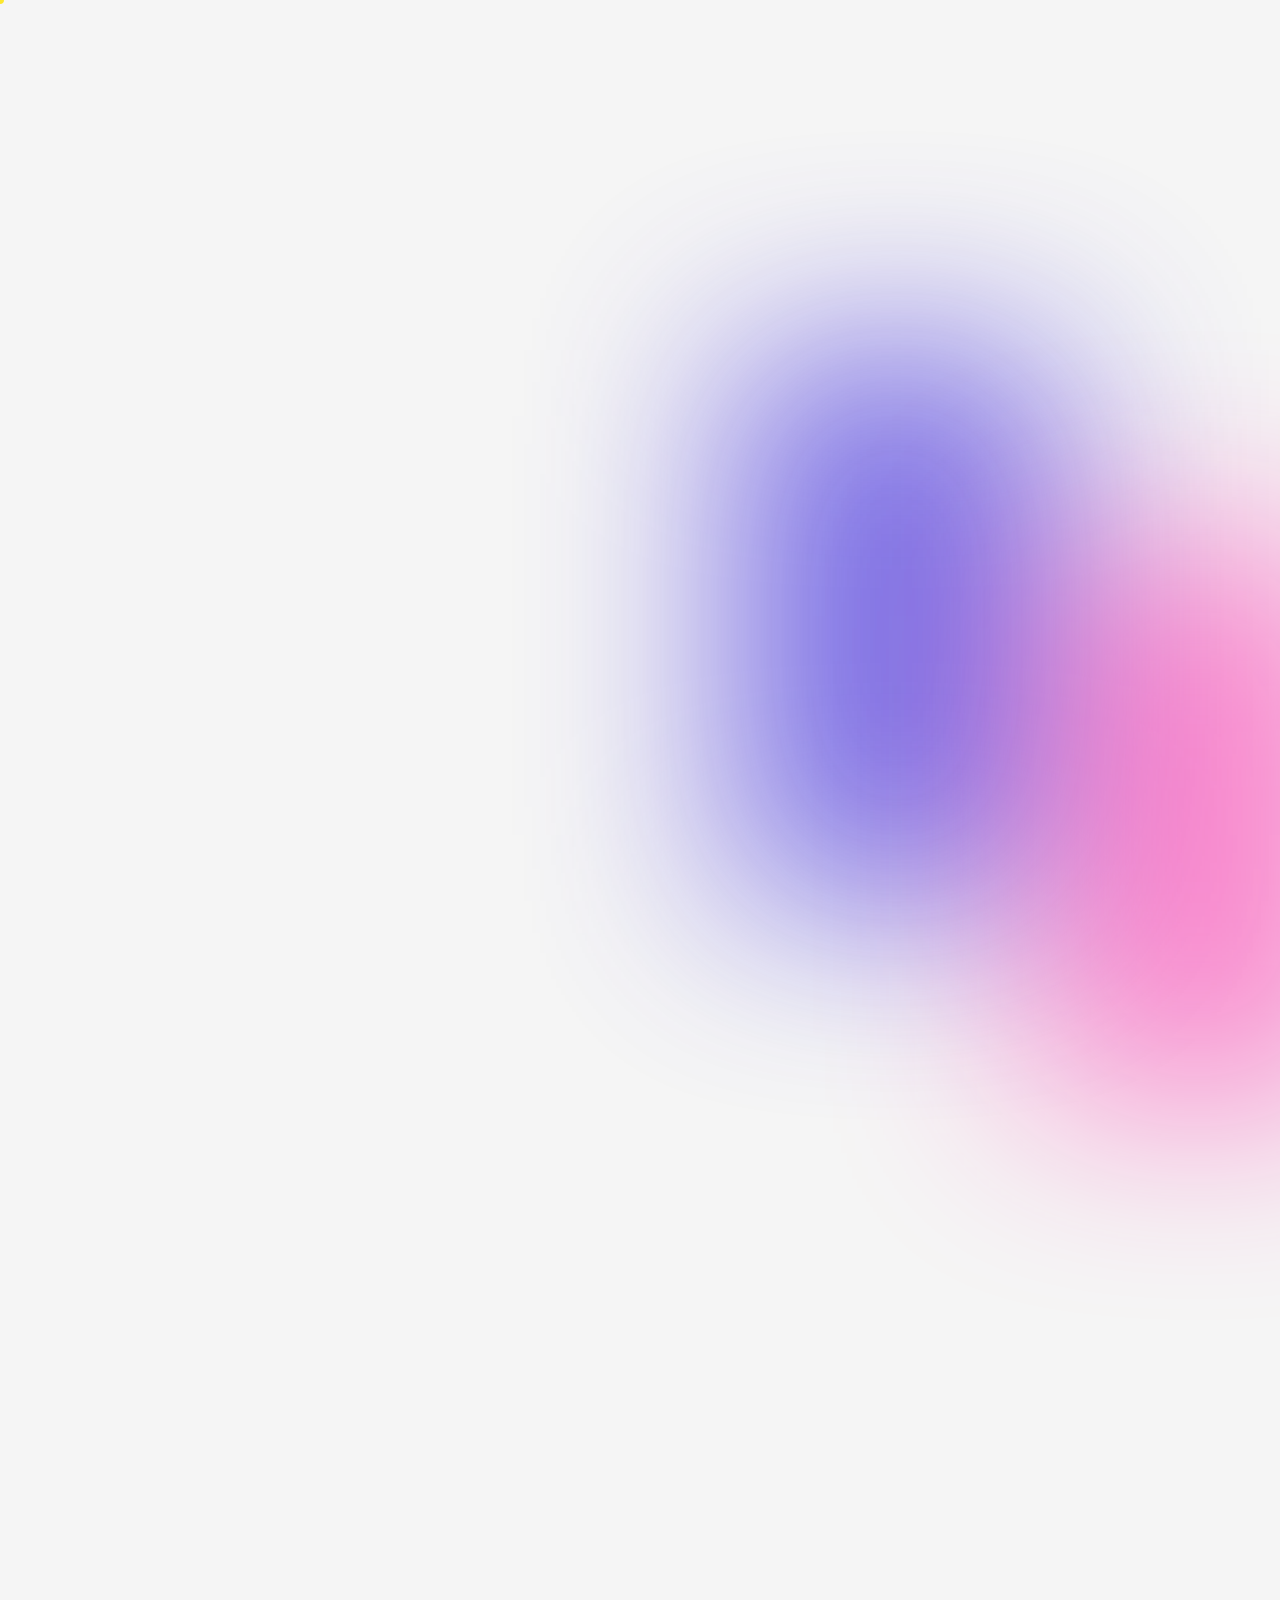
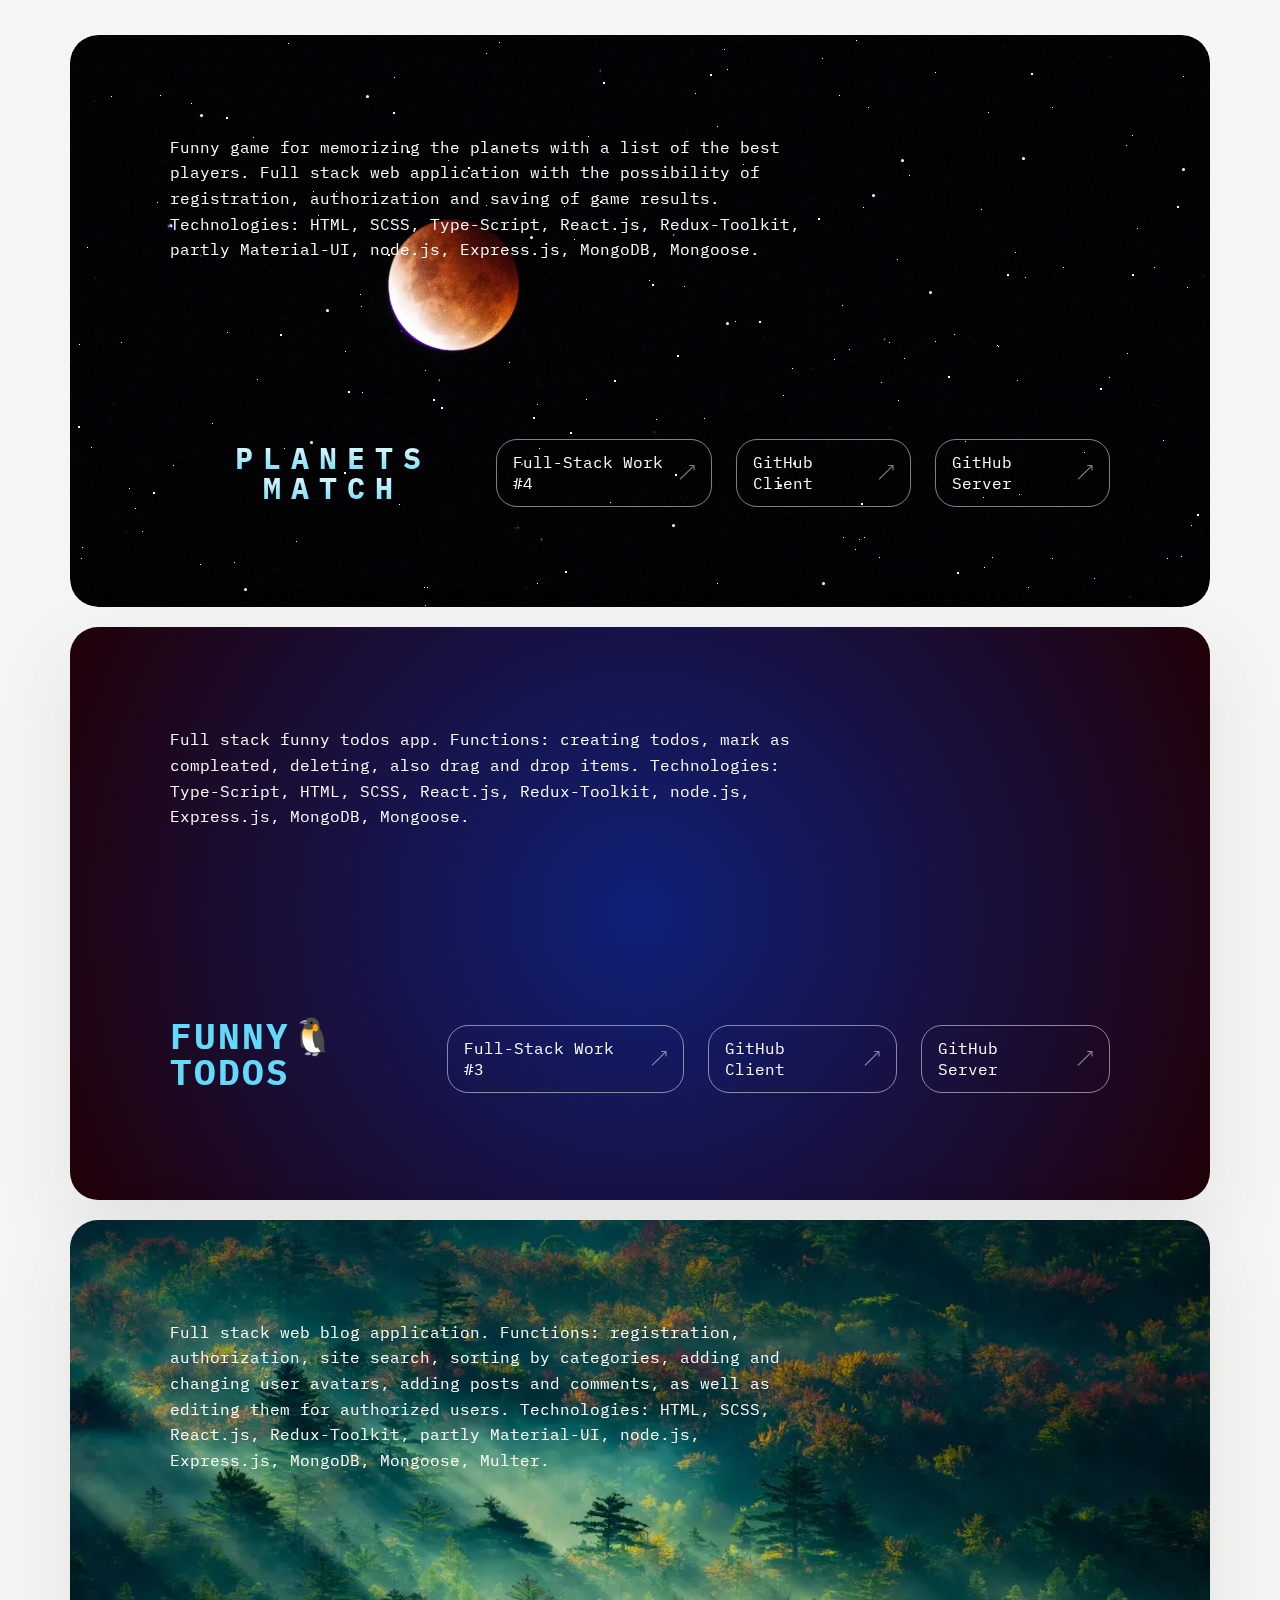
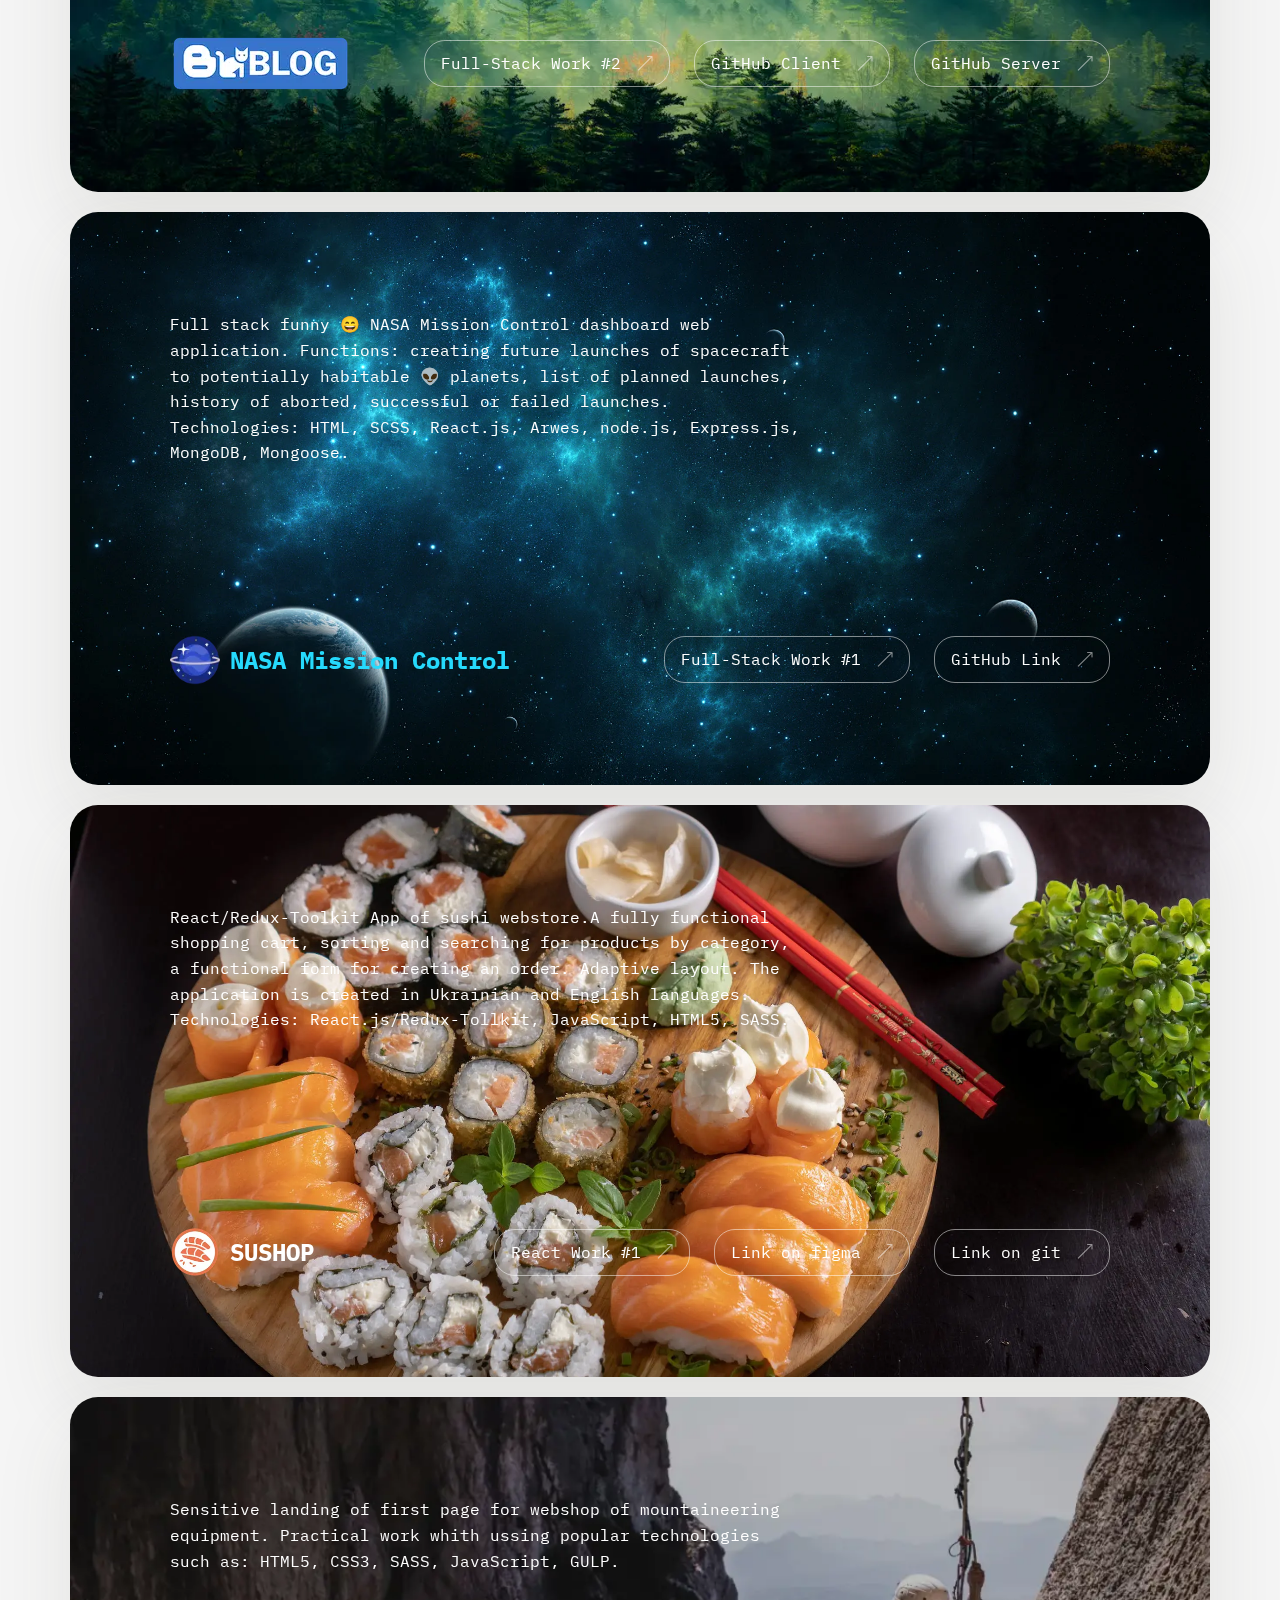
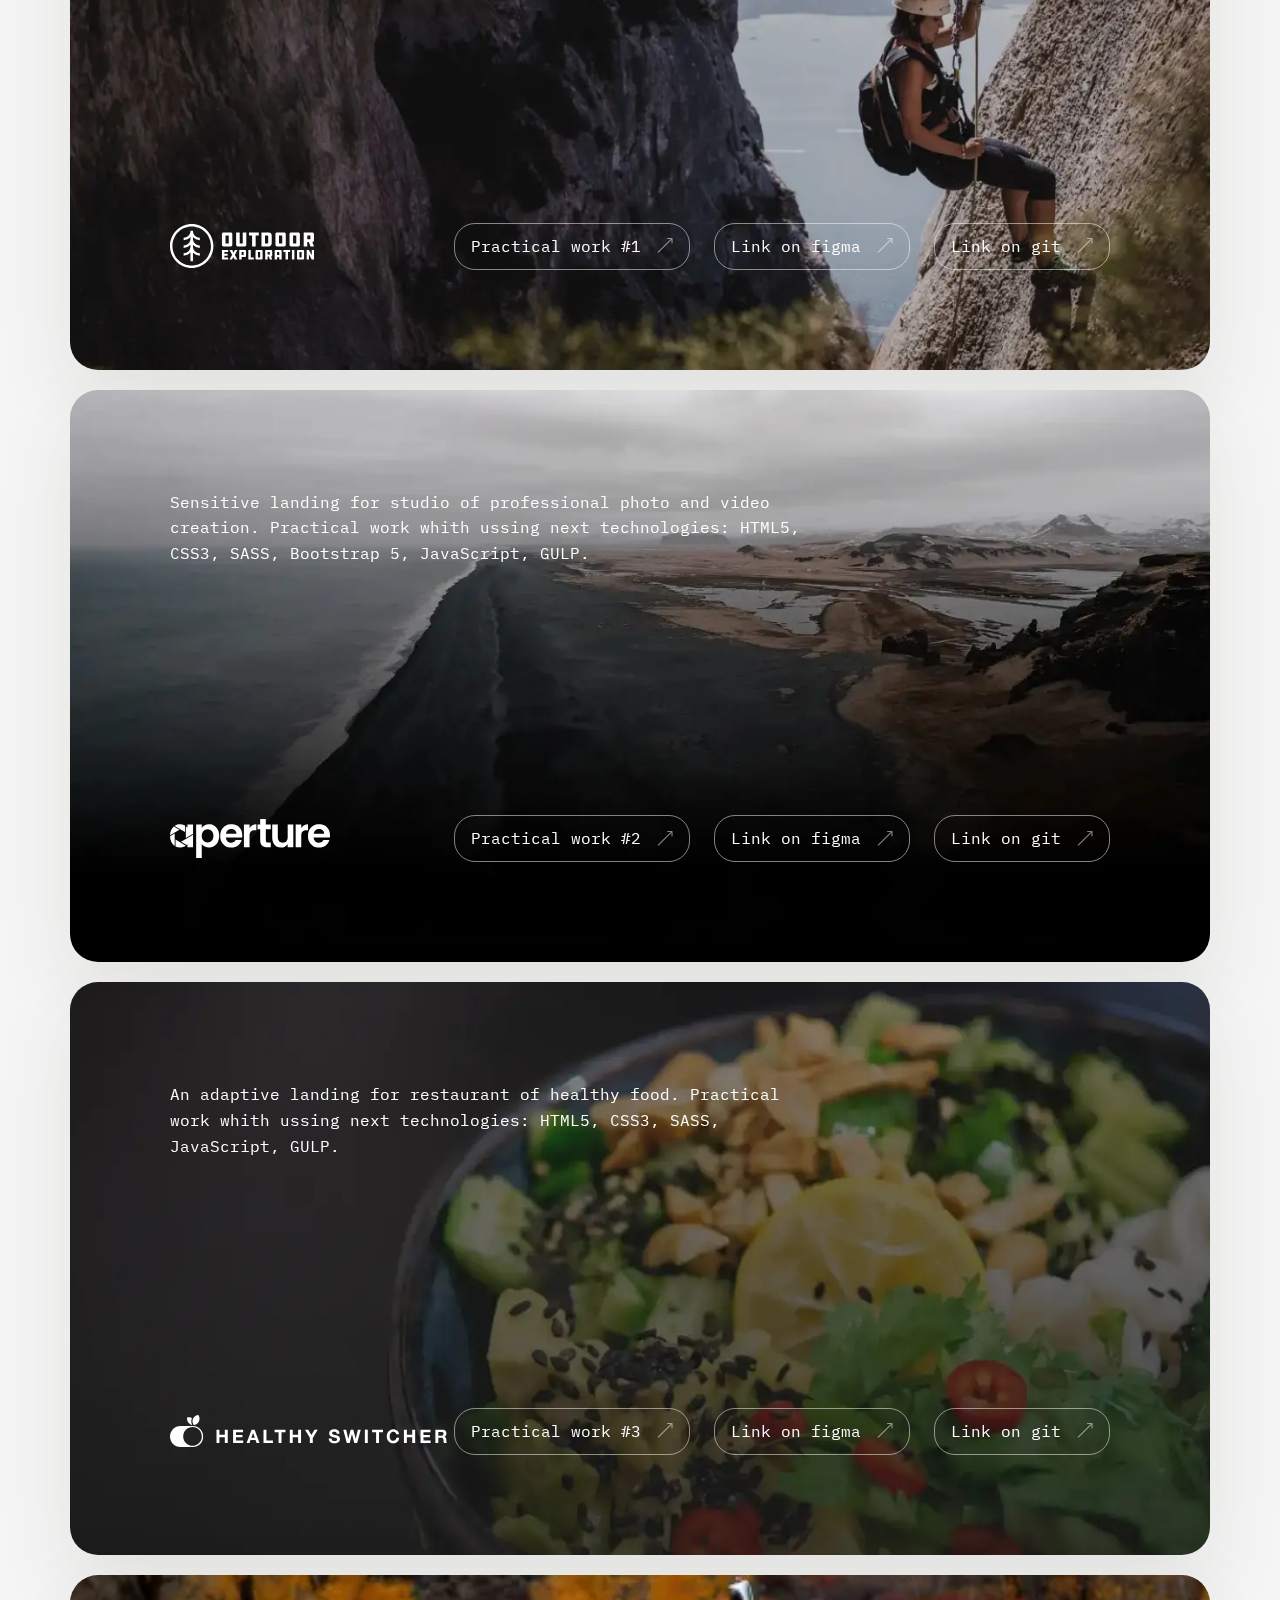
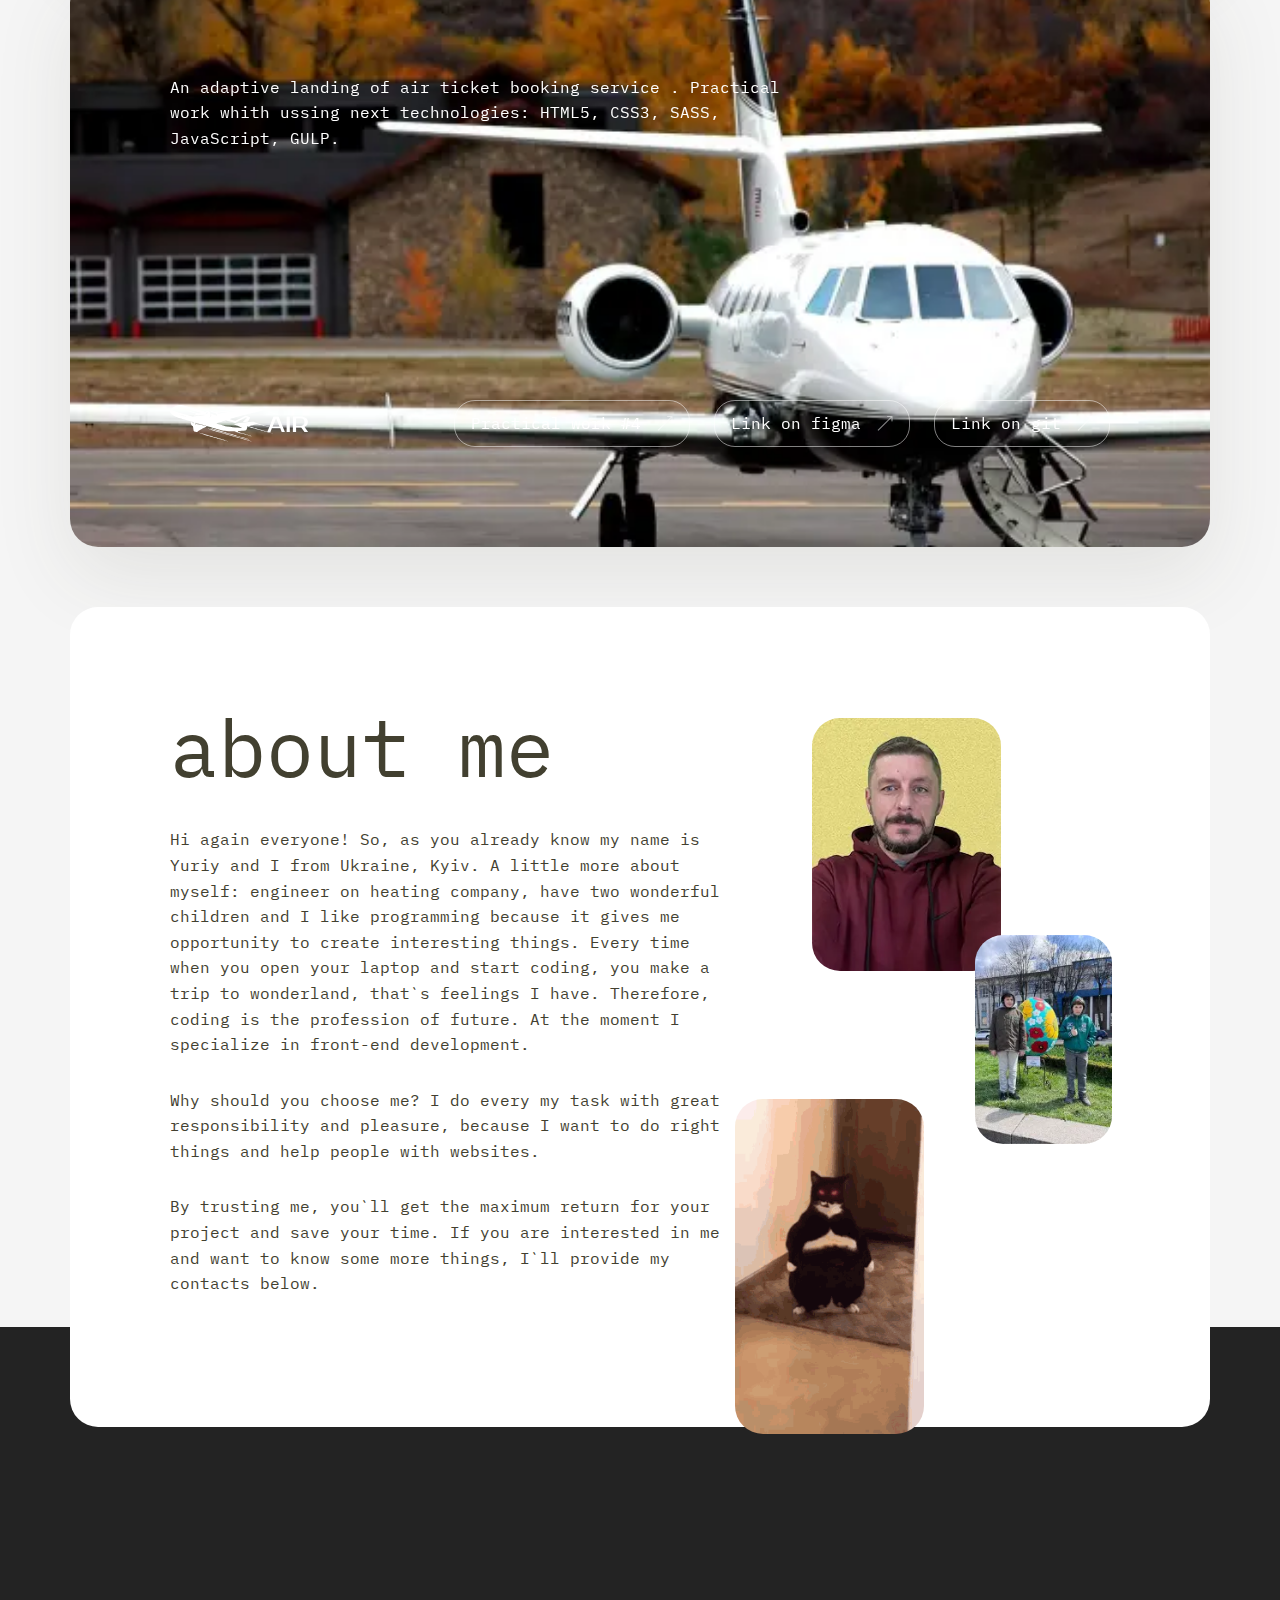
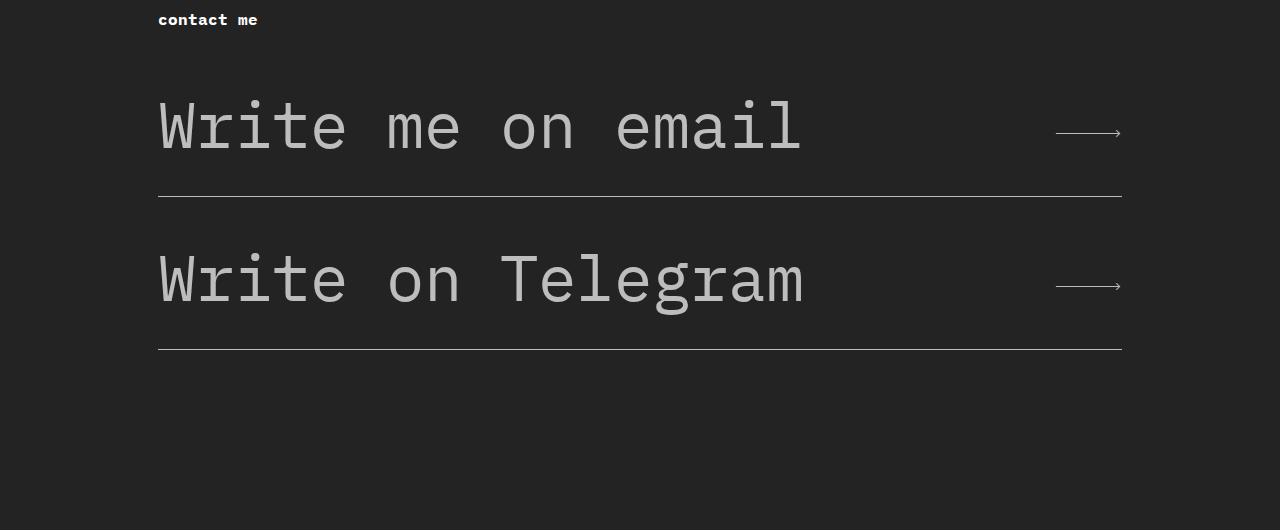
==== commit dccc0213: "fixed bug with works numbers" ====
--- a/index.html
+++ b/index.html
@@ -6,7 +6,7 @@
 	<meta charset="UTF-8">
 	<meta name="format-detection" content="telephone=no">
 	<!-- <style>body{opacity: 0;}</style> -->
-	<link rel="stylesheet" href="css/style.min.css?_v=20230625120324">
+	<link rel="stylesheet" href="css/style.min.css?_v=20230625125657">
 	<link rel="shortcut icon" href="favicon.ico">
 	<!-- <meta name="robots" content="noindex, nofollow"> -->
 	<meta name="viewport" content="width=device-width, initial-scale=1.0">
@@ -265,7 +265,7 @@
 													</p>
 												</div>
 												<div class="work__links-bottom">
-													<a href="https://memory-game-client.vercel.app/" target="_blank" class="work__link-bottom">Full-Stack Work #3</a>
+													<a href="https://memory-game-client.vercel.app/" target="_blank" class="work__link-bottom">Full-Stack Work #4</a>
 													<a href="https://github.com/YuraMakhnitko/memory-game-client" target="_blank" class="work__link-bottom work__link-bottom_hidden">GitHub Client</a>
 													<a href="https://github.com/YuraMakhnitko/memory-game-server" target="_blank" class="work__link-bottom work__link-bottom_hidden">GitHub Server</a>
 												</div>
@@ -303,7 +303,7 @@
 													<p class="todos-title">FUNNY🐧TODOS</p>
 												</div>
 												<div class="work__links-bottom">
-													<a href="https://todo-list-lemon-gamma.vercel.app/" target="_blank" class="work__link-bottom">Full-Stack Work #2</a>
+													<a href="https://todo-list-lemon-gamma.vercel.app/" target="_blank" class="work__link-bottom">Full-Stack Work #3</a>
 													<a href="https://github.com/YuraMakhnitko/todo-list" target="_blank" class="work__link-bottom work__link-bottom_hidden">GitHub Client</a>
 													<a href="https://github.com/YuraMakhnitko/funny-todos-server" target="_blank" class="work__link-bottom work__link-bottom_hidden">GitHub Server</a>
 												</div>
@@ -345,7 +345,7 @@
 													<picture><source srcset="img/works/bubloglogo.webp" type="image/webp"><img src="img/works/bubloglogo.png" alt="pic" /></picture>
 												</div>
 												<div class="work__links-bottom">
-													<a href="https://buglog-client.vercel.app/" target="_blank" class="work__link-bottom">Full-Stack Work #1</a>
+													<a href="https://buglog-client.vercel.app/" target="_blank" class="work__link-bottom">Full-Stack Work #2</a>
 													<a href="https://github.com/YuraMakhnitko/buglog-client" target="_blank" class="work__link-bottom work__link-bottom_hidden">GitHub Client</a>
 													<a href="https://github.com/YuraMakhnitko/bublog-back" target="_blank" class="work__link-bottom work__link-bottom_hidden">GitHub Server</a>
 												</div>
@@ -387,7 +387,7 @@
 													<p class="work__text-nasa">NASA Mission Control</p>
 												</div>
 												<div class="work__links-bottom">
-													<a href="https://nasa-fun-dashboard-git-main-yuramakhnitko.vercel.app/" target="_blank" class="work__link-bottom">Full-Stack Work #2</a>
+													<a href="https://nasa-fun-dashboard-git-main-yuramakhnitko.vercel.app/" target="_blank" class="work__link-bottom">Full-Stack Work #1</a>
 													<a href="https://github.com/YuraMakhnitko/nasa-project" target="_blank" class="work__link-bottom work__link-bottom_hidden">GitHub Link</a>
 												</div>
 											</div>
@@ -679,7 +679,7 @@
 	</div>
 </div>
  -->
-	<script src="js/app.min.js?_v=20230625120324"></script>
+	<script src="js/app.min.js?_v=20230625125657"></script>
 </body>
 
 </html>